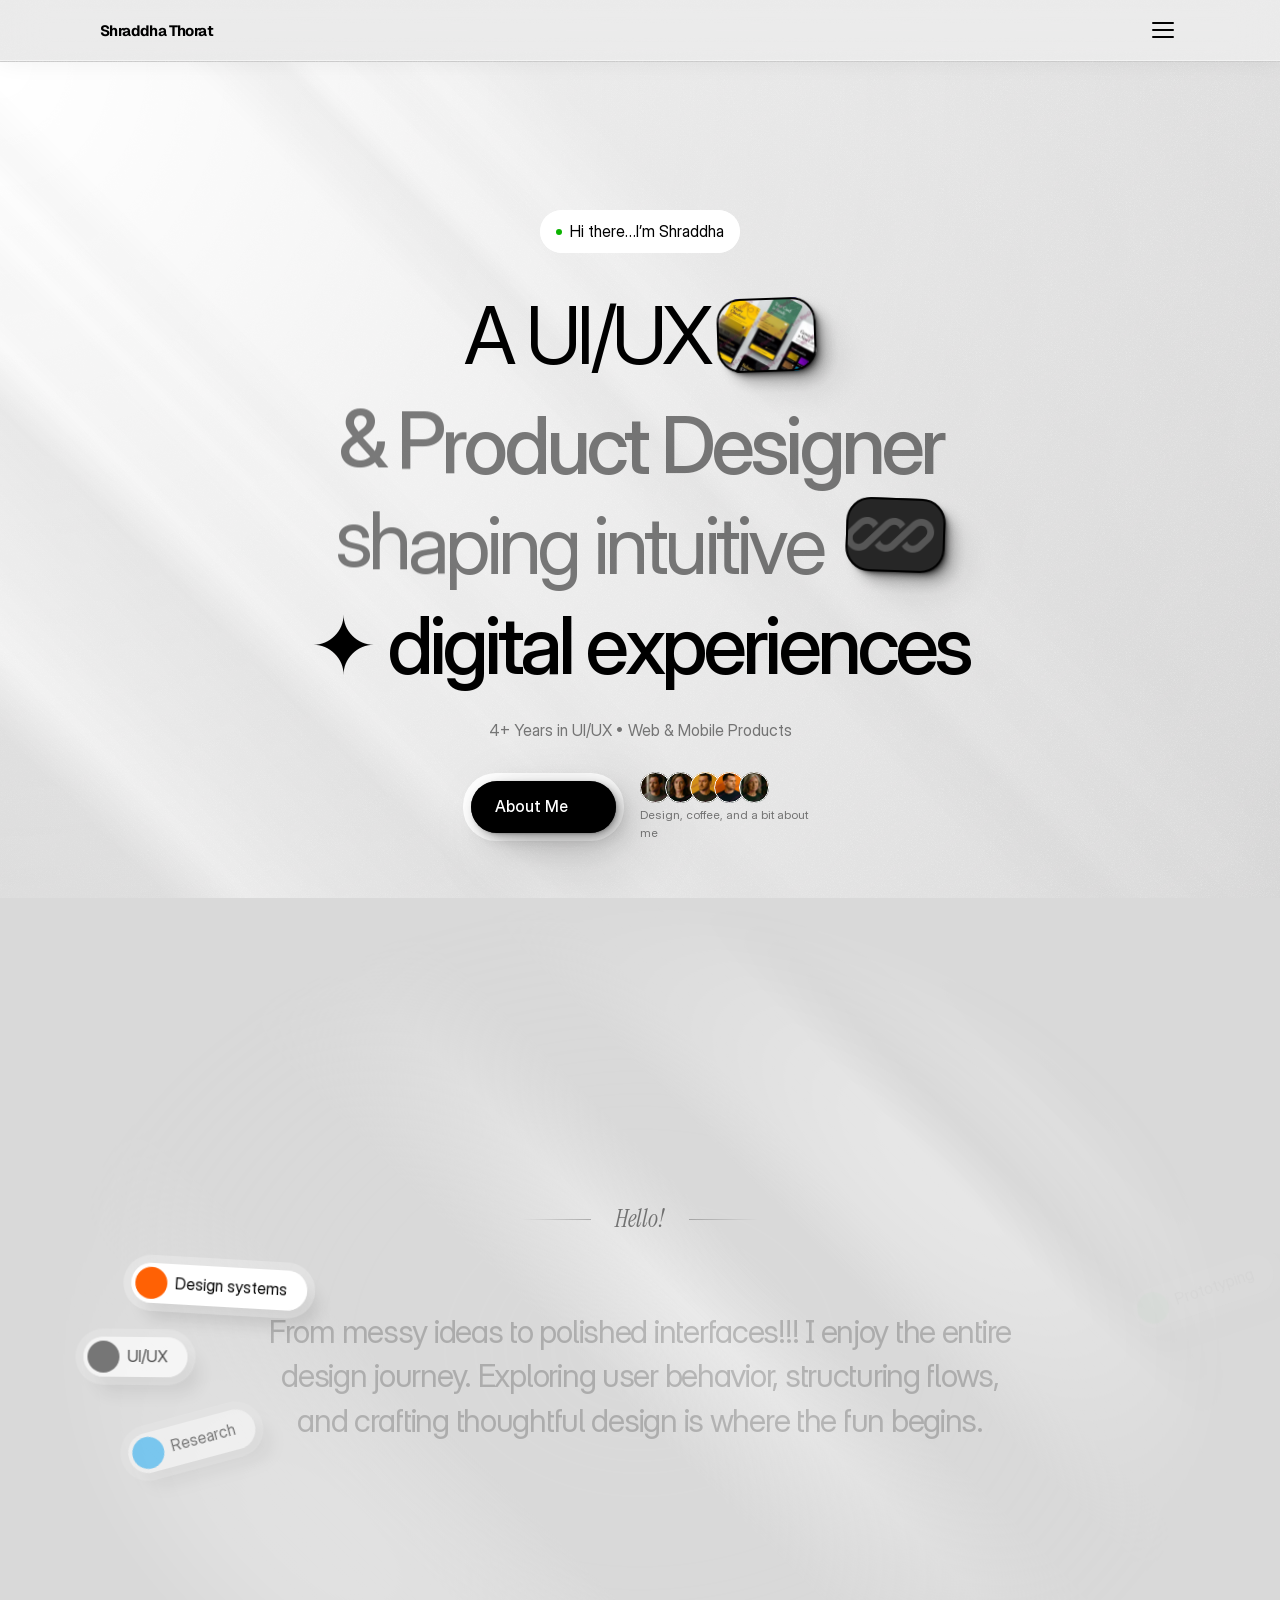
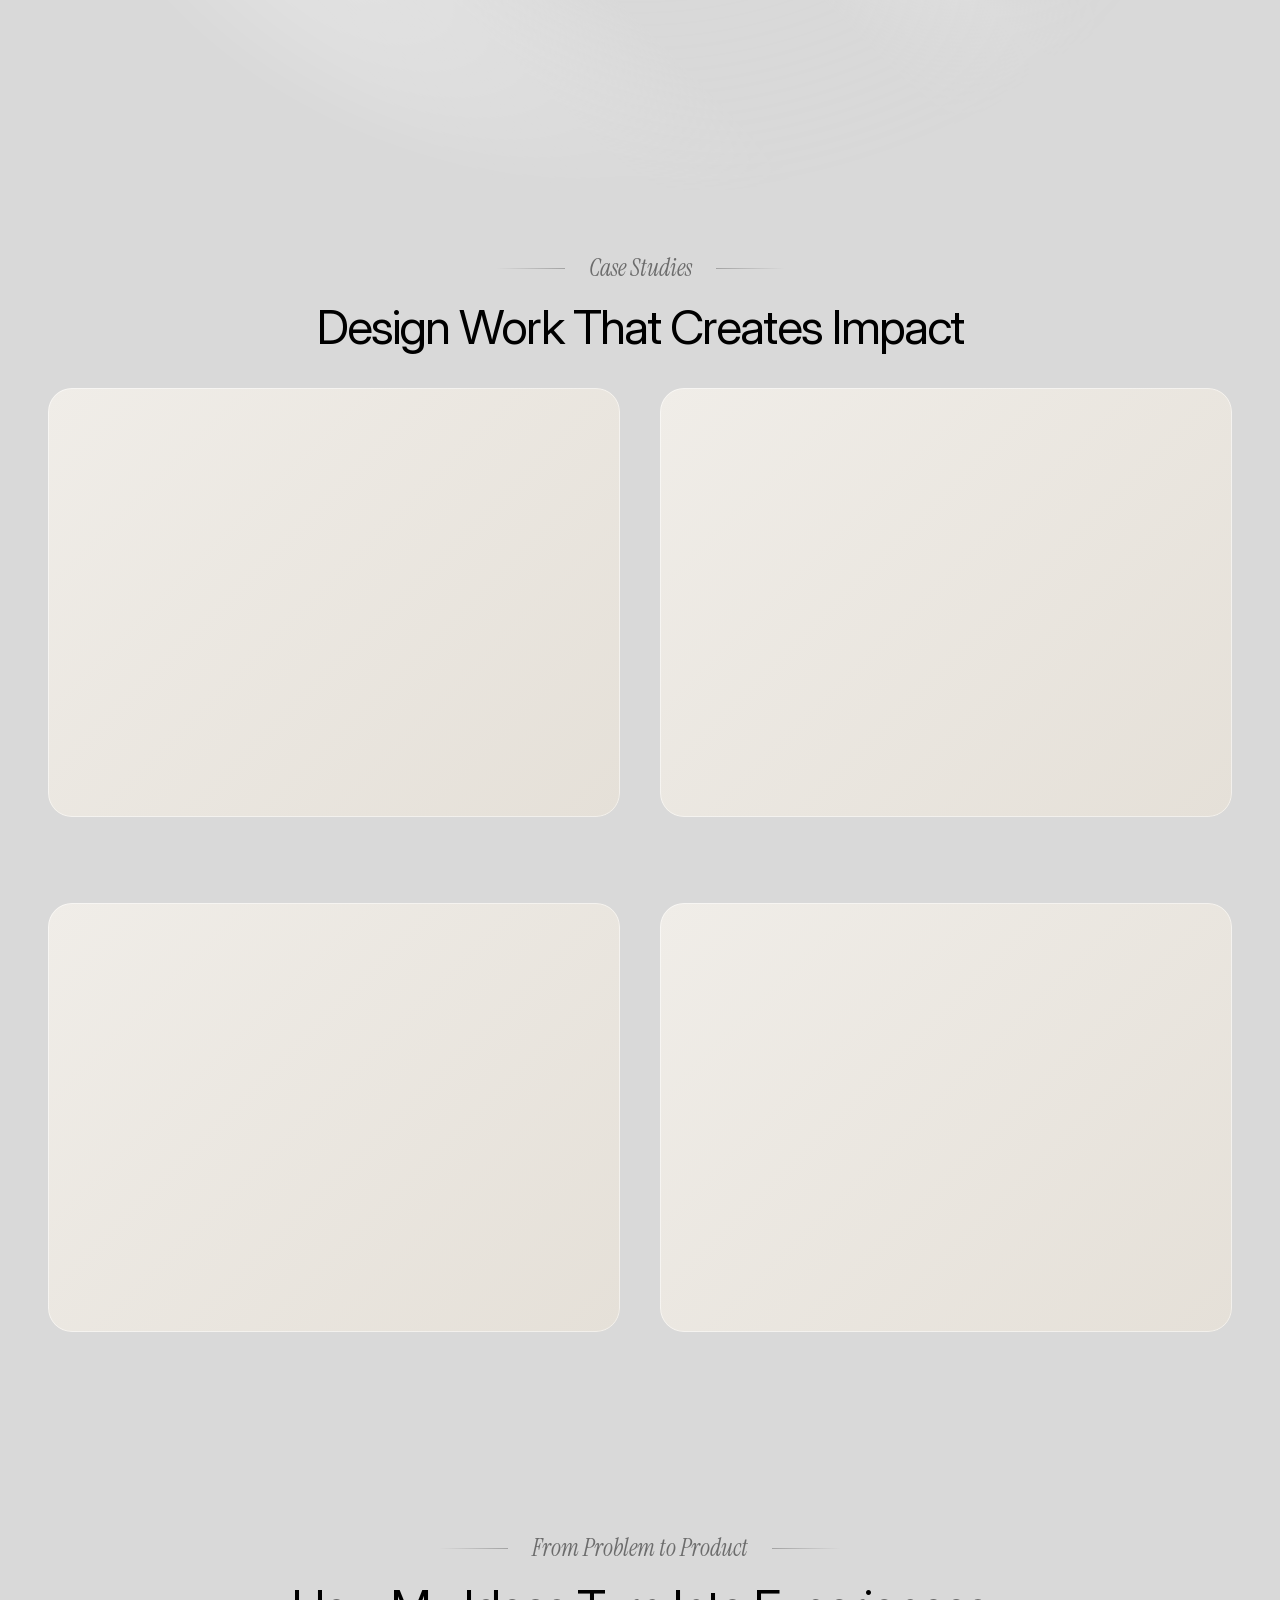
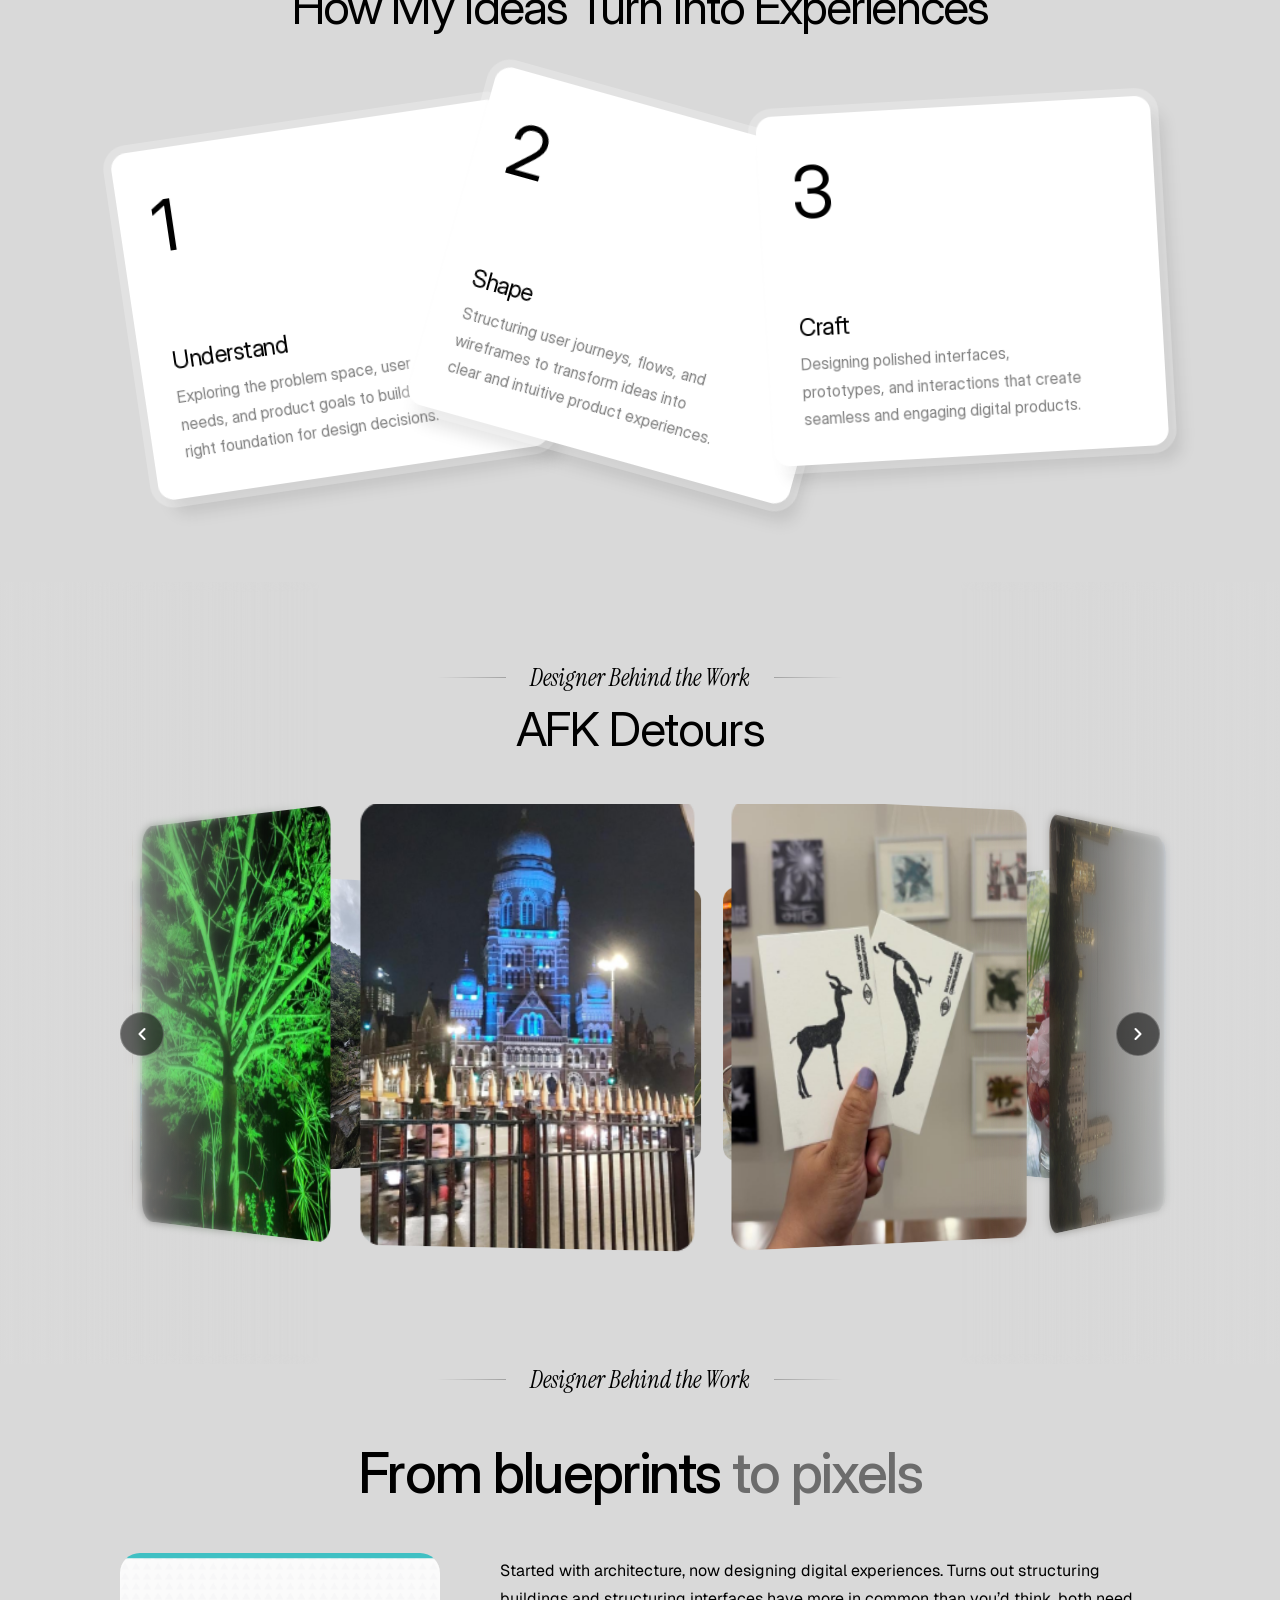
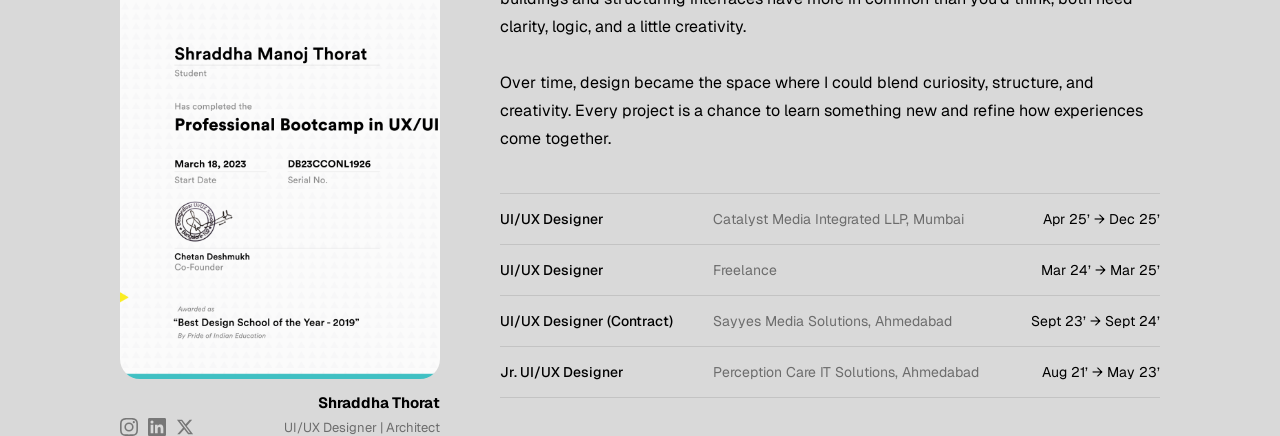
==== index.html @ bda1db3c "Add static About Me section replica: photo, bio, work history, social icons; hide Framer original Co" ====
﻿<!doctype html>
<!-- Made in Framer · framer.com ✨ -->
<!-- Published Mar 18, 2026, 11:01 AM UTC -->
<html lang="en" data-redirect-timezone="1">
<head>
	<meta charset="utf-8">
	
	
	<script>try{if(localStorage.get("__framer_force_showing_editorbar_since")){const n=document.createElement("link");n.rel = "modulepreload";n.href="https://framer.com/edit/init.mjs";document.head.appendChild(n)}}catch(e){}</script>
	<!-- Start of headStart -->
    
    <!-- End of headStart -->
	<meta name="viewport" content="width=device-width">
	<meta name="generator" content="Framer 4b28574">
	<title>Shraddha Thorat — Product Designer Portfolio</title>
    <meta name="description" content="Shraddha Thorat is a product designer crafting thoughtful digital experiences.">
    <meta name="framer-search-index" content="https://framerusercontent.com/sites/4CSv68REPVhNqr03koTPs9/searchIndex-2rUWPwngkPOI.json">
    
    
    
    <!-- Open Graph / Facebook -->
    <meta property="og:type" content="website">
    <meta property="og:title" content="Shraddha Thorat — Product Designer Portfolio">
    <meta property="og:description" content="Shraddha Thorat is a product designer crafting thoughtful digital experiences.">
    <!-- Twitter -->
    <meta name="twitter:card" content="summary_large_image">
    <meta name="twitter:title" content="Shraddha Thorat — Product Designer Portfolio">
    <meta name="twitter:description" content="Shraddha Thorat is a product designer crafting thoughtful digital experiences.">
	
	<style data-framer-font-css>/* latin-ext */
@font-face {
  font-family: 'Antonio';
  font-style: normal;
  font-weight: 400;
  font-display: swap;
  src: url(assets/fonts.gstatic.com/s/antonio/v22/gNMEW3NwSYq_9WD3yHoiFbez.woff2) format('woff2');
  unicode-range: U+0100-02BA, U+02BD-02C5, U+02C7-02CC, U+02CE-02D7, U+02DD-02FF, U+0304, U+0308, U+0329, U+1D00-1DBF, U+1E00-1E9F, U+1EF2-1EFF, U+2020, U+20A0-20AB, U+20AD-20C0, U+2113, U+2C60-2C7F, U+A720-A7FF;
}
/* latin */
@font-face {
  font-family: 'Antonio';
  font-style: normal;
  font-weight: 400;
  font-display: swap;
  src: url(assets/fonts.gstatic.com/s/antonio/v22/gNMEW3NwSYq_9WD3yHQiFQ.woff2) format('woff2');
  unicode-range: U+0000-00FF, U+0131, U+0152-0153, U+02BB-02BC, U+02C6, U+02DA, U+02DC, U+0304, U+0308, U+0329, U+2000-206F, U+20AC, U+2122, U+2191, U+2193, U+2212, U+2215, U+FEFF, U+FFFD;
}
/* latin-ext */
@font-face {
  font-family: 'Antonio';
  font-style: normal;
  font-weight: 700;
  font-display: swap;
  src: url(assets/fonts.gstatic.com/s/antonio/v22/gNMEW3NwSYq_9WD3yHoiFbez.woff2) format('woff2');
  unicode-range: U+0100-02BA, U+02BD-02C5, U+02C7-02CC, U+02CE-02D7, U+02DD-02FF, U+0304, U+0308, U+0329, U+1D00-1DBF, U+1E00-1E9F, U+1EF2-1EFF, U+2020, U+20A0-20AB, U+20AD-20C0, U+2113, U+2C60-2C7F, U+A720-A7FF;
}
/* latin */
@font-face {
  font-family: 'Antonio';
  font-style: normal;
  font-weight: 700;
  font-display: swap;
  src: url(assets/fonts.gstatic.com/s/antonio/v22/gNMEW3NwSYq_9WD3yHQiFQ.woff2) format('woff2');
  unicode-range: U+0000-00FF, U+0131, U+0152-0153, U+02BB-02BC, U+02C6, U+02DA, U+02DC, U+0304, U+0308, U+0329, U+2000-206F, U+20AC, U+2122, U+2191, U+2193, U+2212, U+2215, U+FEFF, U+FFFD;
}
/* latin-ext */
@font-face {
  font-family: 'Instrument Sans';
  font-style: normal;
  font-weight: 400;
  font-stretch: 100%;
  font-display: swap;
  src: url(assets/fonts.gstatic.com/s/instrumentsans/v4/pximypc9vsFDm051Uf6KVwgkfoSxQ0GsQv8ToedPibnr-yp2JGEJOH9npSTF-Tf8kywf3w.woff2) format('woff2');
  unicode-range: U+0100-02BA, U+02BD-02C5, U+02C7-02CC, U+02CE-02D7, U+02DD-02FF, U+0304, U+0308, U+0329, U+1D00-1DBF, U+1E00-1E9F, U+1EF2-1EFF, U+2020, U+20A0-20AB, U+20AD-20C0, U+2113, U+2C60-2C7F, U+A720-A7FF;
}
/* latin */
@font-face {
  font-family: 'Instrument Sans';
  font-style: normal;
  font-weight: 400;
  font-stretch: 100%;
  font-display: swap;
  src: url(assets/fonts.gstatic.com/s/instrumentsans/v4/pximypc9vsFDm051Uf6KVwgkfoSxQ0GsQv8ToedPibnr-yp2JGEJOH9npSTF-Tfykyw.woff2) format('woff2');
  unicode-range: U+0000-00FF, U+0131, U+0152-0153, U+02BB-02BC, U+02C6, U+02DA, U+02DC, U+0304, U+0308, U+0329, U+2000-206F, U+20AC, U+2122, U+2191, U+2193, U+2212, U+2215, U+FEFF, U+FFFD;
}
/* latin-ext */
@font-face {
  font-family: 'Instrument Serif';
  font-style: italic;
  font-weight: 400;
  font-display: swap;
  src: url(assets/fonts.gstatic.com/s/instrumentserif/v5/jizHRFtNs2ka5fXjeivQ4LroWlx-6zAjgn7MsNo.woff2) format('woff2');
  unicode-range: U+0100-02BA, U+02BD-02C5, U+02C7-02CC, U+02CE-02D7, U+02DD-02FF, U+0304, U+0308, U+0329, U+1D00-1DBF, U+1E00-1E9F, U+1EF2-1EFF, U+2020, U+20A0-20AB, U+20AD-20C0, U+2113, U+2C60-2C7F, U+A720-A7FF;
}
/* latin */
@font-face {
  font-family: 'Instrument Serif';
  font-style: italic;
  font-weight: 400;
  font-display: swap;
  src: url(assets/fonts.gstatic.com/s/instrumentserif/v5/jizHRFtNs2ka5fXjeivQ4LroWlx-6zAjjH7M.woff2) format('woff2');
  unicode-range: U+0000-00FF, U+0131, U+0152-0153, U+02BB-02BC, U+02C6, U+02DA, U+02DC, U+0304, U+0308, U+0329, U+2000-206F, U+20AC, U+2122, U+2191, U+2193, U+2212, U+2215, U+FEFF, U+FFFD;
}
/* latin-ext */
@font-face {
  font-family: 'Instrument Serif';
  font-style: normal;
  font-weight: 400;
  font-display: swap;
  src: url(assets/fonts.gstatic.com/s/instrumentserif/v5/jizBRFtNs2ka5fXjeivQ4LroWlx-6zsTjmbI.woff2) format('woff2');
  unicode-range: U+0100-02BA, U+02BD-02C5, U+02C7-02CC, U+02CE-02D7, U+02DD-02FF, U+0304, U+0308, U+0329, U+1D00-1DBF, U+1E00-1E9F, U+1EF2-1EFF, U+2020, U+20A0-20AB, U+20AD-20C0, U+2113, U+2C60-2C7F, U+A720-A7FF;
}
/* latin */
@font-face {
  font-family: 'Instrument Serif';
  font-style: normal;
  font-weight: 400;
  font-display: swap;
  src: url(assets/fonts.gstatic.com/s/instrumentserif/v5/jizBRFtNs2ka5fXjeivQ4LroWlx-6zUTjg.woff2) format('woff2');
  unicode-range: U+0000-00FF, U+0131, U+0152-0153, U+02BB-02BC, U+02C6, U+02DA, U+02DC, U+0304, U+0308, U+0329, U+2000-206F, U+20AC, U+2122, U+2191, U+2193, U+2212, U+2215, U+FEFF, U+FFFD;
}
/* cyrillic-ext */
@font-face {
  font-family: 'Fragment Mono';
  font-style: normal;
  font-weight: 400;
  src: url(assets/fonts.gstatic.com/s/fragmentmono/v6/4iCr6K5wfMRRjxp0DA6-2CLnB45HhrUI.woff2) format('woff2');
  unicode-range: U+0460-052F, U+1C80-1C8A, U+20B4, U+2DE0-2DFF, U+A640-A69F, U+FE2E-FE2F;
}
/* latin-ext */
@font-face {
  font-family: 'Fragment Mono';
  font-style: normal;
  font-weight: 400;
  src: url(assets/fonts.gstatic.com/s/fragmentmono/v6/4iCr6K5wfMRRjxp0DA6-2CLnB41HhrUI.woff2) format('woff2');
  unicode-range: U+0100-02BA, U+02BD-02C5, U+02C7-02CC, U+02CE-02D7, U+02DD-02FF, U+0304, U+0308, U+0329, U+1D00-1DBF, U+1E00-1E9F, U+1EF2-1EFF, U+2020, U+20A0-20AB, U+20AD-20C0, U+2113, U+2C60-2C7F, U+A720-A7FF;
}
/* latin */
@font-face {
  font-family: 'Fragment Mono';
  font-style: normal;
  font-weight: 400;
  src: url(assets/fonts.gstatic.com/s/fragmentmono/v6/4iCr6K5wfMRRjxp0DA6-2CLnB4NHhg.woff2) format('woff2');
  unicode-range: U+0000-00FF, U+0131, U+0152-0153, U+02BB-02BC, U+02C6, U+02DA, U+02DC, U+0304, U+0308, U+0329, U+2000-206F, U+20AC, U+2122, U+2191, U+2193, U+2212, U+2215, U+FEFF, U+FFFD;
}

@font-face { font-family: "Geist"; src: url("assets/fonts.gstatic.com/s/geist/v4/gyBhhwUxId8gMGYQMKR3pzfaWI_RruM4mJPby1QNtA.woff2"); font-display: swap; font-style: normal; font-weight: 500 }
@font-face { font-family: "Geist"; src: url("assets/fonts.gstatic.com/s/geist/v4/gyBhhwUxId8gMGYQMKR3pzfaWI_RnOM4mJPby1QNtA.woff2"); font-display: swap; font-style: normal; font-weight: 400 }
@font-face { font-family: "Geist"; src: url("assets/fonts.gstatic.com/s/geist/v3/gyBhhwUxId8gMGYQMKR3pzfaWI_Re-Q4mJPby1QNtA.woff2"); font-display: swap; font-style: normal; font-weight: 700 }
@font-face { font-family: "Inter"; src: url("assets/framerusercontent.com/assets/5vvr9Vy74if2I6bQbJvbw7SY1pQ.woff2"); font-display: swap; font-style: normal; font-weight: 400; unicode-range: U+0460-052F, U+1C80-1C88, U+20B4, U+2DE0-2DFF, U+A640-A69F, U+FE2E-FE2F }
@font-face { font-family: "Inter"; src: url("assets/framerusercontent.com/assets/EOr0mi4hNtlgWNn9if640EZzXCo.woff2"); font-display: swap; font-style: normal; font-weight: 400; unicode-range: U+0301, U+0400-045F, U+0490-0491, U+04B0-04B1, U+2116 }
@font-face { font-family: "Inter"; src: url("assets/framerusercontent.com/assets/Y9k9QrlZAqio88Klkmbd8VoMQc.woff2"); font-display: swap; font-style: normal; font-weight: 400; unicode-range: U+1F00-1FFF }
@font-face { font-family: "Inter"; src: url("assets/framerusercontent.com/assets/OYrD2tBIBPvoJXiIHnLoOXnY9M.woff2"); font-display: swap; font-style: normal; font-weight: 400; unicode-range: U+0370-03FF }
@font-face { font-family: "Inter"; src: url("assets/framerusercontent.com/assets/JeYwfuaPfZHQhEG8U5gtPDZ7WQ.woff2"); font-display: swap; font-style: normal; font-weight: 400; unicode-range: U+0100-024F, U+0259, U+1E00-1EFF, U+2020, U+20A0-20AB, U+20AD-20CF, U+2113, U+2C60-2C7F, U+A720-A7FF }
@font-face { font-family: "Inter"; src: url("assets/framerusercontent.com/assets/GrgcKwrN6d3Uz8EwcLHZxwEfC4.woff2"); font-display: swap; font-style: normal; font-weight: 400; unicode-range: U+0000-00FF, U+0131, U+0152-0153, U+02BB-02BC, U+02C6, U+02DA, U+02DC, U+2000-206F, U+2070, U+2074-207E, U+2080-208E, U+20AC, U+2122, U+2191, U+2193, U+2212, U+2215, U+FEFF, U+FFFD }
@font-face { font-family: "Inter"; src: url("assets/framerusercontent.com/assets/b6Y37FthZeALduNqHicBT6FutY.woff2"); font-display: swap; font-style: normal; font-weight: 400; unicode-range: U+0102-0103, U+0110-0111, U+0128-0129, U+0168-0169, U+01A0-01A1, U+01AF-01B0, U+1EA0-1EF9, U+20AB }
@font-face { font-family: "Inter"; src: url("assets/framerusercontent.com/assets/DpPBYI0sL4fYLgAkX8KXOPVt7c.woff2"); font-display: swap; font-style: normal; font-weight: 700; unicode-range: U+0460-052F, U+1C80-1C88, U+20B4, U+2DE0-2DFF, U+A640-A69F, U+FE2E-FE2F }
@font-face { font-family: "Inter"; src: url("assets/framerusercontent.com/assets/4RAEQdEOrcnDkhHiiCbJOw92Lk.woff2"); font-display: swap; font-style: normal; font-weight: 700; unicode-range: U+0301, U+0400-045F, U+0490-0491, U+04B0-04B1, U+2116 }
@font-face { font-family: "Inter"; src: url("assets/framerusercontent.com/assets/1K3W8DizY3v4emK8Mb08YHxTbs.woff2"); font-display: swap; font-style: normal; font-weight: 700; unicode-range: U+1F00-1FFF }
@font-face { font-family: "Inter"; src: url("assets/framerusercontent.com/assets/tUSCtfYVM1I1IchuyCwz9gDdQ.woff2"); font-display: swap; font-style: normal; font-weight: 700; unicode-range: U+0370-03FF }
@font-face { font-family: "Inter"; src: url("assets/framerusercontent.com/assets/VgYFWiwsAC5OYxAycRXXvhze58.woff2"); font-display: swap; font-style: normal; font-weight: 700; unicode-range: U+0100-024F, U+0259, U+1E00-1EFF, U+2020, U+20A0-20AB, U+20AD-20CF, U+2113, U+2C60-2C7F, U+A720-A7FF }
@font-face { font-family: "Inter"; src: url("assets/framerusercontent.com/assets/syRNPWzAMIrcJ3wIlPIP43KjQs.woff2"); font-display: swap; font-style: normal; font-weight: 700; unicode-range: U+0000-00FF, U+0131, U+0152-0153, U+02BB-02BC, U+02C6, U+02DA, U+02DC, U+2000-206F, U+2070, U+2074-207E, U+2080-208E, U+20AC, U+2122, U+2191, U+2193, U+2212, U+2215, U+FEFF, U+FFFD }
@font-face { font-family: "Inter"; src: url("assets/framerusercontent.com/assets/GIryZETIX4IFypco5pYZONKhJIo.woff2"); font-display: swap; font-style: normal; font-weight: 700; unicode-range: U+0102-0103, U+0110-0111, U+0128-0129, U+0168-0169, U+01A0-01A1, U+01AF-01B0, U+1EA0-1EF9, U+20AB }
@font-face { font-family: "Inter"; src: url("assets/framerusercontent.com/assets/CfMzU8w2e7tHgF4T4rATMPuWosA.woff2"); font-display: swap; font-style: italic; font-weight: 400; unicode-range: U+0460-052F, U+1C80-1C88, U+20B4, U+2DE0-2DFF, U+A640-A69F, U+FE2E-FE2F }
@font-face { font-family: "Inter"; src: url("assets/framerusercontent.com/assets/867QObYax8ANsfX4TGEVU9YiCM.woff2"); font-display: swap; font-style: italic; font-weight: 400; unicode-range: U+0301, U+0400-045F, U+0490-0491, U+04B0-04B1, U+2116 }
@font-face { font-family: "Inter"; src: url("assets/framerusercontent.com/assets/Oyn2ZbENFdnW7mt2Lzjk1h9Zb9k.woff2"); font-display: swap; font-style: italic; font-weight: 400; unicode-range: U+1F00-1FFF }
@font-face { font-family: "Inter"; src: url("assets/framerusercontent.com/assets/cdAe8hgZ1cMyLu9g005pAW3xMo.woff2"); font-display: swap; font-style: italic; font-weight: 400; unicode-range: U+0370-03FF }
@font-face { font-family: "Inter"; src: url("assets/framerusercontent.com/assets/DOfvtmE1UplCq161m6Hj8CSQYg.woff2"); font-display: swap; font-style: italic; font-weight: 400; unicode-range: U+0100-024F, U+0259, U+1E00-1EFF, U+2020, U+20A0-20AB, U+20AD-20CF, U+2113, U+2C60-2C7F, U+A720-A7FF }
@font-face { font-family: "Inter"; src: url("assets/framerusercontent.com/assets/pKRFNWFoZl77qYCAIp84lN1h944.woff2"); font-display: swap; font-style: italic; font-weight: 400; unicode-range: U+0000-00FF, U+0131, U+0152-0153, U+02BB-02BC, U+02C6, U+02DA, U+02DC, U+2000-206F, U+2070, U+2074-207E, U+2080-208E, U+20AC, U+2122, U+2191, U+2193, U+2212, U+2215, U+FEFF, U+FFFD }
@font-face { font-family: "Inter"; src: url("assets/framerusercontent.com/assets/tKtBcDnBMevsEEJKdNGhhkLzYo.woff2"); font-display: swap; font-style: italic; font-weight: 400; unicode-range: U+0102-0103, U+0110-0111, U+0128-0129, U+0168-0169, U+01A0-01A1, U+01AF-01B0, U+1EA0-1EF9, U+20AB }
@font-face { font-family: "Inter Display"; src: url("assets/framerusercontent.com/assets/2uIBiALfCHVpWbHqRMZutfT7giU.woff2"); font-display: swap; font-style: normal; font-weight: 400; unicode-range: U+0460-052F, U+1C80-1C88, U+20B4, U+2DE0-2DFF, U+A640-A69F, U+FE2E-FE2F }
@font-face { font-family: "Inter Display"; src: url("assets/framerusercontent.com/assets/Zwfz6xbVe5pmcWRJRgBDHnMkOkI.woff2"); font-display: swap; font-style: normal; font-weight: 400; unicode-range: U+0301, U+0400-045F, U+0490-0491, U+04B0-04B1, U+2116 }
@font-face { font-family: "Inter Display"; src: url("assets/framerusercontent.com/assets/U9LaDDmbRhzX3sB8g8glTy5feTE.woff2"); font-display: swap; font-style: normal; font-weight: 400; unicode-range: U+1F00-1FFF }
@font-face { font-family: "Inter Display"; src: url("assets/framerusercontent.com/assets/tVew2LzXJ1t7QfxP1gdTIdj2o0g.woff2"); font-display: swap; font-style: normal; font-weight: 400; unicode-range: U+0370-03FF }
@font-face { font-family: "Inter Display"; src: url("assets/framerusercontent.com/assets/DF7bjCRmStYPqSb945lAlMfCCVQ.woff2"); font-display: swap; font-style: normal; font-weight: 400; unicode-range: U+0100-024F, U+0259, U+1E00-1EFF, U+2020, U+20A0-20AB, U+20AD-20CF, U+2113, U+2C60-2C7F, U+A720-A7FF }
@font-face { font-family: "Inter Display"; src: url("assets/framerusercontent.com/assets/bHYNJqzTyl2lqvmMiRRS6Y16Es.woff2"); font-display: swap; font-style: normal; font-weight: 400; unicode-range: U+0000-00FF, U+0131, U+0152-0153, U+02BB-02BC, U+02C6, U+02DA, U+02DC, U+2000-206F, U+2070, U+2074-207E, U+2080-208E, U+20AC, U+2122, U+2191, U+2193, U+2212, U+2215, U+FEFF, U+FFFD }
@font-face { font-family: "Inter Display"; src: url("assets/framerusercontent.com/assets/vebZUMjGyKkYsfcY73iwWTzLNag.woff2"); font-display: swap; font-style: normal; font-weight: 400; unicode-range: U+0102-0103, U+0110-0111, U+0128-0129, U+0168-0169, U+01A0-01A1, U+01AF-01B0, U+1EA0-1EF9, U+20AB }
@font-face { font-family: "Inter"; src: url("assets/framerusercontent.com/assets/hyOgCu0Xnghbimh0pE8QTvtt2AU.woff2"); font-display: swap; font-style: normal; font-weight: 600; unicode-range: U+0460-052F, U+1C80-1C88, U+20B4, U+2DE0-2DFF, U+A640-A69F, U+FE2E-FE2F }
@font-face { font-family: "Inter"; src: url("assets/framerusercontent.com/assets/NeGmSOXrPBfEFIy5YZeHq17LEDA.woff2"); font-display: swap; font-style: normal; font-weight: 600; unicode-range: U+0301, U+0400-045F, U+0490-0491, U+04B0-04B1, U+2116 }
@font-face { font-family: "Inter"; src: url("assets/framerusercontent.com/assets/oYaAX5himiTPYuN8vLWnqBbfD2s.woff2"); font-display: swap; font-style: normal; font-weight: 600; unicode-range: U+1F00-1FFF }
@font-face { font-family: "Inter"; src: url("assets/framerusercontent.com/assets/lEJLP4R0yuCaMCjSXYHtJw72M.woff2"); font-display: swap; font-style: normal; font-weight: 600; unicode-range: U+0370-03FF }
@font-face { font-family: "Inter"; src: url("assets/framerusercontent.com/assets/cRJyLNuTJR5jbyKzGi33wU9cqIQ.woff2"); font-display: swap; font-style: normal; font-weight: 600; unicode-range: U+0100-024F, U+0259, U+1E00-1EFF, U+2020, U+20A0-20AB, U+20AD-20CF, U+2113, U+2C60-2C7F, U+A720-A7FF }
@font-face { font-family: "Inter"; src: url("assets/framerusercontent.com/assets/yDtI2UI8XcEg1W2je9XPN3Noo.woff2"); font-display: swap; font-style: normal; font-weight: 600; unicode-range: U+0000-00FF, U+0131, U+0152-0153, U+02BB-02BC, U+02C6, U+02DA, U+02DC, U+2000-206F, U+2070, U+2074-207E, U+2080-208E, U+20AC, U+2122, U+2191, U+2193, U+2212, U+2215, U+FEFF, U+FFFD }
@font-face { font-family: "Inter"; src: url("assets/framerusercontent.com/assets/A0Wcc7NgXMjUuFdquHDrIZpzZw0.woff2"); font-display: swap; font-style: normal; font-weight: 600; unicode-range: U+0102-0103, U+0110-0111, U+0128-0129, U+0168-0169, U+01A0-01A1, U+01AF-01B0, U+1EA0-1EF9, U+20AB }
@font-face { font-family: "Inter"; src: url("assets/framerusercontent.com/assets/5A3Ce6C9YYmCjpQx9M4inSaKU.woff2"); font-display: swap; font-style: normal; font-weight: 500; unicode-range: U+0460-052F, U+1C80-1C88, U+20B4, U+2DE0-2DFF, U+A640-A69F, U+FE2E-FE2F }
@font-face { font-family: "Inter"; src: url("assets/framerusercontent.com/assets/Qx95Xyt0Ka3SGhinnbXIGpEIyP4.woff2"); font-display: swap; font-style: normal; font-weight: 500; unicode-range: U+0301, U+0400-045F, U+0490-0491, U+04B0-04B1, U+2116 }
@font-face { font-family: "Inter"; src: url("assets/framerusercontent.com/assets/6mJuEAguuIuMog10gGvH5d3cl8.woff2"); font-display: swap; font-style: normal; font-weight: 500; unicode-range: U+1F00-1FFF }
@font-face { font-family: "Inter"; src: url("assets/framerusercontent.com/assets/xYYWaj7wCU5zSQH0eXvSaS19wo.woff2"); font-display: swap; font-style: normal; font-weight: 500; unicode-range: U+0370-03FF }
@font-face { font-family: "Inter"; src: url("assets/framerusercontent.com/assets/otTaNuNpVK4RbdlT7zDDdKvQBA.woff2"); font-display: swap; font-style: normal; font-weight: 500; unicode-range: U+0100-024F, U+0259, U+1E00-1EFF, U+2020, U+20A0-20AB, U+20AD-20CF, U+2113, U+2C60-2C7F, U+A720-A7FF }
@font-face { font-family: "Inter"; src: url("assets/framerusercontent.com/assets/UjlFhCnUjxhNfep4oYBPqnEssyo.woff2"); font-display: swap; font-style: normal; font-weight: 500; unicode-range: U+0000-00FF, U+0131, U+0152-0153, U+02BB-02BC, U+02C6, U+02DA, U+02DC, U+2000-206F, U+2070, U+2074-207E, U+2080-208E, U+20AC, U+2122, U+2191, U+2193, U+2212, U+2215, U+FEFF, U+FFFD }
@font-face { font-family: "Inter"; src: url("assets/framerusercontent.com/assets/DolVirEGb34pEXEp8t8FQBSK4.woff2"); font-display: swap; font-style: normal; font-weight: 500; unicode-range: U+0102-0103, U+0110-0111, U+0128-0129, U+0168-0169, U+01A0-01A1, U+01AF-01B0, U+1EA0-1EF9, U+20AB }
@font-face { font-family: "Inter"; src: url("assets/framerusercontent.com/assets/vQyevYAyHtARFwPqUzQGpnDs.woff2"); font-display: swap; font-style: normal; font-weight: 400; unicode-range: U+0000-00FF, U+0131, U+0152-0153, U+02BB-02BC, U+02C6, U+02DA, U+02DC, U+2000-206F, U+2074, U+20AC, U+2122, U+2191, U+2193, U+2212, U+2215, U+FEFF, U+FFFD }
@font-face { font-family: "Inter"; src: url("assets/framerusercontent.com/assets/DXD0Q7LSl7HEvDzucnyLnGBHM.woff2"); font-display: swap; font-style: normal; font-weight: 700; unicode-range: U+0000-00FF, U+0131, U+0152-0153, U+02BB-02BC, U+02C6, U+02DA, U+02DC, U+2000-206F, U+2074, U+20AC, U+2122, U+2191, U+2193, U+2212, U+2215, U+FEFF, U+FFFD }
@font-face { font-family: "Inter Display"; src: url("assets/framerusercontent.com/assets/nCpxWS6DaPlPe0lHzStXAPCo3lw.woff2"); font-display: swap; font-style: normal; font-weight: 400; unicode-range: U+0000-00FF, U+0131, U+0152-0153, U+02BB-02BC, U+02C6, U+02DA, U+02DC, U+2000-206F, U+2074, U+20AC, U+2122, U+2191, U+2193, U+2212, U+2215, U+FEFF, U+FFFD }
@font-face { font-family: "Inter Display"; src: url("assets/framerusercontent.com/assets/ePuN3mCjzajIHnyCdvKBFiZkyY0.woff2"); font-display: swap; font-style: normal; font-weight: 500; unicode-range: U+0460-052F, U+1C80-1C88, U+20B4, U+2DE0-2DFF, U+A640-A69F, U+FE2E-FE2F }
@font-face { font-family: "Inter Display"; src: url("assets/framerusercontent.com/assets/V3j1L0o5vPFKe26Sw4HcpXCfHo.woff2"); font-display: swap; font-style: normal; font-weight: 500; unicode-range: U+0301, U+0400-045F, U+0490-0491, U+04B0-04B1, U+2116 }
@font-face { font-family: "Inter Display"; src: url("assets/framerusercontent.com/assets/F3kdpd2N0cToWV5huaZjjgM.woff2"); font-display: swap; font-style: normal; font-weight: 500; unicode-range: U+1F00-1FFF }
@font-face { font-family: "Inter Display"; src: url("assets/framerusercontent.com/assets/0iDmxkizU9goZoclqIqsV5rvETU.woff2"); font-display: swap; font-style: normal; font-weight: 500; unicode-range: U+0370-03FF }
@font-face { font-family: "Inter Display"; src: url("assets/framerusercontent.com/assets/r0mv3NegmA0akcQsNFotG32Las.woff2"); font-display: swap; font-style: normal; font-weight: 500; unicode-range: U+0100-024F, U+0259, U+1E00-1EFF, U+2020, U+20A0-20AB, U+20AD-20CF, U+2113, U+2C60-2C7F, U+A720-A7FF }
@font-face { font-family: "Inter Display"; src: url("assets/framerusercontent.com/assets/8yoV9pUxquX7VD7ZXlNYKQmkmk.woff2"); font-display: swap; font-style: normal; font-weight: 500; unicode-range: U+0000-00FF, U+0131, U+0152-0153, U+02BB-02BC, U+02C6, U+02DA, U+02DC, U+2000-206F, U+2074, U+20AC, U+2122, U+2191, U+2193, U+2212, U+2215, U+FEFF, U+FFFD }
@font-face { font-family: "Inter Display"; src: url("assets/framerusercontent.com/assets/Ii21jnSJkulBKsHHXKlapi7fv9w.woff2"); font-display: swap; font-style: normal; font-weight: 500; unicode-range: U+0102-0103, U+0110-0111, U+0128-0129, U+0168-0169, U+01A0-01A1, U+01AF-01B0, U+1EA0-1EF9, U+20AB }
@font-face { font-family: "Inter Display"; src: url("assets/framerusercontent.com/assets/A5P4nkYCJlLQxGxaS1lzG8PNSc.woff2"); font-display: swap; font-style: italic; font-weight: 500; unicode-range: U+0460-052F, U+1C80-1C88, U+20B4, U+2DE0-2DFF, U+A640-A69F, U+FE2E-FE2F }
@font-face { font-family: "Inter Display"; src: url("assets/framerusercontent.com/assets/vuPfygr1n1zYxscvWgGI8hRf3LE.woff2"); font-display: swap; font-style: italic; font-weight: 500; unicode-range: U+0301, U+0400-045F, U+0490-0491, U+04B0-04B1, U+2116 }
@font-face { font-family: "Inter Display"; src: url("assets/framerusercontent.com/assets/jplzYzqFHXreyADwk9yrkQlWQ.woff2"); font-display: swap; font-style: italic; font-weight: 500; unicode-range: U+1F00-1FFF }
@font-face { font-family: "Inter Display"; src: url("assets/framerusercontent.com/assets/sSIKP2TfVPvfK7YVENPE5H87A.woff2"); font-display: swap; font-style: italic; font-weight: 500; unicode-range: U+0370-03FF }
@font-face { font-family: "Inter Display"; src: url("assets/framerusercontent.com/assets/gawbeo7iEJSRZ4kcrh6YRrU8o.woff2"); font-display: swap; font-style: italic; font-weight: 500; unicode-range: U+0100-024F, U+0259, U+1E00-1EFF, U+2020, U+20A0-20AB, U+20AD-20CF, U+2113, U+2C60-2C7F, U+A720-A7FF }
@font-face { font-family: "Inter Display"; src: url("assets/framerusercontent.com/assets/xSzma7KIWAdctStaX171ey3lams.woff2"); font-display: swap; font-style: italic; font-weight: 500; unicode-range: U+0000-00FF, U+0131, U+0152-0153, U+02BB-02BC, U+02C6, U+02DA, U+02DC, U+2000-206F, U+2074, U+20AC, U+2122, U+2191, U+2193, U+2212, U+2215, U+FEFF, U+FFFD }
@font-face { font-family: "Inter Display"; src: url("assets/framerusercontent.com/assets/8E92vrr3j1gDqzepmeSbD2u0JxA.woff2"); font-display: swap; font-style: italic; font-weight: 500; unicode-range: U+0102-0103, U+0110-0111, U+0128-0129, U+0168-0169, U+01A0-01A1, U+01AF-01B0, U+1EA0-1EF9, U+20AB }
@font-face { font-family: "Inter Display"; src: url("assets/framerusercontent.com/assets/THWAFHoAcmqLMy81E8hCSdziVKA.woff2"); font-display: swap; font-style: italic; font-weight: 400; unicode-range: U+0460-052F, U+1C80-1C88, U+20B4, U+2DE0-2DFF, U+A640-A69F, U+FE2E-FE2F }
@font-face { font-family: "Inter Display"; src: url("assets/framerusercontent.com/assets/sQxGYWDlRkDr0eOKqiNRl6g5rs.woff2"); font-display: swap; font-style: italic; font-weight: 400; unicode-range: U+0301, U+0400-045F, U+0490-0491, U+04B0-04B1, U+2116 }
@font-face { font-family: "Inter Display"; src: url("assets/framerusercontent.com/assets/NNTAT1XAm8ZRkr824inYPkjNeL4.woff2"); font-display: swap; font-style: italic; font-weight: 400; unicode-range: U+1F00-1FFF }
@font-face { font-family: "Inter Display"; src: url("assets/framerusercontent.com/assets/P2qr9PAWBt905929rHfxmneMUG0.woff2"); font-display: swap; font-style: italic; font-weight: 400; unicode-range: U+0370-03FF }
@font-face { font-family: "Inter Display"; src: url("assets/framerusercontent.com/assets/2BmSa4TZZvFKAZg2DydxTbvKlTU.woff2"); font-display: swap; font-style: italic; font-weight: 400; unicode-range: U+0100-024F, U+0259, U+1E00-1EFF, U+2020, U+20A0-20AB, U+20AD-20CF, U+2113, U+2C60-2C7F, U+A720-A7FF }
@font-face { font-family: "Inter Display"; src: url("assets/framerusercontent.com/assets/djqIk3Er2JcAcz7Rup88BdINEw.woff2"); font-display: swap; font-style: italic; font-weight: 400; unicode-range: U+0000-00FF, U+0131, U+0152-0153, U+02BB-02BC, U+02C6, U+02DA, U+02DC, U+2000-206F, U+2074, U+20AC, U+2122, U+2191, U+2193, U+2212, U+2215, U+FEFF, U+FFFD }
@font-face { font-family: "Inter Display"; src: url("assets/framerusercontent.com/assets/KMFW46iYsEZaUBwXbwPc9nQm71o.woff2"); font-display: swap; font-style: italic; font-weight: 400; unicode-range: U+0102-0103, U+0110-0111, U+0128-0129, U+0168-0169, U+01A0-01A1, U+01AF-01B0, U+1EA0-1EF9, U+20AB }
@font-face { font-family: "Inter Display"; src: url("assets/framerusercontent.com/assets/I11LrmuBDQZweplJ62KkVsklU5Y.woff2"); font-display: swap; font-style: normal; font-weight: 700; unicode-range: U+0460-052F, U+1C80-1C88, U+20B4, U+2DE0-2DFF, U+A640-A69F, U+FE2E-FE2F }
@font-face { font-family: "Inter Display"; src: url("assets/framerusercontent.com/assets/UjFZPDy3qGuDktQM4q9CxhKfIa8.woff2"); font-display: swap; font-style: normal; font-weight: 700; unicode-range: U+0301, U+0400-045F, U+0490-0491, U+04B0-04B1, U+2116 }
@font-face { font-family: "Inter Display"; src: url("assets/framerusercontent.com/assets/8exwVHJy2DhJ4N5prYlVMrEKmQ.woff2"); font-display: swap; font-style: normal; font-weight: 700; unicode-range: U+1F00-1FFF }
@font-face { font-family: "Inter Display"; src: url("assets/framerusercontent.com/assets/UTeedEK21hO5jDxEUldzdScUqpg.woff2"); font-display: swap; font-style: normal; font-weight: 700; unicode-range: U+0370-03FF }
@font-face { font-family: "Inter Display"; src: url("assets/framerusercontent.com/assets/Ig8B8nzy11hzIWEIYnkg91sofjo.woff2"); font-display: swap; font-style: normal; font-weight: 700; unicode-range: U+0100-024F, U+0259, U+1E00-1EFF, U+2020, U+20A0-20AB, U+20AD-20CF, U+2113, U+2C60-2C7F, U+A720-A7FF }
@font-face { font-family: "Inter Display"; src: url("assets/framerusercontent.com/assets/n9CXKI3tsmCPeC6MCT9NziShSuQ.woff2"); font-display: swap; font-style: normal; font-weight: 700; unicode-range: U+0000-00FF, U+0131, U+0152-0153, U+02BB-02BC, U+02C6, U+02DA, U+02DC, U+2000-206F, U+2074, U+20AC, U+2122, U+2191, U+2193, U+2212, U+2215, U+FEFF, U+FFFD }
@font-face { font-family: "Inter Display"; src: url("assets/framerusercontent.com/assets/qctQFoJqJ9aIbRSIp0AhCQpFxn8.woff2"); font-display: swap; font-style: normal; font-weight: 700; unicode-range: U+0102-0103, U+0110-0111, U+0128-0129, U+0168-0169, U+01A0-01A1, U+01AF-01B0, U+1EA0-1EF9, U+20AB }
@font-face { font-family: "Inter Display"; src: url("assets/framerusercontent.com/assets/gazZKZuUEtvr9ULhdA4SprP0AZ0.woff2"); font-display: swap; font-style: normal; font-weight: 600; unicode-range: U+0460-052F, U+1C80-1C88, U+20B4, U+2DE0-2DFF, U+A640-A69F, U+FE2E-FE2F }
@font-face { font-family: "Inter Display"; src: url("assets/framerusercontent.com/assets/pe8RoujoPxuTZhqoNzYqHX2MXA.woff2"); font-display: swap; font-style: normal; font-weight: 600; unicode-range: U+0301, U+0400-045F, U+0490-0491, U+04B0-04B1, U+2116 }
@font-face { font-family: "Inter Display"; src: url("assets/framerusercontent.com/assets/teGhWnhH3bCqefKGsIsqFy3hK8.woff2"); font-display: swap; font-style: normal; font-weight: 600; unicode-range: U+1F00-1FFF }
@font-face { font-family: "Inter Display"; src: url("assets/framerusercontent.com/assets/qQHxgTnEk6Czu1yW4xS82HQWFOk.woff2"); font-display: swap; font-style: normal; font-weight: 600; unicode-range: U+0370-03FF }
@font-face { font-family: "Inter Display"; src: url("assets/framerusercontent.com/assets/MJ3N6lfN4iP5Um8rJGqLYl03tE.woff2"); font-display: swap; font-style: normal; font-weight: 600; unicode-range: U+0100-024F, U+0259, U+1E00-1EFF, U+2020, U+20A0-20AB, U+20AD-20CF, U+2113, U+2C60-2C7F, U+A720-A7FF }
@font-face { font-family: "Inter Display"; src: url("assets/framerusercontent.com/assets/dHHUz45rhM2KCQpj9zttNVlibk.woff2"); font-display: swap; font-style: normal; font-weight: 600; unicode-range: U+0000-00FF, U+0131, U+0152-0153, U+02BB-02BC, U+02C6, U+02DA, U+02DC, U+2000-206F, U+2074, U+20AC, U+2122, U+2191, U+2193, U+2212, U+2215, U+FEFF, U+FFFD }
@font-face { font-family: "Inter Display"; src: url("assets/framerusercontent.com/assets/0SEEmmWc3vovhaai4RlRQSWRrz0.woff2"); font-display: swap; font-style: normal; font-weight: 600; unicode-range: U+0102-0103, U+0110-0111, U+0128-0129, U+0168-0169, U+01A0-01A1, U+01AF-01B0, U+1EA0-1EF9, U+20AB }
@font-face { font-family: "Inter Display"; src: url("assets/framerusercontent.com/assets/KKQXBq6BF0xEmVbrTnWxh3Yw.woff2"); font-display: swap; font-style: italic; font-weight: 600; unicode-range: U+0460-052F, U+1C80-1C88, U+20B4, U+2DE0-2DFF, U+A640-A69F, U+FE2E-FE2F }
@font-face { font-family: "Inter Display"; src: url("assets/framerusercontent.com/assets/ugFYeIKZEJXDxI6Kh0YQUX6EK9I.woff2"); font-display: swap; font-style: italic; font-weight: 600; unicode-range: U+0301, U+0400-045F, U+0490-0491, U+04B0-04B1, U+2116 }
@font-face { font-family: "Inter Display"; src: url("assets/framerusercontent.com/assets/DgDysCLt0HkIpWMu2uN5tivgQ.woff2"); font-display: swap; font-style: italic; font-weight: 600; unicode-range: U+1F00-1FFF }
@font-face { font-family: "Inter Display"; src: url("assets/framerusercontent.com/assets/2yEyxokC6poTg3Uc5E2ogfVi6WE.woff2"); font-display: swap; font-style: italic; font-weight: 600; unicode-range: U+0370-03FF }
@font-face { font-family: "Inter Display"; src: url("assets/framerusercontent.com/assets/wmHLUqO4QxLaADUScavxvknnBQ.woff2"); font-display: swap; font-style: italic; font-weight: 600; unicode-range: U+0100-024F, U+0259, U+1E00-1EFF, U+2020, U+20A0-20AB, U+20AD-20CF, U+2113, U+2C60-2C7F, U+A720-A7FF }
@font-face { font-family: "Inter Display"; src: url("assets/framerusercontent.com/assets/08bCJfmvizuFi36VeazboYh54CQ.woff2"); font-display: swap; font-style: italic; font-weight: 600; unicode-range: U+0000-00FF, U+0131, U+0152-0153, U+02BB-02BC, U+02C6, U+02DA, U+02DC, U+2000-206F, U+2074, U+20AC, U+2122, U+2191, U+2193, U+2212, U+2215, U+FEFF, U+FFFD }
@font-face { font-family: "Inter Display"; src: url("assets/framerusercontent.com/assets/DuYGXsyDXsSnxlZ8qzmcA4x3JiI.woff2"); font-display: swap; font-style: italic; font-weight: 600; unicode-range: U+0102-0103, U+0110-0111, U+0128-0129, U+0168-0169, U+01A0-01A1, U+01AF-01B0, U+1EA0-1EF9, U+20AB }
@font-face { font-family: "Inter Display"; src: url("assets/framerusercontent.com/assets/MaMAn5Jp5gJg1z3VaLH65QwWPLc.woff2"); font-display: swap; font-style: normal; font-weight: 300; unicode-range: U+0460-052F, U+1C80-1C88, U+20B4, U+2DE0-2DFF, U+A640-A69F, U+FE2E-FE2F }
@font-face { font-family: "Inter Display"; src: url("assets/framerusercontent.com/assets/fEqgEChcTaneQFxeugexHq7Bk.woff2"); font-display: swap; font-style: normal; font-weight: 300; unicode-range: U+0301, U+0400-045F, U+0490-0491, U+04B0-04B1, U+2116 }
@font-face { font-family: "Inter Display"; src: url("assets/framerusercontent.com/assets/nL7d8Ph0ViwUQorApF89PoAagQI.woff2"); font-display: swap; font-style: normal; font-weight: 300; unicode-range: U+1F00-1FFF }
@font-face { font-family: "Inter Display"; src: url("assets/framerusercontent.com/assets/YOHXUQlY1iC2t7qT4HeLSoBDtn4.woff2"); font-display: swap; font-style: normal; font-weight: 300; unicode-range: U+0370-03FF }
@font-face { font-family: "Inter Display"; src: url("assets/framerusercontent.com/assets/TfzHIi6ZmZDuhnIFGcgM6Ipuim4.woff2"); font-display: swap; font-style: normal; font-weight: 300; unicode-range: U+0100-024F, U+0259, U+1E00-1EFF, U+2020, U+20A0-20AB, U+20AD-20CF, U+2113, U+2C60-2C7F, U+A720-A7FF }
@font-face { font-family: "Inter Display"; src: url("assets/framerusercontent.com/assets/6e1qKhy2mljzCRhlGpuCksCGjGI.woff2"); font-display: swap; font-style: normal; font-weight: 300; unicode-range: U+0000-00FF, U+0131, U+0152-0153, U+02BB-02BC, U+02C6, U+02DA, U+02DC, U+2000-206F, U+2074, U+20AC, U+2122, U+2191, U+2193, U+2212, U+2215, U+FEFF, U+FFFD }
@font-face { font-family: "Inter Display"; src: url("assets/framerusercontent.com/assets/ub5XwqqEAMrXQz31ej6fNqbxnBc.woff2"); font-display: swap; font-style: normal; font-weight: 300; unicode-range: U+0102-0103, U+0110-0111, U+0128-0129, U+0168-0169, U+01A0-01A1, U+01AF-01B0, U+1EA0-1EF9, U+20AB }
@font-face { font-family: "Inter Display"; src: url("assets/framerusercontent.com/assets/JVGAsgKKXCCsDQ3MCrxIs5u1U.woff2"); font-display: swap; font-style: italic; font-weight: 300; unicode-range: U+0460-052F, U+1C80-1C88, U+20B4, U+2DE0-2DFF, U+A640-A69F, U+FE2E-FE2F }
@font-face { font-family: "Inter Display"; src: url("assets/framerusercontent.com/assets/GeFYhvsobZhw8u0Xza2zCmC8Cw.woff2"); font-display: swap; font-style: italic; font-weight: 300; unicode-range: U+0301, U+0400-045F, U+0490-0491, U+04B0-04B1, U+2116 }
@font-face { font-family: "Inter Display"; src: url("assets/framerusercontent.com/assets/8dxmIktsyEgZt0OloSu5gz6TgLI.woff2"); font-display: swap; font-style: italic; font-weight: 300; unicode-range: U+1F00-1FFF }
@font-face { font-family: "Inter Display"; src: url("assets/framerusercontent.com/assets/f2kclCrwmFV8YeznrosrT3kcjE.woff2"); font-display: swap; font-style: italic; font-weight: 300; unicode-range: U+0370-03FF }
@font-face { font-family: "Inter Display"; src: url("assets/framerusercontent.com/assets/HTPyW5jOpXfwIja9CrgNJUDriY4.woff2"); font-display: swap; font-style: italic; font-weight: 300; unicode-range: U+0100-024F, U+0259, U+1E00-1EFF, U+2020, U+20A0-20AB, U+20AD-20CF, U+2113, U+2C60-2C7F, U+A720-A7FF }
@font-face { font-family: "Inter Display"; src: url("assets/framerusercontent.com/assets/SorE7ZPZIqD5pBy9oKeSOEC0Q5k.woff2"); font-display: swap; font-style: italic; font-weight: 300; unicode-range: U+0000-00FF, U+0131, U+0152-0153, U+02BB-02BC, U+02C6, U+02DA, U+02DC, U+2000-206F, U+2074, U+20AC, U+2122, U+2191, U+2193, U+2212, U+2215, U+FEFF, U+FFFD }
@font-face { font-family: "Inter Display"; src: url("assets/framerusercontent.com/assets/xFtzow8wtMpaEQuIGgCbt25Qorg.woff2"); font-display: swap; font-style: italic; font-weight: 300; unicode-range: U+0102-0103, U+0110-0111, U+0128-0129, U+0168-0169, U+01A0-01A1, U+01AF-01B0, U+1EA0-1EF9, U+20AB }
@font-face { font-family: "Inter Display"; src: url("assets/framerusercontent.com/assets/fXvVh2JeZlehNcEhKHpHH0frSl0.woff2"); font-display: swap; font-style: italic; font-weight: 700; unicode-range: U+0460-052F, U+1C80-1C88, U+20B4, U+2DE0-2DFF, U+A640-A69F, U+FE2E-FE2F }
@font-face { font-family: "Inter Display"; src: url("assets/framerusercontent.com/assets/7pScaNeb6M7n2HF2jKemDqzCIr4.woff2"); font-display: swap; font-style: italic; font-weight: 700; unicode-range: U+0301, U+0400-045F, U+0490-0491, U+04B0-04B1, U+2116 }
@font-face { font-family: "Inter Display"; src: url("assets/framerusercontent.com/assets/qS4UjQYyATcVV9rODk0Zx9KhkY8.woff2"); font-display: swap; font-style: italic; font-weight: 700; unicode-range: U+1F00-1FFF }
@font-face { font-family: "Inter Display"; src: url("assets/framerusercontent.com/assets/VfD2n20yM7v0hrUEBHEyafsmMBY.woff2"); font-display: swap; font-style: italic; font-weight: 700; unicode-range: U+0370-03FF }
@font-face { font-family: "Inter Display"; src: url("assets/framerusercontent.com/assets/4oIO9fB59bn3cKFWz7piCj28z9s.woff2"); font-display: swap; font-style: italic; font-weight: 700; unicode-range: U+0100-024F, U+0259, U+1E00-1EFF, U+2020, U+20A0-20AB, U+20AD-20CF, U+2113, U+2C60-2C7F, U+A720-A7FF }
@font-face { font-family: "Inter Display"; src: url("assets/framerusercontent.com/assets/TBccIZR9kIpkRce5i9ATfPp7a4.woff2"); font-display: swap; font-style: italic; font-weight: 700; unicode-range: U+0000-00FF, U+0131, U+0152-0153, U+02BB-02BC, U+02C6, U+02DA, U+02DC, U+2000-206F, U+2074, U+20AC, U+2122, U+2191, U+2193, U+2212, U+2215, U+FEFF, U+FFFD }
@font-face { font-family: "Inter Display"; src: url("assets/framerusercontent.com/assets/F5Lmfd3fCAu7TwiYbI4DLWw4ks.woff2"); font-display: swap; font-style: italic; font-weight: 700; unicode-range: U+0102-0103, U+0110-0111, U+0128-0129, U+0168-0169, U+01A0-01A1, U+01AF-01B0, U+1EA0-1EF9, U+20AB }
@font-face { font-family: "Inter"; src: url("assets/framerusercontent.com/assets/H89BbHkbHDzlxZzxi8uPzTsp90.woff2"); font-display: swap; font-style: italic; font-weight: 700; unicode-range: U+0460-052F, U+1C80-1C88, U+20B4, U+2DE0-2DFF, U+A640-A69F, U+FE2E-FE2F }
@font-face { font-family: "Inter"; src: url("assets/framerusercontent.com/assets/u6gJwDuwB143kpNK1T1MDKDWkMc.woff2"); font-display: swap; font-style: italic; font-weight: 700; unicode-range: U+0301, U+0400-045F, U+0490-0491, U+04B0-04B1, U+2116 }
@font-face { font-family: "Inter"; src: url("assets/framerusercontent.com/assets/43sJ6MfOPh1LCJt46OvyDuSbA6o.woff2"); font-display: swap; font-style: italic; font-weight: 700; unicode-range: U+1F00-1FFF }
@font-face { font-family: "Inter"; src: url("assets/framerusercontent.com/assets/wccHG0r4gBDAIRhfHiOlq6oEkqw.woff2"); font-display: swap; font-style: italic; font-weight: 700; unicode-range: U+0370-03FF }
@font-face { font-family: "Inter"; src: url("assets/framerusercontent.com/assets/WZ367JPwf9bRW6LdTHN8rXgSjw.woff2"); font-display: swap; font-style: italic; font-weight: 700; unicode-range: U+0100-024F, U+0259, U+1E00-1EFF, U+2020, U+20A0-20AB, U+20AD-20CF, U+2113, U+2C60-2C7F, U+A720-A7FF }
@font-face { font-family: "Inter"; src: url("assets/framerusercontent.com/assets/QxmhnWTzLtyjIiZcfaLIJ8EFBXU.woff2"); font-display: swap; font-style: italic; font-weight: 700; unicode-range: U+0000-00FF, U+0131, U+0152-0153, U+02BB-02BC, U+02C6, U+02DA, U+02DC, U+2000-206F, U+2074, U+20AC, U+2122, U+2191, U+2193, U+2212, U+2215, U+FEFF, U+FFFD }
@font-face { font-family: "Inter"; src: url("assets/framerusercontent.com/assets/2A4Xx7CngadFGlVV4xrO06OBHY.woff2"); font-display: swap; font-style: italic; font-weight: 700; unicode-range: U+0102-0103, U+0110-0111, U+0128-0129, U+0168-0169, U+01A0-01A1, U+01AF-01B0, U+1EA0-1EF9, U+20AB }
@font-face { font-family: "Inter"; src: url("assets/framerusercontent.com/assets/vFzuJY0c65av44uhEKB6vyjFMg.woff2"); font-display: swap; font-style: italic; font-weight: 400; unicode-range: U+0000-00FF, U+0131, U+0152-0153, U+02BB-02BC, U+02C6, U+02DA, U+02DC, U+2000-206F, U+2074, U+20AC, U+2122, U+2191, U+2193, U+2212, U+2215, U+FEFF, U+FFFD }
@font-face { font-family: "Inter"; src: url("assets/framerusercontent.com/assets/ia3uin3hQWqDrVloC1zEtYHWw.woff2"); font-display: swap; font-style: italic; font-weight: 700; unicode-range: U+0000-00FF, U+0131, U+0152-0153, U+02BB-02BC, U+02C6, U+02DA, U+02DC, U+2000-206F, U+2070, U+2074-207E, U+2080-208E, U+20AC, U+2122, U+2191, U+2193, U+2212, U+2215, U+FEFF, U+FFFD }
@font-face { font-family: "Inter"; src: url("assets/framerusercontent.com/assets/mkY5Sgyq51ik0AMrSBwhm9DJg.woff2"); font-style: normal; font-weight: 900; unicode-range: U+0460-052F, U+1C80-1C88, U+20B4, U+2DE0-2DFF, U+A640-A69F, U+FE2E-FE2F }
@font-face { font-family: "Inter"; src: url("assets/framerusercontent.com/assets/X5hj6qzcHUYv7h1390c8Rhm6550.woff2"); font-style: normal; font-weight: 900; unicode-range: U+0301, U+0400-045F, U+0490-0491, U+04B0-04B1, U+2116 }
@font-face { font-family: "Inter"; src: url("assets/framerusercontent.com/assets/gQhNpS3tN86g8RcVKYUUaKt2oMQ.woff2"); font-style: normal; font-weight: 900; unicode-range: U+1F00-1FFF }
@font-face { font-family: "Inter"; src: url("assets/framerusercontent.com/assets/cugnVhSraaRyANCaUtI5FV17wk.woff2"); font-style: normal; font-weight: 900; unicode-range: U+0370-03FF }
@font-face { font-family: "Inter"; src: url("assets/framerusercontent.com/assets/5HcVoGak8k5agFJSaKa4floXVu0.woff2"); font-style: normal; font-weight: 900; unicode-range: U+0100-024F, U+0259, U+1E00-1EFF, U+2020, U+20A0-20AB, U+20AD-20CF, U+2113, U+2C60-2C7F, U+A720-A7FF }
@font-face { font-family: "Inter"; src: url("assets/framerusercontent.com/assets/jn4BtSPLlS0NDp1KiFAtFKiiY0o.woff2"); font-style: normal; font-weight: 900; unicode-range: U+0000-00FF, U+0131, U+0152-0153, U+02BB-02BC, U+02C6, U+02DA, U+02DC, U+2000-206F, U+2074, U+20AC, U+2122, U+2191, U+2193, U+2212, U+2215, U+FEFF, U+FFFD }
@font-face { font-family: "Inter"; src: url("assets/framerusercontent.com/assets/P2Bw01CtL0b9wqygO0sSVogWbo.woff2"); font-style: normal; font-weight: 900; unicode-range: U+0102-0103, U+0110-0111, U+0128-0129, U+0168-0169, U+01A0-01A1, U+01AF-01B0, U+1EA0-1EF9, U+20AB }
@font-face { font-family: "Inter"; src: url("assets/framerusercontent.com/assets/05KsVHGDmqXSBXM4yRZ65P8i0s.woff2"); font-style: italic; font-weight: 900; unicode-range: U+0460-052F, U+1C80-1C88, U+20B4, U+2DE0-2DFF, U+A640-A69F, U+FE2E-FE2F }
@font-face { font-family: "Inter"; src: url("assets/framerusercontent.com/assets/ky8ovPukK4dJ1Pxq74qGhOqCYI.woff2"); font-style: italic; font-weight: 900; unicode-range: U+0301, U+0400-045F, U+0490-0491, U+04B0-04B1, U+2116 }
@font-face { font-family: "Inter"; src: url("assets/framerusercontent.com/assets/vvNSqIj42qeQ2bvCRBIWKHscrc.woff2"); font-style: italic; font-weight: 900; unicode-range: U+1F00-1FFF }
@font-face { font-family: "Inter"; src: url("assets/framerusercontent.com/assets/3ZmXbBKToJifDV9gwcifVd1tEY.woff2"); font-style: italic; font-weight: 900; unicode-range: U+0370-03FF }
@font-face { font-family: "Inter"; src: url("assets/framerusercontent.com/assets/FNfhX3dt4ChuLJq2PwdlxHO7PU.woff2"); font-style: italic; font-weight: 900; unicode-range: U+0100-024F, U+0259, U+1E00-1EFF, U+2020, U+20A0-20AB, U+20AD-20CF, U+2113, U+2C60-2C7F, U+A720-A7FF }
@font-face { font-family: "Inter"; src: url("assets/framerusercontent.com/assets/g0c8vEViiXNlKAgI4Ymmk3Ig.woff2"); font-style: italic; font-weight: 900; unicode-range: U+0000-00FF, U+0131, U+0152-0153, U+02BB-02BC, U+02C6, U+02DA, U+02DC, U+2000-206F, U+2074, U+20AC, U+2122, U+2191, U+2193, U+2212, U+2215, U+FEFF, U+FFFD }
@font-face { font-family: "Inter"; src: url("assets/framerusercontent.com/assets/efTfQcBJ53kM2pB1hezSZ3RDUFs.woff2"); font-style: italic; font-weight: 900; unicode-range: U+0102-0103, U+0110-0111, U+0128-0129, U+0168-0169, U+01A0-01A1, U+01AF-01B0, U+1EA0-1EF9, U+20AB }
@font-face { font-family: "Inter"; src: url("assets/framerusercontent.com/assets/NXxvFRoY5LDh3yCm7MEP2jqYk.woff2"); font-style: normal; font-weight: 100; unicode-range: U+0460-052F, U+1C80-1C88, U+20B4, U+2DE0-2DFF, U+A640-A69F, U+FE2E-FE2F }
@font-face { font-family: "Inter"; src: url("assets/framerusercontent.com/assets/5CcgcVyoWSqO1THBiISd6oCog.woff2"); font-style: normal; font-weight: 100; unicode-range: U+0301, U+0400-045F, U+0490-0491, U+04B0-04B1, U+2116 }
@font-face { font-family: "Inter"; src: url("assets/framerusercontent.com/assets/MF544SVCvk3yNpLIz3pwDXFZPKM.woff2"); font-style: normal; font-weight: 100; unicode-range: U+1F00-1FFF }
@font-face { font-family: "Inter"; src: url("assets/framerusercontent.com/assets/TNtxudDBkAm2RXdtU3rvTBwoM.woff2"); font-style: normal; font-weight: 100; unicode-range: U+0370-03FF }
@font-face { font-family: "Inter"; src: url("assets/framerusercontent.com/assets/fIabp4VN5z7iJ3lNOz9qfNeQHc.woff2"); font-style: normal; font-weight: 100; unicode-range: U+0100-024F, U+0259, U+1E00-1EFF, U+2020, U+20A0-20AB, U+20AD-20CF, U+2113, U+2C60-2C7F, U+A720-A7FF }
@font-face { font-family: "Inter"; src: url("assets/framerusercontent.com/assets/8kSLqTnVCEtjx0nu8PxTD4Nh5UU.woff2"); font-style: normal; font-weight: 100; unicode-range: U+0000-00FF, U+0131, U+0152-0153, U+02BB-02BC, U+02C6, U+02DA, U+02DC, U+2000-206F, U+2070, U+2074-207E, U+2080-208E, U+20AC, U+2122, U+2191, U+2193, U+2212, U+2215, U+FEFF, U+FFFD }
@font-face { font-family: "Inter"; src: url("assets/framerusercontent.com/assets/9iRSYClnXA0RMygyIn6yjjWXJw.woff2"); font-style: normal; font-weight: 100; unicode-range: U+0102-0103, U+0110-0111, U+0128-0129, U+0168-0169, U+01A0-01A1, U+01AF-01B0, U+1EA0-1EF9, U+20AB }
@font-face { font-family: "Inter"; src: url("assets/framerusercontent.com/assets/MVhJhYeDWxeyqT939zMNyw9p8.woff2"); font-style: normal; font-weight: 200; unicode-range: U+0460-052F, U+1C80-1C88, U+20B4, U+2DE0-2DFF, U+A640-A69F, U+FE2E-FE2F }
@font-face { font-family: "Inter"; src: url("assets/framerusercontent.com/assets/WXQXYfAQJIi2pCJACAfWWXfIDqI.woff2"); font-style: normal; font-weight: 200; unicode-range: U+0301, U+0400-045F, U+0490-0491, U+04B0-04B1, U+2116 }
@font-face { font-family: "Inter"; src: url("assets/framerusercontent.com/assets/RJeJJARdrtNUtic58kOz7hIgBuE.woff2"); font-style: normal; font-weight: 200; unicode-range: U+1F00-1FFF }
@font-face { font-family: "Inter"; src: url("assets/framerusercontent.com/assets/4hBRAuM02i3fsxYDzyNvt5Az2so.woff2"); font-style: normal; font-weight: 200; unicode-range: U+0370-03FF }
@font-face { font-family: "Inter"; src: url("assets/framerusercontent.com/assets/fz1JbBffNGgK7BNUI1mmbFBlgA8.woff2"); font-style: normal; font-weight: 200; unicode-range: U+0100-024F, U+0259, U+1E00-1EFF, U+2020, U+20A0-20AB, U+20AD-20CF, U+2113, U+2C60-2C7F, U+A720-A7FF }
@font-face { font-family: "Inter"; src: url("assets/framerusercontent.com/assets/Z4sGWU2OKBoXPWulb5P25vULA.woff2"); font-style: normal; font-weight: 200; unicode-range: U+0000-00FF, U+0131, U+0152-0153, U+02BB-02BC, U+02C6, U+02DA, U+02DC, U+2000-206F, U+2070, U+2074-207E, U+2080-208E, U+20AC, U+2122, U+2191, U+2193, U+2212, U+2215, U+FEFF, U+FFFD }
@font-face { font-family: "Inter"; src: url("assets/framerusercontent.com/assets/eIZyQwIlHYR0mnMSneEDMtqBPgw.woff2"); font-style: normal; font-weight: 200; unicode-range: U+0102-0103, U+0110-0111, U+0128-0129, U+0168-0169, U+01A0-01A1, U+01AF-01B0, U+1EA0-1EF9, U+20AB }
@font-face { font-family: "Inter"; src: url("assets/framerusercontent.com/assets/BkDpl4ghaqvMi1btKFyG2tdbec.woff2"); font-display: swap; font-style: normal; font-weight: 300; unicode-range: U+0460-052F, U+1C80-1C88, U+20B4, U+2DE0-2DFF, U+A640-A69F, U+FE2E-FE2F }
@font-face { font-family: "Inter"; src: url("assets/framerusercontent.com/assets/zAMK70AQRFSShJgUiaR5IiIhgzk.woff2"); font-display: swap; font-style: normal; font-weight: 300; unicode-range: U+0301, U+0400-045F, U+0490-0491, U+04B0-04B1, U+2116 }
@font-face { font-family: "Inter"; src: url("assets/framerusercontent.com/assets/IETjvc5qzUaRoaruDpPSwCUM8.woff2"); font-display: swap; font-style: normal; font-weight: 300; unicode-range: U+1F00-1FFF }
@font-face { font-family: "Inter"; src: url("assets/framerusercontent.com/assets/oLCoaT3ioA0fHdJnWR9W6k7NY.woff2"); font-display: swap; font-style: normal; font-weight: 300; unicode-range: U+0370-03FF }
@font-face { font-family: "Inter"; src: url("assets/framerusercontent.com/assets/Sj0PCHQSBjFmEp6NBWg6FNaKc.woff2"); font-display: swap; font-style: normal; font-weight: 300; unicode-range: U+0100-024F, U+0259, U+1E00-1EFF, U+2020, U+20A0-20AB, U+20AD-20CF, U+2113, U+2C60-2C7F, U+A720-A7FF }
@font-face { font-family: "Inter"; src: url("assets/framerusercontent.com/assets/aqiiD4LUKkKzXdjGL5UzHq8bo5w.woff2"); font-display: swap; font-style: normal; font-weight: 300; unicode-range: U+0000-00FF, U+0131, U+0152-0153, U+02BB-02BC, U+02C6, U+02DA, U+02DC, U+2000-206F, U+2070, U+2074-207E, U+2080-208E, U+20AC, U+2122, U+2191, U+2193, U+2212, U+2215, U+FEFF, U+FFFD }
@font-face { font-family: "Inter"; src: url("assets/framerusercontent.com/assets/H4TfENUY1rh8R9UaSD6vngjJP3M.woff2"); font-display: swap; font-style: normal; font-weight: 300; unicode-range: U+0102-0103, U+0110-0111, U+0128-0129, U+0168-0169, U+01A0-01A1, U+01AF-01B0, U+1EA0-1EF9, U+20AB }
@font-face { font-family: "Inter"; src: url("assets/framerusercontent.com/assets/PONfPc6h4EPYwJliXQBmjVx7QxI.woff2"); font-display: swap; font-style: normal; font-weight: 800; unicode-range: U+0460-052F, U+1C80-1C88, U+20B4, U+2DE0-2DFF, U+A640-A69F, U+FE2E-FE2F }
@font-face { font-family: "Inter"; src: url("assets/framerusercontent.com/assets/zsnJN7Z1wdzUvepJniD3rbvJIyU.woff2"); font-display: swap; font-style: normal; font-weight: 800; unicode-range: U+0301, U+0400-045F, U+0490-0491, U+04B0-04B1, U+2116 }
@font-face { font-family: "Inter"; src: url("assets/framerusercontent.com/assets/UrzZBOy7RyJEWAZGduzOeHiHuY.woff2"); font-display: swap; font-style: normal; font-weight: 800; unicode-range: U+1F00-1FFF }
@font-face { font-family: "Inter"; src: url("assets/framerusercontent.com/assets/996sR9SfSDuYELz8oHhDOcErkY.woff2"); font-display: swap; font-style: normal; font-weight: 800; unicode-range: U+0370-03FF }
@font-face { font-family: "Inter"; src: url("assets/framerusercontent.com/assets/ftN1HpyPVJEoEb4q36SOrNdLXU.woff2"); font-display: swap; font-style: normal; font-weight: 800; unicode-range: U+0100-024F, U+0259, U+1E00-1EFF, U+2020, U+20A0-20AB, U+20AD-20CF, U+2113, U+2C60-2C7F, U+A720-A7FF }
@font-face { font-family: "Inter"; src: url("assets/framerusercontent.com/assets/Mput0MSwESKlJ6TMz9MPDXhgrk.woff2"); font-display: swap; font-style: normal; font-weight: 800; unicode-range: U+0000-00FF, U+0131, U+0152-0153, U+02BB-02BC, U+02C6, U+02DA, U+02DC, U+2000-206F, U+2070, U+2074-207E, U+2080-208E, U+20AC, U+2122, U+2191, U+2193, U+2212, U+2215, U+FEFF, U+FFFD }
@font-face { font-family: "Inter"; src: url("assets/framerusercontent.com/assets/JAur4lGGSGRGyrFi59JSIKqVgU.woff2"); font-display: swap; font-style: normal; font-weight: 800; unicode-range: U+0102-0103, U+0110-0111, U+0128-0129, U+0168-0169, U+01A0-01A1, U+01AF-01B0, U+1EA0-1EF9, U+20AB }
@font-face { font-family: "Inter"; src: url("assets/framerusercontent.com/assets/rZ5DdENNqIdFTIyQQiP5isO7M.woff2"); font-style: normal; font-weight: 900; unicode-range: U+0000-00FF, U+0131, U+0152-0153, U+02BB-02BC, U+02C6, U+02DA, U+02DC, U+2000-206F, U+2070, U+2074-207E, U+2080-208E, U+20AC, U+2122, U+2191, U+2193, U+2212, U+2215, U+FEFF, U+FFFD }
@font-face { font-family: "Inter"; src: url("assets/framerusercontent.com/assets/YJsHMqeEm0oDHuxRTVCwg5eZuo.woff2"); font-style: italic; font-weight: 100; unicode-range: U+0460-052F, U+1C80-1C88, U+20B4, U+2DE0-2DFF, U+A640-A69F, U+FE2E-FE2F }
@font-face { font-family: "Inter"; src: url("assets/framerusercontent.com/assets/oJJMyJlDykMObEyb5VexHSxd24.woff2"); font-style: italic; font-weight: 100; unicode-range: U+0301, U+0400-045F, U+0490-0491, U+04B0-04B1, U+2116 }
@font-face { font-family: "Inter"; src: url("assets/framerusercontent.com/assets/IpeaX0WzLaonj68howNZg4SJJaY.woff2"); font-style: italic; font-weight: 100; unicode-range: U+1F00-1FFF }
@font-face { font-family: "Inter"; src: url("assets/framerusercontent.com/assets/KCj1bV3vDXY5OLHttTeRYcu9J8.woff2"); font-style: italic; font-weight: 100; unicode-range: U+0370-03FF }
@font-face { font-family: "Inter"; src: url("assets/framerusercontent.com/assets/biaVHhOprxbHaR3dIP7Z8cYurHg.woff2"); font-style: italic; font-weight: 100; unicode-range: U+0100-024F, U+0259, U+1E00-1EFF, U+2020, U+20A0-20AB, U+20AD-20CF, U+2113, U+2C60-2C7F, U+A720-A7FF }
@font-face { font-family: "Inter"; src: url("assets/framerusercontent.com/assets/3on0VNjjmogkq1f9ziKFcrY72MI.woff2"); font-style: italic; font-weight: 100; unicode-range: U+0000-00FF, U+0131, U+0152-0153, U+02BB-02BC, U+02C6, U+02DA, U+02DC, U+2000-206F, U+2070, U+2074-207E, U+2080-208E, U+20AC, U+2122, U+2191, U+2193, U+2212, U+2215, U+FEFF, U+FFFD }
@font-face { font-family: "Inter"; src: url("assets/framerusercontent.com/assets/gNa011yWpVpNFgUhhSlDX8nUiPQ.woff2"); font-style: italic; font-weight: 100; unicode-range: U+0102-0103, U+0110-0111, U+0128-0129, U+0168-0169, U+01A0-01A1, U+01AF-01B0, U+1EA0-1EF9, U+20AB }
@font-face { font-family: "Inter"; src: url("assets/framerusercontent.com/assets/vpq17U0WM26sBGHgq9jnrUmUf8.woff2"); font-style: italic; font-weight: 200; unicode-range: U+0460-052F, U+1C80-1C88, U+20B4, U+2DE0-2DFF, U+A640-A69F, U+FE2E-FE2F }
@font-face { font-family: "Inter"; src: url("assets/framerusercontent.com/assets/bNYh7lNMEpOegeRYAtyGel1WqBE.woff2"); font-style: italic; font-weight: 200; unicode-range: U+0301, U+0400-045F, U+0490-0491, U+04B0-04B1, U+2116 }
@font-face { font-family: "Inter"; src: url("assets/framerusercontent.com/assets/FBzcXZYmdulcZC0z278U6o0cw.woff2"); font-style: italic; font-weight: 200; unicode-range: U+1F00-1FFF }
@font-face { font-family: "Inter"; src: url("assets/framerusercontent.com/assets/ua60IRqWK94xCrq0SC639Hbsdjg.woff2"); font-style: italic; font-weight: 200; unicode-range: U+0370-03FF }
@font-face { font-family: "Inter"; src: url("assets/framerusercontent.com/assets/Pd8gNPn2dSCh4FyjWFw9PJysoQ.woff2"); font-style: italic; font-weight: 200; unicode-range: U+0100-024F, U+0259, U+1E00-1EFF, U+2020, U+20A0-20AB, U+20AD-20CF, U+2113, U+2C60-2C7F, U+A720-A7FF }
@font-face { font-family: "Inter"; src: url("assets/framerusercontent.com/assets/6OdIurwS6YHsVW2i5fR5CKn0gg.woff2"); font-style: italic; font-weight: 200; unicode-range: U+0000-00FF, U+0131, U+0152-0153, U+02BB-02BC, U+02C6, U+02DA, U+02DC, U+2000-206F, U+2070, U+2074-207E, U+2080-208E, U+20AC, U+2122, U+2191, U+2193, U+2212, U+2215, U+FEFF, U+FFFD }
@font-face { font-family: "Inter"; src: url("assets/framerusercontent.com/assets/DtVQjTG8OGGKnwKYrMHRZVCyo.woff2"); font-style: italic; font-weight: 200; unicode-range: U+0102-0103, U+0110-0111, U+0128-0129, U+0168-0169, U+01A0-01A1, U+01AF-01B0, U+1EA0-1EF9, U+20AB }
@font-face { font-family: "Inter"; src: url("assets/framerusercontent.com/assets/YYB6GZmCWnZq3RWZOghuZIOxQY.woff2"); font-display: swap; font-style: italic; font-weight: 300; unicode-range: U+0460-052F, U+1C80-1C88, U+20B4, U+2DE0-2DFF, U+A640-A69F, U+FE2E-FE2F }
@font-face { font-family: "Inter"; src: url("assets/framerusercontent.com/assets/miJTzODdiyIr3tRo9KEoqXXk2PM.woff2"); font-display: swap; font-style: italic; font-weight: 300; unicode-range: U+0301, U+0400-045F, U+0490-0491, U+04B0-04B1, U+2116 }
@font-face { font-family: "Inter"; src: url("assets/framerusercontent.com/assets/6ZMhcggRFfEfbf7lncCpaUbA.woff2"); font-display: swap; font-style: italic; font-weight: 300; unicode-range: U+1F00-1FFF }
@font-face { font-family: "Inter"; src: url("assets/framerusercontent.com/assets/8sCN6PGUr4I8q5hC5twAXfcwqV0.woff2"); font-display: swap; font-style: italic; font-weight: 300; unicode-range: U+0370-03FF }
@font-face { font-family: "Inter"; src: url("assets/framerusercontent.com/assets/aUYDUTztS7anQw5JuwCncXeLOBY.woff2"); font-display: swap; font-style: italic; font-weight: 300; unicode-range: U+0100-024F, U+0259, U+1E00-1EFF, U+2020, U+20A0-20AB, U+20AD-20CF, U+2113, U+2C60-2C7F, U+A720-A7FF }
@font-face { font-family: "Inter"; src: url("assets/framerusercontent.com/assets/8mwKwShtYEXIZ5diRBT74yn9jdQ.woff2"); font-display: swap; font-style: italic; font-weight: 300; unicode-range: U+0000-00FF, U+0131, U+0152-0153, U+02BB-02BC, U+02C6, U+02DA, U+02DC, U+2000-206F, U+2070, U+2074-207E, U+2080-208E, U+20AC, U+2122, U+2191, U+2193, U+2212, U+2215, U+FEFF, U+FFFD }
@font-face { font-family: "Inter"; src: url("assets/framerusercontent.com/assets/yDiPvYxioBHsicnYxpPW35WQmx8.woff2"); font-display: swap; font-style: italic; font-weight: 300; unicode-range: U+0102-0103, U+0110-0111, U+0128-0129, U+0168-0169, U+01A0-01A1, U+01AF-01B0, U+1EA0-1EF9, U+20AB }
@font-face { font-family: "Inter"; src: url("assets/framerusercontent.com/assets/khkJkwSL66WFg8SX6Wa726c.woff2"); font-display: swap; font-style: italic; font-weight: 500; unicode-range: U+0460-052F, U+1C80-1C88, U+20B4, U+2DE0-2DFF, U+A640-A69F, U+FE2E-FE2F }
@font-face { font-family: "Inter"; src: url("assets/framerusercontent.com/assets/0E7IMbDzcGABpBwwqNEt60wU0w.woff2"); font-display: swap; font-style: italic; font-weight: 500; unicode-range: U+0301, U+0400-045F, U+0490-0491, U+04B0-04B1, U+2116 }
@font-face { font-family: "Inter"; src: url("assets/framerusercontent.com/assets/NTJ0nQgIF0gcDelS14zQ9NR9Q.woff2"); font-display: swap; font-style: italic; font-weight: 500; unicode-range: U+1F00-1FFF }
@font-face { font-family: "Inter"; src: url("assets/framerusercontent.com/assets/QrcNhgEPfRl0LS8qz5Ln8olanl8.woff2"); font-display: swap; font-style: italic; font-weight: 500; unicode-range: U+0370-03FF }
@font-face { font-family: "Inter"; src: url("assets/framerusercontent.com/assets/JEXmejW8mXOYMtt0hyRg811kHac.woff2"); font-display: swap; font-style: italic; font-weight: 500; unicode-range: U+0100-024F, U+0259, U+1E00-1EFF, U+2020, U+20A0-20AB, U+20AD-20CF, U+2113, U+2C60-2C7F, U+A720-A7FF }
@font-face { font-family: "Inter"; src: url("assets/framerusercontent.com/assets/Bo5CNzBv77CafbxOtKIkpw9egw.woff2"); font-display: swap; font-style: italic; font-weight: 500; unicode-range: U+0000-00FF, U+0131, U+0152-0153, U+02BB-02BC, U+02C6, U+02DA, U+02DC, U+2000-206F, U+2070, U+2074-207E, U+2080-208E, U+20AC, U+2122, U+2191, U+2193, U+2212, U+2215, U+FEFF, U+FFFD }
@font-face { font-family: "Inter"; src: url("assets/framerusercontent.com/assets/uy9s0iWuxiNnVt8EpTI3gzohpwo.woff2"); font-display: swap; font-style: italic; font-weight: 500; unicode-range: U+0102-0103, U+0110-0111, U+0128-0129, U+0168-0169, U+01A0-01A1, U+01AF-01B0, U+1EA0-1EF9, U+20AB }
@font-face { font-family: "Inter"; src: url("assets/framerusercontent.com/assets/vxBnBhH8768IFAXAb4Qf6wQHKs.woff2"); font-display: swap; font-style: italic; font-weight: 600; unicode-range: U+0460-052F, U+1C80-1C88, U+20B4, U+2DE0-2DFF, U+A640-A69F, U+FE2E-FE2F }
@font-face { font-family: "Inter"; src: url("assets/framerusercontent.com/assets/zSsEuoJdh8mcFVk976C05ZfQr8.woff2"); font-display: swap; font-style: italic; font-weight: 600; unicode-range: U+0301, U+0400-045F, U+0490-0491, U+04B0-04B1, U+2116 }
@font-face { font-family: "Inter"; src: url("assets/framerusercontent.com/assets/b8ezwLrN7h2AUoPEENcsTMVJ0.woff2"); font-display: swap; font-style: italic; font-weight: 600; unicode-range: U+1F00-1FFF }
@font-face { font-family: "Inter"; src: url("assets/framerusercontent.com/assets/mvNEIBLyHbscgHtwfsByjXUz3XY.woff2"); font-display: swap; font-style: italic; font-weight: 600; unicode-range: U+0370-03FF }
@font-face { font-family: "Inter"; src: url("assets/framerusercontent.com/assets/6FI2EneKzM3qBy5foOZXey7coCA.woff2"); font-display: swap; font-style: italic; font-weight: 600; unicode-range: U+0100-024F, U+0259, U+1E00-1EFF, U+2020, U+20A0-20AB, U+20AD-20CF, U+2113, U+2C60-2C7F, U+A720-A7FF }
@font-face { font-family: "Inter"; src: url("assets/framerusercontent.com/assets/fuyXZpVvOjq8NesCOfgirHCWyg.woff2"); font-display: swap; font-style: italic; font-weight: 600; unicode-range: U+0000-00FF, U+0131, U+0152-0153, U+02BB-02BC, U+02C6, U+02DA, U+02DC, U+2000-206F, U+2070, U+2074-207E, U+2080-208E, U+20AC, U+2122, U+2191, U+2193, U+2212, U+2215, U+FEFF, U+FFFD }
@font-face { font-family: "Inter"; src: url("assets/framerusercontent.com/assets/NHHeAKJVP0ZWHk5YZnQQChIsBM.woff2"); font-display: swap; font-style: italic; font-weight: 600; unicode-range: U+0102-0103, U+0110-0111, U+0128-0129, U+0168-0169, U+01A0-01A1, U+01AF-01B0, U+1EA0-1EF9, U+20AB }
@font-face { font-family: "Inter"; src: url("assets/framerusercontent.com/assets/if4nAQEfO1l3iBiurvlUSTaMA.woff2"); font-display: swap; font-style: italic; font-weight: 800; unicode-range: U+0460-052F, U+1C80-1C88, U+20B4, U+2DE0-2DFF, U+A640-A69F, U+FE2E-FE2F }
@font-face { font-family: "Inter"; src: url("assets/framerusercontent.com/assets/GdJ7SQjcmkU1sz7lk5lMpKUlKY.woff2"); font-display: swap; font-style: italic; font-weight: 800; unicode-range: U+0301, U+0400-045F, U+0490-0491, U+04B0-04B1, U+2116 }
@font-face { font-family: "Inter"; src: url("assets/framerusercontent.com/assets/sOA6LVskcCqlqggyjIZe0Zh39UQ.woff2"); font-display: swap; font-style: italic; font-weight: 800; unicode-range: U+1F00-1FFF }
@font-face { font-family: "Inter"; src: url("assets/framerusercontent.com/assets/zUCSsMbWBcHOQoATrhsPVigkc.woff2"); font-display: swap; font-style: italic; font-weight: 800; unicode-range: U+0370-03FF }
@font-face { font-family: "Inter"; src: url("assets/framerusercontent.com/assets/6eYp9yIAUvPZY7o0yfI4e2OP6g.woff2"); font-display: swap; font-style: italic; font-weight: 800; unicode-range: U+0100-024F, U+0259, U+1E00-1EFF, U+2020, U+20A0-20AB, U+20AD-20CF, U+2113, U+2C60-2C7F, U+A720-A7FF }
@font-face { font-family: "Inter"; src: url("assets/framerusercontent.com/assets/8AYN209PzikkmqPEbOGJlpgu6M.woff2"); font-display: swap; font-style: italic; font-weight: 800; unicode-range: U+0000-00FF, U+0131, U+0152-0153, U+02BB-02BC, U+02C6, U+02DA, U+02DC, U+2000-206F, U+2070, U+2074-207E, U+2080-208E, U+20AC, U+2122, U+2191, U+2193, U+2212, U+2215, U+FEFF, U+FFFD }
@font-face { font-family: "Inter"; src: url("assets/framerusercontent.com/assets/L9nHaKi7ULzGWchEehsfwttxOwM.woff2"); font-display: swap; font-style: italic; font-weight: 800; unicode-range: U+0102-0103, U+0110-0111, U+0128-0129, U+0168-0169, U+01A0-01A1, U+01AF-01B0, U+1EA0-1EF9, U+20AB }
@font-face { font-family: "Inter"; src: url("assets/framerusercontent.com/assets/gcnfba68tfm7qAyrWRCf9r34jg.woff2"); font-style: italic; font-weight: 900; unicode-range: U+0000-00FF, U+0131, U+0152-0153, U+02BB-02BC, U+02C6, U+02DA, U+02DC, U+2000-206F, U+2070, U+2074-207E, U+2080-208E, U+20AC, U+2122, U+2191, U+2193, U+2212, U+2215, U+FEFF, U+FFFD }
@font-face { font-family: "Inter Variable"; src: url("assets/framerusercontent.com/assets/mYcqTSergLb16PdbJJQMl9ebYm4.woff2"); font-display: swap; font-style: normal; font-weight: 400; unicode-range: U+0460-052F, U+1C80-1C88, U+20B4, U+2DE0-2DFF, U+A640-A69F, U+FE2E-FE2F }
@font-face { font-family: "Inter Variable"; src: url("assets/framerusercontent.com/assets/ZRl8AlxwsX1m7xS1eJCiSPbztg.woff2"); font-display: swap; font-style: normal; font-weight: 400; unicode-range: U+0301, U+0400-045F, U+0490-0491, U+04B0-04B1, U+2116 }
@font-face { font-family: "Inter Variable"; src: url("assets/framerusercontent.com/assets/nhSQpBRqFmXNUBY2p5SENQ8NplQ.woff2"); font-display: swap; font-style: normal; font-weight: 400; unicode-range: U+1F00-1FFF }
@font-face { font-family: "Inter Variable"; src: url("assets/framerusercontent.com/assets/DYHjxG0qXjopUuruoacfl5SA.woff2"); font-display: swap; font-style: normal; font-weight: 400; unicode-range: U+0370-03FF }
@font-face { font-family: "Inter Variable"; src: url("assets/framerusercontent.com/assets/s7NH6sl7w4NU984r5hcmo1tPSYo.woff2"); font-display: swap; font-style: normal; font-weight: 400; unicode-range: U+0100-024F, U+0259, U+1E00-1EFF, U+2020, U+20A0-20AB, U+20AD-20CF, U+2113, U+2C60-2C7F, U+A720-A7FF }
@font-face { font-family: "Inter Variable"; src: url("assets/framerusercontent.com/assets/7lw0VWkeXrGYJT05oB3DsFy8BaY.woff2"); font-display: swap; font-style: normal; font-weight: 400; unicode-range: U+0000-00FF, U+0131, U+0152-0153, U+02BB-02BC, U+02C6, U+02DA, U+02DC, U+2000-206F, U+2070, U+2074-207E, U+2080-208E, U+20AC, U+2122, U+2191, U+2193, U+2212, U+2215, U+FEFF, U+FFFD }
@font-face { font-family: "Inter Variable"; src: url("assets/framerusercontent.com/assets/wx5nfqEgOXnxuFaxB0Mn9OhmcZA.woff2"); font-display: swap; font-style: normal; font-weight: 400; unicode-range: U+0102-0103, U+0110-0111, U+0128-0129, U+0168-0169, U+01A0-01A1, U+01AF-01B0, U+1EA0-1EF9, U+20AB }
@font-face { font-family: "Inter Variable"; src: url("assets/framerusercontent.com/assets/FMAZXZOvzvP9daUF2pk7jeNQE.woff2"); font-display: swap; font-style: italic; font-weight: 400; unicode-range: U+0460-052F, U+1C80-1C88, U+20B4, U+2DE0-2DFF, U+A640-A69F, U+FE2E-FE2F }
@font-face { font-family: "Inter Variable"; src: url("assets/framerusercontent.com/assets/XRXDXcGEcHEhj5vRoCcaNzLUII.woff2"); font-display: swap; font-style: italic; font-weight: 400; unicode-range: U+0301, U+0400-045F, U+0490-0491, U+04B0-04B1, U+2116 }
@font-face { font-family: "Inter Variable"; src: url("assets/framerusercontent.com/assets/WL8JiibS9vHU7Cb3NGaJKioRjQ.woff2"); font-display: swap; font-style: italic; font-weight: 400; unicode-range: U+1F00-1FFF }
@font-face { font-family: "Inter Variable"; src: url("assets/framerusercontent.com/assets/LfqxQLLXCFxnUuZS8fkv9AT0uI.woff2"); font-display: swap; font-style: italic; font-weight: 400; unicode-range: U+0370-03FF }
@font-face { font-family: "Inter Variable"; src: url("assets/framerusercontent.com/assets/3IqofWpyruZr7Qc3kaedPmw7o.woff2"); font-display: swap; font-style: italic; font-weight: 400; unicode-range: U+0100-024F, U+0259, U+1E00-1EFF, U+2020, U+20A0-20AB, U+20AD-20CF, U+2113, U+2C60-2C7F, U+A720-A7FF }
@font-face { font-family: "Inter Variable"; src: url("assets/framerusercontent.com/assets/N9O1YBTY0ROZrE0GiMsoMSyPbQ.woff2"); font-display: swap; font-style: italic; font-weight: 400; unicode-range: U+0000-00FF, U+0131, U+0152-0153, U+02BB-02BC, U+02C6, U+02DA, U+02DC, U+2000-206F, U+2070, U+2074-207E, U+2080-208E, U+20AC, U+2122, U+2191, U+2193, U+2212, U+2215, U+FEFF, U+FFFD }
@font-face { font-family: "Inter Variable"; src: url("assets/framerusercontent.com/assets/Qpek1Wzh1dJ3f8j88Vebg4yC92w.woff2"); font-display: swap; font-style: italic; font-weight: 400; unicode-range: U+0102-0103, U+0110-0111, U+0128-0129, U+0168-0169, U+01A0-01A1, U+01AF-01B0, U+1EA0-1EF9, U+20AB }
@font-face { font-family: "Inter Display"; src: url("assets/framerusercontent.com/assets/Vu4RH4OOAYHIXg4LpXVzNVmbpY.woff2"); font-style: normal; font-weight: 100; unicode-range: U+0460-052F, U+1C80-1C88, U+20B4, U+2DE0-2DFF, U+A640-A69F, U+FE2E-FE2F }
@font-face { font-family: "Inter Display"; src: url("assets/framerusercontent.com/assets/eOWZqb2nQ1SLbtYmcGBFYFSOE5U.woff2"); font-style: normal; font-weight: 100; unicode-range: U+0301, U+0400-045F, U+0490-0491, U+04B0-04B1, U+2116 }
@font-face { font-family: "Inter Display"; src: url("assets/framerusercontent.com/assets/H0Z3dXk6VFBv9TPQedY7FZVVVQ.woff2"); font-style: normal; font-weight: 100; unicode-range: U+1F00-1FFF }
@font-face { font-family: "Inter Display"; src: url("assets/framerusercontent.com/assets/sMud1BrfhejzYfhsGoUtjWdRb90.woff2"); font-style: normal; font-weight: 100; unicode-range: U+0370-03FF }
@font-face { font-family: "Inter Display"; src: url("assets/framerusercontent.com/assets/SDel4nEmK9AyiBktaYZfYI9DrY.woff2"); font-style: normal; font-weight: 100; unicode-range: U+0100-024F, U+0259, U+1E00-1EFF, U+2020, U+20A0-20AB, U+20AD-20CF, U+2113, U+2C60-2C7F, U+A720-A7FF }
@font-face { font-family: "Inter Display"; src: url("assets/framerusercontent.com/assets/GoWsxcsKZ1Hiy2Y8l40zBgNwYvo.woff2"); font-style: normal; font-weight: 100; unicode-range: U+0000-00FF, U+0131, U+0152-0153, U+02BB-02BC, U+02C6, U+02DA, U+02DC, U+2000-206F, U+2070, U+2074-207E, U+2080-208E, U+20AC, U+2122, U+2191, U+2193, U+2212, U+2215, U+FEFF, U+FFFD }
@font-face { font-family: "Inter Display"; src: url("assets/framerusercontent.com/assets/iPDparXDXhfwSxmuiEXzr0b1vAU.woff2"); font-style: normal; font-weight: 100; unicode-range: U+0102-0103, U+0110-0111, U+0128-0129, U+0168-0169, U+01A0-01A1, U+01AF-01B0, U+1EA0-1EF9, U+20AB }
@font-face { font-family: "Inter Display"; src: url("assets/framerusercontent.com/assets/kZK78sVb0ChIxwI4EF00ArQvpu0.woff2"); font-style: normal; font-weight: 200; unicode-range: U+0460-052F, U+1C80-1C88, U+20B4, U+2DE0-2DFF, U+A640-A69F, U+FE2E-FE2F }
@font-face { font-family: "Inter Display"; src: url("assets/framerusercontent.com/assets/zLXnIInNs9VhCJZQ1B0FvHgtWDM.woff2"); font-style: normal; font-weight: 200; unicode-range: U+0301, U+0400-045F, U+0490-0491, U+04B0-04B1, U+2116 }
@font-face { font-family: "Inter Display"; src: url("assets/framerusercontent.com/assets/yHa3FUh9QDCLkYGoHU44PsRbTI.woff2"); font-style: normal; font-weight: 200; unicode-range: U+1F00-1FFF }
@font-face { font-family: "Inter Display"; src: url("assets/framerusercontent.com/assets/w3wwH92cnNPcZVAf63gAmGQW0k.woff2"); font-style: normal; font-weight: 200; unicode-range: U+0370-03FF }
@font-face { font-family: "Inter Display"; src: url("assets/framerusercontent.com/assets/w9aHRXFhel7kScIgRMsPqEwE3AY.woff2"); font-style: normal; font-weight: 200; unicode-range: U+0100-024F, U+0259, U+1E00-1EFF, U+2020, U+20A0-20AB, U+20AD-20CF, U+2113, U+2C60-2C7F, U+A720-A7FF }
@font-face { font-family: "Inter Display"; src: url("assets/framerusercontent.com/assets/t5RNiwIqoB2GvYhcdv6NPQF6kfk.woff2"); font-style: normal; font-weight: 200; unicode-range: U+0000-00FF, U+0131, U+0152-0153, U+02BB-02BC, U+02C6, U+02DA, U+02DC, U+2000-206F, U+2070, U+2074-207E, U+2080-208E, U+20AC, U+2122, U+2191, U+2193, U+2212, U+2215, U+FEFF, U+FFFD }
@font-face { font-family: "Inter Display"; src: url("assets/framerusercontent.com/assets/eDNmF3DmGWYDX8NrhNZOl1SDyQ.woff2"); font-style: normal; font-weight: 200; unicode-range: U+0102-0103, U+0110-0111, U+0128-0129, U+0168-0169, U+01A0-01A1, U+01AF-01B0, U+1EA0-1EF9, U+20AB }
@font-face { font-family: "Inter Display"; src: url("assets/framerusercontent.com/assets/CnMzVKZxLPB68RITfNGUfLe65m4.woff2"); font-display: swap; font-style: normal; font-weight: 300; unicode-range: U+0000-00FF, U+0131, U+0152-0153, U+02BB-02BC, U+02C6, U+02DA, U+02DC, U+2000-206F, U+2070, U+2074-207E, U+2080-208E, U+20AC, U+2122, U+2191, U+2193, U+2212, U+2215, U+FEFF, U+FFFD }
@font-face { font-family: "Inter Display"; src: url("assets/framerusercontent.com/assets/iwWTDc49ENF2tCHbqlNARXw6Ug.woff2"); font-display: swap; font-style: normal; font-weight: 500; unicode-range: U+0000-00FF, U+0131, U+0152-0153, U+02BB-02BC, U+02C6, U+02DA, U+02DC, U+2000-206F, U+2070, U+2074-207E, U+2080-208E, U+20AC, U+2122, U+2191, U+2193, U+2212, U+2215, U+FEFF, U+FFFD }
@font-face { font-family: "Inter Display"; src: url("assets/framerusercontent.com/assets/PfdOpgzFf7N2Uye9JX7xRKYTgSc.woff2"); font-display: swap; font-style: normal; font-weight: 600; unicode-range: U+0000-00FF, U+0131, U+0152-0153, U+02BB-02BC, U+02C6, U+02DA, U+02DC, U+2000-206F, U+2070, U+2074-207E, U+2080-208E, U+20AC, U+2122, U+2191, U+2193, U+2212, U+2215, U+FEFF, U+FFFD }
@font-face { font-family: "Inter Display"; src: url("assets/framerusercontent.com/assets/qITWJ2WdG0wrgQPDb8lvnYnTXDg.woff2"); font-display: swap; font-style: normal; font-weight: 700; unicode-range: U+0000-00FF, U+0131, U+0152-0153, U+02BB-02BC, U+02C6, U+02DA, U+02DC, U+2000-206F, U+2070, U+2074-207E, U+2080-208E, U+20AC, U+2122, U+2191, U+2193, U+2212, U+2215, U+FEFF, U+FFFD }
@font-face { font-family: "Inter Display"; src: url("assets/framerusercontent.com/assets/RDJfWXA0aFdpD2OO2AJLBh2Z7E.woff2"); font-display: swap; font-style: normal; font-weight: 800; unicode-range: U+0460-052F, U+1C80-1C88, U+20B4, U+2DE0-2DFF, U+A640-A69F, U+FE2E-FE2F }
@font-face { font-family: "Inter Display"; src: url("assets/framerusercontent.com/assets/e97VFGU1js4GGgvQCnvIiHpRf0.woff2"); font-display: swap; font-style: normal; font-weight: 800; unicode-range: U+0301, U+0400-045F, U+0490-0491, U+04B0-04B1, U+2116 }
@font-face { font-family: "Inter Display"; src: url("assets/framerusercontent.com/assets/9WZaFuMg9OiQ7an8bugAJkUG04.woff2"); font-display: swap; font-style: normal; font-weight: 800; unicode-range: U+1F00-1FFF }
@font-face { font-family: "Inter Display"; src: url("assets/framerusercontent.com/assets/Kc2pkIGjh9K7EmlGx2sorKHcJDw.woff2"); font-display: swap; font-style: normal; font-weight: 800; unicode-range: U+0370-03FF }
@font-face { font-family: "Inter Display"; src: url("assets/framerusercontent.com/assets/pFve2DToKu0uyKsWs4NBTHpK7Vc.woff2"); font-display: swap; font-style: normal; font-weight: 800; unicode-range: U+0100-024F, U+0259, U+1E00-1EFF, U+2020, U+20A0-20AB, U+20AD-20CF, U+2113, U+2C60-2C7F, U+A720-A7FF }
@font-face { font-family: "Inter Display"; src: url("assets/framerusercontent.com/assets/9Nu9BRcGkRrLnJCGqVdSUXJt2Ig.woff2"); font-display: swap; font-style: normal; font-weight: 800; unicode-range: U+0000-00FF, U+0131, U+0152-0153, U+02BB-02BC, U+02C6, U+02DA, U+02DC, U+2000-206F, U+2070, U+2074-207E, U+2080-208E, U+20AC, U+2122, U+2191, U+2193, U+2212, U+2215, U+FEFF, U+FFFD }
@font-face { font-family: "Inter Display"; src: url("assets/framerusercontent.com/assets/4hhgqiTCDCCa8WhFmTB7QXODupk.woff2"); font-display: swap; font-style: normal; font-weight: 800; unicode-range: U+0102-0103, U+0110-0111, U+0128-0129, U+0168-0169, U+01A0-01A1, U+01AF-01B0, U+1EA0-1EF9, U+20AB }
@font-face { font-family: "Inter Display"; src: url("assets/framerusercontent.com/assets/EZSFVoaPWKnZ6GuVk5dlS5pk.woff2"); font-style: normal; font-weight: 900; unicode-range: U+0460-052F, U+1C80-1C88, U+20B4, U+2DE0-2DFF, U+A640-A69F, U+FE2E-FE2F }
@font-face { font-family: "Inter Display"; src: url("assets/framerusercontent.com/assets/TMYuLEOqLWgunxD5qCFeADEgk.woff2"); font-style: normal; font-weight: 900; unicode-range: U+0301, U+0400-045F, U+0490-0491, U+04B0-04B1, U+2116 }
@font-face { font-family: "Inter Display"; src: url("assets/framerusercontent.com/assets/EL4v8OG6t2XwHSJLO1YF25DNiDw.woff2"); font-style: normal; font-weight: 900; unicode-range: U+1F00-1FFF }
@font-face { font-family: "Inter Display"; src: url("assets/framerusercontent.com/assets/vSoBOmgqFUd0rVCgogjwL7jQI.woff2"); font-style: normal; font-weight: 900; unicode-range: U+0370-03FF }
@font-face { font-family: "Inter Display"; src: url("assets/framerusercontent.com/assets/bIwBTbnyeAOa9wQIBagEdRDHXhE.woff2"); font-style: normal; font-weight: 900; unicode-range: U+0100-024F, U+0259, U+1E00-1EFF, U+2020, U+20A0-20AB, U+20AD-20CF, U+2113, U+2C60-2C7F, U+A720-A7FF }
@font-face { font-family: "Inter Display"; src: url("assets/framerusercontent.com/assets/x8eJ5VkmPMHVhVbF0E8JYFJmwc.woff2"); font-style: normal; font-weight: 900; unicode-range: U+0000-00FF, U+0131, U+0152-0153, U+02BB-02BC, U+02C6, U+02DA, U+02DC, U+2000-206F, U+2070, U+2074-207E, U+2080-208E, U+20AC, U+2122, U+2191, U+2193, U+2212, U+2215, U+FEFF, U+FFFD }
@font-face { font-family: "Inter Display"; src: url("assets/framerusercontent.com/assets/fmXYBApyDC604dR7g2aaACGvCk.woff2"); font-style: normal; font-weight: 900; unicode-range: U+0102-0103, U+0110-0111, U+0128-0129, U+0168-0169, U+01A0-01A1, U+01AF-01B0, U+1EA0-1EF9, U+20AB }
@font-face { font-family: "Inter Display"; src: url("assets/framerusercontent.com/assets/fWaKVy6hRB8Z8aBaXHMiFEvPILU.woff2"); font-style: italic; font-weight: 100; unicode-range: U+0460-052F, U+1C80-1C88, U+20B4, U+2DE0-2DFF, U+A640-A69F, U+FE2E-FE2F }
@font-face { font-family: "Inter Display"; src: url("assets/framerusercontent.com/assets/syX0favWwGMDkTs34aSUJp2FDg.woff2"); font-style: italic; font-weight: 100; unicode-range: U+0301, U+0400-045F, U+0490-0491, U+04B0-04B1, U+2116 }
@font-face { font-family: "Inter Display"; src: url("assets/framerusercontent.com/assets/MRDnh8epalyri0qENYQVaYkjNjA.woff2"); font-style: italic; font-weight: 100; unicode-range: U+1F00-1FFF }
@font-face { font-family: "Inter Display"; src: url("assets/framerusercontent.com/assets/dkR8k5Cze1rY2rQWCcFiLvNxm8M.woff2"); font-style: italic; font-weight: 100; unicode-range: U+0370-03FF }
@font-face { font-family: "Inter Display"; src: url("assets/framerusercontent.com/assets/3RO0kKTqHkJmvsJcJAr5at0.woff2"); font-style: italic; font-weight: 100; unicode-range: U+0100-024F, U+0259, U+1E00-1EFF, U+2020, U+20A0-20AB, U+20AD-20CF, U+2113, U+2C60-2C7F, U+A720-A7FF }
@font-face { font-family: "Inter Display"; src: url("assets/framerusercontent.com/assets/mKzAiDvphQ1qAmJcRwlQ0QOK3Dc.woff2"); font-style: italic; font-weight: 100; unicode-range: U+0000-00FF, U+0131, U+0152-0153, U+02BB-02BC, U+02C6, U+02DA, U+02DC, U+2000-206F, U+2070, U+2074-207E, U+2080-208E, U+20AC, U+2122, U+2191, U+2193, U+2212, U+2215, U+FEFF, U+FFFD }
@font-face { font-family: "Inter Display"; src: url("assets/framerusercontent.com/assets/GSo3TkcX0SwmUNLnnUlsKhqgZI.woff2"); font-style: italic; font-weight: 100; unicode-range: U+0102-0103, U+0110-0111, U+0128-0129, U+0168-0169, U+01A0-01A1, U+01AF-01B0, U+1EA0-1EF9, U+20AB }
@font-face { font-family: "Inter Display"; src: url("assets/framerusercontent.com/assets/7b925B3vAlG2atcrbV7LoSudp7c.woff2"); font-style: italic; font-weight: 200; unicode-range: U+0460-052F, U+1C80-1C88, U+20B4, U+2DE0-2DFF, U+A640-A69F, U+FE2E-FE2F }
@font-face { font-family: "Inter Display"; src: url("assets/framerusercontent.com/assets/FuEG87bF2T2uEeI84KQYYAE9wA.woff2"); font-style: italic; font-weight: 200; unicode-range: U+0301, U+0400-045F, U+0490-0491, U+04B0-04B1, U+2116 }
@font-face { font-family: "Inter Display"; src: url("assets/framerusercontent.com/assets/l72nQILmlFUAK8OXlvJB8Qybl2M.woff2"); font-style: italic; font-weight: 200; unicode-range: U+1F00-1FFF }
@font-face { font-family: "Inter Display"; src: url("assets/framerusercontent.com/assets/PjAOIKsdFTryeYPWcKg4xHgWCTI.woff2"); font-style: italic; font-weight: 200; unicode-range: U+0370-03FF }
@font-face { font-family: "Inter Display"; src: url("assets/framerusercontent.com/assets/5u1LyW8isA2RA3QfYvCc6TVeGSU.woff2"); font-style: italic; font-weight: 200; unicode-range: U+0100-024F, U+0259, U+1E00-1EFF, U+2020, U+20A0-20AB, U+20AD-20CF, U+2113, U+2C60-2C7F, U+A720-A7FF }
@font-face { font-family: "Inter Display"; src: url("assets/framerusercontent.com/assets/OxW7bkxVYziGRnONbuXLAeuUEkQ.woff2"); font-style: italic; font-weight: 200; unicode-range: U+0000-00FF, U+0131, U+0152-0153, U+02BB-02BC, U+02C6, U+02DA, U+02DC, U+2000-206F, U+2070, U+2074-207E, U+2080-208E, U+20AC, U+2122, U+2191, U+2193, U+2212, U+2215, U+FEFF, U+FFFD }
@font-face { font-family: "Inter Display"; src: url("assets/framerusercontent.com/assets/vFOa28RMJNgff4GnWLns8E8vGZw.woff2"); font-style: italic; font-weight: 200; unicode-range: U+0102-0103, U+0110-0111, U+0128-0129, U+0168-0169, U+01A0-01A1, U+01AF-01B0, U+1EA0-1EF9, U+20AB }
@font-face { font-family: "Inter Display"; src: url("assets/framerusercontent.com/assets/raPlI8zqlyoXu4yBGiiecGg2dI.woff2"); font-display: swap; font-style: italic; font-weight: 300; unicode-range: U+0000-00FF, U+0131, U+0152-0153, U+02BB-02BC, U+02C6, U+02DA, U+02DC, U+2000-206F, U+2070, U+2074-207E, U+2080-208E, U+20AC, U+2122, U+2191, U+2193, U+2212, U+2215, U+FEFF, U+FFFD }
@font-face { font-family: "Inter Display"; src: url("assets/framerusercontent.com/assets/P0JCAnd2N1Q6qwTQohre3XmQ.woff2"); font-display: swap; font-style: italic; font-weight: 400; unicode-range: U+0000-00FF, U+0131, U+0152-0153, U+02BB-02BC, U+02C6, U+02DA, U+02DC, U+2000-206F, U+2070, U+2074-207E, U+2080-208E, U+20AC, U+2122, U+2191, U+2193, U+2212, U+2215, U+FEFF, U+FFFD }
@font-face { font-family: "Inter Display"; src: url("assets/framerusercontent.com/assets/RkMAGv2iAm3rw7tZzs7FaZf0rM.woff2"); font-display: swap; font-style: italic; font-weight: 500; unicode-range: U+0000-00FF, U+0131, U+0152-0153, U+02BB-02BC, U+02C6, U+02DA, U+02DC, U+2000-206F, U+2070, U+2074-207E, U+2080-208E, U+20AC, U+2122, U+2191, U+2193, U+2212, U+2215, U+FEFF, U+FFFD }
@font-face { font-family: "Inter Display"; src: url("assets/framerusercontent.com/assets/e3ySEnhUUpItjJUo5buJawUl4Y.woff2"); font-display: swap; font-style: italic; font-weight: 600; unicode-range: U+0000-00FF, U+0131, U+0152-0153, U+02BB-02BC, U+02C6, U+02DA, U+02DC, U+2000-206F, U+2070, U+2074-207E, U+2080-208E, U+20AC, U+2122, U+2191, U+2193, U+2212, U+2215, U+FEFF, U+FFFD }
@font-face { font-family: "Inter Display"; src: url("assets/framerusercontent.com/assets/MzumQQZJQBC6KM1omtmwOtsogtI.woff2"); font-display: swap; font-style: italic; font-weight: 700; unicode-range: U+0000-00FF, U+0131, U+0152-0153, U+02BB-02BC, U+02C6, U+02DA, U+02DC, U+2000-206F, U+2070, U+2074-207E, U+2080-208E, U+20AC, U+2122, U+2191, U+2193, U+2212, U+2215, U+FEFF, U+FFFD }
@font-face { font-family: "Inter Display"; src: url("assets/framerusercontent.com/assets/toNasQAsgu8B7dP8n9xdXRzdNhU.woff2"); font-display: swap; font-style: italic; font-weight: 800; unicode-range: U+0460-052F, U+1C80-1C88, U+20B4, U+2DE0-2DFF, U+A640-A69F, U+FE2E-FE2F }
@font-face { font-family: "Inter Display"; src: url("assets/framerusercontent.com/assets/xPVm3TFQkuvdIaC7nzaBBAiE5Y.woff2"); font-display: swap; font-style: italic; font-weight: 800; unicode-range: U+0301, U+0400-045F, U+0490-0491, U+04B0-04B1, U+2116 }
@font-face { font-family: "Inter Display"; src: url("assets/framerusercontent.com/assets/xwWV9Y5bwNwM4PjHKFG1XmdwA.woff2"); font-display: swap; font-style: italic; font-weight: 800; unicode-range: U+1F00-1FFF }
@font-face { font-family: "Inter Display"; src: url("assets/framerusercontent.com/assets/oG51mTqVfF2JDETyCzOOIQOpzY.woff2"); font-display: swap; font-style: italic; font-weight: 800; unicode-range: U+0370-03FF }
@font-face { font-family: "Inter Display"; src: url("assets/framerusercontent.com/assets/1aaySnsnw0pKE2qUemKvHaM1tw.woff2"); font-display: swap; font-style: italic; font-weight: 800; unicode-range: U+0100-024F, U+0259, U+1E00-1EFF, U+2020, U+20A0-20AB, U+20AD-20CF, U+2113, U+2C60-2C7F, U+A720-A7FF }
@font-face { font-family: "Inter Display"; src: url("assets/framerusercontent.com/assets/QTKFuIAPTQlFFMI0HG9beHs3Xc.woff2"); font-display: swap; font-style: italic; font-weight: 800; unicode-range: U+0000-00FF, U+0131, U+0152-0153, U+02BB-02BC, U+02C6, U+02DA, U+02DC, U+2000-206F, U+2070, U+2074-207E, U+2080-208E, U+20AC, U+2122, U+2191, U+2193, U+2212, U+2215, U+FEFF, U+FFFD }
@font-face { font-family: "Inter Display"; src: url("assets/framerusercontent.com/assets/gLJVFeatQcrirAaS7jqVJIO4.woff2"); font-display: swap; font-style: italic; font-weight: 800; unicode-range: U+0102-0103, U+0110-0111, U+0128-0129, U+0168-0169, U+01A0-01A1, U+01AF-01B0, U+1EA0-1EF9, U+20AB }
@font-face { font-family: "Inter Display"; src: url("assets/framerusercontent.com/assets/yHWoQPBZSEiCC3aW3JXtcoFby8o.woff2"); font-style: italic; font-weight: 900; unicode-range: U+0460-052F, U+1C80-1C88, U+20B4, U+2DE0-2DFF, U+A640-A69F, U+FE2E-FE2F }
@font-face { font-family: "Inter Display"; src: url("assets/framerusercontent.com/assets/UHqhq621TbUtspKtPKPA1Ne8qY.woff2"); font-style: italic; font-weight: 900; unicode-range: U+0301, U+0400-045F, U+0490-0491, U+04B0-04B1, U+2116 }
@font-face { font-family: "Inter Display"; src: url("assets/framerusercontent.com/assets/6dsy2CbviAWDcszGLlgyaLpRMk.woff2"); font-style: italic; font-weight: 900; unicode-range: U+1F00-1FFF }
@font-face { font-family: "Inter Display"; src: url("assets/framerusercontent.com/assets/TQqnntSFYYGDv7XtyT3ZhfvDA.woff2"); font-style: italic; font-weight: 900; unicode-range: U+0370-03FF }
@font-face { font-family: "Inter Display"; src: url("assets/framerusercontent.com/assets/nE03Xxh2GngsU8hDpg6CRGxqfoM.woff2"); font-style: italic; font-weight: 900; unicode-range: U+0100-024F, U+0259, U+1E00-1EFF, U+2020, U+20A0-20AB, U+20AD-20CF, U+2113, U+2C60-2C7F, U+A720-A7FF }
@font-face { font-family: "Inter Display"; src: url("assets/framerusercontent.com/assets/U1kEiQQO1ar9PuYJyyRkclmq8o.woff2"); font-style: italic; font-weight: 900; unicode-range: U+0000-00FF, U+0131, U+0152-0153, U+02BB-02BC, U+02C6, U+02DA, U+02DC, U+2000-206F, U+2070, U+2074-207E, U+2080-208E, U+20AC, U+2122, U+2191, U+2193, U+2212, U+2215, U+FEFF, U+FFFD }
@font-face { font-family: "Inter Display"; src: url("assets/framerusercontent.com/assets/dWFiPjtJpfcxAIDV8RPyuCq04.woff2"); font-style: italic; font-weight: 900; unicode-range: U+0102-0103, U+0110-0111, U+0128-0129, U+0168-0169, U+01A0-01A1, U+01AF-01B0, U+1EA0-1EF9, U+20AB }
@font-face { font-family: "Inter"; src: url("assets/framerusercontent.com/assets/v2q8JTTTs7McDMSEhnxAIBqd0.woff2"); font-display: swap; font-style: normal; font-weight: 300; unicode-range: U+0000-00FF, U+0131, U+0152-0153, U+02BB-02BC, U+02C6, U+02DA, U+02DC, U+2000-206F, U+2074, U+20AC, U+2122, U+2191, U+2193, U+2212, U+2215, U+FEFF, U+FFFD }
@font-face { font-family: "Inter"; src: url("assets/framerusercontent.com/assets/5mDAOkC5Wpzo7NkuE9oYfqlY2u4.woff2"); font-display: swap; font-style: italic; font-weight: 300; unicode-range: U+0000-00FF, U+0131, U+0152-0153, U+02BB-02BC, U+02C6, U+02DA, U+02DC, U+2000-206F, U+2074, U+20AC, U+2122, U+2191, U+2193, U+2212, U+2215, U+FEFF, U+FFFD }
@font-face { font-family: "Switzer"; src: url("assets/framerusercontent.com/third-party-assets/fontshare/wf/OYB4CXKJQXKTNSLJMTDQOIVUL2V5EL7S/WYO2P7DQVV5RNXGMCUO2HL4RJP4VFUAS/6XPIMU23OJVRY676OG5YVJMWEHWICATX.woff2"); font-display: swap; font-style: normal; font-weight: 500 }
@font-face { font-family: "Switzer"; src: url("assets/framerusercontent.com/third-party-assets/fontshare/wf/5SZVFDB7V52TI6ULVC6J3WQZQCIZVDV5/ODYPSTCUDMKSTYIPTV4CLQ7URIK7XYBJ/YS3VPNVO4B3TOJMEXDGFZQ4TLZGGSRZC.woff2"); font-display: swap; font-style: normal; font-weight: 600 }
@font-face { font-family: "Switzer"; src: url("assets/framerusercontent.com/third-party-assets/fontshare/wf/HBNTRIISA5MEXGL5WPYI7CV2HIWTDV3Q/YDPDINVT673XLXNSTMLG4JNCZZMVVNPN/Y7SCNZJOT2MW5ADSGOFLDGH4TNL4JCQY.woff2"); font-display: swap; font-style: normal; font-weight: 700 }
@font-face { font-family: "Switzer"; src: url("assets/framerusercontent.com/third-party-assets/fontshare/wf/2UC2M25RQ2XRSGCBJRQ2G5SNXCROECQB/QJT3T33NN372363FJY5EO5D63GKDKLDK/IOAFMDAPNX3S6OL2GYQQJ2FFJIRSVB3N.woff2"); font-display: swap; font-style: italic; font-weight: 600 }
@font-face { font-family: "Switzer"; src: url("assets/framerusercontent.com/third-party-assets/fontshare/wf/QMRBNVYKDJEZ66DA22SPWH5EVVYACHCU/ZHMXHHA546NDNEHJN5RPZX5KISJY5CWF/C6VLICDGQWYKV6YT65TM5G3OVN4AOZBN.woff2"); font-display: swap; font-style: italic; font-weight: 500 }
@font-face { font-family: "Switzer"; src: url("assets/framerusercontent.com/third-party-assets/fontshare/wf/A54N3N7J5AY6YOPYJKLHF5VH7G7HSSUN/ERWIWIB434FMFHQFSSBD233EP3C62HOI/TOHQHMLIEIPKVF2JPM6SVKXFYGO5G2TJ.woff2"); font-style: normal; font-weight: 900 }
@font-face { font-family: "Switzer"; src: url("assets/framerusercontent.com/third-party-assets/fontshare/wf/FQHNKZEV35SAMFWVFCFSORJXUNHNILL4/X4YCR4COAQTK5XB6JCDDBS7Q33AQWUAE/J7XVDQ2IJENINPUAVBDJNH3VEXVDSPQQ.woff2"); font-style: italic; font-weight: 900 }
@font-face { font-family: "Switzer"; src: url("assets/framerusercontent.com/third-party-assets/fontshare/wf/LVPXCMXCWY3V7PSXRMGRQUJDAS2DT47E/BPEVRT2HG7PPVVUS7A67MZQQZW6LR6A5/A7AS3UPAGLC7MDVC67SBNTE5FGF2Z2RG.woff2"); font-display: swap; font-style: italic; font-weight: 700 }
@font-face { font-family: "Switzer"; src: url("assets/framerusercontent.com/third-party-assets/fontshare/wf/L7ZHBDKNPCJUMFDFCFPHHK4RV7OFYP35/ICIUL5ABL6JESZ73FR7QSQOMYTKCNNMY/LSZ7EF56Q5Y43X3QAZUVAEEKK7C4I7YK.woff2"); font-style: normal; font-weight: 100 }
@font-face { font-family: "Switzer"; src: url("assets/framerusercontent.com/third-party-assets/fontshare/wf/BLNB4FAQFNK56DWWNF7PMGTCOTZHOEII/ST3WKSSDMBK2MIQQO3MAVYWLF4FTOLFV/6IN5WOLRCYP4G4MOCOHOMXNON6Q7MDAR.woff2"); font-display: swap; font-style: normal; font-weight: 400 }
@font-face { font-family: "Instrument Serif Placeholder"; src: local("Times New Roman"); ascent-override: 117.87%; descent-override: 36.91%; line-gap-override: 0.00%; size-adjust: 83.99% }
@font-face { font-family: "Instrument Sans Placeholder"; src: local("Arial"); ascent-override: 93.97%; descent-override: 24.22%; line-gap-override: 0.00%; size-adjust: 103.22% }
@font-face { font-family: "Antonio Placeholder"; src: local("Arial"); ascent-override: 137.73%; descent-override: 16.60%; line-gap-override: 0.00%; size-adjust: 83.85% }
@font-face { font-family: "Geist Placeholder"; src: local("Arial"); ascent-override: 94.47%; descent-override: 27.73%; line-gap-override: 0.00%; size-adjust: 106.39% }
@font-face { font-family: "Inter Placeholder"; src: local("Arial"); ascent-override: 89.79%; descent-override: 22.36%; line-gap-override: 0.00%; size-adjust: 107.89% }
@font-face { font-family: "Inter Display Placeholder"; src: local("Arial"); ascent-override: 98.56%; descent-override: 24.54%; line-gap-override: 0.00%; size-adjust: 98.29% }
@font-face { font-family: "Inter Variable Placeholder"; src: local("Arial"); ascent-override: 89.79%; descent-override: 22.36%; line-gap-override: 0.00%; size-adjust: 107.89% }
@font-face { font-family: "Switzer Placeholder"; src: local("Arial"); ascent-override: 96.67%; descent-override: 24.66%; line-gap-override: 8.88%; size-adjust: 101.38% }</style>
	<link href="https://fonts.gstatic.com" rel="preconnect" crossorigin>
    <link href="https://fonts.gstatic.com" rel="preconnect" crossorigin>
	<meta name="robots" content="max-image-preview:large"><link rel="canonical" href="https://practical-population-670847.framer.app/"><meta property="og:url" content="https://practical-population-670847.framer.app/"><style data-framer-breakpoint-css>@media(min-width: 1440px){.hidden-1qit58p{display:none!important}}@media(min-width: 810px) and (max-width: 1439.98px){.hidden-cbel8a{display:none!important}}@media(max-width: 809.98px){.hidden-1172iny{display:none!important}}@media(min-width: 1440px){.hidden-zq1g26{display:none!important}}@media(min-width: 810px) and (max-width: 1439.98px){.hidden-hhd1g{display:none!important}}@media(max-width: 809.98px){.hidden-5mexov{display:none!important}}</style><style data-framer-css-ssr-minified data-framer-components="framer-lib-cursors-host framer-oZf1Y PropertyOverrides framer-yXt4k framer-lib-combinedCSSRules framer-t80rX framer-QKIC2 framer-EOUFL framer-MG7f0 framer-lzGIe framer-ONzSG framer-hFxSj framer-WNDFT framer-TRXHI framer-a9F2W framer-gyMAY framer-g7Gzw framer-pmG2t framer-5jljx">html,body,#main{box-sizing:border-box;margin:0;padding:0}:root{-webkit-font-smoothing:antialiased;-moz-osx-font-smoothing:grayscale}*{box-sizing:border-box;-webkit-font-smoothing:inherit}h1,h2,h3,h4,h5,h6,p,figure{margin:0}body,input,textarea,select,button{font-family:sans-serif;font-size:12px}body{--token-aa303802-e5d1-4856-bfe5-30475052d91c:#d9d9d9;--token-00af65c3-92fd-4f69-9228-cfe71d95f29a:#000;--token-cecefbc2-3137-4c31-97a2-c273c08d7ba5:#00000080;--token-ec04a600-8ecf-4d39-b99c-23d8f87f0782:#00000040;--token-cd9f24d5-f0ad-4213-bead-63c4e991dc40:#fff;--token-547b5c15-77fe-4f79-a0d6-e024d7d798f1:#ffffff80;--token-3cbaad9d-c038-49d8-b018-dd843412fcd2:#000;--token-d85c55a4-ced8-4594-acc3-89f55ae24d51:#262626;--token-c53eeb35-d3d9-4feb-9e89-a54d60d4f299:#ff3700;--token-f0c1b03e-ea67-4d21-b5fb-4de6d206068f:#ffffff4d;--token-934ab914-cd6c-4c35-97d6-2b13b53adb6b:#0000001a;--token-ef125d7c-e0ee-4acf-a8dd-024938cba111:#000;--token-0df385c8-c6c4-40bb-a008-e6f27b304ae0:#0f0f0f;--token-412736a6-764a-4748-80bf-a9c04ad63339:#fff;--token-8bcc23a6-51d9-43cc-bb3b-3d2d7f477bed:#0a0a0a;--token-28040480-a2b0-4d82-844d-d467b4862dc6:#f7f7f7;--token-b74682b3-da39-410e-a023-e23ccc097995:#707070;--token-4795dafb-4261-43d3-aa0c-b3831681376e:#fff;--token-54672876-03f0-4dca-8fdb-32c421a5c4d1:#5e67e6;--token-a9f688eb-778b-4a71-929e-ebf8a014b4cf:#303030;--token-7d1fd828-621c-47fc-b270-6f2c2fff9ca2:#8f8f8f;--token-e45b83a2-49a5-48f2-a872-1a6fd76aa96d:#fff;--token-5a2e47a6-02a0-466e-809d-963a06e9a292:#999;--token-648f1b7d-3591-4659-8a6e-fb9f23da2544:#fff;--token-916d7ae8-9d60-45f6-bde5-d7c90604d77c:#141414;--token-3857955b-6dc3-499a-9cb1-b0f6a5e319c2:#e848ba;--token-6089f7c9-91b9-4b21-b52c-9d6929b9267c:#fff;--token-a9ac1686-9ca5-42bd-9003-b167772d8cc2:#fb6704;--token-e3a90888-763b-420f-bb27-f2520e07d9b1:#dedede;--token-33c8dbd0-eb94-4e90-8099-e7a3fee4ad2f:#fff;--token-2759885a-0605-4b0d-ae5f-9a938c3766f2:#000;--token-994646e0-68ea-49d7-897a-104048558f6f:#545454;--token-46244ad7-86a7-41b8-b44b-214d95b54c13:#828282;--token-bf8bd38a-4575-40c0-9459-6a86668113f1:#fafafa}@media (prefers-color-scheme:dark){body{--token-4795dafb-4261-43d3-aa0c-b3831681376e:#1a1a1b;--token-54672876-03f0-4dca-8fdb-32c421a5c4d1:#d0ff71;--token-a9f688eb-778b-4a71-929e-ebf8a014b4cf:#fff;--token-7d1fd828-621c-47fc-b270-6f2c2fff9ca2:#b5b5b5}}@supports (z-index:calc(infinity)){#__framer-badge-container{--infinity:infinity}}#__framer-badge-container{pointer-events:none;width:100%;z-index:calc(var(--infinity,2147480000));justify-content:flex-end;padding:20px;display:flex;position:fixed;bottom:0}@supports (background:-webkit-named-image(i)) and (not (grid-template-rows:subgrid)){body{--framer-will-change-override:transform}}@supports (background:-webkit-named-image(i)) and (not (position-area:top right)){body{--framer-will-change-filter-override:filter}}[data-framer-component-type=Text] div div span,[data-framer-component-type=Text] a div span,[data-framer-component-type=Text] span span span,[data-framer-component-type=Text] p span span,[data-framer-component-type=Text] h1 span span,[data-framer-component-type=Text] h2 span span,[data-framer-component-type=Text] h3 span span,[data-framer-component-type=Text] h4 span span,[data-framer-component-type=Text] h5 span span,[data-framer-component-type=Text] h6 span span,[data-framer-component-type=Text] a{font-family:var(--font-family);font-style:var(--font-style);font-weight:min(calc(var(--framer-font-weight-increase,0) + var(--font-weight,400)),900);color:var(--text-color);letter-spacing:var(--letter-spacing);font-size:var(--font-size);text-transform:var(--text-transform);--text-decoration:var(--framer-text-decoration-style,solid)var(--framer-text-decoration,none)var(--framer-text-decoration-color,currentcolor)var(--framer-text-decoration-thickness,auto);--text-decoration-skip-ink:var(--framer-text-decoration-skip-ink);--text-underline-offset:var(--framer-text-decoration-offset);line-height:var(--line-height);--font-family:var(--framer-font-family);--font-style:var(--framer-font-style);--font-weight:var(--framer-font-weight);--text-color:var(--framer-text-color);--letter-spacing:var(--framer-letter-spacing);--font-size:var(--framer-font-size);--text-transform:var(--framer-text-transform);--line-height:var(--framer-line-height)}@supports not (color:color(display-p3 1 1 1)){p.framer-text,div.framer-text,h1.framer-text,h2.framer-text,h3.framer-text,h4.framer-text,h5.framer-text,h6.framer-text,li.framer-text,ol.framer-text,ul.framer-text,span.framer-text:not([data-text-fill]){color:var(--framer-blockquote-text-color-rgb,var(--framer-blockquote-text-color,var(--framer-text-color-rgb,var(--framer-text-color,#000))));-webkit-text-stroke-color:var(--framer-text-stroke-color-rgb,var(--framer-text-stroke-color,initial))}mark.framer-text{background-color:var(--framer-blockquote-text-background-color-rgb,var(--framer-blockquote-text-background-color,var(--framer-text-background-color-rgb,var(--framer-text-background-color,initial))))}}@supports not (color:color(display-p3 1 1 1)){code.framer-text,code.framer-text span.framer-text:not([data-text-fill]){color:var(--framer-blockquote-text-color-rgb,var(--framer-blockquote-text-color,var(--framer-code-text-color-rgb,var(--framer-code-text-color,var(--framer-text-color-rgb,var(--framer-text-color,#000))))))}}@supports not (color:color(display-p3 1 1 1)){a.framer-text,span.framer-text[data-nested-link]{color:var(--framer-blockquote-text-color-rgb,var(--framer-blockquote-text-color,var(--framer-link-text-color-rgb,var(--framer-link-text-color,var(--framer-text-color-rgb,var(--framer-text-color,#000))))));background-color:var(--framer-link-text-background-color-rgb,var(--framer-link-text-background-color,initial));-webkit-text-decoration-color:var(--framer-link-text-decoration-color-rgb,var(--framer-link-text-decoration-color,var(--framer-text-decoration-color-rgb,var(--framer-text-decoration-color,currentcolor))));text-decoration-color:var(--framer-link-text-decoration-color-rgb,var(--framer-link-text-decoration-color,var(--framer-text-decoration-color-rgb,var(--framer-text-decoration-color,currentcolor))))}}@supports not (color:color(display-p3 1 1 1)){code.framer-text a.framer-text,code.framer-text a.framer-text span.framer-text:not([data-text-fill]),code.framer-text span.framer-text[data-nested-link],code.framer-text span.framer-text[data-nested-link] span.framer-text:not([data-text-fill]){color:var(--framer-blockquote-text-color-rgb,var(--framer-blockquote-text-color,var(--framer-link-text-color-rgb,var(--framer-link-text-color,var(--framer-code-text-color-rgb,var(--framer-code-text-color,var(--framer-text-color-rgb,var(--framer-text-color,#000))))))))}}@supports not (color:color(display-p3 1 1 1)){a.framer-text:hover,span.framer-text[data-nested-link]:hover{color:var(--framer-link-hover-text-color-rgb,var(--framer-link-hover-text-color,var(--framer-blockquote-text-color-rgb,var(--framer-blockquote-text-color,var(--framer-link-text-color-rgb,var(--framer-link-text-color,var(--framer-text-color-rgb,var(--framer-text-color,#000))))))));background-color:var(--framer-link-hover-text-background-color-rgb,var(--framer-link-hover-text-background-color,var(--framer-link-text-background-color-rgb,var(--framer-link-text-background-color,var(--framer-text-background-color-rgb,var(--framer-text-background-color,initial))))));-webkit-text-decoration-color:var(--framer-link-hover-text-decoration-color-rgb,var(--framer-link-hover-text-decoration-color,var(--framer-link-text-decoration-color-rgb,var(--framer-link-text-decoration-color,var(--framer-text-decoration-color-rgb,var(--framer-text-decoration-color,currentcolor))))));text-decoration-color:var(--framer-link-hover-text-decoration-color-rgb,var(--framer-link-hover-text-decoration-color,var(--framer-link-text-decoration-color-rgb,var(--framer-link-text-decoration-color,var(--framer-text-decoration-color-rgb,var(--framer-text-decoration-color,currentcolor))))))}}@supports not (color:color(display-p3 1 1 1)){code.framer-text a.framer-text:hover,code.framer-text span.framer-text[data-nested-link]:hover{color:var(--framer-link-hover-text-color-rgb,var(--framer-link-hover-text-color,var(--framer-blockquote-text-color-rgb,var(--framer-blockquote-text-color,var(--framer-link-text-color-rgb,var(--framer-link-text-color,var(--framer-code-text-color-rgb,var(--framer-code-text-color,var(--framer-text-color-rgb,var(--framer-text-color,#000))))))))))}}@supports not (color:color(display-p3 1 1 1)){a.framer-text[data-framer-page-link-current],span.framer-text[data-framer-page-link-current]{color:var(--framer-link-current-text-color-rgb,var(--framer-link-current-text-color,var(--framer-link-text-color-rgb,var(--framer-link-text-color,var(--framer-text-color-rgb,var(--framer-text-color,#000))))));background-color:var(--framer-link-current-text-background-color-rgb,var(--framer-link-current-text-background-color,var(--framer-link-text-background-color-rgb,var(--framer-link-text-background-color,var(--framer-text-background-color-rgb,var(--framer-text-background-color,initial))))));-webkit-text-decoration-color:var(--framer-link-current-text-decoration-color-rgb,var(--framer-link-current-text-decoration-color,var(--framer-link-text-decoration-color-rgb,var(--framer-link-text-decoration-color,var(--framer-text-decoration-color-rgb,var(--framer-text-decoration-color,currentcolor))))));text-decoration-color:var(--framer-link-current-text-decoration-color-rgb,var(--framer-link-current-text-decoration-color,var(--framer-link-text-decoration-color-rgb,var(--framer-link-text-decoration-color,var(--framer-text-decoration-color-rgb,var(--framer-text-decoration-color,currentcolor))))))}}@supports not (color:color(display-p3 1 1 1)){code.framer-text a.framer-text[data-framer-page-link-current],code.framer-text a.framer-text[data-framer-page-link-current] span.framer-text:not([data-text-fill]),code.framer-text span.framer-text[data-framer-page-link-current],code.framer-text span.framer-text[data-framer-page-link-current] span.framer-text:not([data-text-fill]){color:var(--framer-link-current-text-color-rgb,var(--framer-link-current-text-color,var(--framer-link-text-color-rgb,var(--framer-link-text-color,var(--framer-code-text-color-rgb,var(--framer-code-text-color,var(--framer-text-color-rgb,var(--framer-text-color,#000))))))));background-color:var(--framer-link-current-text-background-color-rgb,var(--framer-link-current-text-background-color,var(--framer-link-text-background-color-rgb,var(--framer-link-text-background-color,var(--framer-text-background-color-rgb,var(--framer-text-background-color,initial))))))}}@supports not (color:color(display-p3 1 1 1)){a.framer-text[data-framer-page-link-current]:hover,span.framer-text[data-framer-page-link-current]:hover{color:var(--framer-link-hover-text-color-rgb,var(--framer-link-hover-text-color,var(--framer-link-current-text-color-rgb,var(--framer-link-current-text-color,var(--framer-link-text-color-rgb,var(--framer-link-text-color,var(--framer-code-text-color-rgb,var(--framer-code-text-color,var(--framer-text-color-rgb,var(--framer-text-color,#000))))))))));background-color:var(--framer-link-hover-text-background-color-rgb,var(--framer-link-hover-text-background-color,var(--framer-link-current-text-background-color-rgb,var(--framer-link-current-text-background-color,var(--framer-link-text-background-color-rgb,var(--framer-link-text-background-color,initial))))));-webkit-text-decoration-color:var(--framer-link-hover-text-decoration-color-rgb,var(--framer-link-hover-text-decoration-color,var(--framer-link-current-text-decoration-color-rgb,var(--framer-link-current-text-decoration-color,var(--framer-link-text-decoration-color-rgb,var(--framer-link-text-decoration-color,var(--framer-text-decoration-color-rgb,var(--framer-text-decoration-color,currentcolor))))))));text-decoration-color:var(--framer-link-hover-text-decoration-color-rgb,var(--framer-link-hover-text-decoration-color,var(--framer-link-current-text-decoration-color-rgb,var(--framer-link-current-text-decoration-color,var(--framer-link-text-decoration-color-rgb,var(--framer-link-text-decoration-color,var(--framer-text-decoration-color-rgb,var(--framer-text-decoration-color,currentcolor))))))))}}@supports not (color:color(display-p3 1 1 1)){code.framer-text a.framer-text[data-framer-page-link-current]:hover,code.framer-text a.framer-text[data-framer-page-link-current]:hover span.framer-text:not([data-text-fill]),code.framer-text span.framer-text[data-framer-page-link-current]:hover,code.framer-text span.framer-text[data-framer-page-link-current]:hover span.framer-text:not([data-text-fill]){color:var(--framer-link-hover-text-color-rgb,var(--framer-link-hover-text-color,var(--framer-link-current-text-color-rgb,var(--framer-link-current-text-color,var(--framer-link-text-color-rgb,var(--framer-link-text-color,var(--framer-code-text-color-rgb,var(--framer-code-text-color,var(--framer-text-color-rgb,var(--framer-text-color,#000))))))))));background-color:var(--framer-link-hover-text-background-color-rgb,var(--framer-link-hover-text-background-color,var(--framer-link-current-text-background-color-rgb,var(--framer-link-current-text-background-color,var(--framer-link-text-background-color-rgb,var(--framer-link-text-background-color,initial))))))}}@supports not (aspect-ratio:1){.framer-text-module:not([data-width=fit])[style*=aspect-ratio]{position:relative!important}.framer-text-module:not([data-width=fit])[style*=aspect-ratio]:before{content:"";padding-bottom:calc(100%/calc(var(--aspect-ratio)));display:block}.framer-text-module[data-width=fill]>:first-child,.framer-text-module[data-width=fill]>.ssr-variant>:first-child,.framer-text-module:not([data-width=fit])[style*=aspect-ratio]>:first-child,.framer-text-module:not([data-width=fit])[style*=aspect-ratio]>.ssr-variant>:first-child{position:absolute;top:0;left:0;height:100%!important}}@supports not (overflow:clip){:root{--overflow-clip-fallback:hidden}}@supports (background:-webkit-named-image(i)) and (not (contain-intrinsic-size:inherit)){div.framer-text,p.framer-text,h1.framer-text,h2.framer-text,h3.framer-text,h4.framer-text,h5.framer-text,h6.framer-text,ol.framer-text,ul.framer-text,li.framer-text,blockquote.framer-text,.framer-text.framer-image{display:var(--text-truncation-display-inline-for-safari-16,revert)}div.framer-text:after,p.framer-text:after,h1.framer-text:after,h2.framer-text:after,h3.framer-text:after,h4.framer-text:after,h5.framer-text:after,h6.framer-text:after,ol.framer-text:after,ul.framer-text:after,li.framer-text:after,blockquote.framer-text:after,.framer-text.framer-image:after{content:var(--text-truncation-line-break-for-safari-16);white-space:pre}.framer-text.framer-text-module,.framer-text.framer-table-wrapper{display:var(--text-truncation-display-none-for-safari-16,revert)}p.framer-text[data-text-fill]{display:var(--text-truncation-display-inline-for-safari-16,inline-block)}}@supports (corner-shape:superellipse(2)){:root{--one-if-corner-shape-supported:1}}.framer-cursor-none,.framer-cursor-none *{cursor:none!important}.framer-pointer-events-none,.framer-pointer-events-none *{pointer-events:none!important}@supports (aspect-ratio:1){body{--framer-aspect-ratio-supported:auto}}.framer-oZf1Y.framer-18odf35,.framer-oZf1Y .framer-18odf35{display:block}.framer-oZf1Y.framer-zq1g26{background-color:var(--token-aa303802-e5d1-4856-bfe5-30475052d91c,#d9d9d9);flex-flow:column;place-content:center flex-start;align-items:center;gap:0;width:100%;height:min-content;padding:0;display:flex;position:relative;overflow:hidden}.framer-oZf1Y .framer-1bgyf1y-container{height:auto;position:var(--framer-canvas-fixed-position,fixed);will-change:var(--framer-will-change-effect-override,transform);z-index:1;flex:none;order:-1000;top:0;left:0;right:0}.framer-oZf1Y .framer-y250pu{background:0 0;flex-grow:1;width:0;height:0;margin:0;position:relative}.framer-oZf1Y .framer-qp6ulc{background-color:var(--token-00af65c3-92fd-4f69-9228-cfe71d95f29a,#000);flex-flow:column;flex:none;order:1002;place-content:center;align-items:center;gap:10px;width:100%;height:100vh;padding:0;display:flex;position:relative;overflow:hidden}.framer-oZf1Y .framer-1ansc9r-container{z-index:0;flex:none;width:100%;height:100vh;position:relative}[data-layout-template=true]>#overlay{margin-bottom:0}@media (max-width:809.98px){.framer-oZf1Y .framer-1ansc9r-container{height:auto}}.ssr-variant{display:contents}@supports (aspect-ratio:1){body{--framer-aspect-ratio-supported:auto}}.framer-yXt4k.framer-1n51aqx,.framer-yXt4k .framer-1n51aqx{display:block}.framer-yXt4k.framer-x6ybs1{height:min-content;padding:var(--t9qi7n);flex-flow:column;place-content:center flex-start;align-items:center;gap:0;width:839px;display:flex;position:relative;overflow:hidden}.framer-yXt4k .framer-1lcmve6{z-index:2;flex-flow:row;flex:none;place-content:center space-between;align-items:center;width:100%;max-width:1440px;height:80px;padding:0;display:flex;position:relative;overflow:visible}.framer-yXt4k .framer-1o9hqr0{will-change:var(--framer-will-change-override,transform);flex-flow:row;flex:none;place-content:center;align-items:center;gap:10px;width:min-content;height:44px;padding:0 24px;text-decoration:none;display:flex;position:relative;overflow:hidden}.framer-yXt4k .framer-kz7vw9{white-space:pre;flex:none;width:auto;height:auto;position:relative}.framer-yXt4k .framer-yqymta{will-change:var(--framer-will-change-override,transform);flex-flow:row;flex:none;place-content:center;align-items:center;gap:10px;width:min-content;height:min-content;padding:0;display:flex;position:relative;overflow:hidden}.framer-yXt4k .framer-vq3wmf-container,.framer-yXt4k .framer-1icteq0-container,.framer-yXt4k .framer-h2k7or-container,.framer-yXt4k .framer-1sbxff0-container{flex:none;width:auto;height:auto;position:relative}.framer-yXt4k .framer-1xltk7a{will-change:var(--framer-will-change-override,transform);flex-flow:column;place-content:flex-start center;align-items:flex-start;gap:12px;width:320px;min-width:320px;height:min-content;padding:50px;display:flex;position:relative;overflow:hidden}.framer-yXt4k .framer-19jo5o6,.framer-yXt4k .framer-1rarz0l,.framer-yXt4k .framer-t8trzi,.framer-yXt4k .framer-d3qo26,.framer-yXt4k .framer-6ffh1g,.framer-yXt4k .framer-14x2b34,.framer-yXt4k .framer-sfugju{white-space:pre-wrap;word-break:break-word;word-wrap:break-word;flex:none;width:100%;height:auto;position:relative}.framer-yXt4k .framer-1if9apg{flex-flow:row;flex:none;place-content:center flex-start;align-items:center;gap:16px;width:100%;height:min-content;padding:24px 0 0;display:flex;position:relative;overflow:visible}@supports (background:-webkit-named-image(i)) and (not (font-palette:dark)){.framer-yXt4k.framer-x6ybs1,.framer-yXt4k .framer-1o9hqr0,.framer-yXt4k .framer-yqymta,.framer-yXt4k .framer-1xltk7a,.framer-yXt4k .framer-1if9apg{gap:0}.framer-yXt4k.framer-x6ybs1>*{margin:0}.framer-yXt4k.framer-x6ybs1>:first-child,.framer-yXt4k .framer-1xltk7a>:first-child{margin-top:0}.framer-yXt4k.framer-x6ybs1>:last-child,.framer-yXt4k .framer-1xltk7a>:last-child{margin-bottom:0}.framer-yXt4k .framer-1o9hqr0>*,.framer-yXt4k .framer-yqymta>*{margin:0 5px}.framer-yXt4k .framer-1o9hqr0>:first-child,.framer-yXt4k .framer-yqymta>:first-child,.framer-yXt4k .framer-1if9apg>:first-child{margin-left:0}.framer-yXt4k .framer-1o9hqr0>:last-child,.framer-yXt4k .framer-yqymta>:last-child,.framer-yXt4k .framer-1if9apg>:last-child{margin-right:0}.framer-yXt4k .framer-1xltk7a>*{margin:6px 0}.framer-yXt4k .framer-1if9apg>*{margin:0 8px}}@media (max-width:809px) and (min-width:0){.framer-zEDFh .framer-styles-preset-1ihf1r3:not(.rich-text-wrapper),.framer-zEDFh .framer-styles-preset-1ihf1r3.rich-text-wrapper h4{--framer-font-family:"Inter Display","Inter Display Placeholder",sans-serif;--framer-font-family-bold:"Inter Display","Inter Display Placeholder",sans-serif;--framer-font-family-bold-italic:"Inter Display","Inter Display Placeholder",sans-serif;--framer-font-family-italic:"Inter Display","Inter Display Placeholder",sans-serif;--framer-font-open-type-features:normal;--framer-font-size:18px;--framer-font-style:normal;--framer-font-style-bold:normal;--framer-font-style-bold-italic:italic;--framer-font-style-italic:italic;--framer-font-variation-axes:normal;--framer-font-weight:400;--framer-font-weight-bold:600;--framer-font-weight-bold-italic:600;--framer-font-weight-italic:400;--framer-letter-spacing:-.02em;--framer-line-height:1.5em;--framer-paragraph-spacing:40px;--framer-text-alignment:start;--framer-text-color:var(--token-00af65c3-92fd-4f69-9228-cfe71d95f29a,#000);--framer-text-decoration:none;--framer-text-stroke-color:initial;--framer-text-stroke-width:initial;--framer-text-transform:none}}.framer-4kFkF .framer-styles-preset-1o5inal:not(.rich-text-wrapper),.framer-4kFkF .framer-styles-preset-1o5inal.rich-text-wrapper a{--framer-link-current-text-decoration:underline;--framer-link-hover-text-color:var(--token-00af65c3-92fd-4f69-9228-cfe71d95f29a,#000);--framer-link-hover-text-decoration:none;--framer-link-text-color:var(--token-c53eeb35-d3d9-4feb-9e89-a54d60d4f299,#ff3700);--framer-link-text-decoration:none}body{--framer-will-change-override:none}@supports (background:-webkit-named-image(i)) and (not (grid-template-rows:subgrid)){body{--framer-will-change-override:transform}}body{--framer-will-change-filter-override:none}@supports (background:-webkit-named-image(i)) and (not (position-area:top right)){body{--framer-will-change-filter-override:filter}}[data-framer-component-type]{position:absolute}[data-framer-component-type=Text]{cursor:inherit}[data-framer-component-text-autosized] *{white-space:pre}[data-framer-component-type=Text]>*{text-align:var(--framer-text-alignment,start)}[data-framer-component-type=Text] span span,[data-framer-component-type=Text] p span,[data-framer-component-type=Text] h1 span,[data-framer-component-type=Text] h2 span,[data-framer-component-type=Text] h3 span,[data-framer-component-type=Text] h4 span,[data-framer-component-type=Text] h5 span,[data-framer-component-type=Text] h6 span{display:block}[data-framer-component-type=Text] span span span,[data-framer-component-type=Text] p span span,[data-framer-component-type=Text] h1 span span,[data-framer-component-type=Text] h2 span span,[data-framer-component-type=Text] h3 span span,[data-framer-component-type=Text] h4 span span,[data-framer-component-type=Text] h5 span span,[data-framer-component-type=Text] h6 span span{display:unset}[data-framer-component-type=Text] div div span,[data-framer-component-type=Text] a div span,[data-framer-component-type=Text] span span span,[data-framer-component-type=Text] p span span,[data-framer-component-type=Text] h1 span span,[data-framer-component-type=Text] h2 span span,[data-framer-component-type=Text] h3 span span,[data-framer-component-type=Text] h4 span span,[data-framer-component-type=Text] h5 span span,[data-framer-component-type=Text] h6 span span,[data-framer-component-type=Text] a{font-family:var(--font-family);font-style:var(--font-style);font-weight:min(calc(var(--framer-font-weight-increase,0) + var(--font-weight,400)),900);color:var(--text-color);letter-spacing:var(--letter-spacing);font-size:var(--font-size);text-transform:var(--text-transform);--text-decoration:var(--framer-text-decoration-style,solid)var(--framer-text-decoration,none)var(--framer-text-decoration-color,currentcolor)var(--framer-text-decoration-thickness,auto);--text-decoration-skip-ink:var(--framer-text-decoration-skip-ink);--text-underline-offset:var(--framer-text-decoration-offset);line-height:var(--line-height);--font-family:var(--framer-font-family);--font-style:var(--framer-font-style);--font-weight:var(--framer-font-weight);--text-color:var(--framer-text-color);--letter-spacing:var(--framer-letter-spacing);--font-size:var(--framer-font-size);--text-transform:var(--framer-text-transform);--line-height:var(--framer-line-height)}[data-framer-component-type=Text] a,[data-framer-component-type=Text] a div span,[data-framer-component-type=Text] a span span span,[data-framer-component-type=Text] a p span span,[data-framer-component-type=Text] a h1 span span,[data-framer-component-type=Text] a h2 span span,[data-framer-component-type=Text] a h3 span span,[data-framer-component-type=Text] a h4 span span,[data-framer-component-type=Text] a h5 span span,[data-framer-component-type=Text] a h6 span span{--font-family:var(--framer-link-font-family,var(--framer-font-family));--font-style:var(--framer-link-font-style,var(--framer-font-style));--font-weight:var(--framer-link-font-weight,var(--framer-font-weight));--text-color:var(--framer-link-text-color,var(--framer-text-color));--font-size:var(--framer-link-font-size,var(--framer-font-size));--text-transform:var(--framer-link-text-transform,var(--framer-text-transform));--text-decoration:var(--framer-link-text-decoration-style,var(--framer-text-decoration-style,solid))var(--framer-link-text-decoration,var(--framer-text-decoration,none))var(--framer-link-text-decoration-color,var(--framer-text-decoration-color,currentcolor))var(--framer-link-text-decoration-thickness,var(--framer-text-decoration-thickness,auto));--text-decoration-skip-ink:var(--framer-link-text-decoration-skip-ink,var(--framer-text-decoration-skip-ink));--text-underline-offset:var(--framer-link-text-decoration-offset,var(--framer-text-decoration-offset))}[data-framer-component-type=Text] a:hover,[data-framer-component-type=Text] a div span:hover,[data-framer-component-type=Text] a span span span:hover,[data-framer-component-type=Text] a p span span:hover,[data-framer-component-type=Text] a h1 span span:hover,[data-framer-component-type=Text] a h2 span span:hover,[data-framer-component-type=Text] a h3 span span:hover,[data-framer-component-type=Text] a h4 span span:hover,[data-framer-component-type=Text] a h5 span span:hover,[data-framer-component-type=Text] a h6 span span:hover{--font-family:var(--framer-link-hover-font-family,var(--framer-link-font-family,var(--framer-font-family)));--font-style:var(--framer-link-hover-font-style,var(--framer-link-font-style,var(--framer-font-style)));--font-weight:var(--framer-link-hover-font-weight,var(--framer-link-font-weight,var(--framer-font-weight)));--text-color:var(--framer-link-hover-text-color,var(--framer-link-text-color,var(--framer-text-color)));--font-size:var(--framer-link-hover-font-size,var(--framer-link-font-size,var(--framer-font-size)));--text-transform:var(--framer-link-hover-text-transform,var(--framer-link-text-transform,var(--framer-text-transform)));--text-decoration:var(--framer-link-hover-text-decoration-style,var(--framer-link-text-decoration-style,var(--framer-text-decoration-style,solid)))var(--framer-link-hover-text-decoration,var(--framer-link-text-decoration,var(--framer-text-decoration,none)))var(--framer-link-hover-text-decoration-color,var(--framer-link-text-decoration-color,var(--framer-text-decoration-color,currentcolor)))var(--framer-link-hover-text-decoration-thickness,var(--framer-link-text-decoration-thickness,var(--framer-text-decoration-thickness,auto)));--text-decoration-skip-ink:var(--framer-link-hover-text-decoration-skip-ink,var(--framer-link-text-decoration-skip-ink,var(--framer-text-decoration-skip-ink)));--text-underline-offset:var(--framer-link-hover-text-decoration-offset,var(--framer-link-text-decoration-offset,var(--framer-text-decoration-offset)))}[data-framer-component-type=Text].isCurrent a,[data-framer-component-type=Text].isCurrent a div span,[data-framer-component-type=Text].isCurrent a span span span,[data-framer-component-type=Text].isCurrent a p span span,[data-framer-component-type=Text].isCurrent a h1 span span,[data-framer-component-type=Text].isCurrent a h2 span span,[data-framer-component-type=Text].isCurrent a h3 span span,[data-framer-component-type=Text].isCurrent a h4 span span,[data-framer-component-type=Text].isCurrent a h5 span span,[data-framer-component-type=Text].isCurrent a h6 span span{--font-family:var(--framer-link-current-font-family,var(--framer-link-font-family,var(--framer-font-family)));--font-style:var(--framer-link-current-font-style,var(--framer-link-font-style,var(--framer-font-style)));--font-weight:var(--framer-link-current-font-weight,var(--framer-link-font-weight,var(--framer-font-weight)));--text-color:var(--framer-link-current-text-color,var(--framer-link-text-color,var(--framer-text-color)));--font-size:var(--framer-link-current-font-size,var(--framer-link-font-size,var(--framer-font-size)));--text-transform:var(--framer-link-current-text-transform,var(--framer-link-text-transform,var(--framer-text-transform)));--text-decoration:var(--framer-link-current-text-decoration-style,var(--framer-link-text-decoration-style,var(--framer-text-decoration-style,solid)))var(--framer-link-current-text-decoration,var(--framer-link-text-decoration,var(--framer-text-decoration,none)))var(--framer-link-current-text-decoration-color,var(--framer-link-text-decoration-color,var(--framer-text-decoration-color,currentcolor)))var(--framer-link-current-text-decoration-thickness,var(--framer-link-text-decoration-thickness,var(--framer-text-decoration-thickness,auto)));--text-decoration-skip-ink:var(--framer-link-current-text-decoration-skip-ink,var(--framer-link-text-decoration-skip-ink,var(--framer-text-decoration-skip-ink)));--text-underline-offset:var(--framer-link-current-text-decoration-offset,var(--framer-link-text-decoration-offset,var(--framer-text-decoration-offset)))}[data-framer-component-type=RichTextContainer]{outline:none;flex-direction:column;flex-shrink:0;justify-content:flex-start;display:flex}p.framer-text,div.framer-text,figure.framer-text,h1.framer-text,h2.framer-text,h3.framer-text,h4.framer-text,h5.framer-text,h6.framer-text,ol.framer-text,ul.framer-text{margin:0;padding:0}p.framer-text,div.framer-text,h1.framer-text,h2.framer-text,h3.framer-text,h4.framer-text,h5.framer-text,h6.framer-text,li.framer-text,ol.framer-text,ul.framer-text,mark.framer-text,span.framer-text:not([data-text-fill]){font-family:var(--framer-font-family-preview,var(--framer-blockquote-font-family,var(--framer-font-family,Inter,Inter Placeholder,sans-serif)));font-style:var(--framer-font-style-preview,var(--framer-blockquote-font-style,var(--framer-font-style,normal)));font-weight:var(--framer-font-weight-preview,var(--framer-blockquote-font-weight,var(--framer-font-weight,400)));color:var(--framer-blockquote-text-color,var(--framer-text-color,#000));font-size:calc(var(--framer-blockquote-font-size,var(--framer-font-size,16px))*var(--framer-font-size-scale,1));letter-spacing:var(--framer-blockquote-letter-spacing,var(--framer-letter-spacing,0));text-transform:var(--framer-blockquote-text-transform,var(--framer-text-transform,none));-webkit-text-decoration-line:var(--framer-blockquote-text-decoration,var(--framer-text-decoration,initial));text-decoration-line:var(--framer-blockquote-text-decoration,var(--framer-text-decoration,initial));-webkit-text-decoration-style:var(--framer-blockquote-text-decoration-style,var(--framer-text-decoration-style,initial));text-decoration-style:var(--framer-blockquote-text-decoration-style,var(--framer-text-decoration-style,initial));-webkit-text-decoration-color:var(--framer-blockquote-text-decoration-color,var(--framer-text-decoration-color,initial));text-decoration-color:var(--framer-blockquote-text-decoration-color,var(--framer-text-decoration-color,initial));text-decoration-thickness:var(--framer-blockquote-text-decoration-thickness,var(--framer-text-decoration-thickness,initial));text-decoration-skip-ink:var(--framer-blockquote-text-decoration-skip-ink,var(--framer-text-decoration-skip-ink,initial));text-underline-offset:var(--framer-blockquote-text-decoration-offset,var(--framer-text-decoration-offset,initial));line-height:var(--framer-blockquote-line-height,var(--framer-line-height,1.2em));text-align:var(--framer-blockquote-text-alignment,var(--framer-text-alignment,start));-webkit-text-stroke-width:var(--framer-text-stroke-width,initial);-webkit-text-stroke-color:var(--framer-text-stroke-color,initial);-moz-font-feature-settings:var(--framer-font-open-type-features,initial);-webkit-font-feature-settings:var(--framer-font-open-type-features,initial);font-feature-settings:var(--framer-font-open-type-features,initial);font-variation-settings:var(--framer-font-variation-axes-preview,var(--framer-font-variation-axes,normal));text-wrap:var(--framer-text-wrap-override,var(--framer-text-wrap))}mark.framer-text,p.framer-text,div.framer-text,h1.framer-text,h2.framer-text,h3.framer-text,h4.framer-text,h5.framer-text,h6.framer-text,li.framer-text,ol.framer-text,ul.framer-text{background-color:var(--framer-blockquote-text-background-color,var(--framer-text-background-color,initial));border-radius:var(--framer-blockquote-text-background-radius,var(--framer-text-background-radius,initial));corner-shape:var(--framer-blockquote-text-background-corner-shape,var(--framer-text-background-corner-shape,initial));padding:var(--framer-blockquote-text-background-padding,var(--framer-text-background-padding,initial))}@supports not (color:color(display-p3 1 1 1)){p.framer-text,div.framer-text,h1.framer-text,h2.framer-text,h3.framer-text,h4.framer-text,h5.framer-text,h6.framer-text,li.framer-text,ol.framer-text,ul.framer-text,span.framer-text:not([data-text-fill]){color:var(--framer-blockquote-text-color-rgb,var(--framer-blockquote-text-color,var(--framer-text-color-rgb,var(--framer-text-color,#000))));-webkit-text-stroke-color:var(--framer-text-stroke-color-rgb,var(--framer-text-stroke-color,initial))}mark.framer-text{background-color:var(--framer-blockquote-text-background-color-rgb,var(--framer-blockquote-text-background-color,var(--framer-text-background-color-rgb,var(--framer-text-background-color,initial))))}}.framer-fit-text .framer-text{white-space:nowrap;white-space-collapse:preserve}strong.framer-text{font-family:var(--framer-blockquote-font-family-bold,var(--framer-font-family-bold));font-style:var(--framer-blockquote-font-style-bold,var(--framer-font-style-bold));font-weight:var(--framer-blockquote-font-weight-bold,var(--framer-font-weight-bold,bolder));font-variation-settings:var(--framer-blockquote-font-variation-axes-bold,var(--framer-font-variation-axes-bold))}em.framer-text{font-family:var(--framer-blockquote-font-family-italic,var(--framer-font-family-italic));font-style:var(--framer-blockquote-font-style-italic,var(--framer-font-style-italic,italic));font-weight:var(--framer-blockquote-font-weight-italic,var(--framer-font-weight-italic));font-variation-settings:var(--framer-blockquote-font-variation-axes-italic,var(--framer-font-variation-axes-italic))}em.framer-text>strong.framer-text{font-family:var(--framer-blockquote-font-family-bold-italic,var(--framer-font-family-bold-italic));font-style:var(--framer-blockquote-font-style-bold-italic,var(--framer-font-style-bold-italic,italic));font-weight:var(--framer-blockquote-font-weight-bold-italic,var(--framer-font-weight-bold-italic,bolder));font-variation-settings:var(--framer-blockquote-font-variation-axes-bold-italic,var(--framer-font-variation-axes-bold-italic))}p.framer-text:not(:first-child),div.framer-text:not(:first-child),h1.framer-text:not(:first-child),h2.framer-text:not(:first-child),h3.framer-text:not(:first-child),h4.framer-text:not(:first-child),h5.framer-text:not(:first-child),h6.framer-text:not(:first-child),ol.framer-text:not(:first-child),ul.framer-text:not(:first-child),blockquote.framer-text:not(:first-child),table.framer-text:not(:first-child),figure.framer-text:not(:first-child),.framer-image.framer-text:not(:first-child){margin-top:var(--framer-blockquote-paragraph-spacing,var(--framer-paragraph-spacing,0))}li.framer-text>ul.framer-text:nth-child(2),li.framer-text>ol.framer-text:nth-child(2){margin-top:0}.framer-text[data-text-fill]{-webkit-text-fill-color:transparent;padding:max(0em,calc(calc(1.3em - var(--framer-blockquote-line-height,var(--framer-line-height,1.3em)))/2));margin:min(0em,calc(calc(1.3em - var(--framer-blockquote-line-height,var(--framer-line-height,1.3em)))/-2));-webkit-background-clip:text;background-clip:text;display:inline-block}code.framer-text,code.framer-text span.framer-text:not([data-text-fill]){font-family:var(--framer-code-font-family,var(--framer-font-family,Inter,Inter Placeholder,sans-serif));font-style:var(--framer-blockquote-font-style,var(--framer-code-font-style,var(--framer-font-style,normal)));font-weight:var(--framer-blockquote-font-weight,var(--framer-code-font-weight,var(--framer-font-weight,400)));color:var(--framer-blockquote-text-color,var(--framer-code-text-color,var(--framer-text-color,#000)));font-size:calc(var(--framer-blockquote-font-size,var(--framer-font-size,16px))*var(--framer-font-size-scale,1));letter-spacing:var(--framer-blockquote-letter-spacing,var(--framer-letter-spacing,0));line-height:var(--framer-blockquote-line-height,var(--framer-line-height,1.2em))}@supports not (color:color(display-p3 1 1 1)){code.framer-text,code.framer-text span.framer-text:not([data-text-fill]){color:var(--framer-blockquote-text-color-rgb,var(--framer-blockquote-text-color,var(--framer-code-text-color-rgb,var(--framer-code-text-color,var(--framer-text-color-rgb,var(--framer-text-color,#000))))))}}blockquote.framer-text{unicode-bidi:initial;margin-block-start:initial;margin-block-end:initial;margin-inline-start:initial;margin-inline-end:initial}a.framer-text,a.framer-text span.framer-text:not([data-text-fill]),span.framer-text[data-nested-link],span.framer-text[data-nested-link] span.framer-text:not([data-text-fill]){color:inherit;font-family:var(--framer-font-family-preview,var(--framer-blockquote-font-family,var(--framer-link-font-family,var(--framer-font-family,Inter,Inter Placeholder,sans-serif))));font-style:var(--framer-font-style-preview,var(--framer-blockquote-font-style,var(--framer-link-font-style,var(--framer-font-style,normal))));font-weight:var(--framer-font-weight-preview,var(--framer-blockquote-font-weight,var(--framer-link-font-weight,var(--framer-font-weight,400))));font-size:calc(var(--framer-blockquote-font-size,var(--framer-font-size,16px))*var(--framer-font-size-scale,1));text-transform:var(--framer-blockquote-text-transform,var(--framer-link-text-transform,var(--framer-text-transform,none)));cursor:var(--framer-custom-cursors,pointer);background-color:initial;border-radius:var(--framer-link-text-background-radius,initial);corner-shape:var(--framer-link-text-background-corner-shape,initial);padding:var(--framer-link-text-background-padding,initial)}a.framer-text,span.framer-text[data-nested-link]{color:var(--framer-blockquote-text-color,var(--framer-link-text-color,var(--framer-text-color,#000)));-webkit-text-decoration-line:var(--framer-blockquote-text-decoration,var(--framer-link-text-decoration,var(--framer-text-decoration,initial)));text-decoration-line:var(--framer-blockquote-text-decoration,var(--framer-link-text-decoration,var(--framer-text-decoration,initial)));-webkit-text-decoration-style:var(--framer-blockquote-text-decoration-style,var(--framer-link-text-decoration-style,var(--framer-text-decoration-style,initial)));text-decoration-style:var(--framer-blockquote-text-decoration-style,var(--framer-link-text-decoration-style,var(--framer-text-decoration-style,initial)));-webkit-text-decoration-color:var(--framer-blockquote-text-decoration-color,var(--framer-link-text-decoration-color,var(--framer-text-decoration-color,initial)));text-decoration-color:var(--framer-blockquote-text-decoration-color,var(--framer-link-text-decoration-color,var(--framer-text-decoration-color,initial)));text-decoration-thickness:var(--framer-blockquote-text-decoration-thickness,var(--framer-link-text-decoration-thickness,var(--framer-text-decoration-thickness,initial)));text-decoration-skip-ink:var(--framer-blockquote-text-decoration-skip-ink,var(--framer-link-text-decoration-skip-ink,var(--framer-text-decoration-skip-ink,initial)));text-underline-offset:var(--framer-blockquote-text-decoration-offset,var(--framer-link-text-decoration-offset,var(--framer-text-decoration-offset,initial)));background-color:var(--framer-link-text-background-color,initial)}@supports not (color:color(display-p3 1 1 1)){a.framer-text,span.framer-text[data-nested-link]{color:var(--framer-blockquote-text-color-rgb,var(--framer-blockquote-text-color,var(--framer-link-text-color-rgb,var(--framer-link-text-color,var(--framer-text-color-rgb,var(--framer-text-color,#000))))));background-color:var(--framer-link-text-background-color-rgb,var(--framer-link-text-background-color,initial));-webkit-text-decoration-color:var(--framer-link-text-decoration-color-rgb,var(--framer-link-text-decoration-color,var(--framer-text-decoration-color-rgb,var(--framer-text-decoration-color,currentcolor))));text-decoration-color:var(--framer-link-text-decoration-color-rgb,var(--framer-link-text-decoration-color,var(--framer-text-decoration-color-rgb,var(--framer-text-decoration-color,currentcolor))))}}code.framer-text a.framer-text,code.framer-text a.framer-text span.framer-text:not([data-text-fill]),code.framer-text span.framer-text[data-nested-link],code.framer-text span.framer-text[data-nested-link] span.framer-text:not([data-text-fill]){font-family:var(--framer-code-font-family,var(--framer-font-family,Inter,Inter Placeholder,sans-serif));font-style:var(--framer-blockquote-font-style,var(--framer-code-font-style,var(--framer-font-style,normal)));font-weight:var(--framer-blockquote-font-weight,var(--framer-code-font-weight,var(--framer-font-weight,400)));color:inherit;font-size:calc(var(--framer-blockquote-font-size,var(--framer-font-size,16px))*var(--framer-font-size-scale,1))}code.framer-text a.framer-text,code.framer-text span.framer-text[data-nested-link]{color:var(--framer-blockquote-text-color,var(--framer-link-text-color,var(--framer-code-text-color,var(--framer-text-color,#000))))}@supports not (color:color(display-p3 1 1 1)){code.framer-text a.framer-text,code.framer-text a.framer-text span.framer-text:not([data-text-fill]),code.framer-text span.framer-text[data-nested-link],code.framer-text span.framer-text[data-nested-link] span.framer-text:not([data-text-fill]){color:var(--framer-blockquote-text-color-rgb,var(--framer-blockquote-text-color,var(--framer-link-text-color-rgb,var(--framer-link-text-color,var(--framer-code-text-color-rgb,var(--framer-code-text-color,var(--framer-text-color-rgb,var(--framer-text-color,#000))))))))}}a.framer-text:hover,a.framer-text:hover span.framer-text:not([data-text-fill]),span.framer-text[data-nested-link]:hover,span.framer-text[data-nested-link]:hover span.framer-text:not([data-text-fill]){font-family:var(--framer-font-family-preview,var(--framer-link-hover-font-family,var(--framer-blockquote-font-family,var(--framer-link-font-family,var(--framer-font-family,Inter,Inter Placeholder,sans-serif)))));font-style:var(--framer-font-style-preview,var(--framer-link-hover-font-style,var(--framer-blockquote-font-style,var(--framer-link-font-style,var(--framer-font-style,normal)))));font-weight:var(--framer-font-weight-preview,var(--framer-link-hover-font-weight,var(--framer-blockquote-font-weight,var(--framer-link-font-weight,var(--framer-font-weight,400)))));font-size:calc(var(--framer-link-hover-font-size,var(--framer-blockquote-font-size,var(--framer-font-size,16px)))*var(--framer-font-size-scale,1));text-transform:var(--framer-link-hover-text-transform,var(--framer-blockquote-text-transform,var(--framer-link-text-transform,var(--framer-text-transform,none))));border-radius:var(--framer-link-hover-text-background-radius,var(--framer-link-text-background-radius,var(--framer-text-background-radius,initial)));corner-shape:var(--framer-link-hover-text-background-corner-shape,var(--framer-link-text-background-corner-shape,var(--framer-text-background-corner-shape,initial)));padding:var(--framer-link-hover-text-background-padding,var(--framer-link-text-background-padding,var(--framer-text-background-padding,initial)))}a.framer-text:hover,span.framer-text[data-nested-link]:hover{color:var(--framer-link-hover-text-color,var(--framer-blockquote-text-color,var(--framer-link-text-color,var(--framer-text-color,#000))));-webkit-text-decoration-line:var(--framer-link-hover-text-decoration,var(--framer-blockquote-text-decoration,var(--framer-link-text-decoration,var(--framer-text-decoration,initial))));text-decoration-line:var(--framer-link-hover-text-decoration,var(--framer-blockquote-text-decoration,var(--framer-link-text-decoration,var(--framer-text-decoration,initial))));-webkit-text-decoration-style:var(--framer-link-hover-text-decoration-style,var(--framer-blockquote-text-decoration-style,var(--framer-link-text-decoration-style,var(--framer-text-decoration-style,initial))));text-decoration-style:var(--framer-link-hover-text-decoration-style,var(--framer-blockquote-text-decoration-style,var(--framer-link-text-decoration-style,var(--framer-text-decoration-style,initial))));-webkit-text-decoration-color:var(--framer-link-hover-text-decoration-color,var(--framer-blockquote-text-decoration-color,var(--framer-link-text-decoration-color,var(--framer-text-decoration-color,initial))));text-decoration-color:var(--framer-link-hover-text-decoration-color,var(--framer-blockquote-text-decoration-color,var(--framer-link-text-decoration-color,var(--framer-text-decoration-color,initial))));text-decoration-thickness:var(--framer-link-hover-text-decoration-thickness,var(--framer-blockquote-text-decoration-thickness,var(--framer-link-text-decoration-thickness,var(--framer-text-decoration-thickness,initial))));text-decoration-skip-ink:var(--framer-link-hover-text-decoration-skip-ink,var(--framer-blockquote-text-decoration-skip-ink,var(--framer-link-text-decoration-skip-ink,var(--framer-text-decoration-skip-ink,initial))));text-underline-offset:var(--framer-link-hover-text-decoration-offset,var(--framer-blockquote-text-decoration-offset,var(--framer-link-text-decoration-offset,var(--framer-text-decoration-offset,initial))));background-color:var(--framer-link-hover-text-background-color,var(--framer-link-text-background-color,var(--framer-text-background-color,initial)))}@supports not (color:color(display-p3 1 1 1)){a.framer-text:hover,span.framer-text[data-nested-link]:hover{color:var(--framer-link-hover-text-color-rgb,var(--framer-link-hover-text-color,var(--framer-blockquote-text-color-rgb,var(--framer-blockquote-text-color,var(--framer-link-text-color-rgb,var(--framer-link-text-color,var(--framer-text-color-rgb,var(--framer-text-color,#000))))))));background-color:var(--framer-link-hover-text-background-color-rgb,var(--framer-link-hover-text-background-color,var(--framer-link-text-background-color-rgb,var(--framer-link-text-background-color,var(--framer-text-background-color-rgb,var(--framer-text-background-color,initial))))));-webkit-text-decoration-color:var(--framer-link-hover-text-decoration-color-rgb,var(--framer-link-hover-text-decoration-color,var(--framer-link-text-decoration-color-rgb,var(--framer-link-text-decoration-color,var(--framer-text-decoration-color-rgb,var(--framer-text-decoration-color,currentcolor))))));text-decoration-color:var(--framer-link-hover-text-decoration-color-rgb,var(--framer-link-hover-text-decoration-color,var(--framer-link-text-decoration-color-rgb,var(--framer-link-text-decoration-color,var(--framer-text-decoration-color-rgb,var(--framer-text-decoration-color,currentcolor))))))}}code.framer-text a.framer-text:hover,code.framer-text span.framer-text[data-nested-link]:hover{color:var(--framer-link-hover-text-color,var(--framer-blockquote-text-color,var(--framer-link-text-color,var(--framer-code-text-color,var(--framer-text-color,#000)))))}@supports not (color:color(display-p3 1 1 1)){code.framer-text a.framer-text:hover,code.framer-text span.framer-text[data-nested-link]:hover{color:var(--framer-link-hover-text-color-rgb,var(--framer-link-hover-text-color,var(--framer-blockquote-text-color-rgb,var(--framer-blockquote-text-color,var(--framer-link-text-color-rgb,var(--framer-link-text-color,var(--framer-code-text-color-rgb,var(--framer-code-text-color,var(--framer-text-color-rgb,var(--framer-text-color,#000))))))))))}}a.framer-text[data-framer-page-link-current],a.framer-text[data-framer-page-link-current] span.framer-text:not([data-text-fill]),span.framer-text[data-framer-page-link-current],span.framer-text[data-framer-page-link-current] span.framer-text:not([data-text-fill]){font-family:var(--framer-font-family-preview,var(--framer-link-current-font-family,var(--framer-link-font-family,var(--framer-font-family,Inter,Inter Placeholder,sans-serif))));font-style:var(--framer-font-style-preview,var(--framer-link-current-font-style,var(--framer-link-font-style,var(--framer-font-style,normal))));font-weight:var(--framer-font-weight-preview,var(--framer-link-current-font-weight,var(--framer-link-font-weight,var(--framer-font-weight,400))));font-size:calc(var(--framer-link-current-font-size,var(--framer-link-font-size,var(--framer-font-size,16px)))*var(--framer-font-size-scale,1));text-transform:var(--framer-link-current-text-transform,var(--framer-link-text-transform,var(--framer-text-transform,none)));border-radius:var(--framer-link-current-text-background-radius,var(--framer-link-text-background-radius,initial));corner-shape:var(--framer-link-current-text-background-corner-shape,var(--framer-link-text-background-corner-shape,initial));padding:var(--framer-link-current-text-background-padding,var(--framer-link-text-background-padding,initial))}a.framer-text[data-framer-page-link-current],span.framer-text[data-framer-page-link-current]{color:var(--framer-link-current-text-color,var(--framer-link-text-color,var(--framer-text-color,#000)));-webkit-text-decoration-line:var(--framer-link-current-text-decoration,var(--framer-link-text-decoration,var(--framer-text-decoration,initial)));text-decoration-line:var(--framer-link-current-text-decoration,var(--framer-link-text-decoration,var(--framer-text-decoration,initial)));-webkit-text-decoration-style:var(--framer-link-current-text-decoration-style,var(--framer-link-text-decoration-style,var(--framer-text-decoration-style,initial)));text-decoration-style:var(--framer-link-current-text-decoration-style,var(--framer-link-text-decoration-style,var(--framer-text-decoration-style,initial)));-webkit-text-decoration-color:var(--framer-link-current-text-decoration-color,var(--framer-link-text-decoration-color,var(--framer-text-decoration-color,initial)));text-decoration-color:var(--framer-link-current-text-decoration-color,var(--framer-link-text-decoration-color,var(--framer-text-decoration-color,initial)));text-decoration-thickness:var(--framer-link-current-text-decoration-thickness,var(--framer-link-text-decoration-thickness,var(--framer-text-decoration-thickness,initial)));text-decoration-skip-ink:var(--framer-link-current-text-decoration-skip-ink,var(--framer-link-text-decoration-skip-ink,var(--framer-text-decoration-skip-ink,initial)));text-underline-offset:var(--framer-link-current-text-decoration-offset,var(--framer-link-text-decoration-offset,var(--framer-text-decoration-offset,initial)));background-color:var(--framer-link-current-text-background-color,var(--framer-link-text-background-color,var(--framer-text-background-color,initial)))}@supports not (color:color(display-p3 1 1 1)){a.framer-text[data-framer-page-link-current],span.framer-text[data-framer-page-link-current]{color:var(--framer-link-current-text-color-rgb,var(--framer-link-current-text-color,var(--framer-link-text-color-rgb,var(--framer-link-text-color,var(--framer-text-color-rgb,var(--framer-text-color,#000))))));background-color:var(--framer-link-current-text-background-color-rgb,var(--framer-link-current-text-background-color,var(--framer-link-text-background-color-rgb,var(--framer-link-text-background-color,var(--framer-text-background-color-rgb,var(--framer-text-background-color,initial))))));-webkit-text-decoration-color:var(--framer-link-current-text-decoration-color-rgb,var(--framer-link-current-text-decoration-color,var(--framer-link-text-decoration-color-rgb,var(--framer-link-text-decoration-color,var(--framer-text-decoration-color-rgb,var(--framer-text-decoration-color,currentcolor))))));text-decoration-color:var(--framer-link-current-text-decoration-color-rgb,var(--framer-link-current-text-decoration-color,var(--framer-link-text-decoration-color-rgb,var(--framer-link-text-decoration-color,var(--framer-text-decoration-color-rgb,var(--framer-text-decoration-color,currentcolor))))))}}code.framer-text a.framer-text[data-framer-page-link-current],code.framer-text a.framer-text[data-framer-page-link-current] span.framer-text:not([data-text-fill]),code.framer-text span.framer-text[data-framer-page-link-current],code.framer-text span.framer-text[data-framer-page-link-current] span.framer-text:not([data-text-fill]){font-family:var(--framer-code-font-family,var(--framer-font-family,Inter,Inter Placeholder,sans-serif));font-style:var(--framer-code-font-style,var(--framer-font-style,normal));font-weight:var(--framer-code-font-weight,var(--framer-font-weight,400));color:inherit;font-size:calc(var(--framer-link-current-font-size,var(--framer-link-font-size,var(--framer-font-size,16px)))*var(--framer-font-size-scale,1))}code.framer-text a.framer-text[data-framer-page-link-current],code.framer-text span.framer-text[data-framer-page-link-current]{color:var(--framer-link-current-text-color,var(--framer-link-text-color,var(--framer-code-text-color,var(--framer-text-color,#000))))}@supports not (color:color(display-p3 1 1 1)){code.framer-text a.framer-text[data-framer-page-link-current],code.framer-text a.framer-text[data-framer-page-link-current] span.framer-text:not([data-text-fill]),code.framer-text span.framer-text[data-framer-page-link-current],code.framer-text span.framer-text[data-framer-page-link-current] span.framer-text:not([data-text-fill]){color:var(--framer-link-current-text-color-rgb,var(--framer-link-current-text-color,var(--framer-link-text-color-rgb,var(--framer-link-text-color,var(--framer-code-text-color-rgb,var(--framer-code-text-color,var(--framer-text-color-rgb,var(--framer-text-color,#000))))))));background-color:var(--framer-link-current-text-background-color-rgb,var(--framer-link-current-text-background-color,var(--framer-link-text-background-color-rgb,var(--framer-link-text-background-color,var(--framer-text-background-color-rgb,var(--framer-text-background-color,initial))))))}}a.framer-text[data-framer-page-link-current]:hover,a.framer-text[data-framer-page-link-current]:hover span.framer-text:not([data-text-fill]),span.framer-text[data-framer-page-link-current]:hover,span.framer-text[data-framer-page-link-current]:hover span.framer-text:not([data-text-fill]){color:inherit;font-family:var(--framer-font-family-preview,var(--framer-link-hover-font-family,var(--framer-link-current-font-family,var(--framer-link-font-family,var(--framer-font-family,Inter,Inter Placeholder,sans-serif)))));font-style:var(--framer-font-style-preview,var(--framer-link-hover-font-style,var(--framer-link-current-font-style,var(--framer-link-font-style,var(--framer-font-style,normal)))));font-weight:var(--framer-font-weight-preview,var(--framer-link-hover-font-weight,var(--framer-link-current-font-weight,var(--framer-link-font-weight,var(--framer-font-weight,400)))));font-size:calc(var(--framer-link-hover-font-size,var(--framer-link-current-font-size,var(--framer-link-font-size,var(--framer-font-size,16px))))*var(--framer-font-size-scale,1));text-transform:var(--framer-link-hover-text-transform,var(--framer-link-current-text-transform,var(--framer-link-text-transform,var(--framer-text-transform,none))));border-radius:var(--framer-link-hover-text-background-radius,var(--framer-link-current-text-background-radius,var(--framer-link-text-background-radius,initial)));corner-shape:var(--framer-link-hover-text-background-corner-shape,var(--framer-link-current-text-background-corner-shape,var(--framer-link-text-background-corner-shape,initial)));padding:var(--framer-link-hover-text-background-padding,var(--framer-link-current-text-background-padding,var(--framer-link-text-background-padding,initial)))}a.framer-text[data-framer-page-link-current]:hover,span.framer-text[data-framer-page-link-current]:hover{color:var(--framer-link-hover-text-color,var(--framer-link-current-text-color,var(--framer-link-text-color,var(--framer-text-color,#000))));-webkit-text-decoration-line:var(--framer-link-hover-text-decoration,var(--framer-link-current-text-decoration,var(--framer-link-text-decoration,var(--framer-text-decoration,initial))));text-decoration-line:var(--framer-link-hover-text-decoration,var(--framer-link-current-text-decoration,var(--framer-link-text-decoration,var(--framer-text-decoration,initial))));-webkit-text-decoration-style:var(--framer-link-hover-text-decoration-style,var(--framer-link-current-text-decoration-style,var(--framer-link-text-decoration-style,var(--framer-text-decoration-style,initial))));text-decoration-style:var(--framer-link-hover-text-decoration-style,var(--framer-link-current-text-decoration-style,var(--framer-link-text-decoration-style,var(--framer-text-decoration-style,initial))));-webkit-text-decoration-color:var(--framer-link-hover-text-decoration-color,var(--framer-link-current-text-decoration-color,var(--framer-link-text-decoration-color,var(--framer-text-decoration-color,initial))));text-decoration-color:var(--framer-link-hover-text-decoration-color,var(--framer-link-current-text-decoration-color,var(--framer-link-text-decoration-color,var(--framer-text-decoration-color,initial))));text-decoration-thickness:var(--framer-link-hover-text-decoration-thickness,var(--framer-link-current-text-decoration-thickness,var(--framer-link-text-decoration-thickness,var(--framer-text-decoration-thickness,initial))));text-decoration-skip-ink:var(--framer-link-hover-text-decoration-skip-ink,var(--framer-link-current-text-decoration-skip-ink,var(--framer-link-text-decoration-skip-ink,var(--framer-text-decoration-skip-ink,initial))));text-underline-offset:var(--framer-link-hover-text-decoration-offset,var(--framer-link-current-text-decoration-offset,var(--framer-link-text-decoration-offset,var(--framer-text-decoration-offset,initial))));background-color:var(--framer-link-hover-text-background-color,var(--framer-link-current-text-background-color,var(--framer-link-text-background-color,initial)))}@supports not (color:color(display-p3 1 1 1)){a.framer-text[data-framer-page-link-current]:hover,span.framer-text[data-framer-page-link-current]:hover{color:var(--framer-link-hover-text-color-rgb,var(--framer-link-hover-text-color,var(--framer-link-current-text-color-rgb,var(--framer-link-current-text-color,var(--framer-link-text-color-rgb,var(--framer-link-text-color,var(--framer-code-text-color-rgb,var(--framer-code-text-color,var(--framer-text-color-rgb,var(--framer-text-color,#000))))))))));background-color:var(--framer-link-hover-text-background-color-rgb,var(--framer-link-hover-text-background-color,var(--framer-link-current-text-background-color-rgb,var(--framer-link-current-text-background-color,var(--framer-link-text-background-color-rgb,var(--framer-link-text-background-color,initial))))));-webkit-text-decoration-color:var(--framer-link-hover-text-decoration-color-rgb,var(--framer-link-hover-text-decoration-color,var(--framer-link-current-text-decoration-color-rgb,var(--framer-link-current-text-decoration-color,var(--framer-link-text-decoration-color-rgb,var(--framer-link-text-decoration-color,var(--framer-text-decoration-color-rgb,var(--framer-text-decoration-color,currentcolor))))))));text-decoration-color:var(--framer-link-hover-text-decoration-color-rgb,var(--framer-link-hover-text-decoration-color,var(--framer-link-current-text-decoration-color-rgb,var(--framer-link-current-text-decoration-color,var(--framer-link-text-decoration-color-rgb,var(--framer-link-text-decoration-color,var(--framer-text-decoration-color-rgb,var(--framer-text-decoration-color,currentcolor))))))))}}code.framer-text a.framer-text[data-framer-page-link-current]:hover,code.framer-text span.framer-text[data-framer-page-link-current]:hover{color:var(--framer-link-hover-text-color,var(--framer-link-current-text-color,var(--framer-link-text-color,var(--framer-code-text-color,var(--framer-text-color,#000)))))}@supports not (color:color(display-p3 1 1 1)){code.framer-text a.framer-text[data-framer-page-link-current]:hover,code.framer-text a.framer-text[data-framer-page-link-current]:hover span.framer-text:not([data-text-fill]),code.framer-text span.framer-text[data-framer-page-link-current]:hover,code.framer-text span.framer-text[data-framer-page-link-current]:hover span.framer-text:not([data-text-fill]){color:var(--framer-link-hover-text-color-rgb,var(--framer-link-hover-text-color,var(--framer-link-current-text-color-rgb,var(--framer-link-current-text-color,var(--framer-link-text-color-rgb,var(--framer-link-text-color,var(--framer-code-text-color-rgb,var(--framer-code-text-color,var(--framer-text-color-rgb,var(--framer-text-color,#000))))))))));background-color:var(--framer-link-hover-text-background-color-rgb,var(--framer-link-hover-text-background-color,var(--framer-link-current-text-background-color-rgb,var(--framer-link-current-text-background-color,var(--framer-link-text-background-color-rgb,var(--framer-link-text-background-color,initial))))))}}.framer-image.framer-text{max-width:100%;height:auto;display:block}.text-styles-preset-reset.framer-text{--framer-font-family:Inter,Inter Placeholder,sans-serif;--framer-font-style:normal;--framer-font-weight:500;--framer-text-color:#000;--framer-font-size:16px;--framer-letter-spacing:0;--framer-text-transform:none;--framer-text-decoration:none;--framer-text-decoration-style:none;--framer-text-decoration-color:none;--framer-text-decoration-thickness:none;--framer-text-decoration-skip-ink:none;--framer-text-decoration-offset:none;--framer-line-height:1.2em;--framer-text-alignment:start;--framer-font-open-type-features:normal;--framer-text-background-color:initial;--framer-text-background-radius:initial;--framer-text-background-corner-shape:initial;--framer-text-background-padding:initial}ol.framer-text{--list-style-type:decimal}ul.framer-text,ol.framer-text{padding-inline-start:0;position:relative}li.framer-text{counter-increment:list-item;padding-inline-start:2ch;list-style:none}ol.framer-text>li.framer-text:before{content:counter(list-item,var(--list-style-type))".";font-variant-numeric:tabular-nums;position:absolute;inset-inline-start:0}ol.framer-text>li.framer-text:nth-last-child(n+10),ol.framer-text>li.framer-text:nth-last-child(n+10)~li{padding-inline-start:3ch}ol.framer-text>li.framer-text:nth-last-child(n+100),ol.framer-text>li.framer-text:nth-last-child(n+100)~li{padding-inline-start:4ch}ol.framer-text>li.framer-text:nth-last-child(n+1000),ol.framer-text>li.framer-text:nth-last-child(n+1000)~li{padding-inline-start:5ch}ol.framer-text>li.framer-text:nth-last-child(n+10000),ol.framer-text>li.framer-text:nth-last-child(n+10000)~li{padding-inline-start:6ch}ol.framer-text>li.framer-text:nth-last-child(n+100000),ol.framer-text>li.framer-text:nth-last-child(n+100000)~li{padding-inline-start:7ch}ol.framer-text>li.framer-text:nth-last-child(n+1000000),ol.framer-text>li.framer-text:nth-last-child(n+1000000)~li{padding-inline-start:8ch}ul.framer-text>li.framer-text:before{content:"•";position:absolute;inset-inline-start:0}.framer-table-wrapper{overflow-x:auto}table.framer-text,.framer-table-wrapper table.framer-text{border-collapse:separate;border-spacing:0;table-layout:auto;word-break:normal;width:100%}td.framer-text,th.framer-text{vertical-align:top;min-width:16ch}.framer-text-module[data-width=fill]>:first-child,.framer-text-module[data-width=fill]>.ssr-variant>:first-child,.framer-text-module:not([data-width=fit])[style*=aspect-ratio]>:first-child,.framer-text-module:not([data-width=fit])[style*=aspect-ratio]>.ssr-variant>:first-child{width:100%!important}@supports not (aspect-ratio:1){.framer-text-module:not([data-width=fit])[style*=aspect-ratio]{position:relative!important}.framer-text-module:not([data-width=fit])[style*=aspect-ratio]:before{content:"";padding-bottom:calc(100%/calc(var(--aspect-ratio)));display:block}.framer-text-module[data-width=fill]>:first-child,.framer-text-module[data-width=fill]>.ssr-variant>:first-child,.framer-text-module:not([data-width=fit])[style*=aspect-ratio]>:first-child,.framer-text-module:not([data-width=fit])[style*=aspect-ratio]>.ssr-variant>:first-child{position:absolute;top:0;left:0;height:100%!important}}[data-framer-component-type=DeprecatedRichText]{cursor:inherit}[data-framer-component-type=DeprecatedRichText] .text-styles-preset-reset{--framer-font-family:Inter,Inter Placeholder,sans-serif;--framer-font-style:normal;--framer-font-weight:500;--framer-text-color:#000;--framer-font-size:16px;--framer-letter-spacing:0;--framer-text-transform:none;--framer-text-decoration:none;--framer-line-height:1.2em;--framer-text-alignment:start;--framer-font-open-type-features:normal;--font-variation-settings:normal}[data-framer-component-type=DeprecatedRichText] p,[data-framer-component-type=DeprecatedRichText] div,[data-framer-component-type=DeprecatedRichText] h1,[data-framer-component-type=DeprecatedRichText] h2,[data-framer-component-type=DeprecatedRichText] h3,[data-framer-component-type=DeprecatedRichText] h4,[data-framer-component-type=DeprecatedRichText] h5,[data-framer-component-type=DeprecatedRichText] h6{margin:0;padding:0}[data-framer-component-type=DeprecatedRichText] p,[data-framer-component-type=DeprecatedRichText] div,[data-framer-component-type=DeprecatedRichText] h1,[data-framer-component-type=DeprecatedRichText] h2,[data-framer-component-type=DeprecatedRichText] h3,[data-framer-component-type=DeprecatedRichText] h4,[data-framer-component-type=DeprecatedRichText] h5,[data-framer-component-type=DeprecatedRichText] h6,[data-framer-component-type=DeprecatedRichText] li,[data-framer-component-type=DeprecatedRichText] ol,[data-framer-component-type=DeprecatedRichText] ul,[data-framer-component-type=DeprecatedRichText] span:not([data-text-fill]){font-family:var(--framer-font-family,Inter,Inter Placeholder,sans-serif);font-style:var(--framer-font-style,normal);font-weight:var(--framer-font-weight,400);color:var(--framer-text-color,#000);font-size:var(--framer-font-size,16px);letter-spacing:var(--framer-letter-spacing,0);text-transform:var(--framer-text-transform,none);-webkit-text-decoration:var(--framer-text-decoration,none);text-decoration:var(--framer-text-decoration,none);line-height:var(--framer-line-height,1.2em);text-align:var(--framer-text-alignment,start)}[data-framer-component-type=DeprecatedRichText] p:not(:first-child),[data-framer-component-type=DeprecatedRichText] div:not(:first-child),[data-framer-component-type=DeprecatedRichText] h1:not(:first-child),[data-framer-component-type=DeprecatedRichText] h2:not(:first-child),[data-framer-component-type=DeprecatedRichText] h3:not(:first-child),[data-framer-component-type=DeprecatedRichText] h4:not(:first-child),[data-framer-component-type=DeprecatedRichText] h5:not(:first-child),[data-framer-component-type=DeprecatedRichText] h6:not(:first-child),[data-framer-component-type=DeprecatedRichText] ol:not(:first-child),[data-framer-component-type=DeprecatedRichText] ul:not(:first-child),[data-framer-component-type=DeprecatedRichText] .framer-image:not(:first-child){margin-top:var(--framer-paragraph-spacing,0)}[data-framer-component-type=DeprecatedRichText] span[data-text-fill]{-webkit-text-fill-color:transparent;-webkit-background-clip:text;background-clip:text;display:inline-block}[data-framer-component-type=DeprecatedRichText] a,[data-framer-component-type=DeprecatedRichText] a span:not([data-text-fill]){font-family:var(--framer-link-font-family,var(--framer-font-family,Inter,Inter Placeholder,sans-serif));font-style:var(--framer-link-font-style,var(--framer-font-style,normal));font-weight:var(--framer-link-font-weight,var(--framer-font-weight,400));color:var(--framer-link-text-color,var(--framer-text-color,#000));font-size:var(--framer-link-font-size,var(--framer-font-size,16px));text-transform:var(--framer-link-text-transform,var(--framer-text-transform,none));-webkit-text-decoration:var(--framer-link-text-decoration,var(--framer-text-decoration,none));text-decoration:var(--framer-link-text-decoration,var(--framer-text-decoration,none))}[data-framer-component-type=DeprecatedRichText] a:hover,[data-framer-component-type=DeprecatedRichText] a:hover span:not([data-text-fill]){font-family:var(--framer-link-hover-font-family,var(--framer-link-font-family,var(--framer-font-family,Inter,Inter Placeholder,sans-serif)));font-style:var(--framer-link-hover-font-style,var(--framer-link-font-style,var(--framer-font-style,normal)));font-weight:var(--framer-link-hover-font-weight,var(--framer-link-font-weight,var(--framer-font-weight,400)));color:var(--framer-link-hover-text-color,var(--framer-link-text-color,var(--framer-text-color,#000)));font-size:var(--framer-link-hover-font-size,var(--framer-link-font-size,var(--framer-font-size,16px)));text-transform:var(--framer-link-hover-text-transform,var(--framer-link-text-transform,var(--framer-text-transform,none)));-webkit-text-decoration:var(--framer-link-hover-text-decoration,var(--framer-link-text-decoration,var(--framer-text-decoration,none)));text-decoration:var(--framer-link-hover-text-decoration,var(--framer-link-text-decoration,var(--framer-text-decoration,none)))}[data-framer-component-type=DeprecatedRichText] a[data-framer-page-link-current],[data-framer-component-type=DeprecatedRichText] a[data-framer-page-link-current] span:not([data-text-fill]):not([data-nested-link]){font-family:var(--framer-link-current-font-family,var(--framer-link-font-family,var(--framer-font-family,Inter,Inter Placeholder,sans-serif)));font-style:var(--framer-link-current-font-style,var(--framer-link-font-style,var(--framer-font-style,normal)));font-weight:var(--framer-link-current-font-weight,var(--framer-link-font-weight,var(--framer-font-weight,400)));color:var(--framer-link-current-text-color,var(--framer-link-text-color,var(--framer-text-color,#000)));font-size:var(--framer-link-current-font-size,var(--framer-link-font-size,var(--framer-font-size,16px)));text-transform:var(--framer-link-current-text-transform,var(--framer-link-text-transform,var(--framer-text-transform,none)));-webkit-text-decoration:var(--framer-link-current-text-decoration,var(--framer-link-text-decoration,var(--framer-text-decoration,none)));text-decoration:var(--framer-link-current-text-decoration,var(--framer-link-text-decoration,var(--framer-text-decoration,none)))}[data-framer-component-type=DeprecatedRichText] a[data-framer-page-link-current]:hover,[data-framer-component-type=DeprecatedRichText] a[data-framer-page-link-current]:hover span:not([data-text-fill]):not([data-nested-link]){font-family:var(--framer-link-hover-font-family,var(--framer-link-current-font-family,var(--framer-link-font-family,var(--framer-font-family,Inter,Inter Placeholder,sans-serif))));font-style:var(--framer-link-hover-font-style,var(--framer-link-current-font-style,var(--framer-link-font-style,var(--framer-font-style,normal))));font-weight:var(--framer-link-hover-font-weight,var(--framer-link-current-font-weight,var(--framer-link-font-weight,var(--framer-font-weight,400))));color:var(--framer-link-hover-text-color,var(--framer-link-current-text-color,var(--framer-link-text-color,var(--framer-text-color,#000))));font-size:var(--framer-link-hover-font-size,var(--framer-link-current-font-size,var(--framer-link-font-size,var(--framer-font-size,16px))));text-transform:var(--framer-link-hover-text-transform,var(--framer-link-current-text-transform,var(--framer-link-text-transform,var(--framer-text-transform,none))));-webkit-text-decoration:var(--framer-link-hover-text-decoration,var(--framer-link-current-text-decoration,var(--framer-link-text-decoration,var(--framer-text-decoration,none))));text-decoration:var(--framer-link-hover-text-decoration,var(--framer-link-current-text-decoration,var(--framer-link-text-decoration,var(--framer-text-decoration,none))))}[data-framer-component-type=DeprecatedRichText] strong{font-weight:bolder}[data-framer-component-type=DeprecatedRichText] em{font-style:italic}[data-framer-component-type=DeprecatedRichText] .framer-image{max-width:100%;height:auto;display:block}[data-framer-component-type=DeprecatedRichText] ul,[data-framer-component-type=DeprecatedRichText] ol{width:100%;margin:0;padding-left:0;display:table}[data-framer-component-type=DeprecatedRichText] li{counter-increment:list-item;list-style:none;display:table-row}[data-framer-component-type=DeprecatedRichText] ol>li:before{box-sizing:border-box;content:counter(list-item)".";white-space:nowrap;width:2.25ch;padding-right:.75ch;display:table-cell}[data-framer-component-type=DeprecatedRichText] ul>li:before{box-sizing:border-box;content:"•";width:2.25ch;padding-right:.75ch;display:table-cell}:not([data-framer-generated])>[data-framer-stack-content-wrapper]>*,:not([data-framer-generated])>[data-framer-stack-content-wrapper]>[data-framer-component-type],:not([data-framer-generated])>[data-framer-stack-content-wrapper]>[data-framer-legacy-stack-gap-enabled]>*,:not([data-framer-generated])>[data-framer-stack-content-wrapper]>[data-framer-legacy-stack-gap-enabled]>[data-framer-component-type]{position:relative}.flexbox-gap-not-supported [data-framer-legacy-stack-gap-enabled=true]>*,[data-framer-legacy-stack-gap-enabled=true][data-framer-stack-flexbox-gap=false]{margin-top:calc(var(--stack-gap-y)/2);margin-bottom:calc(var(--stack-gap-y)/2);margin-right:calc(var(--stack-gap-x)/2);margin-left:calc(var(--stack-gap-x)/2)}[data-framer-stack-content-wrapper][data-framer-stack-gap-enabled=true]{row-gap:var(--stack-native-row-gap);column-gap:var(--stack-native-column-gap)}.flexbox-gap-not-supported [data-framer-stack-content-wrapper][data-framer-stack-gap-enabled=true]{row-gap:unset;column-gap:unset}.flexbox-gap-not-supported [data-framer-stack-direction-reverse=false] [data-framer-legacy-stack-gap-enabled=true]>:first-child,[data-framer-stack-direction-reverse=false] [data-framer-legacy-stack-gap-enabled=true][data-framer-stack-flexbox-gap=false]>:first-child,.flexbox-gap-not-supported [data-framer-stack-direction-reverse=true] [data-framer-legacy-stack-gap-enabled=true]>:last-child,[data-framer-stack-direction-reverse=true] [data-framer-legacy-stack-gap-enabled=true][data-framer-stack-flexbox-gap=false]>:last-child{margin-top:0;margin-left:0}.flexbox-gap-not-supported [data-framer-stack-direction-reverse=false] [data-framer-legacy-stack-gap-enabled=true]>:last-child,[data-framer-stack-direction-reverse=false] [data-framer-legacy-stack-gap-enabled=true][data-framer-stack-flexbox-gap=false]>:last-child,.flexbox-gap-not-supported [data-framer-stack-direction-reverse=true] [data-framer-legacy-stack-gap-enabled=true]>:first-child,[data-framer-stack-direction-reverse=true] [data-framer-legacy-stack-gap-enabled=true][data-framer-stack-flexbox-gap=false]>:first-child{margin-bottom:0;margin-right:0}NavigationContainer [data-framer-component-type=NavigationContainer]>*,[data-framer-component-type=NavigationContainer]>[data-framer-component-type]{position:relative}[data-framer-component-type=Scroll]::-webkit-scrollbar{display:none}[data-framer-component-type=ScrollContentWrapper]>*{position:relative}[data-framer-component-type=NativeScroll]{-webkit-overflow-scrolling:touch}[data-framer-component-type=NativeScroll]>*{position:relative}[data-framer-component-type=NativeScroll].direction-both{overflow:auto}[data-framer-component-type=NativeScroll].direction-vertical{overflow:hidden auto}[data-framer-component-type=NativeScroll].direction-horizontal{overflow:auto hidden}[data-framer-component-type=NativeScroll].direction-vertical>*{width:100%!important}[data-framer-component-type=NativeScroll].direction-horizontal>*{height:100%!important}[data-framer-component-type=NativeScroll].scrollbar-hidden::-webkit-scrollbar{display:none}[data-framer-component-type=PageContentWrapper]>*,[data-framer-component-type=PageContentWrapper]>[data-framer-component-type]{position:relative}[data-framer-component-type=DeviceComponent].no-device>*{width:100%!important;height:100%!important}[data-is-present=false],[data-is-present=false] *{pointer-events:none!important}[data-framer-cursor=pointer]{cursor:pointer}[data-framer-cursor=grab]{cursor:grab}[data-framer-cursor=grab]:active{cursor:grabbing}[data-framer-component-type=Frame] *,[data-framer-component-type=Stack] *{pointer-events:auto}[data-framer-generated] *{pointer-events:unset}.svgContainer svg{display:block}[data-reset=button]{background:0 0;border-width:0;padding:0}[data-hide-scrollbars=true]::-webkit-scrollbar{width:0;height:0}[data-hide-scrollbars=true]::-webkit-scrollbar-thumb{background:0 0}[data-hide-scrollbars=true]{scrollbar-width:none}@supports not (overflow:clip){:root{--overflow-clip-fallback:hidden}}.framer-lightbox-container{opacity:1!important;pointer-events:auto!important}@supports (background:-webkit-named-image(i)) and (not (contain-intrinsic-size:inherit)){div.framer-text,p.framer-text,h1.framer-text,h2.framer-text,h3.framer-text,h4.framer-text,h5.framer-text,h6.framer-text,ol.framer-text,ul.framer-text,li.framer-text,blockquote.framer-text,.framer-text.framer-image{display:var(--text-truncation-display-inline-for-safari-16,revert)}div.framer-text:after,p.framer-text:after,h1.framer-text:after,h2.framer-text:after,h3.framer-text:after,h4.framer-text:after,h5.framer-text:after,h6.framer-text:after,ol.framer-text:after,ul.framer-text:after,li.framer-text:after,blockquote.framer-text:after,.framer-text.framer-image:after{content:var(--text-truncation-line-break-for-safari-16);white-space:pre}.framer-text.framer-text-module,.framer-text.framer-table-wrapper{display:var(--text-truncation-display-none-for-safari-16,revert)}p.framer-text[data-text-fill]{display:var(--text-truncation-display-inline-for-safari-16,inline-block)}}@supports (corner-shape:superellipse(2)){:root{--one-if-corner-shape-supported:1}}@supports (aspect-ratio:1){body{--framer-aspect-ratio-supported:auto}}.framer-t80rX.framer-8opwal,.framer-t80rX .framer-8opwal{display:block}.framer-t80rX.framer-1ewtnv7{cursor:pointer;will-change:var(--framer-will-change-override,transform);width:44px;height:44px;position:relative;overflow:hidden}.framer-t80rX .framer-1pldo3g{will-change:var(--framer-will-change-override,transform);flex:none;width:16px;height:1px;position:absolute;top:calc(59.0909% - .5px);left:calc(50% - 8px);overflow:hidden}.framer-t80rX .framer-u50iwl{will-change:var(--framer-will-change-override,transform);flex:none;width:16px;height:1px;position:absolute;top:calc(38.6364% - .5px);left:calc(50% - 8px);overflow:hidden}.framer-t80rX.framer-v-3p24k8.framer-1ewtnv7{aspect-ratio:1;height:var(--framer-aspect-ratio-supported,44px)}.framer-t80rX.framer-v-3p24k8 .framer-1pldo3g,.framer-t80rX.framer-v-3p24k8 .framer-u50iwl{top:calc(50% - .5px)}@supports (aspect-ratio:1){body{--framer-aspect-ratio-supported:auto}}.framer-QKIC2.framer-w09dhp,.framer-QKIC2 .framer-w09dhp{display:block}.framer-QKIC2.framer-1qit58p{--selection-background-color:var(--token-c53eeb35-d3d9-4feb-9e89-a54d60d4f299,#ff3700);--selection-color:var(--token-3cbaad9d-c038-49d8-b018-dd843412fcd2,#000);background-color:var(--token-aa303802-e5d1-4856-bfe5-30475052d91c,#dadae0);flex-flow:column;place-content:center flex-start;align-items:center;gap:0;width:1440px;height:min-content;padding:0;display:flex;position:relative;overflow:hidden}.framer-QKIC2 .framer-akwmn1{opacity:.04;z-index:0;flex:none;height:100vh;position:fixed;top:calc(50% - 50vh);left:0;right:0}.framer-QKIC2 .framer-19638bs{background:linear-gradient(225deg,var(--token-cd9f24d5-f0ad-4213-bead-63c4e991dc40,#fff)0%,var(--token-aa303802-e5d1-4856-bfe5-30475052d91c,#dbdbdb)100%);pointer-events:none;z-index:0;flex:none;gap:10px;height:200vh;position:absolute;top:0;left:0;right:0;overflow:hidden;-webkit-mask:radial-gradient(125% 100% at 0 0,#000 0%,#00000039 88.2883%,#0000 100%);mask:radial-gradient(125% 100% at 0 0,#000 0%,#00000039 88.2883%,#0000 100%)}.framer-QKIC2 .framer-1q5tj4x{background:linear-gradient(#fff 0% 83.9344%,#fff0 100%);flex:none;width:591px;max-width:960px;height:1269px;position:absolute;top:-209px;left:calc(33.6111% - 295.522px);overflow:hidden;-webkit-mask:linear-gradient(90deg,#0000 0%,#000 20.0362%,#0000 36.175%,#000 55.4054%,#00000021 67.1171%,#000 78.2306%,#0000 97.2973%);mask:linear-gradient(90deg,#0000 0%,#000 20.0362%,#0000 36.175%,#000 55.4054%,#00000021 67.1171%,#000 78.2306%,#0000 97.2973%)}.framer-QKIC2 .framer-113bvzp{background:linear-gradient(#fff 0% 83.9344%,#fff0 100%);flex:none;width:582px;max-width:960px;height:1269px;position:absolute;top:-209px;left:calc(-1.52778% - 291.002px);overflow:hidden;-webkit-mask:linear-gradient(90deg,#0000 11.3985%,#000 25.5578%,#0000008c 41.6966%,#00000021 67.1171%,#000 78.2306%,#0000 97.2973%);mask:linear-gradient(90deg,#0000 11.3985%,#000 25.5578%,#0000008c 41.6966%,#00000021 67.1171%,#000 78.2306%,#0000 97.2973%)}.framer-QKIC2 .framer-1h392ap{background:linear-gradient(#fff 0% 67%,#fff0 100%);flex:none;width:441px;max-width:960px;height:1269px;position:absolute;top:-209px;left:calc(33.6806% - 220.619px);overflow:hidden;-webkit-mask:linear-gradient(90deg,#0000 9.81489%,#000 20.0362%,#0000008c 28.5878%,#0000006c 40.0901%,#000 48.6487%,#0004 54.5045%,#00000021 78.579%,#000 88.554%,#0000 97.2973%);mask:linear-gradient(90deg,#0000 9.81489%,#000 20.0362%,#0000008c 28.5878%,#0000006c 40.0901%,#000 48.6487%,#0004 54.5045%,#00000021 78.579%,#000 88.554%,#0000 97.2973%)}.framer-QKIC2 .framer-51qstn{background:linear-gradient(#fff 0% 83.9344%,#fff0 100%);flex:none;width:684px;max-width:960px;height:1269px;position:absolute;top:-209px;left:calc(50.1389% - 341.798px);overflow:hidden;-webkit-mask:linear-gradient(90deg,#0000 0%,#000 17.6591%,#0000008c 26.6417%,#000 35.2302%,#0000 47.6985%,#00000021 69.1776%,#000 79.1456%,#0000 97.2973%);mask:linear-gradient(90deg,#0000 0%,#000 17.6591%,#0000008c 26.6417%,#000 35.2302%,#0000 47.6985%,#00000021 69.1776%,#000 79.1456%,#0000 97.2973%)}.framer-QKIC2 .framer-1lq1g3k{background:linear-gradient(#fff 0% 83.9344%,#fff0 100%);flex:none;width:426px;max-width:960px;height:1269px;position:absolute;top:-209px;left:calc(49.0972% - 213.086px);overflow:hidden;-webkit-mask:linear-gradient(90deg,#0000 0%,#000 20.0362%,#0000008c 27.5778%,#000 42.3423%,#0000 48.6047%,#00000021 67.1171%,#000 74.9525% 82.4324%,#00000078 88.6719%,#0000 97.2973%);mask:linear-gradient(90deg,#0000 0%,#000 20.0362%,#0000008c 27.5778%,#000 42.3423%,#0000 48.6047%,#00000021 67.1171%,#000 74.9525% 82.4324%,#00000078 88.6719%,#0000 97.2973%)}.framer-QKIC2 .framer-1ptyt9c{flex-flow:column;flex:none;place-content:center;align-items:center;gap:24px;width:100%;height:min-content;padding:0 120px;display:flex;position:relative;overflow:visible}.framer-QKIC2 .framer-irhe9h{flex-flow:column;flex:none;place-content:center flex-start;align-items:center;gap:48px;width:100%;max-width:1440px;height:min-content;padding:180px 0 118px;display:flex;position:relative;overflow:visible}.framer-QKIC2 .framer-g4eytp{flex-flow:column;flex:none;place-content:center;align-items:center;gap:36px;width:100%;height:min-content;padding:0;display:flex;position:relative;overflow:visible}.framer-QKIC2 .framer-1o2ej8{--border-bottom-width:1px;--border-color:var(--token-cd9f24d5-f0ad-4213-bead-63c4e991dc40,#fff);--border-left-width:1px;--border-right-width:1px;--border-style:solid;--border-top-width:1px;background-color:var(--token-cd9f24d5-f0ad-4213-bead-63c4e991dc40,#fff);will-change:var(--framer-will-change-effect-override,transform);border-radius:382px;flex-flow:row;flex:none;place-content:center;align-items:center;gap:8px;width:min-content;height:min-content;padding:8px 16px;display:flex;position:relative;overflow:hidden}.framer-QKIC2 .framer-15xee76{aspect-ratio:1;height:var(--framer-aspect-ratio-supported,6px);will-change:var(--framer-will-change-override,transform);background-color:#0cb300;border-radius:196px;flex:none;width:6px;position:relative;overflow:hidden}.framer-QKIC2 .framer-1wcd3ka,.framer-QKIC2 .framer-1y1mbut,.framer-QKIC2 .framer-zfylgv,.framer-QKIC2 .framer-h39e4r,.framer-QKIC2 .framer-4r09bo,.framer-QKIC2 .framer-1w5wt8r{--framer-link-text-color:#09f;--framer-link-text-decoration:underline;white-space:pre;flex:none;width:auto;height:auto;position:relative}.framer-QKIC2 .framer-1y81y3z{flex-flow:wrap;flex:none;place-content:center;align-items:center;gap:12px;width:100%;max-width:1000px;height:min-content;padding:0;display:flex;position:relative;overflow:visible}.framer-QKIC2 .framer-1wdv21l,.framer-QKIC2 .framer-1wr3nz2,.framer-QKIC2 .framer-azanq1,.framer-QKIC2 .framer-d5p526{--framer-link-text-color:#09f;--framer-link-text-decoration:underline;white-space:pre-wrap;word-break:break-word;word-wrap:break-word;flex:none;width:auto;max-width:880px;height:auto;position:relative}.framer-QKIC2 .framer-nlltkq{--border-bottom-width:2px;--border-color:var(--token-3cbaad9d-c038-49d8-b018-dd843412fcd2,#000);--border-left-width:2px;--border-right-width:2px;--border-style:solid;--border-top-width:2px;aspect-ratio:1.33333;background-color:var(--token-3cbaad9d-c038-49d8-b018-dd843412fcd2,#000);height:var(--framer-aspect-ratio-supported,108px);will-change:var(--framer-will-change-effect-override,transform);border-radius:36px;flex:none;width:144px;position:relative;overflow:hidden;box-shadow:.565274px .565274px .799418px -.708333px #00000080,1.44525px 1.44525px 2.04389px -1.41667px #0000007a,2.89741px 2.89741px 4.09755px -2.125px #00000075,5.49248px 5.49248px 7.76754px -2.83333px #00000069,10.9174px 10.9174px 15.4395px -3.54167px #00000052,24px 24px 33.9411px -4.25px #00000017}.framer-QKIC2 .framer-16tn7ha-container,.framer-QKIC2 .framer-62c64b-container{flex:none;position:absolute;inset:0}.framer-QKIC2 .framer-1qjgidg,.framer-QKIC2 .framer-1ncngxr{aspect-ratio:1.33333;height:var(--framer-aspect-ratio-supported,198px);width:264px;position:relative;overflow:visible}.framer-QKIC2 .framer-1a56uwu{--border-bottom-width:2px;--border-color:var(--token-3cbaad9d-c038-49d8-b018-dd843412fcd2,#000);--border-left-width:2px;--border-right-width:2px;--border-style:solid;--border-top-width:2px;aspect-ratio:1.33333;background-color:var(--token-d85c55a4-ced8-4594-acc3-89f55ae24d51,#2b2b2b);height:var(--framer-aspect-ratio-supported,108px);will-change:var(--framer-will-change-effect-override,transform);border-radius:36px;flex:none;width:144px;position:relative;overflow:hidden;box-shadow:.565274px .565274px .799418px -.708333px #00000080,1.44525px 1.44525px 2.04389px -1.41667px #0000007a,2.89741px 2.89741px 4.09755px -2.125px #00000075,5.49248px 5.49248px 7.76754px -2.83333px #00000069,10.9174px 10.9174px 15.4395px -3.54167px #00000052,24px 24px 33.9411px -4.25px #00000017}.framer-QKIC2 .framer-d1z1bo{flex-flow:row;place-content:center;align-items:center;gap:10px;width:88px;height:34px;padding:0;display:flex;position:relative;overflow:hidden}.framer-QKIC2 .framer-n39hp3{aspect-ratio:2.58824;height:var(--framer-aspect-ratio-supported,34px);opacity:.25;flex:none;width:88px;position:relative}.framer-QKIC2 .framer-1fpdl0h{flex-flow:row;place-content:center;align-items:center;gap:10px;width:88px;height:48px;padding:0;display:flex;position:relative;overflow:hidden}.framer-QKIC2 .framer-qqbgmv{aspect-ratio:1.83333;height:var(--framer-aspect-ratio-supported,48px);opacity:.25;flex:none;width:88px;position:relative}.framer-QKIC2 .framer-19g747p{flex-flow:row;place-content:center;align-items:center;gap:10px;width:100px;height:40px;padding:0;display:flex;position:relative;overflow:hidden}.framer-QKIC2 .framer-rjs0gz{aspect-ratio:2.5;height:var(--framer-aspect-ratio-supported,40px);opacity:.25;flex:none;width:100px;position:relative}.framer-QKIC2 .framer-1h3nghr{flex-flow:row;place-content:center;align-items:center;gap:10px;width:132px;height:30px;padding:0;display:flex;position:relative;overflow:hidden}.framer-QKIC2 .framer-68a029{aspect-ratio:4.4;height:var(--framer-aspect-ratio-supported,30px);opacity:.25;flex:none;width:132px;position:relative}.framer-QKIC2 .framer-186bf06{--framer-link-text-color:#09f;--framer-link-text-decoration:underline;--framer-text-wrap-override:balance;will-change:var(--framer-will-change-effect-override,transform);flex:none;width:100%;max-width:434px;height:auto;position:relative}.framer-QKIC2 .framer-7ihwu1{will-change:var(--framer-will-change-effect-override,transform);flex-flow:row;flex:none;place-content:center;align-items:center;gap:16px;width:100%;height:min-content;padding:0;display:flex;position:relative;overflow:visible}.framer-QKIC2 .framer-1hyq89n{background-color:var(--token-cd9f24d5-f0ad-4213-bead-63c4e991dc40,#fff);border-radius:33px;flex-flow:row;flex:none;place-content:center;align-items:center;gap:24px;width:min-content;height:min-content;padding:8px;display:flex;position:relative;overflow:visible}.framer-QKIC2 .framer-huw5mi-container,.framer-QKIC2 .framer-f7os0z-container,.framer-QKIC2 .framer-xupx54-container,.framer-QKIC2 .framer-188g8ea-container,.framer-QKIC2 .framer-2t6e9i-container{flex:none;width:auto;height:auto;position:relative}.framer-QKIC2 .framer-5t29s8{flex-flow:column;flex:none;place-content:flex-start center;align-items:flex-start;gap:2px;width:min-content;height:min-content;padding:0;display:flex;position:relative;overflow:hidden}.framer-QKIC2 .framer-xbepue{flex:none;width:178px;height:32px;position:relative;overflow:hidden}.framer-QKIC2 .framer-1xysz6n{--border-bottom-width:1px;--border-color:var(--token-cd9f24d5-f0ad-4213-bead-63c4e991dc40,#fff);--border-left-width:1px;--border-right-width:1px;--border-style:solid;--border-top-width:1px;will-change:var(--framer-will-change-override,transform);border-radius:509px;flex:none;width:31px;height:31px;position:absolute;bottom:-33px;left:0;overflow:hidden}.framer-QKIC2 .framer-jfph5o{--border-bottom-width:1px;--border-color:var(--token-cd9f24d5-f0ad-4213-bead-63c4e991dc40,#fff);--border-left-width:1px;--border-right-width:1px;--border-style:solid;--border-top-width:1px;will-change:var(--framer-will-change-override,transform);border-radius:509px;flex:none;width:31px;height:31px;position:absolute;top:0;left:0;overflow:hidden}.framer-QKIC2 .framer-1z01j63{--border-bottom-width:1px;--border-color:var(--token-cd9f24d5-f0ad-4213-bead-63c4e991dc40,#fff);--border-left-width:1px;--border-right-width:1px;--border-style:solid;--border-top-width:1px;will-change:var(--framer-will-change-override,transform);border-radius:509px;flex:none;width:31px;height:31px;position:absolute;top:0;left:25px;overflow:hidden}.framer-QKIC2 .framer-1nhmvie{--border-bottom-width:1px;--border-color:var(--token-cd9f24d5-f0ad-4213-bead-63c4e991dc40,#fff);--border-left-width:1px;--border-right-width:1px;--border-style:solid;--border-top-width:1px;will-change:var(--framer-will-change-override,transform);border-radius:509px;flex:none;width:31px;height:31px;position:absolute;top:0;left:50px;overflow:hidden}.framer-QKIC2 .framer-ugsb5b{--border-bottom-width:1px;--border-color:var(--token-cd9f24d5-f0ad-4213-bead-63c4e991dc40,#fff);--border-left-width:1px;--border-right-width:1px;--border-style:solid;--border-top-width:1px;will-change:var(--framer-will-change-override,transform);border-radius:509px;flex:none;width:31px;height:31px;position:absolute;top:0;left:calc(50.5618% - 15.5px);overflow:hidden}.framer-QKIC2 .framer-3c8tem{--border-bottom-width:1px;--border-color:var(--token-cd9f24d5-f0ad-4213-bead-63c4e991dc40,#fff);--border-left-width:1px;--border-right-width:1px;--border-style:solid;--border-top-width:1px;will-change:var(--framer-will-change-override,transform);border-radius:509px;flex:none;width:30px;height:31px;position:absolute;top:0;left:99px;overflow:hidden}.framer-QKIC2 .framer-umywdc{--framer-link-text-color:#09f;--framer-link-text-decoration:underline;white-space:pre-wrap;word-break:break-word;word-wrap:break-word;flex:none;align-self:stretch;width:auto;height:auto;position:relative}.framer-QKIC2 .framer-cyj4wy,.framer-QKIC2 .framer-cny4qx,.framer-QKIC2 .framer-x417nn{flex-flow:column;flex:none;place-content:center;align-items:center;gap:24px;width:100%;height:min-content;padding:0 120px;scroll-margin-top:80px;display:flex;position:relative;overflow:visible}.framer-QKIC2 .framer-2s257o{background-color:var(--token-d85c55a4-ced8-4594-acc3-89f55ae24d51,#2b2b2b);will-change:var(--framer-will-change-override,transform);border-radius:24px;flex-flow:column;flex:none;place-content:center;align-items:center;gap:0;width:100%;max-width:1440px;height:120vh;padding:0;display:flex;position:relative;overflow:hidden;box-shadow:0 0 0 8px #ffffff40}.framer-QKIC2 .framer-1klq51g{background:linear-gradient(180deg,var(--token-d85c55a4-ced8-4594-acc3-89f55ae24d51,#2b2b2b)0%,#2b2b2b00 100%);z-index:1;flex:none;gap:10px;height:75%;position:absolute;top:0;left:0;right:0;overflow:hidden}.framer-QKIC2 .framer-1d60kk2{z-index:0;flex-flow:row;flex:none;place-content:flex-start;align-items:flex-start;gap:48px;padding:0 48px;display:flex;position:absolute;inset:-400px 0 0;overflow:hidden}.framer-QKIC2 .framer-j7qz62-container,.framer-QKIC2 .framer-1x2s8gp-container{flex:1 0 0;width:1px;height:100%;position:relative}.framer-QKIC2 .framer-1glun7d,.framer-QKIC2 .framer-mkw8z3,.framer-QKIC2 .framer-750iz2,.framer-QKIC2 .framer-1gk18kl,.framer-QKIC2 .framer-mlrrn4,.framer-QKIC2 .framer-k236bi{aspect-ratio:1.33333;height:var(--framer-aspect-ratio-supported,420px);will-change:var(--framer-will-change-effect-override,transform);border-radius:16px;width:560px;position:relative;overflow:visible}.framer-QKIC2 .framer-1jb1ak6-container{z-index:1;flex:none;width:128px;height:128px;position:absolute;top:calc(50% - 64px);left:calc(50% - 64px)}.framer-QKIC2 .framer-l7agf5{background-color:var(--token-aa303802-e5d1-4856-bfe5-30475052d91c,#fff);flex-flow:column;flex:none;place-content:center;align-items:center;gap:24px;width:100%;height:min-content;padding:0 120px;scroll-margin-top:80px;display:flex;position:relative;overflow:hidden}.framer-QKIC2 .framer-ts46om{flex-flow:column;flex:none;place-content:center;align-items:center;gap:0;width:100%;max-width:1366px;height:min-content;min-height:100vh;padding:80px 0;display:flex;position:relative;overflow:visible}.framer-QKIC2 .framer-1v3timm{background:linear-gradient(45deg,var(--token-cd9f24d5-f0ad-4213-bead-63c4e991dc40,#fff)0%,var(--token-cd9f24d5-f0ad-4213-bead-63c4e991dc40,#fff)10.4926%,var(--token-cd9f24d5-f0ad-4213-bead-63c4e991dc40,#fff)20.8548%,var(--token-547b5c15-77fe-4f79-a0d6-e024d7d798f1,#ffffff80)28.9047%,var(--token-aa303802-e5d1-4856-bfe5-30475052d91c,#d9d9d9)36.8608%,var(--token-aa303802-e5d1-4856-bfe5-30475052d91c,#d9d9d9)46.6625%,var(--token-547b5c15-77fe-4f79-a0d6-e024d7d798f1,#ffffff80)54.2328%,var(--token-aa303802-e5d1-4856-bfe5-30475052d91c,#d9d9d9)59.6316%,var(--token-aa303802-e5d1-4856-bfe5-30475052d91c,#d9d9d9)63.4298%,var(--token-547b5c15-77fe-4f79-a0d6-e024d7d798f1,#ffffff80)67.3218%,var(--token-cd9f24d5-f0ad-4213-bead-63c4e991dc40,#fff)72.9187%,var(--token-aa303802-e5d1-4856-bfe5-30475052d91c,#d9d9d9)76.1199%,var(--token-cd9f24d5-f0ad-4213-bead-63c4e991dc40,#fff)80.8122%,var(--token-aa303802-e5d1-4856-bfe5-30475052d91c,#d9d9d9)84.7225%,var(--token-aa303802-e5d1-4856-bfe5-30475052d91c,#d9d9d9)89.8058%,var(--token-aa303802-e5d1-4856-bfe5-30475052d91c,#d9d9d9)100%);z-index:0;flex:none;position:absolute;inset:0;overflow:hidden;-webkit-mask:radial-gradient(50% 50%,#000 0%,#0000 100%);mask:radial-gradient(50% 50%,#000 0%,#0000 100%)}.framer-QKIC2 .framer-gtjn3o,.framer-QKIC2 .framer-1rdcyve,.framer-QKIC2 .framer-1lqfcj7,.framer-QKIC2 .framer-1evcvgy,.framer-QKIC2 .framer-sgtebz{will-change:var(--framer-will-change-override,transform);z-index:1;border-radius:123px;flex-flow:row;flex:none;place-content:center;align-items:center;gap:24px;width:min-content;max-width:100%;height:min-content;padding:0 24px;display:flex;position:relative;overflow:hidden}.framer-QKIC2 .framer-n6hwi7,.framer-QKIC2 .framer-c54izy,.framer-QKIC2 .framer-117c44z,.framer-QKIC2 .framer-nzbbf8,.framer-QKIC2 .framer-1pdgbbg{background:linear-gradient(90deg,#54545400 0%,var(--token-cecefbc2-3137-4c31-97a2-c273c08d7ba5,#00000080)100%);opacity:.5;flex:none;width:69px;height:1px;position:relative;overflow:hidden}.framer-QKIC2 .framer-1svd6i2,.framer-QKIC2 .framer-10s7mf3,.framer-QKIC2 .framer-hrw3s6,.framer-QKIC2 .framer-1x0r7bz,.framer-QKIC2 .framer-1lw2q2b{background:linear-gradient(270deg,#54545400 0%,var(--token-cecefbc2-3137-4c31-97a2-c273c08d7ba5,#00000080)100%);opacity:.5;flex:none;width:69px;height:1px;position:relative;overflow:hidden}.framer-QKIC2 .framer-xmfsu6{flex-flow:column;flex:none;place-content:center;align-items:center;gap:48px;width:100%;max-width:940px;height:min-content;padding:48px 120px;display:flex;position:relative;overflow:visible}.framer-QKIC2 .framer-19uzl2x-container,.framer-QKIC2 .framer-19k1cz7-container,.framer-QKIC2 .framer-4juthc-container,.framer-QKIC2 .framer-18y5s8o-container,.framer-QKIC2 .framer-4yym46-container,.framer-QKIC2 .framer-1m96qxa-container{flex:none;width:100%;height:auto;position:relative}.framer-QKIC2 .framer-n5xeho-container{z-index:1;flex:none;width:auto;height:auto;position:absolute;bottom:52px;right:-78px}.framer-QKIC2 .framer-k1tzjl-container{z-index:1;flex:none;width:auto;height:auto;position:absolute;top:50%;left:-57px;transform:translateY(-50%)}.framer-QKIC2 .framer-1otd3t2-container{z-index:1;flex:none;width:auto;height:auto;position:absolute;top:50%;right:-98px;transform:translateY(-50%)}.framer-QKIC2 .framer-4xb6gp-container{z-index:1;flex:none;width:auto;height:auto;position:absolute;top:51px;right:-92px}.framer-QKIC2 .framer-8izplj-container{z-index:1;flex:none;width:auto;height:auto;position:absolute;bottom:52px;left:-75px}.framer-QKIC2 .framer-1u06d7i-container{z-index:1;flex:none;width:auto;height:auto;position:absolute;top:62px;left:-120px}.framer-QKIC2 .framer-1eicbpg{flex-flow:column;flex:none;place-content:flex-start center;align-items:flex-start;gap:48px;width:100%;max-width:1440px;height:min-content;padding:120px 0;display:flex;position:relative;overflow:visible}.framer-QKIC2 .framer-1xmrt7o,.framer-QKIC2 .framer-1rmyi70,.framer-QKIC2 .framer-1qkq9sf{flex-flow:column;flex:none;place-content:center;align-items:center;gap:10px;width:100%;height:min-content;padding:0;display:flex;position:relative;overflow:hidden}.framer-QKIC2 .framer-ork83s,.framer-QKIC2 .framer-14yzez7,.framer-QKIC2 .framer-f36ae8,.framer-QKIC2 .framer-baujwo,.framer-QKIC2 .framer-1n2vf23{--framer-link-text-color:#09f;--framer-link-text-decoration:underline;white-space:pre-wrap;word-break:break-word;word-wrap:break-word;flex:none;width:100%;height:auto;position:relative}.framer-QKIC2 .framer-26y88a{will-change:var(--framer-will-change-effect-override,transform);flex:none;grid-template-columns:repeat(2,minmax(50px,1fr));grid-auto-rows:minmax(0,1fr);justify-content:center;gap:60px;width:100%;height:min-content;padding:0;display:grid;position:relative}.framer-QKIC2 .framer-1m5kbcw-container{flex:none;place-self:start;width:100%;height:100%;position:relative}.framer-QKIC2 .framer-1atmbj5{flex-flow:column;flex:none;place-content:flex-start flex-end;align-items:flex-start;gap:60px;width:100%;max-width:1440px;height:min-content;padding:100px 0;display:flex;position:relative;overflow:visible}.framer-QKIC2 .framer-1mpb03n{flex-flow:row;flex:none;place-content:flex-start center;align-items:flex-start;gap:24px;width:100%;height:min-content;padding:0;display:flex;position:relative;overflow:visible}.framer-QKIC2 .framer-vt2xjt-container{z-index:1;flex:none;width:121px;height:187px;position:absolute;bottom:114px;left:calc(67.0833% - 60.5px)}.framer-QKIC2 .framer-12koumt{flex-flow:row;flex:1 0 0;place-content:center;align-items:center;gap:10px;width:1px;height:min-content;padding:62px 0 0;display:flex;position:relative;overflow:visible}.framer-QKIC2 .framer-ddsjsx-container,.framer-QKIC2 .framer-96sn55-container{flex:1 0 0;width:1px;height:auto;position:relative}.framer-QKIC2 .framer-1ugd58c{flex-flow:row;flex:1 0 0;place-content:center;align-items:center;gap:10px;width:1px;height:min-content;padding:0;display:flex;position:relative;overflow:visible}.framer-QKIC2 .framer-hyi39m{flex-flow:column;flex:1 0 0;place-content:center;align-items:center;gap:10px;width:1px;height:min-content;padding:64px 0 0;display:flex;position:relative;overflow:visible}.framer-QKIC2 .framer-1ylea1r-container{flex:none;width:auto;height:auto;position:absolute;top:8px;left:29%;transform:translate(-50%)}.framer-QKIC2 .framer-lo5toe{background-color:var(--token-aa303802-e5d1-4856-bfe5-30475052d91c,#d9d9d9);flex-flow:column;flex:none;place-content:center;align-items:center;gap:80px;width:1440px;height:118.75vh;padding:60px 20px;display:flex;position:relative;overflow:hidden}.framer-QKIC2 .framer-16gjafp{flex-flow:column;flex:none;place-content:center;align-items:center;gap:0;width:100%;height:min-content;padding:0;display:flex;position:relative;overflow:visible}.framer-QKIC2 .framer-191bz3v-container{flex:none;width:500px;height:561px;position:relative}.framer-QKIC2 .framer-rfr8c4{background-color:var(--token-aa303802-e5d1-4856-bfe5-30475052d91c,#fff);flex-flow:column;flex:none;place-content:center;align-items:center;gap:24px;width:100%;height:min-content;padding:0 120px;display:flex;position:relative;overflow:visible}.framer-QKIC2 .framer-q62bfu{flex-flow:column;flex:none;place-content:center flex-start;align-items:center;gap:60px;width:100%;max-width:1440px;height:min-content;padding:0 0 100px;display:flex;position:relative;overflow:visible}.framer-QKIC2 .framer-eiw4av{flex-flow:column;flex:none;place-content:center;align-items:center;gap:10px;width:100%;height:min-content;padding:60px;display:flex;position:relative;overflow:hidden}.framer-QKIC2 .framer-122djej{flex-flow:row;flex:none;place-content:flex-end center;align-items:flex-end;gap:60px;width:100%;height:min-content;padding:0;display:flex;position:relative;overflow:visible}.framer-QKIC2 .framer-1wqfoqa{flex-flow:column;flex:1 0 0;place-content:center;align-items:center;gap:24px;width:1px;height:min-content;padding:0;display:flex;position:relative;overflow:visible}.framer-QKIC2 .framer-1c0vbc5{aspect-ratio:1.33333;height:var(--framer-aspect-ratio-supported,428px);will-change:var(--framer-will-change-override,transform);border-radius:24px;flex:none;width:100%;position:relative;overflow:hidden;box-shadow:0 0 0 8px #ffffff40,12px 16px 16px #0000001a}.framer-QKIC2 .framer-at3twr{flex-flow:column;flex:none;place-content:center;align-items:center;gap:0;width:100%;height:min-content;padding:0;display:flex;position:relative;overflow:hidden}.framer-QKIC2 .framer-vcktkd{flex-flow:row;flex:none;place-content:center space-between;align-items:center;width:100%;height:min-content;padding:0;display:flex;position:relative;overflow:hidden}.framer-QKIC2 .framer-10gz35t{flex-flow:row;flex:none;place-content:center flex-end;align-items:center;gap:8px;width:min-content;height:min-content;padding:0;display:flex;position:relative;overflow:visible}.framer-QKIC2 .framer-1scarsu{--framer-link-text-color:#09f;--framer-link-text-decoration:underline;white-space:pre-wrap;word-break:break-word;word-wrap:break-word;flex:1 0 0;width:1px;height:auto;position:relative}.framer-QKIC2 .framer-1ttr2a3{flex-flow:column;flex:1 0 0;place-content:flex-start space-between;align-self:stretch;align-items:flex-start;width:1px;height:auto;padding:0;display:flex;position:relative;overflow:visible}.framer-QKIC2 .framer-1xfuprx{flex-flow:row;flex:none;place-content:flex-start space-between;align-items:flex-start;width:100%;height:min-content;padding:0 0 20px;display:flex;position:relative;overflow:visible}.framer-QKIC2 .framer-lnjdja{--framer-link-text-color:#09f;--framer-link-text-decoration:underline;--framer-text-wrap-override:balance;flex:1 0 0;width:1px;max-width:550px;height:auto;position:relative}.framer-QKIC2 .framer-1lrd55n-container{z-index:1;flex:none;width:16px;height:16px;position:sticky;top:0}.framer-QKIC2 .framer-7gltf0{--border-bottom-width:0px;--border-color:var(--token-ec04a600-8ecf-4d39-b99c-23d8f87f0782,#00000040);--border-left-width:1px;--border-right-width:0px;--border-style:solid;--border-top-width:0px;flex-flow:column;flex:none;place-content:center;align-items:center;gap:0;width:100%;height:min-content;padding:0 0 0 60px;display:flex;position:relative;overflow:hidden}.framer-QKIC2 .framer-z9w23i-container{flex:none;width:1440px;height:auto;position:relative}.framer-f1AEy .framer-styles-preset-wd4756:not(.rich-text-wrapper),.framer-f1AEy .framer-styles-preset-wd4756.rich-text-wrapper h1{--framer-font-family:"Inter Display","Inter Display Placeholder",sans-serif;--framer-font-family-bold:"Inter Display","Inter Display Placeholder",sans-serif;--framer-font-family-bold-italic:"Inter Display","Inter Display Placeholder",sans-serif;--framer-font-family-italic:"Inter Display","Inter Display Placeholder",sans-serif;--framer-font-open-type-features:"ss01" on,"dlig" on;--framer-font-size:108px;--framer-font-style:normal;--framer-font-style-bold:normal;--framer-font-style-bold-italic:italic;--framer-font-style-italic:italic;--framer-font-variation-axes:normal;--framer-font-weight:400;--framer-font-weight-bold:500;--framer-font-weight-bold-italic:500;--framer-font-weight-italic:400;--framer-letter-spacing:-.06em;--framer-line-height:1.15em;--framer-paragraph-spacing:64px;--framer-text-alignment:center;--framer-text-color:var(--token-00af65c3-92fd-4f69-9228-cfe71d95f29a,#000);--framer-text-decoration:none;--framer-text-stroke-color:initial;--framer-text-stroke-width:initial;--framer-text-transform:none}@media (max-width:1439px) and (min-width:810px){.framer-f1AEy .framer-styles-preset-wd4756:not(.rich-text-wrapper),.framer-f1AEy .framer-styles-preset-wd4756.rich-text-wrapper h1{--framer-font-family:"Inter Display","Inter Display Placeholder",sans-serif;--framer-font-family-bold:"Inter Display","Inter Display Placeholder",sans-serif;--framer-font-family-bold-italic:"Inter Display","Inter Display Placeholder",sans-serif;--framer-font-family-italic:"Inter Display","Inter Display Placeholder",sans-serif;--framer-font-open-type-features:"ss01" on,"dlig" on;--framer-font-size:80px;--framer-font-style:normal;--framer-font-style-bold:normal;--framer-font-style-bold-italic:italic;--framer-font-style-italic:italic;--framer-font-variation-axes:normal;--framer-font-weight:400;--framer-font-weight-bold:500;--framer-font-weight-bold-italic:500;--framer-font-weight-italic:400;--framer-letter-spacing:-.06em;--framer-line-height:1.15em;--framer-paragraph-spacing:64px;--framer-text-alignment:center;--framer-text-color:var(--token-00af65c3-92fd-4f69-9228-cfe71d95f29a,#000);--framer-text-decoration:none;--framer-text-stroke-color:initial;--framer-text-stroke-width:initial;--framer-text-transform:none}}@media (max-width:809px) and (min-width:0){.framer-f1AEy .framer-styles-preset-wd4756:not(.rich-text-wrapper),.framer-f1AEy .framer-styles-preset-wd4756.rich-text-wrapper h1{--framer-font-family:"Inter Display","Inter Display Placeholder",sans-serif;--framer-font-family-bold:"Inter Display","Inter Display Placeholder",sans-serif;--framer-font-family-bold-italic:"Inter Display","Inter Display Placeholder",sans-serif;--framer-font-family-italic:"Inter Display","Inter Display Placeholder",sans-serif;--framer-font-open-type-features:"ss01" on,"dlig" on;--framer-font-size:44px;--framer-font-style:normal;--framer-font-style-bold:normal;--framer-font-style-bold-italic:italic;--framer-font-style-italic:italic;--framer-font-variation-axes:normal;--framer-font-weight:400;--framer-font-weight-bold:500;--framer-font-weight-bold-italic:500;--framer-font-weight-italic:400;--framer-letter-spacing:-.06em;--framer-line-height:1.25em;--framer-paragraph-spacing:36px;--framer-text-alignment:center;--framer-text-color:var(--token-00af65c3-92fd-4f69-9228-cfe71d95f29a,#000);--framer-text-decoration:none;--framer-text-stroke-color:initial;--framer-text-stroke-width:initial;--framer-text-transform:none}}.framer-e9Yxo .framer-styles-preset-10ljhlf:not(.rich-text-wrapper),.framer-e9Yxo .framer-styles-preset-10ljhlf.rich-text-wrapper h4{--framer-font-family:"Instrument Serif","Instrument Serif Placeholder",serif;--framer-font-family-italic:"Instrument Serif","Instrument Serif Placeholder",serif;--framer-font-size:24px;--framer-font-style:normal;--framer-font-style-italic:italic;--framer-font-weight:400;--framer-font-weight-italic:400;--framer-letter-spacing:0em;--framer-line-height:1.2em;--framer-paragraph-spacing:40px;--framer-text-alignment:start;--framer-text-color:var(--token-cecefbc2-3137-4c31-97a2-c273c08d7ba5,#00000080);--framer-text-decoration:none;--framer-text-stroke-color:initial;--framer-text-stroke-width:initial;--framer-text-transform:none}.framer-9ipBR .framer-styles-preset-1ytb7ki:not(.rich-text-wrapper),.framer-9ipBR .framer-styles-preset-1ytb7ki.rich-text-wrapper h2{--framer-font-family:"Inter Display","Inter Display Placeholder",sans-serif;--framer-font-family-bold:"Inter Display","Inter Display Placeholder",sans-serif;--framer-font-family-bold-italic:"Inter Display","Inter Display Placeholder",sans-serif;--framer-font-family-italic:"Inter Display","Inter Display Placeholder",sans-serif;--framer-font-open-type-features:normal;--framer-font-size:48px;--framer-font-style:normal;--framer-font-style-bold:normal;--framer-font-style-bold-italic:italic;--framer-font-style-italic:italic;--framer-font-variation-axes:normal;--framer-font-weight:400;--framer-font-weight-bold:700;--framer-font-weight-bold-italic:700;--framer-font-weight-italic:400;--framer-letter-spacing:-.04em;--framer-line-height:1.4em;--framer-paragraph-spacing:40px;--framer-text-alignment:start;--framer-text-color:var(--token-00af65c3-92fd-4f69-9228-cfe71d95f29a,#000);--framer-text-decoration:none;--framer-text-stroke-color:initial;--framer-text-stroke-width:initial;--framer-text-transform:none}@media (max-width:1023px) and (min-width:810px){.framer-9ipBR .framer-styles-preset-1ytb7ki:not(.rich-text-wrapper),.framer-9ipBR .framer-styles-preset-1ytb7ki.rich-text-wrapper h2{--framer-font-family:"Inter Display","Inter Display Placeholder",sans-serif;--framer-font-family-bold:"Inter Display","Inter Display Placeholder",sans-serif;--framer-font-family-bold-italic:"Inter Display","Inter Display Placeholder",sans-serif;--framer-font-family-italic:"Inter Display","Inter Display Placeholder",sans-serif;--framer-font-open-type-features:normal;--framer-font-size:32px;--framer-font-style:normal;--framer-font-style-bold:normal;--framer-font-style-bold-italic:italic;--framer-font-style-italic:italic;--framer-font-variation-axes:normal;--framer-font-weight:400;--framer-font-weight-bold:700;--framer-font-weight-bold-italic:700;--framer-font-weight-italic:400;--framer-letter-spacing:-.04em;--framer-line-height:1.4em;--framer-paragraph-spacing:32px;--framer-text-alignment:start;--framer-text-color:var(--token-00af65c3-92fd-4f69-9228-cfe71d95f29a,#000);--framer-text-decoration:none;--framer-text-stroke-color:initial;--framer-text-stroke-width:initial;--framer-text-transform:none}}@media (max-width:809px) and (min-width:0){.framer-9ipBR .framer-styles-preset-1ytb7ki:not(.rich-text-wrapper),.framer-9ipBR .framer-styles-preset-1ytb7ki.rich-text-wrapper h2{--framer-font-family:"Inter Display","Inter Display Placeholder",sans-serif;--framer-font-family-bold:"Inter Display","Inter Display Placeholder",sans-serif;--framer-font-family-bold-italic:"Inter Display","Inter Display Placeholder",sans-serif;--framer-font-family-italic:"Inter Display","Inter Display Placeholder",sans-serif;--framer-font-open-type-features:normal;--framer-font-size:28px;--framer-font-style:normal;--framer-font-style-bold:normal;--framer-font-style-bold-italic:italic;--framer-font-style-italic:italic;--framer-font-variation-axes:normal;--framer-font-weight:400;--framer-font-weight-bold:700;--framer-font-weight-bold-italic:700;--framer-font-weight-italic:400;--framer-letter-spacing:-.04em;--framer-line-height:1.4em;--framer-paragraph-spacing:28px;--framer-text-alignment:start;--framer-text-color:var(--token-00af65c3-92fd-4f69-9228-cfe71d95f29a,#000);--framer-text-decoration:none;--framer-text-stroke-color:initial;--framer-text-stroke-width:initial;--framer-text-transform:none}}@media (max-width:809px) and (min-width:0){.framer-zEDFh .framer-styles-preset-1ihf1r3:not(.rich-text-wrapper),.framer-zEDFh .framer-styles-preset-1ihf1r3.rich-text-wrapper h4{--framer-font-family:"Inter Display","Inter Display Placeholder",sans-serif;--framer-font-family-bold:"Inter Display","Inter Display Placeholder",sans-serif;--framer-font-family-bold-italic:"Inter Display","Inter Display Placeholder",sans-serif;--framer-font-family-italic:"Inter Display","Inter Display Placeholder",sans-serif;--framer-font-open-type-features:normal;--framer-font-size:18px;--framer-font-style:normal;--framer-font-style-bold:normal;--framer-font-style-bold-italic:italic;--framer-font-style-italic:italic;--framer-font-variation-axes:normal;--framer-font-weight:400;--framer-font-weight-bold:600;--framer-font-weight-bold-italic:600;--framer-font-weight-italic:400;--framer-letter-spacing:-.02em;--framer-line-height:1.5em;--framer-paragraph-spacing:40px;--framer-text-alignment:start;--framer-text-color:var(--token-00af65c3-92fd-4f69-9228-cfe71d95f29a,#000);--framer-text-decoration:none;--framer-text-stroke-color:initial;--framer-text-stroke-width:initial;--framer-text-transform:none}}.framer-QKIC2[data-selection=true] * ::selection{color:var(--selection-color,none);background-color:var(--selection-background-color,none)}.framer-QKIC2 [data-selection=true] * ::selection{color:var(--selection-color,none);background-color:var(--selection-background-color,none)}.framer-QKIC2[data-border=true]:after,.framer-QKIC2 [data-border=true]:after{content:"";border-width:var(--border-top-width,0)var(--border-right-width,0)var(--border-bottom-width,0)var(--border-left-width,0);border-color:var(--border-color,none);border-style:var(--border-style,none);box-sizing:border-box;border-radius:inherit;corner-shape:inherit;pointer-events:none;width:100%;height:100%;position:absolute;top:0;left:0}@media (min-width:810px) and (max-width:1439.98px){.framer-QKIC2.framer-1qit58p{width:810px}.framer-QKIC2 .framer-1ptyt9c,.framer-QKIC2 .framer-cyj4wy,.framer-QKIC2 .framer-l7agf5,.framer-QKIC2 .framer-cny4qx,.framer-QKIC2 .framer-x417nn{padding:0 48px}.framer-QKIC2 .framer-irhe9h{gap:28px;padding:180px 0 56px}.framer-QKIC2 .framer-1y81y3z{gap:8px;max-width:718px}.framer-QKIC2 .framer-nlltkq,.framer-QKIC2 .framer-1a56uwu{height:var(--framer-aspect-ratio-supported,74px);border-radius:24px;width:99px}.framer-QKIC2 .framer-2s257o{gap:28px;height:1080px}.framer-QKIC2 .framer-1d60kk2{gap:24px}.framer-QKIC2 .framer-ts46om,.framer-QKIC2 .framer-1eicbpg{gap:28px;padding:56px 0}.framer-QKIC2 .framer-xmfsu6{padding:48px 96px}.framer-QKIC2 .framer-n5xeho-container{bottom:76px;right:-3px}.framer-QKIC2 .framer-k1tzjl-container{top:43%;left:-21px}.framer-QKIC2 .framer-1otd3t2-container{top:42%;right:-46px}.framer-QKIC2 .framer-4xb6gp-container{top:7px;right:-20px}.framer-QKIC2 .framer-8izplj-container{bottom:55px;left:1px}.framer-QKIC2 .framer-1u06d7i-container{top:6px;left:-36px}.framer-QKIC2 .framer-26y88a{gap:40px}.framer-QKIC2 .framer-1atmbj5{gap:28px}.framer-QKIC2 .framer-1mpb03n{gap:0}.framer-QKIC2 .framer-vt2xjt-container{bottom:106px;left:calc(68.2073% - 60.5px)}.framer-QKIC2 .framer-ddsjsx-container,.framer-QKIC2 .framer-96sn55-container,.framer-QKIC2 .framer-19k1cz7-container{height:350px}.framer-QKIC2 .framer-1ylea1r-container{left:27%}.framer-QKIC2 .framer-lo5toe{width:100%;height:min-content}.framer-QKIC2 .framer-rfr8c4{padding:0}.framer-QKIC2 .framer-q62bfu{gap:28px;padding:20px 0 56px}.framer-QKIC2 .framer-122djej{align-content:flex-start;align-items:flex-start}.framer-QKIC2 .framer-1wqfoqa{gap:unset;justify-content:space-between;height:428px}.framer-QKIC2 .framer-1c0vbc5{height:var(--framer-aspect-ratio-supported,188px)}.framer-QKIC2 .framer-1ttr2a3{align-self:unset;flex:2 0 0;justify-content:flex-start;gap:48px;height:min-content}.framer-QKIC2 .framer-7gltf0{padding:0 0 0 24px}.framer-QKIC2 .framer-z9w23i-container{width:100%}}@media (max-width:809.98px){.framer-QKIC2.framer-1qit58p{width:390px}.framer-QKIC2 .framer-1q5tj4x{width:438px;left:calc(113.846% - 219.087px)}.framer-QKIC2 .framer-113bvzp{width:432px;left:calc(87.6923% - 215.75px)}.framer-QKIC2 .framer-1h392ap{width:327px;left:calc(113.846% - 163.481px)}.framer-QKIC2 .framer-51qstn{width:507px;left:calc(125.897% - 253.377px)}.framer-QKIC2 .framer-1lq1g3k{width:316px;left:calc(125.128% - 157.92px)}.framer-QKIC2 .framer-1ptyt9c,.framer-QKIC2 .framer-cyj4wy,.framer-QKIC2 .framer-1d60kk2,.framer-QKIC2 .framer-l7agf5,.framer-QKIC2 .framer-cny4qx,.framer-QKIC2 .framer-x417nn,.framer-QKIC2 .framer-rfr8c4{padding:0 24px}.framer-QKIC2 .framer-irhe9h{gap:24px;padding:180px 0 80px}.framer-QKIC2 .framer-1y81y3z{gap:6px}.framer-QKIC2 .framer-1wdv21l{order:0}.framer-QKIC2 .framer-nlltkq{height:var(--framer-aspect-ratio-supported,50px);border-radius:16px;order:1;width:67px}.framer-QKIC2 .framer-1wr3nz2{order:2}.framer-QKIC2 .framer-azanq1{order:3}.framer-QKIC2 .framer-1a56uwu{height:var(--framer-aspect-ratio-supported,50px);border-radius:16px;order:4;width:67px}.framer-QKIC2 .framer-d5p526{order:5}.framer-QKIC2 .framer-1hyq89n{flex:1 0 0;width:1px}.framer-QKIC2 .framer-huw5mi-container{flex:2 0 0;width:1px}.framer-QKIC2 .framer-5t29s8{align-content:center;align-items:center}.framer-QKIC2 .framer-2s257o{gap:24px;height:844px}.framer-QKIC2 .framer-ts46om,.framer-QKIC2 .framer-1eicbpg,.framer-QKIC2 .framer-1atmbj5{gap:24px;padding:40px 0}.framer-QKIC2 .framer-xmfsu6{justify-content:flex-start;gap:260px;padding:0 0 280px}.framer-QKIC2 .framer-n5xeho-container{bottom:63px;left:71%;right:unset;transform:translate(-50%)}.framer-QKIC2 .framer-k1tzjl-container{bottom:137px;left:25%;top:unset;transform:translate(-50%)}.framer-QKIC2 .framer-1otd3t2-container{bottom:139px;left:67%;right:unset;top:unset;transform:translate(-50%)}.framer-QKIC2 .framer-4xb6gp-container{bottom:220px;left:75%;right:unset;top:unset;transform:translate(-50%)}.framer-QKIC2 .framer-8izplj-container{bottom:64px;left:30%;transform:translate(-50%)}.framer-QKIC2 .framer-1u06d7i-container{bottom:209px;left:26%;top:unset;transform:translate(-50%)}.framer-QKIC2 .framer-26y88a{flex-flow:column;place-content:flex-start;align-items:flex-start;gap:32px;display:flex}.framer-QKIC2 .framer-1m5kbcw-container{align-self:unset;height:auto}.framer-QKIC2 .framer-1mpb03n{flex-direction:column;gap:55px;padding:16px 0 0}.framer-QKIC2 .framer-vt2xjt-container{bottom:108px;left:unset;right:-24px}.framer-QKIC2 .framer-12koumt,.framer-QKIC2 .framer-hyi39m{flex:none;width:100%;padding:0}.framer-QKIC2 .framer-ddsjsx-container,.framer-QKIC2 .framer-96sn55-container,.framer-QKIC2 .framer-19k1cz7-container{height:220px}.framer-QKIC2 .framer-1ugd58c{flex:none;width:100%}.framer-QKIC2 .framer-1ylea1r-container{left:unset;transform:unset;top:196px;right:-103px}.framer-QKIC2 .framer-lo5toe{align-content:flex-start;align-items:flex-start;gap:40px;width:100%;height:min-content;padding:40px 20px}.framer-QKIC2 .framer-q62bfu{gap:24px;padding:20px 0 40px}.framer-QKIC2 .framer-122djej{flex-direction:column;gap:48px;width:min-content}.framer-QKIC2 .framer-1wqfoqa{flex:none;width:342px}.framer-QKIC2 .framer-1c0vbc5{height:var(--framer-aspect-ratio-supported,256px)}.framer-QKIC2 .framer-1ttr2a3{flex:none;justify-content:flex-start;gap:48px;width:auto;height:min-content}.framer-QKIC2 .framer-7gltf0{padding:0 0 0 24px}}@supports (aspect-ratio:1){body{--framer-aspect-ratio-supported:auto}}.framer-EOUFL.framer-um6n2o,.framer-EOUFL .framer-um6n2o{display:block}.framer-EOUFL.framer-kcb4pg{cursor:pointer;will-change:var(--framer-will-change-override,transform);flex-flow:row;place-content:center;align-items:center;gap:8px;width:min-content;height:min-content;padding:12px 20px 12px 24px;text-decoration:none;display:flex;position:relative;overflow:hidden}.framer-EOUFL .framer-raawpp{-webkit-user-select:none;user-select:none;white-space:pre;flex:none;width:auto;height:auto;position:relative}.framer-EOUFL .framer-r8vf06{flex:none;gap:10px;width:20px;height:20px;position:relative;overflow:visible}.framer-EOUFL .framer-fdi9yo-container,.framer-EOUFL .framer-12unp5g-container{flex:none;position:absolute;inset:0}.framer-EOUFL.framer-v-5u5d0i.framer-kcb4pg{padding:12px 24px}.framer-EOUFL.framer-v-feauxq.framer-kcb4pg,.framer-EOUFL.framer-v-77o094.framer-kcb4pg{padding:12px}.framer-EOUFL.framer-v-1tqn5vy.framer-kcb4pg{will-change:unset;padding:0;overflow:visible}.framer-EOUFL.framer-v-kcb4pg.hover .framer-12unp5g-container{left:unset;width:20px;right:-40px}.framer-EOUFL.framer-v-1tqn5vy.hover.framer-kcb4pg{will-change:unset}.framer-EOUFL.framer-v-1tqn5vy.hover .framer-12unp5g-container{left:unset;width:20px;right:-20px}.framer-EOUFL[data-border=true]:after,.framer-EOUFL [data-border=true]:after{content:"";border-width:var(--border-top-width,0)var(--border-right-width,0)var(--border-bottom-width,0)var(--border-left-width,0);border-color:var(--border-color,none);border-style:var(--border-style,none);box-sizing:border-box;border-radius:inherit;pointer-events:none;width:100%;height:100%;position:absolute;top:0;left:0}@supports (aspect-ratio:1){body{--framer-aspect-ratio-supported:auto}}.framer-MG7f0.framer-6tv1nr,.framer-MG7f0 .framer-6tv1nr{display:block}.framer-MG7f0.framer-1yr2k5i{cursor:pointer;width:128px;height:128px;text-decoration:none;position:relative;overflow:visible}.framer-MG7f0 .framer-nbc9uc-container{flex:none;width:36px;height:36px;position:absolute;top:calc(50% - 18px);left:calc(50% - 18px)}.framer-MG7f0 .framer-s5huv0{pointer-events:none;flex-flow:row;flex:none;place-content:center;align-items:center;gap:10px;width:min-content;height:min-content;padding:12px 24px;display:flex;position:absolute;top:-65px;left:-42px;overflow:visible}.framer-MG7f0 .framer-1gl8ipp{aspect-ratio:1;height:var(--framer-aspect-ratio-supported,16px);z-index:1;flex:none;width:16px;position:absolute;bottom:-7px;left:50%;overflow:hidden}.framer-MG7f0 .framer-u510p5{white-space:pre;flex:none;width:auto;height:auto;position:relative}@supports (background:-webkit-named-image(i)) and (not (font-palette:dark)){.framer-MG7f0 .framer-s5huv0{gap:0}.framer-MG7f0 .framer-s5huv0>*{margin:0 5px}.framer-MG7f0 .framer-s5huv0>:first-child{margin-left:0}.framer-MG7f0 .framer-s5huv0>:last-child{margin-right:0}}.framer-MG7f0.framer-v-rvh4ik .framer-s5huv0,.framer-MG7f0.framer-v-1yr2k5i.hover .framer-s5huv0{left:unset;top:-66px;right:-48px}.framer-MG7f0.framer-v-rvh4ik.hover .framer-s5huv0{left:unset;top:-70px;right:-52px}.framer-MG7f0[data-border=true]:after,.framer-MG7f0 [data-border=true]:after{content:"";border-width:var(--border-top-width,0)var(--border-right-width,0)var(--border-bottom-width,0)var(--border-left-width,0);border-color:var(--border-color,none);border-style:var(--border-style,none);box-sizing:border-box;border-radius:inherit;pointer-events:none;width:100%;height:100%;position:absolute;top:0;left:0}@supports (aspect-ratio:1){body{--framer-aspect-ratio-supported:auto}}.framer-lzGIe.framer-19j825q,.framer-lzGIe .framer-19j825q{display:block}.framer-lzGIe.framer-g8ikc9{cursor:grab;will-change:var(--framer-will-change-override,transform);flex-flow:row;place-content:center;align-items:center;gap:8px;width:min-content;height:min-content;padding:4px 20px 4px 4px;display:flex;position:relative;overflow:hidden}.framer-lzGIe .framer-sbs3zu{aspect-ratio:1;height:var(--framer-aspect-ratio-supported,32px);flex:none;width:32px;position:relative;overflow:visible}.framer-lzGIe .framer-1ija114-container{flex:none;width:20px;height:20px;position:absolute;top:calc(50% - 10px);left:calc(50% - 10px)}.framer-lzGIe .framer-gtr6u5{white-space:pre;flex:none;width:auto;height:auto;position:relative}@supports (background:-webkit-named-image(i)) and (not (font-palette:dark)){.framer-lzGIe.framer-g8ikc9{gap:0}.framer-lzGIe.framer-g8ikc9>*{margin:0 4px}.framer-lzGIe.framer-g8ikc9>:first-child{margin-left:0}.framer-lzGIe.framer-g8ikc9>:last-child{margin-right:0}}.framer-lzGIe[data-border=true]:after,.framer-lzGIe [data-border=true]:after{content:"";border-width:var(--border-top-width,0)var(--border-right-width,0)var(--border-bottom-width,0)var(--border-left-width,0);border-color:var(--border-color,none);border-style:var(--border-style,none);box-sizing:border-box;border-radius:inherit;pointer-events:none;width:100%;height:100%;position:absolute;top:0;left:0}@supports (aspect-ratio:1){body{--framer-aspect-ratio-supported:auto}}.framer-ONzSG.framer-1prg47t,.framer-ONzSG .framer-1prg47t{display:block}.framer-ONzSG.framer-1y5e6n{width:121px;height:187px;position:relative;overflow:hidden}.framer-ONzSG .framer-1rsvpe3-container{flex:none;position:absolute;inset:0}.framer-ONzSG .framer-1a3nvb4{width:106px;height:179px;position:relative}@supports (aspect-ratio:1){body{--framer-aspect-ratio-supported:auto}}.framer-hFxSj.framer-1lh9ymc,.framer-hFxSj .framer-1lh9ymc{display:block}.framer-hFxSj.framer-82m1nu{will-change:var(--framer-will-change-override,transform);flex-flow:column;place-content:flex-start space-between;align-items:flex-start;width:384px;height:454px;padding:32px;display:flex;position:relative;overflow:hidden}.framer-hFxSj .framer-3649hr{flex-flow:row;flex:none;place-content:flex-start center;align-items:flex-start;gap:10px;width:100%;height:min-content;padding:0;display:flex;position:relative;overflow:hidden}.framer-hFxSj .framer-mz1neb{white-space:pre-wrap;word-break:break-word;word-wrap:break-word;flex:1 0 0;width:1px;height:auto;position:relative}.framer-hFxSj .framer-5dwcuy{flex-flow:column;flex:none;place-content:center;align-items:center;gap:4px;width:100%;height:min-content;padding:0;display:flex;position:relative;overflow:hidden}.framer-hFxSj .framer-u1etsc,.framer-hFxSj .framer-7sxg6d{--framer-text-wrap-override:balance;flex:none;width:100%;max-width:100%;height:auto;position:relative}@supports (background:-webkit-named-image(i)) and (not (font-palette:dark)){.framer-hFxSj .framer-3649hr,.framer-hFxSj .framer-5dwcuy{gap:0}.framer-hFxSj .framer-3649hr>*{margin:0 5px}.framer-hFxSj .framer-3649hr>:first-child{margin-left:0}.framer-hFxSj .framer-3649hr>:last-child{margin-right:0}.framer-hFxSj .framer-5dwcuy>*{margin:2px 0}.framer-hFxSj .framer-5dwcuy>:first-child{margin-top:0}.framer-hFxSj .framer-5dwcuy>:last-child{margin-bottom:0}}.framer-B4GU3 .framer-styles-preset-1wsib10:not(.rich-text-wrapper),.framer-B4GU3 .framer-styles-preset-1wsib10.rich-text-wrapper p{--framer-font-family:"Inter Display","Inter Display Placeholder",sans-serif;--framer-font-family-bold:"Inter Display","Inter Display Placeholder",sans-serif;--framer-font-family-bold-italic:"Inter Display","Inter Display Placeholder",sans-serif;--framer-font-family-italic:"Inter Display","Inter Display Placeholder",sans-serif;--framer-font-open-type-features:normal;--framer-font-size:72px;--framer-font-style:normal;--framer-font-style-bold:normal;--framer-font-style-bold-italic:italic;--framer-font-style-italic:italic;--framer-font-variation-axes:normal;--framer-font-weight:300;--framer-font-weight-bold:400;--framer-font-weight-bold-italic:400;--framer-font-weight-italic:300;--framer-letter-spacing:-.06em;--framer-line-height:1.25em;--framer-paragraph-spacing:20px;--framer-text-alignment:left;--framer-text-color:var(--token-00af65c3-92fd-4f69-9228-cfe71d95f29a,#000);--framer-text-decoration:none;--framer-text-stroke-color:initial;--framer-text-stroke-width:initial;--framer-text-transform:none}@media (max-width:1199px) and (min-width:810px){.framer-B4GU3 .framer-styles-preset-1wsib10:not(.rich-text-wrapper),.framer-B4GU3 .framer-styles-preset-1wsib10.rich-text-wrapper p{--framer-font-family:"Inter Display","Inter Display Placeholder",sans-serif;--framer-font-family-bold:"Inter Display","Inter Display Placeholder",sans-serif;--framer-font-family-bold-italic:"Inter Display","Inter Display Placeholder",sans-serif;--framer-font-family-italic:"Inter Display","Inter Display Placeholder",sans-serif;--framer-font-open-type-features:normal;--framer-font-size:56px;--framer-font-style:normal;--framer-font-style-bold:normal;--framer-font-style-bold-italic:italic;--framer-font-style-italic:italic;--framer-font-variation-axes:normal;--framer-font-weight:300;--framer-font-weight-bold:400;--framer-font-weight-bold-italic:400;--framer-font-weight-italic:300;--framer-letter-spacing:-.06em;--framer-line-height:1.25em;--framer-paragraph-spacing:20px;--framer-text-alignment:left;--framer-text-color:var(--token-00af65c3-92fd-4f69-9228-cfe71d95f29a,#000);--framer-text-decoration:none;--framer-text-stroke-color:initial;--framer-text-stroke-width:initial;--framer-text-transform:none}}@media (max-width:809px) and (min-width:0){.framer-B4GU3 .framer-styles-preset-1wsib10:not(.rich-text-wrapper),.framer-B4GU3 .framer-styles-preset-1wsib10.rich-text-wrapper p{--framer-font-family:"Inter Display","Inter Display Placeholder",sans-serif;--framer-font-family-bold:"Inter Display","Inter Display Placeholder",sans-serif;--framer-font-family-bold-italic:"Inter Display","Inter Display Placeholder",sans-serif;--framer-font-family-italic:"Inter Display","Inter Display Placeholder",sans-serif;--framer-font-open-type-features:normal;--framer-font-size:44px;--framer-font-style:normal;--framer-font-style-bold:normal;--framer-font-style-bold-italic:italic;--framer-font-style-italic:italic;--framer-font-variation-axes:normal;--framer-font-weight:300;--framer-font-weight-bold:400;--framer-font-weight-bold-italic:400;--framer-font-weight-italic:300;--framer-letter-spacing:-.06em;--framer-line-height:1.25em;--framer-paragraph-spacing:20px;--framer-text-alignment:left;--framer-text-color:var(--token-00af65c3-92fd-4f69-9228-cfe71d95f29a,#000);--framer-text-decoration:none;--framer-text-stroke-color:initial;--framer-text-stroke-width:initial;--framer-text-transform:none}}.framer-LD8Sc .framer-styles-preset-zqfxam:not(.rich-text-wrapper),.framer-LD8Sc .framer-styles-preset-zqfxam.rich-text-wrapper h3{--framer-font-family:"Inter Display","Inter Display Placeholder",sans-serif;--framer-font-family-bold:"Inter Display","Inter Display Placeholder",sans-serif;--framer-font-family-bold-italic:"Inter Display","Inter Display Placeholder",sans-serif;--framer-font-family-italic:"Inter Display","Inter Display Placeholder",sans-serif;--framer-font-open-type-features:normal;--framer-font-size:24px;--framer-font-style:normal;--framer-font-style-bold:normal;--framer-font-style-bold-italic:italic;--framer-font-style-italic:italic;--framer-font-variation-axes:normal;--framer-font-weight:400;--framer-font-weight-bold:500;--framer-font-weight-bold-italic:500;--framer-font-weight-italic:400;--framer-letter-spacing:-.02em;--framer-line-height:1.6em;--framer-paragraph-spacing:24px;--framer-text-alignment:start;--framer-text-color:var(--token-00af65c3-92fd-4f69-9228-cfe71d95f29a,#000);--framer-text-decoration:none;--framer-text-stroke-color:initial;--framer-text-stroke-width:initial;--framer-text-transform:none}@media (max-width:1023px) and (min-width:810px){.framer-LD8Sc .framer-styles-preset-zqfxam:not(.rich-text-wrapper),.framer-LD8Sc .framer-styles-preset-zqfxam.rich-text-wrapper h3{--framer-font-family:"Inter Display","Inter Display Placeholder",sans-serif;--framer-font-family-bold:"Inter Display","Inter Display Placeholder",sans-serif;--framer-font-family-bold-italic:"Inter Display","Inter Display Placeholder",sans-serif;--framer-font-family-italic:"Inter Display","Inter Display Placeholder",sans-serif;--framer-font-open-type-features:normal;--framer-font-size:20px;--framer-font-style:normal;--framer-font-style-bold:normal;--framer-font-style-bold-italic:italic;--framer-font-style-italic:italic;--framer-font-variation-axes:normal;--framer-font-weight:400;--framer-font-weight-bold:500;--framer-font-weight-bold-italic:500;--framer-font-weight-italic:400;--framer-letter-spacing:-.02em;--framer-line-height:1.6em;--framer-paragraph-spacing:20px;--framer-text-alignment:start;--framer-text-color:var(--token-00af65c3-92fd-4f69-9228-cfe71d95f29a,#000);--framer-text-decoration:none;--framer-text-stroke-color:initial;--framer-text-stroke-width:initial;--framer-text-transform:none}}@media (max-width:809px) and (min-width:0){.framer-LD8Sc .framer-styles-preset-zqfxam:not(.rich-text-wrapper),.framer-LD8Sc .framer-styles-preset-zqfxam.rich-text-wrapper h3{--framer-font-family:"Inter Display","Inter Display Placeholder",sans-serif;--framer-font-family-bold:"Inter Display","Inter Display Placeholder",sans-serif;--framer-font-family-bold-italic:"Inter Display","Inter Display Placeholder",sans-serif;--framer-font-family-italic:"Inter Display","Inter Display Placeholder",sans-serif;--framer-font-open-type-features:normal;--framer-font-size:18px;--framer-font-style:normal;--framer-font-style-bold:normal;--framer-font-style-bold-italic:italic;--framer-font-style-italic:italic;--framer-font-variation-axes:normal;--framer-font-weight:400;--framer-font-weight-bold:500;--framer-font-weight-bold-italic:500;--framer-font-weight-italic:400;--framer-letter-spacing:-.02em;--framer-line-height:1.6em;--framer-paragraph-spacing:20px;--framer-text-alignment:start;--framer-text-color:var(--token-00af65c3-92fd-4f69-9228-cfe71d95f29a,#000);--framer-text-decoration:none;--framer-text-stroke-color:initial;--framer-text-stroke-width:initial;--framer-text-transform:none}}.framer-T7IxC .framer-styles-preset-21ogod:not(.rich-text-wrapper),.framer-T7IxC .framer-styles-preset-21ogod.rich-text-wrapper p{--framer-font-family:"Inter Display","Inter Display Placeholder",sans-serif;--framer-font-family-bold:"Inter Display","Inter Display Placeholder",sans-serif;--framer-font-family-bold-italic:"Inter Display","Inter Display Placeholder",sans-serif;--framer-font-family-italic:"Inter Display","Inter Display Placeholder",sans-serif;--framer-font-open-type-features:normal;--framer-font-size:16px;--framer-font-style:normal;--framer-font-style-bold:normal;--framer-font-style-bold-italic:italic;--framer-font-style-italic:italic;--framer-font-variation-axes:normal;--framer-font-weight:400;--framer-font-weight-bold:500;--framer-font-weight-bold-italic:500;--framer-font-weight-italic:400;--framer-letter-spacing:0em;--framer-line-height:1.7em;--framer-paragraph-spacing:16px;--framer-text-alignment:start;--framer-text-color:var(--token-cecefbc2-3137-4c31-97a2-c273c08d7ba5,#00000080);--framer-text-decoration:none;--framer-text-stroke-color:initial;--framer-text-stroke-width:initial;--framer-text-transform:none}@supports (aspect-ratio:1){body{--framer-aspect-ratio-supported:auto}}.framer-WNDFT.framer-2p7l90,.framer-WNDFT .framer-2p7l90{display:block}.framer-WNDFT.framer-y37bmu{width:245px;height:75px;position:relative;overflow:hidden}.framer-WNDFT .framer-2i5imm-container{z-index:1;flex:none;position:absolute;inset:0}.framer-WNDFT .framer-12mw2yq{width:247px;height:69px;position:relative}@supports (aspect-ratio:1){body{--framer-aspect-ratio-supported:auto}}.framer-TRXHI.framer-1oviiwi,.framer-TRXHI .framer-1oviiwi{display:block}.framer-TRXHI.framer-1tvscgu{height:min-content;padding:var(--1ykhje3);flex-flow:row;place-content:flex-start center;align-items:flex-start;gap:48px;width:1200px;display:flex;position:relative;overflow:hidden}.framer-TRXHI .framer-1birkxj,.framer-TRXHI .framer-f3j8o4,.framer-TRXHI .framer-15qbu6p{white-space:pre-wrap;word-break:break-word;word-wrap:break-word;flex:1 0 0;width:1px;height:auto;position:relative}@supports (background:-webkit-named-image(i)) and (not (font-palette:dark)){.framer-TRXHI.framer-1tvscgu{gap:0}.framer-TRXHI.framer-1tvscgu>*{margin:0 24px}.framer-TRXHI.framer-1tvscgu>:first-child{margin-left:0}.framer-TRXHI.framer-1tvscgu>:last-child{margin-right:0}}.framer-TRXHI.framer-v-1wrwxoj.framer-1tvscgu{flex-direction:column;gap:8px}.framer-TRXHI.framer-v-1wrwxoj .framer-1birkxj{flex:none;order:0;width:100%}.framer-TRXHI.framer-v-1wrwxoj .framer-f3j8o4{flex:none;order:1;width:100%}.framer-TRXHI.framer-v-1wrwxoj .framer-15qbu6p{flex:none;order:2;width:100%}@supports (background:-webkit-named-image(i)) and (not (font-palette:dark)){.framer-TRXHI.framer-v-1wrwxoj.framer-1tvscgu{gap:0}.framer-TRXHI.framer-v-1wrwxoj.framer-1tvscgu>*{margin:4px 0}.framer-TRXHI.framer-v-1wrwxoj.framer-1tvscgu>:first-child{margin-top:0}.framer-TRXHI.framer-v-1wrwxoj.framer-1tvscgu>:last-child{margin-bottom:0}}.framer-ww2Iu .framer-styles-preset-87dgnc:not(.rich-text-wrapper),.framer-ww2Iu .framer-styles-preset-87dgnc.rich-text-wrapper p{--framer-font-family:"Inter Display","Inter Display Placeholder",sans-serif;--framer-font-family-bold:"Inter Display","Inter Display Placeholder",sans-serif;--framer-font-family-bold-italic:"Inter Display","Inter Display Placeholder",sans-serif;--framer-font-family-italic:"Inter Display","Inter Display Placeholder",sans-serif;--framer-font-open-type-features:normal;--framer-font-size:12px;--framer-font-style:normal;--framer-font-style-bold:normal;--framer-font-style-bold-italic:italic;--framer-font-style-italic:italic;--framer-font-variation-axes:normal;--framer-font-weight:400;--framer-font-weight-bold:700;--framer-font-weight-bold-italic:700;--framer-font-weight-italic:400;--framer-letter-spacing:0em;--framer-line-height:1.5em;--framer-paragraph-spacing:0px;--framer-text-alignment:start;--framer-text-color:var(--token-cecefbc2-3137-4c31-97a2-c273c08d7ba5,#00000080);--framer-text-decoration:none;--framer-text-stroke-color:initial;--framer-text-stroke-width:initial;--framer-text-transform:none}.framer-TRXHI[data-border=true]:after,.framer-TRXHI [data-border=true]:after{content:"";border-width:var(--border-top-width,0)var(--border-right-width,0)var(--border-bottom-width,0)var(--border-left-width,0);border-color:var(--border-color,none);border-style:var(--border-style,none);box-sizing:border-box;border-radius:inherit;pointer-events:none;width:100%;height:100%;position:absolute;top:0;left:0}@supports (aspect-ratio:1){body{--framer-aspect-ratio-supported:auto}}.framer-a9F2W.framer-1nrg1ze,.framer-a9F2W .framer-1nrg1ze{display:block}.framer-a9F2W.framer-1w0q2d4{flex-flow:row;place-content:center;align-items:center;gap:0;width:1200px;height:min-content;padding:120px 0;display:flex;position:relative;overflow:hidden}.framer-a9F2W .framer-1lzus4a{flex-flow:column;flex:1 0 0;place-content:center;align-items:center;gap:120px;width:1px;max-width:1120px;height:min-content;padding:0;display:flex;position:relative;overflow:hidden}.framer-a9F2W .framer-ybniba{flex-flow:row;flex:none;place-content:flex-start space-between;align-items:flex-start;width:100%;height:min-content;padding:0;display:flex;position:relative;overflow:hidden}.framer-a9F2W .framer-10ue0qy{flex-flow:column;flex:1 0 0;place-content:flex-start;align-items:flex-start;gap:32px;width:1px;max-width:480px;height:min-content;padding:0;display:flex;position:relative;overflow:visible}.framer-a9F2W .framer-1vtqd55{flex-flow:column;flex:none;place-content:flex-start;align-items:flex-start;gap:20px;width:100%;height:min-content;padding:0;display:flex;position:relative;overflow:hidden}.framer-a9F2W .framer-f6uhdg{will-change:var(--framer-will-change-override,transform);flex:none;width:60px;height:60px;position:relative;overflow:hidden}.framer-a9F2W .framer-nojdqi{flex:none;position:absolute;inset:4px;overflow:visible}.framer-a9F2W .framer-mjtnz{flex-flow:column;flex:none;place-content:flex-start;align-items:flex-start;gap:10px;width:100%;height:min-content;padding:0;display:flex;position:relative;overflow:hidden}.framer-a9F2W .framer-1504o7c,.framer-a9F2W .framer-z04n6z{white-space:pre-wrap;word-break:break-word;word-wrap:break-word;flex:none;width:100%;height:auto;position:relative}.framer-a9F2W .framer-1rjdipt{flex-flow:row;flex:none;place-content:center flex-start;align-items:center;gap:12px;width:min-content;height:min-content;padding:0;display:flex;position:relative;overflow:visible}.framer-a9F2W .framer-3trc1w-container{z-index:1;flex:none;width:auto;height:auto;position:relative}.framer-a9F2W .framer-1wchpai-container{flex:none;width:auto;height:auto;position:relative}.framer-a9F2W .framer-1kpvlpz{flex-flow:row;flex:none;place-content:flex-start;align-items:flex-start;gap:60px;width:min-content;height:min-content;padding:0;display:flex;position:relative;overflow:hidden}.framer-a9F2W .framer-1glf3gq,.framer-a9F2W .framer-1haw0g1,.framer-a9F2W .framer-14cctdy{flex-flow:column;flex:none;place-content:flex-start;align-items:flex-start;gap:16px;width:min-content;height:min-content;padding:0;display:flex;position:relative;overflow:hidden}.framer-a9F2W .framer-1330oe,.framer-a9F2W .framer-rxdeum,.framer-a9F2W .framer-1cyaini,.framer-a9F2W .framer-1vlbi60,.framer-a9F2W .framer-y2guji,.framer-a9F2W .framer-1y4jldk,.framer-a9F2W .framer-lsps0e,.framer-a9F2W .framer-ervwnj,.framer-a9F2W .framer-1exnww7,.framer-a9F2W .framer-h1fn19,.framer-a9F2W .framer-1e8qift,.framer-a9F2W .framer-1nd4x5h,.framer-a9F2W .framer-11umpju,.framer-a9F2W .framer-16feu9{white-space:pre;flex:none;width:auto;height:auto;position:relative}.framer-a9F2W .framer-n0isp{flex-flow:row;flex:none;place-content:flex-start space-between;align-items:flex-start;width:100%;height:min-content;padding:20px 0 0;display:flex;position:relative;overflow:hidden}.framer-a9F2W .framer-1lix8my{flex-flow:row;flex:none;place-content:center;align-items:center;gap:24px;width:min-content;height:min-content;padding:0;display:flex;position:relative;overflow:hidden}.framer-a9F2W .framer-82zez2,.framer-a9F2W .framer-1vfluxh{flex-flow:row;flex:none;place-content:center flex-start;align-items:center;gap:3px;width:min-content;height:min-content;padding:0;display:flex;position:relative;overflow:visible}.framer-a9F2W.framer-v-1qjcx9r.framer-1w0q2d4{width:810px}.framer-a9F2W.framer-v-1qjcx9r .framer-1lzus4a{max-width:unset;gap:100px;padding:0 40px}.framer-a9F2W.framer-v-1qjcx9r .framer-ybniba,.framer-a9F2W.framer-v-yrvl49 .framer-ybniba{flex-direction:column;justify-content:flex-start;gap:40px}.framer-a9F2W.framer-v-1qjcx9r .framer-10ue0qy{flex:none;width:100%;max-width:600px}.framer-a9F2W.framer-v-yrvl49.framer-1w0q2d4{width:390px;padding:80px 0}.framer-a9F2W.framer-v-yrvl49 .framer-1lzus4a{max-width:unset;gap:60px;padding:0 20px}.framer-a9F2W.framer-v-yrvl49 .framer-10ue0qy{max-width:unset;flex:none;width:100%}.framer-a9F2W.framer-v-yrvl49 .framer-1kpvlpz{flex-direction:column;gap:24px;width:100%}.framer-a9F2W.framer-v-yrvl49 .framer-n0isp{flex-direction:column;justify-content:flex-start;gap:24px;padding:16px 0 0}.framer-a9F2W.framer-v-yrvl49 .framer-h1fn19{order:1}.framer-a9F2W.framer-v-yrvl49 .framer-1lix8my{order:0}.framer-Se8Mz .framer-styles-preset-mss7rv:not(.rich-text-wrapper),.framer-Se8Mz .framer-styles-preset-mss7rv.rich-text-wrapper a{--framer-link-current-text-color:var(--token-00af65c3-92fd-4f69-9228-cfe71d95f29a,#000);--framer-link-hover-text-color:var(--token-cecefbc2-3137-4c31-97a2-c273c08d7ba5,#00000080);--framer-link-text-color:var(--token-00af65c3-92fd-4f69-9228-cfe71d95f29a,#000);--framer-link-text-decoration:none;transition:color .3s cubic-bezier(.44,0,.56,1)}.framer-a9F2W[data-border=true]:after,.framer-a9F2W [data-border=true]:after{content:"";border-width:var(--border-top-width,0)var(--border-right-width,0)var(--border-bottom-width,0)var(--border-left-width,0);border-color:var(--border-color,none);border-style:var(--border-style,none);box-sizing:border-box;border-radius:inherit;corner-shape:inherit;pointer-events:none;width:100%;height:100%;position:absolute;top:0;left:0}@supports (aspect-ratio:1){body{--framer-aspect-ratio-supported:auto}}.framer-gyMAY.framer-1r0si16,.framer-gyMAY .framer-1r0si16{display:block}.framer-gyMAY.framer-12zj6jo{cursor:pointer;flex-flow:row;place-content:center;align-items:center;gap:10px;width:min-content;height:48px;padding:12px 20px;text-decoration:none;display:flex;position:relative}.framer-gyMAY .framer-1ngaejz,.framer-gyMAY .framer-8ebo0p{flex-flow:column;flex:none;place-content:center flex-start;align-items:center;gap:0;width:min-content;height:20px;padding:0;display:flex;position:relative;overflow:hidden}.framer-gyMAY .framer-1xga1i6,.framer-gyMAY .framer-1jdgts0,.framer-gyMAY .framer-1xt0993,.framer-gyMAY .framer-15au8rv{height:var(--framer-aspect-ratio-supported,20px);flex:none;width:20px;position:relative}.framer-gyMAY .framer-am5lx5{flex-flow:column;flex:none;place-content:center flex-end;align-items:center;gap:0;width:min-content;height:19px;padding:0;display:flex;position:relative;overflow:hidden}.framer-gyMAY .framer-57xapd,.framer-gyMAY .framer-1jqxysv{-webkit-user-select:none;user-select:none;white-space:pre;flex:none;width:auto;height:auto;position:relative}.framer-gyMAY.framer-v-12zj6jo.hover .framer-1ngaejz,.framer-gyMAY.framer-v-12zj6jo.hover .framer-8ebo0p,.framer-gyMAY.framer-v-1gwgg9j.hover .framer-1ngaejz,.framer-gyMAY.framer-v-1gwgg9j.hover .framer-8ebo0p,.framer-gyMAY.framer-v-f11d06.hover .framer-1ngaejz,.framer-gyMAY.framer-v-f11d06.hover .framer-8ebo0p,.framer-gyMAY.framer-v-1dh6tcw.hover .framer-1ngaejz,.framer-gyMAY.framer-v-1dh6tcw.hover .framer-8ebo0p{justify-content:flex-end}.framer-gyMAY.framer-v-12zj6jo.hover .framer-am5lx5,.framer-gyMAY.framer-v-1gwgg9j.hover .framer-am5lx5,.framer-gyMAY.framer-v-f11d06.hover .framer-am5lx5,.framer-gyMAY.framer-v-1dh6tcw.hover .framer-am5lx5{justify-content:flex-start}.framer-dAGgE .framer-styles-preset-vdmwuw:not(.rich-text-wrapper),.framer-dAGgE .framer-styles-preset-vdmwuw.rich-text-wrapper p{--framer-font-family:"Geist","Geist Placeholder",sans-serif;--framer-font-family-bold:"Inter","Inter Placeholder",sans-serif;--framer-font-family-bold-italic:"Inter","Inter Placeholder",sans-serif;--framer-font-family-italic:"Inter","Inter Placeholder",sans-serif;--framer-font-open-type-features:"blwf" on,"cv09" on,"cv03" on,"cv04" on,"cv11" on;--framer-font-size:16px;--framer-font-style:normal;--framer-font-style-bold:normal;--framer-font-style-bold-italic:italic;--framer-font-style-italic:italic;--framer-font-variation-axes:normal;--framer-font-weight:500;--framer-font-weight-bold:700;--framer-font-weight-bold-italic:700;--framer-font-weight-italic:400;--framer-letter-spacing:-.04em;--framer-line-height:1.2em;--framer-paragraph-spacing:20px;--framer-text-alignment:start;--framer-text-color:var(--token-e45b83a2-49a5-48f2-a872-1a6fd76aa96d,#fff);--framer-text-decoration:none;--framer-text-stroke-color:initial;--framer-text-stroke-width:initial;--framer-text-transform:none}@media (max-width:1199px) and (min-width:810px){.framer-dAGgE .framer-styles-preset-vdmwuw:not(.rich-text-wrapper),.framer-dAGgE .framer-styles-preset-vdmwuw.rich-text-wrapper p{--framer-font-family:"Geist","Geist Placeholder",sans-serif;--framer-font-family-bold:"Inter","Inter Placeholder",sans-serif;--framer-font-family-bold-italic:"Inter","Inter Placeholder",sans-serif;--framer-font-family-italic:"Inter","Inter Placeholder",sans-serif;--framer-font-open-type-features:"blwf" on,"cv09" on,"cv03" on,"cv04" on,"cv11" on;--framer-font-size:16px;--framer-font-style:normal;--framer-font-style-bold:normal;--framer-font-style-bold-italic:italic;--framer-font-style-italic:italic;--framer-font-variation-axes:normal;--framer-font-weight:500;--framer-font-weight-bold:700;--framer-font-weight-bold-italic:700;--framer-font-weight-italic:400;--framer-letter-spacing:-.04em;--framer-line-height:1.2em;--framer-paragraph-spacing:20px;--framer-text-alignment:start;--framer-text-color:var(--token-e45b83a2-49a5-48f2-a872-1a6fd76aa96d,#fff);--framer-text-decoration:none;--framer-text-stroke-color:initial;--framer-text-stroke-width:initial;--framer-text-transform:none}}@media (max-width:809px) and (min-width:0){.framer-dAGgE .framer-styles-preset-vdmwuw:not(.rich-text-wrapper),.framer-dAGgE .framer-styles-preset-vdmwuw.rich-text-wrapper p{--framer-font-family:"Geist","Geist Placeholder",sans-serif;--framer-font-family-bold:"Inter","Inter Placeholder",sans-serif;--framer-font-family-bold-italic:"Inter","Inter Placeholder",sans-serif;--framer-font-family-italic:"Inter","Inter Placeholder",sans-serif;--framer-font-open-type-features:"blwf" on,"cv09" on,"cv03" on,"cv04" on,"cv11" on;--framer-font-size:15px;--framer-font-style:normal;--framer-font-style-bold:normal;--framer-font-style-bold-italic:italic;--framer-font-style-italic:italic;--framer-font-variation-axes:normal;--framer-font-weight:500;--framer-font-weight-bold:700;--framer-font-weight-bold-italic:700;--framer-font-weight-italic:400;--framer-letter-spacing:-.04em;--framer-line-height:1.2em;--framer-paragraph-spacing:20px;--framer-text-alignment:start;--framer-text-color:var(--token-e45b83a2-49a5-48f2-a872-1a6fd76aa96d,#fff);--framer-text-decoration:none;--framer-text-stroke-color:initial;--framer-text-stroke-width:initial;--framer-text-transform:none}}.framer-g7Gzw{-webkit-mask:var(--framer-icon-mask);aspect-ratio:1;-webkit-mask:var(--framer-icon-mask);mask:var(--framer-icon-mask);width:24px;display:block}@supports (aspect-ratio:1){body{--framer-aspect-ratio-supported:auto}}.framer-pmG2t.framer-1w0mk36,.framer-pmG2t .framer-1w0mk36{display:block}.framer-pmG2t.framer-i9vd6s{cursor:pointer;flex-flow:column;place-content:flex-start center;align-items:flex-start;gap:16px;width:576px;height:min-content;padding:0;text-decoration:none;display:flex;position:relative;overflow:hidden}.framer-pmG2t .framer-nygabs{aspect-ratio:1.33333;height:var(--framer-aspect-ratio-supported,432px);will-change:var(--framer-will-change-override,transform);flex:none;width:100%;position:relative;overflow:hidden}.framer-pmG2t .framer-1kb6hrl{flex:none;width:100%;height:100%;position:absolute;top:0%;left:0%;overflow:visible}.framer-pmG2t .framer-1nfb79w{flex-flow:row;flex:none;place-content:center;align-items:center;gap:10px;width:100%;height:min-content;padding:0;display:flex;position:relative;overflow:hidden}.framer-pmG2t .framer-svzkdg{white-space:pre-wrap;word-break:break-word;word-wrap:break-word;flex:1 0 0;width:1px;height:auto;position:relative}.framer-pmG2t .framer-65exri{flex-flow:row;flex:none;place-content:center flex-end;align-items:center;gap:4px;width:min-content;height:min-content;padding:0;display:flex;position:relative;overflow:visible}.framer-pmG2t .framer-vgmsiw-container,.framer-pmG2t .framer-ztc5vi-container{flex:none;width:auto;height:auto;position:relative}.framer-pmG2t.framer-v-i9vd6s.hover .framer-nygabs,.framer-pmG2t.framer-v-1auva9o.hover .framer-nygabs{height:var(--framer-aspect-ratio-supported,150px)}.framer-zEDFh .framer-styles-preset-1ihf1r3:not(.rich-text-wrapper),.framer-zEDFh .framer-styles-preset-1ihf1r3.rich-text-wrapper h4{--framer-font-family:"Inter Display","Inter Display Placeholder",sans-serif;--framer-font-family-bold:"Inter Display","Inter Display Placeholder",sans-serif;--framer-font-family-bold-italic:"Inter Display","Inter Display Placeholder",sans-serif;--framer-font-family-italic:"Inter Display","Inter Display Placeholder",sans-serif;--framer-font-open-type-features:normal;--framer-font-size:20px;--framer-font-style:normal;--framer-font-style-bold:normal;--framer-font-style-bold-italic:italic;--framer-font-style-italic:italic;--framer-font-variation-axes:normal;--framer-font-weight:400;--framer-font-weight-bold:600;--framer-font-weight-bold-italic:600;--framer-font-weight-italic:400;--framer-letter-spacing:-.02em;--framer-line-height:1.5em;--framer-paragraph-spacing:40px;--framer-text-alignment:start;--framer-text-color:var(--token-00af65c3-92fd-4f69-9228-cfe71d95f29a,#000);--framer-text-decoration:none;--framer-text-stroke-color:initial;--framer-text-stroke-width:initial;--framer-text-transform:none}@media (max-width:809px) and (min-width:0){.framer-zEDFh .framer-styles-preset-1ihf1r3:not(.rich-text-wrapper),.framer-zEDFh .framer-styles-preset-1ihf1r3.rich-text-wrapper h4{--framer-font-family:"Inter Display","Inter Display Placeholder",sans-serif;--framer-font-family-bold:"Inter Display","Inter Display Placeholder",sans-serif;--framer-font-family-bold-italic:"Inter Display","Inter Display Placeholder",sans-serif;--framer-font-family-italic:"Inter Display","Inter Display Placeholder",sans-serif;--framer-font-open-type-features:normal;--framer-font-size:18px;--framer-font-style:normal;--framer-font-style-bold:normal;--framer-font-style-bold-italic:italic;--framer-font-style-italic:italic;--framer-font-variation-axes:normal;--framer-font-weight:400;--framer-font-weight-bold:600;--framer-font-weight-bold-italic:600;--framer-font-weight-italic:400;--framer-letter-spacing:-.02em;--framer-line-height:1.5em;--framer-paragraph-spacing:40px;--framer-text-alignment:start;--framer-text-color:var(--token-00af65c3-92fd-4f69-9228-cfe71d95f29a,#000);--framer-text-decoration:none;--framer-text-stroke-color:initial;--framer-text-stroke-width:initial;--framer-text-transform:none}}.framer-pmG2t[data-border=true]:after,.framer-pmG2t [data-border=true]:after{content:"";border-width:var(--border-top-width,0)var(--border-right-width,0)var(--border-bottom-width,0)var(--border-left-width,0);border-color:var(--border-color,none);border-style:var(--border-style,none);box-sizing:border-box;border-radius:inherit;corner-shape:inherit;pointer-events:none;width:100%;height:100%;position:absolute;top:0;left:0}@supports (aspect-ratio:1){body{--framer-aspect-ratio-supported:auto}}.framer-5jljx.framer-1qw5vfw,.framer-5jljx .framer-1qw5vfw{display:block}.framer-5jljx.framer-1m0onp2{flex-flow:row;place-content:center;align-items:center;gap:10px;width:min-content;height:min-content;padding:4px 12px;display:flex;position:relative;overflow:visible}.framer-5jljx .framer-f4s1c0{white-space:pre;flex:none;width:auto;height:auto;position:relative}.framer-5jljx .framer-1icj77m{z-index:1;flex:none;height:1px;position:absolute;top:calc(51.7241% - .5px);left:12px;right:12px;overflow:visible}@supports (background:-webkit-named-image(i)) and (not (font-palette:dark)){.framer-5jljx.framer-1m0onp2{gap:0}.framer-5jljx.framer-1m0onp2>*{margin:0 5px}.framer-5jljx.framer-1m0onp2>:first-child{margin-left:0}.framer-5jljx.framer-1m0onp2>:last-child{margin-right:0}}</style><!-- Start of headEnd -->
    
    <!-- End of headEnd -->
<style id="custom-overrides">
  /* Hide second fold scrolling images section */
  .framer-cyj4wy { display: none !important; }
  /* ── Hide dark footer CTA (keep experience work history visible) ── */
  .framer-a9F2W { display: none !important; }
</style>
</head>
<body>
<link rel="stylesheet" href="style.css">

<header id="st-header">
  <a class="st-name" href="#hero">Shraddha Thorat</a>
  <button id="st-hamburger" aria-label="Toggle menu">
    <span></span><span></span><span></span>
  </button>
</header>
<nav id="st-nav">
  <a href="#process">Process</a>
  <a href="#work">Work</a>
  <a href="#about-1">About</a>
</nav>

<script src="script.js"></script>
	
	<!-- Start of bodyStart -->
    <!-- Snippet: legacy-bodyStart-plugin-4547ab -->
<!-- Plugin: 4547ab --> <script>document.body.style.overscrollBehavior = "none";</script>
<!-- SnippetEnd: legacy-bodyStart-plugin-4547ab -->

    <!-- End of bodyStart -->
	
	<div id="main" data-framer-hydrate-v2="{&quot;routeId&quot;:&quot;RTbM5kfhR&quot;,&quot;localeId&quot;:&quot;default&quot;,&quot;breakpoints&quot;:[{&quot;hash&quot;:&quot;1qit58p&quot;,&quot;mediaQuery&quot;:&quot;(min-width: 1440px)&quot;},{&quot;hash&quot;:&quot;cbel8a&quot;,&quot;mediaQuery&quot;:&quot;(min-width: 810px) and (max-width: 1439.98px)&quot;},{&quot;hash&quot;:&quot;1172iny&quot;,&quot;mediaQuery&quot;:&quot;(max-width: 809.98px)&quot;},{&quot;hash&quot;:&quot;zq1g26&quot;,&quot;mediaQuery&quot;:&quot;(min-width: 1440px)&quot;},{&quot;hash&quot;:&quot;hhd1g&quot;,&quot;mediaQuery&quot;:&quot;(min-width: 810px) and (max-width: 1439.98px)&quot;},{&quot;hash&quot;:&quot;5mexov&quot;,&quot;mediaQuery&quot;:&quot;(max-width: 809.98px)&quot;}]}" data-framer-ssr-released-at="2026-04-07T14:37:52.571Z" data-framer-page-optimized-at="2026-04-20T15:30:20.604Z" data-framer-generated-page><!--$--><!--$--><style data-framer-html-style>:root body { background: var(--token-aa303802-e5d1-4856-bfe5-30475052d91c, rgb(217, 217, 217)); }</style><div class="framer-oZf1Y framer-zq1g26" data-layout-template="true" style="min-height:100vh;width:auto"><!--$--><div class="framer-1bgyf1y-container" data-framer-appear-id="1bgyf1y" style="opacity:0.001;transform:translateY(-48px)"><div class="ssr-variant hidden-5mexov hidden-hhd1g"><nav class="framer-yXt4k framer-zEDFh framer-Se8Mz framer-4kFkF framer-x6ybs1 framer-v-x6ybs1" data-framer-name="Variant 1" style="--t9qi7n:0px 120px 0px 120px;width:100%"><div class="framer-1lcmve6" data-framer-name="Top"><!--$--><a class="framer-1o9hqr0 framer-1n51aqx" data-framer-name="wordmark" style="background-color:var(--token-cd9f24d5-f0ad-4213-bead-63c4e991dc40, rgb(255, 255, 255));border-bottom-left-radius:22px;border-bottom-right-radius:22px;border-top-left-radius:22px;border-top-right-radius:22px" href="./" data-framer-page-link-current="true"><div class="framer-kz7vw9" style="--extracted-r6o4lv:var(--token-00af65c3-92fd-4f69-9228-cfe71d95f29a, rgb(0, 0, 0));--framer-link-text-color:rgb(0, 153, 255);--framer-link-text-decoration:underline;transform:none" data-framer-component-type="RichTextContainer"><p style="--font-selector:RlI7SW50ZXJEaXNwbGF5;--framer-font-family:&quot;Inter Display&quot;, &quot;Inter Display Placeholder&quot;, sans-serif;--framer-line-height:1.7em;--framer-text-color:var(--extracted-r6o4lv, var(--token-00af65c3-92fd-4f69-9228-cfe71d95f29a, rgb(0, 0, 0)))" class="framer-text"><strong class="framer-text">Shraddha Thorat</strong></p></div></a><!--/$--><div class="framer-yqymta" data-framer-name="menu" style="border-bottom-left-radius:24px;border-bottom-right-radius:24px;border-top-left-radius:24px;border-top-right-radius:24px"><div class="framer-vq3wmf-container" data-framer-name="Menu Icon" id="undefined-vq3wmf" name="Menu Icon"><div name="Menu Icon" class="framer-t80rX framer-1ewtnv7 framer-v-1ewtnv7" data-framer-name="Menu" data-highlight="true" style="background-color:var(--token-cd9f24d5-f0ad-4213-bead-63c4e991dc40, rgb(255, 255, 255));border-bottom-left-radius:48px;border-bottom-right-radius:48px;border-top-left-radius:48px;border-top-right-radius:48px" tabindex="0"><div class="framer-1pldo3g" data-framer-name="Bottom" style="background-color:var(--token-00af65c3-92fd-4f69-9228-cfe71d95f29a, rgb(0, 0, 0));border-bottom-left-radius:10px;border-bottom-right-radius:10px;border-top-left-radius:10px;border-top-right-radius:10px;transform:none"></div><div class="framer-u50iwl" data-framer-name="Top" style="background-color:var(--token-00af65c3-92fd-4f69-9228-cfe71d95f29a, rgb(0, 0, 0));border-bottom-left-radius:10px;border-bottom-right-radius:10px;border-top-left-radius:10px;border-top-right-radius:10px;transform:none"></div></div></div></div></div></nav></div><div class="ssr-variant hidden-hhd1g hidden-zq1g26"><nav class="framer-yXt4k framer-zEDFh framer-Se8Mz framer-4kFkF framer-x6ybs1 framer-v-x6ybs1" data-framer-name="Variant 1" style="--t9qi7n:0px 24px 0px 24px;width:100%"><div class="framer-1lcmve6" data-framer-name="Top"><!--$--><a class="framer-1o9hqr0 framer-1n51aqx" data-framer-name="wordmark" style="background-color:var(--token-cd9f24d5-f0ad-4213-bead-63c4e991dc40, rgb(255, 255, 255));border-bottom-left-radius:22px;border-bottom-right-radius:22px;border-top-left-radius:22px;border-top-right-radius:22px" href="./" data-framer-page-link-current="true"><div class="framer-kz7vw9" style="--extracted-r6o4lv:var(--token-00af65c3-92fd-4f69-9228-cfe71d95f29a, rgb(0, 0, 0));--framer-link-text-color:rgb(0, 153, 255);--framer-link-text-decoration:underline;transform:none" data-framer-component-type="RichTextContainer"><p style="--font-selector:RlI7SW50ZXJEaXNwbGF5;--framer-font-family:&quot;Inter Display&quot;, &quot;Inter Display Placeholder&quot;, sans-serif;--framer-line-height:1.7em;--framer-text-color:var(--extracted-r6o4lv, var(--token-00af65c3-92fd-4f69-9228-cfe71d95f29a, rgb(0, 0, 0)))" class="framer-text"><strong class="framer-text">Shraddha Thorat</strong></p></div></a><!--/$--><div class="framer-yqymta" data-framer-name="menu" style="border-bottom-left-radius:24px;border-bottom-right-radius:24px;border-top-left-radius:24px;border-top-right-radius:24px"><div class="framer-vq3wmf-container" data-framer-name="Menu Icon" id="undefined-vq3wmf" name="Menu Icon"><div name="Menu Icon" class="framer-t80rX framer-1ewtnv7 framer-v-1ewtnv7" data-framer-name="Menu" data-highlight="true" style="background-color:var(--token-cd9f24d5-f0ad-4213-bead-63c4e991dc40, rgb(255, 255, 255));border-bottom-left-radius:48px;border-bottom-right-radius:48px;border-top-left-radius:48px;border-top-right-radius:48px" tabindex="0"><div class="framer-1pldo3g" data-framer-name="Bottom" style="background-color:var(--token-00af65c3-92fd-4f69-9228-cfe71d95f29a, rgb(0, 0, 0));border-bottom-left-radius:10px;border-bottom-right-radius:10px;border-top-left-radius:10px;border-top-right-radius:10px;transform:none"></div><div class="framer-u50iwl" data-framer-name="Top" style="background-color:var(--token-00af65c3-92fd-4f69-9228-cfe71d95f29a, rgb(0, 0, 0));border-bottom-left-radius:10px;border-bottom-right-radius:10px;border-top-left-radius:10px;border-top-right-radius:10px;transform:none"></div></div></div></div></div></nav></div><div class="ssr-variant hidden-5mexov hidden-zq1g26"><nav class="framer-yXt4k framer-zEDFh framer-Se8Mz framer-4kFkF framer-x6ybs1 framer-v-x6ybs1" data-framer-name="Variant 1" style="--t9qi7n:0px 48px 0px 48px;width:100%"><div class="framer-1lcmve6" data-framer-name="Top"><!--$--><a class="framer-1o9hqr0 framer-1n51aqx" data-framer-name="wordmark" style="background-color:var(--token-cd9f24d5-f0ad-4213-bead-63c4e991dc40, rgb(255, 255, 255));border-bottom-left-radius:22px;border-bottom-right-radius:22px;border-top-left-radius:22px;border-top-right-radius:22px" href="./" data-framer-page-link-current="true"><div class="framer-kz7vw9" style="--extracted-r6o4lv:var(--token-00af65c3-92fd-4f69-9228-cfe71d95f29a, rgb(0, 0, 0));--framer-link-text-color:rgb(0, 153, 255);--framer-link-text-decoration:underline;transform:none" data-framer-component-type="RichTextContainer"><p style="--font-selector:RlI7SW50ZXJEaXNwbGF5;--framer-font-family:&quot;Inter Display&quot;, &quot;Inter Display Placeholder&quot;, sans-serif;--framer-line-height:1.7em;--framer-text-color:var(--extracted-r6o4lv, var(--token-00af65c3-92fd-4f69-9228-cfe71d95f29a, rgb(0, 0, 0)))" class="framer-text"><strong class="framer-text">Shraddha Thorat</strong></p></div></a><!--/$--><div class="framer-yqymta" data-framer-name="menu" style="border-bottom-left-radius:24px;border-bottom-right-radius:24px;border-top-left-radius:24px;border-top-right-radius:24px"><div class="framer-vq3wmf-container" data-framer-name="Menu Icon" id="undefined-vq3wmf" name="Menu Icon"><div name="Menu Icon" class="framer-t80rX framer-1ewtnv7 framer-v-1ewtnv7" data-framer-name="Menu" data-highlight="true" style="background-color:var(--token-cd9f24d5-f0ad-4213-bead-63c4e991dc40, rgb(255, 255, 255));border-bottom-left-radius:48px;border-bottom-right-radius:48px;border-top-left-radius:48px;border-top-right-radius:48px" tabindex="0"><div class="framer-1pldo3g" data-framer-name="Bottom" style="background-color:var(--token-00af65c3-92fd-4f69-9228-cfe71d95f29a, rgb(0, 0, 0));border-bottom-left-radius:10px;border-bottom-right-radius:10px;border-top-left-radius:10px;border-top-right-radius:10px;transform:none"></div><div class="framer-u50iwl" data-framer-name="Top" style="background-color:var(--token-00af65c3-92fd-4f69-9228-cfe71d95f29a, rgb(0, 0, 0));border-bottom-left-radius:10px;border-bottom-right-radius:10px;border-top-left-radius:10px;border-top-right-radius:10px;transform:none"></div></div></div></div></div></nav></div></div><!--/$--><style data-framer-html-style>html body { background: var(--token-aa303802-e5d1-4856-bfe5-30475052d91c, rgb(218, 218, 224)); }</style><div data-framer-root class="framer-QKIC2 framer-T7IxC framer-f1AEy framer-ww2Iu framer-e9Yxo framer-9ipBR framer-zEDFh framer-1qit58p" data-selection="true" style="min-height:100vh;width:auto;display:contents"><div class="framer-akwmn1" data-framer-name="noise"><div style="position:absolute;border-radius:inherit;corner-shape:inherit;top:0;right:0;bottom:0;left:0;background-image:url(https://framerusercontent.com/images/6mcf62RlDfRfU61Yg5vb2pefpi4.png?width=256&amp;height=256);background-repeat:repeat;background-position:left top;border:0;background-size:150px auto" data-framer-background-image-wrapper="true"></div></div><div class="framer-19638bs" data-framer-name="bg"><div class="framer-1q5tj4x" style="transform:skewX(45deg)"></div><div class="framer-113bvzp" style="transform:skewX(45deg)"></div><div class="framer-1h392ap" style="transform:skewX(45deg)"></div><div class="framer-51qstn" style="transform:skewX(45deg)"></div><div class="framer-1lq1g3k" style="transform:skewX(45deg)"></div></div><div class="framer-1ptyt9c" data-framer-name="hero" id="hero"><div class="framer-irhe9h" data-framer-name="container"><div class="framer-g4eytp" data-framer-name="Hero Content"><div class="framer-1o2ej8" data-border="true" data-framer-appear-id="1o2ej8" data-framer-name="Tab" style="opacity:0.001;transform:none"><div class="framer-15xee76"></div><div class="framer-1wcd3ka" style="transform:none" data-framer-component-type="RichTextContainer"><p class="framer-text framer-styles-preset-21ogod" data-styles-preset="xZndidUCt" dir="auto" style="--framer-text-color:var(--token-00af65c3-92fd-4f69-9228-cfe71d95f29a, rgb(0, 0, 0))">Hi there…I’m Shraddha</p></div></div><div class="framer-1y81y3z" data-framer-name="heading"><div class="framer-1wdv21l" style="transform:none" data-framer-component-type="RichTextContainer"><h1 class="framer-text framer-styles-preset-wd4756" data-styles-preset="Aww_5w5bo" dir="auto"><span style="white-space:nowrap"><span style="display:inline-block;opacity:0.001;filter:blur(4px);transform:translateX(0px) translateY(10px) scale(1) rotate(0deg) skewX(0deg) skewY(0deg)">A</span></span> <span style="white-space:nowrap"><span style="display:inline-block;opacity:0.001;filter:blur(4px);transform:translateX(0px) translateY(10px) scale(1) rotate(0deg) skewX(0deg) skewY(0deg)">U</span><span style="display:inline-block;opacity:0.001;filter:blur(4px);transform:translateX(0px) translateY(10px) scale(1) rotate(0deg) skewX(0deg) skewY(0deg)">I</span><span style="display:inline-block;opacity:0.001;filter:blur(4px);transform:translateX(0px) translateY(10px) scale(1) rotate(0deg) skewX(0deg) skewY(0deg)">/</span><span style="display:inline-block;opacity:0.001;filter:blur(4px);transform:translateX(0px) translateY(10px) scale(1) rotate(0deg) skewX(0deg) skewY(0deg)">U</span><span style="display:inline-block;opacity:0.001;filter:blur(4px);transform:translateX(0px) translateY(10px) scale(1) rotate(0deg) skewX(0deg) skewY(0deg)">X</span></span></h1></div><div class="framer-nlltkq" data-border="true" data-framer-appear-id="nlltkq" data-framer-name="slideshow" style="opacity:0.001;transform:translateX(-9px) translateY(-43px) rotate(-13deg)"><div class="framer-16tn7ha-container"><!--$--><section style="display:flex;flex-direction:row;width:100%;height:100%;max-width:100%;max-height:100%;place-items:center;margin:0;padding:0px;list-style-type:none;text-indent:none;opacity:0.001;user-select:none"><div style="width:100%;height:100%;margin:0;padding:inherit;position:absolute;inset:0;overflow:hidden;border-radius:0;user-select:none;perspective:1200px"><ul style="display:flex;flex-direction:column;width:100%;height:100%;max-width:100%;max-height:100%;place-items:center;margin:0;padding:0;list-style-type:none;text-indent:none;gap:0;cursor:grab;user-select:none;transform:none;-webkit-touch-callout:none;-webkit-user-select:none;touch-action:pan-x" draggable="false"><li style="display:contents" aria-hidden="false"><div class="framer-1qjgidg" data-framer-name="d2e034d8277d80610937178b3a633478_1" style="flex-shrink:0;user-select:none;width:100%;height:100%;opacity:1;visibility:hidden;transform:none;transform-origin:50% 0% 0"><div style="position:absolute;border-radius:inherit;corner-shape:inherit;top:0;right:0;bottom:0;left:0" data-framer-background-image-wrapper="true"><img decoding="async" width="400" height="300" src="https://framerusercontent.com/images/0Y1cjcOdQp68PBw6G3HHfHz6TYo.jpg?width=400&amp;height=300" alt style="display:block;width:100%;height:100%;border-radius:inherit;corner-shape:inherit;object-position:center;object-fit:cover"></div></div></li><li style="display:contents" aria-hidden="false"><div class="framer-1ncngxr" data-framer-name="$8d5288d632fe05615bbd8e19c5ac7756" style="flex-shrink:0;user-select:none;width:100%;height:100%;opacity:1;visibility:hidden;transform:none;transform-origin:50% 0% 0"><div style="position:absolute;border-radius:inherit;corner-shape:inherit;top:0;right:0;bottom:0;left:0" data-framer-background-image-wrapper="true"><img decoding="async" width="400" height="300" src="https://framerusercontent.com/images/jSslhcqo8HKNjUvPEceq7bhbY.jpg?width=400&amp;height=300" alt style="display:block;width:100%;height:100%;border-radius:inherit;corner-shape:inherit;object-position:center;object-fit:cover"></div></div></li><li style="display:contents" aria-hidden="false"><div class="framer-1ncngxr" data-framer-name="$8d5288d632fe05615bbd8e19c5ac7756" style="flex-shrink:0;user-select:none;width:100%;height:100%;opacity:1;visibility:hidden;transform:none;transform-origin:50% 0% 0"><div style="position:absolute;border-radius:inherit;corner-shape:inherit;top:0;right:0;bottom:0;left:0" data-framer-background-image-wrapper="true"><img decoding="async" width="400" height="300" src="https://framerusercontent.com/images/jSslhcqo8HKNjUvPEceq7bhbY.jpg?width=400&amp;height=300" alt style="display:block;width:100%;height:100%;border-radius:inherit;corner-shape:inherit;object-position:center;object-fit:cover"></div></div></li><li style="display:contents" aria-hidden="true"><div class="framer-1qjgidg" data-framer-name="d2e034d8277d80610937178b3a633478_1" style="flex-shrink:0;user-select:none;width:100%;height:100%;opacity:1;visibility:hidden;transform:none;transform-origin:50% 0% 0"><div style="position:absolute;border-radius:inherit;corner-shape:inherit;top:0;right:0;bottom:0;left:0" data-framer-background-image-wrapper="true"><img decoding="async" width="400" height="300" src="https://framerusercontent.com/images/0Y1cjcOdQp68PBw6G3HHfHz6TYo.jpg?width=400&amp;height=300" alt style="display:block;width:100%;height:100%;border-radius:inherit;corner-shape:inherit;object-position:center;object-fit:cover"></div></div></li><li style="display:contents" aria-hidden="true"><div class="framer-1ncngxr" data-framer-name="$8d5288d632fe05615bbd8e19c5ac7756" style="flex-shrink:0;user-select:none;width:100%;height:100%;opacity:1;visibility:hidden;transform:none;transform-origin:50% 0% 0"><div style="position:absolute;border-radius:inherit;corner-shape:inherit;top:0;right:0;bottom:0;left:0" data-framer-background-image-wrapper="true"><img decoding="async" width="400" height="300" src="https://framerusercontent.com/images/jSslhcqo8HKNjUvPEceq7bhbY.jpg?width=400&amp;height=300" alt style="display:block;width:100%;height:100%;border-radius:inherit;corner-shape:inherit;object-position:center;object-fit:cover"></div></div></li><li style="display:contents" aria-hidden="true"><div class="framer-1ncngxr" data-framer-name="$8d5288d632fe05615bbd8e19c5ac7756" style="flex-shrink:0;user-select:none;width:100%;height:100%;opacity:1;visibility:hidden;transform:none;transform-origin:50% 0% 0"><div style="position:absolute;border-radius:inherit;corner-shape:inherit;top:0;right:0;bottom:0;left:0" data-framer-background-image-wrapper="true"><img decoding="async" width="400" height="300" src="https://framerusercontent.com/images/jSslhcqo8HKNjUvPEceq7bhbY.jpg?width=400&amp;height=300" alt style="display:block;width:100%;height:100%;border-radius:inherit;corner-shape:inherit;object-position:center;object-fit:cover"></div></div></li><li style="display:contents" aria-hidden="true"><div class="framer-1qjgidg" data-framer-name="d2e034d8277d80610937178b3a633478_1" style="flex-shrink:0;user-select:none;width:100%;height:100%;opacity:1;visibility:hidden;transform:none;transform-origin:50% 0% 0"><div style="position:absolute;border-radius:inherit;corner-shape:inherit;top:0;right:0;bottom:0;left:0" data-framer-background-image-wrapper="true"><img decoding="async" width="400" height="300" src="https://framerusercontent.com/images/0Y1cjcOdQp68PBw6G3HHfHz6TYo.jpg?width=400&amp;height=300" alt style="display:block;width:100%;height:100%;border-radius:inherit;corner-shape:inherit;object-position:center;object-fit:cover"></div></div></li><li style="display:contents" aria-hidden="true"><div class="framer-1ncngxr" data-framer-name="$8d5288d632fe05615bbd8e19c5ac7756" style="flex-shrink:0;user-select:none;width:100%;height:100%;opacity:1;visibility:hidden;transform:none;transform-origin:50% 0% 0"><div style="position:absolute;border-radius:inherit;corner-shape:inherit;top:0;right:0;bottom:0;left:0" data-framer-background-image-wrapper="true"><img decoding="async" width="400" height="300" src="https://framerusercontent.com/images/jSslhcqo8HKNjUvPEceq7bhbY.jpg?width=400&amp;height=300" alt style="display:block;width:100%;height:100%;border-radius:inherit;corner-shape:inherit;object-position:center;object-fit:cover"></div></div></li><li style="display:contents" aria-hidden="true"><div class="framer-1ncngxr" data-framer-name="$8d5288d632fe05615bbd8e19c5ac7756" style="flex-shrink:0;user-select:none;width:100%;height:100%;opacity:1;visibility:hidden;transform:none;transform-origin:50% 0% 0"><div style="position:absolute;border-radius:inherit;corner-shape:inherit;top:0;right:0;bottom:0;left:0" data-framer-background-image-wrapper="true"><img decoding="async" width="400" height="300" src="https://framerusercontent.com/images/jSslhcqo8HKNjUvPEceq7bhbY.jpg?width=400&amp;height=300" alt style="display:block;width:100%;height:100%;border-radius:inherit;corner-shape:inherit;object-position:center;object-fit:cover"></div></div></li><li style="display:contents" aria-hidden="true"><div class="framer-1qjgidg" data-framer-name="d2e034d8277d80610937178b3a633478_1" style="flex-shrink:0;user-select:none;width:100%;height:100%;opacity:1;visibility:hidden;transform:none;transform-origin:50% 0% 0"><div style="position:absolute;border-radius:inherit;corner-shape:inherit;top:0;right:0;bottom:0;left:0" data-framer-background-image-wrapper="true"><img decoding="async" width="400" height="300" src="https://framerusercontent.com/images/0Y1cjcOdQp68PBw6G3HHfHz6TYo.jpg?width=400&amp;height=300" alt style="display:block;width:100%;height:100%;border-radius:inherit;corner-shape:inherit;object-position:center;object-fit:cover"></div></div></li><li style="display:contents" aria-hidden="true"><div class="framer-1ncngxr" data-framer-name="$8d5288d632fe05615bbd8e19c5ac7756" style="flex-shrink:0;user-select:none;width:100%;height:100%;opacity:1;visibility:hidden;transform:none;transform-origin:50% 0% 0"><div style="position:absolute;border-radius:inherit;corner-shape:inherit;top:0;right:0;bottom:0;left:0" data-framer-background-image-wrapper="true"><img decoding="async" width="400" height="300" src="https://framerusercontent.com/images/jSslhcqo8HKNjUvPEceq7bhbY.jpg?width=400&amp;height=300" alt style="display:block;width:100%;height:100%;border-radius:inherit;corner-shape:inherit;object-position:center;object-fit:cover"></div></div></li><li style="display:contents" aria-hidden="true"><div class="framer-1ncngxr" data-framer-name="$8d5288d632fe05615bbd8e19c5ac7756" style="flex-shrink:0;user-select:none;width:100%;height:100%;opacity:1;visibility:hidden;transform:none;transform-origin:50% 0% 0"><div style="position:absolute;border-radius:inherit;corner-shape:inherit;top:0;right:0;bottom:0;left:0" data-framer-background-image-wrapper="true"><img decoding="async" width="400" height="300" src="https://framerusercontent.com/images/jSslhcqo8HKNjUvPEceq7bhbY.jpg?width=400&amp;height=300" alt style="display:block;width:100%;height:100%;border-radius:inherit;corner-shape:inherit;object-position:center;object-fit:cover"></div></div></li></ul></div><fieldset style="display:flex;justify-content:space-between;align-items:center;position:absolute;pointer-events:none;user-select:none;top:0;left:0;right:0;bottom:0;border:0;padding:0;margin:0" aria-label="Slideshow pagination controls" class="framer--slideshow-controls"><div style="position:absolute;display:flex;flex-direction:column;justify-content:space-between;gap:unset;opacity:1;align-items:center;inset:20px;top:20px;left:20px;right:20px;bottom:20px"><button type="button" style="border:none;display:none;place-content:center;place-items:center;overflow:hidden;background:transparent;cursor:pointer;margin:0;padding:0;background-color:rgba(0, 0, 0, 0.2);width:40px;height:40px;border-radius:40px;pointer-events:auto;transform:rotate(90deg)" aria-label="Previous" tabindex="0"><img decoding="async" width="40" height="40" src="assets/framerusercontent.com/images/6tTbkXggWgQCAJ4DO2QEdXXmgM.svg" alt="Back Arrow"></button><button type="button" style="border:none;display:none;place-content:center;place-items:center;overflow:hidden;background:transparent;cursor:pointer;margin:0;padding:0;background-color:rgba(0, 0, 0, 0.2);width:40px;height:40px;border-radius:40px;pointer-events:auto;transform:rotate(90deg)" aria-label="Next" tabindex="0"><img decoding="async" width="40" height="40" src="assets/framerusercontent.com/images/11KSGbIZoRSg4pjdnUoif6MKHI.svg" alt="Next Arrow"></button></div></fieldset></section><!--/$--></div></div><div class="framer-1wr3nz2" style="transform:none" data-framer-component-type="RichTextContainer"><h1 class="framer-text framer-styles-preset-wd4756" data-styles-preset="Aww_5w5bo" dir="auto" style="--framer-text-color:var(--token-cecefbc2-3137-4c31-97a2-c273c08d7ba5, rgba(0, 0, 0, 0.5))"><strong class="framer-text"><span style="white-space:nowrap"><span style="display:inline-block;opacity:0.001;filter:blur(4px);transform:translateX(0px) translateY(10px) scale(1) rotate(0deg) skewX(0deg) skewY(0deg)">&amp;</span></span> <span style="white-space:nowrap"><span style="display:inline-block;opacity:0.001;filter:blur(4px);transform:translateX(0px) translateY(10px) scale(1) rotate(0deg) skewX(0deg) skewY(0deg)">P</span><span style="display:inline-block;opacity:0.001;filter:blur(4px);transform:translateX(0px) translateY(10px) scale(1) rotate(0deg) skewX(0deg) skewY(0deg)">r</span><span style="display:inline-block;opacity:0.001;filter:blur(4px);transform:translateX(0px) translateY(10px) scale(1) rotate(0deg) skewX(0deg) skewY(0deg)">o</span><span style="display:inline-block;opacity:0.001;filter:blur(4px);transform:translateX(0px) translateY(10px) scale(1) rotate(0deg) skewX(0deg) skewY(0deg)">d</span><span style="display:inline-block;opacity:0.001;filter:blur(4px);transform:translateX(0px) translateY(10px) scale(1) rotate(0deg) skewX(0deg) skewY(0deg)">u</span><span style="display:inline-block;opacity:0.001;filter:blur(4px);transform:translateX(0px) translateY(10px) scale(1) rotate(0deg) skewX(0deg) skewY(0deg)">c</span><span style="display:inline-block;opacity:0.001;filter:blur(4px);transform:translateX(0px) translateY(10px) scale(1) rotate(0deg) skewX(0deg) skewY(0deg)">t</span></span> <span style="white-space:nowrap"><span style="display:inline-block;opacity:0.001;filter:blur(4px);transform:translateX(0px) translateY(10px) scale(1) rotate(0deg) skewX(0deg) skewY(0deg)">D</span><span style="display:inline-block;opacity:0.001;filter:blur(4px);transform:translateX(0px) translateY(10px) scale(1) rotate(0deg) skewX(0deg) skewY(0deg)">e</span><span style="display:inline-block;opacity:0.001;filter:blur(4px);transform:translateX(0px) translateY(10px) scale(1) rotate(0deg) skewX(0deg) skewY(0deg)">s</span><span style="display:inline-block;opacity:0.001;filter:blur(4px);transform:translateX(0px) translateY(10px) scale(1) rotate(0deg) skewX(0deg) skewY(0deg)">i</span><span style="display:inline-block;opacity:0.001;filter:blur(4px);transform:translateX(0px) translateY(10px) scale(1) rotate(0deg) skewX(0deg) skewY(0deg)">g</span><span style="display:inline-block;opacity:0.001;filter:blur(4px);transform:translateX(0px) translateY(10px) scale(1) rotate(0deg) skewX(0deg) skewY(0deg)">n</span><span style="display:inline-block;opacity:0.001;filter:blur(4px);transform:translateX(0px) translateY(10px) scale(1) rotate(0deg) skewX(0deg) skewY(0deg)">e</span><span style="display:inline-block;opacity:0.001;filter:blur(4px);transform:translateX(0px) translateY(10px) scale(1) rotate(0deg) skewX(0deg) skewY(0deg)">r</span></span></strong></h1></div><div class="framer-azanq1" style="transform:none" data-framer-component-type="RichTextContainer"><h1 class="framer-text framer-styles-preset-wd4756" data-styles-preset="Aww_5w5bo" dir="auto" style="--framer-text-color:var(--token-cecefbc2-3137-4c31-97a2-c273c08d7ba5, rgba(0, 0, 0, 0.5))"><span style="white-space:nowrap"><span style="display:inline-block;opacity:0.001;filter:blur(4px);transform:translateX(0px) translateY(10px) scale(1) rotate(0deg) skewX(0deg) skewY(0deg)">s</span><span style="display:inline-block;opacity:0.001;filter:blur(4px);transform:translateX(0px) translateY(10px) scale(1) rotate(0deg) skewX(0deg) skewY(0deg)">h</span><span style="display:inline-block;opacity:0.001;filter:blur(4px);transform:translateX(0px) translateY(10px) scale(1) rotate(0deg) skewX(0deg) skewY(0deg)">a</span><span style="display:inline-block;opacity:0.001;filter:blur(4px);transform:translateX(0px) translateY(10px) scale(1) rotate(0deg) skewX(0deg) skewY(0deg)">p</span><span style="display:inline-block;opacity:0.001;filter:blur(4px);transform:translateX(0px) translateY(10px) scale(1) rotate(0deg) skewX(0deg) skewY(0deg)">i</span><span style="display:inline-block;opacity:0.001;filter:blur(4px);transform:translateX(0px) translateY(10px) scale(1) rotate(0deg) skewX(0deg) skewY(0deg)">n</span><span style="display:inline-block;opacity:0.001;filter:blur(4px);transform:translateX(0px) translateY(10px) scale(1) rotate(0deg) skewX(0deg) skewY(0deg)">g</span></span> <span style="white-space:nowrap"><span style="display:inline-block;opacity:0.001;filter:blur(4px);transform:translateX(0px) translateY(10px) scale(1) rotate(0deg) skewX(0deg) skewY(0deg)">i</span><span style="display:inline-block;opacity:0.001;filter:blur(4px);transform:translateX(0px) translateY(10px) scale(1) rotate(0deg) skewX(0deg) skewY(0deg)">n</span><span style="display:inline-block;opacity:0.001;filter:blur(4px);transform:translateX(0px) translateY(10px) scale(1) rotate(0deg) skewX(0deg) skewY(0deg)">t</span><span style="display:inline-block;opacity:0.001;filter:blur(4px);transform:translateX(0px) translateY(10px) scale(1) rotate(0deg) skewX(0deg) skewY(0deg)">u</span><span style="display:inline-block;opacity:0.001;filter:blur(4px);transform:translateX(0px) translateY(10px) scale(1) rotate(0deg) skewX(0deg) skewY(0deg)">i</span><span style="display:inline-block;opacity:0.001;filter:blur(4px);transform:translateX(0px) translateY(10px) scale(1) rotate(0deg) skewX(0deg) skewY(0deg)">t</span><span style="display:inline-block;opacity:0.001;filter:blur(4px);transform:translateX(0px) translateY(10px) scale(1) rotate(0deg) skewX(0deg) skewY(0deg)">i</span><span style="display:inline-block;opacity:0.001;filter:blur(4px);transform:translateX(0px) translateY(10px) scale(1) rotate(0deg) skewX(0deg) skewY(0deg)">v</span><span style="display:inline-block;opacity:0.001;filter:blur(4px);transform:translateX(0px) translateY(10px) scale(1) rotate(0deg) skewX(0deg) skewY(0deg)">e</span></span> <span style="white-space:nowrap"></span></h1></div><div class="framer-1a56uwu" data-border="true" data-framer-appear-id="1a56uwu" data-framer-name="ticker" style="opacity:0.001;transform:translateX(12px) translateY(-18px) rotate(6deg)"><div class="framer-62c64b-container"><!--$--><section style="display:flex;width:100%;height:100%;max-width:100%;max-height:100%;place-items:center;margin:0;padding:0px;list-style-type:none;text-indent:none;opacity:0;overflow:hidden"><ul style="display:flex;width:100%;height:100%;max-width:100%;max-height:100%;place-items:center;margin:0;padding:0;list-style-type:none;text-indent:none;gap:36px;position:relative;flex-direction:row;will-change:auto;transform:translateX(-0px)"><li><div class="framer-d1z1bo" data-framer-name="logo" style="flex-shrink:0"><div data-framer-component-type="SVG" data-framer-name="Logo-2" style="image-rendering:pixelated;flex-shrink:0;fill:black;color:black" class="framer-n39hp3" aria-hidden="true"><div class="svgContainer" style="width:100%;height:100%;aspect-ratio:inherit"><svg style="width:100%;height:100%;" viewBox="0 0 88 34"><use href="#svg-203284677_1261"/></svg></div></div></div></li><li><div class="framer-1fpdl0h" data-framer-name="logo" style="flex-shrink:0"><div data-framer-component-type="SVG" data-framer-name="Logo-3" style="image-rendering:pixelated;flex-shrink:0;fill:black;color:black" class="framer-qqbgmv" aria-hidden="true"><div class="svgContainer" style="width:100%;height:100%;aspect-ratio:inherit"><svg style="width:100%;height:100%;" viewBox="0 0 88 48"><use href="#svg1575756761_2713"/></svg></div></div></div></li><li><div class="framer-19g747p" data-framer-name="logo" style="flex-shrink:0"><div data-framer-component-type="SVG" data-framer-name="Logo-1" style="image-rendering:pixelated;flex-shrink:0;fill:black;color:black" class="framer-rjs0gz" aria-hidden="true"><div class="svgContainer" style="width:100%;height:100%;aspect-ratio:inherit"><svg style="width:100%;height:100%;" viewBox="0 0 100 40"><use href="#svg1390311410_3122"/></svg></div></div></div></li><li><div class="framer-1h3nghr" data-framer-name="logo" style="flex-shrink:0"><div data-framer-component-type="SVG" data-framer-name="Logo" style="image-rendering:pixelated;flex-shrink:0;fill:black;color:black" class="framer-68a029" aria-hidden="true"><div class="svgContainer" style="width:100%;height:100%;aspect-ratio:inherit"><svg style="width:100%;height:100%;" viewBox="0 0 132 30"><use href="#svg-1103416350_1056"/></svg></div></div></div></li></ul></section><!--/$--></div></div><div class="framer-d5p526" style="transform:none" data-framer-component-type="RichTextContainer"><h1 class="framer-text framer-styles-preset-wd4756" data-styles-preset="Aww_5w5bo" dir="auto"><strong class="framer-text"><span style="white-space:nowrap"><span style="display:inline-block;opacity:0.001;filter:blur(4px);transform:translateX(0px) translateY(10px) scale(1) rotate(0deg) skewX(0deg) skewY(0deg)">✦</span></span> <span style="white-space:nowrap"><span style="display:inline-block;opacity:0.001;filter:blur(4px);transform:translateX(0px) translateY(10px) scale(1) rotate(0deg) skewX(0deg) skewY(0deg)">d</span><span style="display:inline-block;opacity:0.001;filter:blur(4px);transform:translateX(0px) translateY(10px) scale(1) rotate(0deg) skewX(0deg) skewY(0deg)">i</span><span style="display:inline-block;opacity:0.001;filter:blur(4px);transform:translateX(0px) translateY(10px) scale(1) rotate(0deg) skewX(0deg) skewY(0deg)">g</span><span style="display:inline-block;opacity:0.001;filter:blur(4px);transform:translateX(0px) translateY(10px) scale(1) rotate(0deg) skewX(0deg) skewY(0deg)">i</span><span style="display:inline-block;opacity:0.001;filter:blur(4px);transform:translateX(0px) translateY(10px) scale(1) rotate(0deg) skewX(0deg) skewY(0deg)">t</span><span style="display:inline-block;opacity:0.001;filter:blur(4px);transform:translateX(0px) translateY(10px) scale(1) rotate(0deg) skewX(0deg) skewY(0deg)">a</span><span style="display:inline-block;opacity:0.001;filter:blur(4px);transform:translateX(0px) translateY(10px) scale(1) rotate(0deg) skewX(0deg) skewY(0deg)">l</span></span> <span style="white-space:nowrap"><span style="display:inline-block;opacity:0.001;filter:blur(4px);transform:translateX(0px) translateY(10px) scale(1) rotate(0deg) skewX(0deg) skewY(0deg)">e</span><span style="display:inline-block;opacity:0.001;filter:blur(4px);transform:translateX(0px) translateY(10px) scale(1) rotate(0deg) skewX(0deg) skewY(0deg)">x</span><span style="display:inline-block;opacity:0.001;filter:blur(4px);transform:translateX(0px) translateY(10px) scale(1) rotate(0deg) skewX(0deg) skewY(0deg)">p</span><span style="display:inline-block;opacity:0.001;filter:blur(4px);transform:translateX(0px) translateY(10px) scale(1) rotate(0deg) skewX(0deg) skewY(0deg)">e</span><span style="display:inline-block;opacity:0.001;filter:blur(4px);transform:translateX(0px) translateY(10px) scale(1) rotate(0deg) skewX(0deg) skewY(0deg)">r</span><span style="display:inline-block;opacity:0.001;filter:blur(4px);transform:translateX(0px) translateY(10px) scale(1) rotate(0deg) skewX(0deg) skewY(0deg)">i</span><span style="display:inline-block;opacity:0.001;filter:blur(4px);transform:translateX(0px) translateY(10px) scale(1) rotate(0deg) skewX(0deg) skewY(0deg)">e</span><span style="display:inline-block;opacity:0.001;filter:blur(4px);transform:translateX(0px) translateY(10px) scale(1) rotate(0deg) skewX(0deg) skewY(0deg)">n</span><span style="display:inline-block;opacity:0.001;filter:blur(4px);transform:translateX(0px) translateY(10px) scale(1) rotate(0deg) skewX(0deg) skewY(0deg)">c</span><span style="display:inline-block;opacity:0.001;filter:blur(4px);transform:translateX(0px) translateY(10px) scale(1) rotate(0deg) skewX(0deg) skewY(0deg)">e</span><span style="display:inline-block;opacity:0.001;filter:blur(4px);transform:translateX(0px) translateY(10px) scale(1) rotate(0deg) skewX(0deg) skewY(0deg)">s</span></span></strong></h1></div></div><div class="framer-186bf06" data-framer-appear-id="186bf06" data-framer-name="subheading" style="opacity:0.001;transform:none" data-framer-component-type="RichTextContainer"><p class="framer-text framer-styles-preset-21ogod" data-styles-preset="xZndidUCt" dir="auto" style="--framer-text-alignment:center">4+ Years in UI/UX • Web &amp; Mobile Products</p></div></div><div class="framer-7ihwu1" data-framer-appear-id="7ihwu1" style="opacity:0.001;transform:translateY(48px)"><div class="framer-1hyq89n" data-framer-name="buttons"><div class="framer-huw5mi-container"><div class="ssr-variant hidden-1172iny"><!--$--><a class="framer-EOUFL framer-T7IxC framer-kcb4pg framer-v-kcb4pg framer-um6n2o" data-framer-name="Primary" data-highlight="true" style="--border-bottom-width:0px;--border-color:rgba(0, 0, 0, 0);--border-left-width:0px;--border-right-width:0px;--border-style:solid;--border-top-width:0px;background-color:var(--token-00af65c3-92fd-4f69-9228-cfe71d95f29a, rgb(0, 0, 0));border-bottom-left-radius:154px;border-bottom-right-radius:154px;border-top-left-radius:154px;border-top-right-radius:154px;box-shadow:0.5652735987142659px 0.5652735987142659px 1.7587186974569549px -0.41666666666666663px rgba(0, 0, 0, 0.18), 1.4452495242585428px 1.4452495242585428px 4.496561252083328px -0.8333333333333333px rgba(0, 0, 0, 0.18), 2.8974073717254214px 2.8974073717254214px 9.014616161790524px -1.25px rgba(0, 0, 0, 0.18), 5.492479927784297px 5.492479927784297px 17.08858713085601px -1.6666666666666665px rgba(0, 0, 0, 0.18), 10.917409129219594px 10.917409129219594px 33.96700572434002px -2.0833333333333335px rgba(0, 0, 0, 0.18), 24px 24px 74.67047609329941px -2.5px rgba(0, 0, 0, 0.18), inset 0px -16px 48px 0px rgb(0, 0, 0)" href="#about-1" target="_blank" rel="noopener" tabindex="0"><div class="framer-raawpp" style="--extracted-r6o4lv:var(--token-cd9f24d5-f0ad-4213-bead-63c4e991dc40, rgb(255, 255, 255));--framer-link-text-color:rgb(0, 153, 255);--framer-link-text-decoration:underline;transform:none" data-framer-component-type="RichTextContainer"><p class="framer-text framer-styles-preset-21ogod" data-styles-preset="xZndidUCt" style="--framer-text-color:var(--extracted-r6o4lv, var(--token-cd9f24d5-f0ad-4213-bead-63c4e991dc40, rgb(255, 255, 255)))"><strong class="framer-text">About Me</strong></p></div><div class="framer-r8vf06" data-framer-name="icon"><div class="framer-fdi9yo-container" style="opacity:0.5"><!--$--><div style="display:contents"></div><!--/$--></div><div class="framer-12unp5g-container" style="opacity:0.5"><!--$--><div style="display:contents"></div><!--/$--></div></div></a><!--/$--></div><div class="ssr-variant hidden-cbel8a hidden-1qit58p"><!--$--><a class="framer-EOUFL framer-T7IxC framer-kcb4pg framer-v-kcb4pg framer-um6n2o" data-framer-name="Primary" data-highlight="true" style="--border-bottom-width:0px;--border-color:rgba(0, 0, 0, 0);--border-left-width:0px;--border-right-width:0px;--border-style:solid;--border-top-width:0px;background-color:var(--token-00af65c3-92fd-4f69-9228-cfe71d95f29a, rgb(0, 0, 0));width:100%;border-bottom-left-radius:154px;border-bottom-right-radius:154px;border-top-left-radius:154px;border-top-right-radius:154px;box-shadow:0.5652735987142659px 0.5652735987142659px 1.7587186974569549px -0.41666666666666663px rgba(0, 0, 0, 0.18), 1.4452495242585428px 1.4452495242585428px 4.496561252083328px -0.8333333333333333px rgba(0, 0, 0, 0.18), 2.8974073717254214px 2.8974073717254214px 9.014616161790524px -1.25px rgba(0, 0, 0, 0.18), 5.492479927784297px 5.492479927784297px 17.08858713085601px -1.6666666666666665px rgba(0, 0, 0, 0.18), 10.917409129219594px 10.917409129219594px 33.96700572434002px -2.0833333333333335px rgba(0, 0, 0, 0.18), 24px 24px 74.67047609329941px -2.5px rgba(0, 0, 0, 0.18), inset 0px -16px 48px 0px rgb(0, 0, 0)" href="#about-1" target="_blank" rel="noopener" tabindex="0"><div class="framer-raawpp" style="--extracted-r6o4lv:var(--token-cd9f24d5-f0ad-4213-bead-63c4e991dc40, rgb(255, 255, 255));--framer-link-text-color:rgb(0, 153, 255);--framer-link-text-decoration:underline;transform:none" data-framer-component-type="RichTextContainer"><p class="framer-text framer-styles-preset-21ogod" data-styles-preset="xZndidUCt" style="--framer-text-color:var(--extracted-r6o4lv, var(--token-cd9f24d5-f0ad-4213-bead-63c4e991dc40, rgb(255, 255, 255)))"><strong class="framer-text">About Me</strong></p></div><div class="framer-r8vf06" data-framer-name="icon"><div class="framer-fdi9yo-container" style="opacity:0.5"><!--$--><div style="display:contents"></div><!--/$--></div><div class="framer-12unp5g-container" style="opacity:0.5"><!--$--><div style="display:contents"></div><!--/$--></div></div></a><!--/$--></div></div></div><div class="framer-5t29s8"><div class="framer-xbepue"><div class="framer-1xysz6n" data-border="true"><div style="position:absolute;border-radius:inherit;corner-shape:inherit;top:0;right:0;bottom:0;left:0" data-framer-background-image-wrapper="true"><img decoding="async" width="1536" height="1024" sizes="(min-width: 1440px) 31px, (min-width: 810px) and (max-width: 1439.98px) 31px, (max-width: 809.98px) 31px" srcset="https://framerusercontent.com/images/kpYj3BEOGRfBZXfMd4dgKyI0.png?scale-down-to=512&amp;width=1536&amp;height=1024 512w,https://framerusercontent.com/images/kpYj3BEOGRfBZXfMd4dgKyI0.png?scale-down-to=1024&amp;width=1536&amp;height=1024 1024w,https://framerusercontent.com/images/kpYj3BEOGRfBZXfMd4dgKyI0.png?width=1536&amp;height=1024 1536w" src="https://framerusercontent.com/images/kpYj3BEOGRfBZXfMd4dgKyI0.png?width=1536&amp;height=1024" alt style="display:block;width:100%;height:100%;border-radius:inherit;corner-shape:inherit;object-position:center;object-fit:cover"></div></div><div class="framer-jfph5o" data-border="true"><div style="position:absolute;border-radius:inherit;corner-shape:inherit;top:0;right:0;bottom:0;left:0" data-framer-background-image-wrapper="true"><img decoding="async" width="1536" height="1024" sizes="(min-width: 1440px) 31px, (min-width: 810px) and (max-width: 1439.98px) 31px, (max-width: 809.98px) 31px" srcset="https://framerusercontent.com/images/75ILrhKQhUkwU1dH15BUDezAQ.png?scale-down-to=512&amp;width=1536&amp;height=1024 512w,https://framerusercontent.com/images/75ILrhKQhUkwU1dH15BUDezAQ.png?scale-down-to=1024&amp;width=1536&amp;height=1024 1024w,https://framerusercontent.com/images/75ILrhKQhUkwU1dH15BUDezAQ.png?width=1536&amp;height=1024 1536w" src="https://framerusercontent.com/images/75ILrhKQhUkwU1dH15BUDezAQ.png?width=1536&amp;height=1024" alt style="display:block;width:100%;height:100%;border-radius:inherit;corner-shape:inherit;object-position:center;object-fit:cover"></div></div><div class="framer-1z01j63" data-border="true"><div style="position:absolute;border-radius:inherit;corner-shape:inherit;top:0;right:0;bottom:0;left:0" data-framer-background-image-wrapper="true"><img decoding="async" width="1536" height="1024" sizes="(min-width: 1440px) 31px, (min-width: 810px) and (max-width: 1439.98px) 31px, (max-width: 809.98px) 31px" srcset="https://framerusercontent.com/images/EgbF2rgcHm4Q19cR6VXfj7f5awk.png?scale-down-to=512&amp;width=1536&amp;height=1024 512w,https://framerusercontent.com/images/EgbF2rgcHm4Q19cR6VXfj7f5awk.png?scale-down-to=1024&amp;width=1536&amp;height=1024 1024w,https://framerusercontent.com/images/EgbF2rgcHm4Q19cR6VXfj7f5awk.png?width=1536&amp;height=1024 1536w" src="https://framerusercontent.com/images/EgbF2rgcHm4Q19cR6VXfj7f5awk.png?width=1536&amp;height=1024" alt style="display:block;width:100%;height:100%;border-radius:inherit;corner-shape:inherit;object-position:center;object-fit:cover"></div></div><div class="framer-1nhmvie" data-border="true"><div style="position:absolute;border-radius:inherit;corner-shape:inherit;top:0;right:0;bottom:0;left:0" data-framer-background-image-wrapper="true"><img decoding="async" width="1536" height="1024" sizes="(min-width: 1440px) 31px, (min-width: 810px) and (max-width: 1439.98px) 31px, (max-width: 809.98px) 31px" srcset="https://framerusercontent.com/images/Y3PGv0d0lyAiS8gk3emx3d41fvU.png?scale-down-to=512&amp;width=1536&amp;height=1024 512w,https://framerusercontent.com/images/Y3PGv0d0lyAiS8gk3emx3d41fvU.png?scale-down-to=1024&amp;width=1536&amp;height=1024 1024w,https://framerusercontent.com/images/Y3PGv0d0lyAiS8gk3emx3d41fvU.png?width=1536&amp;height=1024 1536w" src="https://framerusercontent.com/images/Y3PGv0d0lyAiS8gk3emx3d41fvU.png?width=1536&amp;height=1024" alt style="display:block;width:100%;height:100%;border-radius:inherit;corner-shape:inherit;object-position:center;object-fit:cover"></div></div><div class="framer-ugsb5b" data-border="true"><div style="position:absolute;border-radius:inherit;corner-shape:inherit;top:0;right:0;bottom:0;left:0" data-framer-background-image-wrapper="true"><img decoding="async" width="1536" height="1024" sizes="(min-width: 1440px) 31px, (min-width: 810px) and (max-width: 1439.98px) 31px, (max-width: 809.98px) 31px" srcset="https://framerusercontent.com/images/kpYj3BEOGRfBZXfMd4dgKyI0.png?scale-down-to=512&amp;width=1536&amp;height=1024 512w,https://framerusercontent.com/images/kpYj3BEOGRfBZXfMd4dgKyI0.png?scale-down-to=1024&amp;width=1536&amp;height=1024 1024w,https://framerusercontent.com/images/kpYj3BEOGRfBZXfMd4dgKyI0.png?width=1536&amp;height=1024 1536w" src="https://framerusercontent.com/images/kpYj3BEOGRfBZXfMd4dgKyI0.png?width=1536&amp;height=1024" alt style="display:block;width:100%;height:100%;border-radius:inherit;corner-shape:inherit;object-position:center;object-fit:cover"></div></div><div class="framer-3c8tem" data-border="true"><div style="position:absolute;border-radius:inherit;corner-shape:inherit;top:0;right:0;bottom:0;left:0" data-framer-background-image-wrapper="true"><img decoding="async" width="1536" height="1024" sizes="(min-width: 1440px) 30px, (min-width: 810px) and (max-width: 1439.98px) 30px, (max-width: 809.98px) 30px" srcset="https://framerusercontent.com/images/etglVFVv5e7VnmUVyHsNK3oyIbI.png?scale-down-to=512&amp;width=1536&amp;height=1024 512w,https://framerusercontent.com/images/etglVFVv5e7VnmUVyHsNK3oyIbI.png?scale-down-to=1024&amp;width=1536&amp;height=1024 1024w,https://framerusercontent.com/images/etglVFVv5e7VnmUVyHsNK3oyIbI.png?width=1536&amp;height=1024 1536w" src="https://framerusercontent.com/images/etglVFVv5e7VnmUVyHsNK3oyIbI.png?width=1536&amp;height=1024" alt style="display:block;width:100%;height:100%;border-radius:inherit;corner-shape:inherit;object-position:center;object-fit:cover"></div></div></div><div class="framer-umywdc" style="transform:none" data-framer-component-type="RichTextContainer"><p class="framer-text framer-styles-preset-87dgnc" data-styles-preset="xyUGS_xCY" dir="auto">Design, coffee, and a bit about me</p></div></div></div></div></div><div class="framer-cyj4wy" data-framer-name="Intro" id="about" style="display:none"><div class="framer-2s257o" data-framer-name="container"><div class="framer-1klq51g" style="will-change:transform;opacity:1;transform:none"></div><div class="ssr-variant hidden-1172iny"><div class="framer-1d60kk2" data-framer-name="tickers" style="will-change:transform;opacity:1;transform:none"><div class="framer-j7qz62-container"><!--$--><div class="ssr-variant hidden-cbel8a"><section style="display:flex;width:100%;height:100%;max-width:100%;max-height:100%;place-items:center;margin:0;padding:0px;list-style-type:none;text-indent:none;opacity:0;overflow:hidden"><ul style="display:flex;width:100%;height:100%;max-width:100%;max-height:100%;place-items:center;margin:0;padding:0;list-style-type:none;text-indent:none;gap:48px;position:relative;flex-direction:column;will-change:transform;transform:translateY(-0px)"><li style="width:100%"><div class="framer-1glun7d" data-framer-appear-id="1glun7d" data-framer-name="image_processing20191209_26670_1syng3n" style="width:100%;flex-shrink:0;opacity:0.001;transform:none"><div style="position:absolute;border-radius:inherit;corner-shape:inherit;top:0;right:0;bottom:0;left:0" data-framer-background-image-wrapper="true"><img decoding="async" width="1120" height="840" src="https://framerusercontent.com/images/670uUrkwoRnzhCl9b3kEMwUmgE4.jpg?width=1120&amp;height=840" alt style="display:block;width:100%;height:100%;border-radius:inherit;corner-shape:inherit;object-position:center;object-fit:cover"></div></div></li><li style="width:100%"><div class="framer-mkw8z3" data-framer-appear-id="mkw8z3" data-framer-name="dc231ff6e825545cc4c8e1d02fdc21d6" style="width:100%;flex-shrink:0;opacity:0.001;transform:none"><div style="position:absolute;border-radius:inherit;corner-shape:inherit;top:0;right:0;bottom:0;left:0" data-framer-background-image-wrapper="true"><img decoding="async" width="1120" height="840" src="https://framerusercontent.com/images/J4Ox47KYv4g8Lb2C0PXNkjDaA.jpg?width=1120&amp;height=840" alt style="display:block;width:100%;height:100%;border-radius:inherit;corner-shape:inherit;object-position:center;object-fit:cover"></div></div></li><li style="width:100%"><div class="framer-750iz2" data-framer-appear-id="750iz2" data-framer-name="ec5a30e777c64be025d090c37ca8a648" style="width:100%;flex-shrink:0;opacity:0.001;transform:none"><div style="position:absolute;border-radius:inherit;corner-shape:inherit;top:0;right:0;bottom:0;left:0" data-framer-background-image-wrapper="true"><img decoding="async" width="1600" height="1200" src="https://framerusercontent.com/images/wo0P2ApHuac8yCSOoIU4GYSCkOc.png?width=1600&amp;height=1200" alt style="display:block;width:100%;height:100%;border-radius:inherit;corner-shape:inherit;object-position:center;object-fit:cover"></div></div></li></ul></section></div><div class="ssr-variant hidden-1qit58p"><section style="display:flex;width:100%;height:100%;max-width:100%;max-height:100%;place-items:center;margin:0;padding:0px;list-style-type:none;text-indent:none;opacity:0;overflow:hidden"><ul style="display:flex;width:100%;height:100%;max-width:100%;max-height:100%;place-items:center;margin:0;padding:0;list-style-type:none;text-indent:none;gap:24px;position:relative;flex-direction:column;will-change:transform;transform:translateY(-0px)"><li style="width:100%"><div class="framer-1glun7d" data-framer-appear-id="1glun7d" data-framer-name="image_processing20191209_26670_1syng3n" style="width:100%;flex-shrink:0;opacity:0.001;transform:none"><div style="position:absolute;border-radius:inherit;corner-shape:inherit;top:0;right:0;bottom:0;left:0" data-framer-background-image-wrapper="true"><img decoding="async" width="1120" height="840" src="https://framerusercontent.com/images/670uUrkwoRnzhCl9b3kEMwUmgE4.jpg?width=1120&amp;height=840" alt style="display:block;width:100%;height:100%;border-radius:inherit;corner-shape:inherit;object-position:center;object-fit:cover"></div></div></li><li style="width:100%"><div class="framer-mkw8z3" data-framer-appear-id="mkw8z3" data-framer-name="dc231ff6e825545cc4c8e1d02fdc21d6" style="width:100%;flex-shrink:0;opacity:0.001;transform:none"><div style="position:absolute;border-radius:inherit;corner-shape:inherit;top:0;right:0;bottom:0;left:0" data-framer-background-image-wrapper="true"><img decoding="async" width="1120" height="840" src="https://framerusercontent.com/images/J4Ox47KYv4g8Lb2C0PXNkjDaA.jpg?width=1120&amp;height=840" alt style="display:block;width:100%;height:100%;border-radius:inherit;corner-shape:inherit;object-position:center;object-fit:cover"></div></div></li><li style="width:100%"><div class="framer-750iz2" data-framer-appear-id="750iz2" data-framer-name="ec5a30e777c64be025d090c37ca8a648" style="width:100%;flex-shrink:0;opacity:0.001;transform:none"><div style="position:absolute;border-radius:inherit;corner-shape:inherit;top:0;right:0;bottom:0;left:0" data-framer-background-image-wrapper="true"><img decoding="async" width="1600" height="1200" src="https://framerusercontent.com/images/wo0P2ApHuac8yCSOoIU4GYSCkOc.png?width=1600&amp;height=1200" alt style="display:block;width:100%;height:100%;border-radius:inherit;corner-shape:inherit;object-position:center;object-fit:cover"></div></div></li></ul></section></div><!--/$--></div><div class="framer-1x2s8gp-container hidden-1172iny"><!--$--><div class="ssr-variant hidden-cbel8a"><section style="display:flex;width:100%;height:100%;max-width:100%;max-height:100%;place-items:center;margin:0;padding:0px;list-style-type:none;text-indent:none;opacity:0;overflow:hidden"><ul style="display:flex;width:100%;height:100%;max-width:100%;max-height:100%;place-items:center;margin:0;padding:0;list-style-type:none;text-indent:none;gap:48px;position:relative;flex-direction:column;will-change:transform;transform:translateY(-0px)"><li style="width:100%"><div class="framer-1gk18kl" data-framer-appear-id="1gk18kl" data-framer-name="$8d5288d632fe05615bbd8e19c5ac7756" style="width:100%;flex-shrink:0;opacity:0.001;transform:none"><div style="position:absolute;border-radius:inherit;corner-shape:inherit;top:0;right:0;bottom:0;left:0" data-framer-background-image-wrapper="true"><img decoding="async" width="1120" height="840" src="https://framerusercontent.com/images/9nNEv94U4EwW3ZkcswuOBMt2jk.jpg?width=1120&amp;height=840" alt style="display:block;width:100%;height:100%;border-radius:inherit;corner-shape:inherit;object-position:center;object-fit:cover"></div></div></li><li style="width:100%"><div class="framer-mlrrn4" data-framer-appear-id="mlrrn4" data-framer-name="d2e034d8277d80610937178b3a633478" style="width:100%;flex-shrink:0;opacity:0.001;transform:none"><div style="position:absolute;border-radius:inherit;corner-shape:inherit;top:0;right:0;bottom:0;left:0" data-framer-background-image-wrapper="true"><img decoding="async" width="1120" height="840" src="https://framerusercontent.com/images/cpbJvQoTTkomFOd8RSNsHF3b8.jpg?width=1120&amp;height=840" alt style="display:block;width:100%;height:100%;border-radius:inherit;corner-shape:inherit;object-position:center;object-fit:cover"></div></div></li><li style="width:100%"><div class="framer-k236bi" data-framer-appear-id="k236bi" data-framer-name="$1a4ce840bd398b3dd7e93faf0f39fde4" style="width:100%;flex-shrink:0;opacity:0.001;transform:none"><div style="position:absolute;border-radius:inherit;corner-shape:inherit;top:0;right:0;bottom:0;left:0" data-framer-background-image-wrapper="true"><img decoding="async" width="1120" height="840" src="https://framerusercontent.com/images/TWgBR6dpy8VfcVcGIy2oyBYzyY.jpg?width=1120&amp;height=840" alt style="display:block;width:100%;height:100%;border-radius:inherit;corner-shape:inherit;object-position:center;object-fit:cover"></div></div></li></ul></section></div><div class="ssr-variant hidden-1qit58p"><section style="display:flex;width:100%;height:100%;max-width:100%;max-height:100%;place-items:center;margin:0;padding:0px;list-style-type:none;text-indent:none;opacity:0;overflow:hidden"><ul style="display:flex;width:100%;height:100%;max-width:100%;max-height:100%;place-items:center;margin:0;padding:0;list-style-type:none;text-indent:none;gap:24px;position:relative;flex-direction:column;will-change:transform;transform:translateY(-0px)"><li style="width:100%"><div class="framer-1gk18kl" data-framer-appear-id="1gk18kl" data-framer-name="$8d5288d632fe05615bbd8e19c5ac7756" style="width:100%;flex-shrink:0;opacity:0.001;transform:none"><div style="position:absolute;border-radius:inherit;corner-shape:inherit;top:0;right:0;bottom:0;left:0" data-framer-background-image-wrapper="true"><img decoding="async" width="1120" height="840" src="https://framerusercontent.com/images/9nNEv94U4EwW3ZkcswuOBMt2jk.jpg?width=1120&amp;height=840" alt style="display:block;width:100%;height:100%;border-radius:inherit;corner-shape:inherit;object-position:center;object-fit:cover"></div></div></li><li style="width:100%"><div class="framer-mlrrn4" data-framer-appear-id="mlrrn4" data-framer-name="d2e034d8277d80610937178b3a633478" style="width:100%;flex-shrink:0;opacity:0.001;transform:none"><div style="position:absolute;border-radius:inherit;corner-shape:inherit;top:0;right:0;bottom:0;left:0" data-framer-background-image-wrapper="true"><img decoding="async" width="1120" height="840" src="https://framerusercontent.com/images/cpbJvQoTTkomFOd8RSNsHF3b8.jpg?width=1120&amp;height=840" alt style="display:block;width:100%;height:100%;border-radius:inherit;corner-shape:inherit;object-position:center;object-fit:cover"></div></div></li><li style="width:100%"><div class="framer-k236bi" data-framer-appear-id="k236bi" data-framer-name="$1a4ce840bd398b3dd7e93faf0f39fde4" style="width:100%;flex-shrink:0;opacity:0.001;transform:none"><div style="position:absolute;border-radius:inherit;corner-shape:inherit;top:0;right:0;bottom:0;left:0" data-framer-background-image-wrapper="true"><img decoding="async" width="1120" height="840" src="https://framerusercontent.com/images/TWgBR6dpy8VfcVcGIy2oyBYzyY.jpg?width=1120&amp;height=840" alt style="display:block;width:100%;height:100%;border-radius:inherit;corner-shape:inherit;object-position:center;object-fit:cover"></div></div></li></ul></section></div><!--/$--></div></div></div><div class="ssr-variant hidden-cbel8a hidden-1qit58p"><div class="framer-1d60kk2" data-framer-name="tickers" style="opacity:1;transform:none"><div class="framer-j7qz62-container"><!--$--><section style="display:flex;width:100%;height:100%;max-width:100%;max-height:100%;place-items:center;margin:0;padding:0px;list-style-type:none;text-indent:none;opacity:0;overflow:hidden"><ul style="display:flex;width:100%;height:100%;max-width:100%;max-height:100%;place-items:center;margin:0;padding:0;list-style-type:none;text-indent:none;gap:16px;position:relative;flex-direction:column;will-change:transform;transform:translateY(-0px)"><li style="width:100%"><div class="framer-1glun7d" data-framer-appear-id="1glun7d" data-framer-name="image_processing20191209_26670_1syng3n" style="width:100%;flex-shrink:0;opacity:0.001;transform:none"><div style="position:absolute;border-radius:inherit;corner-shape:inherit;top:0;right:0;bottom:0;left:0" data-framer-background-image-wrapper="true"><img decoding="async" width="1120" height="840" src="https://framerusercontent.com/images/670uUrkwoRnzhCl9b3kEMwUmgE4.jpg?width=1120&amp;height=840" alt style="display:block;width:100%;height:100%;border-radius:inherit;corner-shape:inherit;object-position:center;object-fit:cover"></div></div></li><li style="width:100%"><div class="framer-mkw8z3" data-framer-appear-id="mkw8z3" data-framer-name="dc231ff6e825545cc4c8e1d02fdc21d6" style="width:100%;flex-shrink:0;opacity:0.001;transform:none"><div style="position:absolute;border-radius:inherit;corner-shape:inherit;top:0;right:0;bottom:0;left:0" data-framer-background-image-wrapper="true"><img decoding="async" width="1120" height="840" src="https://framerusercontent.com/images/J4Ox47KYv4g8Lb2C0PXNkjDaA.jpg?width=1120&amp;height=840" alt style="display:block;width:100%;height:100%;border-radius:inherit;corner-shape:inherit;object-position:center;object-fit:cover"></div></div></li><li style="width:100%"><div class="framer-750iz2" data-framer-appear-id="750iz2" data-framer-name="ec5a30e777c64be025d090c37ca8a648" style="width:100%;flex-shrink:0;opacity:0.001;transform:none"><div style="position:absolute;border-radius:inherit;corner-shape:inherit;top:0;right:0;bottom:0;left:0" data-framer-background-image-wrapper="true"><img decoding="async" width="1600" height="1200" src="https://framerusercontent.com/images/wo0P2ApHuac8yCSOoIU4GYSCkOc.png?width=1600&amp;height=1200" alt style="display:block;width:100%;height:100%;border-radius:inherit;corner-shape:inherit;object-position:center;object-fit:cover"></div></div></li></ul></section><!--/$--></div><div class="framer-1x2s8gp-container hidden-1172iny"><!--$--><section style="display:flex;width:100%;height:100%;max-width:100%;max-height:100%;place-items:center;margin:0;padding:0px;list-style-type:none;text-indent:none;opacity:0;overflow:hidden"><ul style="display:flex;width:100%;height:100%;max-width:100%;max-height:100%;place-items:center;margin:0;padding:0;list-style-type:none;text-indent:none;gap:48px;position:relative;flex-direction:column;will-change:transform;transform:translateY(-0px)"><li style="width:100%"><div class="framer-1gk18kl" data-framer-appear-id="1gk18kl" data-framer-name="$8d5288d632fe05615bbd8e19c5ac7756" style="width:100%;flex-shrink:0;opacity:0.001;transform:none"><div style="position:absolute;border-radius:inherit;corner-shape:inherit;top:0;right:0;bottom:0;left:0" data-framer-background-image-wrapper="true"><img decoding="async" width="1120" height="840" src="https://framerusercontent.com/images/9nNEv94U4EwW3ZkcswuOBMt2jk.jpg?width=1120&amp;height=840" alt style="display:block;width:100%;height:100%;border-radius:inherit;corner-shape:inherit;object-position:center;object-fit:cover"></div></div></li><li style="width:100%"><div class="framer-mlrrn4" data-framer-appear-id="mlrrn4" data-framer-name="d2e034d8277d80610937178b3a633478" style="width:100%;flex-shrink:0;opacity:0.001;transform:none"><div style="position:absolute;border-radius:inherit;corner-shape:inherit;top:0;right:0;bottom:0;left:0" data-framer-background-image-wrapper="true"><img decoding="async" width="1120" height="840" src="https://framerusercontent.com/images/cpbJvQoTTkomFOd8RSNsHF3b8.jpg?width=1120&amp;height=840" alt style="display:block;width:100%;height:100%;border-radius:inherit;corner-shape:inherit;object-position:center;object-fit:cover"></div></div></li><li style="width:100%"><div class="framer-k236bi" data-framer-appear-id="k236bi" data-framer-name="$1a4ce840bd398b3dd7e93faf0f39fde4" style="width:100%;flex-shrink:0;opacity:0.001;transform:none"><div style="position:absolute;border-radius:inherit;corner-shape:inherit;top:0;right:0;bottom:0;left:0" data-framer-background-image-wrapper="true"><img decoding="async" width="1120" height="840" src="https://framerusercontent.com/images/TWgBR6dpy8VfcVcGIy2oyBYzyY.jpg?width=1120&amp;height=840" alt style="display:block;width:100%;height:100%;border-radius:inherit;corner-shape:inherit;object-position:center;object-fit:cover"></div></div></li></ul></section><!--/$--></div></div></div><!--$--><div class="framer-1jb1ak6-container"><!--$--><a class="framer-MG7f0 framer-1yr2k5i framer-v-1yr2k5i framer-6tv1nr" data-border="true" data-framer-name="Variant 1" style="--border-bottom-width:1px;--border-color:var(--token-cd9f24d5-f0ad-4213-bead-63c4e991dc40, rgb(255, 255, 255));--border-left-width:1px;--border-right-width:1px;--border-style:solid;--border-top-width:1px;backdrop-filter:blur(2px);background-color:var(--token-722f1562-412f-4f6f-8f97-a68a9e4a6aa2, rgba(255, 255, 255, 0.75));-webkit-backdrop-filter:blur(2px);height:100%;width:100%;border-bottom-left-radius:213px;border-bottom-right-radius:213px;border-top-left-radius:213px;border-top-right-radius:213px" href="./#work"><div class="framer-nbc9uc-container"><!--$--><div style="display:contents"></div><!--/$--></div><div class="framer-s5huv0" style="background-color:var(--token-00af65c3-92fd-4f69-9228-cfe71d95f29a, rgb(0, 0, 0));border-bottom-left-radius:166px;border-bottom-right-radius:166px;border-top-left-radius:166px;border-top-right-radius:166px;opacity:0;transform:rotate(-18deg)"><div class="framer-1gl8ipp" style="background-color:var(--token-00af65c3-92fd-4f69-9228-cfe71d95f29a, rgb(0, 0, 0));transform:translateX(-50%) rotate(45deg)"></div><div class="framer-u510p5" style="--extracted-r6o4lv:var(--token-cd9f24d5-f0ad-4213-bead-63c4e991dc40, rgb(255, 255, 255));--framer-link-text-color:rgb(0, 153, 255);--framer-link-text-decoration:underline;transform:none" data-framer-component-type="RichTextContainer"><p style="--font-selector:RlI7SW50ZXJEaXNwbGF5;--framer-font-family:&quot;Inter Display&quot;, &quot;Inter Display Placeholder&quot;, sans-serif;--framer-line-height:1.7em;--framer-text-alignment:center;--framer-text-color:var(--extracted-r6o4lv, var(--token-cd9f24d5-f0ad-4213-bead-63c4e991dc40, rgb(255, 255, 255)))" class="framer-text"><strong class="framer-text">See Recent Work</strong></p></div></div></a><!--/$--></div><!--/$--></div></div><div class="framer-l7agf5" data-framer-name="intro" id="intro"><div class="framer-ts46om" data-framer-name="container"><div class="framer-1v3timm" data-framer-name="gradient"></div><div class="framer-gtjn3o" data-framer-name="Tag"><div class="framer-n6hwi7"></div><div class="framer-1y1mbut" style="transform:none" data-framer-component-type="RichTextContainer"><h4 class="framer-text framer-styles-preset-10ljhlf" data-styles-preset="yCCIjz3lb" dir="auto"><em class="framer-text">Hello!</em></h4></div><div class="framer-1svd6i2"></div></div><div class="framer-xmfsu6" data-framer-name="Text Content"><div class="framer-19uzl2x-container"><!--$--><div class="ssr-variant hidden-1172iny hidden-cbel8a"><p style="font-family:&quot;Inter Display&quot;, &quot;Inter Display Placeholder&quot;, sans-serif;font-feature-settings:'salt' on;font-size:44px;font-style:normal;font-weight:400;letter-spacing:-0.04em;line-height:1.4em;text-align:center;color:var(--token-00af65c3-92fd-4f69-9228-cfe71d95f29a, rgb(0, 0, 0))"><span style="opacity:0.2">From<!-- --> </span><span style="opacity:0.2">messy<!-- --> </span><span style="opacity:0.2">ideas<!-- --> </span><span style="opacity:0.2">to<!-- --> </span><span style="opacity:0.2">polished<!-- --> </span><span style="opacity:0.2">interfaces!!!<!-- --> </span><span style="opacity:0.2">I<!-- --> </span><span style="opacity:0.2">enjoy<!-- --> </span><span style="opacity:0.2">the<!-- --> </span><span style="opacity:0.2">entire<!-- --> </span><span style="opacity:0.2">design<!-- --> </span><span style="opacity:0.2">journey.<!-- --> </span><span style="opacity:0.2">Exploring<!-- --> </span><span style="opacity:0.2">user<!-- --> </span><span style="opacity:0.2">behavior,<!-- --> </span><span style="opacity:0.2">structuring<!-- --> </span><span style="opacity:0.2">flows,<!-- --> </span><span style="opacity:0.2">and<!-- --> </span><span style="opacity:0.2">crafting<!-- --> </span><span style="opacity:0.2">thoughtful<!-- --> </span><span style="opacity:0.2">design<!-- --> </span><span style="opacity:0.2">is<!-- --> </span><span style="opacity:0.2">where<!-- --> </span><span style="opacity:0.2">the<!-- --> </span><span style="opacity:0.2">fun<!-- --> </span><span style="opacity:0.2">begins.<!-- --> </span></p></div><div class="ssr-variant hidden-cbel8a hidden-1qit58p"><p style="font-family:&quot;Inter Display&quot;, &quot;Inter Display Placeholder&quot;, sans-serif;font-feature-settings:'salt' on;font-size:28px;font-style:normal;font-weight:400;letter-spacing:-0.04em;line-height:1.4em;text-align:center;color:var(--token-00af65c3-92fd-4f69-9228-cfe71d95f29a, rgb(0, 0, 0))"><span style="opacity:0.2">From<!-- --> </span><span style="opacity:0.2">messy<!-- --> </span><span style="opacity:0.2">ideas<!-- --> </span><span style="opacity:0.2">to<!-- --> </span><span style="opacity:0.2">polished<!-- --> </span><span style="opacity:0.2">interfaces!!!<!-- --> </span><span style="opacity:0.2">I<!-- --> </span><span style="opacity:0.2">enjoy<!-- --> </span><span style="opacity:0.2">the<!-- --> </span><span style="opacity:0.2">entire<!-- --> </span><span style="opacity:0.2">design<!-- --> </span><span style="opacity:0.2">journey.<!-- --> </span><span style="opacity:0.2">Exploring<!-- --> </span><span style="opacity:0.2">user<!-- --> </span><span style="opacity:0.2">behavior,<!-- --> </span><span style="opacity:0.2">structuring<!-- --> </span><span style="opacity:0.2">flows,<!-- --> </span><span style="opacity:0.2">and<!-- --> </span><span style="opacity:0.2">crafting<!-- --> </span><span style="opacity:0.2">thoughtful<!-- --> </span><span style="opacity:0.2">design<!-- --> </span><span style="opacity:0.2">is<!-- --> </span><span style="opacity:0.2">where<!-- --> </span><span style="opacity:0.2">the<!-- --> </span><span style="opacity:0.2">fun<!-- --> </span><span style="opacity:0.2">begins.<!-- --> </span></p></div><div class="ssr-variant hidden-1172iny hidden-1qit58p"><p style="font-family:&quot;Inter Display&quot;, &quot;Inter Display Placeholder&quot;, sans-serif;font-feature-settings:'salt' on;font-size:32px;font-style:normal;font-weight:400;letter-spacing:-0.04em;line-height:1.4em;text-align:center;color:var(--token-00af65c3-92fd-4f69-9228-cfe71d95f29a, rgb(0, 0, 0))"><span style="opacity:0.2">From<!-- --> </span><span style="opacity:0.2">messy<!-- --> </span><span style="opacity:0.2">ideas<!-- --> </span><span style="opacity:0.2">to<!-- --> </span><span style="opacity:0.2">polished<!-- --> </span><span style="opacity:0.2">interfaces!!!<!-- --> </span><span style="opacity:0.2">I<!-- --> </span><span style="opacity:0.2">enjoy<!-- --> </span><span style="opacity:0.2">the<!-- --> </span><span style="opacity:0.2">entire<!-- --> </span><span style="opacity:0.2">design<!-- --> </span><span style="opacity:0.2">journey.<!-- --> </span><span style="opacity:0.2">Exploring<!-- --> </span><span style="opacity:0.2">user<!-- --> </span><span style="opacity:0.2">behavior,<!-- --> </span><span style="opacity:0.2">structuring<!-- --> </span><span style="opacity:0.2">flows,<!-- --> </span><span style="opacity:0.2">and<!-- --> </span><span style="opacity:0.2">crafting<!-- --> </span><span style="opacity:0.2">thoughtful<!-- --> </span><span style="opacity:0.2">design<!-- --> </span><span style="opacity:0.2">is<!-- --> </span><span style="opacity:0.2">where<!-- --> </span><span style="opacity:0.2">the<!-- --> </span><span style="opacity:0.2">fun<!-- --> </span><span style="opacity:0.2">begins.<!-- --> </span></p></div><!--/$--></div><div class="ssr-variant hidden-1172iny"><div class="framer-n5xeho-container" style="will-change:transform;opacity:0;transform:translateX(150px) translateY(58px) rotate(13deg)"><div class="framer-lzGIe framer-g8ikc9 framer-v-g8ikc9" data-border="true" data-framer-name="Variant 1" style="--border-bottom-width:1px;--border-color:var(--token-cd9f24d5-f0ad-4213-bead-63c4e991dc40, rgb(255, 255, 255));--border-left-width:1px;--border-right-width:1px;--border-style:solid;--border-top-width:1px;background-color:var(--token-cd9f24d5-f0ad-4213-bead-63c4e991dc40, rgb(255, 255, 255));border-bottom-left-radius:147px;border-bottom-right-radius:147px;border-top-left-radius:147px;border-top-right-radius:147px;box-shadow:0px 0px 0px 8px rgba(255, 255, 255, 0.25), 12px 16px 16px 0px rgba(0, 0, 0, 0.1);opacity:1;transform:none;-webkit-touch-callout:none;-webkit-user-select:none;user-select:none;touch-action:none" draggable="false"><div class="framer-sbs3zu" style="background-color:rgb(255, 213, 0);border-bottom-left-radius:26px;border-bottom-right-radius:26px;border-top-left-radius:26px;border-top-right-radius:26px"><div class="framer-1ija114-container"><!--$--><div style="display:contents"></div><!--/$--></div></div><div class="framer-gtr6u5" style="--extracted-r6o4lv:var(--variable-reference-ZKuqV_e4T-D_dbxwUmz);--framer-link-text-color:rgb(0, 153, 255);--framer-link-text-decoration:underline;--variable-reference-ZKuqV_e4T-D_dbxwUmz:var(--token-00af65c3-92fd-4f69-9228-cfe71d95f29a, rgb(0, 0, 0));transform:none" data-framer-component-type="RichTextContainer"><p style="--font-selector:RlI7SW50ZXJEaXNwbGF5;--framer-font-family:&quot;Inter Display&quot;, &quot;Inter Display Placeholder&quot;, sans-serif;--framer-line-height:1.7em;--framer-text-color:var(--extracted-r6o4lv, var(--variable-reference-ZKuqV_e4T-D_dbxwUmz))" class="framer-text">Strategy</p></div></div></div></div><div class="ssr-variant hidden-cbel8a hidden-1qit58p"><div class="framer-n5xeho-container" style="will-change:transform;opacity:0;transform:translateX(-50%) translateX(150px) translateY(58px) rotate(13deg)"><div class="framer-lzGIe framer-g8ikc9 framer-v-g8ikc9" data-border="true" data-framer-name="Variant 1" style="--border-bottom-width:1px;--border-color:var(--token-cd9f24d5-f0ad-4213-bead-63c4e991dc40, rgb(255, 255, 255));--border-left-width:1px;--border-right-width:1px;--border-style:solid;--border-top-width:1px;background-color:var(--token-cd9f24d5-f0ad-4213-bead-63c4e991dc40, rgb(255, 255, 255));border-bottom-left-radius:147px;border-bottom-right-radius:147px;border-top-left-radius:147px;border-top-right-radius:147px;box-shadow:0px 0px 0px 8px rgba(255, 255, 255, 0.25), 12px 16px 16px 0px rgba(0, 0, 0, 0.1);opacity:1;transform:none;-webkit-touch-callout:none;-webkit-user-select:none;user-select:none;touch-action:none" draggable="false"><div class="framer-sbs3zu" style="background-color:rgb(255, 213, 0);border-bottom-left-radius:26px;border-bottom-right-radius:26px;border-top-left-radius:26px;border-top-right-radius:26px"><div class="framer-1ija114-container"><!--$--><div style="display:contents"></div><!--/$--></div></div><div class="framer-gtr6u5" style="--extracted-r6o4lv:var(--variable-reference-ZKuqV_e4T-D_dbxwUmz);--framer-link-text-color:rgb(0, 153, 255);--framer-link-text-decoration:underline;--variable-reference-ZKuqV_e4T-D_dbxwUmz:var(--token-00af65c3-92fd-4f69-9228-cfe71d95f29a, rgb(0, 0, 0));transform:none" data-framer-component-type="RichTextContainer"><p style="--font-selector:RlI7SW50ZXJEaXNwbGF5;--framer-font-family:&quot;Inter Display&quot;, &quot;Inter Display Placeholder&quot;, sans-serif;--framer-line-height:1.7em;--framer-text-color:var(--extracted-r6o4lv, var(--variable-reference-ZKuqV_e4T-D_dbxwUmz))" class="framer-text">Strategy</p></div></div></div></div><div class="ssr-variant hidden-1172iny"><div class="framer-k1tzjl-container" style="will-change:transform;opacity:0;transform:translateY(-50%) translateX(-210px) translateY(-13px) rotate(-7deg)"><div class="framer-lzGIe framer-g8ikc9 framer-v-g8ikc9" data-border="true" data-framer-name="Variant 1" style="--border-bottom-width:1px;--border-color:var(--token-cd9f24d5-f0ad-4213-bead-63c4e991dc40, rgb(255, 255, 255));--border-left-width:1px;--border-right-width:1px;--border-style:solid;--border-top-width:1px;background-color:var(--token-cd9f24d5-f0ad-4213-bead-63c4e991dc40, rgb(255, 255, 255));border-bottom-left-radius:147px;border-bottom-right-radius:147px;border-top-left-radius:147px;border-top-right-radius:147px;box-shadow:0px 0px 0px 8px rgba(255, 255, 255, 0.25), 12px 16px 16px 0px rgba(0, 0, 0, 0.1);opacity:1;transform:none;-webkit-touch-callout:none;-webkit-user-select:none;user-select:none;touch-action:none" draggable="false"><div class="framer-sbs3zu" style="background-color:rgb(71, 71, 71);border-bottom-left-radius:26px;border-bottom-right-radius:26px;border-top-left-radius:26px;border-top-right-radius:26px"><div class="framer-1ija114-container"><!--$--><div style="display:contents"></div><!--/$--></div></div><div class="framer-gtr6u5" style="--extracted-r6o4lv:var(--variable-reference-ZKuqV_e4T-D_dbxwUmz);--framer-link-text-color:rgb(0, 153, 255);--framer-link-text-decoration:underline;--variable-reference-ZKuqV_e4T-D_dbxwUmz:var(--token-00af65c3-92fd-4f69-9228-cfe71d95f29a, rgb(0, 0, 0));transform:none" data-framer-component-type="RichTextContainer"><p style="--font-selector:RlI7SW50ZXJEaXNwbGF5;--framer-font-family:&quot;Inter Display&quot;, &quot;Inter Display Placeholder&quot;, sans-serif;--framer-line-height:1.7em;--framer-text-color:var(--extracted-r6o4lv, var(--variable-reference-ZKuqV_e4T-D_dbxwUmz))" class="framer-text">UI/UX</p></div></div></div></div><div class="ssr-variant hidden-cbel8a hidden-1qit58p"><div class="framer-k1tzjl-container" style="will-change:transform;opacity:0;transform:translateX(-50%) translateX(-210px) translateY(-13px) rotate(-7deg)"><div class="framer-lzGIe framer-g8ikc9 framer-v-g8ikc9" data-border="true" data-framer-name="Variant 1" style="--border-bottom-width:1px;--border-color:var(--token-cd9f24d5-f0ad-4213-bead-63c4e991dc40, rgb(255, 255, 255));--border-left-width:1px;--border-right-width:1px;--border-style:solid;--border-top-width:1px;background-color:var(--token-cd9f24d5-f0ad-4213-bead-63c4e991dc40, rgb(255, 255, 255));border-bottom-left-radius:147px;border-bottom-right-radius:147px;border-top-left-radius:147px;border-top-right-radius:147px;box-shadow:0px 0px 0px 8px rgba(255, 255, 255, 0.25), 12px 16px 16px 0px rgba(0, 0, 0, 0.1);opacity:1;transform:none;-webkit-touch-callout:none;-webkit-user-select:none;user-select:none;touch-action:none" draggable="false"><div class="framer-sbs3zu" style="background-color:rgb(71, 71, 71);border-bottom-left-radius:26px;border-bottom-right-radius:26px;border-top-left-radius:26px;border-top-right-radius:26px"><div class="framer-1ija114-container"><!--$--><div style="display:contents"></div><!--/$--></div></div><div class="framer-gtr6u5" style="--extracted-r6o4lv:var(--variable-reference-ZKuqV_e4T-D_dbxwUmz);--framer-link-text-color:rgb(0, 153, 255);--framer-link-text-decoration:underline;--variable-reference-ZKuqV_e4T-D_dbxwUmz:var(--token-00af65c3-92fd-4f69-9228-cfe71d95f29a, rgb(0, 0, 0));transform:none" data-framer-component-type="RichTextContainer"><p style="--font-selector:RlI7SW50ZXJEaXNwbGF5;--framer-font-family:&quot;Inter Display&quot;, &quot;Inter Display Placeholder&quot;, sans-serif;--framer-line-height:1.7em;--framer-text-color:var(--extracted-r6o4lv, var(--variable-reference-ZKuqV_e4T-D_dbxwUmz))" class="framer-text">UI/UX</p></div></div></div></div><div class="ssr-variant hidden-1172iny"><div class="framer-1otd3t2-container" style="will-change:transform;opacity:0;transform:translateY(-50%) translateX(175px) translateY(-23px) rotate(-10deg)"><div class="framer-lzGIe framer-g8ikc9 framer-v-g8ikc9" data-border="true" data-framer-name="Variant 1" style="--border-bottom-width:1px;--border-color:var(--token-cd9f24d5-f0ad-4213-bead-63c4e991dc40, rgb(255, 255, 255));--border-left-width:1px;--border-right-width:1px;--border-style:solid;--border-top-width:1px;background-color:var(--token-cd9f24d5-f0ad-4213-bead-63c4e991dc40, rgb(255, 255, 255));border-bottom-left-radius:147px;border-bottom-right-radius:147px;border-top-left-radius:147px;border-top-right-radius:147px;box-shadow:0px 0px 0px 8px rgba(255, 255, 255, 0.25), 12px 16px 16px 0px rgba(0, 0, 0, 0.1);opacity:1;transform:none;-webkit-touch-callout:none;-webkit-user-select:none;user-select:none;touch-action:none" draggable="false"><div class="framer-sbs3zu" style="background-color:rgb(255, 69, 171);border-bottom-left-radius:26px;border-bottom-right-radius:26px;border-top-left-radius:26px;border-top-right-radius:26px"><div class="framer-1ija114-container"><!--$--><div style="display:contents"></div><!--/$--></div></div><div class="framer-gtr6u5" style="--extracted-r6o4lv:var(--variable-reference-ZKuqV_e4T-D_dbxwUmz);--framer-link-text-color:rgb(0, 153, 255);--framer-link-text-decoration:underline;--variable-reference-ZKuqV_e4T-D_dbxwUmz:var(--token-00af65c3-92fd-4f69-9228-cfe71d95f29a, rgb(0, 0, 0));transform:none" data-framer-component-type="RichTextContainer"><p style="--font-selector:RlI7SW50ZXJEaXNwbGF5;--framer-font-family:&quot;Inter Display&quot;, &quot;Inter Display Placeholder&quot;, sans-serif;--framer-line-height:1.7em;--framer-text-color:var(--extracted-r6o4lv, var(--variable-reference-ZKuqV_e4T-D_dbxwUmz))" class="framer-text">Product Thinking</p></div></div></div></div><div class="ssr-variant hidden-cbel8a hidden-1qit58p"><div class="framer-1otd3t2-container" style="will-change:transform;opacity:0;transform:translateX(-50%) translateX(175px) translateY(-23px) rotate(-10deg)"><div class="framer-lzGIe framer-g8ikc9 framer-v-g8ikc9" data-border="true" data-framer-name="Variant 1" style="--border-bottom-width:1px;--border-color:var(--token-cd9f24d5-f0ad-4213-bead-63c4e991dc40, rgb(255, 255, 255));--border-left-width:1px;--border-right-width:1px;--border-style:solid;--border-top-width:1px;background-color:var(--token-cd9f24d5-f0ad-4213-bead-63c4e991dc40, rgb(255, 255, 255));border-bottom-left-radius:147px;border-bottom-right-radius:147px;border-top-left-radius:147px;border-top-right-radius:147px;box-shadow:0px 0px 0px 8px rgba(255, 255, 255, 0.25), 12px 16px 16px 0px rgba(0, 0, 0, 0.1);opacity:1;transform:none;-webkit-touch-callout:none;-webkit-user-select:none;user-select:none;touch-action:none" draggable="false"><div class="framer-sbs3zu" style="background-color:rgb(255, 69, 171);border-bottom-left-radius:26px;border-bottom-right-radius:26px;border-top-left-radius:26px;border-top-right-radius:26px"><div class="framer-1ija114-container"><!--$--><div style="display:contents"></div><!--/$--></div></div><div class="framer-gtr6u5" style="--extracted-r6o4lv:var(--variable-reference-ZKuqV_e4T-D_dbxwUmz);--framer-link-text-color:rgb(0, 153, 255);--framer-link-text-decoration:underline;--variable-reference-ZKuqV_e4T-D_dbxwUmz:var(--token-00af65c3-92fd-4f69-9228-cfe71d95f29a, rgb(0, 0, 0));transform:none" data-framer-component-type="RichTextContainer"><p style="--font-selector:RlI7SW50ZXJEaXNwbGF5;--framer-font-family:&quot;Inter Display&quot;, &quot;Inter Display Placeholder&quot;, sans-serif;--framer-line-height:1.7em;--framer-text-color:var(--extracted-r6o4lv, var(--variable-reference-ZKuqV_e4T-D_dbxwUmz))" class="framer-text">Product Thinking</p></div></div></div></div><div class="ssr-variant hidden-1172iny"><div class="framer-4xb6gp-container" style="will-change:transform;opacity:0;transform:translateX(150px) translateY(2px) rotate(-19deg)"><div class="framer-lzGIe framer-g8ikc9 framer-v-g8ikc9" data-border="true" data-framer-name="Variant 1" style="--border-bottom-width:1px;--border-color:var(--token-cd9f24d5-f0ad-4213-bead-63c4e991dc40, rgb(255, 255, 255));--border-left-width:1px;--border-right-width:1px;--border-style:solid;--border-top-width:1px;background-color:var(--token-cd9f24d5-f0ad-4213-bead-63c4e991dc40, rgb(255, 255, 255));border-bottom-left-radius:147px;border-bottom-right-radius:147px;border-top-left-radius:147px;border-top-right-radius:147px;box-shadow:0px 0px 0px 8px rgba(255, 255, 255, 0.25), 12px 16px 16px 0px rgba(0, 0, 0, 0.1);opacity:1;transform:none;-webkit-touch-callout:none;-webkit-user-select:none;user-select:none;touch-action:none" draggable="false"><div class="framer-sbs3zu" style="background-color:rgb(82, 255, 105);border-bottom-left-radius:26px;border-bottom-right-radius:26px;border-top-left-radius:26px;border-top-right-radius:26px"><div class="framer-1ija114-container"><!--$--><div style="display:contents"></div><!--/$--></div></div><div class="framer-gtr6u5" style="--extracted-r6o4lv:var(--variable-reference-ZKuqV_e4T-D_dbxwUmz);--framer-link-text-color:rgb(0, 153, 255);--framer-link-text-decoration:underline;--variable-reference-ZKuqV_e4T-D_dbxwUmz:var(--token-00af65c3-92fd-4f69-9228-cfe71d95f29a, rgb(0, 0, 0));transform:none" data-framer-component-type="RichTextContainer"><p style="--font-selector:RlI7SW50ZXJEaXNwbGF5;--framer-font-family:&quot;Inter Display&quot;, &quot;Inter Display Placeholder&quot;, sans-serif;--framer-line-height:1.7em;--framer-text-color:var(--extracted-r6o4lv, var(--variable-reference-ZKuqV_e4T-D_dbxwUmz))" class="framer-text">Prototyping</p></div></div></div></div><div class="ssr-variant hidden-cbel8a hidden-1qit58p"><div class="framer-4xb6gp-container" style="will-change:transform;opacity:0;transform:translateX(-50%) translateX(150px) translateY(2px) rotate(-19deg)"><div class="framer-lzGIe framer-g8ikc9 framer-v-g8ikc9" data-border="true" data-framer-name="Variant 1" style="--border-bottom-width:1px;--border-color:var(--token-cd9f24d5-f0ad-4213-bead-63c4e991dc40, rgb(255, 255, 255));--border-left-width:1px;--border-right-width:1px;--border-style:solid;--border-top-width:1px;background-color:var(--token-cd9f24d5-f0ad-4213-bead-63c4e991dc40, rgb(255, 255, 255));border-bottom-left-radius:147px;border-bottom-right-radius:147px;border-top-left-radius:147px;border-top-right-radius:147px;box-shadow:0px 0px 0px 8px rgba(255, 255, 255, 0.25), 12px 16px 16px 0px rgba(0, 0, 0, 0.1);opacity:1;transform:none;-webkit-touch-callout:none;-webkit-user-select:none;user-select:none;touch-action:none" draggable="false"><div class="framer-sbs3zu" style="background-color:rgb(82, 255, 105);border-bottom-left-radius:26px;border-bottom-right-radius:26px;border-top-left-radius:26px;border-top-right-radius:26px"><div class="framer-1ija114-container"><!--$--><div style="display:contents"></div><!--/$--></div></div><div class="framer-gtr6u5" style="--extracted-r6o4lv:var(--variable-reference-ZKuqV_e4T-D_dbxwUmz);--framer-link-text-color:rgb(0, 153, 255);--framer-link-text-decoration:underline;--variable-reference-ZKuqV_e4T-D_dbxwUmz:var(--token-00af65c3-92fd-4f69-9228-cfe71d95f29a, rgb(0, 0, 0));transform:none" data-framer-component-type="RichTextContainer"><p style="--font-selector:RlI7SW50ZXJEaXNwbGF5;--framer-font-family:&quot;Inter Display&quot;, &quot;Inter Display Placeholder&quot;, sans-serif;--framer-line-height:1.7em;--framer-text-color:var(--extracted-r6o4lv, var(--variable-reference-ZKuqV_e4T-D_dbxwUmz))" class="framer-text">Prototyping</p></div></div></div></div><div class="ssr-variant hidden-1172iny"><div class="framer-8izplj-container" style="will-change:transform;opacity:0;transform:translateX(-84px) translateY(46px) rotate(-25deg)"><div class="framer-lzGIe framer-g8ikc9 framer-v-g8ikc9" data-border="true" data-framer-name="Variant 1" style="--border-bottom-width:1px;--border-color:var(--token-cd9f24d5-f0ad-4213-bead-63c4e991dc40, rgb(255, 255, 255));--border-left-width:1px;--border-right-width:1px;--border-style:solid;--border-top-width:1px;background-color:var(--token-cd9f24d5-f0ad-4213-bead-63c4e991dc40, rgb(255, 255, 255));border-bottom-left-radius:147px;border-bottom-right-radius:147px;border-top-left-radius:147px;border-top-right-radius:147px;box-shadow:0px 0px 0px 8px rgba(255, 255, 255, 0.25), 12px 16px 16px 0px rgba(0, 0, 0, 0.1);opacity:1;transform:none;-webkit-touch-callout:none;-webkit-user-select:none;user-select:none;touch-action:none" draggable="false"><div class="framer-sbs3zu" style="background-color:rgb(5, 169, 255);border-bottom-left-radius:26px;border-bottom-right-radius:26px;border-top-left-radius:26px;border-top-right-radius:26px"><div class="framer-1ija114-container"><!--$--><div style="display:contents"></div><!--/$--></div></div><div class="framer-gtr6u5" style="--extracted-r6o4lv:var(--variable-reference-ZKuqV_e4T-D_dbxwUmz);--framer-link-text-color:rgb(0, 153, 255);--framer-link-text-decoration:underline;--variable-reference-ZKuqV_e4T-D_dbxwUmz:var(--token-00af65c3-92fd-4f69-9228-cfe71d95f29a, rgb(0, 0, 0));transform:none" data-framer-component-type="RichTextContainer"><p style="--font-selector:RlI7SW50ZXJEaXNwbGF5;--framer-font-family:&quot;Inter Display&quot;, &quot;Inter Display Placeholder&quot;, sans-serif;--framer-line-height:1.7em;--framer-text-color:var(--extracted-r6o4lv, var(--variable-reference-ZKuqV_e4T-D_dbxwUmz))" class="framer-text">Research</p></div></div></div></div><div class="ssr-variant hidden-cbel8a hidden-1qit58p"><div class="framer-8izplj-container" style="will-change:transform;opacity:0;transform:translateX(-50%) translateX(-84px) translateY(46px) rotate(-25deg)"><div class="framer-lzGIe framer-g8ikc9 framer-v-g8ikc9" data-border="true" data-framer-name="Variant 1" style="--border-bottom-width:1px;--border-color:var(--token-cd9f24d5-f0ad-4213-bead-63c4e991dc40, rgb(255, 255, 255));--border-left-width:1px;--border-right-width:1px;--border-style:solid;--border-top-width:1px;background-color:var(--token-cd9f24d5-f0ad-4213-bead-63c4e991dc40, rgb(255, 255, 255));border-bottom-left-radius:147px;border-bottom-right-radius:147px;border-top-left-radius:147px;border-top-right-radius:147px;box-shadow:0px 0px 0px 8px rgba(255, 255, 255, 0.25), 12px 16px 16px 0px rgba(0, 0, 0, 0.1);opacity:1;transform:none;-webkit-touch-callout:none;-webkit-user-select:none;user-select:none;touch-action:none" draggable="false"><div class="framer-sbs3zu" style="background-color:rgb(5, 169, 255);border-bottom-left-radius:26px;border-bottom-right-radius:26px;border-top-left-radius:26px;border-top-right-radius:26px"><div class="framer-1ija114-container"><!--$--><div style="display:contents"></div><!--/$--></div></div><div class="framer-gtr6u5" style="--extracted-r6o4lv:var(--variable-reference-ZKuqV_e4T-D_dbxwUmz);--framer-link-text-color:rgb(0, 153, 255);--framer-link-text-decoration:underline;--variable-reference-ZKuqV_e4T-D_dbxwUmz:var(--token-00af65c3-92fd-4f69-9228-cfe71d95f29a, rgb(0, 0, 0));transform:none" data-framer-component-type="RichTextContainer"><p style="--font-selector:RlI7SW50ZXJEaXNwbGF5;--framer-font-family:&quot;Inter Display&quot;, &quot;Inter Display Placeholder&quot;, sans-serif;--framer-line-height:1.7em;--framer-text-color:var(--extracted-r6o4lv, var(--variable-reference-ZKuqV_e4T-D_dbxwUmz))" class="framer-text">Research</p></div></div></div></div><div class="ssr-variant hidden-1172iny"><div class="framer-1u06d7i-container" style="will-change:transform;opacity:0;transform:translateX(-182px) translateY(-86px) rotate(20deg)"><div class="framer-lzGIe framer-g8ikc9 framer-v-g8ikc9" data-border="true" data-framer-name="Variant 1" style="--border-bottom-width:1px;--border-color:rgb(255, 255, 255);--border-left-width:1px;--border-right-width:1px;--border-style:solid;--border-top-width:1px;background-color:var(--token-cd9f24d5-f0ad-4213-bead-63c4e991dc40, rgb(255, 255, 255));border-bottom-left-radius:147px;border-bottom-right-radius:147px;border-top-left-radius:147px;border-top-right-radius:147px;box-shadow:0px 0px 0px 8px rgba(255, 255, 255, 0.25), 12px 16px 16px 0px rgba(0, 0, 0, 0.1);opacity:1;transform:none;-webkit-touch-callout:none;-webkit-user-select:none;user-select:none;touch-action:none" draggable="false"><div class="framer-sbs3zu" style="background-color:var(--token-5f1a8a04-cef5-462c-92c8-9aa1ee524bd2, rgb(255, 94, 0));border-bottom-left-radius:26px;border-bottom-right-radius:26px;border-top-left-radius:26px;border-top-right-radius:26px"><div class="framer-1ija114-container"><!--$--><div style="display:contents"></div><!--/$--></div></div><div class="framer-gtr6u5" style="--extracted-r6o4lv:var(--variable-reference-ZKuqV_e4T-D_dbxwUmz);--framer-link-text-color:rgb(0, 153, 255);--framer-link-text-decoration:underline;--variable-reference-ZKuqV_e4T-D_dbxwUmz:var(--token-00af65c3-92fd-4f69-9228-cfe71d95f29a, rgb(0, 0, 0));transform:none" data-framer-component-type="RichTextContainer"><p style="--font-selector:RlI7SW50ZXJEaXNwbGF5;--framer-font-family:&quot;Inter Display&quot;, &quot;Inter Display Placeholder&quot;, sans-serif;--framer-line-height:1.7em;--framer-text-color:var(--extracted-r6o4lv, var(--variable-reference-ZKuqV_e4T-D_dbxwUmz))" class="framer-text">Design systems</p></div></div></div></div><div class="ssr-variant hidden-cbel8a hidden-1qit58p"><div class="framer-1u06d7i-container" style="will-change:transform;opacity:0;transform:translateX(-50%) translateX(-182px) translateY(-86px) rotate(20deg)"><div class="framer-lzGIe framer-g8ikc9 framer-v-g8ikc9" data-border="true" data-framer-name="Variant 1" style="--border-bottom-width:1px;--border-color:rgb(255, 255, 255);--border-left-width:1px;--border-right-width:1px;--border-style:solid;--border-top-width:1px;background-color:var(--token-cd9f24d5-f0ad-4213-bead-63c4e991dc40, rgb(255, 255, 255));border-bottom-left-radius:147px;border-bottom-right-radius:147px;border-top-left-radius:147px;border-top-right-radius:147px;box-shadow:0px 0px 0px 8px rgba(255, 255, 255, 0.25), 12px 16px 16px 0px rgba(0, 0, 0, 0.1);opacity:1;transform:none;-webkit-touch-callout:none;-webkit-user-select:none;user-select:none;touch-action:none" draggable="false"><div class="framer-sbs3zu" style="background-color:var(--token-5f1a8a04-cef5-462c-92c8-9aa1ee524bd2, rgb(255, 94, 0));border-bottom-left-radius:26px;border-bottom-right-radius:26px;border-top-left-radius:26px;border-top-right-radius:26px"><div class="framer-1ija114-container"><!--$--><div style="display:contents"></div><!--/$--></div></div><div class="framer-gtr6u5" style="--extracted-r6o4lv:var(--variable-reference-ZKuqV_e4T-D_dbxwUmz);--framer-link-text-color:rgb(0, 153, 255);--framer-link-text-decoration:underline;--variable-reference-ZKuqV_e4T-D_dbxwUmz:var(--token-00af65c3-92fd-4f69-9228-cfe71d95f29a, rgb(0, 0, 0));transform:none" data-framer-component-type="RichTextContainer"><p style="--font-selector:RlI7SW50ZXJEaXNwbGF5;--framer-font-family:&quot;Inter Display&quot;, &quot;Inter Display Placeholder&quot;, sans-serif;--framer-line-height:1.7em;--framer-text-color:var(--extracted-r6o4lv, var(--variable-reference-ZKuqV_e4T-D_dbxwUmz))" class="framer-text">Design systems</p></div></div></div></div></div></div></div><div class="framer-cny4qx" data-framer-name="benefits" id="work"><div class="framer-1eicbpg" data-framer-name="container"><div class="framer-1xmrt7o" data-framer-name="Heading Content"><div class="framer-1rdcyve" data-framer-name="Tag"><div class="framer-c54izy"></div><div class="framer-zfylgv" style="transform:none" data-framer-component-type="RichTextContainer"><h4 class="framer-text framer-styles-preset-10ljhlf" data-styles-preset="yCCIjz3lb" dir="auto"><em class="framer-text">Case Studies</em></h4></div><div class="framer-10s7mf3"></div></div><div class="framer-ork83s" style="transform:none" data-framer-component-type="RichTextContainer"><h2 class="framer-text framer-styles-preset-1ytb7ki" data-styles-preset="xe9wrZjxH" dir="auto" style="--framer-text-alignment:center">Design Work That Creates Impact</h2></div></div><div class="framer-26y88a" data-framer-appear-id="26y88a" style="opacity:0.001;transform:translateY(128px)"><!--$--><!--$--><div class="ssr-variant"><div class="framer-1m5kbcw-container"><!--$--><a class="framer-pmG2t framer-zEDFh framer-i9vd6s framer-v-1auva9o framer-1w0mk36" data-framer-cursor="mw44e" data-framer-name="Variant 2" style="width:100%" href="./work/strida"><div class="framer-nygabs" data-border="true" data-framer-name="Image" style="--border-bottom-width:1px;--border-color:var(--token-547b5c15-77fe-4f79-a0d6-e024d7d798f1, rgba(255, 255, 255, 0.5));--border-left-width:1px;--border-right-width:1px;--border-style:solid;--border-top-width:1px;background-color:rgb(245, 245, 245);border-bottom-left-radius:24px;border-bottom-right-radius:24px;border-top-left-radius:24px;border-top-right-radius:24px"><div class="framer-1kb6hrl" data-framer-name="image" style="opacity:1;transform:none"><div style="position:absolute;border-radius:inherit;corner-shape:inherit;top:0;right:0;bottom:0;left:0" data-framer-background-image-wrapper="true"><img decoding="async" width="2268" height="1482" sizes="(min-width: 1440px) max((min(100vw - 240px, 1440px) - 60px) / 2, 50px), (max-width: 809.98px) min(100vw - 48px, 1440px), (min-width: 810px) and (max-width: 1439.98px) max((min(100vw - 96px, 1440px) - 40px) / 2, 50px)" srcset="https://framerusercontent.com/images/UXaQX43DArsVsL2byhEe8EaTHFQ.jpg?scale-down-to=512&amp;width=2268&amp;height=1482 512w,https://framerusercontent.com/images/UXaQX43DArsVsL2byhEe8EaTHFQ.jpg?scale-down-to=1024&amp;width=2268&amp;height=1482 1024w,https://framerusercontent.com/images/UXaQX43DArsVsL2byhEe8EaTHFQ.jpg?scale-down-to=2048&amp;width=2268&amp;height=1482 2048w,https://framerusercontent.com/images/UXaQX43DArsVsL2byhEe8EaTHFQ.jpg?width=2268&amp;height=1482 2268w" src="https://framerusercontent.com/images/UXaQX43DArsVsL2byhEe8EaTHFQ.jpg?width=2268&amp;height=1482" alt style="display:block;width:100%;height:100%;border-radius:inherit;corner-shape:inherit;object-position:center;object-fit:cover"></div></div></div><div class="framer-1nfb79w" data-framer-name="Info Content" style="will-change:transform;opacity:0;transform:translateY(-47px)"><div class="framer-svzkdg" style="--framer-link-text-color:rgb(0, 153, 255);--framer-link-text-decoration:underline;opacity:0.5;transform:none" data-framer-component-type="RichTextContainer"><h4 class="framer-text framer-styles-preset-1ihf1r3" data-styles-preset="ggW5SjA21">Elevate Golf Website</h4></div><div class="framer-65exri" data-framer-name="Tags"><div class="framer-vgmsiw-container" style="opacity:0.5"><div class="framer-5jljx framer-1m0onp2 framer-v-1m0onp2" data-framer-name="Variant 1" style="background-color:var(--token-cd9f24d5-f0ad-4213-bead-63c4e991dc40, rgb(255, 255, 255));border-bottom-left-radius:143px;border-bottom-right-radius:143px;border-top-left-radius:143px;border-top-right-radius:143px"><div class="framer-f4s1c0" style="--extracted-r6o4lv:var(--variable-reference-ZUH9EeAKd-ufBlQWqWZ);--framer-link-text-color:rgb(0, 153, 255);--framer-link-text-decoration:underline;--variable-reference-ZUH9EeAKd-ufBlQWqWZ:var(--token-00af65c3-92fd-4f69-9228-cfe71d95f29a, rgb(0, 0, 0));transform:none" data-framer-component-type="RichTextContainer"><p style="--font-selector:RlI7SW50ZXJEaXNwbGF5;--framer-font-family:&quot;Inter Display&quot;, &quot;Inter Display Placeholder&quot;, sans-serif;--framer-font-size:12px;--framer-letter-spacing:0px;--framer-line-height:1.5em;--framer-text-color:var(--extracted-r6o4lv, var(--variable-reference-ZUH9EeAKd-ufBlQWqWZ))" class="framer-text">portfolio</p></div></div></div><div class="framer-ztc5vi-container" style="opacity:0.5"><div class="framer-5jljx framer-1m0onp2 framer-v-1m0onp2" data-framer-name="Variant 1" style="background-color:var(--token-cd9f24d5-f0ad-4213-bead-63c4e991dc40, rgb(255, 255, 255));border-bottom-left-radius:143px;border-bottom-right-radius:143px;border-top-left-radius:143px;border-top-right-radius:143px"><div class="framer-f4s1c0" style="--extracted-r6o4lv:var(--variable-reference-ZUH9EeAKd-ufBlQWqWZ);--framer-link-text-color:rgb(0, 153, 255);--framer-link-text-decoration:underline;--variable-reference-ZUH9EeAKd-ufBlQWqWZ:var(--token-00af65c3-92fd-4f69-9228-cfe71d95f29a, rgb(0, 0, 0));transform:none" data-framer-component-type="RichTextContainer"><p style="--font-selector:RlI7SW50ZXJEaXNwbGF5;--framer-font-family:&quot;Inter Display&quot;, &quot;Inter Display Placeholder&quot;, sans-serif;--framer-font-size:12px;--framer-letter-spacing:0px;--framer-line-height:1.5em;--framer-text-color:var(--extracted-r6o4lv, var(--variable-reference-ZUH9EeAKd-ufBlQWqWZ))" class="framer-text">sidebar</p></div></div></div></div></div></a><!--/$--></div></div><!--/$--><!--$--><div class="ssr-variant"><div class="framer-1m5kbcw-container"><!--$--><a class="framer-pmG2t framer-zEDFh framer-i9vd6s framer-v-1auva9o framer-1w0mk36" data-framer-cursor="mw44e" data-framer-name="Variant 2" style="width:100%" href="./work/bravo"><div class="framer-nygabs" data-border="true" data-framer-name="Image" style="--border-bottom-width:1px;--border-color:var(--token-547b5c15-77fe-4f79-a0d6-e024d7d798f1, rgba(255, 255, 255, 0.5));--border-left-width:1px;--border-right-width:1px;--border-style:solid;--border-top-width:1px;background-color:rgb(245, 245, 245);border-bottom-left-radius:24px;border-bottom-right-radius:24px;border-top-left-radius:24px;border-top-right-radius:24px"><div class="framer-1kb6hrl" data-framer-name="image" style="opacity:1;transform:none"><div style="position:absolute;border-radius:inherit;corner-shape:inherit;top:0;right:0;bottom:0;left:0" data-framer-background-image-wrapper="true"><img decoding="async" width="1920" height="1439" sizes="(min-width: 1440px) max((min(100vw - 240px, 1440px) - 60px) / 2, 50px), (max-width: 809.98px) min(100vw - 48px, 1440px), (min-width: 810px) and (max-width: 1439.98px) max((min(100vw - 96px, 1440px) - 40px) / 2, 50px)" srcset="https://framerusercontent.com/images/ISAjHKBwJV6BJzD55lhE8XAFBM.jpg?scale-down-to=512&amp;width=1920&amp;height=1439 512w,https://framerusercontent.com/images/ISAjHKBwJV6BJzD55lhE8XAFBM.jpg?scale-down-to=1024&amp;width=1920&amp;height=1439 1024w,https://framerusercontent.com/images/ISAjHKBwJV6BJzD55lhE8XAFBM.jpg?width=1920&amp;height=1439 1920w" src="https://framerusercontent.com/images/ISAjHKBwJV6BJzD55lhE8XAFBM.jpg?width=1920&amp;height=1439" alt style="display:block;width:100%;height:100%;border-radius:inherit;corner-shape:inherit;object-position:center;object-fit:cover"></div></div></div><div class="framer-1nfb79w" data-framer-name="Info Content" style="will-change:transform;opacity:0;transform:translateY(-47px)"><div class="framer-svzkdg" style="--framer-link-text-color:rgb(0, 153, 255);--framer-link-text-decoration:underline;opacity:0.5;transform:none" data-framer-component-type="RichTextContainer"><h4 class="framer-text framer-styles-preset-1ihf1r3" data-styles-preset="ggW5SjA21">Bravo</h4></div><div class="framer-65exri" data-framer-name="Tags"><div class="framer-vgmsiw-container" style="opacity:0.5"><div class="framer-5jljx framer-1m0onp2 framer-v-1m0onp2" data-framer-name="Variant 1" style="background-color:var(--token-cd9f24d5-f0ad-4213-bead-63c4e991dc40, rgb(255, 255, 255));border-bottom-left-radius:143px;border-bottom-right-radius:143px;border-top-left-radius:143px;border-top-right-radius:143px"><div class="framer-f4s1c0" style="--extracted-r6o4lv:var(--variable-reference-ZUH9EeAKd-ufBlQWqWZ);--framer-link-text-color:rgb(0, 153, 255);--framer-link-text-decoration:underline;--variable-reference-ZUH9EeAKd-ufBlQWqWZ:var(--token-00af65c3-92fd-4f69-9228-cfe71d95f29a, rgb(0, 0, 0));transform:none" data-framer-component-type="RichTextContainer"><p style="--font-selector:RlI7SW50ZXJEaXNwbGF5;--framer-font-family:&quot;Inter Display&quot;, &quot;Inter Display Placeholder&quot;, sans-serif;--framer-font-size:12px;--framer-letter-spacing:0px;--framer-line-height:1.5em;--framer-text-color:var(--extracted-r6o4lv, var(--variable-reference-ZUH9EeAKd-ufBlQWqWZ))" class="framer-text">UI/UX</p></div></div></div><div class="framer-ztc5vi-container" style="opacity:0.5"><div class="framer-5jljx framer-1m0onp2 framer-v-1m0onp2" data-framer-name="Variant 1" style="background-color:var(--token-cd9f24d5-f0ad-4213-bead-63c4e991dc40, rgb(255, 255, 255));border-bottom-left-radius:143px;border-bottom-right-radius:143px;border-top-left-radius:143px;border-top-right-radius:143px"><div class="framer-f4s1c0" style="--extracted-r6o4lv:var(--variable-reference-ZUH9EeAKd-ufBlQWqWZ);--framer-link-text-color:rgb(0, 153, 255);--framer-link-text-decoration:underline;--variable-reference-ZUH9EeAKd-ufBlQWqWZ:var(--token-00af65c3-92fd-4f69-9228-cfe71d95f29a, rgb(0, 0, 0));transform:none" data-framer-component-type="RichTextContainer"><p style="--font-selector:RlI7SW50ZXJEaXNwbGF5;--framer-font-family:&quot;Inter Display&quot;, &quot;Inter Display Placeholder&quot;, sans-serif;--framer-font-size:12px;--framer-letter-spacing:0px;--framer-line-height:1.5em;--framer-text-color:var(--extracted-r6o4lv, var(--variable-reference-ZUH9EeAKd-ufBlQWqWZ))" class="framer-text">App</p></div></div></div></div></div></a><!--/$--></div></div><!--/$--><!--$--><div class="ssr-variant"><div class="framer-1m5kbcw-container"><!--$--><a class="framer-pmG2t framer-zEDFh framer-i9vd6s framer-v-1auva9o framer-1w0mk36" data-framer-cursor="mw44e" data-framer-name="Variant 2" style="width:100%" href="./work/nitro"><div class="framer-nygabs" data-border="true" data-framer-name="Image" style="--border-bottom-width:1px;--border-color:var(--token-547b5c15-77fe-4f79-a0d6-e024d7d798f1, rgba(255, 255, 255, 0.5));--border-left-width:1px;--border-right-width:1px;--border-style:solid;--border-top-width:1px;background-color:rgb(245, 245, 245);border-bottom-left-radius:24px;border-bottom-right-radius:24px;border-top-left-radius:24px;border-top-right-radius:24px"><div class="framer-1kb6hrl" data-framer-name="image" style="opacity:1;transform:none"><div style="position:absolute;border-radius:inherit;corner-shape:inherit;top:0;right:0;bottom:0;left:0" data-framer-background-image-wrapper="true"><img decoding="async" width="1280" height="960" sizes="(min-width: 1440px) max((min(100vw - 240px, 1440px) - 60px) / 2, 50px), (max-width: 809.98px) min(100vw - 48px, 1440px), (min-width: 810px) and (max-width: 1439.98px) max((min(100vw - 96px, 1440px) - 40px) / 2, 50px)" srcset="https://framerusercontent.com/images/nT9mTBoP2h9YdschdGP72ovRHk.jpg?scale-down-to=512&amp;width=1280&amp;height=960 512w,https://framerusercontent.com/images/nT9mTBoP2h9YdschdGP72ovRHk.jpg?scale-down-to=1024&amp;width=1280&amp;height=960 1024w,https://framerusercontent.com/images/nT9mTBoP2h9YdschdGP72ovRHk.jpg?width=1280&amp;height=960 1280w" src="https://framerusercontent.com/images/nT9mTBoP2h9YdschdGP72ovRHk.jpg?width=1280&amp;height=960" alt style="display:block;width:100%;height:100%;border-radius:inherit;corner-shape:inherit;object-position:center;object-fit:cover"></div></div></div><div class="framer-1nfb79w" data-framer-name="Info Content" style="will-change:transform;opacity:0;transform:translateY(-47px)"><div class="framer-svzkdg" style="--framer-link-text-color:rgb(0, 153, 255);--framer-link-text-decoration:underline;opacity:0.5;transform:none" data-framer-component-type="RichTextContainer"><h4 class="framer-text framer-styles-preset-1ihf1r3" data-styles-preset="ggW5SjA21">Nitro</h4></div><div class="framer-65exri" data-framer-name="Tags"><div class="framer-vgmsiw-container" style="opacity:0.5"><div class="framer-5jljx framer-1m0onp2 framer-v-1m0onp2" data-framer-name="Variant 1" style="background-color:var(--token-cd9f24d5-f0ad-4213-bead-63c4e991dc40, rgb(255, 255, 255));border-bottom-left-radius:143px;border-bottom-right-radius:143px;border-top-left-radius:143px;border-top-right-radius:143px"><div class="framer-f4s1c0" style="--extracted-r6o4lv:var(--variable-reference-ZUH9EeAKd-ufBlQWqWZ);--framer-link-text-color:rgb(0, 153, 255);--framer-link-text-decoration:underline;--variable-reference-ZUH9EeAKd-ufBlQWqWZ:var(--token-00af65c3-92fd-4f69-9228-cfe71d95f29a, rgb(0, 0, 0));transform:none" data-framer-component-type="RichTextContainer"><p style="--font-selector:RlI7SW50ZXJEaXNwbGF5;--framer-font-family:&quot;Inter Display&quot;, &quot;Inter Display Placeholder&quot;, sans-serif;--framer-font-size:12px;--framer-letter-spacing:0px;--framer-line-height:1.5em;--framer-text-color:var(--extracted-r6o4lv, var(--variable-reference-ZUH9EeAKd-ufBlQWqWZ))" class="framer-text">Design System</p></div></div></div><div class="framer-ztc5vi-container" style="opacity:0.5"><div class="framer-5jljx framer-1m0onp2 framer-v-1m0onp2" data-framer-name="Variant 1" style="background-color:var(--token-cd9f24d5-f0ad-4213-bead-63c4e991dc40, rgb(255, 255, 255));border-bottom-left-radius:143px;border-bottom-right-radius:143px;border-top-left-radius:143px;border-top-right-radius:143px"><div class="framer-f4s1c0" style="--extracted-r6o4lv:var(--variable-reference-ZUH9EeAKd-ufBlQWqWZ);--framer-link-text-color:rgb(0, 153, 255);--framer-link-text-decoration:underline;--variable-reference-ZUH9EeAKd-ufBlQWqWZ:var(--token-00af65c3-92fd-4f69-9228-cfe71d95f29a, rgb(0, 0, 0));transform:none" data-framer-component-type="RichTextContainer"><p style="--font-selector:RlI7SW50ZXJEaXNwbGF5;--framer-font-family:&quot;Inter Display&quot;, &quot;Inter Display Placeholder&quot;, sans-serif;--framer-font-size:12px;--framer-letter-spacing:0px;--framer-line-height:1.5em;--framer-text-color:var(--extracted-r6o4lv, var(--variable-reference-ZUH9EeAKd-ufBlQWqWZ))" class="framer-text">Web</p></div></div></div></div></div></a><!--/$--></div></div><!--/$--><!--$--><div class="ssr-variant"><div class="framer-1m5kbcw-container"><!--$--><a class="framer-pmG2t framer-zEDFh framer-i9vd6s framer-v-1auva9o framer-1w0mk36" data-framer-cursor="mw44e" data-framer-name="Variant 2" style="width:100%" href="./work/fargo"><div class="framer-nygabs" data-border="true" data-framer-name="Image" style="--border-bottom-width:1px;--border-color:var(--token-547b5c15-77fe-4f79-a0d6-e024d7d798f1, rgba(255, 255, 255, 0.5));--border-left-width:1px;--border-right-width:1px;--border-style:solid;--border-top-width:1px;background-color:rgb(245, 245, 245);border-bottom-left-radius:24px;border-bottom-right-radius:24px;border-top-left-radius:24px;border-top-right-radius:24px"><div class="framer-1kb6hrl" data-framer-name="image" style="opacity:1;transform:none"><div style="position:absolute;border-radius:inherit;corner-shape:inherit;top:0;right:0;bottom:0;left:0" data-framer-background-image-wrapper="true"><img decoding="async" width="1920" height="1439" sizes="(min-width: 1440px) max((min(100vw - 240px, 1440px) - 60px) / 2, 50px), (max-width: 809.98px) min(100vw - 48px, 1440px), (min-width: 810px) and (max-width: 1439.98px) max((min(100vw - 96px, 1440px) - 40px) / 2, 50px)" srcset="https://framerusercontent.com/images/vzQsCEYy7zN2RmDQcgrizz0O0MI.jpg?scale-down-to=512&amp;width=1920&amp;height=1439 512w,https://framerusercontent.com/images/vzQsCEYy7zN2RmDQcgrizz0O0MI.jpg?scale-down-to=1024&amp;width=1920&amp;height=1439 1024w,https://framerusercontent.com/images/vzQsCEYy7zN2RmDQcgrizz0O0MI.jpg?width=1920&amp;height=1439 1920w" src="https://framerusercontent.com/images/vzQsCEYy7zN2RmDQcgrizz0O0MI.jpg?width=1920&amp;height=1439" alt style="display:block;width:100%;height:100%;border-radius:inherit;corner-shape:inherit;object-position:center;object-fit:cover"></div></div></div><div class="framer-1nfb79w" data-framer-name="Info Content" style="will-change:transform;opacity:0;transform:translateY(-47px)"><div class="framer-svzkdg" style="--framer-link-text-color:rgb(0, 153, 255);--framer-link-text-decoration:underline;opacity:0.5;transform:none" data-framer-component-type="RichTextContainer"><h4 class="framer-text framer-styles-preset-1ihf1r3" data-styles-preset="ggW5SjA21">Fargo</h4></div><div class="framer-65exri" data-framer-name="Tags"><div class="framer-vgmsiw-container" style="opacity:0.5"><div class="framer-5jljx framer-1m0onp2 framer-v-1m0onp2" data-framer-name="Variant 1" style="background-color:var(--token-cd9f24d5-f0ad-4213-bead-63c4e991dc40, rgb(255, 255, 255));border-bottom-left-radius:143px;border-bottom-right-radius:143px;border-top-left-radius:143px;border-top-right-radius:143px"><div class="framer-f4s1c0" style="--extracted-r6o4lv:var(--variable-reference-ZUH9EeAKd-ufBlQWqWZ);--framer-link-text-color:rgb(0, 153, 255);--framer-link-text-decoration:underline;--variable-reference-ZUH9EeAKd-ufBlQWqWZ:var(--token-00af65c3-92fd-4f69-9228-cfe71d95f29a, rgb(0, 0, 0));transform:none" data-framer-component-type="RichTextContainer"><p style="--font-selector:RlI7SW50ZXJEaXNwbGF5;--framer-font-family:&quot;Inter Display&quot;, &quot;Inter Display Placeholder&quot;, sans-serif;--framer-font-size:12px;--framer-letter-spacing:0px;--framer-line-height:1.5em;--framer-text-color:var(--extracted-r6o4lv, var(--variable-reference-ZUH9EeAKd-ufBlQWqWZ))" class="framer-text">SaaS</p></div></div></div><div class="framer-ztc5vi-container" style="opacity:0.5"><div class="framer-5jljx framer-1m0onp2 framer-v-1m0onp2" data-framer-name="Variant 1" style="background-color:var(--token-cd9f24d5-f0ad-4213-bead-63c4e991dc40, rgb(255, 255, 255));border-bottom-left-radius:143px;border-bottom-right-radius:143px;border-top-left-radius:143px;border-top-right-radius:143px"><div class="framer-f4s1c0" style="--extracted-r6o4lv:var(--variable-reference-ZUH9EeAKd-ufBlQWqWZ);--framer-link-text-color:rgb(0, 153, 255);--framer-link-text-decoration:underline;--variable-reference-ZUH9EeAKd-ufBlQWqWZ:var(--token-00af65c3-92fd-4f69-9228-cfe71d95f29a, rgb(0, 0, 0));transform:none" data-framer-component-type="RichTextContainer"><p style="--font-selector:RlI7SW50ZXJEaXNwbGF5;--framer-font-family:&quot;Inter Display&quot;, &quot;Inter Display Placeholder&quot;, sans-serif;--framer-font-size:12px;--framer-letter-spacing:0px;--framer-line-height:1.5em;--framer-text-color:var(--extracted-r6o4lv, var(--variable-reference-ZUH9EeAKd-ufBlQWqWZ))" class="framer-text">Web</p></div></div></div></div></div></a><!--/$--></div></div><!--/$--><!--/$--></div></div></div><div class="framer-x417nn" data-framer-name="process" id="process"><div class="framer-1atmbj5" data-framer-name="container"><div class="framer-1rmyi70" data-framer-name="Heading Content"><div class="framer-1lqfcj7"><div class="framer-117c44z"></div><div class="framer-h39e4r" style="transform:none" data-framer-component-type="RichTextContainer"><h4 class="framer-text framer-styles-preset-10ljhlf" data-styles-preset="yCCIjz3lb" dir="auto"><em class="framer-text">From Problem to Product</em></h4></div><div class="framer-hrw3s6"></div></div><div class="framer-14yzez7" style="transform:none" data-framer-component-type="RichTextContainer"><h2 class="framer-text framer-styles-preset-1ytb7ki" data-styles-preset="xe9wrZjxH" dir="auto" style="--framer-text-alignment:center">How My Ideas Turn Into Experiences</h2></div></div><div class="framer-1mpb03n" data-framer-name="Cards" id="process-cards"><div class="ssr-variant hidden-1172iny"><div class="framer-vt2xjt-container" style="transform:rotate(-75deg)"><div class="framer-ONzSG framer-1y5e6n framer-v-1y5e6n" data-framer-name="Variant 1" style="height:100%;width:100%"></div></div></div><div class="ssr-variant hidden-cbel8a hidden-1qit58p"><div class="framer-vt2xjt-container" style="transform:rotate(-166deg)"><div class="framer-ONzSG framer-1y5e6n framer-v-1y5e6n" data-framer-name="Variant 1" style="height:100%;width:100%"></div></div></div><div class="framer-12koumt" data-framer-name="Card Item"><div class="ssr-variant hidden-1172iny hidden-cbel8a"><div class="framer-ddsjsx-container" style="will-change:transform;opacity:1;transform:translateX(321px) translateY(-20px) rotate(-18deg)"><div class="framer-hFxSj framer-B4GU3 framer-LD8Sc framer-T7IxC framer-82m1nu framer-v-82m1nu" data-framer-name="Variant 1" style="background-color:var(--token-cd9f24d5-f0ad-4213-bead-63c4e991dc40, rgb(255, 255, 255));width:100%;border-bottom-left-radius:16px;border-bottom-right-radius:16px;border-top-left-radius:16px;border-top-right-radius:16px;box-shadow:0px 0px 0px 8px rgba(255, 255, 255, 0.25), 12px 16px 16px 0px rgba(0, 0, 0, 0.1)"><div class="framer-3649hr"><div class="framer-mz1neb" style="--framer-link-text-color:rgb(0, 153, 255);--framer-link-text-decoration:underline;transform:none" data-framer-component-type="RichTextContainer"><p class="framer-text framer-styles-preset-1wsib10" data-styles-preset="lX9_fFAoX"><strong class="framer-text">1</strong></p></div><div style="display:flex;justify-content:center;align-items:center;padding:16px 0 4px;"><svg width="64" height="64" viewBox="0 0 64 64" fill="none" xmlns="http://www.w3.org/2000/svg"><circle cx="26" cy="26" r="16" stroke="#000" stroke-width="2.5" fill="none"/><path d="M37.5 37.5L50 50" stroke="#000" stroke-width="2.5" stroke-linecap="round"/><path d="M20 26h12M26 20v12" stroke="#000" stroke-width="2" stroke-linecap="round"/></svg></div></div><div class="framer-5dwcuy"><div class="framer-u1etsc" style="--framer-link-text-color:rgb(0, 153, 255);--framer-link-text-decoration:underline;transform:none" data-framer-component-type="RichTextContainer"><h3 class="framer-text framer-styles-preset-zqfxam" data-styles-preset="Qnda9oqci">Understand</h3></div><div class="framer-7sxg6d" style="--framer-link-text-color:rgb(0, 153, 255);--framer-link-text-decoration:underline;transform:none" data-framer-component-type="RichTextContainer"><p class="framer-text framer-styles-preset-21ogod" data-styles-preset="xZndidUCt">Exploring the problem space, user needs, and product goals to build the right foundation for design decisions.</p></div></div></div></div></div><div class="ssr-variant hidden-cbel8a hidden-1qit58p"><div class="framer-ddsjsx-container" style="opacity:1;transform:rotate(-3deg)"><div class="framer-hFxSj framer-B4GU3 framer-LD8Sc framer-T7IxC framer-82m1nu framer-v-82m1nu" data-framer-name="Variant 1" style="background-color:var(--token-cd9f24d5-f0ad-4213-bead-63c4e991dc40, rgb(255, 255, 255));height:100%;width:100%;border-bottom-left-radius:16px;border-bottom-right-radius:16px;border-top-left-radius:16px;border-top-right-radius:16px;box-shadow:0px 0px 0px 8px rgba(255, 255, 255, 0.25), 12px 16px 16px 0px rgba(0, 0, 0, 0.1)"><div class="framer-3649hr"><div class="framer-mz1neb" style="--framer-link-text-color:rgb(0, 153, 255);--framer-link-text-decoration:underline;transform:none" data-framer-component-type="RichTextContainer"><p class="framer-text framer-styles-preset-1wsib10" data-styles-preset="lX9_fFAoX"><strong class="framer-text">1</strong></p></div><div style="display:flex;justify-content:center;align-items:center;padding:16px 0 4px;"><svg width="64" height="64" viewBox="0 0 64 64" fill="none" xmlns="http://www.w3.org/2000/svg"><circle cx="26" cy="26" r="16" stroke="#000" stroke-width="2.5" fill="none"/><path d="M37.5 37.5L50 50" stroke="#000" stroke-width="2.5" stroke-linecap="round"/><path d="M20 26h12M26 20v12" stroke="#000" stroke-width="2" stroke-linecap="round"/></svg></div></div><div class="framer-5dwcuy"><div class="framer-u1etsc" style="--framer-link-text-color:rgb(0, 153, 255);--framer-link-text-decoration:underline;transform:none" data-framer-component-type="RichTextContainer"><h3 class="framer-text framer-styles-preset-zqfxam" data-styles-preset="Qnda9oqci">Understand</h3></div><div class="framer-7sxg6d" style="--framer-link-text-color:rgb(0, 153, 255);--framer-link-text-decoration:underline;transform:none" data-framer-component-type="RichTextContainer"><p class="framer-text framer-styles-preset-21ogod" data-styles-preset="xZndidUCt">Exploring the problem space, user needs, and product goals to build the right foundation for design decisions.</p></div></div></div></div></div><div class="ssr-variant hidden-1172iny hidden-1qit58p"><div class="framer-ddsjsx-container" style="will-change:transform;opacity:1;transform:translateX(321px) translateY(-20px) rotate(-18deg)"><div class="framer-hFxSj framer-B4GU3 framer-LD8Sc framer-T7IxC framer-82m1nu framer-v-82m1nu" data-framer-name="Variant 1" style="background-color:var(--token-cd9f24d5-f0ad-4213-bead-63c4e991dc40, rgb(255, 255, 255));height:100%;width:100%;border-bottom-left-radius:16px;border-bottom-right-radius:16px;border-top-left-radius:16px;border-top-right-radius:16px;box-shadow:0px 0px 0px 8px rgba(255, 255, 255, 0.25), 12px 16px 16px 0px rgba(0, 0, 0, 0.1)"><div class="framer-3649hr"><div class="framer-mz1neb" style="--framer-link-text-color:rgb(0, 153, 255);--framer-link-text-decoration:underline;transform:none" data-framer-component-type="RichTextContainer"><p class="framer-text framer-styles-preset-1wsib10" data-styles-preset="lX9_fFAoX"><strong class="framer-text">1</strong></p></div><div style="display:flex;justify-content:center;align-items:center;padding:16px 0 4px;"><svg width="64" height="64" viewBox="0 0 64 64" fill="none" xmlns="http://www.w3.org/2000/svg"><circle cx="26" cy="26" r="16" stroke="#000" stroke-width="2.5" fill="none"/><path d="M37.5 37.5L50 50" stroke="#000" stroke-width="2.5" stroke-linecap="round"/><path d="M20 26h12M26 20v12" stroke="#000" stroke-width="2" stroke-linecap="round"/></svg></div></div><div class="framer-5dwcuy"><div class="framer-u1etsc" style="--framer-link-text-color:rgb(0, 153, 255);--framer-link-text-decoration:underline;transform:none" data-framer-component-type="RichTextContainer"><h3 class="framer-text framer-styles-preset-zqfxam" data-styles-preset="Qnda9oqci">Understand</h3></div><div class="framer-7sxg6d" style="--framer-link-text-color:rgb(0, 153, 255);--framer-link-text-decoration:underline;transform:none" data-framer-component-type="RichTextContainer"><p class="framer-text framer-styles-preset-21ogod" data-styles-preset="xZndidUCt">Exploring the problem space, user needs, and product goals to build the right foundation for design decisions.</p></div></div></div></div></div></div><div class="framer-1ugd58c" data-framer-name="Card Item"><div class="ssr-variant hidden-1172iny hidden-cbel8a"><div class="framer-96sn55-container" style="will-change:transform;opacity:1;transform:translateX(7px) translateY(161px) rotate(34deg)"><div class="framer-hFxSj framer-B4GU3 framer-LD8Sc framer-T7IxC framer-82m1nu framer-v-82m1nu" data-framer-name="Variant 1" style="background-color:var(--token-cd9f24d5-f0ad-4213-bead-63c4e991dc40, rgb(255, 255, 255));width:100%;border-bottom-left-radius:16px;border-bottom-right-radius:16px;border-top-left-radius:16px;border-top-right-radius:16px;box-shadow:0px 0px 0px 8px rgba(255, 255, 255, 0.25), 12px 16px 16px 0px rgba(0, 0, 0, 0.1)"><div class="framer-3649hr"><div class="framer-mz1neb" style="--framer-link-text-color:rgb(0, 153, 255);--framer-link-text-decoration:underline;transform:none" data-framer-component-type="RichTextContainer"><p class="framer-text framer-styles-preset-1wsib10" data-styles-preset="lX9_fFAoX"><strong class="framer-text">2</strong></p></div><div style="display:flex;justify-content:center;align-items:center;padding:16px 0 4px;"><svg width="64" height="64" viewBox="0 0 64 64" fill="none" xmlns="http://www.w3.org/2000/svg"><polygon points="32,8 56,32 32,56 8,32" stroke="#000" stroke-width="2.5" fill="none" stroke-linejoin="round"/><polygon points="32,18 46,32 32,46 18,32" stroke="#000" stroke-width="1.5" fill="rgba(0,0,0,0.06)" stroke-linejoin="round"/><circle cx="32" cy="8" r="3" fill="#000"/><circle cx="56" cy="32" r="3" fill="#000"/><circle cx="32" cy="56" r="3" fill="#000"/><circle cx="8" cy="32" r="3" fill="#000"/></svg></div></div><div class="framer-5dwcuy"><div class="framer-u1etsc" style="--framer-link-text-color:rgb(0, 153, 255);--framer-link-text-decoration:underline;transform:none" data-framer-component-type="RichTextContainer"><h3 class="framer-text framer-styles-preset-zqfxam" data-styles-preset="Qnda9oqci">Shape</h3></div><div class="framer-7sxg6d" style="--framer-link-text-color:rgb(0, 153, 255);--framer-link-text-decoration:underline;transform:none" data-framer-component-type="RichTextContainer"><p class="framer-text framer-styles-preset-21ogod" data-styles-preset="xZndidUCt">Structuring user journeys, flows, and wireframes to transform ideas into clear and intuitive product experiences.</p></div></div></div></div></div><div class="ssr-variant hidden-1qit58p"><div class="framer-96sn55-container" style="will-change:transform;opacity:1;transform:translateX(7px) translateY(161px) rotate(34deg)"><div class="framer-hFxSj framer-B4GU3 framer-LD8Sc framer-T7IxC framer-82m1nu framer-v-82m1nu" data-framer-name="Variant 1" style="background-color:var(--token-cd9f24d5-f0ad-4213-bead-63c4e991dc40, rgb(255, 255, 255));height:100%;width:100%;border-bottom-left-radius:16px;border-bottom-right-radius:16px;border-top-left-radius:16px;border-top-right-radius:16px;box-shadow:0px 0px 0px 8px rgba(255, 255, 255, 0.25), 12px 16px 16px 0px rgba(0, 0, 0, 0.1)"><div class="framer-3649hr"><div class="framer-mz1neb" style="--framer-link-text-color:rgb(0, 153, 255);--framer-link-text-decoration:underline;transform:none" data-framer-component-type="RichTextContainer"><p class="framer-text framer-styles-preset-1wsib10" data-styles-preset="lX9_fFAoX"><strong class="framer-text">2</strong></p></div><div style="display:flex;justify-content:center;align-items:center;padding:16px 0 4px;"><svg width="64" height="64" viewBox="0 0 64 64" fill="none" xmlns="http://www.w3.org/2000/svg"><polygon points="32,8 56,32 32,56 8,32" stroke="#000" stroke-width="2.5" fill="none" stroke-linejoin="round"/><polygon points="32,18 46,32 32,46 18,32" stroke="#000" stroke-width="1.5" fill="rgba(0,0,0,0.06)" stroke-linejoin="round"/><circle cx="32" cy="8" r="3" fill="#000"/><circle cx="56" cy="32" r="3" fill="#000"/><circle cx="32" cy="56" r="3" fill="#000"/><circle cx="8" cy="32" r="3" fill="#000"/></svg></div></div><div class="framer-5dwcuy"><div class="framer-u1etsc" style="--framer-link-text-color:rgb(0, 153, 255);--framer-link-text-decoration:underline;transform:none" data-framer-component-type="RichTextContainer"><h3 class="framer-text framer-styles-preset-zqfxam" data-styles-preset="Qnda9oqci">Shape</h3></div><div class="framer-7sxg6d" style="--framer-link-text-color:rgb(0, 153, 255);--framer-link-text-decoration:underline;transform:none" data-framer-component-type="RichTextContainer"><p class="framer-text framer-styles-preset-21ogod" data-styles-preset="xZndidUCt">Structuring user journeys, flows, and wireframes to transform ideas into clear and intuitive product experiences.</p></div></div></div></div></div></div><div class="framer-hyi39m" data-framer-name="Card Item"><div class="ssr-variant hidden-1172iny hidden-cbel8a"><div class="framer-19k1cz7-container" style="will-change:transform;opacity:1;transform:translateX(-274px) translateY(-98px) rotate(-4deg)"><div class="framer-hFxSj framer-B4GU3 framer-LD8Sc framer-T7IxC framer-82m1nu framer-v-82m1nu" data-framer-name="Variant 1" style="background-color:var(--token-cd9f24d5-f0ad-4213-bead-63c4e991dc40, rgb(255, 255, 255));width:100%;border-bottom-left-radius:16px;border-bottom-right-radius:16px;border-top-left-radius:16px;border-top-right-radius:16px;box-shadow:0px 0px 0px 8px rgba(255, 255, 255, 0.25), 12px 16px 16px 0px rgba(0, 0, 0, 0.1)"><div class="framer-3649hr"><div class="framer-mz1neb" style="--framer-link-text-color:rgb(0, 153, 255);--framer-link-text-decoration:underline;transform:none" data-framer-component-type="RichTextContainer"><p class="framer-text framer-styles-preset-1wsib10" data-styles-preset="lX9_fFAoX"><strong class="framer-text">3</strong></p></div><div style="display:flex;justify-content:center;align-items:center;padding:16px 0 4px;"><svg width="64" height="64" viewBox="0 0 64 64" fill="none" xmlns="http://www.w3.org/2000/svg"><path d="M14 50L22 30L44 8L56 20L34 42L14 50Z" stroke="#000" stroke-width="2.5" fill="none" stroke-linejoin="round"/><path d="M22 30L34 42" stroke="#000" stroke-width="1.5"/><circle cx="50" cy="14" r="4" fill="none" stroke="#000" stroke-width="2"/><path d="M10 54l4-4" stroke="#000" stroke-width="2" stroke-linecap="round"/></svg></div></div><div class="framer-5dwcuy"><div class="framer-u1etsc" style="--framer-link-text-color:rgb(0, 153, 255);--framer-link-text-decoration:underline;transform:none" data-framer-component-type="RichTextContainer"><h3 class="framer-text framer-styles-preset-zqfxam" data-styles-preset="Qnda9oqci">Craft</h3></div><div class="framer-7sxg6d" style="--framer-link-text-color:rgb(0, 153, 255);--framer-link-text-decoration:underline;transform:none" data-framer-component-type="RichTextContainer"><p class="framer-text framer-styles-preset-21ogod" data-styles-preset="xZndidUCt">Designing polished interfaces, prototypes, and interactions that create seamless and engaging digital products.</p></div></div></div></div></div><div class="ssr-variant hidden-1qit58p"><div class="framer-19k1cz7-container" style="will-change:transform;opacity:1;transform:translateX(-274px) translateY(-98px) rotate(-4deg)"><div class="framer-hFxSj framer-B4GU3 framer-LD8Sc framer-T7IxC framer-82m1nu framer-v-82m1nu" data-framer-name="Variant 1" style="background-color:var(--token-cd9f24d5-f0ad-4213-bead-63c4e991dc40, rgb(255, 255, 255));height:100%;width:100%;border-bottom-left-radius:16px;border-bottom-right-radius:16px;border-top-left-radius:16px;border-top-right-radius:16px;box-shadow:0px 0px 0px 8px rgba(255, 255, 255, 0.25), 12px 16px 16px 0px rgba(0, 0, 0, 0.1)"><div class="framer-3649hr"><div class="framer-mz1neb" style="--framer-link-text-color:rgb(0, 153, 255);--framer-link-text-decoration:underline;transform:none" data-framer-component-type="RichTextContainer"><p class="framer-text framer-styles-preset-1wsib10" data-styles-preset="lX9_fFAoX"><strong class="framer-text">3</strong></p></div><div style="display:flex;justify-content:center;align-items:center;padding:16px 0 4px;"><svg width="64" height="64" viewBox="0 0 64 64" fill="none" xmlns="http://www.w3.org/2000/svg"><path d="M14 50L22 30L44 8L56 20L34 42L14 50Z" stroke="#000" stroke-width="2.5" fill="none" stroke-linejoin="round"/><path d="M22 30L34 42" stroke="#000" stroke-width="1.5"/><circle cx="50" cy="14" r="4" fill="none" stroke="#000" stroke-width="2"/><path d="M10 54l4-4" stroke="#000" stroke-width="2" stroke-linecap="round"/></svg></div></div><div class="framer-5dwcuy"><div class="framer-u1etsc" style="--framer-link-text-color:rgb(0, 153, 255);--framer-link-text-decoration:underline;transform:none" data-framer-component-type="RichTextContainer"><h3 class="framer-text framer-styles-preset-zqfxam" data-styles-preset="Qnda9oqci">Craft</h3></div><div class="framer-7sxg6d" style="--framer-link-text-color:rgb(0, 153, 255);--framer-link-text-decoration:underline;transform:none" data-framer-component-type="RichTextContainer"><p class="framer-text framer-styles-preset-21ogod" data-styles-preset="xZndidUCt">Designing polished interfaces, prototypes, and interactions that create seamless and engaging digital products.</p></div></div></div></div></div></div><div class="ssr-variant hidden-1172iny"><div class="framer-1ylea1r-container" style="transform:translateX(-50%) rotate(-25deg)"><div class="framer-WNDFT framer-y37bmu framer-v-y37bmu" data-framer-name="1 - Standby"></div></div></div><div class="ssr-variant hidden-cbel8a hidden-1qit58p"><div class="framer-1ylea1r-container" style="transform:rotate(92deg)"><div class="framer-WNDFT framer-y37bmu framer-v-y37bmu" data-framer-name="1 - Standby"></div></div></div></div></div></div><div class="framer-lo5toe" data-framer-name="Hero"><div class="framer-16gjafp"><div class="framer-1qkq9sf" data-framer-name="Heading Content"><div class="framer-1evcvgy"><div class="framer-nzbbf8"></div><div class="framer-4r09bo" style="transform:none" data-framer-component-type="RichTextContainer"><h4 class="framer-text framer-styles-preset-10ljhlf" data-styles-preset="yCCIjz3lb" dir="auto"><em class="framer-text">Where coffee, curiosity, and </em>a bit of fun take over</h4></div><div class="framer-1x0r7bz"></div></div><div class="framer-f36ae8" style="transform:none" data-framer-component-type="RichTextContainer"><h2 class="framer-text framer-styles-preset-1ytb7ki" data-styles-preset="xe9wrZjxH" dir="auto" style="--framer-text-alignment:center">AFK Detours</h2></div></div></div><div class="framer-191bz3v-container" data-code-component-plugin-id="84d4c1"><!--$--><div style="height:100%;width:100%;position:relative;background:var(--token-aa303802-e5d1-4856-bfe5-30475052d91c, rgb(217, 217, 217));perspective:900px;overflow:visible;display:flex;align-items:center;justify-content:center;min-width:300px;min-height:200px"><div style="width:100%;height:100%;position:relative;perspective:900px;pointer-events:none;cursor:grab"><div style="position:absolute;left:50%;top:50%;width:400px;height:400px;transform:translate(-50%, -50%) translateX(0px) translateY(0px) translateZ(0px) scale(1) rotateZ(0deg);z-index:100;box-shadow:-16px -16px 32px rgb(255, 255, 255), 16px 16px 32px rgb(209, 217, 230);border-radius:36px;border:0px solid rgb(0, 0, 0);overflow:hidden;opacity:1;transition:transform 0.5s ease-out, opacity 0.4s, box-shadow 0.3s ease, width 0.3s ease, height 0.3s ease;background:#eee;cursor:pointer;pointer-events:auto" aria-hidden="false"><img src="assets/framerusercontent.com/images/GfGkADagM4KEibNcIiRUWlfrR0.jpg" style="width:100%;height:100%;object-fit:cover;display:block" draggable="false"></div><div style="position:absolute;left:50%;top:50%;width:400px;height:400px;transform:translate(-50%, -50%) translateX(40px) translateY(60px) translateZ(-80px) scale(0.8928571428571428) rotateZ(10deg);z-index:99;box-shadow:-16px -16px 32px rgb(255, 255, 255), 16px 16px 32px rgb(209, 217, 230);border-radius:36px;border:0px solid rgb(0, 0, 0);overflow:hidden;opacity:0.6;transition:transform 0.5s ease-out, opacity 0.4s, box-shadow 0.3s ease, width 0.3s ease, height 0.3s ease;background:#eee;cursor:default;pointer-events:none" aria-hidden="true"><img src="assets/framerusercontent.com/images/aNsAT3jCvt4zglbWCUoFe33Q.jpg" style="width:100%;height:100%;object-fit:cover;display:block" draggable="false"></div><div style="position:absolute;left:50%;top:50%;width:400px;height:400px;transform:translate(-50%, -50%) translateX(80px) translateY(120px) translateZ(-160px) scale(0.8064516129032259) rotateZ(20deg);z-index:98;box-shadow:-16px -16px 32px rgb(255, 255, 255), 16px 16px 32px rgb(209, 217, 230);border-radius:36px;border:0px solid rgb(0, 0, 0);overflow:hidden;opacity:0.49999999999999994;transition:transform 0.5s ease-out, opacity 0.4s, box-shadow 0.3s ease, width 0.3s ease, height 0.3s ease;background:#eee;cursor:default;pointer-events:none" aria-hidden="true"><img src="assets/framerusercontent.com/images/BYnxEV1zjYb9bhWh1IwBZ1ZoS60.jpg" style="width:100%;height:100%;object-fit:cover;display:block" draggable="false"></div><div style="position:absolute;left:50%;top:50%;width:400px;height:400px;transform:translate(-50%, -50%) translateX(-80px) translateY(-120px) translateZ(-160px) scale(0.8064516129032259) rotateZ(-20deg);z-index:98;box-shadow:-16px -16px 32px rgb(255, 255, 255), 16px 16px 32px rgb(209, 217, 230);border-radius:36px;border:0px solid rgb(0, 0, 0);overflow:hidden;opacity:0.49999999999999994;transition:transform 0.5s ease-out, opacity 0.4s, box-shadow 0.3s ease, width 0.3s ease, height 0.3s ease;background:#eee;cursor:default;pointer-events:none" aria-hidden="true"><video src="assets/framerusercontent.com/assets/MLWPbW1dUQawJLhhun3dBwpgJak.mp4" style="width:100%;height:100%;object-fit:cover;display:block" muted loop playsinline></video></div><div style="position:absolute;left:50%;top:50%;width:400px;height:400px;transform:translate(-50%, -50%) translateX(-40px) translateY(-60px) translateZ(-80px) scale(0.8928571428571428) rotateZ(-10deg);z-index:99;box-shadow:-16px -16px 32px rgb(255, 255, 255), 16px 16px 32px rgb(209, 217, 230);border-radius:36px;border:0px solid rgb(0, 0, 0);overflow:hidden;opacity:0.6;transition:transform 0.5s ease-out, opacity 0.4s, box-shadow 0.3s ease, width 0.3s ease, height 0.3s ease;background:#eee;cursor:default;pointer-events:none" aria-hidden="true"><img src="assets/framerusercontent.com/images/f9RiWoNpmlCMqVRIHz8l8wYfeI.jpg" style="width:100%;height:100%;object-fit:cover;display:block" draggable="false"></div></div></div><!--/$--></div></div><div class="framer-rfr8c4" data-framer-name="about" id="about-1"><div class="framer-q62bfu" data-framer-name="container"><div class="framer-eiw4av" data-framer-name="Heading Content"><div class="framer-sgtebz" data-framer-name="Tag"><div class="framer-1pdgbbg"></div><div class="framer-1w5wt8r" style="transform:none" data-framer-component-type="RichTextContainer"><h4 class="framer-text framer-styles-preset-10ljhlf" data-styles-preset="yCCIjz3lb" dir="auto"><em class="framer-text">Designer Behind the Work</em></h4></div><div class="framer-1lw2q2b"></div></div><div class="framer-baujwo" style="transform:none" data-framer-component-type="RichTextContainer"><h2 class="framer-text framer-styles-preset-1ytb7ki" data-styles-preset="xe9wrZjxH" dir="auto" style="--framer-text-alignment:center">From blueprints <span style="--framer-text-color:var(--token-cecefbc2-3137-4c31-97a2-c273c08d7ba5, rgba(0, 0, 0, 0.5))" class="framer-text">to pixels</span> </h2></div></div><div class="framer-122djej" data-framer-name="About Content"><div class="framer-1wqfoqa" data-framer-name="Image Container"><div class="ssr-variant"><div class="framer-1c0vbc5" style="will-change:transform;opacity:1;transform:none"><div style="position:absolute;border-radius:inherit;corner-shape:inherit;top:0;right:0;bottom:0;left:0" data-framer-background-image-wrapper="true"><img decoding="async" src="assets/shraddha-photo.png" srcset="assets/shraddha-photo.png" alt="Shraddha Thorat" style="display:block;width:100%;height:100%;border-radius:inherit;object-fit:cover;object-position:center top;"></div></div></div><div class="framer-at3twr" data-framer-name="Image Info" style="will-change:transform;opacity:0;transform:translateY(-47px)"><div class="framer-1n2vf23" style="transform:none" data-framer-component-type="RichTextContainer"><p class="framer-text framer-styles-preset-21ogod" data-styles-preset="xZndidUCt" dir="auto" style="--framer-text-alignment:right;--framer-text-color:var(--token-00af65c3-92fd-4f69-9228-cfe71d95f29a, rgb(0, 0, 0))"><strong class="framer-text">Shraddha Thorat</strong></p></div><div class="framer-vcktkd" data-framer-name="Bottom Content"><div class="framer-10gz35t" data-framer-name="Social Links"><div class="framer-f7os0z-container"><!--$--><a class="framer-EOUFL framer-T7IxC framer-kcb4pg framer-v-1tqn5vy framer-um6n2o" data-framer-name="Variant 5" data-highlight="true" style="--border-bottom-width:0px;--border-color:rgba(0, 0, 0, 0);--border-left-width:0px;--border-right-width:0px;--border-style:solid;--border-top-width:0px;background-color:rgba(0, 0, 0, 0);border-bottom-left-radius:154px;border-bottom-right-radius:154px;border-top-left-radius:154px;border-top-right-radius:154px;box-shadow:none" href="https://www.instagram.com/stfnco/" target="_blank" rel="noopener" tabindex="0"><div class="framer-r8vf06" data-framer-name="icon"><div class="framer-fdi9yo-container" style="opacity:0.5"><!--$--><div style="display:contents"></div><!--/$--></div><div class="framer-12unp5g-container" style="opacity:0.5"><!--$--><div style="display:contents"></div><!--/$--></div></div></a><!--/$--></div><div class="framer-xupx54-container"><!--$--><a class="framer-EOUFL framer-T7IxC framer-kcb4pg framer-v-1tqn5vy framer-um6n2o" data-framer-name="Variant 5" data-highlight="true" style="--border-bottom-width:0px;--border-color:rgba(0, 0, 0, 0);--border-left-width:0px;--border-right-width:0px;--border-style:solid;--border-top-width:0px;background-color:rgba(0, 0, 0, 0);border-bottom-left-radius:154px;border-bottom-right-radius:154px;border-top-left-radius:154px;border-top-right-radius:154px;box-shadow:none" href="https://www.linkedin.com/in/nickstepuk/" target="_blank" rel="noopener" tabindex="0"><div class="framer-r8vf06" data-framer-name="icon"><div class="framer-fdi9yo-container" style="opacity:0.5"><!--$--><div style="display:contents"></div><!--/$--></div><div class="framer-12unp5g-container" style="opacity:0.5"><!--$--><div style="display:contents"></div><!--/$--></div></div></a><!--/$--></div><div class="framer-188g8ea-container"><!--$--><a class="framer-EOUFL framer-T7IxC framer-kcb4pg framer-v-1tqn5vy framer-um6n2o" data-framer-name="Variant 5" data-highlight="true" style="--border-bottom-width:0px;--border-color:rgba(0, 0, 0, 0);--border-left-width:0px;--border-right-width:0px;--border-style:solid;--border-top-width:0px;background-color:rgba(0, 0, 0, 0);border-bottom-left-radius:154px;border-bottom-right-radius:154px;border-top-left-radius:154px;border-top-right-radius:154px;box-shadow:none" href="https://x.com/stfnco" target="_blank" rel="noopener" tabindex="0"><div class="framer-r8vf06" data-framer-name="icon"><div class="framer-fdi9yo-container" style="opacity:0.5"><!--$--><div style="display:contents"></div><!--/$--></div><div class="framer-12unp5g-container" style="opacity:0.5"><!--$--><div style="display:contents"></div><!--/$--></div></div></a><!--/$--></div></div><div class="framer-1scarsu" style="transform:none" data-framer-component-type="RichTextContainer"><p class="framer-text framer-styles-preset-87dgnc" data-styles-preset="xyUGS_xCY" dir="auto" style="--framer-text-alignment:right">UI/UX Designer | Architect</p></div></div></div></div><div class="framer-1ttr2a3" data-framer-name="Text Container"><div class="framer-1xfuprx" data-framer-name="Text Content"><div class="framer-lnjdja" style="transform:none" data-framer-component-type="RichTextContainer"><h4 class="framer-text framer-styles-preset-1ihf1r3" data-styles-preset="ggW5SjA21" dir="auto">Started with architecture, now designing digital experiences. Turns out structuring buildings and structuring interfaces have more in common than you'd think, both need clarity, logic, and a little creativity.<br class="framer-text"><br class="framer-text">Over time, design became the space where I could blend curiosity, structure, and creativity. Every project is a chance to learn something new and refine how experiences come together.</h4></div><div class="framer-1lrd55n-container hidden-1172iny"><!--$--><div style="display:contents"></div><!--/$--></div></div><div class="framer-7gltf0" data-border="true" data-framer-name="Experience List Content" id="experience"><div class="ssr-variant hidden-1172iny"><div class="framer-4juthc-container" style="will-change:transform;opacity:0;transform:translateY(-47px)"><div class="framer-TRXHI framer-ww2Iu framer-1tvscgu framer-v-1tvscgu" data-border="true" data-framer-name="Variant 1" style="--1ykhje3:16px 0px 16px 0px;--border-bottom-width:1px;--border-color:var(--token-934ab914-cd6c-4c35-97d6-2b13b53adb6b, rgba(0, 0, 0, 0.1));--border-left-width:0px;--border-right-width:0px;--border-style:solid;--border-top-width:0px;width:100%"><div class="framer-1birkxj" style="--extracted-r6o4lv:var(--token-00af65c3-92fd-4f69-9228-cfe71d95f29a, rgb(0, 0, 0));--framer-link-text-color:rgb(0, 153, 255);--framer-link-text-decoration:underline;transform:none" data-framer-component-type="RichTextContainer"><p class="framer-text framer-styles-preset-87dgnc" data-styles-preset="xyUGS_xCY" style="--framer-text-color:var(--extracted-r6o4lv, var(--token-00af65c3-92fd-4f69-9228-cfe71d95f29a, rgb(0, 0, 0)))">UI/UX Designer</p></div><div class="framer-f3j8o4" style="--framer-link-text-color:rgb(0, 153, 255);--framer-link-text-decoration:underline;transform:none" data-framer-component-type="RichTextContainer"><p class="framer-text framer-styles-preset-87dgnc" data-styles-preset="xyUGS_xCY">Catalyst Media Integrated LLP, Mumbai</p></div><div class="framer-15qbu6p" style="--extracted-r6o4lv:var(--token-00af65c3-92fd-4f69-9228-cfe71d95f29a, rgb(0, 0, 0));--framer-link-text-color:rgb(0, 153, 255);--framer-link-text-decoration:underline;transform:none" data-framer-component-type="RichTextContainer"><p class="framer-text framer-styles-preset-87dgnc" data-styles-preset="xyUGS_xCY" style="--framer-text-alignment:right;--framer-text-color:var(--extracted-r6o4lv, var(--token-00af65c3-92fd-4f69-9228-cfe71d95f29a, rgb(0, 0, 0)))">Apr 25' →  Dec 25'</p></div></div></div></div><div class="ssr-variant hidden-cbel8a hidden-1qit58p"><div class="framer-4juthc-container" style="will-change:transform;opacity:0;transform:translateY(-47px)"><div class="framer-TRXHI framer-ww2Iu framer-1tvscgu framer-v-1wrwxoj" data-border="true" data-framer-name="Variant 2" style="--1ykhje3:16px 0px 16px 0px;--border-bottom-width:1px;--border-color:var(--token-934ab914-cd6c-4c35-97d6-2b13b53adb6b, rgba(0, 0, 0, 0.1));--border-left-width:0px;--border-right-width:0px;--border-style:solid;--border-top-width:0px;width:100%"><div class="framer-1birkxj" style="--extracted-r6o4lv:var(--token-00af65c3-92fd-4f69-9228-cfe71d95f29a, rgb(0, 0, 0));--framer-link-text-color:rgb(0, 153, 255);--framer-link-text-decoration:underline;transform:none" data-framer-component-type="RichTextContainer"><p class="framer-text framer-styles-preset-87dgnc" data-styles-preset="xyUGS_xCY" style="--framer-text-color:var(--extracted-r6o4lv, var(--token-00af65c3-92fd-4f69-9228-cfe71d95f29a, rgb(0, 0, 0)))">UI/UX Designer</p></div><div class="framer-f3j8o4" style="--framer-link-text-color:rgb(0, 153, 255);--framer-link-text-decoration:underline;transform:none" data-framer-component-type="RichTextContainer"><p class="framer-text framer-styles-preset-87dgnc" data-styles-preset="xyUGS_xCY" style="--framer-text-alignment:left">Catalyst Media Integrated LLP, Mumbai</p></div><div class="framer-15qbu6p" style="--extracted-r6o4lv:var(--token-00af65c3-92fd-4f69-9228-cfe71d95f29a, rgb(0, 0, 0));--framer-link-text-color:rgb(0, 153, 255);--framer-link-text-decoration:underline;transform:none" data-framer-component-type="RichTextContainer"><p class="framer-text framer-styles-preset-87dgnc" data-styles-preset="xyUGS_xCY" style="--framer-text-alignment:start;--framer-text-color:var(--extracted-r6o4lv, var(--token-00af65c3-92fd-4f69-9228-cfe71d95f29a, rgb(0, 0, 0)))">Apr 25' →  Dec 25'</p></div></div></div></div><div class="ssr-variant"><div class="framer-18y5s8o-container" style="will-change:transform;opacity:0;transform:translateY(-47px)"><div class="framer-TRXHI framer-ww2Iu framer-1tvscgu framer-v-1tvscgu" data-border="true" data-framer-name="Variant 1" style="--1ykhje3:16px 0px 16px 0px;--border-bottom-width:1px;--border-color:var(--token-934ab914-cd6c-4c35-97d6-2b13b53adb6b, rgba(0, 0, 0, 0.1));--border-left-width:0px;--border-right-width:0px;--border-style:solid;--border-top-width:0px;width:100%"><div class="framer-1birkxj" style="--extracted-r6o4lv:var(--token-00af65c3-92fd-4f69-9228-cfe71d95f29a, rgb(0, 0, 0));--framer-link-text-color:rgb(0, 153, 255);--framer-link-text-decoration:underline;transform:none" data-framer-component-type="RichTextContainer"><p class="framer-text framer-styles-preset-87dgnc" data-styles-preset="xyUGS_xCY" style="--framer-text-color:var(--extracted-r6o4lv, var(--token-00af65c3-92fd-4f69-9228-cfe71d95f29a, rgb(0, 0, 0)))">UI/UX Designer </p></div><div class="framer-f3j8o4" style="--framer-link-text-color:rgb(0, 153, 255);--framer-link-text-decoration:underline;transform:none" data-framer-component-type="RichTextContainer"><p class="framer-text framer-styles-preset-87dgnc" data-styles-preset="xyUGS_xCY">Freelance</p></div><div class="framer-15qbu6p" style="--extracted-r6o4lv:var(--token-00af65c3-92fd-4f69-9228-cfe71d95f29a, rgb(0, 0, 0));--framer-link-text-color:rgb(0, 153, 255);--framer-link-text-decoration:underline;transform:none" data-framer-component-type="RichTextContainer"><p class="framer-text framer-styles-preset-87dgnc" data-styles-preset="xyUGS_xCY" style="--framer-text-alignment:right;--framer-text-color:var(--extracted-r6o4lv, var(--token-00af65c3-92fd-4f69-9228-cfe71d95f29a, rgb(0, 0, 0)))">Mar 24' → Mar 25'</p></div></div></div></div><div class="ssr-variant"><div class="framer-4yym46-container" style="will-change:transform;opacity:0;transform:translateY(-47px)"><div class="framer-TRXHI framer-ww2Iu framer-1tvscgu framer-v-1tvscgu" data-border="true" data-framer-name="Variant 1" style="--1ykhje3:16px 0px 16px 0px;--border-bottom-width:1px;--border-color:var(--token-934ab914-cd6c-4c35-97d6-2b13b53adb6b, rgba(0, 0, 0, 0.1));--border-left-width:0px;--border-right-width:0px;--border-style:solid;--border-top-width:0px;width:100%"><div class="framer-1birkxj" style="--extracted-r6o4lv:var(--token-00af65c3-92fd-4f69-9228-cfe71d95f29a, rgb(0, 0, 0));--framer-link-text-color:rgb(0, 153, 255);--framer-link-text-decoration:underline;transform:none" data-framer-component-type="RichTextContainer"><p class="framer-text framer-styles-preset-87dgnc" data-styles-preset="xyUGS_xCY" style="--framer-text-color:var(--extracted-r6o4lv, var(--token-00af65c3-92fd-4f69-9228-cfe71d95f29a, rgb(0, 0, 0)))">UI/UX Designer (Contract)</p></div><div class="framer-f3j8o4" style="--framer-link-text-color:rgb(0, 153, 255);--framer-link-text-decoration:underline;transform:none" data-framer-component-type="RichTextContainer"><p class="framer-text framer-styles-preset-87dgnc" data-styles-preset="xyUGS_xCY">Sayyes Media Solutions, Ahmedabad</p></div><div class="framer-15qbu6p" style="--extracted-r6o4lv:var(--token-00af65c3-92fd-4f69-9228-cfe71d95f29a, rgb(0, 0, 0));--framer-link-text-color:rgb(0, 153, 255);--framer-link-text-decoration:underline;transform:none" data-framer-component-type="RichTextContainer"><p class="framer-text framer-styles-preset-87dgnc" data-styles-preset="xyUGS_xCY" style="--framer-text-alignment:right;--framer-text-color:var(--extracted-r6o4lv, var(--token-00af65c3-92fd-4f69-9228-cfe71d95f29a, rgb(0, 0, 0)))">Sept 23'  →  Sept 24' </p></div></div></div></div><div class="ssr-variant"><div class="framer-1m96qxa-container" style="will-change:transform;opacity:0;transform:translateY(-47px)"><div class="framer-TRXHI framer-ww2Iu framer-1tvscgu framer-v-1tvscgu" data-border="true" data-framer-name="Variant 1" style="--1ykhje3:16px 0px 16px 0px;--border-bottom-width:1px;--border-color:var(--token-934ab914-cd6c-4c35-97d6-2b13b53adb6b, rgba(0, 0, 0, 0.1));--border-left-width:0px;--border-right-width:0px;--border-style:solid;--border-top-width:0px;width:100%"><div class="framer-1birkxj" style="--extracted-r6o4lv:var(--token-00af65c3-92fd-4f69-9228-cfe71d95f29a, rgb(0, 0, 0));--framer-link-text-color:rgb(0, 153, 255);--framer-link-text-decoration:underline;transform:none" data-framer-component-type="RichTextContainer"><p class="framer-text framer-styles-preset-87dgnc" data-styles-preset="xyUGS_xCY" style="--framer-text-color:var(--extracted-r6o4lv, var(--token-00af65c3-92fd-4f69-9228-cfe71d95f29a, rgb(0, 0, 0)))">Jr. UI/UX Designer</p></div><div class="framer-f3j8o4" style="--framer-link-text-color:rgb(0, 153, 255);--framer-link-text-decoration:underline;transform:none" data-framer-component-type="RichTextContainer"><p class="framer-text framer-styles-preset-87dgnc" data-styles-preset="xyUGS_xCY">Perception Care IT Solutions, Ahmedabad</p></div><div class="framer-15qbu6p" style="--extracted-r6o4lv:var(--token-00af65c3-92fd-4f69-9228-cfe71d95f29a, rgb(0, 0, 0));--framer-link-text-color:rgb(0, 153, 255);--framer-link-text-decoration:underline;transform:none" data-framer-component-type="RichTextContainer"><p class="framer-text framer-styles-preset-87dgnc" data-styles-preset="xyUGS_xCY" style="--framer-text-alignment:right;--framer-text-color:var(--extracted-r6o4lv, var(--token-00af65c3-92fd-4f69-9228-cfe71d95f29a, rgb(0, 0, 0)))">Aug 21'  →  May 23'</p></div></div></div></div></div></div></div></div><div class="ssr-variant"><div class="framer-z9w23i-container"><footer class="framer-a9F2W framer-Se8Mz framer-1w0q2d4 framer-v-1w0q2d4" data-framer-name="Desktop" style="background-color:var(--token-8bcc23a6-51d9-43cc-bb3b-3d2d7f477bed, rgb(10, 10, 10));width:100%"><div class="framer-1lzus4a" data-framer-name="Container"><div class="framer-ybniba" data-framer-name="Header"><div class="framer-10ue0qy" data-framer-name="CTA"><div class="framer-1vtqd55" data-framer-name="Header"><div class="framer-f6uhdg" data-framer-name="Ava" style="background-color:var(--token-c8cbabd4-3f8e-4686-8c83-ed8c3496cbd4, rgb(31, 31, 31));border-bottom-left-radius:12px;border-bottom-right-radius:12px;border-top-left-radius:12px;border-top-right-radius:12px;box-shadow:0px 0.5971439051427296px 0.5971439051427296px -0.9375px rgba(0, 0, 0, 0.18), 0px 1.8108796073283884px 1.8108796073283884px -1.875px rgba(0, 0, 0, 0.17), 0px 4.786990141113346px 4.786990141113346px -2.8125px rgba(0, 0, 0, 0.15), 0px 15px 15px -3.75px rgba(0, 0, 0, 0.06)"><div class="framer-nojdqi" style="border-bottom-left-radius:8px;border-bottom-right-radius:8px;border-top-left-radius:8px;border-top-right-radius:8px"><div style="position:absolute;border-radius:inherit;corner-shape:inherit;top:0;right:0;bottom:0;left:0" data-framer-background-image-wrapper="true"><img decoding="async" width="590" height="590" sizes="(min-width: 1440px) 52px, (max-width: 809.98px) 52px, (min-width: 810px) and (max-width: 1439.98px) 52px" srcset="https://framerusercontent.com/images/3A0EHj2rSo7y4sURxWKxLmH53U.webp?scale-down-to=512&amp;width=590&amp;height=590 512w,https://framerusercontent.com/images/3A0EHj2rSo7y4sURxWKxLmH53U.webp?width=590&amp;height=590 590w" src="https://framerusercontent.com/images/3A0EHj2rSo7y4sURxWKxLmH53U.webp?width=590&amp;height=590" alt style="display:block;width:100%;height:100%;border-radius:inherit;corner-shape:inherit;object-position:center;object-fit:cover"></div></div></div><div class="framer-mjtnz" data-framer-name="Text Wrapper"><div class="framer-1504o7c" style="--extracted-r6o4lv:var(--token-e45b83a2-49a5-48f2-a872-1a6fd76aa96d, rgb(255, 255, 255));--framer-link-text-color:rgb(0, 153, 255);--framer-link-text-decoration:underline;transform:none" data-framer-component-type="RichTextContainer"><p dir="auto" style="--font-selector:R0Y7R2Vpc3QtNTAw;--framer-font-family:&quot;Geist&quot;, &quot;Geist Placeholder&quot;, sans-serif;--framer-font-open-type-features:'blwf' on, 'cv09' on, 'cv03' on, 'cv04' on, 'cv11' on;--framer-font-size:24px;--framer-font-weight:500;--framer-letter-spacing:-0.03em;--framer-text-color:var(--extracted-r6o4lv, var(--token-e45b83a2-49a5-48f2-a872-1a6fd76aa96d, rgb(255, 255, 255)))" class="framer-text">Ready to create with purpose?</p></div><div class="framer-z04n6z" style="--extracted-r6o4lv:var(--token-5a2e47a6-02a0-466e-809d-963a06e9a292, rgb(153, 153, 153));--framer-link-text-color:rgb(0, 153, 255);--framer-link-text-decoration:underline;transform:none" data-framer-component-type="RichTextContainer"><p dir="auto" style="--font-selector:R0Y7R2Vpc3QtcmVndWxhcg==;--framer-font-family:&quot;Geist&quot;, &quot;Geist Placeholder&quot;, sans-serif;--framer-font-open-type-features:'blwf' on, 'cv09' on, 'cv03' on, 'cv04' on, 'cv11' on;--framer-font-size:18px;--framer-letter-spacing:-0.04em;--framer-line-height:1.3em;--framer-text-color:var(--extracted-r6o4lv, var(--token-5a2e47a6-02a0-466e-809d-963a06e9a292, rgb(153, 153, 153)))" class="framer-text">If you’re looking for a design partner who listens, understands, and crafts with intention, let’s start the conversation</p></div></div></div><div class="framer-1rjdipt" data-framer-name="Buttons"><div class="framer-3trc1w-container"><!--$--><!--$--><a class="framer-gyMAY framer-dAGgE framer-12zj6jo framer-v-f11d06 framer-1r0si16" data-framer-name="Primary Inverse" style="--1pa61bp:0.5927785749023314px 0.5927785749023314px 0.8383155001110727px -0.4px rgba(0, 0, 0, 0.1), 1.6142934764211532px 1.6142934764211532px 2.282955728005207px -0.8px rgba(0, 0, 0, 0.1), 3.5444042093295143px 3.5444042093295143px 5.012544503366086px -1.2px rgba(0, 0, 0, 0.11), 7.867768067278668px 7.867768067278668px 11.126704306351446px -1.6px rgba(0, 0, 0, 0.12), 20px 20px 28.284271247461902px -2px rgba(0, 0, 0, 0.15);background-color:var(--token-e45b83a2-49a5-48f2-a872-1a6fd76aa96d, rgb(255, 255, 255));border-bottom-left-radius:14px;border-bottom-right-radius:14px;border-top-left-radius:14px;border-top-right-radius:14px;box-shadow:var(--1pa61bp)" href="https://cal.com/qoim-ttvtuj/30mnt" target="_blank" rel="noopener"><div class="framer-1ngaejz" data-framer-name="Icon L"><svg class="framer-g7Gzw framer-1xga1i6" role="presentation" style="--1m6trwb:0;--21h8s6:var(--token-b1eefebc-d327-4699-84e0-250e4ee00e06, rgb(20, 20, 20));--pgex8v:1.5" viewBox="0 0 24 24"><use href="#469908671"/></svg><svg class="framer-g7Gzw framer-1jdgts0" role="presentation" style="--1m6trwb:0;--21h8s6:var(--token-b1eefebc-d327-4699-84e0-250e4ee00e06, rgb(20, 20, 20));--pgex8v:1.5" viewBox="0 0 24 24"><use href="#469908671"/></svg></div><div class="framer-am5lx5" data-framer-name="Text Wrapper"><div class="framer-57xapd" style="--framer-link-text-color:rgb(0, 153, 255);--framer-link-text-decoration:underline;--extracted-r6o4lv:var(--token-8bcc23a6-51d9-43cc-bb3b-3d2d7f477bed, rgb(10, 10, 10));transform:none" data-framer-component-type="RichTextContainer"><p class="framer-text framer-styles-preset-vdmwuw" data-styles-preset="vdYRvwsN1" style="--framer-text-color:var(--extracted-r6o4lv, var(--token-8bcc23a6-51d9-43cc-bb3b-3d2d7f477bed, rgb(10, 10, 10)))">Let's Talk</p></div><div class="framer-1jqxysv" style="--framer-link-text-color:rgb(0, 153, 255);--framer-link-text-decoration:underline;--extracted-r6o4lv:var(--token-8bcc23a6-51d9-43cc-bb3b-3d2d7f477bed, rgb(10, 10, 10));transform:none" data-framer-component-type="RichTextContainer"><p class="framer-text framer-styles-preset-vdmwuw" data-styles-preset="vdYRvwsN1" style="--framer-text-color:var(--extracted-r6o4lv, var(--token-8bcc23a6-51d9-43cc-bb3b-3d2d7f477bed, rgb(10, 10, 10)))">Let's Talk</p></div></div></a><!--/$--><!--/$--></div><div class="framer-1wchpai-container"><!--$--><!--$--><a class="framer-gyMAY framer-dAGgE framer-12zj6jo framer-v-1dh6tcw framer-1r0si16" data-framer-name="Secondary Inverse" style="background-color:var(--token-c8cbabd4-3f8e-4686-8c83-ed8c3496cbd4, rgb(31, 31, 31));border-bottom-left-radius:14px;border-bottom-right-radius:14px;border-top-left-radius:14px;border-top-right-radius:14px;box-shadow:var(--1pa61bp)" href="mailto:rosyidqoim@gmail.com" target="_blank" rel="noopener"><div class="framer-am5lx5" data-framer-name="Text Wrapper"><div class="framer-57xapd" style="--framer-link-text-color:rgb(0, 153, 255);--framer-link-text-decoration:underline;transform:none" data-framer-component-type="RichTextContainer"><p class="framer-text framer-styles-preset-vdmwuw" data-styles-preset="vdYRvwsN1">Email Me</p></div><div class="framer-1jqxysv" style="--framer-link-text-color:rgb(0, 153, 255);--framer-link-text-decoration:underline;transform:none" data-framer-component-type="RichTextContainer"><p class="framer-text framer-styles-preset-vdmwuw" data-styles-preset="vdYRvwsN1">Email Me</p></div></div></a><!--/$--><!--/$--></div></div></div><div class="framer-1kpvlpz" data-framer-name="Link Wrapper"><div class="framer-1glf3gq" data-framer-name="Main Nav"><div class="framer-1330oe" style="--extracted-r6o4lv:var(--token-b74682b3-da39-410e-a023-e23ccc097995, rgb(110, 110, 110));transform:none" data-framer-component-type="RichTextContainer"><p dir="auto" style="--font-selector:R0Y7R2Vpc3QtcmVndWxhcg==;--framer-font-family:&quot;Geist&quot;, &quot;Geist Placeholder&quot;, sans-serif;--framer-font-open-type-features:'blwf' on, 'cv09' on, 'cv03' on, 'cv04' on, 'cv11' on;--framer-letter-spacing:-0.04em;--framer-line-height:1.3em;--framer-text-color:var(--extracted-r6o4lv, var(--token-b74682b3-da39-410e-a023-e23ccc097995, rgb(110, 110, 110)))" class="framer-text"><!--$--><a class="framer-text framer-styles-preset-mss7rv" data-styles-preset="WxwPInJ9x" href="./">Home</a><!--/$--></p></div><div class="framer-rxdeum" style="--extracted-r6o4lv:var(--token-b74682b3-da39-410e-a023-e23ccc097995, rgb(110, 110, 110));transform:none" data-framer-component-type="RichTextContainer"><p dir="auto" style="--font-selector:R0Y7R2Vpc3QtcmVndWxhcg==;--framer-font-family:&quot;Geist&quot;, &quot;Geist Placeholder&quot;, sans-serif;--framer-font-open-type-features:'blwf' on, 'cv09' on, 'cv03' on, 'cv04' on, 'cv11' on;--framer-letter-spacing:-0.04em;--framer-line-height:1.3em;--framer-text-color:var(--extracted-r6o4lv, var(--token-b74682b3-da39-410e-a023-e23ccc097995, rgb(110, 110, 110)))" class="framer-text"><!--$--><a class="framer-text framer-styles-preset-mss7rv" data-styles-preset="WxwPInJ9x" href="./">Projects</a><!--/$--></p></div><div class="framer-1cyaini" style="--extracted-r6o4lv:var(--token-b74682b3-da39-410e-a023-e23ccc097995, rgb(110, 110, 110));transform:none" data-framer-component-type="RichTextContainer"><p dir="auto" style="--font-selector:R0Y7R2Vpc3QtcmVndWxhcg==;--framer-font-family:&quot;Geist&quot;, &quot;Geist Placeholder&quot;, sans-serif;--framer-font-open-type-features:'blwf' on, 'cv09' on, 'cv03' on, 'cv04' on, 'cv11' on;--framer-letter-spacing:-0.04em;--framer-line-height:1.3em;--framer-text-color:var(--extracted-r6o4lv, var(--token-b74682b3-da39-410e-a023-e23ccc097995, rgb(110, 110, 110)))" class="framer-text"><!--$--><a class="framer-text framer-styles-preset-mss7rv" data-styles-preset="WxwPInJ9x" href="./">Blogs</a><!--/$--></p></div><div class="framer-1vlbi60" style="--extracted-r6o4lv:var(--token-b74682b3-da39-410e-a023-e23ccc097995, rgb(110, 110, 110));transform:none" data-framer-component-type="RichTextContainer"><p dir="auto" style="--font-selector:R0Y7R2Vpc3QtcmVndWxhcg==;--framer-font-family:&quot;Geist&quot;, &quot;Geist Placeholder&quot;, sans-serif;--framer-font-open-type-features:'blwf' on, 'cv09' on, 'cv03' on, 'cv04' on, 'cv11' on;--framer-letter-spacing:-0.04em;--framer-line-height:1.3em;--framer-text-color:var(--extracted-r6o4lv, var(--token-b74682b3-da39-410e-a023-e23ccc097995, rgb(110, 110, 110)))" class="framer-text"><!--$--><a class="framer-text framer-styles-preset-mss7rv" data-styles-preset="WxwPInJ9x" href="./">About</a><!--/$--></p></div></div><div class="framer-1haw0g1" data-framer-name="Extra Link"><div class="framer-y2guji" style="--extracted-r6o4lv:var(--token-b74682b3-da39-410e-a023-e23ccc097995, rgb(110, 110, 110));transform:none" data-framer-component-type="RichTextContainer"><p dir="auto" style="--font-selector:R0Y7R2Vpc3QtcmVndWxhcg==;--framer-font-family:&quot;Geist&quot;, &quot;Geist Placeholder&quot;, sans-serif;--framer-font-open-type-features:'blwf' on, 'cv09' on, 'cv03' on, 'cv04' on, 'cv11' on;--framer-letter-spacing:-0.04em;--framer-line-height:1.3em;--framer-text-color:var(--extracted-r6o4lv, var(--token-b74682b3-da39-410e-a023-e23ccc097995, rgb(110, 110, 110)))" class="framer-text"><!--$--><a class="framer-text framer-styles-preset-mss7rv" data-styles-preset="WxwPInJ9x" href="https://x.com/qoim_h" target="_blank" rel="noopener">X/Twitter</a><!--/$--></p></div><div class="framer-1y4jldk" style="--extracted-r6o4lv:var(--token-b74682b3-da39-410e-a023-e23ccc097995, rgb(110, 110, 110));transform:none" data-framer-component-type="RichTextContainer"><p dir="auto" style="--font-selector:R0Y7R2Vpc3QtcmVndWxhcg==;--framer-font-family:&quot;Geist&quot;, &quot;Geist Placeholder&quot;, sans-serif;--framer-font-open-type-features:'blwf' on, 'cv09' on, 'cv03' on, 'cv04' on, 'cv11' on;--framer-letter-spacing:-0.04em;--framer-line-height:1.3em;--framer-text-color:var(--extracted-r6o4lv, var(--token-b74682b3-da39-410e-a023-e23ccc097995, rgb(110, 110, 110)))" class="framer-text"><!--$--><a class="framer-text framer-styles-preset-mss7rv" data-styles-preset="WxwPInJ9x" href="https://www.instagram.com/" target="_blank" rel="noopener">Instagram</a><!--/$--></p></div><div class="framer-lsps0e" style="--extracted-r6o4lv:var(--token-b74682b3-da39-410e-a023-e23ccc097995, rgb(110, 110, 110));transform:none" data-framer-component-type="RichTextContainer"><p dir="auto" style="--font-selector:R0Y7R2Vpc3QtcmVndWxhcg==;--framer-font-family:&quot;Geist&quot;, &quot;Geist Placeholder&quot;, sans-serif;--framer-font-open-type-features:'blwf' on, 'cv09' on, 'cv03' on, 'cv04' on, 'cv11' on;--framer-letter-spacing:-0.04em;--framer-line-height:1.3em;--framer-text-color:var(--extracted-r6o4lv, var(--token-b74682b3-da39-410e-a023-e23ccc097995, rgb(110, 110, 110)))" class="framer-text"><!--$--><a class="framer-text framer-styles-preset-mss7rv" data-styles-preset="WxwPInJ9x" href="https://linkedin.com/" target="_blank" rel="noopener">Linkedin</a><!--/$--></p></div></div><div class="framer-14cctdy" data-framer-name="Extra Link"><div class="framer-ervwnj" style="--extracted-r6o4lv:var(--token-b74682b3-da39-410e-a023-e23ccc097995, rgb(110, 110, 110));transform:none" data-framer-component-type="RichTextContainer"><p dir="auto" style="--font-selector:R0Y7R2Vpc3QtcmVndWxhcg==;--framer-font-family:&quot;Geist&quot;, &quot;Geist Placeholder&quot;, sans-serif;--framer-font-open-type-features:'blwf' on, 'cv09' on, 'cv03' on, 'cv04' on, 'cv11' on;--framer-letter-spacing:-0.04em;--framer-line-height:1.3em;--framer-text-color:var(--extracted-r6o4lv, var(--token-b74682b3-da39-410e-a023-e23ccc097995, rgb(110, 110, 110)))" class="framer-text"><!--$--><a class="framer-text framer-styles-preset-mss7rv" data-styles-preset="WxwPInJ9x" href="https://irise.studio/" target="_blank" rel="noopener">Premium Framer Template</a><!--/$--></p></div><div class="framer-1exnww7" style="--extracted-r6o4lv:var(--token-b74682b3-da39-410e-a023-e23ccc097995, rgb(110, 110, 110));transform:none" data-framer-component-type="RichTextContainer"><p dir="auto" style="--font-selector:R0Y7R2Vpc3QtcmVndWxhcg==;--framer-font-family:&quot;Geist&quot;, &quot;Geist Placeholder&quot;, sans-serif;--framer-font-open-type-features:'blwf' on, 'cv09' on, 'cv03' on, 'cv04' on, 'cv11' on;--framer-letter-spacing:-0.04em;--framer-line-height:1.3em;--framer-text-color:var(--extracted-r6o4lv, var(--token-b74682b3-da39-410e-a023-e23ccc097995, rgb(110, 110, 110)))" class="framer-text"><!--$--><a class="framer-text framer-styles-preset-mss7rv" data-styles-preset="WxwPInJ9x" href="https://qoim.lemonsqueezy.com/affiliates" target="_blank" rel="noopener">Become Affiliate</a><!--/$--></p></div></div></div></div><div class="framer-n0isp" data-border="true" data-framer-name="Footer" style="--border-bottom-width:0px;--border-color:var(--token-c8cbabd4-3f8e-4686-8c83-ed8c3496cbd4, rgb(31, 31, 31));--border-left-width:0px;--border-right-width:0px;--border-style:solid;--border-top-width:1px;display:flex;align-items:center;justify-content:space-between;padding:24px 40px;"><div style="color:var(--token-5a2e47a6-02a0-466e-809d-963a06e9a292, rgb(153, 153, 153));font-family:'Geist','Geist Placeholder',sans-serif;font-size:13px;letter-spacing:-0.04em;line-height:1.3em;">©2026 Shraddha Thorat. All rights reserved.</div><div style="color:var(--token-5a2e47a6-02a0-466e-809d-963a06e9a292, rgb(153, 153, 153));font-family:'Geist','Geist Placeholder',sans-serif;font-size:13px;letter-spacing:-0.04em;line-height:1.3em;">Product Designer</div></footer></div></div></div><div class="framer-2t6e9i-container" data-framer-name="Lenis — Smooth Scroll Effect" name="Lenis — Smooth Scroll Effect"><!--$--><link href="assets/unpkg.com/lenis@1.2.4-dev.1/dist/lenis.css" rel="stylesheet"><!--/$--></div></div><div id="overlay"></div><div class="framer-y250pu"></div></div><div id="template-overlay"></div><!--/$--><!--/$--></div><script>(()=>{function u(){function n(t,e,i){let r=document.createElement("a");r.href=t,r.target=i,r.rel=e,document.body.appendChild(r),r.click(),r.remove()}function o(t){if(this.dataset.hydrated){this.removeEventListener("click",o);return}t.preventDefault(),t.stopPropagation();let e=this.getAttribute("href");if(!e)return;if(/Mac|iPod|iPhone|iPad/u.test(navigator.userAgent)?t.metaKey:t.ctrlKey)return n(e,"","_blank");let r=this.getAttribute("rel")??"",c=this.getAttribute("target")??"";n(e,r,c)}function a(t){if(this.dataset.hydrated){this.removeEventListener("auxclick",o);return}t.preventDefault(),t.stopPropagation();let e=this.getAttribute("href");e&&n(e,"","_blank")}function s(t){if(this.dataset.hydrated){this.removeEventListener("keydown",s);return}if(t.key!=="Enter")return;t.preventDefault(),t.stopPropagation();let e=this.getAttribute("href");if(!e)return;let i=this.getAttribute("rel")??"",r=this.getAttribute("target")??"";n(e,i,r)}document.querySelectorAll("[data-nested-link]").forEach(t=>{t instanceof HTMLElement&&(t.addEventListener("click",o),t.addEventListener("auxclick",a),t.addEventListener("keydown",s))})}return u})()()</script>
	<script>!function(){var w="framer_variant";function u(a,r){let e=r.indexOf("#"),t=e===-1?r:r.substring(0,e),o=e===-1?"":r.substring(e),n=t.indexOf("?"),h=n===-1?t:t.substring(0,n),d=n===-1?"":t.substring(n),s=new URLSearchParams(d),m=new URLSearchParams(a);for(let[i,l]of m)s.has(i)||i!==w&&s.append(i,l);let c=s.toString();return c===""?t+o:h+"?"+c+o}var g='div#main a[href^="#"],div#main a[href^="/"],div#main a[href^="."]',f="div#main a[data-framer-preserve-params]",S=document.currentScript?.hasAttribute("data-preserve-internal-params");if(window.location.search&&!navigator.webdriver&&!/bot|-google|google-|yandex|ia_archiver|crawl|spider/iu.test(navigator.userAgent)){let a=document.querySelectorAll(S?`${g},${f}`:f);for(let r of a){let e=u(window.location.search,r.href);r.setAttribute("href",e)}}
}()</script>
	
	
	<script>var animator=(()=>{var L=(e,r,t)=>t>r?r:t<e?e:t;var U=()=>{};function _(e){let r;return()=>(r===void 0&&(r=e()),r)}var Q=e=>e;var D=e=>e*1e3,O=e=>e/1e3;var J=e=>Array.isArray(e)&&typeof e[0]=="number";var ee={value:null,addProjectionMetrics:null};var re={layout:0,mainThread:0,waapi:0};var $=(e,r,t=10)=>{let o="",s=Math.max(Math.round(r/t),2);for(let i=0;i<s;i++)o+=Math.round(e(i/(s-1))*1e4)/1e4+", ";return`linear(${o.substring(0,o.length-2)})`};function j(e){let r=0,t=50,o=e.next(r);for(;!o.done&&r<2e4;)r+=t,o=e.next(r);return r>=2e4?1/0:r}function ye(e,r=100,t){let o=t({...e,keyframes:[0,r]}),s=Math.min(j(o),2e4);return{type:"keyframes",ease:i=>o.next(s*i).value/r,duration:O(s)}}var g={stiffness:100,damping:10,mass:1,velocity:0,duration:800,bounce:.3,visualDuration:.3,restSpeed:{granular:.01,default:2},restDelta:{granular:.005,default:.5},minDuration:.01,maxDuration:10,minDamping:.05,maxDamping:1};function ne(e,r){return e*Math.sqrt(1-r*r)}var Be=12;function Ke(e,r,t){let o=t;for(let s=1;s<Be;s++)o=o-e(o)/r(o);return o}var oe=.001;function Ge({duration:e=g.duration,bounce:r=g.bounce,velocity:t=g.velocity,mass:o=g.mass}){let s,i;U(e<=D(g.maxDuration),"Spring duration must be 10 seconds or less","spring-duration-limit");let n=1-r;n=L(g.minDamping,g.maxDamping,n),e=L(g.minDuration,g.maxDuration,O(e)),n<1?(s=m=>{let p=m*n,c=p*e,u=p-t,x=ne(m,n),A=Math.exp(-c);return oe-u/x*A},i=m=>{let c=m*n*e,u=c*t+t,x=Math.pow(n,2)*Math.pow(m,2)*e,A=Math.exp(-c),d=ne(Math.pow(m,2),n);return(-s(m)+oe>0?-1:1)*((u-x)*A)/d}):(s=m=>{let p=Math.exp(-m*e),c=(m-t)*e+1;return-oe+p*c},i=m=>{let p=Math.exp(-m*e),c=(t-m)*(e*e);return p*c});let f=5/e,a=Ke(s,i,f);if(e=D(e),isNaN(a))return{stiffness:g.stiffness,damping:g.damping,duration:e};{let m=Math.pow(a,2)*o;return{stiffness:m,damping:n*2*Math.sqrt(o*m),duration:e}}}var Le=["duration","bounce"],Re=["stiffness","damping","mass"];function Ae(e,r){return r.some(t=>e[t]!==void 0)}function ze(e){let r={velocity:g.velocity,stiffness:g.stiffness,damping:g.damping,mass:g.mass,isResolvedFromDuration:!1,...e};if(!Ae(e,Re)&&Ae(e,Le))if(r.velocity=0,e.visualDuration){let t=e.visualDuration,o=2*Math.PI/(t*1.2),s=o*o,i=2*L(.05,1,1-(e.bounce||0))*Math.sqrt(s);r={...r,mass:g.mass,stiffness:s,damping:i}}else{let t=Ge({...e,velocity:0});r={...r,...t,mass:g.mass},r.isResolvedFromDuration=!0}return r}function E(e=g.visualDuration,r=g.bounce){let t=typeof e!="object"?{visualDuration:e,keyframes:[0,1],bounce:r}:e,{restSpeed:o,restDelta:s}=t,i=t.keyframes[0],n=t.keyframes[t.keyframes.length-1],f={done:!1,value:i},{stiffness:a,damping:m,mass:p,duration:c,velocity:u,isResolvedFromDuration:x}=ze({...t,velocity:-O(t.velocity||0)}),A=u||0,d=m/(2*Math.sqrt(a*p)),h=n-i,y=O(Math.sqrt(a/p)),F=Math.abs(h)<5;o||(o=F?g.restSpeed.granular:g.restSpeed.default),s||(s=F?g.restDelta.granular:g.restDelta.default);let w,v,M,G,Y,H;if(d<1)M=ne(y,d),G=(A+d*y*h)/M,w=l=>{let T=Math.exp(-d*y*l);return n-T*(G*Math.sin(M*l)+h*Math.cos(M*l))},Y=d*y*G+h*M,H=d*y*h-G*M,v=l=>Math.exp(-d*y*l)*(Y*Math.sin(M*l)+H*Math.cos(M*l));else if(d===1){w=T=>n-Math.exp(-y*T)*(h+(A+y*h)*T);let l=A+y*h;v=T=>Math.exp(-y*T)*(y*l*T-A)}else{let l=y*Math.sqrt(d*d-1);w=S=>{let k=Math.exp(-d*y*S),P=Math.min(l*S,300);return n-k*((A+d*y*h)*Math.sinh(P)+l*h*Math.cosh(P))/l};let T=(A+d*y*h)/l,V=d*y*T-h*l,N=d*y*h-T*l;v=S=>{let k=Math.exp(-d*y*S),P=Math.min(l*S,300);return k*(V*Math.sinh(P)+N*Math.cosh(P))}}let Z={calculatedDuration:x&&c||null,velocity:l=>D(v(l)),next:l=>{if(!x&&d<1){let V=Math.exp(-d*y*l),N=Math.sin(M*l),S=Math.cos(M*l),k=n-V*(G*N+h*S),P=D(V*(Y*N+H*S));return f.done=Math.abs(P)<=o&&Math.abs(n-k)<=s,f.value=f.done?n:k,f}let T=w(l);if(x)f.done=l>=c;else{let V=D(v(l));f.done=Math.abs(V)<=o&&Math.abs(n-T)<=s}return f.value=f.done?n:T,f},toString:()=>{let l=Math.min(j(Z),2e4),T=$(V=>Z.next(l*V).value,l,30);return l+"ms "+T},toTransition:()=>{}};return Z}E.applyToOptions=e=>{let r=ye(e,100,E);return e.ease=r.ease,e.duration=D(r.duration),e.type="keyframes",e};var he=["transformPerspective","x","y","z","translateX","translateY","translateZ","scale","scaleX","scaleY","rotate","rotateX","rotateY","rotateZ","skew","skewX","skewY"],ie=new Set(he);var Te={};function Me(e,r){let t=_(e);return()=>Te[r]??t()}var be=Me(()=>{try{document.createElement("div").animate({opacity:0},{easing:"linear(0, 1)"})}catch{return!1}return!0},"linearEasing");var C=([e,r,t,o])=>`cubic-bezier(${e}, ${r}, ${t}, ${o})`;var ae={linear:"linear",ease:"ease",easeIn:"ease-in",easeOut:"ease-out",easeInOut:"ease-in-out",circIn:C([0,.65,.55,1]),circOut:C([.55,0,1,.45]),backIn:C([.31,.01,.66,-.59]),backOut:C([.33,1.53,.69,.99])};function se(e,r){if(e)return typeof e=="function"?be()?$(e,r):"ease-out":J(e)?C(e):Array.isArray(e)?e.map(t=>se(t,r)||ae.easeOut):ae[e]}function W(e,r,t,{delay:o=0,duration:s=300,repeat:i=0,repeatType:n="loop",ease:f="easeOut",times:a}={},m=void 0){let p={[r]:t};a&&(p.offset=a);let c=se(f,s);Array.isArray(c)&&(p.easing=c),ee.value&&re.waapi++;let u={delay:o,duration:s,easing:Array.isArray(c)?"linear":c,fill:"both",iterations:i+1,direction:n==="reverse"?"alternate":"normal"};m&&(u.pseudoElement=m);let x=e.animate(p,u);return ee.value&&x.finished.finally(()=>{re.waapi--}),x}function ve(e){return e.replace(/([A-Z])/g,r=>`-${r.toLowerCase()}`)}var q="framerAppearId",pe="data-"+ve(q);function me(e){return e.props[pe]}var b=new Map,I=new Map;var B=(e,r)=>{let t=ie.has(r)?"transform":r;return`${e}: ${t}`};function fe(e,r,t){let o=B(e,r),s=b.get(o);if(!s)return null;let{animation:i,startTime:n}=s;function f(){window.MotionCancelOptimisedAnimation?.(e,r,t)}return i.onfinish=f,n===null||window.MotionHandoffIsComplete?.(e)?(f(),null):n}var X,K,ce=new Set;function Fe(){ce.forEach(e=>{e.animation.play(),e.animation.startTime=e.startTime}),ce.clear()}function le(e,r,t,o,s){if(window.MotionIsMounted)return;let i=e.dataset[q];if(!i)return;window.MotionHandoffAnimation=fe;let n=B(i,r);K||(K=W(e,r,[t[0],t[0]],{duration:1e4,ease:"linear"}),b.set(n,{animation:K,startTime:null}),window.MotionHandoffAnimation=fe,window.MotionHasOptimisedAnimation=(a,m)=>{if(!a)return!1;if(!m)return I.has(a);let p=B(a,m);return!!b.get(p)},window.MotionHandoffMarkAsComplete=a=>{I.has(a)&&I.set(a,!0)},window.MotionHandoffIsComplete=a=>I.get(a)===!0,window.MotionCancelOptimisedAnimation=(a,m,p,c)=>{let u=B(a,m),x=b.get(u);x&&(p&&c===void 0?p.postRender(()=>{p.postRender(()=>{x.animation.cancel()})}):x.animation.cancel(),p&&c?(ce.add(x),p.render(Fe)):(b.delete(u),b.size||(window.MotionCancelOptimisedAnimation=void 0)))},window.MotionCheckAppearSync=(a,m,p)=>{let c=me(a);if(!c)return;let u=window.MotionHasOptimisedAnimation?.(c,m),x=a.props.values?.[m];if(!u||!x)return;let A=p.on("change",d=>{x.get()!==d&&(window.MotionCancelOptimisedAnimation?.(c,m),A())});return A});let f=()=>{K.cancel();let a=W(e,r,t,o);X===void 0&&(X=performance.now()),a.startTime=X,b.set(n,{animation:a,startTime:X}),s&&s(a)};I.set(i,!1),K.ready?K.ready.then(f).catch(Q):f()}var ue=["transformPerspective","x","y","z","translateX","translateY","translateZ","scale","scaleX","scaleY","rotate","rotateX","rotateY","rotateZ","skew","skewX","skewY"],Ne={x:"translateX",y:"translateY",z:"translateZ",transformPerspective:"perspective"},$e={translateX:"px",translateY:"px",translateZ:"px",x:"px",y:"px",z:"px",perspective:"px",transformPerspective:"px",rotate:"deg",rotateX:"deg",rotateY:"deg"};function Ve(e,r){let t=$e[e];return!t||typeof r=="string"&&r.endsWith(t)?r:`${r}${t}`}function xe(e){return ue.includes(e)}var je=(e,r)=>ue.indexOf(e)-ue.indexOf(r);function Se({transform:e,transformKeys:r},t){let o={},s=!0,i="";r.sort(je);for(let n of r){let f=e[n],a=!0;typeof f=="number"?a=f===(n.startsWith("scale")?1:0):a=parseFloat(f)===0,a||(s=!1,i+=`${Ne[n]||n}(${e[n]}) `),t&&(o[n]=e[n])}return i=i.trim(),t?i=t(o,i):s&&(i="none"),i}function de(e,r){let t=new Set(Object.keys(e));for(let o in r)t.add(o);return Array.from(t)}function ge(e,r){let t=r-e.length;if(t<=0)return e;let o=new Array(t).fill(e[e.length-1]);return e.concat(o)}function R(e){return e*1e3}var Pe={duration:.001},z={opacity:1,scale:1,translateX:0,translateY:0,translateZ:0,x:0,y:0,z:0,rotate:0,rotateX:0,rotateY:0};function Oe(e,r,t,o,s){return t.delay&&(t.delay=R(t.delay)),t.type==="spring"?qe(e,r,t,o,s):Ye(e,r,t,o,s)}function We(e,r,t){let o={},s=0,i=0;for(let n of de(e,r)){let f=e[n]??z[n],a=r[n]??z[n];if(f===void 0||a===void 0||n!=="transformPerspective"&&f===a&&f===z[n])continue;n==="transformPerspective"&&(o[n]=[f,a]);let m=Qe(f,a,t),{duration:p,keyframes:c}=m;p===void 0||c===void 0||(p>s&&(s=p,i=c.length),o[n]=c)}return{keyframeValuesByProps:o,longestDuration:s,longestLength:i}}function qe(e,r,t,o,s){let i={},{keyframeValuesByProps:n,longestDuration:f,longestLength:a}=We(e,r,t);if(!a)return i;let m={ease:"linear",duration:f,delay:t.delay},p=s?Pe:m,c={};for(let[x,A]of Object.entries(n))xe(x)?c[x]=ge(A,a):i[x]={keyframes:ge(A,a),options:x==="opacity"?m:p};let u=Ce(c,o);return u&&(i.transform={keyframes:u,options:p}),i}function Xe(e){let{type:r,duration:t,...o}=e;return{duration:R(t),...o}}function Ye(e,r,t,o,s){let i=Xe(t);if(!i)return;let n={},f=s?Pe:i,a={};for(let p of de(e,r)){let c=e[p]??z[p],u=r[p]??z[p];c===void 0||u===void 0||p!=="transformPerspective"&&c===u||(xe(p)?a[p]=[c,u]:n[p]={keyframes:[c,u],options:p==="opacity"?i:f})}let m=Ce(a,o);return m&&(n.transform={keyframes:m,options:f}),n}var He=["duration","bounce"],Ze=["stiffness","damping","mass"];function Ee(e){return Ze.some(r=>r in e)?!1:He.some(r=>r in e)}function Ue(e,r,t){return Ee(t)?`${e}-${r}-${t.duration}-${t.bounce}`:`${e}-${r}-${t.damping}-${t.stiffness}-${t.mass}`}function _e(e){return Ee(e)?{...e,duration:R(e.duration)}:e}var De=new Map,we=10;function Qe(e,r,t){let o=Ue(e,r,t),s=De.get(o);if(s)return s;let i=[e,r],n=E({..._e(t),keyframes:i}),f={done:!1,value:i[0]},a=[],m=0;for(;!f.done&&m<R(10);)f=n.next(m),a.push(f.value),m+=we;i=a;let p=m-we,u={keyframes:i,duration:p,ease:"linear"};return De.set(o,u),u}function Ce(e,r){let t=[],o=Object.values(e)[0]?.length;if(!o)return;let s=Object.keys(e);for(let i=0;i<o;i++){let n={};for(let[a,m]of Object.entries(e)){let p=m[i];p!==void 0&&(n[a]=Ve(a,p))}let f=Se({transform:n,transformKeys:s},r);t.push(f)}return t}function Je(e,r){if(!r)for(let t in e){let o=e[t];return o?.legacy===!0?o:void 0}}function ke(e,r,t,o,s,i){for(let[n,f]of Object.entries(e)){let a=i?f[i]:void 0;if(a===null||!a&&f.default===null)continue;let m=a??f.default??Je(f,i);if(!m)continue;let{initial:p,animate:c,transformTemplate:u}=m;if(!p||!c)continue;let{transition:x,...A}=c,d=Oe(p,A,x,er(u,o),s);if(!d)continue;let h={},y={};for(let[w,v]of Object.entries(d))h[w]=v.keyframes,y[w]=v.options;let F=i?`:not(.hidden-${i}) `:"";r(`${F}[${t}="${n}"]`,h,y)}}function er(e,r){if(!(!e||!r))return(t,o)=>e.replace(r,o)}function Ie(e){return e?e.find(t=>t.mediaQuery?window.matchMedia(t.mediaQuery).matches===!0:!1)?.hash:void 0}var kt={animateAppearEffects:ke,getActiveVariantHash:Ie,spring:E,startOptimizedAppearAnimation:le};return kt})()</script>
                <script type="framer/appear" id="__framer__appearAnimationsContent">{"1bgyf1y":{"default":{"initial":{"opacity":0.001,"rotate":0,"rotateX":0,"rotateY":0,"scale":1,"skewX":0,"skewY":0,"x":0,"y":-48},"animate":{"opacity":1,"rotate":0,"rotateX":0,"rotateY":0,"scale":1,"skewX":0,"skewY":0,"transition":{"delay":1,"duration":1,"ease":[0.44,0,0.56,1],"type":"tween"},"x":0,"y":0}}},"1o2ej8":{"default":{"initial":{"opacity":0.001,"rotate":0,"rotateX":0,"rotateY":0,"scale":1,"skewX":0,"skewY":0,"x":0,"y":0},"animate":{"opacity":1,"rotate":0,"rotateX":0,"rotateY":0,"scale":1,"skewX":0,"skewY":0,"transition":{"delay":1,"duration":1,"ease":[0.44,0,0.56,1],"type":"tween"},"x":0,"y":0}}},"nlltkq":{"default":{"initial":{"opacity":0.001,"rotate":-13,"rotateX":0,"rotateY":0,"scale":1,"skewX":0,"skewY":0,"x":-9,"y":-43},"animate":{"opacity":1,"rotate":-2,"rotateX":0,"rotateY":0,"scale":1,"skewX":0,"skewY":0,"transition":{"delay":0,"duration":1,"ease":[0.44,0,0.56,1],"type":"tween"},"x":0,"y":0}}},"1a56uwu":{"default":{"initial":{"opacity":0.001,"rotate":6,"rotateX":0,"rotateY":0,"scale":1,"skewX":0,"skewY":0,"x":12,"y":-18},"animate":{"opacity":1,"rotate":2,"rotateX":0,"rotateY":0,"scale":1,"skewX":0,"skewY":0,"transition":{"delay":0,"duration":1,"ease":[0.44,0,0.56,1],"type":"tween"},"x":0,"y":0}}},"186bf06":{"default":{"initial":{"opacity":0.001,"rotate":0,"rotateX":0,"rotateY":0,"scale":1,"skewX":0,"skewY":0,"x":0,"y":0},"animate":{"opacity":1,"rotate":0,"rotateX":0,"rotateY":0,"scale":1,"skewX":0,"skewY":0,"transition":{"delay":1,"duration":1,"ease":[0.44,0,0.56,1],"type":"tween"},"x":0,"y":0}}},"7ihwu1":{"default":{"initial":{"opacity":0.001,"rotate":0,"rotateX":0,"rotateY":0,"scale":1,"skewX":0,"skewY":0,"x":0,"y":48},"animate":{"opacity":1,"rotate":0,"rotateX":0,"rotateY":0,"scale":1,"skewX":0,"skewY":0,"transition":{"delay":1,"duration":1,"ease":[0.44,0,0.56,1],"type":"tween"},"x":0,"y":0}}},"1glun7d":{"default":{"initial":{"opacity":0.001,"rotate":0,"rotateX":0,"rotateY":0,"scale":1,"skewX":0,"skewY":0,"x":0,"y":0},"animate":{"opacity":1,"rotate":0,"rotateX":0,"rotateY":0,"scale":1,"skewX":0,"skewY":0,"transition":{"delay":0.6,"duration":1,"ease":[0.44,0,0.56,1],"type":"tween"},"x":0,"y":0}},"cbel8a":{"initial":{"opacity":0.001,"rotate":0,"rotateX":0,"rotateY":0,"scale":1,"skewX":0,"skewY":0,"x":0,"y":0},"animate":{"opacity":1,"rotate":0,"rotateX":0,"rotateY":0,"scale":1,"skewX":0,"skewY":0,"transition":{"delay":0.6,"duration":1,"ease":[0.44,0,0.56,1],"type":"tween"},"x":0,"y":0}},"1172iny":{"initial":{"opacity":0.001,"rotate":0,"rotateX":0,"rotateY":0,"scale":1,"skewX":0,"skewY":0,"x":0,"y":0},"animate":{"opacity":1,"rotate":0,"rotateX":0,"rotateY":0,"scale":1,"skewX":0,"skewY":0,"transition":{"delay":0.6,"duration":1,"ease":[0.44,0,0.56,1],"type":"tween"},"x":0,"y":0}}},"mkw8z3":{"default":{"initial":{"opacity":0.001,"rotate":0,"rotateX":0,"rotateY":0,"scale":1,"skewX":0,"skewY":0,"x":0,"y":0},"animate":{"opacity":1,"rotate":0,"rotateX":0,"rotateY":0,"scale":1,"skewX":0,"skewY":0,"transition":{"delay":0.6,"duration":1,"ease":[0.44,0,0.56,1],"type":"tween"},"x":0,"y":0}},"cbel8a":{"initial":{"opacity":0.001,"rotate":0,"rotateX":0,"rotateY":0,"scale":1,"skewX":0,"skewY":0,"x":0,"y":0},"animate":{"opacity":1,"rotate":0,"rotateX":0,"rotateY":0,"scale":1,"skewX":0,"skewY":0,"transition":{"delay":0.6,"duration":1,"ease":[0.44,0,0.56,1],"type":"tween"},"x":0,"y":0}},"1172iny":{"initial":{"opacity":0.001,"rotate":0,"rotateX":0,"rotateY":0,"scale":1,"skewX":0,"skewY":0,"x":0,"y":0},"animate":{"opacity":1,"rotate":0,"rotateX":0,"rotateY":0,"scale":1,"skewX":0,"skewY":0,"transition":{"delay":0.6,"duration":1,"ease":[0.44,0,0.56,1],"type":"tween"},"x":0,"y":0}}},"750iz2":{"default":{"initial":{"opacity":0.001,"rotate":0,"rotateX":0,"rotateY":0,"scale":1,"skewX":0,"skewY":0,"x":0,"y":0},"animate":{"opacity":1,"rotate":0,"rotateX":0,"rotateY":0,"scale":1,"skewX":0,"skewY":0,"transition":{"delay":0.6,"duration":1,"ease":[0.44,0,0.56,1],"type":"tween"},"x":0,"y":0}},"cbel8a":{"initial":{"opacity":0.001,"rotate":0,"rotateX":0,"rotateY":0,"scale":1,"skewX":0,"skewY":0,"x":0,"y":0},"animate":{"opacity":1,"rotate":0,"rotateX":0,"rotateY":0,"scale":1,"skewX":0,"skewY":0,"transition":{"delay":0.6,"duration":1,"ease":[0.44,0,0.56,1],"type":"tween"},"x":0,"y":0}},"1172iny":{"initial":{"opacity":0.001,"rotate":0,"rotateX":0,"rotateY":0,"scale":1,"skewX":0,"skewY":0,"x":0,"y":0},"animate":{"opacity":1,"rotate":0,"rotateX":0,"rotateY":0,"scale":1,"skewX":0,"skewY":0,"transition":{"delay":0.6,"duration":1,"ease":[0.44,0,0.56,1],"type":"tween"},"x":0,"y":0}}},"1gk18kl":{"default":{"initial":{"opacity":0.001,"rotate":0,"rotateX":0,"rotateY":0,"scale":1,"skewX":0,"skewY":0,"x":0,"y":0},"animate":{"opacity":1,"rotate":0,"rotateX":0,"rotateY":0,"scale":1,"skewX":0,"skewY":0,"transition":{"delay":0.6,"duration":1,"ease":[0.44,0,0.56,1],"type":"tween"},"x":0,"y":0}},"cbel8a":{"initial":{"opacity":0.001,"rotate":0,"rotateX":0,"rotateY":0,"scale":1,"skewX":0,"skewY":0,"x":0,"y":0},"animate":{"opacity":1,"rotate":0,"rotateX":0,"rotateY":0,"scale":1,"skewX":0,"skewY":0,"transition":{"delay":0.6,"duration":1,"ease":[0.44,0,0.56,1],"type":"tween"},"x":0,"y":0}},"1172iny":{"initial":{"opacity":0.001,"rotate":0,"rotateX":0,"rotateY":0,"scale":1,"skewX":0,"skewY":0,"x":0,"y":0},"animate":{"opacity":1,"rotate":0,"rotateX":0,"rotateY":0,"scale":1,"skewX":0,"skewY":0,"transition":{"delay":0.6,"duration":1,"ease":[0.44,0,0.56,1],"type":"tween"},"x":0,"y":0}}},"mlrrn4":{"default":{"initial":{"opacity":0.001,"rotate":0,"rotateX":0,"rotateY":0,"scale":1,"skewX":0,"skewY":0,"x":0,"y":0},"animate":{"opacity":1,"rotate":0,"rotateX":0,"rotateY":0,"scale":1,"skewX":0,"skewY":0,"transition":{"delay":0.6,"duration":1,"ease":[0.44,0,0.56,1],"type":"tween"},"x":0,"y":0}},"cbel8a":{"initial":{"opacity":0.001,"rotate":0,"rotateX":0,"rotateY":0,"scale":1,"skewX":0,"skewY":0,"x":0,"y":0},"animate":{"opacity":1,"rotate":0,"rotateX":0,"rotateY":0,"scale":1,"skewX":0,"skewY":0,"transition":{"delay":0.6,"duration":1,"ease":[0.44,0,0.56,1],"type":"tween"},"x":0,"y":0}},"1172iny":{"initial":{"opacity":0.001,"rotate":0,"rotateX":0,"rotateY":0,"scale":1,"skewX":0,"skewY":0,"x":0,"y":0},"animate":{"opacity":1,"rotate":0,"rotateX":0,"rotateY":0,"scale":1,"skewX":0,"skewY":0,"transition":{"delay":0.6,"duration":1,"ease":[0.44,0,0.56,1],"type":"tween"},"x":0,"y":0}}},"k236bi":{"default":{"initial":{"opacity":0.001,"rotate":0,"rotateX":0,"rotateY":0,"scale":1,"skewX":0,"skewY":0,"x":0,"y":0},"animate":{"opacity":1,"rotate":0,"rotateX":0,"rotateY":0,"scale":1,"skewX":0,"skewY":0,"transition":{"delay":0.6,"duration":1,"ease":[0.44,0,0.56,1],"type":"tween"},"x":0,"y":0}},"cbel8a":{"initial":{"opacity":0.001,"rotate":0,"rotateX":0,"rotateY":0,"scale":1,"skewX":0,"skewY":0,"x":0,"y":0},"animate":{"opacity":1,"rotate":0,"rotateX":0,"rotateY":0,"scale":1,"skewX":0,"skewY":0,"transition":{"delay":0.6,"duration":1,"ease":[0.44,0,0.56,1],"type":"tween"},"x":0,"y":0}},"1172iny":{"initial":{"opacity":0.001,"rotate":0,"rotateX":0,"rotateY":0,"scale":1,"skewX":0,"skewY":0,"x":0,"y":0},"animate":{"opacity":1,"rotate":0,"rotateX":0,"rotateY":0,"scale":1,"skewX":0,"skewY":0,"transition":{"delay":0.6,"duration":1,"ease":[0.44,0,0.56,1],"type":"tween"},"x":0,"y":0}}},"26y88a":{"default":{"initial":{"opacity":0.001,"rotate":0,"rotateX":0,"rotateY":0,"scale":1,"skewX":0,"skewY":0,"x":0,"y":128},"animate":{"opacity":1,"rotate":0,"rotateX":0,"rotateY":0,"scale":1,"skewX":0,"skewY":0,"transition":{"delay":0,"duration":1,"ease":[0.44,0,0.56,1],"type":"tween"},"x":0,"y":0}}}}</script>
                <script type="framer/appear" id="__framer__breakpoints">[{"hash":"1qit58p","mediaQuery":"(min-width: 1440px)"},{"hash":"cbel8a","mediaQuery":"(min-width: 810px) and (max-width: 1439.98px)"},{"hash":"1172iny","mediaQuery":"(max-width: 809.98px)"},{"hash":"zq1g26","mediaQuery":"(min-width: 1440px)"},{"hash":"hhd1g","mediaQuery":"(min-width: 810px) and (max-width: 1439.98px)"},{"hash":"5mexov","mediaQuery":"(max-width: 809.98px)"}]</script><script data-framer-appear-animation="no-preference">(()=>{function c(i,o,s){if(window.__framer_disable_appear_effects_optimization__||typeof animator>"u")return;let e={detail:{bg:document.hidden}};requestAnimationFrame(()=>{let a="framer-appear-start";performance.mark(a,e),animator.animateAppearEffects(JSON.parse(window.__framer__appearAnimationsContent.text),(m,p,d)=>{let t=document.querySelector(m);if(t)for(let[r,f]of Object.entries(p))animator.startOptimizedAppearAnimation(t,r,f,d[r])},i,o,s&&window.matchMedia("(prefers-reduced-motion:reduce)").matches===!0,animator.getActiveVariantHash(JSON.parse(window.__framer__breakpoints.text)));let n="framer-appear-end";performance.mark(n,e),performance.measure("framer-appear",{start:a,end:n,detail:e.detail})})}return c})()("data-framer-appear-id","__Appear_Animation_Transform__",false)</script>
	<script>typeof document<"u"&&(window.process={...window.process,env:{...window.process?.env,NODE_ENV:"production"}});</script>
	<link rel="modulepreload" fetchpriority="low" href="assets/framerusercontent.com/sites/4CSv68REPVhNqr03koTPs9/react.BbaGpNta.mjs"><link rel="modulepreload" fetchpriority="low" href="assets/framerusercontent.com/sites/4CSv68REPVhNqr03koTPs9/rolldown-runtime.rCxdvAvM.mjs"><link rel="modulepreload" fetchpriority="low" href="assets/framerusercontent.com/sites/4CSv68REPVhNqr03koTPs9/motion.BHnD1K8Z.mjs"><link rel="modulepreload" fetchpriority="low" href="assets/framerusercontent.com/sites/4CSv68REPVhNqr03koTPs9/framer.NnPrg2vv.mjs"><link rel="modulepreload" fetchpriority="low" href="assets/framerusercontent.com/sites/4CSv68REPVhNqr03koTPs9/Phosphor.DHg2GjTU.mjs"><link rel="modulepreload" fetchpriority="low" href="assets/framerusercontent.com/sites/4CSv68REPVhNqr03koTPs9/VWgFuPsfo.PPS24OJC.mjs"><link rel="modulepreload" fetchpriority="low" href="assets/framerusercontent.com/sites/4CSv68REPVhNqr03koTPs9/r3pgXBKYQ.Cn8RRTkR.mjs"><link rel="modulepreload" fetchpriority="low" href="assets/framerusercontent.com/sites/4CSv68REPVhNqr03koTPs9/xZndidUCt.BmNY_8ru.mjs"><link rel="modulepreload" fetchpriority="low" href="assets/framerusercontent.com/sites/4CSv68REPVhNqr03koTPs9/Aww_5w5bo.CMt0L0Aj.mjs"><link rel="modulepreload" fetchpriority="low" href="assets/framerusercontent.com/sites/4CSv68REPVhNqr03koTPs9/PW-h38ugHlefrPpVcoOjo4n8GXcAguncpMk6oCz9kC8.DhJ9gF0g.mjs"><link rel="modulepreload" fetchpriority="low" href="assets/framerusercontent.com/sites/4CSv68REPVhNqr03koTPs9/xe9wrZjxH.CDw_iOdS.mjs"><link rel="modulepreload" fetchpriority="low" href="assets/framerusercontent.com/sites/4CSv68REPVhNqr03koTPs9/RTbM5kfhR.Ds4nU6Vb.mjs"><link rel="modulepreload" fetchpriority="low" href="assets/framerusercontent.com/sites/4CSv68REPVhNqr03koTPs9/shared-lib.D1MmSO8W.mjs"><link rel="modulepreload" fetchpriority="low" href="assets/framerusercontent.com/sites/4CSv68REPVhNqr03koTPs9/z5W_y93dY.DX-gsXe_.mjs"><link rel="modulepreload" fetchpriority="low" href="assets/framerusercontent.com/sites/4CSv68REPVhNqr03koTPs9/j8dorx1i1.B6pGEQAK.mjs"><link rel="modulepreload" fetchpriority="low" href="assets/framerusercontent.com/sites/4CSv68REPVhNqr03koTPs9/vdYRvwsN1.DwV5mZLj.mjs"><link rel="modulepreload" fetchpriority="low" href="assets/framerusercontent.com/sites/4CSv68REPVhNqr03koTPs9/WxwPInJ9x._-Z-QoJa.mjs"><link rel="modulepreload" fetchpriority="low" href="assets/framerusercontent.com/sites/4CSv68REPVhNqr03koTPs9/eUOlCMwzv.Ct6C_Ezl.mjs"><script type="module" async data-framer-bundle="main" fetchPriority="low" src="assets/framerusercontent.com/sites/4CSv68REPVhNqr03koTPs9/script_main.CXxzkXGP.mjs"></script><script type="framer/handover" id="__framer__handoverData">[{"0":1,"1":72},["Map",2,3],"{\"from\":\"e8eeb6e2-f39b-49e0-87de-47d4296ad84a\",\"limit\":{\"type\":\"LiteralValue\",\"value\":4},\"select\":[{\"collection\":\"OjIKmXRed\",\"name\":\"uLRpQRGcH\",\"type\":\"Identifier\"},{\"collection\":\"OjIKmXRed\",\"name\":\"lQBdWmB0N\",\"type\":\"Identifier\"},{\"collection\":\"OjIKmXRed\",\"name\":\"dnVagKu6Z\",\"type\":\"Identifier\"},{\"collection\":\"OjIKmXRed\",\"name\":\"tS_yc4nrS\",\"type\":\"Identifier\"},{\"collection\":\"OjIKmXRed\",\"name\":\"uTZAUbA1P\",\"type\":\"Identifier\"},{\"collection\":\"OjIKmXRed\",\"name\":\"id\",\"type\":\"Identifier\"}]}default",[4,24,41,58],{"uLRpQRGcH":5,"lQBdWmB0N":8,"dnVagKu6Z":10,"tS_yc4nrS":12,"uTZAUbA1P":20,"id":22},{"type":6,"value":7},"string","Elevate Golf Website",{"type":6,"value":9},"portfolio",{"type":6,"value":11},"sidebar",{"type":13,"value":14},"responsiveimage",{"src":15,"srcSet":16,"pixelWidth":17,"pixelHeight":18,"alt":19},"assets/framerusercontent.com/images/UXaQX43DArsVsL2byhEe8EaTHFQ.jpg","assets/framerusercontent.com/images/UXaQX43DArsVsL2byhEe8EaTHFQ.jpg 512w,assets/framerusercontent.com/images/UXaQX43DArsVsL2byhEe8EaTHFQ.jpg 1024w,assets/framerusercontent.com/images/UXaQX43DArsVsL2byhEe8EaTHFQ.jpg 2048w,assets/framerusercontent.com/images/UXaQX43DArsVsL2byhEe8EaTHFQ.jpg 2268w",2268,1482,"",{"type":6,"value":21},"strida",{"type":6,"value":23},"eSQMtwGr6",{"uLRpQRGcH":25,"lQBdWmB0N":27,"dnVagKu6Z":29,"tS_yc4nrS":31,"uTZAUbA1P":37,"id":39},{"type":6,"value":26},"Bravo",{"type":6,"value":28},"UI/UX",{"type":6,"value":30},"App",{"type":13,"value":32},{"src":33,"srcSet":34,"pixelWidth":35,"pixelHeight":36},"assets/framerusercontent.com/images/ISAjHKBwJV6BJzD55lhE8XAFBM.jpg","assets/framerusercontent.com/images/ISAjHKBwJV6BJzD55lhE8XAFBM.jpg 512w,assets/framerusercontent.com/images/ISAjHKBwJV6BJzD55lhE8XAFBM.jpg 1024w,assets/framerusercontent.com/images/ISAjHKBwJV6BJzD55lhE8XAFBM.jpg 1920w",1920,1439,{"type":6,"value":38},"bravo",{"type":6,"value":40},"tXEmUq_xG",{"uLRpQRGcH":42,"lQBdWmB0N":44,"dnVagKu6Z":46,"tS_yc4nrS":48,"uTZAUbA1P":54,"id":56},{"type":6,"value":43},"Nitro",{"type":6,"value":45},"Design System",{"type":6,"value":47},"Web",{"type":13,"value":49},{"src":50,"srcSet":51,"pixelWidth":52,"pixelHeight":53},"assets/framerusercontent.com/images/nT9mTBoP2h9YdschdGP72ovRHk.jpg","assets/framerusercontent.com/images/nT9mTBoP2h9YdschdGP72ovRHk.jpg 512w,assets/framerusercontent.com/images/nT9mTBoP2h9YdschdGP72ovRHk.jpg 1024w,assets/framerusercontent.com/images/nT9mTBoP2h9YdschdGP72ovRHk.jpg 1280w",1280,960,{"type":6,"value":55},"nitro",{"type":6,"value":57},"p4luebOEK",{"uLRpQRGcH":59,"lQBdWmB0N":61,"dnVagKu6Z":63,"tS_yc4nrS":64,"uTZAUbA1P":68,"id":70},{"type":6,"value":60},"Fargo",{"type":6,"value":62},"SaaS",{"type":6,"value":47},{"type":13,"value":65},{"src":66,"srcSet":67,"pixelWidth":35,"pixelHeight":36},"assets/framerusercontent.com/images/vzQsCEYy7zN2RmDQcgrizz0O0MI.jpg","assets/framerusercontent.com/images/vzQsCEYy7zN2RmDQcgrizz0O0MI.jpg 512w,assets/framerusercontent.com/images/vzQsCEYy7zN2RmDQcgrizz0O0MI.jpg 1024w,assets/framerusercontent.com/images/vzQsCEYy7zN2RmDQcgrizz0O0MI.jpg 1920w",{"type":6,"value":69},"fargo",{"type":6,"value":71},"qw5658vlr",["Map"]]</script><div id="svg-templates" style="position: absolute; overflow: hidden; bottom: 0; left: 0; width: 0; height: 0; z-index: 0; contain: strict" aria-hidden="true">
<svg width="88" height="34" fill="none" id="svg-203284677_1261"><g clip-path="url(#svg-203284677_1261_a)" fill="#E3E3E3"><path d="M20.888 0a12.928 12.928 0 0 0-9.162 3.812l-7.93 7.967A13.047 13.047 0 0 0 0 20.983C0 28.173 5.801 34 12.958 34c3.436 0 6.732-1.371 9.162-3.813l5.486-5.51L43.589 8.62a6.175 6.175 0 0 1 4.376-1.82c2.748 0 5.078 1.8 5.885 4.289l5.045-5.068C56.594 2.401 52.559 0 47.965 0a12.928 12.928 0 0 0-9.162 3.812L17.333 25.38a6.174 6.174 0 0 1-4.375 1.821c-3.418 0-6.189-2.783-6.189-6.217a6.23 6.23 0 0 1 1.813-4.396l7.93-7.966A6.175 6.175 0 0 1 20.888 6.8c2.748 0 5.078 1.8 5.885 4.289l5.045-5.068C29.517 2.401 25.482 0 20.888 0Z"/><path d="M44.41 25.38a6.175 6.175 0 0 1-4.375 1.82c-2.748 0-5.077-1.799-5.885-4.288l-5.044 5.067C31.407 31.6 35.442 34 40.035 34c3.436 0 6.732-1.371 9.162-3.813l21.47-21.566A6.175 6.175 0 0 1 75.041 6.8c3.418 0 6.189 2.783 6.189 6.217a6.23 6.23 0 0 1-1.813 4.396l-7.93 7.966a6.175 6.175 0 0 1-4.376 1.821c-2.748 0-5.078-1.799-5.885-4.288l-5.045 5.067C58.484 31.599 62.52 34 67.112 34c3.436 0 6.732-1.371 9.162-3.813l7.93-7.966A13.046 13.046 0 0 0 88 13.017C88 5.827 82.199 0 75.042 0a12.928 12.928 0 0 0-9.162 3.812L44.41 25.38Z"/></g><defs><clipPath id="svg-203284677_1261_a"><path fill="#fff" d="M0 0h88v34H0z"/></clipPath></defs></svg>
<svg width="88" height="48" fill="none" id="svg1575756761_2713"><g clip-path="url(#svg1575756761_2713_a)" fill="#E3E3E3"><path d="M87.993 17.071a.742.742 0 0 0 0-.2.526.526 0 0 0 0-.165l-.652-4.692a3.041 3.041 0 0 0-.726-1.515l-.112-.128-.205-.201L75.013.64l.316.31a2.696 2.696 0 0 0-.951-.711A2.747 2.747 0 0 0 73.206 0H69.78a2.51 2.51 0 0 0-1.545.493A2.719 2.719 0 0 0 66.632 0h-3.427a2.592 2.592 0 0 0-1.285.317c-.392.215-.72.528-.95.907a2.514 2.514 0 0 0-.372 1.826l.428 2.957a1.892 1.892 0 0 0-.93-.237H43.501a3.155 3.155 0 0 0-1.676.493 2.98 2.98 0 0 0-1.118 1.223L39.423 6.41a2.693 2.693 0 0 0-1.862-.694H11.526a3.478 3.478 0 0 0-1.695.475 3.076 3.076 0 0 0-1.434 1.826L.128 35.128a2.33 2.33 0 0 0-.043 1.384c.126.455.387.864.75 1.172.096.08.195.152.299.22 0 0-.168-.11-.26-.201l11.285 9.548a2.635 2.635 0 0 0 1.75.676h26.24a3.457 3.457 0 0 0 1.695-.493 2.75 2.75 0 0 0 .764-.603l.093-.127.15-.183.11-.2 1.23 1.04a2.58 2.58 0 0 0 1.713.639h26.297a3.553 3.553 0 0 0 1.694-.493c.283-.164.54-.367.764-.602l.093-.128.149-.183c.079-.115.148-.238.205-.365.06-.11.11-.227.149-.347l7.542-24.757v-.22c.01-.084.01-.17 0-.255v-.164a.498.498 0 0 0 0-.165 2.363 2.363 0 0 0 0-.347h2.421c.21.02.423.02.633 0h.168c.136-.04.268-.095.391-.164h.186l.335-.255.15-.11.26-.329v-.11l.187-.31a.538.538 0 0 1 0-.182.144.144 0 0 1 0-.091c.04-.107.07-.217.093-.33a.233.233 0 0 1 0-.109.503.503 0 0 1 0-.164s.372-.712.372-.749Z" fill-opacity=".1"/><path d="M38.325 7.797a.636.636 0 0 1 .167.712l-8.25 27.094a1.267 1.267 0 0 1-.596.694c-.227.15-.49.237-.763.256H2.66a.921.921 0 0 1-.596-.256.637.637 0 0 1-.168-.694l8.27-27.094c.094-.3.3-.554.576-.712a1.7 1.7 0 0 1 .764-.238H37.73a.885.885 0 0 1 .596.238ZM24.636 30.144l4.936-16.176H15.753l-4.916 16.176h13.8ZM63.354 8.071a.911.911 0 0 0 .727.31h3.408a.776.776 0 0 0 .652-.347.758.758 0 0 0 .13-.584l-.67-4.82a1.524 1.524 0 0 0-.336-.603.913.913 0 0 0-.726-.31h-3.408a.776.776 0 0 0-.652.347c-.13.255-.186.42-.13.566l.689 4.82c.035.234.146.452.316.62Zm10.82-5.478a1.526 1.526 0 0 0-.335-.602.874.874 0 0 0-.707-.31h-3.427a.719.719 0 0 0-.633.346.755.755 0 0 0-.15.566l.69 4.82c.043.232.153.448.317.621a.948.948 0 0 0 .726.31h3.426a.737.737 0 0 0 .634-.347.688.688 0 0 0 .13-.584l-.67-4.82ZM60.357 9.896l-.335-2.373H43.5c-.258.014-.51.096-.725.237a1.074 1.074 0 0 0-.54.712L40.857 13a.61.61 0 0 0 .112.694.9.9 0 0 0 .578.237h20.076l-4.936 16.177h-20.02a1.4 1.4 0 0 0-.726.219 1.244 1.244 0 0 0-.54.712l-1.397 4.528a.664.664 0 0 0 .13.693.865.865 0 0 0 .578.256h26.296c.272-.023.534-.11.763-.256.275-.151.482-.399.578-.693l7.56-24.758H61.4a1.005 1.005 0 0 1-.726-.292 1.324 1.324 0 0 1-.317-.584v-.037Z"/></g><defs><clipPath id="svg1575756761_2713_a"><path fill="#fff" d="M0 0h88v48H0z"/></clipPath></defs></svg>
<svg width="100" height="40" fill="none" id="svg1390311410_3122"><g clip-path="url(#svg1390311410_3122_a)"><path d="M4.77 4.235C5.03 3.001 6.26 2 7.513 2h6.812L8.66 28.823H1.848c-1.254 0-2.06-1-1.799-2.235L4.77 4.235Zm22.707 0C27.738 3.001 28.967 2 30.22 2h6.812l-5.665 26.823h-6.812c-1.254 0-2.06-1-1.799-2.235l4.721-22.353Zm45.415 0C73.152 3.001 74.38 2 75.635 2h6.812l-5.665 26.823H69.97c-1.254 0-2.059-1-1.798-2.235l4.721-22.353ZM39.303 2h6.812c1.254 0 2.06 1 1.8 2.235l-4.722 22.353c-.26 1.235-1.489 2.235-2.743 2.235h-6.812L39.303 2Zm45.415 0h6.812c1.254 0 2.06 1 1.8 2.235l-4.723 22.353c-.26 1.235-1.488 2.235-2.742 2.235h-6.813L84.718 2ZM50.185 4.235C50.445 3.001 51.673 2 52.927 2h6.813l-5.666 26.823h-6.812c-1.254 0-2.06-1-1.798-2.235l4.72-22.353h.001ZM62.01 2h6.813c1.254 0 2.06 1 1.798 2.235l-7.08 33.53C63.277 38.999 62.05 40 60.795 40h-6.813L62.01 2ZM12.82 19.882h9.082l-1.416 6.706c-.26 1.235-1.49 2.235-2.743 2.235H10.93l1.888-8.94.001-.001Zm31.7 11.177h9.082L51.714 40h-6.812c-1.255 0-2.06-1-1.799-2.235l1.417-6.706Zm24.654 2.079-1.15 5.446c-.05.234-.128.298-.366.298h-.523c-.238 0-.29-.064-.24-.298l1.15-5.446c.05-.233.128-.298.366-.298h.523c.238 0 .29.065.24.298Zm1.512 3.674h-.107c-.114 0-.154.032-.177.145l-.344 1.627c-.05.234-.129.298-.366.298h-.524c-.237 0-.289-.064-.24-.298l1.15-5.446c.05-.233.13-.298.367-.298h1.08c1.244 0 1.715.443 1.485 1.53l-.192.911c-.23 1.088-.888 1.531-2.132 1.531Zm.316-2.699-.3 1.426c-.025.113.001.145.116.145h.172c.4 0 .615-.161.702-.572l.12-.572c.087-.41-.059-.572-.46-.572h-.172c-.114 0-.154.032-.178.145Zm3.738.878.85.935c.446.483.508.773.394 1.313l-.03.145c-.215 1.015-.727 1.579-1.914 1.579-1.186 0-1.479-.475-1.205-1.773l.034-.16c.05-.234.13-.299.366-.299h.556c.238 0 .29.065.24.298l-.075.355c-.068.322.036.451.322.451.287 0 .443-.12.505-.41l.032-.154c.048-.226.022-.338-.224-.604l-.8-.862c-.448-.475-.505-.75-.39-1.29l.036-.176c.215-1.015.727-1.58 1.913-1.58 1.187 0 1.48.476 1.206 1.773l-.034.161c-.05.234-.129.298-.366.298H75.6c-.237 0-.289-.064-.24-.298l.075-.354c.068-.323-.035-.451-.322-.451-.286 0-.443.12-.504.41l-.029.137c-.05.234-.024.347.161.556Zm4.792-1.853c.05-.233.128-.298.366-.298h.523c.238 0 .29.065.24.298l-.856 4.053c-.274 1.297-.767 1.772-1.954 1.772-1.186 0-1.479-.475-1.205-1.773l.856-4.052c.05-.233.13-.298.366-.298h.524c.237 0 .29.065.24.298l-.897 4.246c-.068.322.044.451.355.451.302 0 .477-.129.545-.451l.897-4.246Zm3.406 3.279c.003.065.024.08.065.08.04 0 .07-.015.1-.08l1.413-3.367c.07-.17.151-.21.356-.21h.794c.237 0 .29.065.24.298l-1.15 5.446c-.05.234-.13.298-.367.298h-.376c-.237 0-.29-.064-.24-.298l.552-2.61c.015-.072.002-.089-.047-.089-.033 0-.07.017-.09.073l-1.142 2.659c-.082.193-.187.265-.424.265H82.4c-.246 0-.32-.072-.32-.265l-.028-2.66c-.005-.056-.018-.072-.059-.072-.049 0-.069.017-.084.089l-.55 2.61c-.05.234-.129.298-.367.298h-.376c-.238 0-.29-.064-.24-.298l1.15-5.446c.05-.233.13-.298.366-.298h.68c.286 0 .378.065.376.347l-.01 3.23ZM100 2c0 1.105-.89 2-1.987 2a1.993 1.993 0 0 1-1.987-2c0-1.105.89-2 1.987-2S100 .895 100 2Z" fill="#E3E3E3"/></g><defs><clipPath id="svg1390311410_3122_a"><path fill="#fff" d="M0 0h100v40H0z"/></clipPath></defs></svg>
<svg width="132" height="30" fill="none" id="svg-1103416350_1056"><g clip-path="url(#svg-1103416350_1056_a)" fill="#E3E3E3"><path fill-rule="evenodd" clip-rule="evenodd" d="M11.25 21a3.75 3.75 0 0 1-3.75-3.75V0H0v17.25C0 23.463 5.037 28.5 11.25 28.5h8.25V21h-8.25Zm22.5-13.5a6.75 6.75 0 1 0 0 13.5 6.75 6.75 0 0 0 0-13.5ZM19.5 14.25C19.5 6.38 25.88 0 33.75 0S48 6.38 48 14.25 41.62 28.5 33.75 28.5 19.5 22.12 19.5 14.25Zm95.25-6.75a6.75 6.75 0 1 0 0 13.501 6.75 6.75 0 0 0 0-13.501Zm-14.25 6.75C100.5 6.38 106.88 0 114.75 0S129 6.38 129 14.25s-6.38 14.25-14.25 14.25-14.25-6.38-14.25-14.25ZM63.75 0C55.88 0 49.5 6.38 49.5 14.25S55.88 28.5 63.75 28.5h21c1.477 0 2.901-.225 4.24-.642L93 30l4.326-8.103A14.255 14.255 0 0 0 99 15.196v-.946C99 6.38 92.62 0 84.75 0h-21ZM91.5 14.25a6.75 6.75 0 0 0-6.75-6.75h-21a6.75 6.75 0 1 0 0 13.5h21a6.75 6.75 0 0 0 6.75-6.697v-.053Z"/><path d="M132 1.875a1.878 1.878 0 0 1-1.875 1.875 1.877 1.877 0 0 1-1.326-3.2A1.877 1.877 0 0 1 132 1.874Z"/></g><defs><clipPath id="svg-1103416350_1056_a"><path fill="#fff" d="M0 0h132v30H0z"/></clipPath></defs></svg>
<svg display="block" role="presentation" viewBox="0 0 24 24" xmlns="http://www.w3.org/2000/svg"><path d="M 0 0 C 2.568 0.676 4.574 2.682 5.25 5.25" fill="transparent" height="5.25px" id="WzuMf0_io" stroke-dasharray="" stroke-linecap="round" stroke-linejoin="round" stroke-width="var(--pgex8v, 1.5)" stroke="var(--21h8s6, rgb(0, 0, 0))" transform="translate(14.25 4.5)" width="5.25px"/><path d="M 0 0 C 1.549 0.414 2.586 1.451 3 3" fill="transparent" height="3px" id="Ip9lA74Fq" stroke-dasharray="" stroke-linecap="round" stroke-linejoin="round" stroke-width="var(--pgex8v, 1.5)" stroke="var(--21h8s6, rgb(0, 0, 0))" transform="translate(13.5 7.5)" width="3px"/><path d="M 11.662 10.625 C 11.873 10.485 12.14 10.461 12.373 10.561 L 16.794 12.542 C 17.1 12.672 17.284 12.989 17.244 13.32 C 16.943 15.571 15.021 17.251 12.75 17.25 C 5.708 17.25 0 11.541 0 4.5 C -0.002 2.228 1.679 0.307 3.93 0.005 C 4.26 -0.034 4.577 0.149 4.708 0.455 L 6.689 4.88 C 6.788 5.111 6.765 5.376 6.627 5.586 L 4.624 7.968 C 4.479 8.187 4.46 8.465 4.573 8.701 C 5.348 10.288 6.989 11.909 8.581 12.677 C 8.818 12.789 9.097 12.768 9.315 12.621 Z" fill-opacity="var(--1m6trwb, 0)" fill="var(--21h8s6, rgb(0, 0, 0))" height="17.249643127578697px" id="Bt6PzjR3u" transform="translate(3 3.75)" width="17.2496431275787px"/><path d="M 11.662 10.625 C 11.873 10.485 12.14 10.461 12.373 10.561 L 16.794 12.542 C 17.1 12.672 17.284 12.989 17.244 13.32 C 16.943 15.571 15.021 17.251 12.75 17.25 C 5.708 17.25 0 11.541 0 4.5 C -0.002 2.228 1.679 0.307 3.93 0.005 C 4.26 -0.034 4.577 0.149 4.708 0.455 L 6.689 4.88 C 6.788 5.111 6.765 5.376 6.627 5.586 L 4.624 7.968 C 4.479 8.187 4.46 8.465 4.573 8.701 C 5.348 10.288 6.989 11.909 8.581 12.677 C 8.818 12.789 9.097 12.768 9.315 12.621 Z" fill="transparent" height="17.249643127578697px" id="iWLHlotSZ" stroke-dasharray="" stroke-linecap="round" stroke-linejoin="round" stroke-width="var(--pgex8v, 1.5)" stroke="var(--21h8s6, rgb(0, 0, 0))" transform="translate(3 3.75)" width="17.2496431275787px"/></svg>
</div>
<section id="st-afk-section">
  <div class="st-afk-inner">
    <div class="st-afk-header">
      <div class="st-afk-eyebrow-row">
        <div class="st-afk-line st-afk-line-l"></div>
        <em class="st-afk-eyebrow">Designer Behind the Work</em>
        <div class="st-afk-line st-afk-line-r"></div>
      </div>
      <h2 class="st-afk-heading">AFK Detours</h2>
    </div>
  </div>
  <div id="st-afk-carousel-root"></div>
</section>
<section id="st-about-section">
  <span id="about-anchor" style="position:absolute;top:0;visibility:hidden;pointer-events:none;"></span>
  <span id="experience-anchor" style="position:absolute;visibility:hidden;pointer-events:none;"></span>
  <div class="st-about-inner">
    <div class="st-about-eyebrow-row">
      <div class="st-about-line st-about-line-l"></div>
      <em class="st-about-eyebrow">Designer Behind the Work</em>
      <div class="st-about-line st-about-line-r"></div>
    </div>
    <h2 class="st-about-heading">From blueprints <span class="st-about-heading-muted">to pixels</span></h2>
    <div class="st-about-content">
      <div class="st-about-left">
        <div class="st-about-photo-wrap">
          <img src="assets/shraddha-photo.png" alt="Shraddha Thorat" class="st-about-photo">
        </div>
        <div class="st-about-caption">
          <p class="st-about-name">Shraddha Thorat</p>
          <div class="st-about-caption-bottom">
            <div class="st-about-socials">
              <a href="https://www.instagram.com/stfnco/" target="_blank" rel="noopener" class="st-social-link" aria-label="Instagram"><svg width="18" height="18" viewBox="0 0 24 24" fill="currentColor"><path d="M12 2.163c3.204 0 3.584.012 4.85.07 3.252.148 4.771 1.691 4.919 4.919.058 1.265.069 1.645.069 4.849 0 3.205-.012 3.584-.069 4.849-.149 3.225-1.664 4.771-4.919 4.919-1.266.058-1.644.07-4.85.07-3.204 0-3.584-.012-4.849-.07-3.26-.149-4.771-1.699-4.919-4.92-.058-1.265-.07-1.644-.07-4.849 0-3.204.013-3.583.07-4.849.149-3.227 1.664-4.771 4.919-4.919 1.266-.057 1.645-.069 4.849-.069zM12 0C8.741 0 8.333.014 7.053.072 2.695.272.273 2.69.073 7.052.014 8.333 0 8.741 0 12c0 3.259.014 3.668.072 4.948.2 4.358 2.618 6.78 6.98 6.98C8.333 23.986 8.741 24 12 24c3.259 0 3.668-.014 4.948-.072 4.354-.2 6.782-2.618 6.979-6.98.059-1.28.073-1.689.073-4.948 0-3.259-.014-3.667-.072-4.947-.196-4.354-2.617-6.78-6.979-6.98C15.668.014 15.259 0 12 0zm0 5.838a6.162 6.162 0 1 0 0 12.324 6.162 6.162 0 0 0 0-12.324zM12 16a4 4 0 1 1 0-8 4 4 0 0 1 0 8zm6.406-11.845a1.44 1.44 0 1 0 0 2.881 1.44 1.44 0 0 0 0-2.881z"/></svg></a>
              <a href="https://www.linkedin.com/in/nickstepuk/" target="_blank" rel="noopener" class="st-social-link" aria-label="LinkedIn"><svg width="18" height="18" viewBox="0 0 24 24" fill="currentColor"><path d="M20.447 20.452h-3.554v-5.569c0-1.328-.027-3.037-1.852-3.037-1.853 0-2.136 1.445-2.136 2.939v5.667H9.351V9h3.414v1.561h.046c.477-.9 1.637-1.85 3.37-1.85 3.601 0 4.267 2.37 4.267 5.455v6.286zM5.337 7.433a2.062 2.062 0 0 1-2.063-2.065 2.064 2.064 0 1 1 2.063 2.065zm1.782 13.019H3.555V9h3.564v11.452zM22.225 0H1.771C.792 0 0 .774 0 1.729v20.542C0 23.227.792 24 1.771 24h20.451C23.2 24 24 23.227 24 22.271V1.729C24 .774 23.2 0 22.222 0h.003z"/></svg></a>
              <a href="https://x.com/stfnco" target="_blank" rel="noopener" class="st-social-link" aria-label="X"><svg width="18" height="18" viewBox="0 0 24 24" fill="currentColor"><path d="M18.244 2.25h3.308l-7.227 8.26 8.502 11.24H16.17l-5.214-6.817L4.99 21.75H1.68l7.73-8.835L1.254 2.25H8.08l4.713 6.231zm-1.161 17.52h1.833L7.084 4.126H5.117z"/></svg></a>
            </div>
            <p class="st-about-role">UI/UX Designer | Architect</p>
          </div>
        </div>
      </div>
      <div class="st-about-right">
        <p class="st-about-bio">Started with architecture, now designing digital experiences. Turns out structuring buildings and structuring interfaces have more in common than you&rsquo;d think, both need clarity, logic, and a little creativity.<br><br>Over time, design became the space where I could blend curiosity, structure, and creativity. Every project is a chance to learn something new and refine how experiences come together.</p>
        <div class="st-about-work">
          <div class="st-work-row">
            <span class="st-work-role">UI/UX Designer</span>
            <span class="st-work-company">Catalyst Media Integrated LLP, Mumbai</span>
            <span class="st-work-date">Apr 25&rsquo; &rarr; Dec 25&rsquo;</span>
          </div>
          <div class="st-work-row">
            <span class="st-work-role">UI/UX Designer</span>
            <span class="st-work-company">Freelance</span>
            <span class="st-work-date">Mar 24&rsquo; &rarr; Mar 25&rsquo;</span>
          </div>
          <div class="st-work-row">
            <span class="st-work-role">UI/UX Designer (Contract)</span>
            <span class="st-work-company">Sayyes Media Solutions, Ahmedabad</span>
            <span class="st-work-date">Sept 23&rsquo; &rarr; Sept 24&rsquo;</span>
          </div>
          <div class="st-work-row">
            <span class="st-work-role">Jr. UI/UX Designer</span>
            <span class="st-work-company">Perception Care IT Solutions, Ahmedabad</span>
            <span class="st-work-date">Aug 21&rsquo; &rarr; May 23&rsquo;</span>
          </div>
        </div>
      </div>
    </div>
  </div>
</section>
	<!-- Start of bodyEnd -->
    
    <!-- End of bodyEnd -->

</body>
</html>
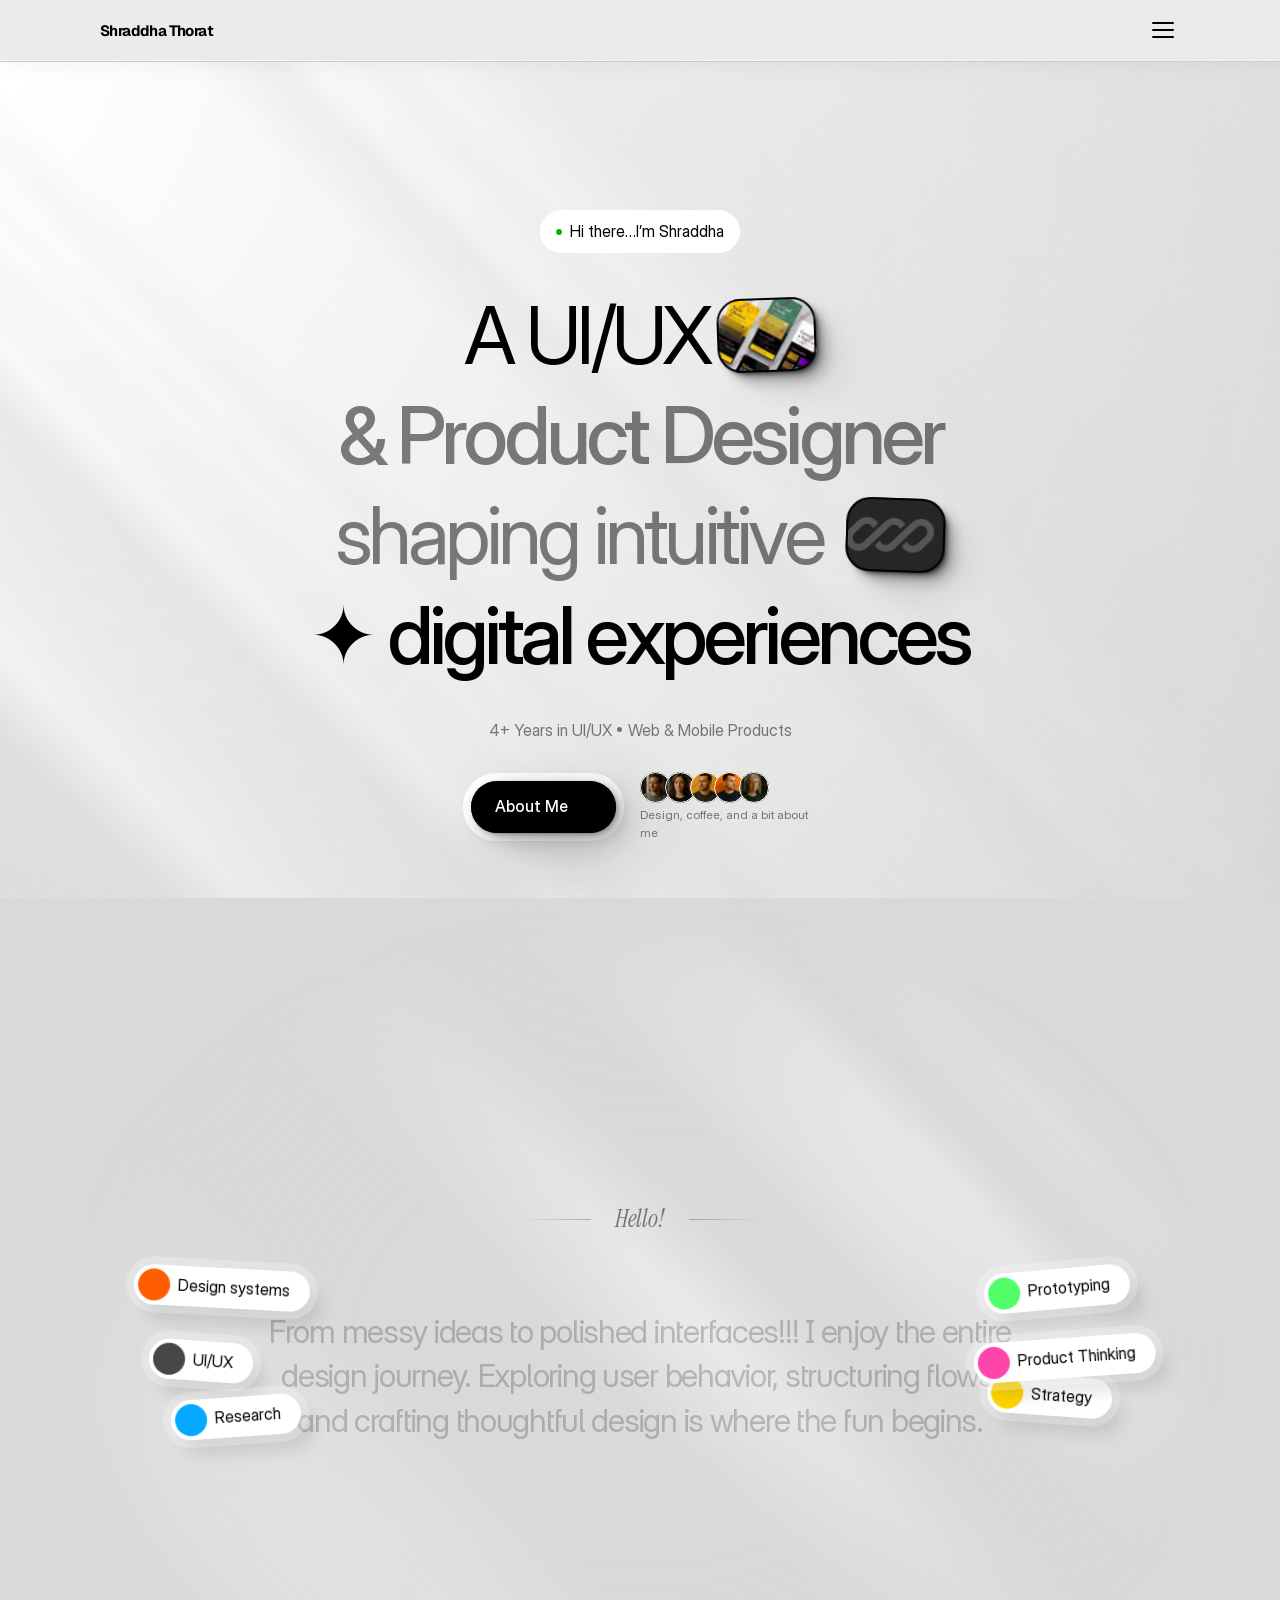
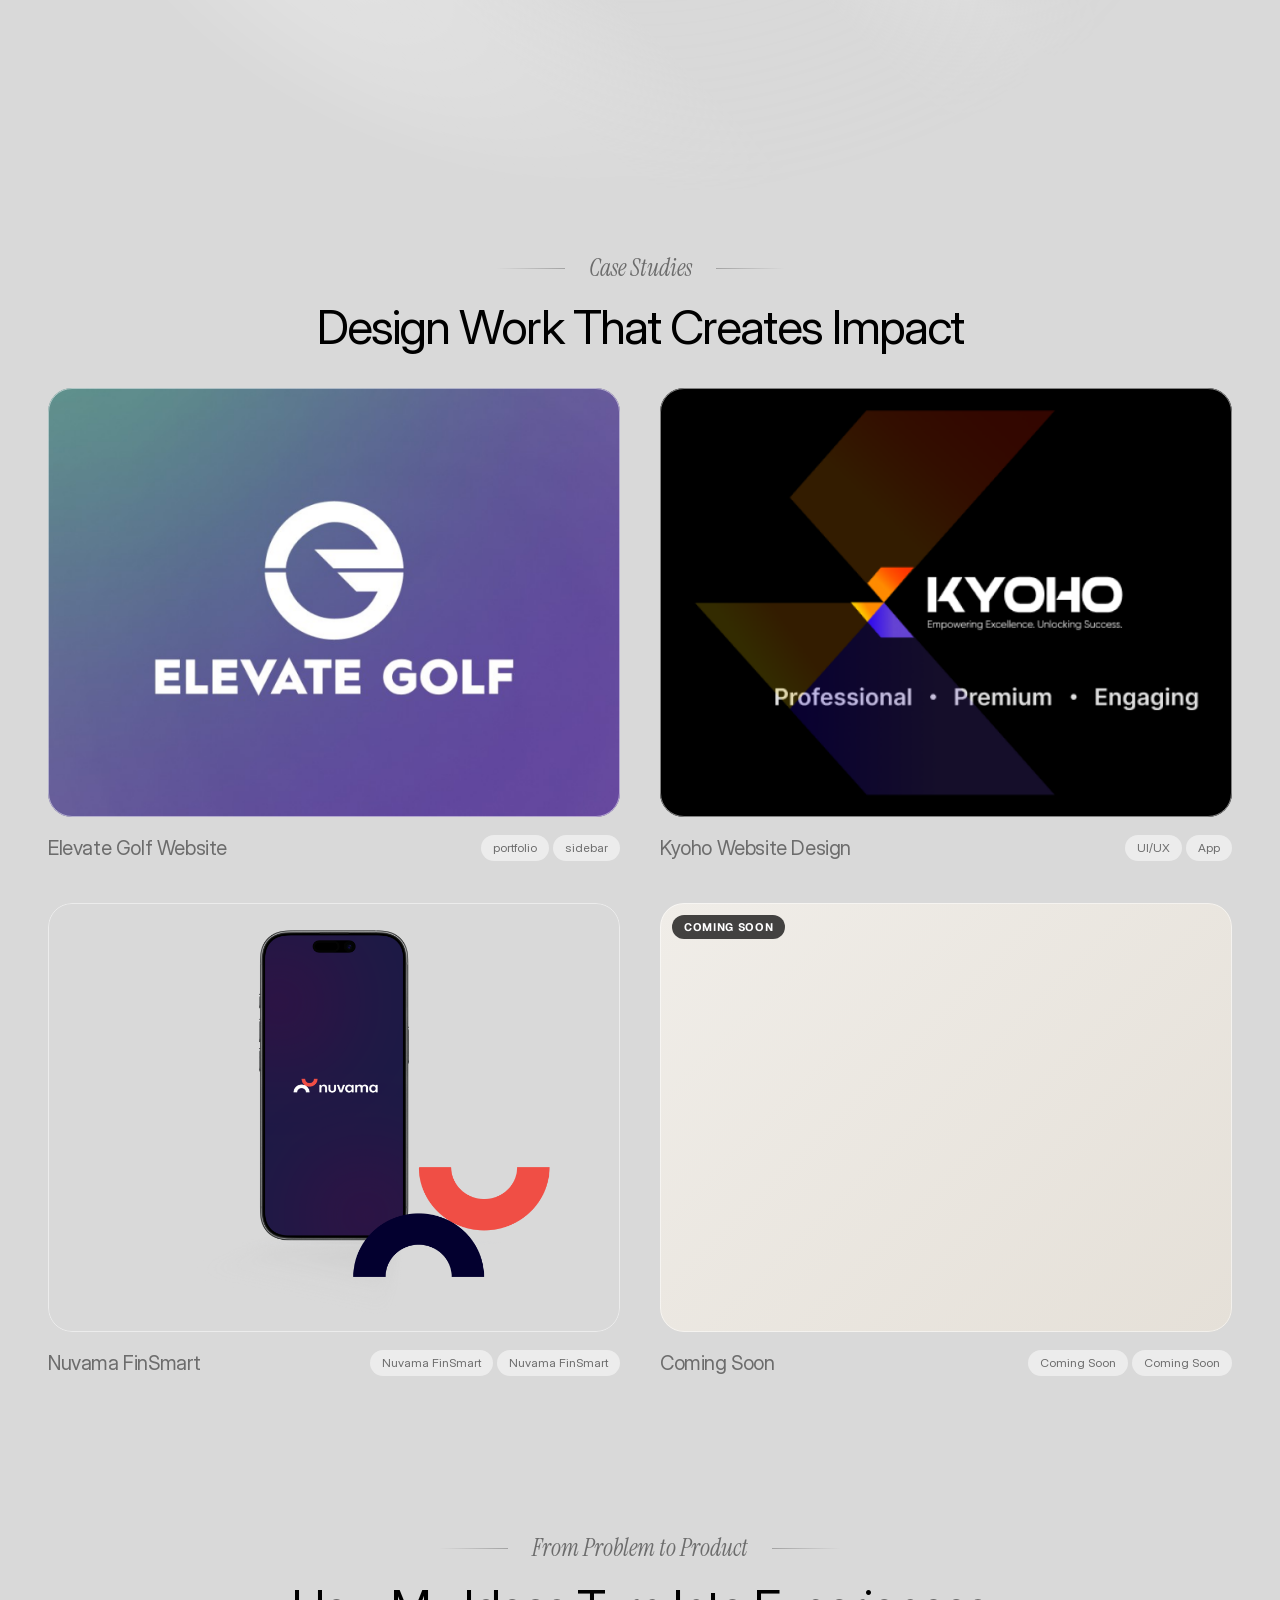
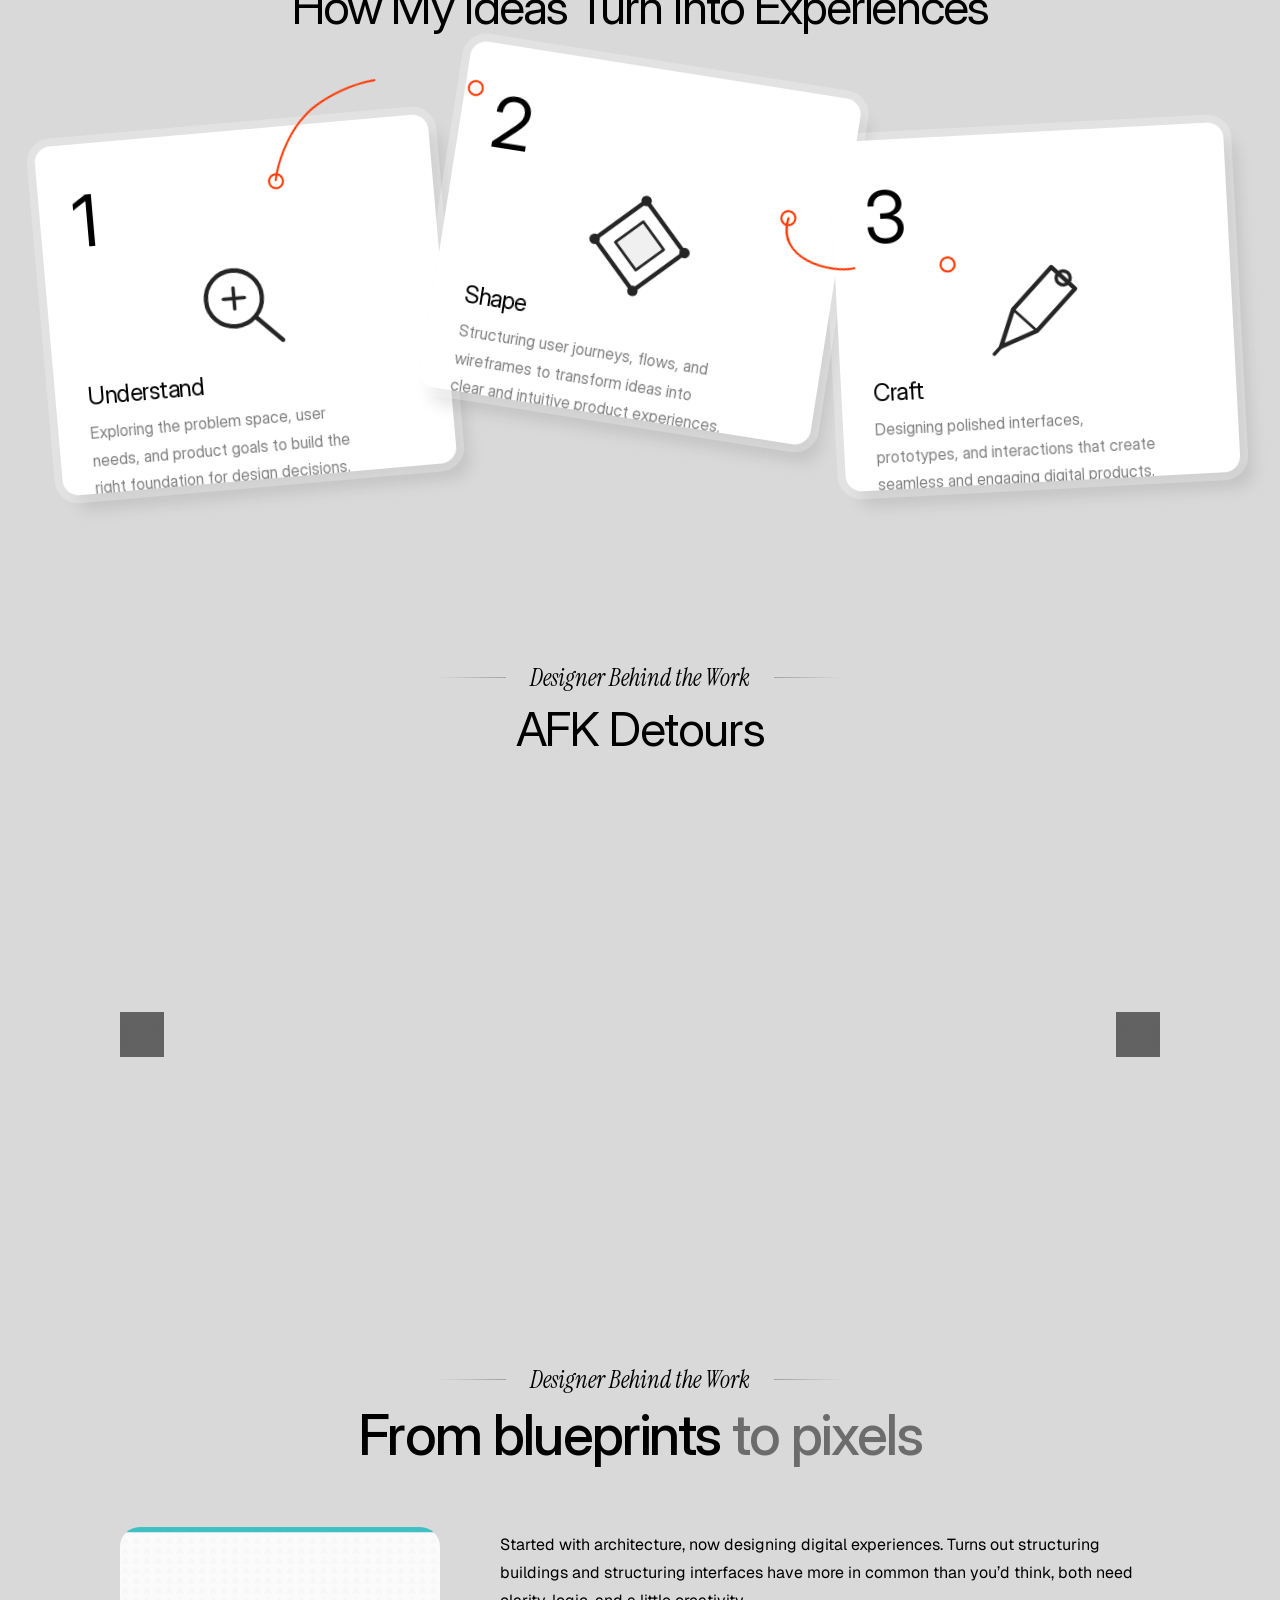
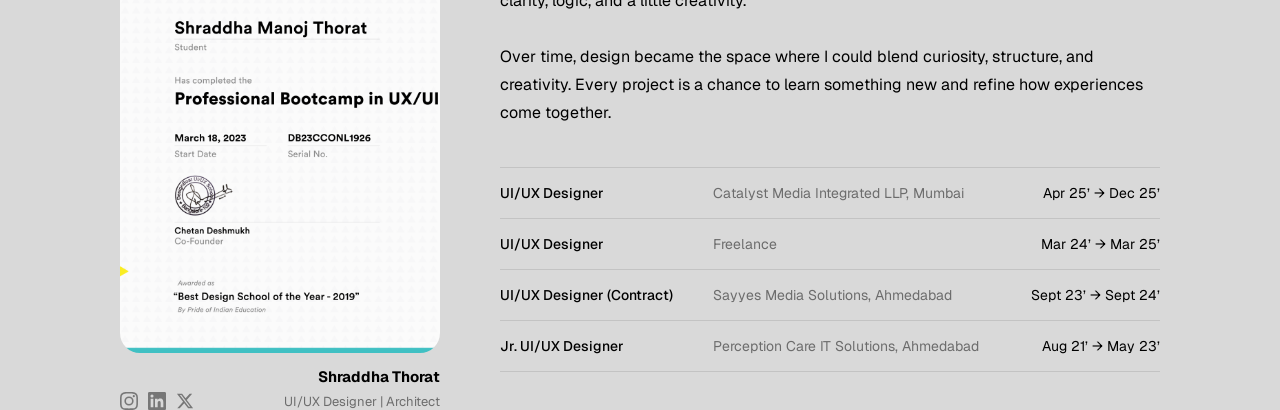
==== commit b8bb5731: "About section: match AFK bg/padding/eyebrow-heading gap, add header wrapper Co-Authored-By: Claude S" ====
--- a/index.html
+++ b/index.html
@@ -518,12 +518,14 @@
   <span id="about-anchor" style="position:absolute;top:0;visibility:hidden;pointer-events:none;"></span>
   <span id="experience-anchor" style="position:absolute;visibility:hidden;pointer-events:none;"></span>
   <div class="st-about-inner">
-    <div class="st-about-eyebrow-row">
-      <div class="st-about-line st-about-line-l"></div>
-      <em class="st-about-eyebrow">Designer Behind the Work</em>
-      <div class="st-about-line st-about-line-r"></div>
+    <div class="st-about-header">
+      <div class="st-about-eyebrow-row">
+        <div class="st-about-line st-about-line-l"></div>
+        <em class="st-about-eyebrow">Designer Behind the Work</em>
+        <div class="st-about-line st-about-line-r"></div>
+      </div>
+      <h2 class="st-about-heading">From blueprints <span class="st-about-heading-muted">to pixels</span></h2>
     </div>
-    <h2 class="st-about-heading">From blueprints <span class="st-about-heading-muted">to pixels</span></h2>
     <div class="st-about-content">
       <div class="st-about-left">
         <div class="st-about-photo-wrap">
--- a/style.css
+++ b/style.css
@@ -413,7 +413,7 @@
   #st-about-section {
     background-color: #d9d9d9;
     width: 100%;
-    padding: 80px 0 100px;
+    padding: 100px 0 120px;
     position: relative;
   }
 
@@ -425,7 +425,17 @@
     display: flex;
     flex-direction: column;
     align-items: center;
-    gap: 48px;
+    gap: 60px;
+  }
+
+  /* Header: eyebrow + heading, tight gap matching AFK section */
+  .st-about-header {
+    display: flex;
+    flex-direction: column;
+    align-items: center;
+    gap: 10px;
+    text-align: center;
+    width: 100%;
   }
 
   .st-about-eyebrow-row {
@@ -517,7 +527,7 @@
 
   @media (max-width: 809.98px) {
     #st-about-section { padding: 60px 0 80px; }
-    .st-about-inner { padding: 0 20px; gap: 32px; }
+    .st-about-inner { padding: 0 20px; gap: 40px; }
     .st-about-heading { font-size: 36px; }
     .st-about-content { flex-direction: column; gap: 32px; }
     .st-about-left { flex: none; width: 100%; }
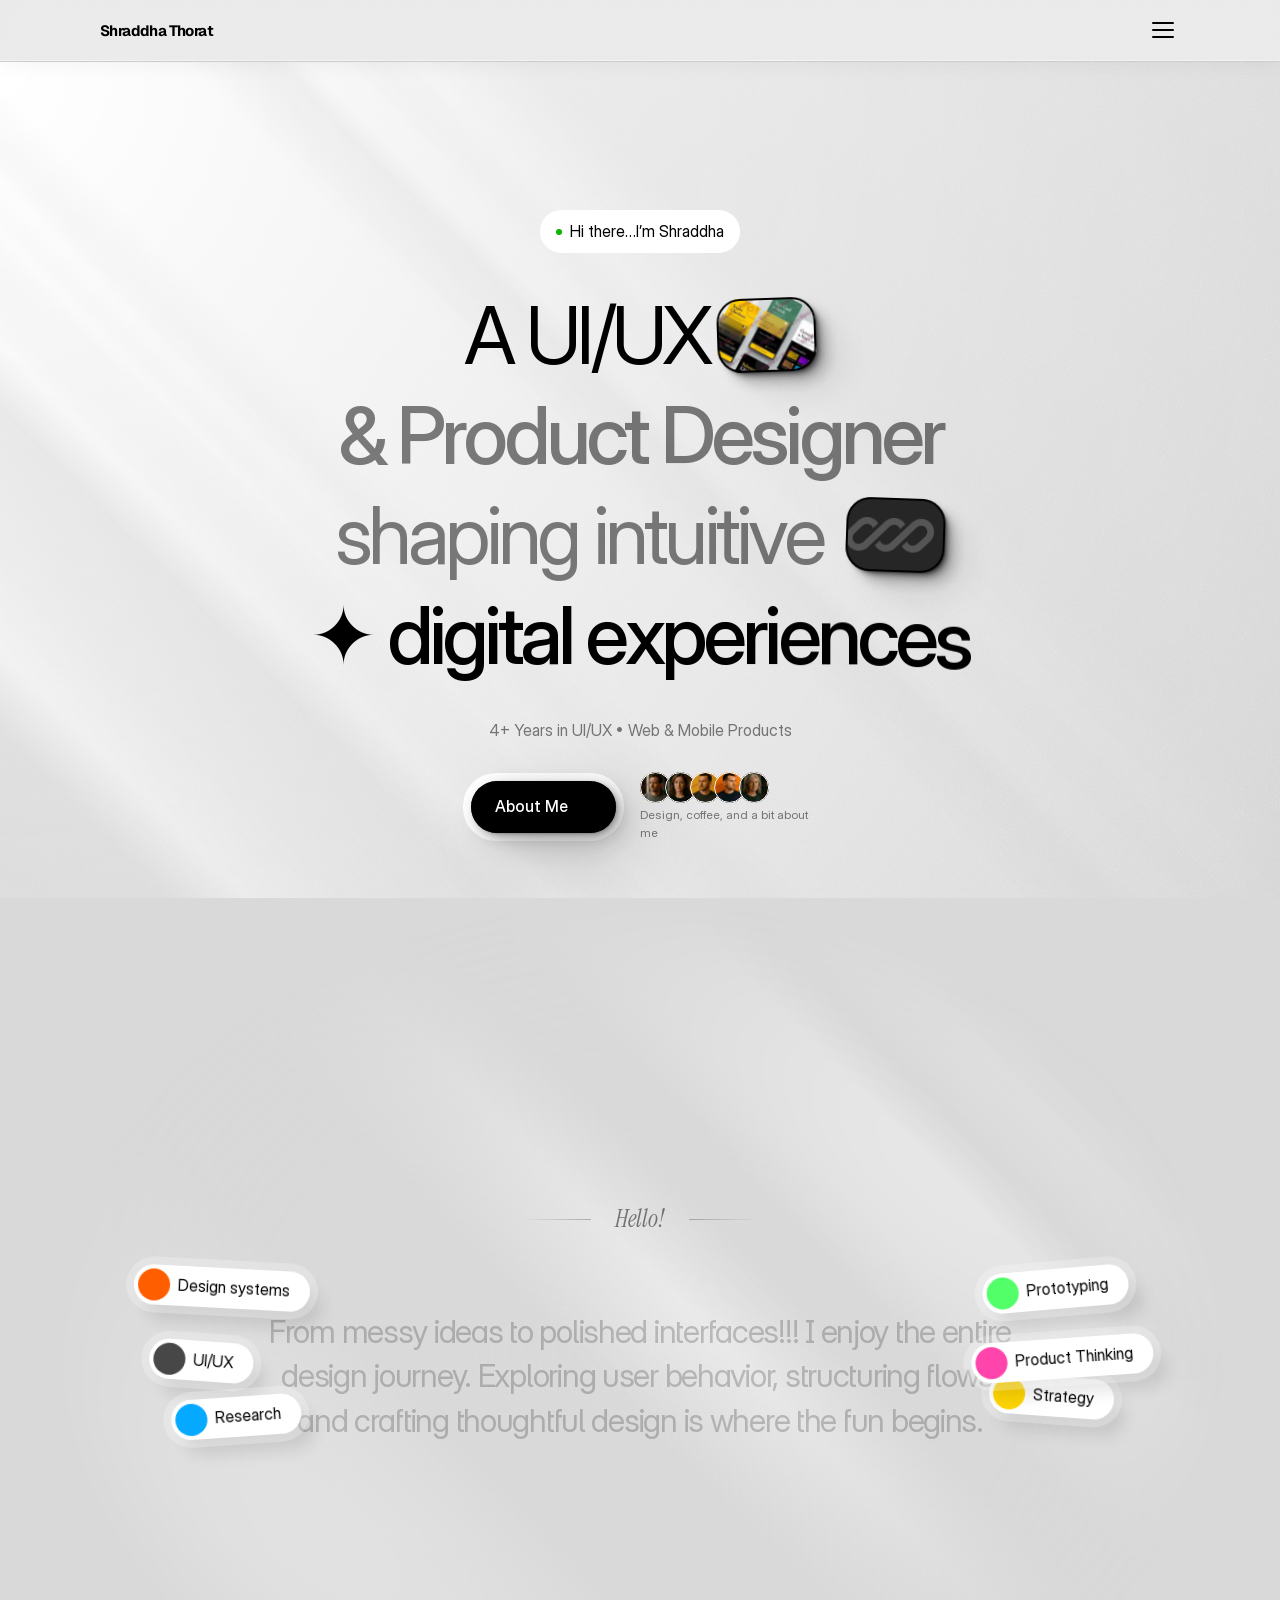
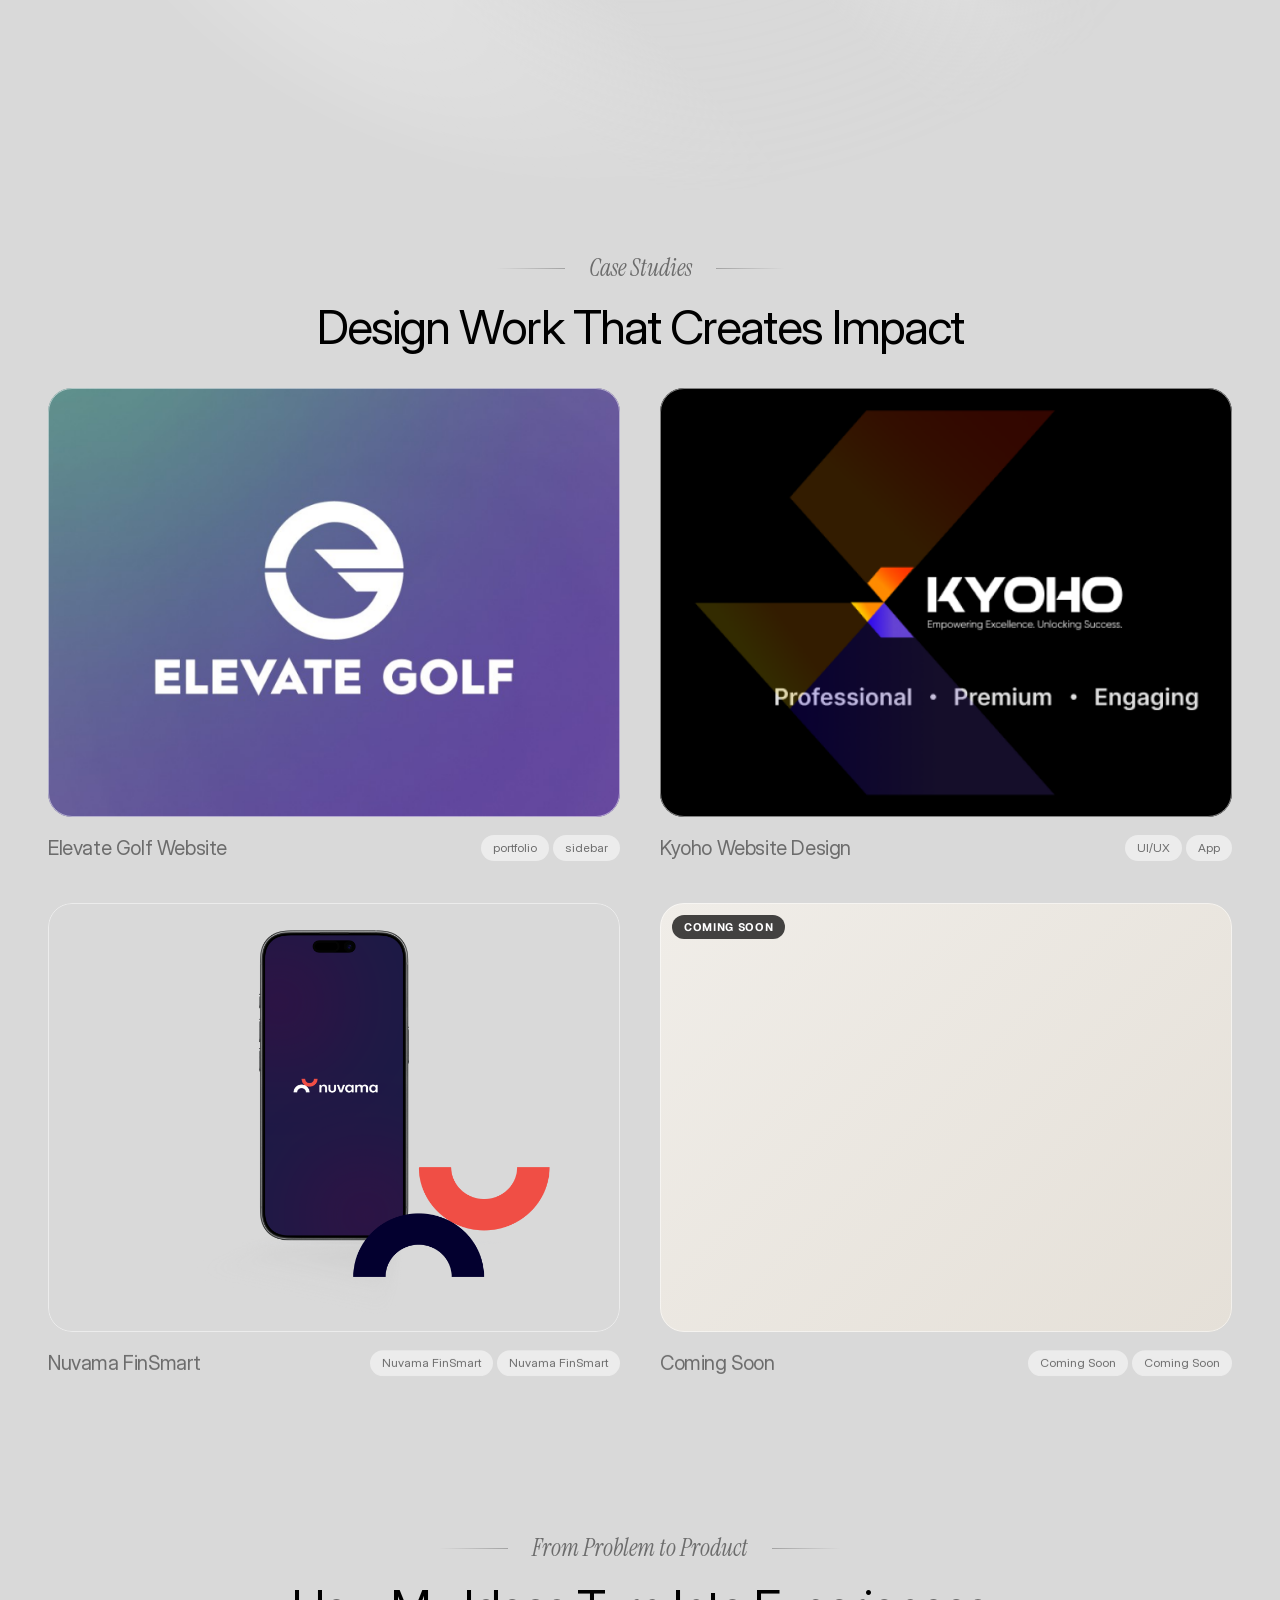
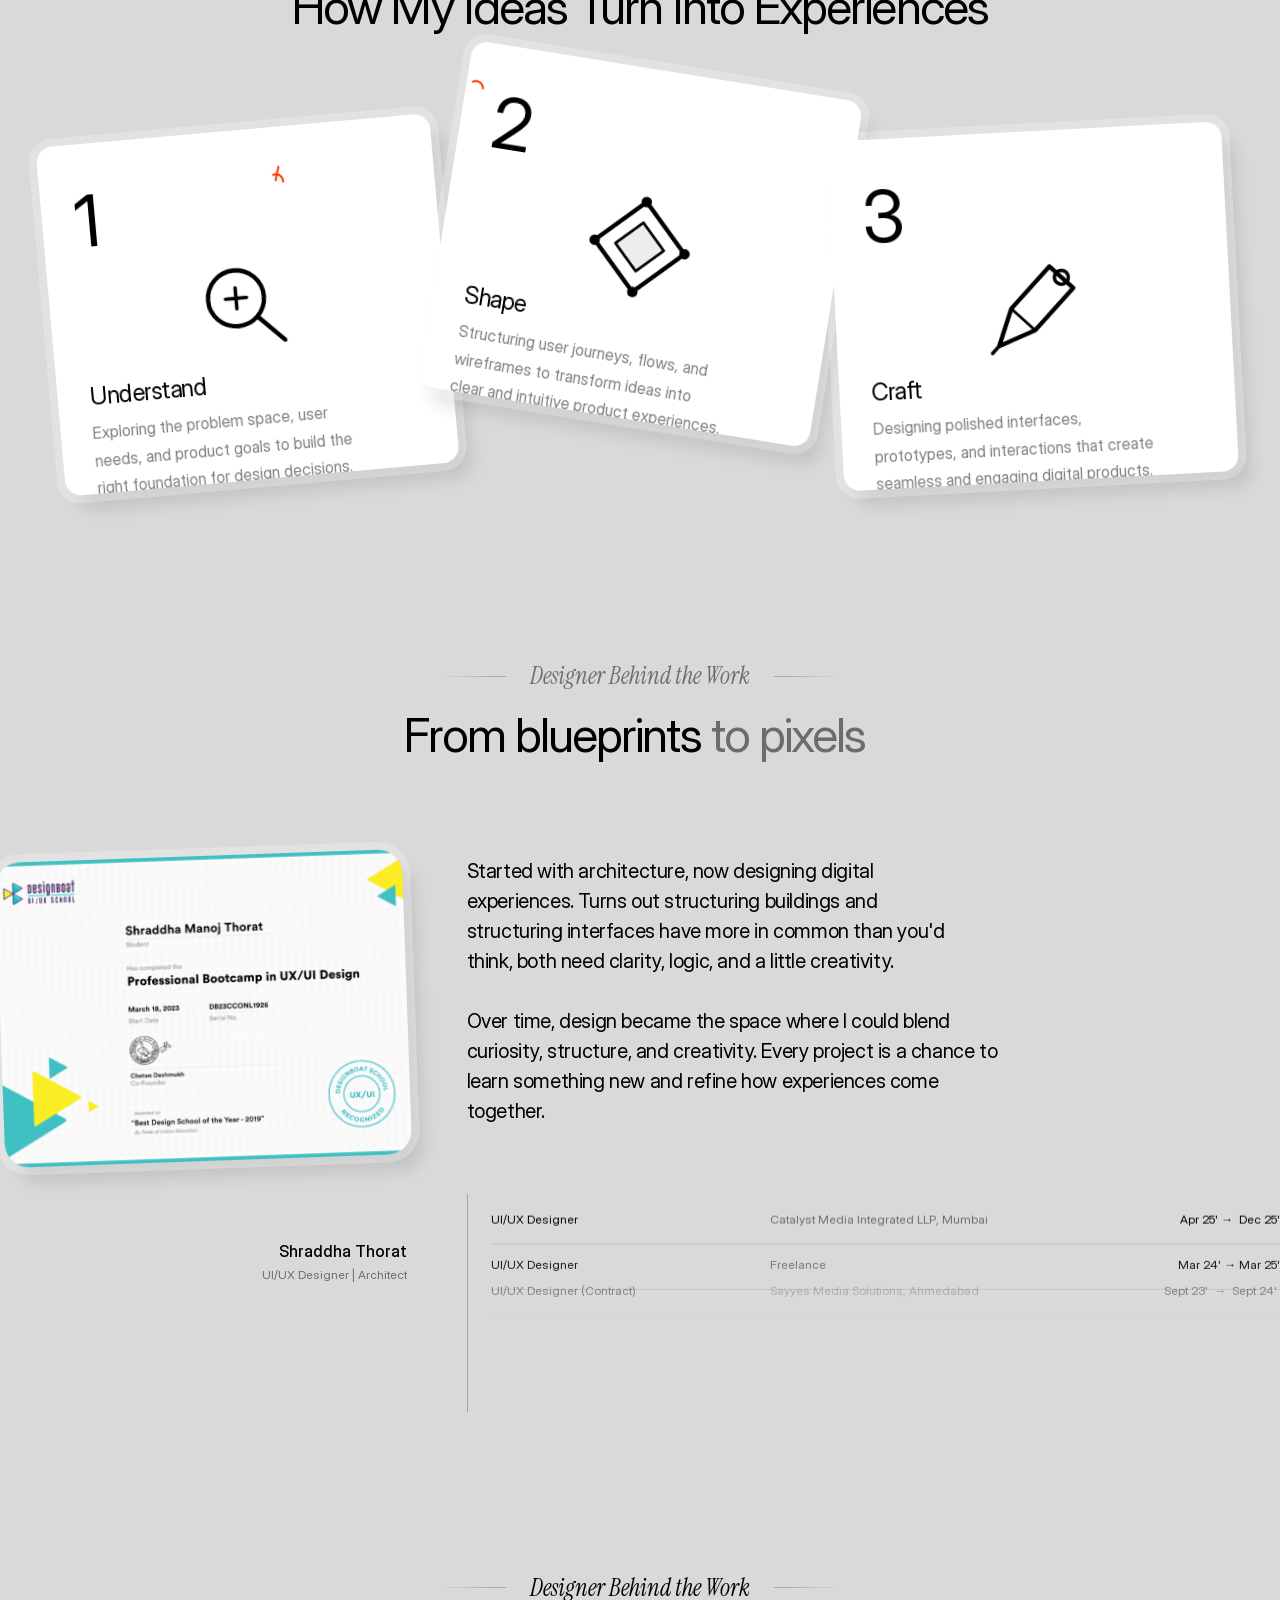
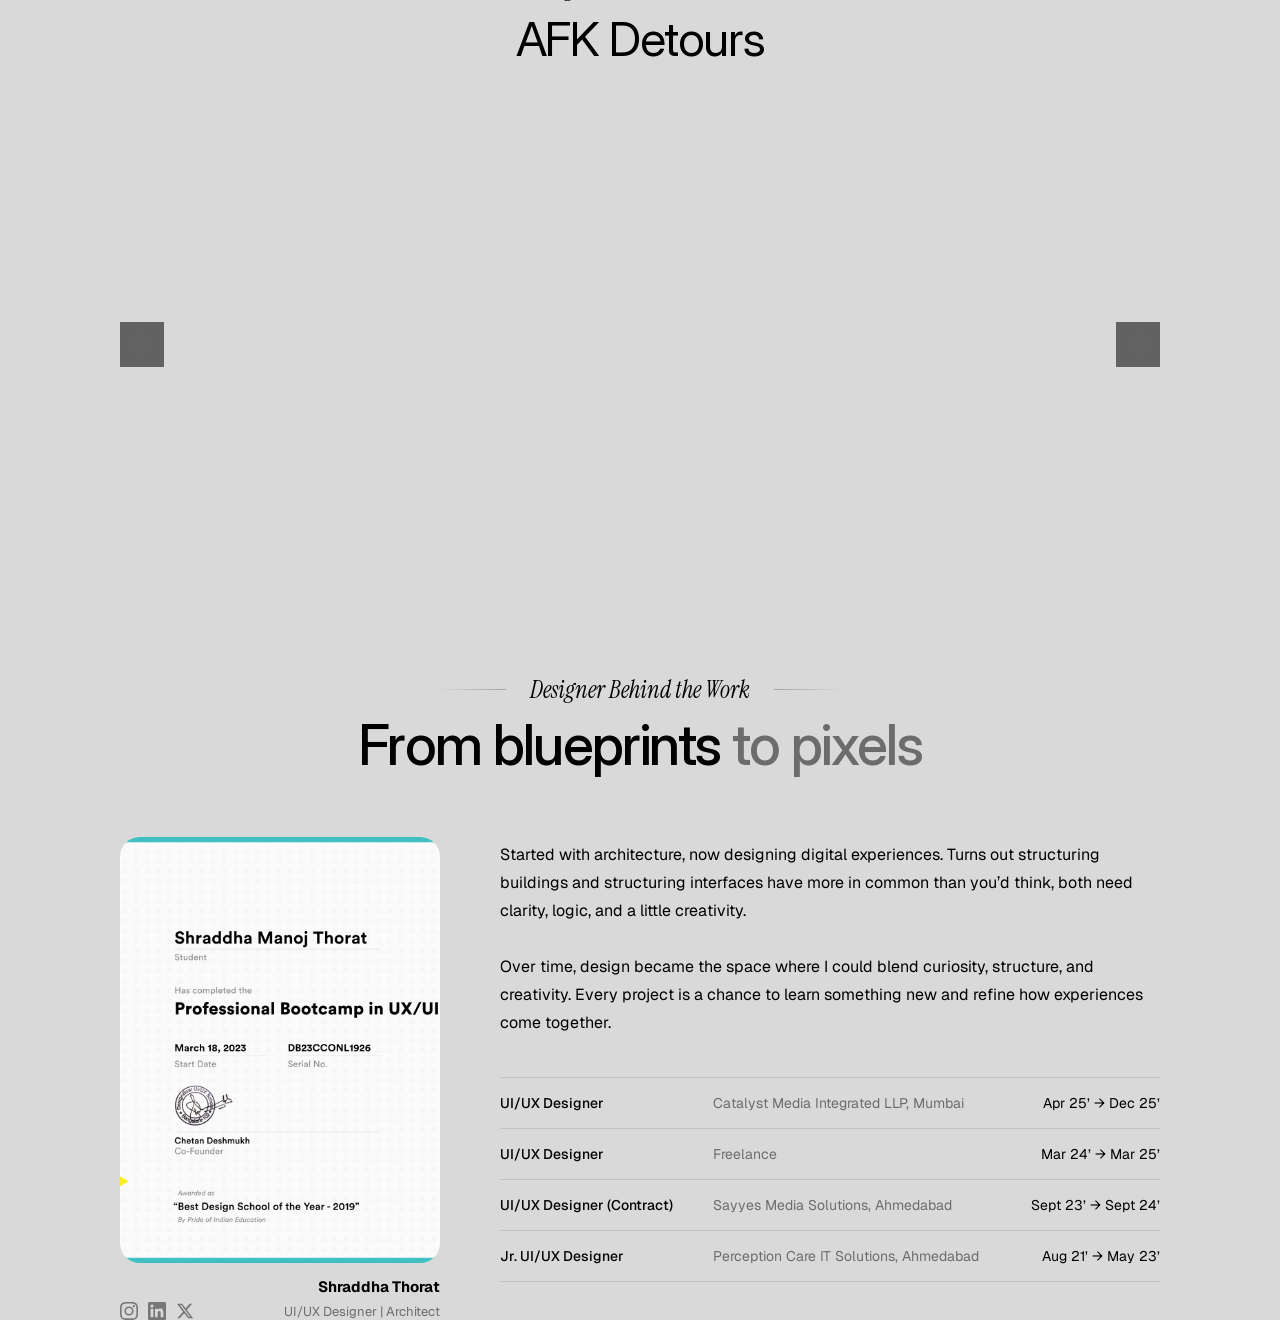
==== commit f0d2c1bb: "Fix About Me: reliable Framer hide via data-st-hidden, restore bg colour, increase bottom padding to" ====
--- a/index.html
+++ b/index.html
@@ -485,7 +485,7 @@
 
     <!-- End of bodyStart -->
 	
-	<div id="main" data-framer-hydrate-v2="{&quot;routeId&quot;:&quot;RTbM5kfhR&quot;,&quot;localeId&quot;:&quot;default&quot;,&quot;breakpoints&quot;:[{&quot;hash&quot;:&quot;1qit58p&quot;,&quot;mediaQuery&quot;:&quot;(min-width: 1440px)&quot;},{&quot;hash&quot;:&quot;cbel8a&quot;,&quot;mediaQuery&quot;:&quot;(min-width: 810px) and (max-width: 1439.98px)&quot;},{&quot;hash&quot;:&quot;1172iny&quot;,&quot;mediaQuery&quot;:&quot;(max-width: 809.98px)&quot;},{&quot;hash&quot;:&quot;zq1g26&quot;,&quot;mediaQuery&quot;:&quot;(min-width: 1440px)&quot;},{&quot;hash&quot;:&quot;hhd1g&quot;,&quot;mediaQuery&quot;:&quot;(min-width: 810px) and (max-width: 1439.98px)&quot;},{&quot;hash&quot;:&quot;5mexov&quot;,&quot;mediaQuery&quot;:&quot;(max-width: 809.98px)&quot;}]}" data-framer-ssr-released-at="2026-04-07T14:37:52.571Z" data-framer-page-optimized-at="2026-04-20T15:30:20.604Z" data-framer-generated-page><!--$--><!--$--><style data-framer-html-style>:root body { background: var(--token-aa303802-e5d1-4856-bfe5-30475052d91c, rgb(217, 217, 217)); }</style><div class="framer-oZf1Y framer-zq1g26" data-layout-template="true" style="min-height:100vh;width:auto"><!--$--><div class="framer-1bgyf1y-container" data-framer-appear-id="1bgyf1y" style="opacity:0.001;transform:translateY(-48px)"><div class="ssr-variant hidden-5mexov hidden-hhd1g"><nav class="framer-yXt4k framer-zEDFh framer-Se8Mz framer-4kFkF framer-x6ybs1 framer-v-x6ybs1" data-framer-name="Variant 1" style="--t9qi7n:0px 120px 0px 120px;width:100%"><div class="framer-1lcmve6" data-framer-name="Top"><!--$--><a class="framer-1o9hqr0 framer-1n51aqx" data-framer-name="wordmark" style="background-color:var(--token-cd9f24d5-f0ad-4213-bead-63c4e991dc40, rgb(255, 255, 255));border-bottom-left-radius:22px;border-bottom-right-radius:22px;border-top-left-radius:22px;border-top-right-radius:22px" href="./" data-framer-page-link-current="true"><div class="framer-kz7vw9" style="--extracted-r6o4lv:var(--token-00af65c3-92fd-4f69-9228-cfe71d95f29a, rgb(0, 0, 0));--framer-link-text-color:rgb(0, 153, 255);--framer-link-text-decoration:underline;transform:none" data-framer-component-type="RichTextContainer"><p style="--font-selector:RlI7SW50ZXJEaXNwbGF5;--framer-font-family:&quot;Inter Display&quot;, &quot;Inter Display Placeholder&quot;, sans-serif;--framer-line-height:1.7em;--framer-text-color:var(--extracted-r6o4lv, var(--token-00af65c3-92fd-4f69-9228-cfe71d95f29a, rgb(0, 0, 0)))" class="framer-text"><strong class="framer-text">Shraddha Thorat</strong></p></div></a><!--/$--><div class="framer-yqymta" data-framer-name="menu" style="border-bottom-left-radius:24px;border-bottom-right-radius:24px;border-top-left-radius:24px;border-top-right-radius:24px"><div class="framer-vq3wmf-container" data-framer-name="Menu Icon" id="undefined-vq3wmf" name="Menu Icon"><div name="Menu Icon" class="framer-t80rX framer-1ewtnv7 framer-v-1ewtnv7" data-framer-name="Menu" data-highlight="true" style="background-color:var(--token-cd9f24d5-f0ad-4213-bead-63c4e991dc40, rgb(255, 255, 255));border-bottom-left-radius:48px;border-bottom-right-radius:48px;border-top-left-radius:48px;border-top-right-radius:48px" tabindex="0"><div class="framer-1pldo3g" data-framer-name="Bottom" style="background-color:var(--token-00af65c3-92fd-4f69-9228-cfe71d95f29a, rgb(0, 0, 0));border-bottom-left-radius:10px;border-bottom-right-radius:10px;border-top-left-radius:10px;border-top-right-radius:10px;transform:none"></div><div class="framer-u50iwl" data-framer-name="Top" style="background-color:var(--token-00af65c3-92fd-4f69-9228-cfe71d95f29a, rgb(0, 0, 0));border-bottom-left-radius:10px;border-bottom-right-radius:10px;border-top-left-radius:10px;border-top-right-radius:10px;transform:none"></div></div></div></div></div></nav></div><div class="ssr-variant hidden-hhd1g hidden-zq1g26"><nav class="framer-yXt4k framer-zEDFh framer-Se8Mz framer-4kFkF framer-x6ybs1 framer-v-x6ybs1" data-framer-name="Variant 1" style="--t9qi7n:0px 24px 0px 24px;width:100%"><div class="framer-1lcmve6" data-framer-name="Top"><!--$--><a class="framer-1o9hqr0 framer-1n51aqx" data-framer-name="wordmark" style="background-color:var(--token-cd9f24d5-f0ad-4213-bead-63c4e991dc40, rgb(255, 255, 255));border-bottom-left-radius:22px;border-bottom-right-radius:22px;border-top-left-radius:22px;border-top-right-radius:22px" href="./" data-framer-page-link-current="true"><div class="framer-kz7vw9" style="--extracted-r6o4lv:var(--token-00af65c3-92fd-4f69-9228-cfe71d95f29a, rgb(0, 0, 0));--framer-link-text-color:rgb(0, 153, 255);--framer-link-text-decoration:underline;transform:none" data-framer-component-type="RichTextContainer"><p style="--font-selector:RlI7SW50ZXJEaXNwbGF5;--framer-font-family:&quot;Inter Display&quot;, &quot;Inter Display Placeholder&quot;, sans-serif;--framer-line-height:1.7em;--framer-text-color:var(--extracted-r6o4lv, var(--token-00af65c3-92fd-4f69-9228-cfe71d95f29a, rgb(0, 0, 0)))" class="framer-text"><strong class="framer-text">Shraddha Thorat</strong></p></div></a><!--/$--><div class="framer-yqymta" data-framer-name="menu" style="border-bottom-left-radius:24px;border-bottom-right-radius:24px;border-top-left-radius:24px;border-top-right-radius:24px"><div class="framer-vq3wmf-container" data-framer-name="Menu Icon" id="undefined-vq3wmf" name="Menu Icon"><div name="Menu Icon" class="framer-t80rX framer-1ewtnv7 framer-v-1ewtnv7" data-framer-name="Menu" data-highlight="true" style="background-color:var(--token-cd9f24d5-f0ad-4213-bead-63c4e991dc40, rgb(255, 255, 255));border-bottom-left-radius:48px;border-bottom-right-radius:48px;border-top-left-radius:48px;border-top-right-radius:48px" tabindex="0"><div class="framer-1pldo3g" data-framer-name="Bottom" style="background-color:var(--token-00af65c3-92fd-4f69-9228-cfe71d95f29a, rgb(0, 0, 0));border-bottom-left-radius:10px;border-bottom-right-radius:10px;border-top-left-radius:10px;border-top-right-radius:10px;transform:none"></div><div class="framer-u50iwl" data-framer-name="Top" style="background-color:var(--token-00af65c3-92fd-4f69-9228-cfe71d95f29a, rgb(0, 0, 0));border-bottom-left-radius:10px;border-bottom-right-radius:10px;border-top-left-radius:10px;border-top-right-radius:10px;transform:none"></div></div></div></div></div></nav></div><div class="ssr-variant hidden-5mexov hidden-zq1g26"><nav class="framer-yXt4k framer-zEDFh framer-Se8Mz framer-4kFkF framer-x6ybs1 framer-v-x6ybs1" data-framer-name="Variant 1" style="--t9qi7n:0px 48px 0px 48px;width:100%"><div class="framer-1lcmve6" data-framer-name="Top"><!--$--><a class="framer-1o9hqr0 framer-1n51aqx" data-framer-name="wordmark" style="background-color:var(--token-cd9f24d5-f0ad-4213-bead-63c4e991dc40, rgb(255, 255, 255));border-bottom-left-radius:22px;border-bottom-right-radius:22px;border-top-left-radius:22px;border-top-right-radius:22px" href="./" data-framer-page-link-current="true"><div class="framer-kz7vw9" style="--extracted-r6o4lv:var(--token-00af65c3-92fd-4f69-9228-cfe71d95f29a, rgb(0, 0, 0));--framer-link-text-color:rgb(0, 153, 255);--framer-link-text-decoration:underline;transform:none" data-framer-component-type="RichTextContainer"><p style="--font-selector:RlI7SW50ZXJEaXNwbGF5;--framer-font-family:&quot;Inter Display&quot;, &quot;Inter Display Placeholder&quot;, sans-serif;--framer-line-height:1.7em;--framer-text-color:var(--extracted-r6o4lv, var(--token-00af65c3-92fd-4f69-9228-cfe71d95f29a, rgb(0, 0, 0)))" class="framer-text"><strong class="framer-text">Shraddha Thorat</strong></p></div></a><!--/$--><div class="framer-yqymta" data-framer-name="menu" style="border-bottom-left-radius:24px;border-bottom-right-radius:24px;border-top-left-radius:24px;border-top-right-radius:24px"><div class="framer-vq3wmf-container" data-framer-name="Menu Icon" id="undefined-vq3wmf" name="Menu Icon"><div name="Menu Icon" class="framer-t80rX framer-1ewtnv7 framer-v-1ewtnv7" data-framer-name="Menu" data-highlight="true" style="background-color:var(--token-cd9f24d5-f0ad-4213-bead-63c4e991dc40, rgb(255, 255, 255));border-bottom-left-radius:48px;border-bottom-right-radius:48px;border-top-left-radius:48px;border-top-right-radius:48px" tabindex="0"><div class="framer-1pldo3g" data-framer-name="Bottom" style="background-color:var(--token-00af65c3-92fd-4f69-9228-cfe71d95f29a, rgb(0, 0, 0));border-bottom-left-radius:10px;border-bottom-right-radius:10px;border-top-left-radius:10px;border-top-right-radius:10px;transform:none"></div><div class="framer-u50iwl" data-framer-name="Top" style="background-color:var(--token-00af65c3-92fd-4f69-9228-cfe71d95f29a, rgb(0, 0, 0));border-bottom-left-radius:10px;border-bottom-right-radius:10px;border-top-left-radius:10px;border-top-right-radius:10px;transform:none"></div></div></div></div></div></nav></div></div><!--/$--><style data-framer-html-style>html body { background: var(--token-aa303802-e5d1-4856-bfe5-30475052d91c, rgb(218, 218, 224)); }</style><div data-framer-root class="framer-QKIC2 framer-T7IxC framer-f1AEy framer-ww2Iu framer-e9Yxo framer-9ipBR framer-zEDFh framer-1qit58p" data-selection="true" style="min-height:100vh;width:auto;display:contents"><div class="framer-akwmn1" data-framer-name="noise"><div style="position:absolute;border-radius:inherit;corner-shape:inherit;top:0;right:0;bottom:0;left:0;background-image:url(https://framerusercontent.com/images/6mcf62RlDfRfU61Yg5vb2pefpi4.png?width=256&amp;height=256);background-repeat:repeat;background-position:left top;border:0;background-size:150px auto" data-framer-background-image-wrapper="true"></div></div><div class="framer-19638bs" data-framer-name="bg"><div class="framer-1q5tj4x" style="transform:skewX(45deg)"></div><div class="framer-113bvzp" style="transform:skewX(45deg)"></div><div class="framer-1h392ap" style="transform:skewX(45deg)"></div><div class="framer-51qstn" style="transform:skewX(45deg)"></div><div class="framer-1lq1g3k" style="transform:skewX(45deg)"></div></div><div class="framer-1ptyt9c" data-framer-name="hero" id="hero"><div class="framer-irhe9h" data-framer-name="container"><div class="framer-g4eytp" data-framer-name="Hero Content"><div class="framer-1o2ej8" data-border="true" data-framer-appear-id="1o2ej8" data-framer-name="Tab" style="opacity:0.001;transform:none"><div class="framer-15xee76"></div><div class="framer-1wcd3ka" style="transform:none" data-framer-component-type="RichTextContainer"><p class="framer-text framer-styles-preset-21ogod" data-styles-preset="xZndidUCt" dir="auto" style="--framer-text-color:var(--token-00af65c3-92fd-4f69-9228-cfe71d95f29a, rgb(0, 0, 0))">Hi there…I’m Shraddha</p></div></div><div class="framer-1y81y3z" data-framer-name="heading"><div class="framer-1wdv21l" style="transform:none" data-framer-component-type="RichTextContainer"><h1 class="framer-text framer-styles-preset-wd4756" data-styles-preset="Aww_5w5bo" dir="auto"><span style="white-space:nowrap"><span style="display:inline-block;opacity:0.001;filter:blur(4px);transform:translateX(0px) translateY(10px) scale(1) rotate(0deg) skewX(0deg) skewY(0deg)">A</span></span> <span style="white-space:nowrap"><span style="display:inline-block;opacity:0.001;filter:blur(4px);transform:translateX(0px) translateY(10px) scale(1) rotate(0deg) skewX(0deg) skewY(0deg)">U</span><span style="display:inline-block;opacity:0.001;filter:blur(4px);transform:translateX(0px) translateY(10px) scale(1) rotate(0deg) skewX(0deg) skewY(0deg)">I</span><span style="display:inline-block;opacity:0.001;filter:blur(4px);transform:translateX(0px) translateY(10px) scale(1) rotate(0deg) skewX(0deg) skewY(0deg)">/</span><span style="display:inline-block;opacity:0.001;filter:blur(4px);transform:translateX(0px) translateY(10px) scale(1) rotate(0deg) skewX(0deg) skewY(0deg)">U</span><span style="display:inline-block;opacity:0.001;filter:blur(4px);transform:translateX(0px) translateY(10px) scale(1) rotate(0deg) skewX(0deg) skewY(0deg)">X</span></span></h1></div><div class="framer-nlltkq" data-border="true" data-framer-appear-id="nlltkq" data-framer-name="slideshow" style="opacity:0.001;transform:translateX(-9px) translateY(-43px) rotate(-13deg)"><div class="framer-16tn7ha-container"><!--$--><section style="display:flex;flex-direction:row;width:100%;height:100%;max-width:100%;max-height:100%;place-items:center;margin:0;padding:0px;list-style-type:none;text-indent:none;opacity:0.001;user-select:none"><div style="width:100%;height:100%;margin:0;padding:inherit;position:absolute;inset:0;overflow:hidden;border-radius:0;user-select:none;perspective:1200px"><ul style="display:flex;flex-direction:column;width:100%;height:100%;max-width:100%;max-height:100%;place-items:center;margin:0;padding:0;list-style-type:none;text-indent:none;gap:0;cursor:grab;user-select:none;transform:none;-webkit-touch-callout:none;-webkit-user-select:none;touch-action:pan-x" draggable="false"><li style="display:contents" aria-hidden="false"><div class="framer-1qjgidg" data-framer-name="d2e034d8277d80610937178b3a633478_1" style="flex-shrink:0;user-select:none;width:100%;height:100%;opacity:1;visibility:hidden;transform:none;transform-origin:50% 0% 0"><div style="position:absolute;border-radius:inherit;corner-shape:inherit;top:0;right:0;bottom:0;left:0" data-framer-background-image-wrapper="true"><img decoding="async" width="400" height="300" src="https://framerusercontent.com/images/0Y1cjcOdQp68PBw6G3HHfHz6TYo.jpg?width=400&amp;height=300" alt style="display:block;width:100%;height:100%;border-radius:inherit;corner-shape:inherit;object-position:center;object-fit:cover"></div></div></li><li style="display:contents" aria-hidden="false"><div class="framer-1ncngxr" data-framer-name="$8d5288d632fe05615bbd8e19c5ac7756" style="flex-shrink:0;user-select:none;width:100%;height:100%;opacity:1;visibility:hidden;transform:none;transform-origin:50% 0% 0"><div style="position:absolute;border-radius:inherit;corner-shape:inherit;top:0;right:0;bottom:0;left:0" data-framer-background-image-wrapper="true"><img decoding="async" width="400" height="300" src="https://framerusercontent.com/images/jSslhcqo8HKNjUvPEceq7bhbY.jpg?width=400&amp;height=300" alt style="display:block;width:100%;height:100%;border-radius:inherit;corner-shape:inherit;object-position:center;object-fit:cover"></div></div></li><li style="display:contents" aria-hidden="false"><div class="framer-1ncngxr" data-framer-name="$8d5288d632fe05615bbd8e19c5ac7756" style="flex-shrink:0;user-select:none;width:100%;height:100%;opacity:1;visibility:hidden;transform:none;transform-origin:50% 0% 0"><div style="position:absolute;border-radius:inherit;corner-shape:inherit;top:0;right:0;bottom:0;left:0" data-framer-background-image-wrapper="true"><img decoding="async" width="400" height="300" src="https://framerusercontent.com/images/jSslhcqo8HKNjUvPEceq7bhbY.jpg?width=400&amp;height=300" alt style="display:block;width:100%;height:100%;border-radius:inherit;corner-shape:inherit;object-position:center;object-fit:cover"></div></div></li><li style="display:contents" aria-hidden="true"><div class="framer-1qjgidg" data-framer-name="d2e034d8277d80610937178b3a633478_1" style="flex-shrink:0;user-select:none;width:100%;height:100%;opacity:1;visibility:hidden;transform:none;transform-origin:50% 0% 0"><div style="position:absolute;border-radius:inherit;corner-shape:inherit;top:0;right:0;bottom:0;left:0" data-framer-background-image-wrapper="true"><img decoding="async" width="400" height="300" src="https://framerusercontent.com/images/0Y1cjcOdQp68PBw6G3HHfHz6TYo.jpg?width=400&amp;height=300" alt style="display:block;width:100%;height:100%;border-radius:inherit;corner-shape:inherit;object-position:center;object-fit:cover"></div></div></li><li style="display:contents" aria-hidden="true"><div class="framer-1ncngxr" data-framer-name="$8d5288d632fe05615bbd8e19c5ac7756" style="flex-shrink:0;user-select:none;width:100%;height:100%;opacity:1;visibility:hidden;transform:none;transform-origin:50% 0% 0"><div style="position:absolute;border-radius:inherit;corner-shape:inherit;top:0;right:0;bottom:0;left:0" data-framer-background-image-wrapper="true"><img decoding="async" width="400" height="300" src="https://framerusercontent.com/images/jSslhcqo8HKNjUvPEceq7bhbY.jpg?width=400&amp;height=300" alt style="display:block;width:100%;height:100%;border-radius:inherit;corner-shape:inherit;object-position:center;object-fit:cover"></div></div></li><li style="display:contents" aria-hidden="true"><div class="framer-1ncngxr" data-framer-name="$8d5288d632fe05615bbd8e19c5ac7756" style="flex-shrink:0;user-select:none;width:100%;height:100%;opacity:1;visibility:hidden;transform:none;transform-origin:50% 0% 0"><div style="position:absolute;border-radius:inherit;corner-shape:inherit;top:0;right:0;bottom:0;left:0" data-framer-background-image-wrapper="true"><img decoding="async" width="400" height="300" src="https://framerusercontent.com/images/jSslhcqo8HKNjUvPEceq7bhbY.jpg?width=400&amp;height=300" alt style="display:block;width:100%;height:100%;border-radius:inherit;corner-shape:inherit;object-position:center;object-fit:cover"></div></div></li><li style="display:contents" aria-hidden="true"><div class="framer-1qjgidg" data-framer-name="d2e034d8277d80610937178b3a633478_1" style="flex-shrink:0;user-select:none;width:100%;height:100%;opacity:1;visibility:hidden;transform:none;transform-origin:50% 0% 0"><div style="position:absolute;border-radius:inherit;corner-shape:inherit;top:0;right:0;bottom:0;left:0" data-framer-background-image-wrapper="true"><img decoding="async" width="400" height="300" src="https://framerusercontent.com/images/0Y1cjcOdQp68PBw6G3HHfHz6TYo.jpg?width=400&amp;height=300" alt style="display:block;width:100%;height:100%;border-radius:inherit;corner-shape:inherit;object-position:center;object-fit:cover"></div></div></li><li style="display:contents" aria-hidden="true"><div class="framer-1ncngxr" data-framer-name="$8d5288d632fe05615bbd8e19c5ac7756" style="flex-shrink:0;user-select:none;width:100%;height:100%;opacity:1;visibility:hidden;transform:none;transform-origin:50% 0% 0"><div style="position:absolute;border-radius:inherit;corner-shape:inherit;top:0;right:0;bottom:0;left:0" data-framer-background-image-wrapper="true"><img decoding="async" width="400" height="300" src="https://framerusercontent.com/images/jSslhcqo8HKNjUvPEceq7bhbY.jpg?width=400&amp;height=300" alt style="display:block;width:100%;height:100%;border-radius:inherit;corner-shape:inherit;object-position:center;object-fit:cover"></div></div></li><li style="display:contents" aria-hidden="true"><div class="framer-1ncngxr" data-framer-name="$8d5288d632fe05615bbd8e19c5ac7756" style="flex-shrink:0;user-select:none;width:100%;height:100%;opacity:1;visibility:hidden;transform:none;transform-origin:50% 0% 0"><div style="position:absolute;border-radius:inherit;corner-shape:inherit;top:0;right:0;bottom:0;left:0" data-framer-background-image-wrapper="true"><img decoding="async" width="400" height="300" src="https://framerusercontent.com/images/jSslhcqo8HKNjUvPEceq7bhbY.jpg?width=400&amp;height=300" alt style="display:block;width:100%;height:100%;border-radius:inherit;corner-shape:inherit;object-position:center;object-fit:cover"></div></div></li><li style="display:contents" aria-hidden="true"><div class="framer-1qjgidg" data-framer-name="d2e034d8277d80610937178b3a633478_1" style="flex-shrink:0;user-select:none;width:100%;height:100%;opacity:1;visibility:hidden;transform:none;transform-origin:50% 0% 0"><div style="position:absolute;border-radius:inherit;corner-shape:inherit;top:0;right:0;bottom:0;left:0" data-framer-background-image-wrapper="true"><img decoding="async" width="400" height="300" src="https://framerusercontent.com/images/0Y1cjcOdQp68PBw6G3HHfHz6TYo.jpg?width=400&amp;height=300" alt style="display:block;width:100%;height:100%;border-radius:inherit;corner-shape:inherit;object-position:center;object-fit:cover"></div></div></li><li style="display:contents" aria-hidden="true"><div class="framer-1ncngxr" data-framer-name="$8d5288d632fe05615bbd8e19c5ac7756" style="flex-shrink:0;user-select:none;width:100%;height:100%;opacity:1;visibility:hidden;transform:none;transform-origin:50% 0% 0"><div style="position:absolute;border-radius:inherit;corner-shape:inherit;top:0;right:0;bottom:0;left:0" data-framer-background-image-wrapper="true"><img decoding="async" width="400" height="300" src="https://framerusercontent.com/images/jSslhcqo8HKNjUvPEceq7bhbY.jpg?width=400&amp;height=300" alt style="display:block;width:100%;height:100%;border-radius:inherit;corner-shape:inherit;object-position:center;object-fit:cover"></div></div></li><li style="display:contents" aria-hidden="true"><div class="framer-1ncngxr" data-framer-name="$8d5288d632fe05615bbd8e19c5ac7756" style="flex-shrink:0;user-select:none;width:100%;height:100%;opacity:1;visibility:hidden;transform:none;transform-origin:50% 0% 0"><div style="position:absolute;border-radius:inherit;corner-shape:inherit;top:0;right:0;bottom:0;left:0" data-framer-background-image-wrapper="true"><img decoding="async" width="400" height="300" src="https://framerusercontent.com/images/jSslhcqo8HKNjUvPEceq7bhbY.jpg?width=400&amp;height=300" alt style="display:block;width:100%;height:100%;border-radius:inherit;corner-shape:inherit;object-position:center;object-fit:cover"></div></div></li></ul></div><fieldset style="display:flex;justify-content:space-between;align-items:center;position:absolute;pointer-events:none;user-select:none;top:0;left:0;right:0;bottom:0;border:0;padding:0;margin:0" aria-label="Slideshow pagination controls" class="framer--slideshow-controls"><div style="position:absolute;display:flex;flex-direction:column;justify-content:space-between;gap:unset;opacity:1;align-items:center;inset:20px;top:20px;left:20px;right:20px;bottom:20px"><button type="button" style="border:none;display:none;place-content:center;place-items:center;overflow:hidden;background:transparent;cursor:pointer;margin:0;padding:0;background-color:rgba(0, 0, 0, 0.2);width:40px;height:40px;border-radius:40px;pointer-events:auto;transform:rotate(90deg)" aria-label="Previous" tabindex="0"><img decoding="async" width="40" height="40" src="assets/framerusercontent.com/images/6tTbkXggWgQCAJ4DO2QEdXXmgM.svg" alt="Back Arrow"></button><button type="button" style="border:none;display:none;place-content:center;place-items:center;overflow:hidden;background:transparent;cursor:pointer;margin:0;padding:0;background-color:rgba(0, 0, 0, 0.2);width:40px;height:40px;border-radius:40px;pointer-events:auto;transform:rotate(90deg)" aria-label="Next" tabindex="0"><img decoding="async" width="40" height="40" src="assets/framerusercontent.com/images/11KSGbIZoRSg4pjdnUoif6MKHI.svg" alt="Next Arrow"></button></div></fieldset></section><!--/$--></div></div><div class="framer-1wr3nz2" style="transform:none" data-framer-component-type="RichTextContainer"><h1 class="framer-text framer-styles-preset-wd4756" data-styles-preset="Aww_5w5bo" dir="auto" style="--framer-text-color:var(--token-cecefbc2-3137-4c31-97a2-c273c08d7ba5, rgba(0, 0, 0, 0.5))"><strong class="framer-text"><span style="white-space:nowrap"><span style="display:inline-block;opacity:0.001;filter:blur(4px);transform:translateX(0px) translateY(10px) scale(1) rotate(0deg) skewX(0deg) skewY(0deg)">&amp;</span></span> <span style="white-space:nowrap"><span style="display:inline-block;opacity:0.001;filter:blur(4px);transform:translateX(0px) translateY(10px) scale(1) rotate(0deg) skewX(0deg) skewY(0deg)">P</span><span style="display:inline-block;opacity:0.001;filter:blur(4px);transform:translateX(0px) translateY(10px) scale(1) rotate(0deg) skewX(0deg) skewY(0deg)">r</span><span style="display:inline-block;opacity:0.001;filter:blur(4px);transform:translateX(0px) translateY(10px) scale(1) rotate(0deg) skewX(0deg) skewY(0deg)">o</span><span style="display:inline-block;opacity:0.001;filter:blur(4px);transform:translateX(0px) translateY(10px) scale(1) rotate(0deg) skewX(0deg) skewY(0deg)">d</span><span style="display:inline-block;opacity:0.001;filter:blur(4px);transform:translateX(0px) translateY(10px) scale(1) rotate(0deg) skewX(0deg) skewY(0deg)">u</span><span style="display:inline-block;opacity:0.001;filter:blur(4px);transform:translateX(0px) translateY(10px) scale(1) rotate(0deg) skewX(0deg) skewY(0deg)">c</span><span style="display:inline-block;opacity:0.001;filter:blur(4px);transform:translateX(0px) translateY(10px) scale(1) rotate(0deg) skewX(0deg) skewY(0deg)">t</span></span> <span style="white-space:nowrap"><span style="display:inline-block;opacity:0.001;filter:blur(4px);transform:translateX(0px) translateY(10px) scale(1) rotate(0deg) skewX(0deg) skewY(0deg)">D</span><span style="display:inline-block;opacity:0.001;filter:blur(4px);transform:translateX(0px) translateY(10px) scale(1) rotate(0deg) skewX(0deg) skewY(0deg)">e</span><span style="display:inline-block;opacity:0.001;filter:blur(4px);transform:translateX(0px) translateY(10px) scale(1) rotate(0deg) skewX(0deg) skewY(0deg)">s</span><span style="display:inline-block;opacity:0.001;filter:blur(4px);transform:translateX(0px) translateY(10px) scale(1) rotate(0deg) skewX(0deg) skewY(0deg)">i</span><span style="display:inline-block;opacity:0.001;filter:blur(4px);transform:translateX(0px) translateY(10px) scale(1) rotate(0deg) skewX(0deg) skewY(0deg)">g</span><span style="display:inline-block;opacity:0.001;filter:blur(4px);transform:translateX(0px) translateY(10px) scale(1) rotate(0deg) skewX(0deg) skewY(0deg)">n</span><span style="display:inline-block;opacity:0.001;filter:blur(4px);transform:translateX(0px) translateY(10px) scale(1) rotate(0deg) skewX(0deg) skewY(0deg)">e</span><span style="display:inline-block;opacity:0.001;filter:blur(4px);transform:translateX(0px) translateY(10px) scale(1) rotate(0deg) skewX(0deg) skewY(0deg)">r</span></span></strong></h1></div><div class="framer-azanq1" style="transform:none" data-framer-component-type="RichTextContainer"><h1 class="framer-text framer-styles-preset-wd4756" data-styles-preset="Aww_5w5bo" dir="auto" style="--framer-text-color:var(--token-cecefbc2-3137-4c31-97a2-c273c08d7ba5, rgba(0, 0, 0, 0.5))"><span style="white-space:nowrap"><span style="display:inline-block;opacity:0.001;filter:blur(4px);transform:translateX(0px) translateY(10px) scale(1) rotate(0deg) skewX(0deg) skewY(0deg)">s</span><span style="display:inline-block;opacity:0.001;filter:blur(4px);transform:translateX(0px) translateY(10px) scale(1) rotate(0deg) skewX(0deg) skewY(0deg)">h</span><span style="display:inline-block;opacity:0.001;filter:blur(4px);transform:translateX(0px) translateY(10px) scale(1) rotate(0deg) skewX(0deg) skewY(0deg)">a</span><span style="display:inline-block;opacity:0.001;filter:blur(4px);transform:translateX(0px) translateY(10px) scale(1) rotate(0deg) skewX(0deg) skewY(0deg)">p</span><span style="display:inline-block;opacity:0.001;filter:blur(4px);transform:translateX(0px) translateY(10px) scale(1) rotate(0deg) skewX(0deg) skewY(0deg)">i</span><span style="display:inline-block;opacity:0.001;filter:blur(4px);transform:translateX(0px) translateY(10px) scale(1) rotate(0deg) skewX(0deg) skewY(0deg)">n</span><span style="display:inline-block;opacity:0.001;filter:blur(4px);transform:translateX(0px) translateY(10px) scale(1) rotate(0deg) skewX(0deg) skewY(0deg)">g</span></span> <span style="white-space:nowrap"><span style="display:inline-block;opacity:0.001;filter:blur(4px);transform:translateX(0px) translateY(10px) scale(1) rotate(0deg) skewX(0deg) skewY(0deg)">i</span><span style="display:inline-block;opacity:0.001;filter:blur(4px);transform:translateX(0px) translateY(10px) scale(1) rotate(0deg) skewX(0deg) skewY(0deg)">n</span><span style="display:inline-block;opacity:0.001;filter:blur(4px);transform:translateX(0px) translateY(10px) scale(1) rotate(0deg) skewX(0deg) skewY(0deg)">t</span><span style="display:inline-block;opacity:0.001;filter:blur(4px);transform:translateX(0px) translateY(10px) scale(1) rotate(0deg) skewX(0deg) skewY(0deg)">u</span><span style="display:inline-block;opacity:0.001;filter:blur(4px);transform:translateX(0px) translateY(10px) scale(1) rotate(0deg) skewX(0deg) skewY(0deg)">i</span><span style="display:inline-block;opacity:0.001;filter:blur(4px);transform:translateX(0px) translateY(10px) scale(1) rotate(0deg) skewX(0deg) skewY(0deg)">t</span><span style="display:inline-block;opacity:0.001;filter:blur(4px);transform:translateX(0px) translateY(10px) scale(1) rotate(0deg) skewX(0deg) skewY(0deg)">i</span><span style="display:inline-block;opacity:0.001;filter:blur(4px);transform:translateX(0px) translateY(10px) scale(1) rotate(0deg) skewX(0deg) skewY(0deg)">v</span><span style="display:inline-block;opacity:0.001;filter:blur(4px);transform:translateX(0px) translateY(10px) scale(1) rotate(0deg) skewX(0deg) skewY(0deg)">e</span></span> <span style="white-space:nowrap"></span></h1></div><div class="framer-1a56uwu" data-border="true" data-framer-appear-id="1a56uwu" data-framer-name="ticker" style="opacity:0.001;transform:translateX(12px) translateY(-18px) rotate(6deg)"><div class="framer-62c64b-container"><!--$--><section style="display:flex;width:100%;height:100%;max-width:100%;max-height:100%;place-items:center;margin:0;padding:0px;list-style-type:none;text-indent:none;opacity:0;overflow:hidden"><ul style="display:flex;width:100%;height:100%;max-width:100%;max-height:100%;place-items:center;margin:0;padding:0;list-style-type:none;text-indent:none;gap:36px;position:relative;flex-direction:row;will-change:auto;transform:translateX(-0px)"><li><div class="framer-d1z1bo" data-framer-name="logo" style="flex-shrink:0"><div data-framer-component-type="SVG" data-framer-name="Logo-2" style="image-rendering:pixelated;flex-shrink:0;fill:black;color:black" class="framer-n39hp3" aria-hidden="true"><div class="svgContainer" style="width:100%;height:100%;aspect-ratio:inherit"><svg style="width:100%;height:100%;" viewBox="0 0 88 34"><use href="#svg-203284677_1261"/></svg></div></div></div></li><li><div class="framer-1fpdl0h" data-framer-name="logo" style="flex-shrink:0"><div data-framer-component-type="SVG" data-framer-name="Logo-3" style="image-rendering:pixelated;flex-shrink:0;fill:black;color:black" class="framer-qqbgmv" aria-hidden="true"><div class="svgContainer" style="width:100%;height:100%;aspect-ratio:inherit"><svg style="width:100%;height:100%;" viewBox="0 0 88 48"><use href="#svg1575756761_2713"/></svg></div></div></div></li><li><div class="framer-19g747p" data-framer-name="logo" style="flex-shrink:0"><div data-framer-component-type="SVG" data-framer-name="Logo-1" style="image-rendering:pixelated;flex-shrink:0;fill:black;color:black" class="framer-rjs0gz" aria-hidden="true"><div class="svgContainer" style="width:100%;height:100%;aspect-ratio:inherit"><svg style="width:100%;height:100%;" viewBox="0 0 100 40"><use href="#svg1390311410_3122"/></svg></div></div></div></li><li><div class="framer-1h3nghr" data-framer-name="logo" style="flex-shrink:0"><div data-framer-component-type="SVG" data-framer-name="Logo" style="image-rendering:pixelated;flex-shrink:0;fill:black;color:black" class="framer-68a029" aria-hidden="true"><div class="svgContainer" style="width:100%;height:100%;aspect-ratio:inherit"><svg style="width:100%;height:100%;" viewBox="0 0 132 30"><use href="#svg-1103416350_1056"/></svg></div></div></div></li></ul></section><!--/$--></div></div><div class="framer-d5p526" style="transform:none" data-framer-component-type="RichTextContainer"><h1 class="framer-text framer-styles-preset-wd4756" data-styles-preset="Aww_5w5bo" dir="auto"><strong class="framer-text"><span style="white-space:nowrap"><span style="display:inline-block;opacity:0.001;filter:blur(4px);transform:translateX(0px) translateY(10px) scale(1) rotate(0deg) skewX(0deg) skewY(0deg)">✦</span></span> <span style="white-space:nowrap"><span style="display:inline-block;opacity:0.001;filter:blur(4px);transform:translateX(0px) translateY(10px) scale(1) rotate(0deg) skewX(0deg) skewY(0deg)">d</span><span style="display:inline-block;opacity:0.001;filter:blur(4px);transform:translateX(0px) translateY(10px) scale(1) rotate(0deg) skewX(0deg) skewY(0deg)">i</span><span style="display:inline-block;opacity:0.001;filter:blur(4px);transform:translateX(0px) translateY(10px) scale(1) rotate(0deg) skewX(0deg) skewY(0deg)">g</span><span style="display:inline-block;opacity:0.001;filter:blur(4px);transform:translateX(0px) translateY(10px) scale(1) rotate(0deg) skewX(0deg) skewY(0deg)">i</span><span style="display:inline-block;opacity:0.001;filter:blur(4px);transform:translateX(0px) translateY(10px) scale(1) rotate(0deg) skewX(0deg) skewY(0deg)">t</span><span style="display:inline-block;opacity:0.001;filter:blur(4px);transform:translateX(0px) translateY(10px) scale(1) rotate(0deg) skewX(0deg) skewY(0deg)">a</span><span style="display:inline-block;opacity:0.001;filter:blur(4px);transform:translateX(0px) translateY(10px) scale(1) rotate(0deg) skewX(0deg) skewY(0deg)">l</span></span> <span style="white-space:nowrap"><span style="display:inline-block;opacity:0.001;filter:blur(4px);transform:translateX(0px) translateY(10px) scale(1) rotate(0deg) skewX(0deg) skewY(0deg)">e</span><span style="display:inline-block;opacity:0.001;filter:blur(4px);transform:translateX(0px) translateY(10px) scale(1) rotate(0deg) skewX(0deg) skewY(0deg)">x</span><span style="display:inline-block;opacity:0.001;filter:blur(4px);transform:translateX(0px) translateY(10px) scale(1) rotate(0deg) skewX(0deg) skewY(0deg)">p</span><span style="display:inline-block;opacity:0.001;filter:blur(4px);transform:translateX(0px) translateY(10px) scale(1) rotate(0deg) skewX(0deg) skewY(0deg)">e</span><span style="display:inline-block;opacity:0.001;filter:blur(4px);transform:translateX(0px) translateY(10px) scale(1) rotate(0deg) skewX(0deg) skewY(0deg)">r</span><span style="display:inline-block;opacity:0.001;filter:blur(4px);transform:translateX(0px) translateY(10px) scale(1) rotate(0deg) skewX(0deg) skewY(0deg)">i</span><span style="display:inline-block;opacity:0.001;filter:blur(4px);transform:translateX(0px) translateY(10px) scale(1) rotate(0deg) skewX(0deg) skewY(0deg)">e</span><span style="display:inline-block;opacity:0.001;filter:blur(4px);transform:translateX(0px) translateY(10px) scale(1) rotate(0deg) skewX(0deg) skewY(0deg)">n</span><span style="display:inline-block;opacity:0.001;filter:blur(4px);transform:translateX(0px) translateY(10px) scale(1) rotate(0deg) skewX(0deg) skewY(0deg)">c</span><span style="display:inline-block;opacity:0.001;filter:blur(4px);transform:translateX(0px) translateY(10px) scale(1) rotate(0deg) skewX(0deg) skewY(0deg)">e</span><span style="display:inline-block;opacity:0.001;filter:blur(4px);transform:translateX(0px) translateY(10px) scale(1) rotate(0deg) skewX(0deg) skewY(0deg)">s</span></span></strong></h1></div></div><div class="framer-186bf06" data-framer-appear-id="186bf06" data-framer-name="subheading" style="opacity:0.001;transform:none" data-framer-component-type="RichTextContainer"><p class="framer-text framer-styles-preset-21ogod" data-styles-preset="xZndidUCt" dir="auto" style="--framer-text-alignment:center">4+ Years in UI/UX • Web &amp; Mobile Products</p></div></div><div class="framer-7ihwu1" data-framer-appear-id="7ihwu1" style="opacity:0.001;transform:translateY(48px)"><div class="framer-1hyq89n" data-framer-name="buttons"><div class="framer-huw5mi-container"><div class="ssr-variant hidden-1172iny"><!--$--><a class="framer-EOUFL framer-T7IxC framer-kcb4pg framer-v-kcb4pg framer-um6n2o" data-framer-name="Primary" data-highlight="true" style="--border-bottom-width:0px;--border-color:rgba(0, 0, 0, 0);--border-left-width:0px;--border-right-width:0px;--border-style:solid;--border-top-width:0px;background-color:var(--token-00af65c3-92fd-4f69-9228-cfe71d95f29a, rgb(0, 0, 0));border-bottom-left-radius:154px;border-bottom-right-radius:154px;border-top-left-radius:154px;border-top-right-radius:154px;box-shadow:0.5652735987142659px 0.5652735987142659px 1.7587186974569549px -0.41666666666666663px rgba(0, 0, 0, 0.18), 1.4452495242585428px 1.4452495242585428px 4.496561252083328px -0.8333333333333333px rgba(0, 0, 0, 0.18), 2.8974073717254214px 2.8974073717254214px 9.014616161790524px -1.25px rgba(0, 0, 0, 0.18), 5.492479927784297px 5.492479927784297px 17.08858713085601px -1.6666666666666665px rgba(0, 0, 0, 0.18), 10.917409129219594px 10.917409129219594px 33.96700572434002px -2.0833333333333335px rgba(0, 0, 0, 0.18), 24px 24px 74.67047609329941px -2.5px rgba(0, 0, 0, 0.18), inset 0px -16px 48px 0px rgb(0, 0, 0)" href="#about-1" target="_blank" rel="noopener" tabindex="0"><div class="framer-raawpp" style="--extracted-r6o4lv:var(--token-cd9f24d5-f0ad-4213-bead-63c4e991dc40, rgb(255, 255, 255));--framer-link-text-color:rgb(0, 153, 255);--framer-link-text-decoration:underline;transform:none" data-framer-component-type="RichTextContainer"><p class="framer-text framer-styles-preset-21ogod" data-styles-preset="xZndidUCt" style="--framer-text-color:var(--extracted-r6o4lv, var(--token-cd9f24d5-f0ad-4213-bead-63c4e991dc40, rgb(255, 255, 255)))"><strong class="framer-text">About Me</strong></p></div><div class="framer-r8vf06" data-framer-name="icon"><div class="framer-fdi9yo-container" style="opacity:0.5"><!--$--><div style="display:contents"></div><!--/$--></div><div class="framer-12unp5g-container" style="opacity:0.5"><!--$--><div style="display:contents"></div><!--/$--></div></div></a><!--/$--></div><div class="ssr-variant hidden-cbel8a hidden-1qit58p"><!--$--><a class="framer-EOUFL framer-T7IxC framer-kcb4pg framer-v-kcb4pg framer-um6n2o" data-framer-name="Primary" data-highlight="true" style="--border-bottom-width:0px;--border-color:rgba(0, 0, 0, 0);--border-left-width:0px;--border-right-width:0px;--border-style:solid;--border-top-width:0px;background-color:var(--token-00af65c3-92fd-4f69-9228-cfe71d95f29a, rgb(0, 0, 0));width:100%;border-bottom-left-radius:154px;border-bottom-right-radius:154px;border-top-left-radius:154px;border-top-right-radius:154px;box-shadow:0.5652735987142659px 0.5652735987142659px 1.7587186974569549px -0.41666666666666663px rgba(0, 0, 0, 0.18), 1.4452495242585428px 1.4452495242585428px 4.496561252083328px -0.8333333333333333px rgba(0, 0, 0, 0.18), 2.8974073717254214px 2.8974073717254214px 9.014616161790524px -1.25px rgba(0, 0, 0, 0.18), 5.492479927784297px 5.492479927784297px 17.08858713085601px -1.6666666666666665px rgba(0, 0, 0, 0.18), 10.917409129219594px 10.917409129219594px 33.96700572434002px -2.0833333333333335px rgba(0, 0, 0, 0.18), 24px 24px 74.67047609329941px -2.5px rgba(0, 0, 0, 0.18), inset 0px -16px 48px 0px rgb(0, 0, 0)" href="#about-1" target="_blank" rel="noopener" tabindex="0"><div class="framer-raawpp" style="--extracted-r6o4lv:var(--token-cd9f24d5-f0ad-4213-bead-63c4e991dc40, rgb(255, 255, 255));--framer-link-text-color:rgb(0, 153, 255);--framer-link-text-decoration:underline;transform:none" data-framer-component-type="RichTextContainer"><p class="framer-text framer-styles-preset-21ogod" data-styles-preset="xZndidUCt" style="--framer-text-color:var(--extracted-r6o4lv, var(--token-cd9f24d5-f0ad-4213-bead-63c4e991dc40, rgb(255, 255, 255)))"><strong class="framer-text">About Me</strong></p></div><div class="framer-r8vf06" data-framer-name="icon"><div class="framer-fdi9yo-container" style="opacity:0.5"><!--$--><div style="display:contents"></div><!--/$--></div><div class="framer-12unp5g-container" style="opacity:0.5"><!--$--><div style="display:contents"></div><!--/$--></div></div></a><!--/$--></div></div></div><div class="framer-5t29s8"><div class="framer-xbepue"><div class="framer-1xysz6n" data-border="true"><div style="position:absolute;border-radius:inherit;corner-shape:inherit;top:0;right:0;bottom:0;left:0" data-framer-background-image-wrapper="true"><img decoding="async" width="1536" height="1024" sizes="(min-width: 1440px) 31px, (min-width: 810px) and (max-width: 1439.98px) 31px, (max-width: 809.98px) 31px" srcset="https://framerusercontent.com/images/kpYj3BEOGRfBZXfMd4dgKyI0.png?scale-down-to=512&amp;width=1536&amp;height=1024 512w,https://framerusercontent.com/images/kpYj3BEOGRfBZXfMd4dgKyI0.png?scale-down-to=1024&amp;width=1536&amp;height=1024 1024w,https://framerusercontent.com/images/kpYj3BEOGRfBZXfMd4dgKyI0.png?width=1536&amp;height=1024 1536w" src="https://framerusercontent.com/images/kpYj3BEOGRfBZXfMd4dgKyI0.png?width=1536&amp;height=1024" alt style="display:block;width:100%;height:100%;border-radius:inherit;corner-shape:inherit;object-position:center;object-fit:cover"></div></div><div class="framer-jfph5o" data-border="true"><div style="position:absolute;border-radius:inherit;corner-shape:inherit;top:0;right:0;bottom:0;left:0" data-framer-background-image-wrapper="true"><img decoding="async" width="1536" height="1024" sizes="(min-width: 1440px) 31px, (min-width: 810px) and (max-width: 1439.98px) 31px, (max-width: 809.98px) 31px" srcset="https://framerusercontent.com/images/75ILrhKQhUkwU1dH15BUDezAQ.png?scale-down-to=512&amp;width=1536&amp;height=1024 512w,https://framerusercontent.com/images/75ILrhKQhUkwU1dH15BUDezAQ.png?scale-down-to=1024&amp;width=1536&amp;height=1024 1024w,https://framerusercontent.com/images/75ILrhKQhUkwU1dH15BUDezAQ.png?width=1536&amp;height=1024 1536w" src="https://framerusercontent.com/images/75ILrhKQhUkwU1dH15BUDezAQ.png?width=1536&amp;height=1024" alt style="display:block;width:100%;height:100%;border-radius:inherit;corner-shape:inherit;object-position:center;object-fit:cover"></div></div><div class="framer-1z01j63" data-border="true"><div style="position:absolute;border-radius:inherit;corner-shape:inherit;top:0;right:0;bottom:0;left:0" data-framer-background-image-wrapper="true"><img decoding="async" width="1536" height="1024" sizes="(min-width: 1440px) 31px, (min-width: 810px) and (max-width: 1439.98px) 31px, (max-width: 809.98px) 31px" srcset="https://framerusercontent.com/images/EgbF2rgcHm4Q19cR6VXfj7f5awk.png?scale-down-to=512&amp;width=1536&amp;height=1024 512w,https://framerusercontent.com/images/EgbF2rgcHm4Q19cR6VXfj7f5awk.png?scale-down-to=1024&amp;width=1536&amp;height=1024 1024w,https://framerusercontent.com/images/EgbF2rgcHm4Q19cR6VXfj7f5awk.png?width=1536&amp;height=1024 1536w" src="https://framerusercontent.com/images/EgbF2rgcHm4Q19cR6VXfj7f5awk.png?width=1536&amp;height=1024" alt style="display:block;width:100%;height:100%;border-radius:inherit;corner-shape:inherit;object-position:center;object-fit:cover"></div></div><div class="framer-1nhmvie" data-border="true"><div style="position:absolute;border-radius:inherit;corner-shape:inherit;top:0;right:0;bottom:0;left:0" data-framer-background-image-wrapper="true"><img decoding="async" width="1536" height="1024" sizes="(min-width: 1440px) 31px, (min-width: 810px) and (max-width: 1439.98px) 31px, (max-width: 809.98px) 31px" srcset="https://framerusercontent.com/images/Y3PGv0d0lyAiS8gk3emx3d41fvU.png?scale-down-to=512&amp;width=1536&amp;height=1024 512w,https://framerusercontent.com/images/Y3PGv0d0lyAiS8gk3emx3d41fvU.png?scale-down-to=1024&amp;width=1536&amp;height=1024 1024w,https://framerusercontent.com/images/Y3PGv0d0lyAiS8gk3emx3d41fvU.png?width=1536&amp;height=1024 1536w" src="https://framerusercontent.com/images/Y3PGv0d0lyAiS8gk3emx3d41fvU.png?width=1536&amp;height=1024" alt style="display:block;width:100%;height:100%;border-radius:inherit;corner-shape:inherit;object-position:center;object-fit:cover"></div></div><div class="framer-ugsb5b" data-border="true"><div style="position:absolute;border-radius:inherit;corner-shape:inherit;top:0;right:0;bottom:0;left:0" data-framer-background-image-wrapper="true"><img decoding="async" width="1536" height="1024" sizes="(min-width: 1440px) 31px, (min-width: 810px) and (max-width: 1439.98px) 31px, (max-width: 809.98px) 31px" srcset="https://framerusercontent.com/images/kpYj3BEOGRfBZXfMd4dgKyI0.png?scale-down-to=512&amp;width=1536&amp;height=1024 512w,https://framerusercontent.com/images/kpYj3BEOGRfBZXfMd4dgKyI0.png?scale-down-to=1024&amp;width=1536&amp;height=1024 1024w,https://framerusercontent.com/images/kpYj3BEOGRfBZXfMd4dgKyI0.png?width=1536&amp;height=1024 1536w" src="https://framerusercontent.com/images/kpYj3BEOGRfBZXfMd4dgKyI0.png?width=1536&amp;height=1024" alt style="display:block;width:100%;height:100%;border-radius:inherit;corner-shape:inherit;object-position:center;object-fit:cover"></div></div><div class="framer-3c8tem" data-border="true"><div style="position:absolute;border-radius:inherit;corner-shape:inherit;top:0;right:0;bottom:0;left:0" data-framer-background-image-wrapper="true"><img decoding="async" width="1536" height="1024" sizes="(min-width: 1440px) 30px, (min-width: 810px) and (max-width: 1439.98px) 30px, (max-width: 809.98px) 30px" srcset="https://framerusercontent.com/images/etglVFVv5e7VnmUVyHsNK3oyIbI.png?scale-down-to=512&amp;width=1536&amp;height=1024 512w,https://framerusercontent.com/images/etglVFVv5e7VnmUVyHsNK3oyIbI.png?scale-down-to=1024&amp;width=1536&amp;height=1024 1024w,https://framerusercontent.com/images/etglVFVv5e7VnmUVyHsNK3oyIbI.png?width=1536&amp;height=1024 1536w" src="https://framerusercontent.com/images/etglVFVv5e7VnmUVyHsNK3oyIbI.png?width=1536&amp;height=1024" alt style="display:block;width:100%;height:100%;border-radius:inherit;corner-shape:inherit;object-position:center;object-fit:cover"></div></div></div><div class="framer-umywdc" style="transform:none" data-framer-component-type="RichTextContainer"><p class="framer-text framer-styles-preset-87dgnc" data-styles-preset="xyUGS_xCY" dir="auto">Design, coffee, and a bit about me</p></div></div></div></div></div><div class="framer-cyj4wy" data-framer-name="Intro" id="about" style="display:none"><div class="framer-2s257o" data-framer-name="container"><div class="framer-1klq51g" style="will-change:transform;opacity:1;transform:none"></div><div class="ssr-variant hidden-1172iny"><div class="framer-1d60kk2" data-framer-name="tickers" style="will-change:transform;opacity:1;transform:none"><div class="framer-j7qz62-container"><!--$--><div class="ssr-variant hidden-cbel8a"><section style="display:flex;width:100%;height:100%;max-width:100%;max-height:100%;place-items:center;margin:0;padding:0px;list-style-type:none;text-indent:none;opacity:0;overflow:hidden"><ul style="display:flex;width:100%;height:100%;max-width:100%;max-height:100%;place-items:center;margin:0;padding:0;list-style-type:none;text-indent:none;gap:48px;position:relative;flex-direction:column;will-change:transform;transform:translateY(-0px)"><li style="width:100%"><div class="framer-1glun7d" data-framer-appear-id="1glun7d" data-framer-name="image_processing20191209_26670_1syng3n" style="width:100%;flex-shrink:0;opacity:0.001;transform:none"><div style="position:absolute;border-radius:inherit;corner-shape:inherit;top:0;right:0;bottom:0;left:0" data-framer-background-image-wrapper="true"><img decoding="async" width="1120" height="840" src="https://framerusercontent.com/images/670uUrkwoRnzhCl9b3kEMwUmgE4.jpg?width=1120&amp;height=840" alt style="display:block;width:100%;height:100%;border-radius:inherit;corner-shape:inherit;object-position:center;object-fit:cover"></div></div></li><li style="width:100%"><div class="framer-mkw8z3" data-framer-appear-id="mkw8z3" data-framer-name="dc231ff6e825545cc4c8e1d02fdc21d6" style="width:100%;flex-shrink:0;opacity:0.001;transform:none"><div style="position:absolute;border-radius:inherit;corner-shape:inherit;top:0;right:0;bottom:0;left:0" data-framer-background-image-wrapper="true"><img decoding="async" width="1120" height="840" src="https://framerusercontent.com/images/J4Ox47KYv4g8Lb2C0PXNkjDaA.jpg?width=1120&amp;height=840" alt style="display:block;width:100%;height:100%;border-radius:inherit;corner-shape:inherit;object-position:center;object-fit:cover"></div></div></li><li style="width:100%"><div class="framer-750iz2" data-framer-appear-id="750iz2" data-framer-name="ec5a30e777c64be025d090c37ca8a648" style="width:100%;flex-shrink:0;opacity:0.001;transform:none"><div style="position:absolute;border-radius:inherit;corner-shape:inherit;top:0;right:0;bottom:0;left:0" data-framer-background-image-wrapper="true"><img decoding="async" width="1600" height="1200" src="https://framerusercontent.com/images/wo0P2ApHuac8yCSOoIU4GYSCkOc.png?width=1600&amp;height=1200" alt style="display:block;width:100%;height:100%;border-radius:inherit;corner-shape:inherit;object-position:center;object-fit:cover"></div></div></li></ul></section></div><div class="ssr-variant hidden-1qit58p"><section style="display:flex;width:100%;height:100%;max-width:100%;max-height:100%;place-items:center;margin:0;padding:0px;list-style-type:none;text-indent:none;opacity:0;overflow:hidden"><ul style="display:flex;width:100%;height:100%;max-width:100%;max-height:100%;place-items:center;margin:0;padding:0;list-style-type:none;text-indent:none;gap:24px;position:relative;flex-direction:column;will-change:transform;transform:translateY(-0px)"><li style="width:100%"><div class="framer-1glun7d" data-framer-appear-id="1glun7d" data-framer-name="image_processing20191209_26670_1syng3n" style="width:100%;flex-shrink:0;opacity:0.001;transform:none"><div style="position:absolute;border-radius:inherit;corner-shape:inherit;top:0;right:0;bottom:0;left:0" data-framer-background-image-wrapper="true"><img decoding="async" width="1120" height="840" src="https://framerusercontent.com/images/670uUrkwoRnzhCl9b3kEMwUmgE4.jpg?width=1120&amp;height=840" alt style="display:block;width:100%;height:100%;border-radius:inherit;corner-shape:inherit;object-position:center;object-fit:cover"></div></div></li><li style="width:100%"><div class="framer-mkw8z3" data-framer-appear-id="mkw8z3" data-framer-name="dc231ff6e825545cc4c8e1d02fdc21d6" style="width:100%;flex-shrink:0;opacity:0.001;transform:none"><div style="position:absolute;border-radius:inherit;corner-shape:inherit;top:0;right:0;bottom:0;left:0" data-framer-background-image-wrapper="true"><img decoding="async" width="1120" height="840" src="https://framerusercontent.com/images/J4Ox47KYv4g8Lb2C0PXNkjDaA.jpg?width=1120&amp;height=840" alt style="display:block;width:100%;height:100%;border-radius:inherit;corner-shape:inherit;object-position:center;object-fit:cover"></div></div></li><li style="width:100%"><div class="framer-750iz2" data-framer-appear-id="750iz2" data-framer-name="ec5a30e777c64be025d090c37ca8a648" style="width:100%;flex-shrink:0;opacity:0.001;transform:none"><div style="position:absolute;border-radius:inherit;corner-shape:inherit;top:0;right:0;bottom:0;left:0" data-framer-background-image-wrapper="true"><img decoding="async" width="1600" height="1200" src="https://framerusercontent.com/images/wo0P2ApHuac8yCSOoIU4GYSCkOc.png?width=1600&amp;height=1200" alt style="display:block;width:100%;height:100%;border-radius:inherit;corner-shape:inherit;object-position:center;object-fit:cover"></div></div></li></ul></section></div><!--/$--></div><div class="framer-1x2s8gp-container hidden-1172iny"><!--$--><div class="ssr-variant hidden-cbel8a"><section style="display:flex;width:100%;height:100%;max-width:100%;max-height:100%;place-items:center;margin:0;padding:0px;list-style-type:none;text-indent:none;opacity:0;overflow:hidden"><ul style="display:flex;width:100%;height:100%;max-width:100%;max-height:100%;place-items:center;margin:0;padding:0;list-style-type:none;text-indent:none;gap:48px;position:relative;flex-direction:column;will-change:transform;transform:translateY(-0px)"><li style="width:100%"><div class="framer-1gk18kl" data-framer-appear-id="1gk18kl" data-framer-name="$8d5288d632fe05615bbd8e19c5ac7756" style="width:100%;flex-shrink:0;opacity:0.001;transform:none"><div style="position:absolute;border-radius:inherit;corner-shape:inherit;top:0;right:0;bottom:0;left:0" data-framer-background-image-wrapper="true"><img decoding="async" width="1120" height="840" src="https://framerusercontent.com/images/9nNEv94U4EwW3ZkcswuOBMt2jk.jpg?width=1120&amp;height=840" alt style="display:block;width:100%;height:100%;border-radius:inherit;corner-shape:inherit;object-position:center;object-fit:cover"></div></div></li><li style="width:100%"><div class="framer-mlrrn4" data-framer-appear-id="mlrrn4" data-framer-name="d2e034d8277d80610937178b3a633478" style="width:100%;flex-shrink:0;opacity:0.001;transform:none"><div style="position:absolute;border-radius:inherit;corner-shape:inherit;top:0;right:0;bottom:0;left:0" data-framer-background-image-wrapper="true"><img decoding="async" width="1120" height="840" src="https://framerusercontent.com/images/cpbJvQoTTkomFOd8RSNsHF3b8.jpg?width=1120&amp;height=840" alt style="display:block;width:100%;height:100%;border-radius:inherit;corner-shape:inherit;object-position:center;object-fit:cover"></div></div></li><li style="width:100%"><div class="framer-k236bi" data-framer-appear-id="k236bi" data-framer-name="$1a4ce840bd398b3dd7e93faf0f39fde4" style="width:100%;flex-shrink:0;opacity:0.001;transform:none"><div style="position:absolute;border-radius:inherit;corner-shape:inherit;top:0;right:0;bottom:0;left:0" data-framer-background-image-wrapper="true"><img decoding="async" width="1120" height="840" src="https://framerusercontent.com/images/TWgBR6dpy8VfcVcGIy2oyBYzyY.jpg?width=1120&amp;height=840" alt style="display:block;width:100%;height:100%;border-radius:inherit;corner-shape:inherit;object-position:center;object-fit:cover"></div></div></li></ul></section></div><div class="ssr-variant hidden-1qit58p"><section style="display:flex;width:100%;height:100%;max-width:100%;max-height:100%;place-items:center;margin:0;padding:0px;list-style-type:none;text-indent:none;opacity:0;overflow:hidden"><ul style="display:flex;width:100%;height:100%;max-width:100%;max-height:100%;place-items:center;margin:0;padding:0;list-style-type:none;text-indent:none;gap:24px;position:relative;flex-direction:column;will-change:transform;transform:translateY(-0px)"><li style="width:100%"><div class="framer-1gk18kl" data-framer-appear-id="1gk18kl" data-framer-name="$8d5288d632fe05615bbd8e19c5ac7756" style="width:100%;flex-shrink:0;opacity:0.001;transform:none"><div style="position:absolute;border-radius:inherit;corner-shape:inherit;top:0;right:0;bottom:0;left:0" data-framer-background-image-wrapper="true"><img decoding="async" width="1120" height="840" src="https://framerusercontent.com/images/9nNEv94U4EwW3ZkcswuOBMt2jk.jpg?width=1120&amp;height=840" alt style="display:block;width:100%;height:100%;border-radius:inherit;corner-shape:inherit;object-position:center;object-fit:cover"></div></div></li><li style="width:100%"><div class="framer-mlrrn4" data-framer-appear-id="mlrrn4" data-framer-name="d2e034d8277d80610937178b3a633478" style="width:100%;flex-shrink:0;opacity:0.001;transform:none"><div style="position:absolute;border-radius:inherit;corner-shape:inherit;top:0;right:0;bottom:0;left:0" data-framer-background-image-wrapper="true"><img decoding="async" width="1120" height="840" src="https://framerusercontent.com/images/cpbJvQoTTkomFOd8RSNsHF3b8.jpg?width=1120&amp;height=840" alt style="display:block;width:100%;height:100%;border-radius:inherit;corner-shape:inherit;object-position:center;object-fit:cover"></div></div></li><li style="width:100%"><div class="framer-k236bi" data-framer-appear-id="k236bi" data-framer-name="$1a4ce840bd398b3dd7e93faf0f39fde4" style="width:100%;flex-shrink:0;opacity:0.001;transform:none"><div style="position:absolute;border-radius:inherit;corner-shape:inherit;top:0;right:0;bottom:0;left:0" data-framer-background-image-wrapper="true"><img decoding="async" width="1120" height="840" src="https://framerusercontent.com/images/TWgBR6dpy8VfcVcGIy2oyBYzyY.jpg?width=1120&amp;height=840" alt style="display:block;width:100%;height:100%;border-radius:inherit;corner-shape:inherit;object-position:center;object-fit:cover"></div></div></li></ul></section></div><!--/$--></div></div></div><div class="ssr-variant hidden-cbel8a hidden-1qit58p"><div class="framer-1d60kk2" data-framer-name="tickers" style="opacity:1;transform:none"><div class="framer-j7qz62-container"><!--$--><section style="display:flex;width:100%;height:100%;max-width:100%;max-height:100%;place-items:center;margin:0;padding:0px;list-style-type:none;text-indent:none;opacity:0;overflow:hidden"><ul style="display:flex;width:100%;height:100%;max-width:100%;max-height:100%;place-items:center;margin:0;padding:0;list-style-type:none;text-indent:none;gap:16px;position:relative;flex-direction:column;will-change:transform;transform:translateY(-0px)"><li style="width:100%"><div class="framer-1glun7d" data-framer-appear-id="1glun7d" data-framer-name="image_processing20191209_26670_1syng3n" style="width:100%;flex-shrink:0;opacity:0.001;transform:none"><div style="position:absolute;border-radius:inherit;corner-shape:inherit;top:0;right:0;bottom:0;left:0" data-framer-background-image-wrapper="true"><img decoding="async" width="1120" height="840" src="https://framerusercontent.com/images/670uUrkwoRnzhCl9b3kEMwUmgE4.jpg?width=1120&amp;height=840" alt style="display:block;width:100%;height:100%;border-radius:inherit;corner-shape:inherit;object-position:center;object-fit:cover"></div></div></li><li style="width:100%"><div class="framer-mkw8z3" data-framer-appear-id="mkw8z3" data-framer-name="dc231ff6e825545cc4c8e1d02fdc21d6" style="width:100%;flex-shrink:0;opacity:0.001;transform:none"><div style="position:absolute;border-radius:inherit;corner-shape:inherit;top:0;right:0;bottom:0;left:0" data-framer-background-image-wrapper="true"><img decoding="async" width="1120" height="840" src="https://framerusercontent.com/images/J4Ox47KYv4g8Lb2C0PXNkjDaA.jpg?width=1120&amp;height=840" alt style="display:block;width:100%;height:100%;border-radius:inherit;corner-shape:inherit;object-position:center;object-fit:cover"></div></div></li><li style="width:100%"><div class="framer-750iz2" data-framer-appear-id="750iz2" data-framer-name="ec5a30e777c64be025d090c37ca8a648" style="width:100%;flex-shrink:0;opacity:0.001;transform:none"><div style="position:absolute;border-radius:inherit;corner-shape:inherit;top:0;right:0;bottom:0;left:0" data-framer-background-image-wrapper="true"><img decoding="async" width="1600" height="1200" src="https://framerusercontent.com/images/wo0P2ApHuac8yCSOoIU4GYSCkOc.png?width=1600&amp;height=1200" alt style="display:block;width:100%;height:100%;border-radius:inherit;corner-shape:inherit;object-position:center;object-fit:cover"></div></div></li></ul></section><!--/$--></div><div class="framer-1x2s8gp-container hidden-1172iny"><!--$--><section style="display:flex;width:100%;height:100%;max-width:100%;max-height:100%;place-items:center;margin:0;padding:0px;list-style-type:none;text-indent:none;opacity:0;overflow:hidden"><ul style="display:flex;width:100%;height:100%;max-width:100%;max-height:100%;place-items:center;margin:0;padding:0;list-style-type:none;text-indent:none;gap:48px;position:relative;flex-direction:column;will-change:transform;transform:translateY(-0px)"><li style="width:100%"><div class="framer-1gk18kl" data-framer-appear-id="1gk18kl" data-framer-name="$8d5288d632fe05615bbd8e19c5ac7756" style="width:100%;flex-shrink:0;opacity:0.001;transform:none"><div style="position:absolute;border-radius:inherit;corner-shape:inherit;top:0;right:0;bottom:0;left:0" data-framer-background-image-wrapper="true"><img decoding="async" width="1120" height="840" src="https://framerusercontent.com/images/9nNEv94U4EwW3ZkcswuOBMt2jk.jpg?width=1120&amp;height=840" alt style="display:block;width:100%;height:100%;border-radius:inherit;corner-shape:inherit;object-position:center;object-fit:cover"></div></div></li><li style="width:100%"><div class="framer-mlrrn4" data-framer-appear-id="mlrrn4" data-framer-name="d2e034d8277d80610937178b3a633478" style="width:100%;flex-shrink:0;opacity:0.001;transform:none"><div style="position:absolute;border-radius:inherit;corner-shape:inherit;top:0;right:0;bottom:0;left:0" data-framer-background-image-wrapper="true"><img decoding="async" width="1120" height="840" src="https://framerusercontent.com/images/cpbJvQoTTkomFOd8RSNsHF3b8.jpg?width=1120&amp;height=840" alt style="display:block;width:100%;height:100%;border-radius:inherit;corner-shape:inherit;object-position:center;object-fit:cover"></div></div></li><li style="width:100%"><div class="framer-k236bi" data-framer-appear-id="k236bi" data-framer-name="$1a4ce840bd398b3dd7e93faf0f39fde4" style="width:100%;flex-shrink:0;opacity:0.001;transform:none"><div style="position:absolute;border-radius:inherit;corner-shape:inherit;top:0;right:0;bottom:0;left:0" data-framer-background-image-wrapper="true"><img decoding="async" width="1120" height="840" src="https://framerusercontent.com/images/TWgBR6dpy8VfcVcGIy2oyBYzyY.jpg?width=1120&amp;height=840" alt style="display:block;width:100%;height:100%;border-radius:inherit;corner-shape:inherit;object-position:center;object-fit:cover"></div></div></li></ul></section><!--/$--></div></div></div><!--$--><div class="framer-1jb1ak6-container"><!--$--><a class="framer-MG7f0 framer-1yr2k5i framer-v-1yr2k5i framer-6tv1nr" data-border="true" data-framer-name="Variant 1" style="--border-bottom-width:1px;--border-color:var(--token-cd9f24d5-f0ad-4213-bead-63c4e991dc40, rgb(255, 255, 255));--border-left-width:1px;--border-right-width:1px;--border-style:solid;--border-top-width:1px;backdrop-filter:blur(2px);background-color:var(--token-722f1562-412f-4f6f-8f97-a68a9e4a6aa2, rgba(255, 255, 255, 0.75));-webkit-backdrop-filter:blur(2px);height:100%;width:100%;border-bottom-left-radius:213px;border-bottom-right-radius:213px;border-top-left-radius:213px;border-top-right-radius:213px" href="./#work"><div class="framer-nbc9uc-container"><!--$--><div style="display:contents"></div><!--/$--></div><div class="framer-s5huv0" style="background-color:var(--token-00af65c3-92fd-4f69-9228-cfe71d95f29a, rgb(0, 0, 0));border-bottom-left-radius:166px;border-bottom-right-radius:166px;border-top-left-radius:166px;border-top-right-radius:166px;opacity:0;transform:rotate(-18deg)"><div class="framer-1gl8ipp" style="background-color:var(--token-00af65c3-92fd-4f69-9228-cfe71d95f29a, rgb(0, 0, 0));transform:translateX(-50%) rotate(45deg)"></div><div class="framer-u510p5" style="--extracted-r6o4lv:var(--token-cd9f24d5-f0ad-4213-bead-63c4e991dc40, rgb(255, 255, 255));--framer-link-text-color:rgb(0, 153, 255);--framer-link-text-decoration:underline;transform:none" data-framer-component-type="RichTextContainer"><p style="--font-selector:RlI7SW50ZXJEaXNwbGF5;--framer-font-family:&quot;Inter Display&quot;, &quot;Inter Display Placeholder&quot;, sans-serif;--framer-line-height:1.7em;--framer-text-alignment:center;--framer-text-color:var(--extracted-r6o4lv, var(--token-cd9f24d5-f0ad-4213-bead-63c4e991dc40, rgb(255, 255, 255)))" class="framer-text"><strong class="framer-text">See Recent Work</strong></p></div></div></a><!--/$--></div><!--/$--></div></div><div class="framer-l7agf5" data-framer-name="intro" id="intro"><div class="framer-ts46om" data-framer-name="container"><div class="framer-1v3timm" data-framer-name="gradient"></div><div class="framer-gtjn3o" data-framer-name="Tag"><div class="framer-n6hwi7"></div><div class="framer-1y1mbut" style="transform:none" data-framer-component-type="RichTextContainer"><h4 class="framer-text framer-styles-preset-10ljhlf" data-styles-preset="yCCIjz3lb" dir="auto"><em class="framer-text">Hello!</em></h4></div><div class="framer-1svd6i2"></div></div><div class="framer-xmfsu6" data-framer-name="Text Content"><div class="framer-19uzl2x-container"><!--$--><div class="ssr-variant hidden-1172iny hidden-cbel8a"><p style="font-family:&quot;Inter Display&quot;, &quot;Inter Display Placeholder&quot;, sans-serif;font-feature-settings:'salt' on;font-size:44px;font-style:normal;font-weight:400;letter-spacing:-0.04em;line-height:1.4em;text-align:center;color:var(--token-00af65c3-92fd-4f69-9228-cfe71d95f29a, rgb(0, 0, 0))"><span style="opacity:0.2">From<!-- --> </span><span style="opacity:0.2">messy<!-- --> </span><span style="opacity:0.2">ideas<!-- --> </span><span style="opacity:0.2">to<!-- --> </span><span style="opacity:0.2">polished<!-- --> </span><span style="opacity:0.2">interfaces!!!<!-- --> </span><span style="opacity:0.2">I<!-- --> </span><span style="opacity:0.2">enjoy<!-- --> </span><span style="opacity:0.2">the<!-- --> </span><span style="opacity:0.2">entire<!-- --> </span><span style="opacity:0.2">design<!-- --> </span><span style="opacity:0.2">journey.<!-- --> </span><span style="opacity:0.2">Exploring<!-- --> </span><span style="opacity:0.2">user<!-- --> </span><span style="opacity:0.2">behavior,<!-- --> </span><span style="opacity:0.2">structuring<!-- --> </span><span style="opacity:0.2">flows,<!-- --> </span><span style="opacity:0.2">and<!-- --> </span><span style="opacity:0.2">crafting<!-- --> </span><span style="opacity:0.2">thoughtful<!-- --> </span><span style="opacity:0.2">design<!-- --> </span><span style="opacity:0.2">is<!-- --> </span><span style="opacity:0.2">where<!-- --> </span><span style="opacity:0.2">the<!-- --> </span><span style="opacity:0.2">fun<!-- --> </span><span style="opacity:0.2">begins.<!-- --> </span></p></div><div class="ssr-variant hidden-cbel8a hidden-1qit58p"><p style="font-family:&quot;Inter Display&quot;, &quot;Inter Display Placeholder&quot;, sans-serif;font-feature-settings:'salt' on;font-size:28px;font-style:normal;font-weight:400;letter-spacing:-0.04em;line-height:1.4em;text-align:center;color:var(--token-00af65c3-92fd-4f69-9228-cfe71d95f29a, rgb(0, 0, 0))"><span style="opacity:0.2">From<!-- --> </span><span style="opacity:0.2">messy<!-- --> </span><span style="opacity:0.2">ideas<!-- --> </span><span style="opacity:0.2">to<!-- --> </span><span style="opacity:0.2">polished<!-- --> </span><span style="opacity:0.2">interfaces!!!<!-- --> </span><span style="opacity:0.2">I<!-- --> </span><span style="opacity:0.2">enjoy<!-- --> </span><span style="opacity:0.2">the<!-- --> </span><span style="opacity:0.2">entire<!-- --> </span><span style="opacity:0.2">design<!-- --> </span><span style="opacity:0.2">journey.<!-- --> </span><span style="opacity:0.2">Exploring<!-- --> </span><span style="opacity:0.2">user<!-- --> </span><span style="opacity:0.2">behavior,<!-- --> </span><span style="opacity:0.2">structuring<!-- --> </span><span style="opacity:0.2">flows,<!-- --> </span><span style="opacity:0.2">and<!-- --> </span><span style="opacity:0.2">crafting<!-- --> </span><span style="opacity:0.2">thoughtful<!-- --> </span><span style="opacity:0.2">design<!-- --> </span><span style="opacity:0.2">is<!-- --> </span><span style="opacity:0.2">where<!-- --> </span><span style="opacity:0.2">the<!-- --> </span><span style="opacity:0.2">fun<!-- --> </span><span style="opacity:0.2">begins.<!-- --> </span></p></div><div class="ssr-variant hidden-1172iny hidden-1qit58p"><p style="font-family:&quot;Inter Display&quot;, &quot;Inter Display Placeholder&quot;, sans-serif;font-feature-settings:'salt' on;font-size:32px;font-style:normal;font-weight:400;letter-spacing:-0.04em;line-height:1.4em;text-align:center;color:var(--token-00af65c3-92fd-4f69-9228-cfe71d95f29a, rgb(0, 0, 0))"><span style="opacity:0.2">From<!-- --> </span><span style="opacity:0.2">messy<!-- --> </span><span style="opacity:0.2">ideas<!-- --> </span><span style="opacity:0.2">to<!-- --> </span><span style="opacity:0.2">polished<!-- --> </span><span style="opacity:0.2">interfaces!!!<!-- --> </span><span style="opacity:0.2">I<!-- --> </span><span style="opacity:0.2">enjoy<!-- --> </span><span style="opacity:0.2">the<!-- --> </span><span style="opacity:0.2">entire<!-- --> </span><span style="opacity:0.2">design<!-- --> </span><span style="opacity:0.2">journey.<!-- --> </span><span style="opacity:0.2">Exploring<!-- --> </span><span style="opacity:0.2">user<!-- --> </span><span style="opacity:0.2">behavior,<!-- --> </span><span style="opacity:0.2">structuring<!-- --> </span><span style="opacity:0.2">flows,<!-- --> </span><span style="opacity:0.2">and<!-- --> </span><span style="opacity:0.2">crafting<!-- --> </span><span style="opacity:0.2">thoughtful<!-- --> </span><span style="opacity:0.2">design<!-- --> </span><span style="opacity:0.2">is<!-- --> </span><span style="opacity:0.2">where<!-- --> </span><span style="opacity:0.2">the<!-- --> </span><span style="opacity:0.2">fun<!-- --> </span><span style="opacity:0.2">begins.<!-- --> </span></p></div><!--/$--></div><div class="ssr-variant hidden-1172iny"><div class="framer-n5xeho-container" style="will-change:transform;opacity:0;transform:translateX(150px) translateY(58px) rotate(13deg)"><div class="framer-lzGIe framer-g8ikc9 framer-v-g8ikc9" data-border="true" data-framer-name="Variant 1" style="--border-bottom-width:1px;--border-color:var(--token-cd9f24d5-f0ad-4213-bead-63c4e991dc40, rgb(255, 255, 255));--border-left-width:1px;--border-right-width:1px;--border-style:solid;--border-top-width:1px;background-color:var(--token-cd9f24d5-f0ad-4213-bead-63c4e991dc40, rgb(255, 255, 255));border-bottom-left-radius:147px;border-bottom-right-radius:147px;border-top-left-radius:147px;border-top-right-radius:147px;box-shadow:0px 0px 0px 8px rgba(255, 255, 255, 0.25), 12px 16px 16px 0px rgba(0, 0, 0, 0.1);opacity:1;transform:none;-webkit-touch-callout:none;-webkit-user-select:none;user-select:none;touch-action:none" draggable="false"><div class="framer-sbs3zu" style="background-color:rgb(255, 213, 0);border-bottom-left-radius:26px;border-bottom-right-radius:26px;border-top-left-radius:26px;border-top-right-radius:26px"><div class="framer-1ija114-container"><!--$--><div style="display:contents"></div><!--/$--></div></div><div class="framer-gtr6u5" style="--extracted-r6o4lv:var(--variable-reference-ZKuqV_e4T-D_dbxwUmz);--framer-link-text-color:rgb(0, 153, 255);--framer-link-text-decoration:underline;--variable-reference-ZKuqV_e4T-D_dbxwUmz:var(--token-00af65c3-92fd-4f69-9228-cfe71d95f29a, rgb(0, 0, 0));transform:none" data-framer-component-type="RichTextContainer"><p style="--font-selector:RlI7SW50ZXJEaXNwbGF5;--framer-font-family:&quot;Inter Display&quot;, &quot;Inter Display Placeholder&quot;, sans-serif;--framer-line-height:1.7em;--framer-text-color:var(--extracted-r6o4lv, var(--variable-reference-ZKuqV_e4T-D_dbxwUmz))" class="framer-text">Strategy</p></div></div></div></div><div class="ssr-variant hidden-cbel8a hidden-1qit58p"><div class="framer-n5xeho-container" style="will-change:transform;opacity:0;transform:translateX(-50%) translateX(150px) translateY(58px) rotate(13deg)"><div class="framer-lzGIe framer-g8ikc9 framer-v-g8ikc9" data-border="true" data-framer-name="Variant 1" style="--border-bottom-width:1px;--border-color:var(--token-cd9f24d5-f0ad-4213-bead-63c4e991dc40, rgb(255, 255, 255));--border-left-width:1px;--border-right-width:1px;--border-style:solid;--border-top-width:1px;background-color:var(--token-cd9f24d5-f0ad-4213-bead-63c4e991dc40, rgb(255, 255, 255));border-bottom-left-radius:147px;border-bottom-right-radius:147px;border-top-left-radius:147px;border-top-right-radius:147px;box-shadow:0px 0px 0px 8px rgba(255, 255, 255, 0.25), 12px 16px 16px 0px rgba(0, 0, 0, 0.1);opacity:1;transform:none;-webkit-touch-callout:none;-webkit-user-select:none;user-select:none;touch-action:none" draggable="false"><div class="framer-sbs3zu" style="background-color:rgb(255, 213, 0);border-bottom-left-radius:26px;border-bottom-right-radius:26px;border-top-left-radius:26px;border-top-right-radius:26px"><div class="framer-1ija114-container"><!--$--><div style="display:contents"></div><!--/$--></div></div><div class="framer-gtr6u5" style="--extracted-r6o4lv:var(--variable-reference-ZKuqV_e4T-D_dbxwUmz);--framer-link-text-color:rgb(0, 153, 255);--framer-link-text-decoration:underline;--variable-reference-ZKuqV_e4T-D_dbxwUmz:var(--token-00af65c3-92fd-4f69-9228-cfe71d95f29a, rgb(0, 0, 0));transform:none" data-framer-component-type="RichTextContainer"><p style="--font-selector:RlI7SW50ZXJEaXNwbGF5;--framer-font-family:&quot;Inter Display&quot;, &quot;Inter Display Placeholder&quot;, sans-serif;--framer-line-height:1.7em;--framer-text-color:var(--extracted-r6o4lv, var(--variable-reference-ZKuqV_e4T-D_dbxwUmz))" class="framer-text">Strategy</p></div></div></div></div><div class="ssr-variant hidden-1172iny"><div class="framer-k1tzjl-container" style="will-change:transform;opacity:0;transform:translateY(-50%) translateX(-210px) translateY(-13px) rotate(-7deg)"><div class="framer-lzGIe framer-g8ikc9 framer-v-g8ikc9" data-border="true" data-framer-name="Variant 1" style="--border-bottom-width:1px;--border-color:var(--token-cd9f24d5-f0ad-4213-bead-63c4e991dc40, rgb(255, 255, 255));--border-left-width:1px;--border-right-width:1px;--border-style:solid;--border-top-width:1px;background-color:var(--token-cd9f24d5-f0ad-4213-bead-63c4e991dc40, rgb(255, 255, 255));border-bottom-left-radius:147px;border-bottom-right-radius:147px;border-top-left-radius:147px;border-top-right-radius:147px;box-shadow:0px 0px 0px 8px rgba(255, 255, 255, 0.25), 12px 16px 16px 0px rgba(0, 0, 0, 0.1);opacity:1;transform:none;-webkit-touch-callout:none;-webkit-user-select:none;user-select:none;touch-action:none" draggable="false"><div class="framer-sbs3zu" style="background-color:rgb(71, 71, 71);border-bottom-left-radius:26px;border-bottom-right-radius:26px;border-top-left-radius:26px;border-top-right-radius:26px"><div class="framer-1ija114-container"><!--$--><div style="display:contents"></div><!--/$--></div></div><div class="framer-gtr6u5" style="--extracted-r6o4lv:var(--variable-reference-ZKuqV_e4T-D_dbxwUmz);--framer-link-text-color:rgb(0, 153, 255);--framer-link-text-decoration:underline;--variable-reference-ZKuqV_e4T-D_dbxwUmz:var(--token-00af65c3-92fd-4f69-9228-cfe71d95f29a, rgb(0, 0, 0));transform:none" data-framer-component-type="RichTextContainer"><p style="--font-selector:RlI7SW50ZXJEaXNwbGF5;--framer-font-family:&quot;Inter Display&quot;, &quot;Inter Display Placeholder&quot;, sans-serif;--framer-line-height:1.7em;--framer-text-color:var(--extracted-r6o4lv, var(--variable-reference-ZKuqV_e4T-D_dbxwUmz))" class="framer-text">UI/UX</p></div></div></div></div><div class="ssr-variant hidden-cbel8a hidden-1qit58p"><div class="framer-k1tzjl-container" style="will-change:transform;opacity:0;transform:translateX(-50%) translateX(-210px) translateY(-13px) rotate(-7deg)"><div class="framer-lzGIe framer-g8ikc9 framer-v-g8ikc9" data-border="true" data-framer-name="Variant 1" style="--border-bottom-width:1px;--border-color:var(--token-cd9f24d5-f0ad-4213-bead-63c4e991dc40, rgb(255, 255, 255));--border-left-width:1px;--border-right-width:1px;--border-style:solid;--border-top-width:1px;background-color:var(--token-cd9f24d5-f0ad-4213-bead-63c4e991dc40, rgb(255, 255, 255));border-bottom-left-radius:147px;border-bottom-right-radius:147px;border-top-left-radius:147px;border-top-right-radius:147px;box-shadow:0px 0px 0px 8px rgba(255, 255, 255, 0.25), 12px 16px 16px 0px rgba(0, 0, 0, 0.1);opacity:1;transform:none;-webkit-touch-callout:none;-webkit-user-select:none;user-select:none;touch-action:none" draggable="false"><div class="framer-sbs3zu" style="background-color:rgb(71, 71, 71);border-bottom-left-radius:26px;border-bottom-right-radius:26px;border-top-left-radius:26px;border-top-right-radius:26px"><div class="framer-1ija114-container"><!--$--><div style="display:contents"></div><!--/$--></div></div><div class="framer-gtr6u5" style="--extracted-r6o4lv:var(--variable-reference-ZKuqV_e4T-D_dbxwUmz);--framer-link-text-color:rgb(0, 153, 255);--framer-link-text-decoration:underline;--variable-reference-ZKuqV_e4T-D_dbxwUmz:var(--token-00af65c3-92fd-4f69-9228-cfe71d95f29a, rgb(0, 0, 0));transform:none" data-framer-component-type="RichTextContainer"><p style="--font-selector:RlI7SW50ZXJEaXNwbGF5;--framer-font-family:&quot;Inter Display&quot;, &quot;Inter Display Placeholder&quot;, sans-serif;--framer-line-height:1.7em;--framer-text-color:var(--extracted-r6o4lv, var(--variable-reference-ZKuqV_e4T-D_dbxwUmz))" class="framer-text">UI/UX</p></div></div></div></div><div class="ssr-variant hidden-1172iny"><div class="framer-1otd3t2-container" style="will-change:transform;opacity:0;transform:translateY(-50%) translateX(175px) translateY(-23px) rotate(-10deg)"><div class="framer-lzGIe framer-g8ikc9 framer-v-g8ikc9" data-border="true" data-framer-name="Variant 1" style="--border-bottom-width:1px;--border-color:var(--token-cd9f24d5-f0ad-4213-bead-63c4e991dc40, rgb(255, 255, 255));--border-left-width:1px;--border-right-width:1px;--border-style:solid;--border-top-width:1px;background-color:var(--token-cd9f24d5-f0ad-4213-bead-63c4e991dc40, rgb(255, 255, 255));border-bottom-left-radius:147px;border-bottom-right-radius:147px;border-top-left-radius:147px;border-top-right-radius:147px;box-shadow:0px 0px 0px 8px rgba(255, 255, 255, 0.25), 12px 16px 16px 0px rgba(0, 0, 0, 0.1);opacity:1;transform:none;-webkit-touch-callout:none;-webkit-user-select:none;user-select:none;touch-action:none" draggable="false"><div class="framer-sbs3zu" style="background-color:rgb(255, 69, 171);border-bottom-left-radius:26px;border-bottom-right-radius:26px;border-top-left-radius:26px;border-top-right-radius:26px"><div class="framer-1ija114-container"><!--$--><div style="display:contents"></div><!--/$--></div></div><div class="framer-gtr6u5" style="--extracted-r6o4lv:var(--variable-reference-ZKuqV_e4T-D_dbxwUmz);--framer-link-text-color:rgb(0, 153, 255);--framer-link-text-decoration:underline;--variable-reference-ZKuqV_e4T-D_dbxwUmz:var(--token-00af65c3-92fd-4f69-9228-cfe71d95f29a, rgb(0, 0, 0));transform:none" data-framer-component-type="RichTextContainer"><p style="--font-selector:RlI7SW50ZXJEaXNwbGF5;--framer-font-family:&quot;Inter Display&quot;, &quot;Inter Display Placeholder&quot;, sans-serif;--framer-line-height:1.7em;--framer-text-color:var(--extracted-r6o4lv, var(--variable-reference-ZKuqV_e4T-D_dbxwUmz))" class="framer-text">Product Thinking</p></div></div></div></div><div class="ssr-variant hidden-cbel8a hidden-1qit58p"><div class="framer-1otd3t2-container" style="will-change:transform;opacity:0;transform:translateX(-50%) translateX(175px) translateY(-23px) rotate(-10deg)"><div class="framer-lzGIe framer-g8ikc9 framer-v-g8ikc9" data-border="true" data-framer-name="Variant 1" style="--border-bottom-width:1px;--border-color:var(--token-cd9f24d5-f0ad-4213-bead-63c4e991dc40, rgb(255, 255, 255));--border-left-width:1px;--border-right-width:1px;--border-style:solid;--border-top-width:1px;background-color:var(--token-cd9f24d5-f0ad-4213-bead-63c4e991dc40, rgb(255, 255, 255));border-bottom-left-radius:147px;border-bottom-right-radius:147px;border-top-left-radius:147px;border-top-right-radius:147px;box-shadow:0px 0px 0px 8px rgba(255, 255, 255, 0.25), 12px 16px 16px 0px rgba(0, 0, 0, 0.1);opacity:1;transform:none;-webkit-touch-callout:none;-webkit-user-select:none;user-select:none;touch-action:none" draggable="false"><div class="framer-sbs3zu" style="background-color:rgb(255, 69, 171);border-bottom-left-radius:26px;border-bottom-right-radius:26px;border-top-left-radius:26px;border-top-right-radius:26px"><div class="framer-1ija114-container"><!--$--><div style="display:contents"></div><!--/$--></div></div><div class="framer-gtr6u5" style="--extracted-r6o4lv:var(--variable-reference-ZKuqV_e4T-D_dbxwUmz);--framer-link-text-color:rgb(0, 153, 255);--framer-link-text-decoration:underline;--variable-reference-ZKuqV_e4T-D_dbxwUmz:var(--token-00af65c3-92fd-4f69-9228-cfe71d95f29a, rgb(0, 0, 0));transform:none" data-framer-component-type="RichTextContainer"><p style="--font-selector:RlI7SW50ZXJEaXNwbGF5;--framer-font-family:&quot;Inter Display&quot;, &quot;Inter Display Placeholder&quot;, sans-serif;--framer-line-height:1.7em;--framer-text-color:var(--extracted-r6o4lv, var(--variable-reference-ZKuqV_e4T-D_dbxwUmz))" class="framer-text">Product Thinking</p></div></div></div></div><div class="ssr-variant hidden-1172iny"><div class="framer-4xb6gp-container" style="will-change:transform;opacity:0;transform:translateX(150px) translateY(2px) rotate(-19deg)"><div class="framer-lzGIe framer-g8ikc9 framer-v-g8ikc9" data-border="true" data-framer-name="Variant 1" style="--border-bottom-width:1px;--border-color:var(--token-cd9f24d5-f0ad-4213-bead-63c4e991dc40, rgb(255, 255, 255));--border-left-width:1px;--border-right-width:1px;--border-style:solid;--border-top-width:1px;background-color:var(--token-cd9f24d5-f0ad-4213-bead-63c4e991dc40, rgb(255, 255, 255));border-bottom-left-radius:147px;border-bottom-right-radius:147px;border-top-left-radius:147px;border-top-right-radius:147px;box-shadow:0px 0px 0px 8px rgba(255, 255, 255, 0.25), 12px 16px 16px 0px rgba(0, 0, 0, 0.1);opacity:1;transform:none;-webkit-touch-callout:none;-webkit-user-select:none;user-select:none;touch-action:none" draggable="false"><div class="framer-sbs3zu" style="background-color:rgb(82, 255, 105);border-bottom-left-radius:26px;border-bottom-right-radius:26px;border-top-left-radius:26px;border-top-right-radius:26px"><div class="framer-1ija114-container"><!--$--><div style="display:contents"></div><!--/$--></div></div><div class="framer-gtr6u5" style="--extracted-r6o4lv:var(--variable-reference-ZKuqV_e4T-D_dbxwUmz);--framer-link-text-color:rgb(0, 153, 255);--framer-link-text-decoration:underline;--variable-reference-ZKuqV_e4T-D_dbxwUmz:var(--token-00af65c3-92fd-4f69-9228-cfe71d95f29a, rgb(0, 0, 0));transform:none" data-framer-component-type="RichTextContainer"><p style="--font-selector:RlI7SW50ZXJEaXNwbGF5;--framer-font-family:&quot;Inter Display&quot;, &quot;Inter Display Placeholder&quot;, sans-serif;--framer-line-height:1.7em;--framer-text-color:var(--extracted-r6o4lv, var(--variable-reference-ZKuqV_e4T-D_dbxwUmz))" class="framer-text">Prototyping</p></div></div></div></div><div class="ssr-variant hidden-cbel8a hidden-1qit58p"><div class="framer-4xb6gp-container" style="will-change:transform;opacity:0;transform:translateX(-50%) translateX(150px) translateY(2px) rotate(-19deg)"><div class="framer-lzGIe framer-g8ikc9 framer-v-g8ikc9" data-border="true" data-framer-name="Variant 1" style="--border-bottom-width:1px;--border-color:var(--token-cd9f24d5-f0ad-4213-bead-63c4e991dc40, rgb(255, 255, 255));--border-left-width:1px;--border-right-width:1px;--border-style:solid;--border-top-width:1px;background-color:var(--token-cd9f24d5-f0ad-4213-bead-63c4e991dc40, rgb(255, 255, 255));border-bottom-left-radius:147px;border-bottom-right-radius:147px;border-top-left-radius:147px;border-top-right-radius:147px;box-shadow:0px 0px 0px 8px rgba(255, 255, 255, 0.25), 12px 16px 16px 0px rgba(0, 0, 0, 0.1);opacity:1;transform:none;-webkit-touch-callout:none;-webkit-user-select:none;user-select:none;touch-action:none" draggable="false"><div class="framer-sbs3zu" style="background-color:rgb(82, 255, 105);border-bottom-left-radius:26px;border-bottom-right-radius:26px;border-top-left-radius:26px;border-top-right-radius:26px"><div class="framer-1ija114-container"><!--$--><div style="display:contents"></div><!--/$--></div></div><div class="framer-gtr6u5" style="--extracted-r6o4lv:var(--variable-reference-ZKuqV_e4T-D_dbxwUmz);--framer-link-text-color:rgb(0, 153, 255);--framer-link-text-decoration:underline;--variable-reference-ZKuqV_e4T-D_dbxwUmz:var(--token-00af65c3-92fd-4f69-9228-cfe71d95f29a, rgb(0, 0, 0));transform:none" data-framer-component-type="RichTextContainer"><p style="--font-selector:RlI7SW50ZXJEaXNwbGF5;--framer-font-family:&quot;Inter Display&quot;, &quot;Inter Display Placeholder&quot;, sans-serif;--framer-line-height:1.7em;--framer-text-color:var(--extracted-r6o4lv, var(--variable-reference-ZKuqV_e4T-D_dbxwUmz))" class="framer-text">Prototyping</p></div></div></div></div><div class="ssr-variant hidden-1172iny"><div class="framer-8izplj-container" style="will-change:transform;opacity:0;transform:translateX(-84px) translateY(46px) rotate(-25deg)"><div class="framer-lzGIe framer-g8ikc9 framer-v-g8ikc9" data-border="true" data-framer-name="Variant 1" style="--border-bottom-width:1px;--border-color:var(--token-cd9f24d5-f0ad-4213-bead-63c4e991dc40, rgb(255, 255, 255));--border-left-width:1px;--border-right-width:1px;--border-style:solid;--border-top-width:1px;background-color:var(--token-cd9f24d5-f0ad-4213-bead-63c4e991dc40, rgb(255, 255, 255));border-bottom-left-radius:147px;border-bottom-right-radius:147px;border-top-left-radius:147px;border-top-right-radius:147px;box-shadow:0px 0px 0px 8px rgba(255, 255, 255, 0.25), 12px 16px 16px 0px rgba(0, 0, 0, 0.1);opacity:1;transform:none;-webkit-touch-callout:none;-webkit-user-select:none;user-select:none;touch-action:none" draggable="false"><div class="framer-sbs3zu" style="background-color:rgb(5, 169, 255);border-bottom-left-radius:26px;border-bottom-right-radius:26px;border-top-left-radius:26px;border-top-right-radius:26px"><div class="framer-1ija114-container"><!--$--><div style="display:contents"></div><!--/$--></div></div><div class="framer-gtr6u5" style="--extracted-r6o4lv:var(--variable-reference-ZKuqV_e4T-D_dbxwUmz);--framer-link-text-color:rgb(0, 153, 255);--framer-link-text-decoration:underline;--variable-reference-ZKuqV_e4T-D_dbxwUmz:var(--token-00af65c3-92fd-4f69-9228-cfe71d95f29a, rgb(0, 0, 0));transform:none" data-framer-component-type="RichTextContainer"><p style="--font-selector:RlI7SW50ZXJEaXNwbGF5;--framer-font-family:&quot;Inter Display&quot;, &quot;Inter Display Placeholder&quot;, sans-serif;--framer-line-height:1.7em;--framer-text-color:var(--extracted-r6o4lv, var(--variable-reference-ZKuqV_e4T-D_dbxwUmz))" class="framer-text">Research</p></div></div></div></div><div class="ssr-variant hidden-cbel8a hidden-1qit58p"><div class="framer-8izplj-container" style="will-change:transform;opacity:0;transform:translateX(-50%) translateX(-84px) translateY(46px) rotate(-25deg)"><div class="framer-lzGIe framer-g8ikc9 framer-v-g8ikc9" data-border="true" data-framer-name="Variant 1" style="--border-bottom-width:1px;--border-color:var(--token-cd9f24d5-f0ad-4213-bead-63c4e991dc40, rgb(255, 255, 255));--border-left-width:1px;--border-right-width:1px;--border-style:solid;--border-top-width:1px;background-color:var(--token-cd9f24d5-f0ad-4213-bead-63c4e991dc40, rgb(255, 255, 255));border-bottom-left-radius:147px;border-bottom-right-radius:147px;border-top-left-radius:147px;border-top-right-radius:147px;box-shadow:0px 0px 0px 8px rgba(255, 255, 255, 0.25), 12px 16px 16px 0px rgba(0, 0, 0, 0.1);opacity:1;transform:none;-webkit-touch-callout:none;-webkit-user-select:none;user-select:none;touch-action:none" draggable="false"><div class="framer-sbs3zu" style="background-color:rgb(5, 169, 255);border-bottom-left-radius:26px;border-bottom-right-radius:26px;border-top-left-radius:26px;border-top-right-radius:26px"><div class="framer-1ija114-container"><!--$--><div style="display:contents"></div><!--/$--></div></div><div class="framer-gtr6u5" style="--extracted-r6o4lv:var(--variable-reference-ZKuqV_e4T-D_dbxwUmz);--framer-link-text-color:rgb(0, 153, 255);--framer-link-text-decoration:underline;--variable-reference-ZKuqV_e4T-D_dbxwUmz:var(--token-00af65c3-92fd-4f69-9228-cfe71d95f29a, rgb(0, 0, 0));transform:none" data-framer-component-type="RichTextContainer"><p style="--font-selector:RlI7SW50ZXJEaXNwbGF5;--framer-font-family:&quot;Inter Display&quot;, &quot;Inter Display Placeholder&quot;, sans-serif;--framer-line-height:1.7em;--framer-text-color:var(--extracted-r6o4lv, var(--variable-reference-ZKuqV_e4T-D_dbxwUmz))" class="framer-text">Research</p></div></div></div></div><div class="ssr-variant hidden-1172iny"><div class="framer-1u06d7i-container" style="will-change:transform;opacity:0;transform:translateX(-182px) translateY(-86px) rotate(20deg)"><div class="framer-lzGIe framer-g8ikc9 framer-v-g8ikc9" data-border="true" data-framer-name="Variant 1" style="--border-bottom-width:1px;--border-color:rgb(255, 255, 255);--border-left-width:1px;--border-right-width:1px;--border-style:solid;--border-top-width:1px;background-color:var(--token-cd9f24d5-f0ad-4213-bead-63c4e991dc40, rgb(255, 255, 255));border-bottom-left-radius:147px;border-bottom-right-radius:147px;border-top-left-radius:147px;border-top-right-radius:147px;box-shadow:0px 0px 0px 8px rgba(255, 255, 255, 0.25), 12px 16px 16px 0px rgba(0, 0, 0, 0.1);opacity:1;transform:none;-webkit-touch-callout:none;-webkit-user-select:none;user-select:none;touch-action:none" draggable="false"><div class="framer-sbs3zu" style="background-color:var(--token-5f1a8a04-cef5-462c-92c8-9aa1ee524bd2, rgb(255, 94, 0));border-bottom-left-radius:26px;border-bottom-right-radius:26px;border-top-left-radius:26px;border-top-right-radius:26px"><div class="framer-1ija114-container"><!--$--><div style="display:contents"></div><!--/$--></div></div><div class="framer-gtr6u5" style="--extracted-r6o4lv:var(--variable-reference-ZKuqV_e4T-D_dbxwUmz);--framer-link-text-color:rgb(0, 153, 255);--framer-link-text-decoration:underline;--variable-reference-ZKuqV_e4T-D_dbxwUmz:var(--token-00af65c3-92fd-4f69-9228-cfe71d95f29a, rgb(0, 0, 0));transform:none" data-framer-component-type="RichTextContainer"><p style="--font-selector:RlI7SW50ZXJEaXNwbGF5;--framer-font-family:&quot;Inter Display&quot;, &quot;Inter Display Placeholder&quot;, sans-serif;--framer-line-height:1.7em;--framer-text-color:var(--extracted-r6o4lv, var(--variable-reference-ZKuqV_e4T-D_dbxwUmz))" class="framer-text">Design systems</p></div></div></div></div><div class="ssr-variant hidden-cbel8a hidden-1qit58p"><div class="framer-1u06d7i-container" style="will-change:transform;opacity:0;transform:translateX(-50%) translateX(-182px) translateY(-86px) rotate(20deg)"><div class="framer-lzGIe framer-g8ikc9 framer-v-g8ikc9" data-border="true" data-framer-name="Variant 1" style="--border-bottom-width:1px;--border-color:rgb(255, 255, 255);--border-left-width:1px;--border-right-width:1px;--border-style:solid;--border-top-width:1px;background-color:var(--token-cd9f24d5-f0ad-4213-bead-63c4e991dc40, rgb(255, 255, 255));border-bottom-left-radius:147px;border-bottom-right-radius:147px;border-top-left-radius:147px;border-top-right-radius:147px;box-shadow:0px 0px 0px 8px rgba(255, 255, 255, 0.25), 12px 16px 16px 0px rgba(0, 0, 0, 0.1);opacity:1;transform:none;-webkit-touch-callout:none;-webkit-user-select:none;user-select:none;touch-action:none" draggable="false"><div class="framer-sbs3zu" style="background-color:var(--token-5f1a8a04-cef5-462c-92c8-9aa1ee524bd2, rgb(255, 94, 0));border-bottom-left-radius:26px;border-bottom-right-radius:26px;border-top-left-radius:26px;border-top-right-radius:26px"><div class="framer-1ija114-container"><!--$--><div style="display:contents"></div><!--/$--></div></div><div class="framer-gtr6u5" style="--extracted-r6o4lv:var(--variable-reference-ZKuqV_e4T-D_dbxwUmz);--framer-link-text-color:rgb(0, 153, 255);--framer-link-text-decoration:underline;--variable-reference-ZKuqV_e4T-D_dbxwUmz:var(--token-00af65c3-92fd-4f69-9228-cfe71d95f29a, rgb(0, 0, 0));transform:none" data-framer-component-type="RichTextContainer"><p style="--font-selector:RlI7SW50ZXJEaXNwbGF5;--framer-font-family:&quot;Inter Display&quot;, &quot;Inter Display Placeholder&quot;, sans-serif;--framer-line-height:1.7em;--framer-text-color:var(--extracted-r6o4lv, var(--variable-reference-ZKuqV_e4T-D_dbxwUmz))" class="framer-text">Design systems</p></div></div></div></div></div></div></div><div class="framer-cny4qx" data-framer-name="benefits" id="work"><div class="framer-1eicbpg" data-framer-name="container"><div class="framer-1xmrt7o" data-framer-name="Heading Content"><div class="framer-1rdcyve" data-framer-name="Tag"><div class="framer-c54izy"></div><div class="framer-zfylgv" style="transform:none" data-framer-component-type="RichTextContainer"><h4 class="framer-text framer-styles-preset-10ljhlf" data-styles-preset="yCCIjz3lb" dir="auto"><em class="framer-text">Case Studies</em></h4></div><div class="framer-10s7mf3"></div></div><div class="framer-ork83s" style="transform:none" data-framer-component-type="RichTextContainer"><h2 class="framer-text framer-styles-preset-1ytb7ki" data-styles-preset="xe9wrZjxH" dir="auto" style="--framer-text-alignment:center">Design Work That Creates Impact</h2></div></div><div class="framer-26y88a" data-framer-appear-id="26y88a" style="opacity:0.001;transform:translateY(128px)"><!--$--><!--$--><div class="ssr-variant"><div class="framer-1m5kbcw-container"><!--$--><a class="framer-pmG2t framer-zEDFh framer-i9vd6s framer-v-1auva9o framer-1w0mk36" data-framer-cursor="mw44e" data-framer-name="Variant 2" style="width:100%" href="./work/strida"><div class="framer-nygabs" data-border="true" data-framer-name="Image" style="--border-bottom-width:1px;--border-color:var(--token-547b5c15-77fe-4f79-a0d6-e024d7d798f1, rgba(255, 255, 255, 0.5));--border-left-width:1px;--border-right-width:1px;--border-style:solid;--border-top-width:1px;background-color:rgb(245, 245, 245);border-bottom-left-radius:24px;border-bottom-right-radius:24px;border-top-left-radius:24px;border-top-right-radius:24px"><div class="framer-1kb6hrl" data-framer-name="image" style="opacity:1;transform:none"><div style="position:absolute;border-radius:inherit;corner-shape:inherit;top:0;right:0;bottom:0;left:0" data-framer-background-image-wrapper="true"><img decoding="async" width="2268" height="1482" sizes="(min-width: 1440px) max((min(100vw - 240px, 1440px) - 60px) / 2, 50px), (max-width: 809.98px) min(100vw - 48px, 1440px), (min-width: 810px) and (max-width: 1439.98px) max((min(100vw - 96px, 1440px) - 40px) / 2, 50px)" srcset="https://framerusercontent.com/images/UXaQX43DArsVsL2byhEe8EaTHFQ.jpg?scale-down-to=512&amp;width=2268&amp;height=1482 512w,https://framerusercontent.com/images/UXaQX43DArsVsL2byhEe8EaTHFQ.jpg?scale-down-to=1024&amp;width=2268&amp;height=1482 1024w,https://framerusercontent.com/images/UXaQX43DArsVsL2byhEe8EaTHFQ.jpg?scale-down-to=2048&amp;width=2268&amp;height=1482 2048w,https://framerusercontent.com/images/UXaQX43DArsVsL2byhEe8EaTHFQ.jpg?width=2268&amp;height=1482 2268w" src="https://framerusercontent.com/images/UXaQX43DArsVsL2byhEe8EaTHFQ.jpg?width=2268&amp;height=1482" alt style="display:block;width:100%;height:100%;border-radius:inherit;corner-shape:inherit;object-position:center;object-fit:cover"></div></div></div><div class="framer-1nfb79w" data-framer-name="Info Content" style="will-change:transform;opacity:0;transform:translateY(-47px)"><div class="framer-svzkdg" style="--framer-link-text-color:rgb(0, 153, 255);--framer-link-text-decoration:underline;opacity:0.5;transform:none" data-framer-component-type="RichTextContainer"><h4 class="framer-text framer-styles-preset-1ihf1r3" data-styles-preset="ggW5SjA21">Elevate Golf Website</h4></div><div class="framer-65exri" data-framer-name="Tags"><div class="framer-vgmsiw-container" style="opacity:0.5"><div class="framer-5jljx framer-1m0onp2 framer-v-1m0onp2" data-framer-name="Variant 1" style="background-color:var(--token-cd9f24d5-f0ad-4213-bead-63c4e991dc40, rgb(255, 255, 255));border-bottom-left-radius:143px;border-bottom-right-radius:143px;border-top-left-radius:143px;border-top-right-radius:143px"><div class="framer-f4s1c0" style="--extracted-r6o4lv:var(--variable-reference-ZUH9EeAKd-ufBlQWqWZ);--framer-link-text-color:rgb(0, 153, 255);--framer-link-text-decoration:underline;--variable-reference-ZUH9EeAKd-ufBlQWqWZ:var(--token-00af65c3-92fd-4f69-9228-cfe71d95f29a, rgb(0, 0, 0));transform:none" data-framer-component-type="RichTextContainer"><p style="--font-selector:RlI7SW50ZXJEaXNwbGF5;--framer-font-family:&quot;Inter Display&quot;, &quot;Inter Display Placeholder&quot;, sans-serif;--framer-font-size:12px;--framer-letter-spacing:0px;--framer-line-height:1.5em;--framer-text-color:var(--extracted-r6o4lv, var(--variable-reference-ZUH9EeAKd-ufBlQWqWZ))" class="framer-text">portfolio</p></div></div></div><div class="framer-ztc5vi-container" style="opacity:0.5"><div class="framer-5jljx framer-1m0onp2 framer-v-1m0onp2" data-framer-name="Variant 1" style="background-color:var(--token-cd9f24d5-f0ad-4213-bead-63c4e991dc40, rgb(255, 255, 255));border-bottom-left-radius:143px;border-bottom-right-radius:143px;border-top-left-radius:143px;border-top-right-radius:143px"><div class="framer-f4s1c0" style="--extracted-r6o4lv:var(--variable-reference-ZUH9EeAKd-ufBlQWqWZ);--framer-link-text-color:rgb(0, 153, 255);--framer-link-text-decoration:underline;--variable-reference-ZUH9EeAKd-ufBlQWqWZ:var(--token-00af65c3-92fd-4f69-9228-cfe71d95f29a, rgb(0, 0, 0));transform:none" data-framer-component-type="RichTextContainer"><p style="--font-selector:RlI7SW50ZXJEaXNwbGF5;--framer-font-family:&quot;Inter Display&quot;, &quot;Inter Display Placeholder&quot;, sans-serif;--framer-font-size:12px;--framer-letter-spacing:0px;--framer-line-height:1.5em;--framer-text-color:var(--extracted-r6o4lv, var(--variable-reference-ZUH9EeAKd-ufBlQWqWZ))" class="framer-text">sidebar</p></div></div></div></div></div></a><!--/$--></div></div><!--/$--><!--$--><div class="ssr-variant"><div class="framer-1m5kbcw-container"><!--$--><a class="framer-pmG2t framer-zEDFh framer-i9vd6s framer-v-1auva9o framer-1w0mk36" data-framer-cursor="mw44e" data-framer-name="Variant 2" style="width:100%" href="./work/bravo"><div class="framer-nygabs" data-border="true" data-framer-name="Image" style="--border-bottom-width:1px;--border-color:var(--token-547b5c15-77fe-4f79-a0d6-e024d7d798f1, rgba(255, 255, 255, 0.5));--border-left-width:1px;--border-right-width:1px;--border-style:solid;--border-top-width:1px;background-color:rgb(245, 245, 245);border-bottom-left-radius:24px;border-bottom-right-radius:24px;border-top-left-radius:24px;border-top-right-radius:24px"><div class="framer-1kb6hrl" data-framer-name="image" style="opacity:1;transform:none"><div style="position:absolute;border-radius:inherit;corner-shape:inherit;top:0;right:0;bottom:0;left:0" data-framer-background-image-wrapper="true"><img decoding="async" width="1920" height="1439" sizes="(min-width: 1440px) max((min(100vw - 240px, 1440px) - 60px) / 2, 50px), (max-width: 809.98px) min(100vw - 48px, 1440px), (min-width: 810px) and (max-width: 1439.98px) max((min(100vw - 96px, 1440px) - 40px) / 2, 50px)" srcset="https://framerusercontent.com/images/ISAjHKBwJV6BJzD55lhE8XAFBM.jpg?scale-down-to=512&amp;width=1920&amp;height=1439 512w,https://framerusercontent.com/images/ISAjHKBwJV6BJzD55lhE8XAFBM.jpg?scale-down-to=1024&amp;width=1920&amp;height=1439 1024w,https://framerusercontent.com/images/ISAjHKBwJV6BJzD55lhE8XAFBM.jpg?width=1920&amp;height=1439 1920w" src="https://framerusercontent.com/images/ISAjHKBwJV6BJzD55lhE8XAFBM.jpg?width=1920&amp;height=1439" alt style="display:block;width:100%;height:100%;border-radius:inherit;corner-shape:inherit;object-position:center;object-fit:cover"></div></div></div><div class="framer-1nfb79w" data-framer-name="Info Content" style="will-change:transform;opacity:0;transform:translateY(-47px)"><div class="framer-svzkdg" style="--framer-link-text-color:rgb(0, 153, 255);--framer-link-text-decoration:underline;opacity:0.5;transform:none" data-framer-component-type="RichTextContainer"><h4 class="framer-text framer-styles-preset-1ihf1r3" data-styles-preset="ggW5SjA21">Bravo</h4></div><div class="framer-65exri" data-framer-name="Tags"><div class="framer-vgmsiw-container" style="opacity:0.5"><div class="framer-5jljx framer-1m0onp2 framer-v-1m0onp2" data-framer-name="Variant 1" style="background-color:var(--token-cd9f24d5-f0ad-4213-bead-63c4e991dc40, rgb(255, 255, 255));border-bottom-left-radius:143px;border-bottom-right-radius:143px;border-top-left-radius:143px;border-top-right-radius:143px"><div class="framer-f4s1c0" style="--extracted-r6o4lv:var(--variable-reference-ZUH9EeAKd-ufBlQWqWZ);--framer-link-text-color:rgb(0, 153, 255);--framer-link-text-decoration:underline;--variable-reference-ZUH9EeAKd-ufBlQWqWZ:var(--token-00af65c3-92fd-4f69-9228-cfe71d95f29a, rgb(0, 0, 0));transform:none" data-framer-component-type="RichTextContainer"><p style="--font-selector:RlI7SW50ZXJEaXNwbGF5;--framer-font-family:&quot;Inter Display&quot;, &quot;Inter Display Placeholder&quot;, sans-serif;--framer-font-size:12px;--framer-letter-spacing:0px;--framer-line-height:1.5em;--framer-text-color:var(--extracted-r6o4lv, var(--variable-reference-ZUH9EeAKd-ufBlQWqWZ))" class="framer-text">UI/UX</p></div></div></div><div class="framer-ztc5vi-container" style="opacity:0.5"><div class="framer-5jljx framer-1m0onp2 framer-v-1m0onp2" data-framer-name="Variant 1" style="background-color:var(--token-cd9f24d5-f0ad-4213-bead-63c4e991dc40, rgb(255, 255, 255));border-bottom-left-radius:143px;border-bottom-right-radius:143px;border-top-left-radius:143px;border-top-right-radius:143px"><div class="framer-f4s1c0" style="--extracted-r6o4lv:var(--variable-reference-ZUH9EeAKd-ufBlQWqWZ);--framer-link-text-color:rgb(0, 153, 255);--framer-link-text-decoration:underline;--variable-reference-ZUH9EeAKd-ufBlQWqWZ:var(--token-00af65c3-92fd-4f69-9228-cfe71d95f29a, rgb(0, 0, 0));transform:none" data-framer-component-type="RichTextContainer"><p style="--font-selector:RlI7SW50ZXJEaXNwbGF5;--framer-font-family:&quot;Inter Display&quot;, &quot;Inter Display Placeholder&quot;, sans-serif;--framer-font-size:12px;--framer-letter-spacing:0px;--framer-line-height:1.5em;--framer-text-color:var(--extracted-r6o4lv, var(--variable-reference-ZUH9EeAKd-ufBlQWqWZ))" class="framer-text">App</p></div></div></div></div></div></a><!--/$--></div></div><!--/$--><!--$--><div class="ssr-variant"><div class="framer-1m5kbcw-container"><!--$--><a class="framer-pmG2t framer-zEDFh framer-i9vd6s framer-v-1auva9o framer-1w0mk36" data-framer-cursor="mw44e" data-framer-name="Variant 2" style="width:100%" href="./work/nitro"><div class="framer-nygabs" data-border="true" data-framer-name="Image" style="--border-bottom-width:1px;--border-color:var(--token-547b5c15-77fe-4f79-a0d6-e024d7d798f1, rgba(255, 255, 255, 0.5));--border-left-width:1px;--border-right-width:1px;--border-style:solid;--border-top-width:1px;background-color:rgb(245, 245, 245);border-bottom-left-radius:24px;border-bottom-right-radius:24px;border-top-left-radius:24px;border-top-right-radius:24px"><div class="framer-1kb6hrl" data-framer-name="image" style="opacity:1;transform:none"><div style="position:absolute;border-radius:inherit;corner-shape:inherit;top:0;right:0;bottom:0;left:0" data-framer-background-image-wrapper="true"><img decoding="async" width="1280" height="960" sizes="(min-width: 1440px) max((min(100vw - 240px, 1440px) - 60px) / 2, 50px), (max-width: 809.98px) min(100vw - 48px, 1440px), (min-width: 810px) and (max-width: 1439.98px) max((min(100vw - 96px, 1440px) - 40px) / 2, 50px)" srcset="https://framerusercontent.com/images/nT9mTBoP2h9YdschdGP72ovRHk.jpg?scale-down-to=512&amp;width=1280&amp;height=960 512w,https://framerusercontent.com/images/nT9mTBoP2h9YdschdGP72ovRHk.jpg?scale-down-to=1024&amp;width=1280&amp;height=960 1024w,https://framerusercontent.com/images/nT9mTBoP2h9YdschdGP72ovRHk.jpg?width=1280&amp;height=960 1280w" src="https://framerusercontent.com/images/nT9mTBoP2h9YdschdGP72ovRHk.jpg?width=1280&amp;height=960" alt style="display:block;width:100%;height:100%;border-radius:inherit;corner-shape:inherit;object-position:center;object-fit:cover"></div></div></div><div class="framer-1nfb79w" data-framer-name="Info Content" style="will-change:transform;opacity:0;transform:translateY(-47px)"><div class="framer-svzkdg" style="--framer-link-text-color:rgb(0, 153, 255);--framer-link-text-decoration:underline;opacity:0.5;transform:none" data-framer-component-type="RichTextContainer"><h4 class="framer-text framer-styles-preset-1ihf1r3" data-styles-preset="ggW5SjA21">Nitro</h4></div><div class="framer-65exri" data-framer-name="Tags"><div class="framer-vgmsiw-container" style="opacity:0.5"><div class="framer-5jljx framer-1m0onp2 framer-v-1m0onp2" data-framer-name="Variant 1" style="background-color:var(--token-cd9f24d5-f0ad-4213-bead-63c4e991dc40, rgb(255, 255, 255));border-bottom-left-radius:143px;border-bottom-right-radius:143px;border-top-left-radius:143px;border-top-right-radius:143px"><div class="framer-f4s1c0" style="--extracted-r6o4lv:var(--variable-reference-ZUH9EeAKd-ufBlQWqWZ);--framer-link-text-color:rgb(0, 153, 255);--framer-link-text-decoration:underline;--variable-reference-ZUH9EeAKd-ufBlQWqWZ:var(--token-00af65c3-92fd-4f69-9228-cfe71d95f29a, rgb(0, 0, 0));transform:none" data-framer-component-type="RichTextContainer"><p style="--font-selector:RlI7SW50ZXJEaXNwbGF5;--framer-font-family:&quot;Inter Display&quot;, &quot;Inter Display Placeholder&quot;, sans-serif;--framer-font-size:12px;--framer-letter-spacing:0px;--framer-line-height:1.5em;--framer-text-color:var(--extracted-r6o4lv, var(--variable-reference-ZUH9EeAKd-ufBlQWqWZ))" class="framer-text">Design System</p></div></div></div><div class="framer-ztc5vi-container" style="opacity:0.5"><div class="framer-5jljx framer-1m0onp2 framer-v-1m0onp2" data-framer-name="Variant 1" style="background-color:var(--token-cd9f24d5-f0ad-4213-bead-63c4e991dc40, rgb(255, 255, 255));border-bottom-left-radius:143px;border-bottom-right-radius:143px;border-top-left-radius:143px;border-top-right-radius:143px"><div class="framer-f4s1c0" style="--extracted-r6o4lv:var(--variable-reference-ZUH9EeAKd-ufBlQWqWZ);--framer-link-text-color:rgb(0, 153, 255);--framer-link-text-decoration:underline;--variable-reference-ZUH9EeAKd-ufBlQWqWZ:var(--token-00af65c3-92fd-4f69-9228-cfe71d95f29a, rgb(0, 0, 0));transform:none" data-framer-component-type="RichTextContainer"><p style="--font-selector:RlI7SW50ZXJEaXNwbGF5;--framer-font-family:&quot;Inter Display&quot;, &quot;Inter Display Placeholder&quot;, sans-serif;--framer-font-size:12px;--framer-letter-spacing:0px;--framer-line-height:1.5em;--framer-text-color:var(--extracted-r6o4lv, var(--variable-reference-ZUH9EeAKd-ufBlQWqWZ))" class="framer-text">Web</p></div></div></div></div></div></a><!--/$--></div></div><!--/$--><!--$--><div class="ssr-variant"><div class="framer-1m5kbcw-container"><!--$--><a class="framer-pmG2t framer-zEDFh framer-i9vd6s framer-v-1auva9o framer-1w0mk36" data-framer-cursor="mw44e" data-framer-name="Variant 2" style="width:100%" href="./work/fargo"><div class="framer-nygabs" data-border="true" data-framer-name="Image" style="--border-bottom-width:1px;--border-color:var(--token-547b5c15-77fe-4f79-a0d6-e024d7d798f1, rgba(255, 255, 255, 0.5));--border-left-width:1px;--border-right-width:1px;--border-style:solid;--border-top-width:1px;background-color:rgb(245, 245, 245);border-bottom-left-radius:24px;border-bottom-right-radius:24px;border-top-left-radius:24px;border-top-right-radius:24px"><div class="framer-1kb6hrl" data-framer-name="image" style="opacity:1;transform:none"><div style="position:absolute;border-radius:inherit;corner-shape:inherit;top:0;right:0;bottom:0;left:0" data-framer-background-image-wrapper="true"><img decoding="async" width="1920" height="1439" sizes="(min-width: 1440px) max((min(100vw - 240px, 1440px) - 60px) / 2, 50px), (max-width: 809.98px) min(100vw - 48px, 1440px), (min-width: 810px) and (max-width: 1439.98px) max((min(100vw - 96px, 1440px) - 40px) / 2, 50px)" srcset="https://framerusercontent.com/images/vzQsCEYy7zN2RmDQcgrizz0O0MI.jpg?scale-down-to=512&amp;width=1920&amp;height=1439 512w,https://framerusercontent.com/images/vzQsCEYy7zN2RmDQcgrizz0O0MI.jpg?scale-down-to=1024&amp;width=1920&amp;height=1439 1024w,https://framerusercontent.com/images/vzQsCEYy7zN2RmDQcgrizz0O0MI.jpg?width=1920&amp;height=1439 1920w" src="https://framerusercontent.com/images/vzQsCEYy7zN2RmDQcgrizz0O0MI.jpg?width=1920&amp;height=1439" alt style="display:block;width:100%;height:100%;border-radius:inherit;corner-shape:inherit;object-position:center;object-fit:cover"></div></div></div><div class="framer-1nfb79w" data-framer-name="Info Content" style="will-change:transform;opacity:0;transform:translateY(-47px)"><div class="framer-svzkdg" style="--framer-link-text-color:rgb(0, 153, 255);--framer-link-text-decoration:underline;opacity:0.5;transform:none" data-framer-component-type="RichTextContainer"><h4 class="framer-text framer-styles-preset-1ihf1r3" data-styles-preset="ggW5SjA21">Fargo</h4></div><div class="framer-65exri" data-framer-name="Tags"><div class="framer-vgmsiw-container" style="opacity:0.5"><div class="framer-5jljx framer-1m0onp2 framer-v-1m0onp2" data-framer-name="Variant 1" style="background-color:var(--token-cd9f24d5-f0ad-4213-bead-63c4e991dc40, rgb(255, 255, 255));border-bottom-left-radius:143px;border-bottom-right-radius:143px;border-top-left-radius:143px;border-top-right-radius:143px"><div class="framer-f4s1c0" style="--extracted-r6o4lv:var(--variable-reference-ZUH9EeAKd-ufBlQWqWZ);--framer-link-text-color:rgb(0, 153, 255);--framer-link-text-decoration:underline;--variable-reference-ZUH9EeAKd-ufBlQWqWZ:var(--token-00af65c3-92fd-4f69-9228-cfe71d95f29a, rgb(0, 0, 0));transform:none" data-framer-component-type="RichTextContainer"><p style="--font-selector:RlI7SW50ZXJEaXNwbGF5;--framer-font-family:&quot;Inter Display&quot;, &quot;Inter Display Placeholder&quot;, sans-serif;--framer-font-size:12px;--framer-letter-spacing:0px;--framer-line-height:1.5em;--framer-text-color:var(--extracted-r6o4lv, var(--variable-reference-ZUH9EeAKd-ufBlQWqWZ))" class="framer-text">SaaS</p></div></div></div><div class="framer-ztc5vi-container" style="opacity:0.5"><div class="framer-5jljx framer-1m0onp2 framer-v-1m0onp2" data-framer-name="Variant 1" style="background-color:var(--token-cd9f24d5-f0ad-4213-bead-63c4e991dc40, rgb(255, 255, 255));border-bottom-left-radius:143px;border-bottom-right-radius:143px;border-top-left-radius:143px;border-top-right-radius:143px"><div class="framer-f4s1c0" style="--extracted-r6o4lv:var(--variable-reference-ZUH9EeAKd-ufBlQWqWZ);--framer-link-text-color:rgb(0, 153, 255);--framer-link-text-decoration:underline;--variable-reference-ZUH9EeAKd-ufBlQWqWZ:var(--token-00af65c3-92fd-4f69-9228-cfe71d95f29a, rgb(0, 0, 0));transform:none" data-framer-component-type="RichTextContainer"><p style="--font-selector:RlI7SW50ZXJEaXNwbGF5;--framer-font-family:&quot;Inter Display&quot;, &quot;Inter Display Placeholder&quot;, sans-serif;--framer-font-size:12px;--framer-letter-spacing:0px;--framer-line-height:1.5em;--framer-text-color:var(--extracted-r6o4lv, var(--variable-reference-ZUH9EeAKd-ufBlQWqWZ))" class="framer-text">Web</p></div></div></div></div></div></a><!--/$--></div></div><!--/$--><!--/$--></div></div></div><div class="framer-x417nn" data-framer-name="process" id="process"><div class="framer-1atmbj5" data-framer-name="container"><div class="framer-1rmyi70" data-framer-name="Heading Content"><div class="framer-1lqfcj7"><div class="framer-117c44z"></div><div class="framer-h39e4r" style="transform:none" data-framer-component-type="RichTextContainer"><h4 class="framer-text framer-styles-preset-10ljhlf" data-styles-preset="yCCIjz3lb" dir="auto"><em class="framer-text">From Problem to Product</em></h4></div><div class="framer-hrw3s6"></div></div><div class="framer-14yzez7" style="transform:none" data-framer-component-type="RichTextContainer"><h2 class="framer-text framer-styles-preset-1ytb7ki" data-styles-preset="xe9wrZjxH" dir="auto" style="--framer-text-alignment:center">How My Ideas Turn Into Experiences</h2></div></div><div class="framer-1mpb03n" data-framer-name="Cards" id="process-cards"><div class="ssr-variant hidden-1172iny"><div class="framer-vt2xjt-container" style="transform:rotate(-75deg)"><div class="framer-ONzSG framer-1y5e6n framer-v-1y5e6n" data-framer-name="Variant 1" style="height:100%;width:100%"></div></div></div><div class="ssr-variant hidden-cbel8a hidden-1qit58p"><div class="framer-vt2xjt-container" style="transform:rotate(-166deg)"><div class="framer-ONzSG framer-1y5e6n framer-v-1y5e6n" data-framer-name="Variant 1" style="height:100%;width:100%"></div></div></div><div class="framer-12koumt" data-framer-name="Card Item"><div class="ssr-variant hidden-1172iny hidden-cbel8a"><div class="framer-ddsjsx-container" style="will-change:transform;opacity:1;transform:translateX(321px) translateY(-20px) rotate(-18deg)"><div class="framer-hFxSj framer-B4GU3 framer-LD8Sc framer-T7IxC framer-82m1nu framer-v-82m1nu" data-framer-name="Variant 1" style="background-color:var(--token-cd9f24d5-f0ad-4213-bead-63c4e991dc40, rgb(255, 255, 255));width:100%;border-bottom-left-radius:16px;border-bottom-right-radius:16px;border-top-left-radius:16px;border-top-right-radius:16px;box-shadow:0px 0px 0px 8px rgba(255, 255, 255, 0.25), 12px 16px 16px 0px rgba(0, 0, 0, 0.1)"><div class="framer-3649hr"><div class="framer-mz1neb" style="--framer-link-text-color:rgb(0, 153, 255);--framer-link-text-decoration:underline;transform:none" data-framer-component-type="RichTextContainer"><p class="framer-text framer-styles-preset-1wsib10" data-styles-preset="lX9_fFAoX"><strong class="framer-text">1</strong></p></div><div style="display:flex;justify-content:center;align-items:center;padding:16px 0 4px;"><svg width="64" height="64" viewBox="0 0 64 64" fill="none" xmlns="http://www.w3.org/2000/svg"><circle cx="26" cy="26" r="16" stroke="#000" stroke-width="2.5" fill="none"/><path d="M37.5 37.5L50 50" stroke="#000" stroke-width="2.5" stroke-linecap="round"/><path d="M20 26h12M26 20v12" stroke="#000" stroke-width="2" stroke-linecap="round"/></svg></div></div><div class="framer-5dwcuy"><div class="framer-u1etsc" style="--framer-link-text-color:rgb(0, 153, 255);--framer-link-text-decoration:underline;transform:none" data-framer-component-type="RichTextContainer"><h3 class="framer-text framer-styles-preset-zqfxam" data-styles-preset="Qnda9oqci">Understand</h3></div><div class="framer-7sxg6d" style="--framer-link-text-color:rgb(0, 153, 255);--framer-link-text-decoration:underline;transform:none" data-framer-component-type="RichTextContainer"><p class="framer-text framer-styles-preset-21ogod" data-styles-preset="xZndidUCt">Exploring the problem space, user needs, and product goals to build the right foundation for design decisions.</p></div></div></div></div></div><div class="ssr-variant hidden-cbel8a hidden-1qit58p"><div class="framer-ddsjsx-container" style="opacity:1;transform:rotate(-3deg)"><div class="framer-hFxSj framer-B4GU3 framer-LD8Sc framer-T7IxC framer-82m1nu framer-v-82m1nu" data-framer-name="Variant 1" style="background-color:var(--token-cd9f24d5-f0ad-4213-bead-63c4e991dc40, rgb(255, 255, 255));height:100%;width:100%;border-bottom-left-radius:16px;border-bottom-right-radius:16px;border-top-left-radius:16px;border-top-right-radius:16px;box-shadow:0px 0px 0px 8px rgba(255, 255, 255, 0.25), 12px 16px 16px 0px rgba(0, 0, 0, 0.1)"><div class="framer-3649hr"><div class="framer-mz1neb" style="--framer-link-text-color:rgb(0, 153, 255);--framer-link-text-decoration:underline;transform:none" data-framer-component-type="RichTextContainer"><p class="framer-text framer-styles-preset-1wsib10" data-styles-preset="lX9_fFAoX"><strong class="framer-text">1</strong></p></div><div style="display:flex;justify-content:center;align-items:center;padding:16px 0 4px;"><svg width="64" height="64" viewBox="0 0 64 64" fill="none" xmlns="http://www.w3.org/2000/svg"><circle cx="26" cy="26" r="16" stroke="#000" stroke-width="2.5" fill="none"/><path d="M37.5 37.5L50 50" stroke="#000" stroke-width="2.5" stroke-linecap="round"/><path d="M20 26h12M26 20v12" stroke="#000" stroke-width="2" stroke-linecap="round"/></svg></div></div><div class="framer-5dwcuy"><div class="framer-u1etsc" style="--framer-link-text-color:rgb(0, 153, 255);--framer-link-text-decoration:underline;transform:none" data-framer-component-type="RichTextContainer"><h3 class="framer-text framer-styles-preset-zqfxam" data-styles-preset="Qnda9oqci">Understand</h3></div><div class="framer-7sxg6d" style="--framer-link-text-color:rgb(0, 153, 255);--framer-link-text-decoration:underline;transform:none" data-framer-component-type="RichTextContainer"><p class="framer-text framer-styles-preset-21ogod" data-styles-preset="xZndidUCt">Exploring the problem space, user needs, and product goals to build the right foundation for design decisions.</p></div></div></div></div></div><div class="ssr-variant hidden-1172iny hidden-1qit58p"><div class="framer-ddsjsx-container" style="will-change:transform;opacity:1;transform:translateX(321px) translateY(-20px) rotate(-18deg)"><div class="framer-hFxSj framer-B4GU3 framer-LD8Sc framer-T7IxC framer-82m1nu framer-v-82m1nu" data-framer-name="Variant 1" style="background-color:var(--token-cd9f24d5-f0ad-4213-bead-63c4e991dc40, rgb(255, 255, 255));height:100%;width:100%;border-bottom-left-radius:16px;border-bottom-right-radius:16px;border-top-left-radius:16px;border-top-right-radius:16px;box-shadow:0px 0px 0px 8px rgba(255, 255, 255, 0.25), 12px 16px 16px 0px rgba(0, 0, 0, 0.1)"><div class="framer-3649hr"><div class="framer-mz1neb" style="--framer-link-text-color:rgb(0, 153, 255);--framer-link-text-decoration:underline;transform:none" data-framer-component-type="RichTextContainer"><p class="framer-text framer-styles-preset-1wsib10" data-styles-preset="lX9_fFAoX"><strong class="framer-text">1</strong></p></div><div style="display:flex;justify-content:center;align-items:center;padding:16px 0 4px;"><svg width="64" height="64" viewBox="0 0 64 64" fill="none" xmlns="http://www.w3.org/2000/svg"><circle cx="26" cy="26" r="16" stroke="#000" stroke-width="2.5" fill="none"/><path d="M37.5 37.5L50 50" stroke="#000" stroke-width="2.5" stroke-linecap="round"/><path d="M20 26h12M26 20v12" stroke="#000" stroke-width="2" stroke-linecap="round"/></svg></div></div><div class="framer-5dwcuy"><div class="framer-u1etsc" style="--framer-link-text-color:rgb(0, 153, 255);--framer-link-text-decoration:underline;transform:none" data-framer-component-type="RichTextContainer"><h3 class="framer-text framer-styles-preset-zqfxam" data-styles-preset="Qnda9oqci">Understand</h3></div><div class="framer-7sxg6d" style="--framer-link-text-color:rgb(0, 153, 255);--framer-link-text-decoration:underline;transform:none" data-framer-component-type="RichTextContainer"><p class="framer-text framer-styles-preset-21ogod" data-styles-preset="xZndidUCt">Exploring the problem space, user needs, and product goals to build the right foundation for design decisions.</p></div></div></div></div></div></div><div class="framer-1ugd58c" data-framer-name="Card Item"><div class="ssr-variant hidden-1172iny hidden-cbel8a"><div class="framer-96sn55-container" style="will-change:transform;opacity:1;transform:translateX(7px) translateY(161px) rotate(34deg)"><div class="framer-hFxSj framer-B4GU3 framer-LD8Sc framer-T7IxC framer-82m1nu framer-v-82m1nu" data-framer-name="Variant 1" style="background-color:var(--token-cd9f24d5-f0ad-4213-bead-63c4e991dc40, rgb(255, 255, 255));width:100%;border-bottom-left-radius:16px;border-bottom-right-radius:16px;border-top-left-radius:16px;border-top-right-radius:16px;box-shadow:0px 0px 0px 8px rgba(255, 255, 255, 0.25), 12px 16px 16px 0px rgba(0, 0, 0, 0.1)"><div class="framer-3649hr"><div class="framer-mz1neb" style="--framer-link-text-color:rgb(0, 153, 255);--framer-link-text-decoration:underline;transform:none" data-framer-component-type="RichTextContainer"><p class="framer-text framer-styles-preset-1wsib10" data-styles-preset="lX9_fFAoX"><strong class="framer-text">2</strong></p></div><div style="display:flex;justify-content:center;align-items:center;padding:16px 0 4px;"><svg width="64" height="64" viewBox="0 0 64 64" fill="none" xmlns="http://www.w3.org/2000/svg"><polygon points="32,8 56,32 32,56 8,32" stroke="#000" stroke-width="2.5" fill="none" stroke-linejoin="round"/><polygon points="32,18 46,32 32,46 18,32" stroke="#000" stroke-width="1.5" fill="rgba(0,0,0,0.06)" stroke-linejoin="round"/><circle cx="32" cy="8" r="3" fill="#000"/><circle cx="56" cy="32" r="3" fill="#000"/><circle cx="32" cy="56" r="3" fill="#000"/><circle cx="8" cy="32" r="3" fill="#000"/></svg></div></div><div class="framer-5dwcuy"><div class="framer-u1etsc" style="--framer-link-text-color:rgb(0, 153, 255);--framer-link-text-decoration:underline;transform:none" data-framer-component-type="RichTextContainer"><h3 class="framer-text framer-styles-preset-zqfxam" data-styles-preset="Qnda9oqci">Shape</h3></div><div class="framer-7sxg6d" style="--framer-link-text-color:rgb(0, 153, 255);--framer-link-text-decoration:underline;transform:none" data-framer-component-type="RichTextContainer"><p class="framer-text framer-styles-preset-21ogod" data-styles-preset="xZndidUCt">Structuring user journeys, flows, and wireframes to transform ideas into clear and intuitive product experiences.</p></div></div></div></div></div><div class="ssr-variant hidden-1qit58p"><div class="framer-96sn55-container" style="will-change:transform;opacity:1;transform:translateX(7px) translateY(161px) rotate(34deg)"><div class="framer-hFxSj framer-B4GU3 framer-LD8Sc framer-T7IxC framer-82m1nu framer-v-82m1nu" data-framer-name="Variant 1" style="background-color:var(--token-cd9f24d5-f0ad-4213-bead-63c4e991dc40, rgb(255, 255, 255));height:100%;width:100%;border-bottom-left-radius:16px;border-bottom-right-radius:16px;border-top-left-radius:16px;border-top-right-radius:16px;box-shadow:0px 0px 0px 8px rgba(255, 255, 255, 0.25), 12px 16px 16px 0px rgba(0, 0, 0, 0.1)"><div class="framer-3649hr"><div class="framer-mz1neb" style="--framer-link-text-color:rgb(0, 153, 255);--framer-link-text-decoration:underline;transform:none" data-framer-component-type="RichTextContainer"><p class="framer-text framer-styles-preset-1wsib10" data-styles-preset="lX9_fFAoX"><strong class="framer-text">2</strong></p></div><div style="display:flex;justify-content:center;align-items:center;padding:16px 0 4px;"><svg width="64" height="64" viewBox="0 0 64 64" fill="none" xmlns="http://www.w3.org/2000/svg"><polygon points="32,8 56,32 32,56 8,32" stroke="#000" stroke-width="2.5" fill="none" stroke-linejoin="round"/><polygon points="32,18 46,32 32,46 18,32" stroke="#000" stroke-width="1.5" fill="rgba(0,0,0,0.06)" stroke-linejoin="round"/><circle cx="32" cy="8" r="3" fill="#000"/><circle cx="56" cy="32" r="3" fill="#000"/><circle cx="32" cy="56" r="3" fill="#000"/><circle cx="8" cy="32" r="3" fill="#000"/></svg></div></div><div class="framer-5dwcuy"><div class="framer-u1etsc" style="--framer-link-text-color:rgb(0, 153, 255);--framer-link-text-decoration:underline;transform:none" data-framer-component-type="RichTextContainer"><h3 class="framer-text framer-styles-preset-zqfxam" data-styles-preset="Qnda9oqci">Shape</h3></div><div class="framer-7sxg6d" style="--framer-link-text-color:rgb(0, 153, 255);--framer-link-text-decoration:underline;transform:none" data-framer-component-type="RichTextContainer"><p class="framer-text framer-styles-preset-21ogod" data-styles-preset="xZndidUCt">Structuring user journeys, flows, and wireframes to transform ideas into clear and intuitive product experiences.</p></div></div></div></div></div></div><div class="framer-hyi39m" data-framer-name="Card Item"><div class="ssr-variant hidden-1172iny hidden-cbel8a"><div class="framer-19k1cz7-container" style="will-change:transform;opacity:1;transform:translateX(-274px) translateY(-98px) rotate(-4deg)"><div class="framer-hFxSj framer-B4GU3 framer-LD8Sc framer-T7IxC framer-82m1nu framer-v-82m1nu" data-framer-name="Variant 1" style="background-color:var(--token-cd9f24d5-f0ad-4213-bead-63c4e991dc40, rgb(255, 255, 255));width:100%;border-bottom-left-radius:16px;border-bottom-right-radius:16px;border-top-left-radius:16px;border-top-right-radius:16px;box-shadow:0px 0px 0px 8px rgba(255, 255, 255, 0.25), 12px 16px 16px 0px rgba(0, 0, 0, 0.1)"><div class="framer-3649hr"><div class="framer-mz1neb" style="--framer-link-text-color:rgb(0, 153, 255);--framer-link-text-decoration:underline;transform:none" data-framer-component-type="RichTextContainer"><p class="framer-text framer-styles-preset-1wsib10" data-styles-preset="lX9_fFAoX"><strong class="framer-text">3</strong></p></div><div style="display:flex;justify-content:center;align-items:center;padding:16px 0 4px;"><svg width="64" height="64" viewBox="0 0 64 64" fill="none" xmlns="http://www.w3.org/2000/svg"><path d="M14 50L22 30L44 8L56 20L34 42L14 50Z" stroke="#000" stroke-width="2.5" fill="none" stroke-linejoin="round"/><path d="M22 30L34 42" stroke="#000" stroke-width="1.5"/><circle cx="50" cy="14" r="4" fill="none" stroke="#000" stroke-width="2"/><path d="M10 54l4-4" stroke="#000" stroke-width="2" stroke-linecap="round"/></svg></div></div><div class="framer-5dwcuy"><div class="framer-u1etsc" style="--framer-link-text-color:rgb(0, 153, 255);--framer-link-text-decoration:underline;transform:none" data-framer-component-type="RichTextContainer"><h3 class="framer-text framer-styles-preset-zqfxam" data-styles-preset="Qnda9oqci">Craft</h3></div><div class="framer-7sxg6d" style="--framer-link-text-color:rgb(0, 153, 255);--framer-link-text-decoration:underline;transform:none" data-framer-component-type="RichTextContainer"><p class="framer-text framer-styles-preset-21ogod" data-styles-preset="xZndidUCt">Designing polished interfaces, prototypes, and interactions that create seamless and engaging digital products.</p></div></div></div></div></div><div class="ssr-variant hidden-1qit58p"><div class="framer-19k1cz7-container" style="will-change:transform;opacity:1;transform:translateX(-274px) translateY(-98px) rotate(-4deg)"><div class="framer-hFxSj framer-B4GU3 framer-LD8Sc framer-T7IxC framer-82m1nu framer-v-82m1nu" data-framer-name="Variant 1" style="background-color:var(--token-cd9f24d5-f0ad-4213-bead-63c4e991dc40, rgb(255, 255, 255));height:100%;width:100%;border-bottom-left-radius:16px;border-bottom-right-radius:16px;border-top-left-radius:16px;border-top-right-radius:16px;box-shadow:0px 0px 0px 8px rgba(255, 255, 255, 0.25), 12px 16px 16px 0px rgba(0, 0, 0, 0.1)"><div class="framer-3649hr"><div class="framer-mz1neb" style="--framer-link-text-color:rgb(0, 153, 255);--framer-link-text-decoration:underline;transform:none" data-framer-component-type="RichTextContainer"><p class="framer-text framer-styles-preset-1wsib10" data-styles-preset="lX9_fFAoX"><strong class="framer-text">3</strong></p></div><div style="display:flex;justify-content:center;align-items:center;padding:16px 0 4px;"><svg width="64" height="64" viewBox="0 0 64 64" fill="none" xmlns="http://www.w3.org/2000/svg"><path d="M14 50L22 30L44 8L56 20L34 42L14 50Z" stroke="#000" stroke-width="2.5" fill="none" stroke-linejoin="round"/><path d="M22 30L34 42" stroke="#000" stroke-width="1.5"/><circle cx="50" cy="14" r="4" fill="none" stroke="#000" stroke-width="2"/><path d="M10 54l4-4" stroke="#000" stroke-width="2" stroke-linecap="round"/></svg></div></div><div class="framer-5dwcuy"><div class="framer-u1etsc" style="--framer-link-text-color:rgb(0, 153, 255);--framer-link-text-decoration:underline;transform:none" data-framer-component-type="RichTextContainer"><h3 class="framer-text framer-styles-preset-zqfxam" data-styles-preset="Qnda9oqci">Craft</h3></div><div class="framer-7sxg6d" style="--framer-link-text-color:rgb(0, 153, 255);--framer-link-text-decoration:underline;transform:none" data-framer-component-type="RichTextContainer"><p class="framer-text framer-styles-preset-21ogod" data-styles-preset="xZndidUCt">Designing polished interfaces, prototypes, and interactions that create seamless and engaging digital products.</p></div></div></div></div></div></div><div class="ssr-variant hidden-1172iny"><div class="framer-1ylea1r-container" style="transform:translateX(-50%) rotate(-25deg)"><div class="framer-WNDFT framer-y37bmu framer-v-y37bmu" data-framer-name="1 - Standby"></div></div></div><div class="ssr-variant hidden-cbel8a hidden-1qit58p"><div class="framer-1ylea1r-container" style="transform:rotate(92deg)"><div class="framer-WNDFT framer-y37bmu framer-v-y37bmu" data-framer-name="1 - Standby"></div></div></div></div></div></div><div class="framer-lo5toe" data-framer-name="Hero"><div class="framer-16gjafp"><div class="framer-1qkq9sf" data-framer-name="Heading Content"><div class="framer-1evcvgy"><div class="framer-nzbbf8"></div><div class="framer-4r09bo" style="transform:none" data-framer-component-type="RichTextContainer"><h4 class="framer-text framer-styles-preset-10ljhlf" data-styles-preset="yCCIjz3lb" dir="auto"><em class="framer-text">Where coffee, curiosity, and </em>a bit of fun take over</h4></div><div class="framer-1x0r7bz"></div></div><div class="framer-f36ae8" style="transform:none" data-framer-component-type="RichTextContainer"><h2 class="framer-text framer-styles-preset-1ytb7ki" data-styles-preset="xe9wrZjxH" dir="auto" style="--framer-text-alignment:center">AFK Detours</h2></div></div></div><div class="framer-191bz3v-container" data-code-component-plugin-id="84d4c1"><!--$--><div style="height:100%;width:100%;position:relative;background:var(--token-aa303802-e5d1-4856-bfe5-30475052d91c, rgb(217, 217, 217));perspective:900px;overflow:visible;display:flex;align-items:center;justify-content:center;min-width:300px;min-height:200px"><div style="width:100%;height:100%;position:relative;perspective:900px;pointer-events:none;cursor:grab"><div style="position:absolute;left:50%;top:50%;width:400px;height:400px;transform:translate(-50%, -50%) translateX(0px) translateY(0px) translateZ(0px) scale(1) rotateZ(0deg);z-index:100;box-shadow:-16px -16px 32px rgb(255, 255, 255), 16px 16px 32px rgb(209, 217, 230);border-radius:36px;border:0px solid rgb(0, 0, 0);overflow:hidden;opacity:1;transition:transform 0.5s ease-out, opacity 0.4s, box-shadow 0.3s ease, width 0.3s ease, height 0.3s ease;background:#eee;cursor:pointer;pointer-events:auto" aria-hidden="false"><img src="assets/framerusercontent.com/images/GfGkADagM4KEibNcIiRUWlfrR0.jpg" style="width:100%;height:100%;object-fit:cover;display:block" draggable="false"></div><div style="position:absolute;left:50%;top:50%;width:400px;height:400px;transform:translate(-50%, -50%) translateX(40px) translateY(60px) translateZ(-80px) scale(0.8928571428571428) rotateZ(10deg);z-index:99;box-shadow:-16px -16px 32px rgb(255, 255, 255), 16px 16px 32px rgb(209, 217, 230);border-radius:36px;border:0px solid rgb(0, 0, 0);overflow:hidden;opacity:0.6;transition:transform 0.5s ease-out, opacity 0.4s, box-shadow 0.3s ease, width 0.3s ease, height 0.3s ease;background:#eee;cursor:default;pointer-events:none" aria-hidden="true"><img src="assets/framerusercontent.com/images/aNsAT3jCvt4zglbWCUoFe33Q.jpg" style="width:100%;height:100%;object-fit:cover;display:block" draggable="false"></div><div style="position:absolute;left:50%;top:50%;width:400px;height:400px;transform:translate(-50%, -50%) translateX(80px) translateY(120px) translateZ(-160px) scale(0.8064516129032259) rotateZ(20deg);z-index:98;box-shadow:-16px -16px 32px rgb(255, 255, 255), 16px 16px 32px rgb(209, 217, 230);border-radius:36px;border:0px solid rgb(0, 0, 0);overflow:hidden;opacity:0.49999999999999994;transition:transform 0.5s ease-out, opacity 0.4s, box-shadow 0.3s ease, width 0.3s ease, height 0.3s ease;background:#eee;cursor:default;pointer-events:none" aria-hidden="true"><img src="assets/framerusercontent.com/images/BYnxEV1zjYb9bhWh1IwBZ1ZoS60.jpg" style="width:100%;height:100%;object-fit:cover;display:block" draggable="false"></div><div style="position:absolute;left:50%;top:50%;width:400px;height:400px;transform:translate(-50%, -50%) translateX(-80px) translateY(-120px) translateZ(-160px) scale(0.8064516129032259) rotateZ(-20deg);z-index:98;box-shadow:-16px -16px 32px rgb(255, 255, 255), 16px 16px 32px rgb(209, 217, 230);border-radius:36px;border:0px solid rgb(0, 0, 0);overflow:hidden;opacity:0.49999999999999994;transition:transform 0.5s ease-out, opacity 0.4s, box-shadow 0.3s ease, width 0.3s ease, height 0.3s ease;background:#eee;cursor:default;pointer-events:none" aria-hidden="true"><video src="assets/framerusercontent.com/assets/MLWPbW1dUQawJLhhun3dBwpgJak.mp4" style="width:100%;height:100%;object-fit:cover;display:block" muted loop playsinline></video></div><div style="position:absolute;left:50%;top:50%;width:400px;height:400px;transform:translate(-50%, -50%) translateX(-40px) translateY(-60px) translateZ(-80px) scale(0.8928571428571428) rotateZ(-10deg);z-index:99;box-shadow:-16px -16px 32px rgb(255, 255, 255), 16px 16px 32px rgb(209, 217, 230);border-radius:36px;border:0px solid rgb(0, 0, 0);overflow:hidden;opacity:0.6;transition:transform 0.5s ease-out, opacity 0.4s, box-shadow 0.3s ease, width 0.3s ease, height 0.3s ease;background:#eee;cursor:default;pointer-events:none" aria-hidden="true"><img src="assets/framerusercontent.com/images/f9RiWoNpmlCMqVRIHz8l8wYfeI.jpg" style="width:100%;height:100%;object-fit:cover;display:block" draggable="false"></div></div></div><!--/$--></div></div><div class="framer-rfr8c4" data-framer-name="about" id="about-1"><div class="framer-q62bfu" data-framer-name="container"><div class="framer-eiw4av" data-framer-name="Heading Content"><div class="framer-sgtebz" data-framer-name="Tag"><div class="framer-1pdgbbg"></div><div class="framer-1w5wt8r" style="transform:none" data-framer-component-type="RichTextContainer"><h4 class="framer-text framer-styles-preset-10ljhlf" data-styles-preset="yCCIjz3lb" dir="auto"><em class="framer-text">Designer Behind the Work</em></h4></div><div class="framer-1lw2q2b"></div></div><div class="framer-baujwo" style="transform:none" data-framer-component-type="RichTextContainer"><h2 class="framer-text framer-styles-preset-1ytb7ki" data-styles-preset="xe9wrZjxH" dir="auto" style="--framer-text-alignment:center">From blueprints <span style="--framer-text-color:var(--token-cecefbc2-3137-4c31-97a2-c273c08d7ba5, rgba(0, 0, 0, 0.5))" class="framer-text">to pixels</span> </h2></div></div><div class="framer-122djej" data-framer-name="About Content"><div class="framer-1wqfoqa" data-framer-name="Image Container"><div class="ssr-variant"><div class="framer-1c0vbc5" style="will-change:transform;opacity:1;transform:none"><div style="position:absolute;border-radius:inherit;corner-shape:inherit;top:0;right:0;bottom:0;left:0" data-framer-background-image-wrapper="true"><img decoding="async" src="assets/shraddha-photo.png" srcset="assets/shraddha-photo.png" alt="Shraddha Thorat" style="display:block;width:100%;height:100%;border-radius:inherit;object-fit:cover;object-position:center top;"></div></div></div><div class="framer-at3twr" data-framer-name="Image Info" style="will-change:transform;opacity:0;transform:translateY(-47px)"><div class="framer-1n2vf23" style="transform:none" data-framer-component-type="RichTextContainer"><p class="framer-text framer-styles-preset-21ogod" data-styles-preset="xZndidUCt" dir="auto" style="--framer-text-alignment:right;--framer-text-color:var(--token-00af65c3-92fd-4f69-9228-cfe71d95f29a, rgb(0, 0, 0))"><strong class="framer-text">Shraddha Thorat</strong></p></div><div class="framer-vcktkd" data-framer-name="Bottom Content"><div class="framer-10gz35t" data-framer-name="Social Links"><div class="framer-f7os0z-container"><!--$--><a class="framer-EOUFL framer-T7IxC framer-kcb4pg framer-v-1tqn5vy framer-um6n2o" data-framer-name="Variant 5" data-highlight="true" style="--border-bottom-width:0px;--border-color:rgba(0, 0, 0, 0);--border-left-width:0px;--border-right-width:0px;--border-style:solid;--border-top-width:0px;background-color:rgba(0, 0, 0, 0);border-bottom-left-radius:154px;border-bottom-right-radius:154px;border-top-left-radius:154px;border-top-right-radius:154px;box-shadow:none" href="https://www.instagram.com/stfnco/" target="_blank" rel="noopener" tabindex="0"><div class="framer-r8vf06" data-framer-name="icon"><div class="framer-fdi9yo-container" style="opacity:0.5"><!--$--><div style="display:contents"></div><!--/$--></div><div class="framer-12unp5g-container" style="opacity:0.5"><!--$--><div style="display:contents"></div><!--/$--></div></div></a><!--/$--></div><div class="framer-xupx54-container"><!--$--><a class="framer-EOUFL framer-T7IxC framer-kcb4pg framer-v-1tqn5vy framer-um6n2o" data-framer-name="Variant 5" data-highlight="true" style="--border-bottom-width:0px;--border-color:rgba(0, 0, 0, 0);--border-left-width:0px;--border-right-width:0px;--border-style:solid;--border-top-width:0px;background-color:rgba(0, 0, 0, 0);border-bottom-left-radius:154px;border-bottom-right-radius:154px;border-top-left-radius:154px;border-top-right-radius:154px;box-shadow:none" href="https://www.linkedin.com/in/nickstepuk/" target="_blank" rel="noopener" tabindex="0"><div class="framer-r8vf06" data-framer-name="icon"><div class="framer-fdi9yo-container" style="opacity:0.5"><!--$--><div style="display:contents"></div><!--/$--></div><div class="framer-12unp5g-container" style="opacity:0.5"><!--$--><div style="display:contents"></div><!--/$--></div></div></a><!--/$--></div><div class="framer-188g8ea-container"><!--$--><a class="framer-EOUFL framer-T7IxC framer-kcb4pg framer-v-1tqn5vy framer-um6n2o" data-framer-name="Variant 5" data-highlight="true" style="--border-bottom-width:0px;--border-color:rgba(0, 0, 0, 0);--border-left-width:0px;--border-right-width:0px;--border-style:solid;--border-top-width:0px;background-color:rgba(0, 0, 0, 0);border-bottom-left-radius:154px;border-bottom-right-radius:154px;border-top-left-radius:154px;border-top-right-radius:154px;box-shadow:none" href="https://x.com/stfnco" target="_blank" rel="noopener" tabindex="0"><div class="framer-r8vf06" data-framer-name="icon"><div class="framer-fdi9yo-container" style="opacity:0.5"><!--$--><div style="display:contents"></div><!--/$--></div><div class="framer-12unp5g-container" style="opacity:0.5"><!--$--><div style="display:contents"></div><!--/$--></div></div></a><!--/$--></div></div><div class="framer-1scarsu" style="transform:none" data-framer-component-type="RichTextContainer"><p class="framer-text framer-styles-preset-87dgnc" data-styles-preset="xyUGS_xCY" dir="auto" style="--framer-text-alignment:right">UI/UX Designer | Architect</p></div></div></div></div><div class="framer-1ttr2a3" data-framer-name="Text Container"><div class="framer-1xfuprx" data-framer-name="Text Content"><div class="framer-lnjdja" style="transform:none" data-framer-component-type="RichTextContainer"><h4 class="framer-text framer-styles-preset-1ihf1r3" data-styles-preset="ggW5SjA21" dir="auto">Started with architecture, now designing digital experiences. Turns out structuring buildings and structuring interfaces have more in common than you'd think, both need clarity, logic, and a little creativity.<br class="framer-text"><br class="framer-text">Over time, design became the space where I could blend curiosity, structure, and creativity. Every project is a chance to learn something new and refine how experiences come together.</h4></div><div class="framer-1lrd55n-container hidden-1172iny"><!--$--><div style="display:contents"></div><!--/$--></div></div><div class="framer-7gltf0" data-border="true" data-framer-name="Experience List Content" id="experience"><div class="ssr-variant hidden-1172iny"><div class="framer-4juthc-container" style="will-change:transform;opacity:0;transform:translateY(-47px)"><div class="framer-TRXHI framer-ww2Iu framer-1tvscgu framer-v-1tvscgu" data-border="true" data-framer-name="Variant 1" style="--1ykhje3:16px 0px 16px 0px;--border-bottom-width:1px;--border-color:var(--token-934ab914-cd6c-4c35-97d6-2b13b53adb6b, rgba(0, 0, 0, 0.1));--border-left-width:0px;--border-right-width:0px;--border-style:solid;--border-top-width:0px;width:100%"><div class="framer-1birkxj" style="--extracted-r6o4lv:var(--token-00af65c3-92fd-4f69-9228-cfe71d95f29a, rgb(0, 0, 0));--framer-link-text-color:rgb(0, 153, 255);--framer-link-text-decoration:underline;transform:none" data-framer-component-type="RichTextContainer"><p class="framer-text framer-styles-preset-87dgnc" data-styles-preset="xyUGS_xCY" style="--framer-text-color:var(--extracted-r6o4lv, var(--token-00af65c3-92fd-4f69-9228-cfe71d95f29a, rgb(0, 0, 0)))">UI/UX Designer</p></div><div class="framer-f3j8o4" style="--framer-link-text-color:rgb(0, 153, 255);--framer-link-text-decoration:underline;transform:none" data-framer-component-type="RichTextContainer"><p class="framer-text framer-styles-preset-87dgnc" data-styles-preset="xyUGS_xCY">Catalyst Media Integrated LLP, Mumbai</p></div><div class="framer-15qbu6p" style="--extracted-r6o4lv:var(--token-00af65c3-92fd-4f69-9228-cfe71d95f29a, rgb(0, 0, 0));--framer-link-text-color:rgb(0, 153, 255);--framer-link-text-decoration:underline;transform:none" data-framer-component-type="RichTextContainer"><p class="framer-text framer-styles-preset-87dgnc" data-styles-preset="xyUGS_xCY" style="--framer-text-alignment:right;--framer-text-color:var(--extracted-r6o4lv, var(--token-00af65c3-92fd-4f69-9228-cfe71d95f29a, rgb(0, 0, 0)))">Apr 25' →  Dec 25'</p></div></div></div></div><div class="ssr-variant hidden-cbel8a hidden-1qit58p"><div class="framer-4juthc-container" style="will-change:transform;opacity:0;transform:translateY(-47px)"><div class="framer-TRXHI framer-ww2Iu framer-1tvscgu framer-v-1wrwxoj" data-border="true" data-framer-name="Variant 2" style="--1ykhje3:16px 0px 16px 0px;--border-bottom-width:1px;--border-color:var(--token-934ab914-cd6c-4c35-97d6-2b13b53adb6b, rgba(0, 0, 0, 0.1));--border-left-width:0px;--border-right-width:0px;--border-style:solid;--border-top-width:0px;width:100%"><div class="framer-1birkxj" style="--extracted-r6o4lv:var(--token-00af65c3-92fd-4f69-9228-cfe71d95f29a, rgb(0, 0, 0));--framer-link-text-color:rgb(0, 153, 255);--framer-link-text-decoration:underline;transform:none" data-framer-component-type="RichTextContainer"><p class="framer-text framer-styles-preset-87dgnc" data-styles-preset="xyUGS_xCY" style="--framer-text-color:var(--extracted-r6o4lv, var(--token-00af65c3-92fd-4f69-9228-cfe71d95f29a, rgb(0, 0, 0)))">UI/UX Designer</p></div><div class="framer-f3j8o4" style="--framer-link-text-color:rgb(0, 153, 255);--framer-link-text-decoration:underline;transform:none" data-framer-component-type="RichTextContainer"><p class="framer-text framer-styles-preset-87dgnc" data-styles-preset="xyUGS_xCY" style="--framer-text-alignment:left">Catalyst Media Integrated LLP, Mumbai</p></div><div class="framer-15qbu6p" style="--extracted-r6o4lv:var(--token-00af65c3-92fd-4f69-9228-cfe71d95f29a, rgb(0, 0, 0));--framer-link-text-color:rgb(0, 153, 255);--framer-link-text-decoration:underline;transform:none" data-framer-component-type="RichTextContainer"><p class="framer-text framer-styles-preset-87dgnc" data-styles-preset="xyUGS_xCY" style="--framer-text-alignment:start;--framer-text-color:var(--extracted-r6o4lv, var(--token-00af65c3-92fd-4f69-9228-cfe71d95f29a, rgb(0, 0, 0)))">Apr 25' →  Dec 25'</p></div></div></div></div><div class="ssr-variant"><div class="framer-18y5s8o-container" style="will-change:transform;opacity:0;transform:translateY(-47px)"><div class="framer-TRXHI framer-ww2Iu framer-1tvscgu framer-v-1tvscgu" data-border="true" data-framer-name="Variant 1" style="--1ykhje3:16px 0px 16px 0px;--border-bottom-width:1px;--border-color:var(--token-934ab914-cd6c-4c35-97d6-2b13b53adb6b, rgba(0, 0, 0, 0.1));--border-left-width:0px;--border-right-width:0px;--border-style:solid;--border-top-width:0px;width:100%"><div class="framer-1birkxj" style="--extracted-r6o4lv:var(--token-00af65c3-92fd-4f69-9228-cfe71d95f29a, rgb(0, 0, 0));--framer-link-text-color:rgb(0, 153, 255);--framer-link-text-decoration:underline;transform:none" data-framer-component-type="RichTextContainer"><p class="framer-text framer-styles-preset-87dgnc" data-styles-preset="xyUGS_xCY" style="--framer-text-color:var(--extracted-r6o4lv, var(--token-00af65c3-92fd-4f69-9228-cfe71d95f29a, rgb(0, 0, 0)))">UI/UX Designer </p></div><div class="framer-f3j8o4" style="--framer-link-text-color:rgb(0, 153, 255);--framer-link-text-decoration:underline;transform:none" data-framer-component-type="RichTextContainer"><p class="framer-text framer-styles-preset-87dgnc" data-styles-preset="xyUGS_xCY">Freelance</p></div><div class="framer-15qbu6p" style="--extracted-r6o4lv:var(--token-00af65c3-92fd-4f69-9228-cfe71d95f29a, rgb(0, 0, 0));--framer-link-text-color:rgb(0, 153, 255);--framer-link-text-decoration:underline;transform:none" data-framer-component-type="RichTextContainer"><p class="framer-text framer-styles-preset-87dgnc" data-styles-preset="xyUGS_xCY" style="--framer-text-alignment:right;--framer-text-color:var(--extracted-r6o4lv, var(--token-00af65c3-92fd-4f69-9228-cfe71d95f29a, rgb(0, 0, 0)))">Mar 24' → Mar 25'</p></div></div></div></div><div class="ssr-variant"><div class="framer-4yym46-container" style="will-change:transform;opacity:0;transform:translateY(-47px)"><div class="framer-TRXHI framer-ww2Iu framer-1tvscgu framer-v-1tvscgu" data-border="true" data-framer-name="Variant 1" style="--1ykhje3:16px 0px 16px 0px;--border-bottom-width:1px;--border-color:var(--token-934ab914-cd6c-4c35-97d6-2b13b53adb6b, rgba(0, 0, 0, 0.1));--border-left-width:0px;--border-right-width:0px;--border-style:solid;--border-top-width:0px;width:100%"><div class="framer-1birkxj" style="--extracted-r6o4lv:var(--token-00af65c3-92fd-4f69-9228-cfe71d95f29a, rgb(0, 0, 0));--framer-link-text-color:rgb(0, 153, 255);--framer-link-text-decoration:underline;transform:none" data-framer-component-type="RichTextContainer"><p class="framer-text framer-styles-preset-87dgnc" data-styles-preset="xyUGS_xCY" style="--framer-text-color:var(--extracted-r6o4lv, var(--token-00af65c3-92fd-4f69-9228-cfe71d95f29a, rgb(0, 0, 0)))">UI/UX Designer (Contract)</p></div><div class="framer-f3j8o4" style="--framer-link-text-color:rgb(0, 153, 255);--framer-link-text-decoration:underline;transform:none" data-framer-component-type="RichTextContainer"><p class="framer-text framer-styles-preset-87dgnc" data-styles-preset="xyUGS_xCY">Sayyes Media Solutions, Ahmedabad</p></div><div class="framer-15qbu6p" style="--extracted-r6o4lv:var(--token-00af65c3-92fd-4f69-9228-cfe71d95f29a, rgb(0, 0, 0));--framer-link-text-color:rgb(0, 153, 255);--framer-link-text-decoration:underline;transform:none" data-framer-component-type="RichTextContainer"><p class="framer-text framer-styles-preset-87dgnc" data-styles-preset="xyUGS_xCY" style="--framer-text-alignment:right;--framer-text-color:var(--extracted-r6o4lv, var(--token-00af65c3-92fd-4f69-9228-cfe71d95f29a, rgb(0, 0, 0)))">Sept 23'  →  Sept 24' </p></div></div></div></div><div class="ssr-variant"><div class="framer-1m96qxa-container" style="will-change:transform;opacity:0;transform:translateY(-47px)"><div class="framer-TRXHI framer-ww2Iu framer-1tvscgu framer-v-1tvscgu" data-border="true" data-framer-name="Variant 1" style="--1ykhje3:16px 0px 16px 0px;--border-bottom-width:1px;--border-color:var(--token-934ab914-cd6c-4c35-97d6-2b13b53adb6b, rgba(0, 0, 0, 0.1));--border-left-width:0px;--border-right-width:0px;--border-style:solid;--border-top-width:0px;width:100%"><div class="framer-1birkxj" style="--extracted-r6o4lv:var(--token-00af65c3-92fd-4f69-9228-cfe71d95f29a, rgb(0, 0, 0));--framer-link-text-color:rgb(0, 153, 255);--framer-link-text-decoration:underline;transform:none" data-framer-component-type="RichTextContainer"><p class="framer-text framer-styles-preset-87dgnc" data-styles-preset="xyUGS_xCY" style="--framer-text-color:var(--extracted-r6o4lv, var(--token-00af65c3-92fd-4f69-9228-cfe71d95f29a, rgb(0, 0, 0)))">Jr. UI/UX Designer</p></div><div class="framer-f3j8o4" style="--framer-link-text-color:rgb(0, 153, 255);--framer-link-text-decoration:underline;transform:none" data-framer-component-type="RichTextContainer"><p class="framer-text framer-styles-preset-87dgnc" data-styles-preset="xyUGS_xCY">Perception Care IT Solutions, Ahmedabad</p></div><div class="framer-15qbu6p" style="--extracted-r6o4lv:var(--token-00af65c3-92fd-4f69-9228-cfe71d95f29a, rgb(0, 0, 0));--framer-link-text-color:rgb(0, 153, 255);--framer-link-text-decoration:underline;transform:none" data-framer-component-type="RichTextContainer"><p class="framer-text framer-styles-preset-87dgnc" data-styles-preset="xyUGS_xCY" style="--framer-text-alignment:right;--framer-text-color:var(--extracted-r6o4lv, var(--token-00af65c3-92fd-4f69-9228-cfe71d95f29a, rgb(0, 0, 0)))">Aug 21'  →  May 23'</p></div></div></div></div></div></div></div></div><div class="ssr-variant"><div class="framer-z9w23i-container"><footer class="framer-a9F2W framer-Se8Mz framer-1w0q2d4 framer-v-1w0q2d4" data-framer-name="Desktop" style="background-color:var(--token-8bcc23a6-51d9-43cc-bb3b-3d2d7f477bed, rgb(10, 10, 10));width:100%"><div class="framer-1lzus4a" data-framer-name="Container"><div class="framer-ybniba" data-framer-name="Header"><div class="framer-10ue0qy" data-framer-name="CTA"><div class="framer-1vtqd55" data-framer-name="Header"><div class="framer-f6uhdg" data-framer-name="Ava" style="background-color:var(--token-c8cbabd4-3f8e-4686-8c83-ed8c3496cbd4, rgb(31, 31, 31));border-bottom-left-radius:12px;border-bottom-right-radius:12px;border-top-left-radius:12px;border-top-right-radius:12px;box-shadow:0px 0.5971439051427296px 0.5971439051427296px -0.9375px rgba(0, 0, 0, 0.18), 0px 1.8108796073283884px 1.8108796073283884px -1.875px rgba(0, 0, 0, 0.17), 0px 4.786990141113346px 4.786990141113346px -2.8125px rgba(0, 0, 0, 0.15), 0px 15px 15px -3.75px rgba(0, 0, 0, 0.06)"><div class="framer-nojdqi" style="border-bottom-left-radius:8px;border-bottom-right-radius:8px;border-top-left-radius:8px;border-top-right-radius:8px"><div style="position:absolute;border-radius:inherit;corner-shape:inherit;top:0;right:0;bottom:0;left:0" data-framer-background-image-wrapper="true"><img decoding="async" width="590" height="590" sizes="(min-width: 1440px) 52px, (max-width: 809.98px) 52px, (min-width: 810px) and (max-width: 1439.98px) 52px" srcset="https://framerusercontent.com/images/3A0EHj2rSo7y4sURxWKxLmH53U.webp?scale-down-to=512&amp;width=590&amp;height=590 512w,https://framerusercontent.com/images/3A0EHj2rSo7y4sURxWKxLmH53U.webp?width=590&amp;height=590 590w" src="https://framerusercontent.com/images/3A0EHj2rSo7y4sURxWKxLmH53U.webp?width=590&amp;height=590" alt style="display:block;width:100%;height:100%;border-radius:inherit;corner-shape:inherit;object-position:center;object-fit:cover"></div></div></div><div class="framer-mjtnz" data-framer-name="Text Wrapper"><div class="framer-1504o7c" style="--extracted-r6o4lv:var(--token-e45b83a2-49a5-48f2-a872-1a6fd76aa96d, rgb(255, 255, 255));--framer-link-text-color:rgb(0, 153, 255);--framer-link-text-decoration:underline;transform:none" data-framer-component-type="RichTextContainer"><p dir="auto" style="--font-selector:R0Y7R2Vpc3QtNTAw;--framer-font-family:&quot;Geist&quot;, &quot;Geist Placeholder&quot;, sans-serif;--framer-font-open-type-features:'blwf' on, 'cv09' on, 'cv03' on, 'cv04' on, 'cv11' on;--framer-font-size:24px;--framer-font-weight:500;--framer-letter-spacing:-0.03em;--framer-text-color:var(--extracted-r6o4lv, var(--token-e45b83a2-49a5-48f2-a872-1a6fd76aa96d, rgb(255, 255, 255)))" class="framer-text">Ready to create with purpose?</p></div><div class="framer-z04n6z" style="--extracted-r6o4lv:var(--token-5a2e47a6-02a0-466e-809d-963a06e9a292, rgb(153, 153, 153));--framer-link-text-color:rgb(0, 153, 255);--framer-link-text-decoration:underline;transform:none" data-framer-component-type="RichTextContainer"><p dir="auto" style="--font-selector:R0Y7R2Vpc3QtcmVndWxhcg==;--framer-font-family:&quot;Geist&quot;, &quot;Geist Placeholder&quot;, sans-serif;--framer-font-open-type-features:'blwf' on, 'cv09' on, 'cv03' on, 'cv04' on, 'cv11' on;--framer-font-size:18px;--framer-letter-spacing:-0.04em;--framer-line-height:1.3em;--framer-text-color:var(--extracted-r6o4lv, var(--token-5a2e47a6-02a0-466e-809d-963a06e9a292, rgb(153, 153, 153)))" class="framer-text">If you’re looking for a design partner who listens, understands, and crafts with intention, let’s start the conversation</p></div></div></div><div class="framer-1rjdipt" data-framer-name="Buttons"><div class="framer-3trc1w-container"><!--$--><!--$--><a class="framer-gyMAY framer-dAGgE framer-12zj6jo framer-v-f11d06 framer-1r0si16" data-framer-name="Primary Inverse" style="--1pa61bp:0.5927785749023314px 0.5927785749023314px 0.8383155001110727px -0.4px rgba(0, 0, 0, 0.1), 1.6142934764211532px 1.6142934764211532px 2.282955728005207px -0.8px rgba(0, 0, 0, 0.1), 3.5444042093295143px 3.5444042093295143px 5.012544503366086px -1.2px rgba(0, 0, 0, 0.11), 7.867768067278668px 7.867768067278668px 11.126704306351446px -1.6px rgba(0, 0, 0, 0.12), 20px 20px 28.284271247461902px -2px rgba(0, 0, 0, 0.15);background-color:var(--token-e45b83a2-49a5-48f2-a872-1a6fd76aa96d, rgb(255, 255, 255));border-bottom-left-radius:14px;border-bottom-right-radius:14px;border-top-left-radius:14px;border-top-right-radius:14px;box-shadow:var(--1pa61bp)" href="https://cal.com/qoim-ttvtuj/30mnt" target="_blank" rel="noopener"><div class="framer-1ngaejz" data-framer-name="Icon L"><svg class="framer-g7Gzw framer-1xga1i6" role="presentation" style="--1m6trwb:0;--21h8s6:var(--token-b1eefebc-d327-4699-84e0-250e4ee00e06, rgb(20, 20, 20));--pgex8v:1.5" viewBox="0 0 24 24"><use href="#469908671"/></svg><svg class="framer-g7Gzw framer-1jdgts0" role="presentation" style="--1m6trwb:0;--21h8s6:var(--token-b1eefebc-d327-4699-84e0-250e4ee00e06, rgb(20, 20, 20));--pgex8v:1.5" viewBox="0 0 24 24"><use href="#469908671"/></svg></div><div class="framer-am5lx5" data-framer-name="Text Wrapper"><div class="framer-57xapd" style="--framer-link-text-color:rgb(0, 153, 255);--framer-link-text-decoration:underline;--extracted-r6o4lv:var(--token-8bcc23a6-51d9-43cc-bb3b-3d2d7f477bed, rgb(10, 10, 10));transform:none" data-framer-component-type="RichTextContainer"><p class="framer-text framer-styles-preset-vdmwuw" data-styles-preset="vdYRvwsN1" style="--framer-text-color:var(--extracted-r6o4lv, var(--token-8bcc23a6-51d9-43cc-bb3b-3d2d7f477bed, rgb(10, 10, 10)))">Let's Talk</p></div><div class="framer-1jqxysv" style="--framer-link-text-color:rgb(0, 153, 255);--framer-link-text-decoration:underline;--extracted-r6o4lv:var(--token-8bcc23a6-51d9-43cc-bb3b-3d2d7f477bed, rgb(10, 10, 10));transform:none" data-framer-component-type="RichTextContainer"><p class="framer-text framer-styles-preset-vdmwuw" data-styles-preset="vdYRvwsN1" style="--framer-text-color:var(--extracted-r6o4lv, var(--token-8bcc23a6-51d9-43cc-bb3b-3d2d7f477bed, rgb(10, 10, 10)))">Let's Talk</p></div></div></a><!--/$--><!--/$--></div><div class="framer-1wchpai-container"><!--$--><!--$--><a class="framer-gyMAY framer-dAGgE framer-12zj6jo framer-v-1dh6tcw framer-1r0si16" data-framer-name="Secondary Inverse" style="background-color:var(--token-c8cbabd4-3f8e-4686-8c83-ed8c3496cbd4, rgb(31, 31, 31));border-bottom-left-radius:14px;border-bottom-right-radius:14px;border-top-left-radius:14px;border-top-right-radius:14px;box-shadow:var(--1pa61bp)" href="mailto:rosyidqoim@gmail.com" target="_blank" rel="noopener"><div class="framer-am5lx5" data-framer-name="Text Wrapper"><div class="framer-57xapd" style="--framer-link-text-color:rgb(0, 153, 255);--framer-link-text-decoration:underline;transform:none" data-framer-component-type="RichTextContainer"><p class="framer-text framer-styles-preset-vdmwuw" data-styles-preset="vdYRvwsN1">Email Me</p></div><div class="framer-1jqxysv" style="--framer-link-text-color:rgb(0, 153, 255);--framer-link-text-decoration:underline;transform:none" data-framer-component-type="RichTextContainer"><p class="framer-text framer-styles-preset-vdmwuw" data-styles-preset="vdYRvwsN1">Email Me</p></div></div></a><!--/$--><!--/$--></div></div></div><div class="framer-1kpvlpz" data-framer-name="Link Wrapper"><div class="framer-1glf3gq" data-framer-name="Main Nav"><div class="framer-1330oe" style="--extracted-r6o4lv:var(--token-b74682b3-da39-410e-a023-e23ccc097995, rgb(110, 110, 110));transform:none" data-framer-component-type="RichTextContainer"><p dir="auto" style="--font-selector:R0Y7R2Vpc3QtcmVndWxhcg==;--framer-font-family:&quot;Geist&quot;, &quot;Geist Placeholder&quot;, sans-serif;--framer-font-open-type-features:'blwf' on, 'cv09' on, 'cv03' on, 'cv04' on, 'cv11' on;--framer-letter-spacing:-0.04em;--framer-line-height:1.3em;--framer-text-color:var(--extracted-r6o4lv, var(--token-b74682b3-da39-410e-a023-e23ccc097995, rgb(110, 110, 110)))" class="framer-text"><!--$--><a class="framer-text framer-styles-preset-mss7rv" data-styles-preset="WxwPInJ9x" href="./">Home</a><!--/$--></p></div><div class="framer-rxdeum" style="--extracted-r6o4lv:var(--token-b74682b3-da39-410e-a023-e23ccc097995, rgb(110, 110, 110));transform:none" data-framer-component-type="RichTextContainer"><p dir="auto" style="--font-selector:R0Y7R2Vpc3QtcmVndWxhcg==;--framer-font-family:&quot;Geist&quot;, &quot;Geist Placeholder&quot;, sans-serif;--framer-font-open-type-features:'blwf' on, 'cv09' on, 'cv03' on, 'cv04' on, 'cv11' on;--framer-letter-spacing:-0.04em;--framer-line-height:1.3em;--framer-text-color:var(--extracted-r6o4lv, var(--token-b74682b3-da39-410e-a023-e23ccc097995, rgb(110, 110, 110)))" class="framer-text"><!--$--><a class="framer-text framer-styles-preset-mss7rv" data-styles-preset="WxwPInJ9x" href="./">Projects</a><!--/$--></p></div><div class="framer-1cyaini" style="--extracted-r6o4lv:var(--token-b74682b3-da39-410e-a023-e23ccc097995, rgb(110, 110, 110));transform:none" data-framer-component-type="RichTextContainer"><p dir="auto" style="--font-selector:R0Y7R2Vpc3QtcmVndWxhcg==;--framer-font-family:&quot;Geist&quot;, &quot;Geist Placeholder&quot;, sans-serif;--framer-font-open-type-features:'blwf' on, 'cv09' on, 'cv03' on, 'cv04' on, 'cv11' on;--framer-letter-spacing:-0.04em;--framer-line-height:1.3em;--framer-text-color:var(--extracted-r6o4lv, var(--token-b74682b3-da39-410e-a023-e23ccc097995, rgb(110, 110, 110)))" class="framer-text"><!--$--><a class="framer-text framer-styles-preset-mss7rv" data-styles-preset="WxwPInJ9x" href="./">Blogs</a><!--/$--></p></div><div class="framer-1vlbi60" style="--extracted-r6o4lv:var(--token-b74682b3-da39-410e-a023-e23ccc097995, rgb(110, 110, 110));transform:none" data-framer-component-type="RichTextContainer"><p dir="auto" style="--font-selector:R0Y7R2Vpc3QtcmVndWxhcg==;--framer-font-family:&quot;Geist&quot;, &quot;Geist Placeholder&quot;, sans-serif;--framer-font-open-type-features:'blwf' on, 'cv09' on, 'cv03' on, 'cv04' on, 'cv11' on;--framer-letter-spacing:-0.04em;--framer-line-height:1.3em;--framer-text-color:var(--extracted-r6o4lv, var(--token-b74682b3-da39-410e-a023-e23ccc097995, rgb(110, 110, 110)))" class="framer-text"><!--$--><a class="framer-text framer-styles-preset-mss7rv" data-styles-preset="WxwPInJ9x" href="./">About</a><!--/$--></p></div></div><div class="framer-1haw0g1" data-framer-name="Extra Link"><div class="framer-y2guji" style="--extracted-r6o4lv:var(--token-b74682b3-da39-410e-a023-e23ccc097995, rgb(110, 110, 110));transform:none" data-framer-component-type="RichTextContainer"><p dir="auto" style="--font-selector:R0Y7R2Vpc3QtcmVndWxhcg==;--framer-font-family:&quot;Geist&quot;, &quot;Geist Placeholder&quot;, sans-serif;--framer-font-open-type-features:'blwf' on, 'cv09' on, 'cv03' on, 'cv04' on, 'cv11' on;--framer-letter-spacing:-0.04em;--framer-line-height:1.3em;--framer-text-color:var(--extracted-r6o4lv, var(--token-b74682b3-da39-410e-a023-e23ccc097995, rgb(110, 110, 110)))" class="framer-text"><!--$--><a class="framer-text framer-styles-preset-mss7rv" data-styles-preset="WxwPInJ9x" href="https://x.com/qoim_h" target="_blank" rel="noopener">X/Twitter</a><!--/$--></p></div><div class="framer-1y4jldk" style="--extracted-r6o4lv:var(--token-b74682b3-da39-410e-a023-e23ccc097995, rgb(110, 110, 110));transform:none" data-framer-component-type="RichTextContainer"><p dir="auto" style="--font-selector:R0Y7R2Vpc3QtcmVndWxhcg==;--framer-font-family:&quot;Geist&quot;, &quot;Geist Placeholder&quot;, sans-serif;--framer-font-open-type-features:'blwf' on, 'cv09' on, 'cv03' on, 'cv04' on, 'cv11' on;--framer-letter-spacing:-0.04em;--framer-line-height:1.3em;--framer-text-color:var(--extracted-r6o4lv, var(--token-b74682b3-da39-410e-a023-e23ccc097995, rgb(110, 110, 110)))" class="framer-text"><!--$--><a class="framer-text framer-styles-preset-mss7rv" data-styles-preset="WxwPInJ9x" href="https://www.instagram.com/" target="_blank" rel="noopener">Instagram</a><!--/$--></p></div><div class="framer-lsps0e" style="--extracted-r6o4lv:var(--token-b74682b3-da39-410e-a023-e23ccc097995, rgb(110, 110, 110));transform:none" data-framer-component-type="RichTextContainer"><p dir="auto" style="--font-selector:R0Y7R2Vpc3QtcmVndWxhcg==;--framer-font-family:&quot;Geist&quot;, &quot;Geist Placeholder&quot;, sans-serif;--framer-font-open-type-features:'blwf' on, 'cv09' on, 'cv03' on, 'cv04' on, 'cv11' on;--framer-letter-spacing:-0.04em;--framer-line-height:1.3em;--framer-text-color:var(--extracted-r6o4lv, var(--token-b74682b3-da39-410e-a023-e23ccc097995, rgb(110, 110, 110)))" class="framer-text"><!--$--><a class="framer-text framer-styles-preset-mss7rv" data-styles-preset="WxwPInJ9x" href="https://linkedin.com/" target="_blank" rel="noopener">Linkedin</a><!--/$--></p></div></div><div class="framer-14cctdy" data-framer-name="Extra Link"><div class="framer-ervwnj" style="--extracted-r6o4lv:var(--token-b74682b3-da39-410e-a023-e23ccc097995, rgb(110, 110, 110));transform:none" data-framer-component-type="RichTextContainer"><p dir="auto" style="--font-selector:R0Y7R2Vpc3QtcmVndWxhcg==;--framer-font-family:&quot;Geist&quot;, &quot;Geist Placeholder&quot;, sans-serif;--framer-font-open-type-features:'blwf' on, 'cv09' on, 'cv03' on, 'cv04' on, 'cv11' on;--framer-letter-spacing:-0.04em;--framer-line-height:1.3em;--framer-text-color:var(--extracted-r6o4lv, var(--token-b74682b3-da39-410e-a023-e23ccc097995, rgb(110, 110, 110)))" class="framer-text"><!--$--><a class="framer-text framer-styles-preset-mss7rv" data-styles-preset="WxwPInJ9x" href="https://irise.studio/" target="_blank" rel="noopener">Premium Framer Template</a><!--/$--></p></div><div class="framer-1exnww7" style="--extracted-r6o4lv:var(--token-b74682b3-da39-410e-a023-e23ccc097995, rgb(110, 110, 110));transform:none" data-framer-component-type="RichTextContainer"><p dir="auto" style="--font-selector:R0Y7R2Vpc3QtcmVndWxhcg==;--framer-font-family:&quot;Geist&quot;, &quot;Geist Placeholder&quot;, sans-serif;--framer-font-open-type-features:'blwf' on, 'cv09' on, 'cv03' on, 'cv04' on, 'cv11' on;--framer-letter-spacing:-0.04em;--framer-line-height:1.3em;--framer-text-color:var(--extracted-r6o4lv, var(--token-b74682b3-da39-410e-a023-e23ccc097995, rgb(110, 110, 110)))" class="framer-text"><!--$--><a class="framer-text framer-styles-preset-mss7rv" data-styles-preset="WxwPInJ9x" href="https://qoim.lemonsqueezy.com/affiliates" target="_blank" rel="noopener">Become Affiliate</a><!--/$--></p></div></div></div></div><div class="framer-n0isp" data-border="true" data-framer-name="Footer" style="--border-bottom-width:0px;--border-color:var(--token-c8cbabd4-3f8e-4686-8c83-ed8c3496cbd4, rgb(31, 31, 31));--border-left-width:0px;--border-right-width:0px;--border-style:solid;--border-top-width:1px;display:flex;align-items:center;justify-content:space-between;padding:24px 40px;"><div style="color:var(--token-5a2e47a6-02a0-466e-809d-963a06e9a292, rgb(153, 153, 153));font-family:'Geist','Geist Placeholder',sans-serif;font-size:13px;letter-spacing:-0.04em;line-height:1.3em;">©2026 Shraddha Thorat. All rights reserved.</div><div style="color:var(--token-5a2e47a6-02a0-466e-809d-963a06e9a292, rgb(153, 153, 153));font-family:'Geist','Geist Placeholder',sans-serif;font-size:13px;letter-spacing:-0.04em;line-height:1.3em;">Product Designer</div></footer></div></div></div><div class="framer-2t6e9i-container" data-framer-name="Lenis — Smooth Scroll Effect" name="Lenis — Smooth Scroll Effect"><!--$--><link href="assets/unpkg.com/lenis@1.2.4-dev.1/dist/lenis.css" rel="stylesheet"><!--/$--></div></div><div id="overlay"></div><div class="framer-y250pu"></div></div><div id="template-overlay"></div><!--/$--><!--/$--></div><script>(()=>{function u(){function n(t,e,i){let r=document.createElement("a");r.href=t,r.target=i,r.rel=e,document.body.appendChild(r),r.click(),r.remove()}function o(t){if(this.dataset.hydrated){this.removeEventListener("click",o);return}t.preventDefault(),t.stopPropagation();let e=this.getAttribute("href");if(!e)return;if(/Mac|iPod|iPhone|iPad/u.test(navigator.userAgent)?t.metaKey:t.ctrlKey)return n(e,"","_blank");let r=this.getAttribute("rel")??"",c=this.getAttribute("target")??"";n(e,r,c)}function a(t){if(this.dataset.hydrated){this.removeEventListener("auxclick",o);return}t.preventDefault(),t.stopPropagation();let e=this.getAttribute("href");e&&n(e,"","_blank")}function s(t){if(this.dataset.hydrated){this.removeEventListener("keydown",s);return}if(t.key!=="Enter")return;t.preventDefault(),t.stopPropagation();let e=this.getAttribute("href");if(!e)return;let i=this.getAttribute("rel")??"",r=this.getAttribute("target")??"";n(e,i,r)}document.querySelectorAll("[data-nested-link]").forEach(t=>{t instanceof HTMLElement&&(t.addEventListener("click",o),t.addEventListener("auxclick",a),t.addEventListener("keydown",s))})}return u})()()</script>
+	<div id="main" data-framer-hydrate-v2="{&quot;routeId&quot;:&quot;RTbM5kfhR&quot;,&quot;localeId&quot;:&quot;default&quot;,&quot;breakpoints&quot;:[{&quot;hash&quot;:&quot;1qit58p&quot;,&quot;mediaQuery&quot;:&quot;(min-width: 1440px)&quot;},{&quot;hash&quot;:&quot;cbel8a&quot;,&quot;mediaQuery&quot;:&quot;(min-width: 810px) and (max-width: 1439.98px)&quot;},{&quot;hash&quot;:&quot;1172iny&quot;,&quot;mediaQuery&quot;:&quot;(max-width: 809.98px)&quot;},{&quot;hash&quot;:&quot;zq1g26&quot;,&quot;mediaQuery&quot;:&quot;(min-width: 1440px)&quot;},{&quot;hash&quot;:&quot;hhd1g&quot;,&quot;mediaQuery&quot;:&quot;(min-width: 810px) and (max-width: 1439.98px)&quot;},{&quot;hash&quot;:&quot;5mexov&quot;,&quot;mediaQuery&quot;:&quot;(max-width: 809.98px)&quot;}]}" data-framer-ssr-released-at="2026-04-07T14:37:52.571Z" data-framer-page-optimized-at="2026-04-20T15:30:20.604Z" data-framer-generated-page><!--$--><!--$--><style data-framer-html-style>:root body { background: var(--token-aa303802-e5d1-4856-bfe5-30475052d91c, rgb(217, 217, 217)); }</style><div class="framer-oZf1Y framer-zq1g26" data-layout-template="true" style="min-height:100vh;width:auto"><!--$--><div class="framer-1bgyf1y-container" data-framer-appear-id="1bgyf1y" style="opacity:0.001;transform:translateY(-48px)"><div class="ssr-variant hidden-5mexov hidden-hhd1g"><nav class="framer-yXt4k framer-zEDFh framer-Se8Mz framer-4kFkF framer-x6ybs1 framer-v-x6ybs1" data-framer-name="Variant 1" style="--t9qi7n:0px 120px 0px 120px;width:100%"><div class="framer-1lcmve6" data-framer-name="Top"><!--$--><a class="framer-1o9hqr0 framer-1n51aqx" data-framer-name="wordmark" style="background-color:var(--token-cd9f24d5-f0ad-4213-bead-63c4e991dc40, rgb(255, 255, 255));border-bottom-left-radius:22px;border-bottom-right-radius:22px;border-top-left-radius:22px;border-top-right-radius:22px" href="./" data-framer-page-link-current="true"><div class="framer-kz7vw9" style="--extracted-r6o4lv:var(--token-00af65c3-92fd-4f69-9228-cfe71d95f29a, rgb(0, 0, 0));--framer-link-text-color:rgb(0, 153, 255);--framer-link-text-decoration:underline;transform:none" data-framer-component-type="RichTextContainer"><p style="--font-selector:RlI7SW50ZXJEaXNwbGF5;--framer-font-family:&quot;Inter Display&quot;, &quot;Inter Display Placeholder&quot;, sans-serif;--framer-line-height:1.7em;--framer-text-color:var(--extracted-r6o4lv, var(--token-00af65c3-92fd-4f69-9228-cfe71d95f29a, rgb(0, 0, 0)))" class="framer-text"><strong class="framer-text">Shraddha Thorat</strong></p></div></a><!--/$--><div class="framer-yqymta" data-framer-name="menu" style="border-bottom-left-radius:24px;border-bottom-right-radius:24px;border-top-left-radius:24px;border-top-right-radius:24px"><div class="framer-vq3wmf-container" data-framer-name="Menu Icon" id="undefined-vq3wmf" name="Menu Icon"><div name="Menu Icon" class="framer-t80rX framer-1ewtnv7 framer-v-1ewtnv7" data-framer-name="Menu" data-highlight="true" style="background-color:var(--token-cd9f24d5-f0ad-4213-bead-63c4e991dc40, rgb(255, 255, 255));border-bottom-left-radius:48px;border-bottom-right-radius:48px;border-top-left-radius:48px;border-top-right-radius:48px" tabindex="0"><div class="framer-1pldo3g" data-framer-name="Bottom" style="background-color:var(--token-00af65c3-92fd-4f69-9228-cfe71d95f29a, rgb(0, 0, 0));border-bottom-left-radius:10px;border-bottom-right-radius:10px;border-top-left-radius:10px;border-top-right-radius:10px;transform:none"></div><div class="framer-u50iwl" data-framer-name="Top" style="background-color:var(--token-00af65c3-92fd-4f69-9228-cfe71d95f29a, rgb(0, 0, 0));border-bottom-left-radius:10px;border-bottom-right-radius:10px;border-top-left-radius:10px;border-top-right-radius:10px;transform:none"></div></div></div></div></div></nav></div><div class="ssr-variant hidden-hhd1g hidden-zq1g26"><nav class="framer-yXt4k framer-zEDFh framer-Se8Mz framer-4kFkF framer-x6ybs1 framer-v-x6ybs1" data-framer-name="Variant 1" style="--t9qi7n:0px 24px 0px 24px;width:100%"><div class="framer-1lcmve6" data-framer-name="Top"><!--$--><a class="framer-1o9hqr0 framer-1n51aqx" data-framer-name="wordmark" style="background-color:var(--token-cd9f24d5-f0ad-4213-bead-63c4e991dc40, rgb(255, 255, 255));border-bottom-left-radius:22px;border-bottom-right-radius:22px;border-top-left-radius:22px;border-top-right-radius:22px" href="./" data-framer-page-link-current="true"><div class="framer-kz7vw9" style="--extracted-r6o4lv:var(--token-00af65c3-92fd-4f69-9228-cfe71d95f29a, rgb(0, 0, 0));--framer-link-text-color:rgb(0, 153, 255);--framer-link-text-decoration:underline;transform:none" data-framer-component-type="RichTextContainer"><p style="--font-selector:RlI7SW50ZXJEaXNwbGF5;--framer-font-family:&quot;Inter Display&quot;, &quot;Inter Display Placeholder&quot;, sans-serif;--framer-line-height:1.7em;--framer-text-color:var(--extracted-r6o4lv, var(--token-00af65c3-92fd-4f69-9228-cfe71d95f29a, rgb(0, 0, 0)))" class="framer-text"><strong class="framer-text">Shraddha Thorat</strong></p></div></a><!--/$--><div class="framer-yqymta" data-framer-name="menu" style="border-bottom-left-radius:24px;border-bottom-right-radius:24px;border-top-left-radius:24px;border-top-right-radius:24px"><div class="framer-vq3wmf-container" data-framer-name="Menu Icon" id="undefined-vq3wmf" name="Menu Icon"><div name="Menu Icon" class="framer-t80rX framer-1ewtnv7 framer-v-1ewtnv7" data-framer-name="Menu" data-highlight="true" style="background-color:var(--token-cd9f24d5-f0ad-4213-bead-63c4e991dc40, rgb(255, 255, 255));border-bottom-left-radius:48px;border-bottom-right-radius:48px;border-top-left-radius:48px;border-top-right-radius:48px" tabindex="0"><div class="framer-1pldo3g" data-framer-name="Bottom" style="background-color:var(--token-00af65c3-92fd-4f69-9228-cfe71d95f29a, rgb(0, 0, 0));border-bottom-left-radius:10px;border-bottom-right-radius:10px;border-top-left-radius:10px;border-top-right-radius:10px;transform:none"></div><div class="framer-u50iwl" data-framer-name="Top" style="background-color:var(--token-00af65c3-92fd-4f69-9228-cfe71d95f29a, rgb(0, 0, 0));border-bottom-left-radius:10px;border-bottom-right-radius:10px;border-top-left-radius:10px;border-top-right-radius:10px;transform:none"></div></div></div></div></div></nav></div><div class="ssr-variant hidden-5mexov hidden-zq1g26"><nav class="framer-yXt4k framer-zEDFh framer-Se8Mz framer-4kFkF framer-x6ybs1 framer-v-x6ybs1" data-framer-name="Variant 1" style="--t9qi7n:0px 48px 0px 48px;width:100%"><div class="framer-1lcmve6" data-framer-name="Top"><!--$--><a class="framer-1o9hqr0 framer-1n51aqx" data-framer-name="wordmark" style="background-color:var(--token-cd9f24d5-f0ad-4213-bead-63c4e991dc40, rgb(255, 255, 255));border-bottom-left-radius:22px;border-bottom-right-radius:22px;border-top-left-radius:22px;border-top-right-radius:22px" href="./" data-framer-page-link-current="true"><div class="framer-kz7vw9" style="--extracted-r6o4lv:var(--token-00af65c3-92fd-4f69-9228-cfe71d95f29a, rgb(0, 0, 0));--framer-link-text-color:rgb(0, 153, 255);--framer-link-text-decoration:underline;transform:none" data-framer-component-type="RichTextContainer"><p style="--font-selector:RlI7SW50ZXJEaXNwbGF5;--framer-font-family:&quot;Inter Display&quot;, &quot;Inter Display Placeholder&quot;, sans-serif;--framer-line-height:1.7em;--framer-text-color:var(--extracted-r6o4lv, var(--token-00af65c3-92fd-4f69-9228-cfe71d95f29a, rgb(0, 0, 0)))" class="framer-text"><strong class="framer-text">Shraddha Thorat</strong></p></div></a><!--/$--><div class="framer-yqymta" data-framer-name="menu" style="border-bottom-left-radius:24px;border-bottom-right-radius:24px;border-top-left-radius:24px;border-top-right-radius:24px"><div class="framer-vq3wmf-container" data-framer-name="Menu Icon" id="undefined-vq3wmf" name="Menu Icon"><div name="Menu Icon" class="framer-t80rX framer-1ewtnv7 framer-v-1ewtnv7" data-framer-name="Menu" data-highlight="true" style="background-color:var(--token-cd9f24d5-f0ad-4213-bead-63c4e991dc40, rgb(255, 255, 255));border-bottom-left-radius:48px;border-bottom-right-radius:48px;border-top-left-radius:48px;border-top-right-radius:48px" tabindex="0"><div class="framer-1pldo3g" data-framer-name="Bottom" style="background-color:var(--token-00af65c3-92fd-4f69-9228-cfe71d95f29a, rgb(0, 0, 0));border-bottom-left-radius:10px;border-bottom-right-radius:10px;border-top-left-radius:10px;border-top-right-radius:10px;transform:none"></div><div class="framer-u50iwl" data-framer-name="Top" style="background-color:var(--token-00af65c3-92fd-4f69-9228-cfe71d95f29a, rgb(0, 0, 0));border-bottom-left-radius:10px;border-bottom-right-radius:10px;border-top-left-radius:10px;border-top-right-radius:10px;transform:none"></div></div></div></div></div></nav></div></div><!--/$--><style data-framer-html-style>html body { background: var(--token-aa303802-e5d1-4856-bfe5-30475052d91c, rgb(218, 218, 224)); }</style><div data-framer-root class="framer-QKIC2 framer-T7IxC framer-f1AEy framer-ww2Iu framer-e9Yxo framer-9ipBR framer-zEDFh framer-1qit58p" data-selection="true" style="min-height:100vh;width:auto;display:contents"><div class="framer-akwmn1" data-framer-name="noise"><div style="position:absolute;border-radius:inherit;corner-shape:inherit;top:0;right:0;bottom:0;left:0;background-image:url(https://framerusercontent.com/images/6mcf62RlDfRfU61Yg5vb2pefpi4.png?width=256&amp;height=256);background-repeat:repeat;background-position:left top;border:0;background-size:150px auto" data-framer-background-image-wrapper="true"></div></div><div class="framer-19638bs" data-framer-name="bg"><div class="framer-1q5tj4x" style="transform:skewX(45deg)"></div><div class="framer-113bvzp" style="transform:skewX(45deg)"></div><div class="framer-1h392ap" style="transform:skewX(45deg)"></div><div class="framer-51qstn" style="transform:skewX(45deg)"></div><div class="framer-1lq1g3k" style="transform:skewX(45deg)"></div></div><div class="framer-1ptyt9c" data-framer-name="hero" id="hero"><div class="framer-irhe9h" data-framer-name="container"><div class="framer-g4eytp" data-framer-name="Hero Content"><div class="framer-1o2ej8" data-border="true" data-framer-appear-id="1o2ej8" data-framer-name="Tab" style="opacity:0.001;transform:none"><div class="framer-15xee76"></div><div class="framer-1wcd3ka" style="transform:none" data-framer-component-type="RichTextContainer"><p class="framer-text framer-styles-preset-21ogod" data-styles-preset="xZndidUCt" dir="auto" style="--framer-text-color:var(--token-00af65c3-92fd-4f69-9228-cfe71d95f29a, rgb(0, 0, 0))">Hi there…I’m Shraddha</p></div></div><div class="framer-1y81y3z" data-framer-name="heading"><div class="framer-1wdv21l" style="transform:none" data-framer-component-type="RichTextContainer"><h1 class="framer-text framer-styles-preset-wd4756" data-styles-preset="Aww_5w5bo" dir="auto"><span style="white-space:nowrap"><span style="display:inline-block;opacity:0.001;filter:blur(4px);transform:translateX(0px) translateY(10px) scale(1) rotate(0deg) skewX(0deg) skewY(0deg)">A</span></span> <span style="white-space:nowrap"><span style="display:inline-block;opacity:0.001;filter:blur(4px);transform:translateX(0px) translateY(10px) scale(1) rotate(0deg) skewX(0deg) skewY(0deg)">U</span><span style="display:inline-block;opacity:0.001;filter:blur(4px);transform:translateX(0px) translateY(10px) scale(1) rotate(0deg) skewX(0deg) skewY(0deg)">I</span><span style="display:inline-block;opacity:0.001;filter:blur(4px);transform:translateX(0px) translateY(10px) scale(1) rotate(0deg) skewX(0deg) skewY(0deg)">/</span><span style="display:inline-block;opacity:0.001;filter:blur(4px);transform:translateX(0px) translateY(10px) scale(1) rotate(0deg) skewX(0deg) skewY(0deg)">U</span><span style="display:inline-block;opacity:0.001;filter:blur(4px);transform:translateX(0px) translateY(10px) scale(1) rotate(0deg) skewX(0deg) skewY(0deg)">X</span></span></h1></div><div class="framer-nlltkq" data-border="true" data-framer-appear-id="nlltkq" data-framer-name="slideshow" style="opacity:0.001;transform:translateX(-9px) translateY(-43px) rotate(-13deg)"><div class="framer-16tn7ha-container"><!--$--><section style="display:flex;flex-direction:row;width:100%;height:100%;max-width:100%;max-height:100%;place-items:center;margin:0;padding:0px;list-style-type:none;text-indent:none;opacity:0.001;user-select:none"><div style="width:100%;height:100%;margin:0;padding:inherit;position:absolute;inset:0;overflow:hidden;border-radius:0;user-select:none;perspective:1200px"><ul style="display:flex;flex-direction:column;width:100%;height:100%;max-width:100%;max-height:100%;place-items:center;margin:0;padding:0;list-style-type:none;text-indent:none;gap:0;cursor:grab;user-select:none;transform:none;-webkit-touch-callout:none;-webkit-user-select:none;touch-action:pan-x" draggable="false"><li style="display:contents" aria-hidden="false"><div class="framer-1qjgidg" data-framer-name="d2e034d8277d80610937178b3a633478_1" style="flex-shrink:0;user-select:none;width:100%;height:100%;opacity:1;visibility:hidden;transform:none;transform-origin:50% 0% 0"><div style="position:absolute;border-radius:inherit;corner-shape:inherit;top:0;right:0;bottom:0;left:0" data-framer-background-image-wrapper="true"><img decoding="async" width="400" height="300" src="https://framerusercontent.com/images/0Y1cjcOdQp68PBw6G3HHfHz6TYo.jpg?width=400&amp;height=300" alt style="display:block;width:100%;height:100%;border-radius:inherit;corner-shape:inherit;object-position:center;object-fit:cover"></div></div></li><li style="display:contents" aria-hidden="false"><div class="framer-1ncngxr" data-framer-name="$8d5288d632fe05615bbd8e19c5ac7756" style="flex-shrink:0;user-select:none;width:100%;height:100%;opacity:1;visibility:hidden;transform:none;transform-origin:50% 0% 0"><div style="position:absolute;border-radius:inherit;corner-shape:inherit;top:0;right:0;bottom:0;left:0" data-framer-background-image-wrapper="true"><img decoding="async" width="400" height="300" src="https://framerusercontent.com/images/jSslhcqo8HKNjUvPEceq7bhbY.jpg?width=400&amp;height=300" alt style="display:block;width:100%;height:100%;border-radius:inherit;corner-shape:inherit;object-position:center;object-fit:cover"></div></div></li><li style="display:contents" aria-hidden="false"><div class="framer-1ncngxr" data-framer-name="$8d5288d632fe05615bbd8e19c5ac7756" style="flex-shrink:0;user-select:none;width:100%;height:100%;opacity:1;visibility:hidden;transform:none;transform-origin:50% 0% 0"><div style="position:absolute;border-radius:inherit;corner-shape:inherit;top:0;right:0;bottom:0;left:0" data-framer-background-image-wrapper="true"><img decoding="async" width="400" height="300" src="https://framerusercontent.com/images/jSslhcqo8HKNjUvPEceq7bhbY.jpg?width=400&amp;height=300" alt style="display:block;width:100%;height:100%;border-radius:inherit;corner-shape:inherit;object-position:center;object-fit:cover"></div></div></li><li style="display:contents" aria-hidden="true"><div class="framer-1qjgidg" data-framer-name="d2e034d8277d80610937178b3a633478_1" style="flex-shrink:0;user-select:none;width:100%;height:100%;opacity:1;visibility:hidden;transform:none;transform-origin:50% 0% 0"><div style="position:absolute;border-radius:inherit;corner-shape:inherit;top:0;right:0;bottom:0;left:0" data-framer-background-image-wrapper="true"><img decoding="async" width="400" height="300" src="https://framerusercontent.com/images/0Y1cjcOdQp68PBw6G3HHfHz6TYo.jpg?width=400&amp;height=300" alt style="display:block;width:100%;height:100%;border-radius:inherit;corner-shape:inherit;object-position:center;object-fit:cover"></div></div></li><li style="display:contents" aria-hidden="true"><div class="framer-1ncngxr" data-framer-name="$8d5288d632fe05615bbd8e19c5ac7756" style="flex-shrink:0;user-select:none;width:100%;height:100%;opacity:1;visibility:hidden;transform:none;transform-origin:50% 0% 0"><div style="position:absolute;border-radius:inherit;corner-shape:inherit;top:0;right:0;bottom:0;left:0" data-framer-background-image-wrapper="true"><img decoding="async" width="400" height="300" src="https://framerusercontent.com/images/jSslhcqo8HKNjUvPEceq7bhbY.jpg?width=400&amp;height=300" alt style="display:block;width:100%;height:100%;border-radius:inherit;corner-shape:inherit;object-position:center;object-fit:cover"></div></div></li><li style="display:contents" aria-hidden="true"><div class="framer-1ncngxr" data-framer-name="$8d5288d632fe05615bbd8e19c5ac7756" style="flex-shrink:0;user-select:none;width:100%;height:100%;opacity:1;visibility:hidden;transform:none;transform-origin:50% 0% 0"><div style="position:absolute;border-radius:inherit;corner-shape:inherit;top:0;right:0;bottom:0;left:0" data-framer-background-image-wrapper="true"><img decoding="async" width="400" height="300" src="https://framerusercontent.com/images/jSslhcqo8HKNjUvPEceq7bhbY.jpg?width=400&amp;height=300" alt style="display:block;width:100%;height:100%;border-radius:inherit;corner-shape:inherit;object-position:center;object-fit:cover"></div></div></li><li style="display:contents" aria-hidden="true"><div class="framer-1qjgidg" data-framer-name="d2e034d8277d80610937178b3a633478_1" style="flex-shrink:0;user-select:none;width:100%;height:100%;opacity:1;visibility:hidden;transform:none;transform-origin:50% 0% 0"><div style="position:absolute;border-radius:inherit;corner-shape:inherit;top:0;right:0;bottom:0;left:0" data-framer-background-image-wrapper="true"><img decoding="async" width="400" height="300" src="https://framerusercontent.com/images/0Y1cjcOdQp68PBw6G3HHfHz6TYo.jpg?width=400&amp;height=300" alt style="display:block;width:100%;height:100%;border-radius:inherit;corner-shape:inherit;object-position:center;object-fit:cover"></div></div></li><li style="display:contents" aria-hidden="true"><div class="framer-1ncngxr" data-framer-name="$8d5288d632fe05615bbd8e19c5ac7756" style="flex-shrink:0;user-select:none;width:100%;height:100%;opacity:1;visibility:hidden;transform:none;transform-origin:50% 0% 0"><div style="position:absolute;border-radius:inherit;corner-shape:inherit;top:0;right:0;bottom:0;left:0" data-framer-background-image-wrapper="true"><img decoding="async" width="400" height="300" src="https://framerusercontent.com/images/jSslhcqo8HKNjUvPEceq7bhbY.jpg?width=400&amp;height=300" alt style="display:block;width:100%;height:100%;border-radius:inherit;corner-shape:inherit;object-position:center;object-fit:cover"></div></div></li><li style="display:contents" aria-hidden="true"><div class="framer-1ncngxr" data-framer-name="$8d5288d632fe05615bbd8e19c5ac7756" style="flex-shrink:0;user-select:none;width:100%;height:100%;opacity:1;visibility:hidden;transform:none;transform-origin:50% 0% 0"><div style="position:absolute;border-radius:inherit;corner-shape:inherit;top:0;right:0;bottom:0;left:0" data-framer-background-image-wrapper="true"><img decoding="async" width="400" height="300" src="https://framerusercontent.com/images/jSslhcqo8HKNjUvPEceq7bhbY.jpg?width=400&amp;height=300" alt style="display:block;width:100%;height:100%;border-radius:inherit;corner-shape:inherit;object-position:center;object-fit:cover"></div></div></li><li style="display:contents" aria-hidden="true"><div class="framer-1qjgidg" data-framer-name="d2e034d8277d80610937178b3a633478_1" style="flex-shrink:0;user-select:none;width:100%;height:100%;opacity:1;visibility:hidden;transform:none;transform-origin:50% 0% 0"><div style="position:absolute;border-radius:inherit;corner-shape:inherit;top:0;right:0;bottom:0;left:0" data-framer-background-image-wrapper="true"><img decoding="async" width="400" height="300" src="https://framerusercontent.com/images/0Y1cjcOdQp68PBw6G3HHfHz6TYo.jpg?width=400&amp;height=300" alt style="display:block;width:100%;height:100%;border-radius:inherit;corner-shape:inherit;object-position:center;object-fit:cover"></div></div></li><li style="display:contents" aria-hidden="true"><div class="framer-1ncngxr" data-framer-name="$8d5288d632fe05615bbd8e19c5ac7756" style="flex-shrink:0;user-select:none;width:100%;height:100%;opacity:1;visibility:hidden;transform:none;transform-origin:50% 0% 0"><div style="position:absolute;border-radius:inherit;corner-shape:inherit;top:0;right:0;bottom:0;left:0" data-framer-background-image-wrapper="true"><img decoding="async" width="400" height="300" src="https://framerusercontent.com/images/jSslhcqo8HKNjUvPEceq7bhbY.jpg?width=400&amp;height=300" alt style="display:block;width:100%;height:100%;border-radius:inherit;corner-shape:inherit;object-position:center;object-fit:cover"></div></div></li><li style="display:contents" aria-hidden="true"><div class="framer-1ncngxr" data-framer-name="$8d5288d632fe05615bbd8e19c5ac7756" style="flex-shrink:0;user-select:none;width:100%;height:100%;opacity:1;visibility:hidden;transform:none;transform-origin:50% 0% 0"><div style="position:absolute;border-radius:inherit;corner-shape:inherit;top:0;right:0;bottom:0;left:0" data-framer-background-image-wrapper="true"><img decoding="async" width="400" height="300" src="https://framerusercontent.com/images/jSslhcqo8HKNjUvPEceq7bhbY.jpg?width=400&amp;height=300" alt style="display:block;width:100%;height:100%;border-radius:inherit;corner-shape:inherit;object-position:center;object-fit:cover"></div></div></li></ul></div><fieldset style="display:flex;justify-content:space-between;align-items:center;position:absolute;pointer-events:none;user-select:none;top:0;left:0;right:0;bottom:0;border:0;padding:0;margin:0" aria-label="Slideshow pagination controls" class="framer--slideshow-controls"><div style="position:absolute;display:flex;flex-direction:column;justify-content:space-between;gap:unset;opacity:1;align-items:center;inset:20px;top:20px;left:20px;right:20px;bottom:20px"><button type="button" style="border:none;display:none;place-content:center;place-items:center;overflow:hidden;background:transparent;cursor:pointer;margin:0;padding:0;background-color:rgba(0, 0, 0, 0.2);width:40px;height:40px;border-radius:40px;pointer-events:auto;transform:rotate(90deg)" aria-label="Previous" tabindex="0"><img decoding="async" width="40" height="40" src="assets/framerusercontent.com/images/6tTbkXggWgQCAJ4DO2QEdXXmgM.svg" alt="Back Arrow"></button><button type="button" style="border:none;display:none;place-content:center;place-items:center;overflow:hidden;background:transparent;cursor:pointer;margin:0;padding:0;background-color:rgba(0, 0, 0, 0.2);width:40px;height:40px;border-radius:40px;pointer-events:auto;transform:rotate(90deg)" aria-label="Next" tabindex="0"><img decoding="async" width="40" height="40" src="assets/framerusercontent.com/images/11KSGbIZoRSg4pjdnUoif6MKHI.svg" alt="Next Arrow"></button></div></fieldset></section><!--/$--></div></div><div class="framer-1wr3nz2" style="transform:none" data-framer-component-type="RichTextContainer"><h1 class="framer-text framer-styles-preset-wd4756" data-styles-preset="Aww_5w5bo" dir="auto" style="--framer-text-color:var(--token-cecefbc2-3137-4c31-97a2-c273c08d7ba5, rgba(0, 0, 0, 0.5))"><strong class="framer-text"><span style="white-space:nowrap"><span style="display:inline-block;opacity:0.001;filter:blur(4px);transform:translateX(0px) translateY(10px) scale(1) rotate(0deg) skewX(0deg) skewY(0deg)">&amp;</span></span> <span style="white-space:nowrap"><span style="display:inline-block;opacity:0.001;filter:blur(4px);transform:translateX(0px) translateY(10px) scale(1) rotate(0deg) skewX(0deg) skewY(0deg)">P</span><span style="display:inline-block;opacity:0.001;filter:blur(4px);transform:translateX(0px) translateY(10px) scale(1) rotate(0deg) skewX(0deg) skewY(0deg)">r</span><span style="display:inline-block;opacity:0.001;filter:blur(4px);transform:translateX(0px) translateY(10px) scale(1) rotate(0deg) skewX(0deg) skewY(0deg)">o</span><span style="display:inline-block;opacity:0.001;filter:blur(4px);transform:translateX(0px) translateY(10px) scale(1) rotate(0deg) skewX(0deg) skewY(0deg)">d</span><span style="display:inline-block;opacity:0.001;filter:blur(4px);transform:translateX(0px) translateY(10px) scale(1) rotate(0deg) skewX(0deg) skewY(0deg)">u</span><span style="display:inline-block;opacity:0.001;filter:blur(4px);transform:translateX(0px) translateY(10px) scale(1) rotate(0deg) skewX(0deg) skewY(0deg)">c</span><span style="display:inline-block;opacity:0.001;filter:blur(4px);transform:translateX(0px) translateY(10px) scale(1) rotate(0deg) skewX(0deg) skewY(0deg)">t</span></span> <span style="white-space:nowrap"><span style="display:inline-block;opacity:0.001;filter:blur(4px);transform:translateX(0px) translateY(10px) scale(1) rotate(0deg) skewX(0deg) skewY(0deg)">D</span><span style="display:inline-block;opacity:0.001;filter:blur(4px);transform:translateX(0px) translateY(10px) scale(1) rotate(0deg) skewX(0deg) skewY(0deg)">e</span><span style="display:inline-block;opacity:0.001;filter:blur(4px);transform:translateX(0px) translateY(10px) scale(1) rotate(0deg) skewX(0deg) skewY(0deg)">s</span><span style="display:inline-block;opacity:0.001;filter:blur(4px);transform:translateX(0px) translateY(10px) scale(1) rotate(0deg) skewX(0deg) skewY(0deg)">i</span><span style="display:inline-block;opacity:0.001;filter:blur(4px);transform:translateX(0px) translateY(10px) scale(1) rotate(0deg) skewX(0deg) skewY(0deg)">g</span><span style="display:inline-block;opacity:0.001;filter:blur(4px);transform:translateX(0px) translateY(10px) scale(1) rotate(0deg) skewX(0deg) skewY(0deg)">n</span><span style="display:inline-block;opacity:0.001;filter:blur(4px);transform:translateX(0px) translateY(10px) scale(1) rotate(0deg) skewX(0deg) skewY(0deg)">e</span><span style="display:inline-block;opacity:0.001;filter:blur(4px);transform:translateX(0px) translateY(10px) scale(1) rotate(0deg) skewX(0deg) skewY(0deg)">r</span></span></strong></h1></div><div class="framer-azanq1" style="transform:none" data-framer-component-type="RichTextContainer"><h1 class="framer-text framer-styles-preset-wd4756" data-styles-preset="Aww_5w5bo" dir="auto" style="--framer-text-color:var(--token-cecefbc2-3137-4c31-97a2-c273c08d7ba5, rgba(0, 0, 0, 0.5))"><span style="white-space:nowrap"><span style="display:inline-block;opacity:0.001;filter:blur(4px);transform:translateX(0px) translateY(10px) scale(1) rotate(0deg) skewX(0deg) skewY(0deg)">s</span><span style="display:inline-block;opacity:0.001;filter:blur(4px);transform:translateX(0px) translateY(10px) scale(1) rotate(0deg) skewX(0deg) skewY(0deg)">h</span><span style="display:inline-block;opacity:0.001;filter:blur(4px);transform:translateX(0px) translateY(10px) scale(1) rotate(0deg) skewX(0deg) skewY(0deg)">a</span><span style="display:inline-block;opacity:0.001;filter:blur(4px);transform:translateX(0px) translateY(10px) scale(1) rotate(0deg) skewX(0deg) skewY(0deg)">p</span><span style="display:inline-block;opacity:0.001;filter:blur(4px);transform:translateX(0px) translateY(10px) scale(1) rotate(0deg) skewX(0deg) skewY(0deg)">i</span><span style="display:inline-block;opacity:0.001;filter:blur(4px);transform:translateX(0px) translateY(10px) scale(1) rotate(0deg) skewX(0deg) skewY(0deg)">n</span><span style="display:inline-block;opacity:0.001;filter:blur(4px);transform:translateX(0px) translateY(10px) scale(1) rotate(0deg) skewX(0deg) skewY(0deg)">g</span></span> <span style="white-space:nowrap"><span style="display:inline-block;opacity:0.001;filter:blur(4px);transform:translateX(0px) translateY(10px) scale(1) rotate(0deg) skewX(0deg) skewY(0deg)">i</span><span style="display:inline-block;opacity:0.001;filter:blur(4px);transform:translateX(0px) translateY(10px) scale(1) rotate(0deg) skewX(0deg) skewY(0deg)">n</span><span style="display:inline-block;opacity:0.001;filter:blur(4px);transform:translateX(0px) translateY(10px) scale(1) rotate(0deg) skewX(0deg) skewY(0deg)">t</span><span style="display:inline-block;opacity:0.001;filter:blur(4px);transform:translateX(0px) translateY(10px) scale(1) rotate(0deg) skewX(0deg) skewY(0deg)">u</span><span style="display:inline-block;opacity:0.001;filter:blur(4px);transform:translateX(0px) translateY(10px) scale(1) rotate(0deg) skewX(0deg) skewY(0deg)">i</span><span style="display:inline-block;opacity:0.001;filter:blur(4px);transform:translateX(0px) translateY(10px) scale(1) rotate(0deg) skewX(0deg) skewY(0deg)">t</span><span style="display:inline-block;opacity:0.001;filter:blur(4px);transform:translateX(0px) translateY(10px) scale(1) rotate(0deg) skewX(0deg) skewY(0deg)">i</span><span style="display:inline-block;opacity:0.001;filter:blur(4px);transform:translateX(0px) translateY(10px) scale(1) rotate(0deg) skewX(0deg) skewY(0deg)">v</span><span style="display:inline-block;opacity:0.001;filter:blur(4px);transform:translateX(0px) translateY(10px) scale(1) rotate(0deg) skewX(0deg) skewY(0deg)">e</span></span> <span style="white-space:nowrap"></span></h1></div><div class="framer-1a56uwu" data-border="true" data-framer-appear-id="1a56uwu" data-framer-name="ticker" style="opacity:0.001;transform:translateX(12px) translateY(-18px) rotate(6deg)"><div class="framer-62c64b-container"><!--$--><section style="display:flex;width:100%;height:100%;max-width:100%;max-height:100%;place-items:center;margin:0;padding:0px;list-style-type:none;text-indent:none;opacity:0;overflow:hidden"><ul style="display:flex;width:100%;height:100%;max-width:100%;max-height:100%;place-items:center;margin:0;padding:0;list-style-type:none;text-indent:none;gap:36px;position:relative;flex-direction:row;will-change:auto;transform:translateX(-0px)"><li><div class="framer-d1z1bo" data-framer-name="logo" style="flex-shrink:0"><div data-framer-component-type="SVG" data-framer-name="Logo-2" style="image-rendering:pixelated;flex-shrink:0;fill:black;color:black" class="framer-n39hp3" aria-hidden="true"><div class="svgContainer" style="width:100%;height:100%;aspect-ratio:inherit"><svg style="width:100%;height:100%;" viewBox="0 0 88 34"><use href="#svg-203284677_1261"/></svg></div></div></div></li><li><div class="framer-1fpdl0h" data-framer-name="logo" style="flex-shrink:0"><div data-framer-component-type="SVG" data-framer-name="Logo-3" style="image-rendering:pixelated;flex-shrink:0;fill:black;color:black" class="framer-qqbgmv" aria-hidden="true"><div class="svgContainer" style="width:100%;height:100%;aspect-ratio:inherit"><svg style="width:100%;height:100%;" viewBox="0 0 88 48"><use href="#svg1575756761_2713"/></svg></div></div></div></li><li><div class="framer-19g747p" data-framer-name="logo" style="flex-shrink:0"><div data-framer-component-type="SVG" data-framer-name="Logo-1" style="image-rendering:pixelated;flex-shrink:0;fill:black;color:black" class="framer-rjs0gz" aria-hidden="true"><div class="svgContainer" style="width:100%;height:100%;aspect-ratio:inherit"><svg style="width:100%;height:100%;" viewBox="0 0 100 40"><use href="#svg1390311410_3122"/></svg></div></div></div></li><li><div class="framer-1h3nghr" data-framer-name="logo" style="flex-shrink:0"><div data-framer-component-type="SVG" data-framer-name="Logo" style="image-rendering:pixelated;flex-shrink:0;fill:black;color:black" class="framer-68a029" aria-hidden="true"><div class="svgContainer" style="width:100%;height:100%;aspect-ratio:inherit"><svg style="width:100%;height:100%;" viewBox="0 0 132 30"><use href="#svg-1103416350_1056"/></svg></div></div></div></li></ul></section><!--/$--></div></div><div class="framer-d5p526" style="transform:none" data-framer-component-type="RichTextContainer"><h1 class="framer-text framer-styles-preset-wd4756" data-styles-preset="Aww_5w5bo" dir="auto"><strong class="framer-text"><span style="white-space:nowrap"><span style="display:inline-block;opacity:0.001;filter:blur(4px);transform:translateX(0px) translateY(10px) scale(1) rotate(0deg) skewX(0deg) skewY(0deg)">✦</span></span> <span style="white-space:nowrap"><span style="display:inline-block;opacity:0.001;filter:blur(4px);transform:translateX(0px) translateY(10px) scale(1) rotate(0deg) skewX(0deg) skewY(0deg)">d</span><span style="display:inline-block;opacity:0.001;filter:blur(4px);transform:translateX(0px) translateY(10px) scale(1) rotate(0deg) skewX(0deg) skewY(0deg)">i</span><span style="display:inline-block;opacity:0.001;filter:blur(4px);transform:translateX(0px) translateY(10px) scale(1) rotate(0deg) skewX(0deg) skewY(0deg)">g</span><span style="display:inline-block;opacity:0.001;filter:blur(4px);transform:translateX(0px) translateY(10px) scale(1) rotate(0deg) skewX(0deg) skewY(0deg)">i</span><span style="display:inline-block;opacity:0.001;filter:blur(4px);transform:translateX(0px) translateY(10px) scale(1) rotate(0deg) skewX(0deg) skewY(0deg)">t</span><span style="display:inline-block;opacity:0.001;filter:blur(4px);transform:translateX(0px) translateY(10px) scale(1) rotate(0deg) skewX(0deg) skewY(0deg)">a</span><span style="display:inline-block;opacity:0.001;filter:blur(4px);transform:translateX(0px) translateY(10px) scale(1) rotate(0deg) skewX(0deg) skewY(0deg)">l</span></span> <span style="white-space:nowrap"><span style="display:inline-block;opacity:0.001;filter:blur(4px);transform:translateX(0px) translateY(10px) scale(1) rotate(0deg) skewX(0deg) skewY(0deg)">e</span><span style="display:inline-block;opacity:0.001;filter:blur(4px);transform:translateX(0px) translateY(10px) scale(1) rotate(0deg) skewX(0deg) skewY(0deg)">x</span><span style="display:inline-block;opacity:0.001;filter:blur(4px);transform:translateX(0px) translateY(10px) scale(1) rotate(0deg) skewX(0deg) skewY(0deg)">p</span><span style="display:inline-block;opacity:0.001;filter:blur(4px);transform:translateX(0px) translateY(10px) scale(1) rotate(0deg) skewX(0deg) skewY(0deg)">e</span><span style="display:inline-block;opacity:0.001;filter:blur(4px);transform:translateX(0px) translateY(10px) scale(1) rotate(0deg) skewX(0deg) skewY(0deg)">r</span><span style="display:inline-block;opacity:0.001;filter:blur(4px);transform:translateX(0px) translateY(10px) scale(1) rotate(0deg) skewX(0deg) skewY(0deg)">i</span><span style="display:inline-block;opacity:0.001;filter:blur(4px);transform:translateX(0px) translateY(10px) scale(1) rotate(0deg) skewX(0deg) skewY(0deg)">e</span><span style="display:inline-block;opacity:0.001;filter:blur(4px);transform:translateX(0px) translateY(10px) scale(1) rotate(0deg) skewX(0deg) skewY(0deg)">n</span><span style="display:inline-block;opacity:0.001;filter:blur(4px);transform:translateX(0px) translateY(10px) scale(1) rotate(0deg) skewX(0deg) skewY(0deg)">c</span><span style="display:inline-block;opacity:0.001;filter:blur(4px);transform:translateX(0px) translateY(10px) scale(1) rotate(0deg) skewX(0deg) skewY(0deg)">e</span><span style="display:inline-block;opacity:0.001;filter:blur(4px);transform:translateX(0px) translateY(10px) scale(1) rotate(0deg) skewX(0deg) skewY(0deg)">s</span></span></strong></h1></div></div><div class="framer-186bf06" data-framer-appear-id="186bf06" data-framer-name="subheading" style="opacity:0.001;transform:none" data-framer-component-type="RichTextContainer"><p class="framer-text framer-styles-preset-21ogod" data-styles-preset="xZndidUCt" dir="auto" style="--framer-text-alignment:center">4+ Years in UI/UX • Web &amp; Mobile Products</p></div></div><div class="framer-7ihwu1" data-framer-appear-id="7ihwu1" style="opacity:0.001;transform:translateY(48px)"><div class="framer-1hyq89n" data-framer-name="buttons"><div class="framer-huw5mi-container"><div class="ssr-variant hidden-1172iny"><!--$--><a class="framer-EOUFL framer-T7IxC framer-kcb4pg framer-v-kcb4pg framer-um6n2o" data-framer-name="Primary" data-highlight="true" style="--border-bottom-width:0px;--border-color:rgba(0, 0, 0, 0);--border-left-width:0px;--border-right-width:0px;--border-style:solid;--border-top-width:0px;background-color:var(--token-00af65c3-92fd-4f69-9228-cfe71d95f29a, rgb(0, 0, 0));border-bottom-left-radius:154px;border-bottom-right-radius:154px;border-top-left-radius:154px;border-top-right-radius:154px;box-shadow:0.5652735987142659px 0.5652735987142659px 1.7587186974569549px -0.41666666666666663px rgba(0, 0, 0, 0.18), 1.4452495242585428px 1.4452495242585428px 4.496561252083328px -0.8333333333333333px rgba(0, 0, 0, 0.18), 2.8974073717254214px 2.8974073717254214px 9.014616161790524px -1.25px rgba(0, 0, 0, 0.18), 5.492479927784297px 5.492479927784297px 17.08858713085601px -1.6666666666666665px rgba(0, 0, 0, 0.18), 10.917409129219594px 10.917409129219594px 33.96700572434002px -2.0833333333333335px rgba(0, 0, 0, 0.18), 24px 24px 74.67047609329941px -2.5px rgba(0, 0, 0, 0.18), inset 0px -16px 48px 0px rgb(0, 0, 0)" href="#about-1" target="_blank" rel="noopener" tabindex="0"><div class="framer-raawpp" style="--extracted-r6o4lv:var(--token-cd9f24d5-f0ad-4213-bead-63c4e991dc40, rgb(255, 255, 255));--framer-link-text-color:rgb(0, 153, 255);--framer-link-text-decoration:underline;transform:none" data-framer-component-type="RichTextContainer"><p class="framer-text framer-styles-preset-21ogod" data-styles-preset="xZndidUCt" style="--framer-text-color:var(--extracted-r6o4lv, var(--token-cd9f24d5-f0ad-4213-bead-63c4e991dc40, rgb(255, 255, 255)))"><strong class="framer-text">About Me</strong></p></div><div class="framer-r8vf06" data-framer-name="icon"><div class="framer-fdi9yo-container" style="opacity:0.5"><!--$--><div style="display:contents"></div><!--/$--></div><div class="framer-12unp5g-container" style="opacity:0.5"><!--$--><div style="display:contents"></div><!--/$--></div></div></a><!--/$--></div><div class="ssr-variant hidden-cbel8a hidden-1qit58p"><!--$--><a class="framer-EOUFL framer-T7IxC framer-kcb4pg framer-v-kcb4pg framer-um6n2o" data-framer-name="Primary" data-highlight="true" style="--border-bottom-width:0px;--border-color:rgba(0, 0, 0, 0);--border-left-width:0px;--border-right-width:0px;--border-style:solid;--border-top-width:0px;background-color:var(--token-00af65c3-92fd-4f69-9228-cfe71d95f29a, rgb(0, 0, 0));width:100%;border-bottom-left-radius:154px;border-bottom-right-radius:154px;border-top-left-radius:154px;border-top-right-radius:154px;box-shadow:0.5652735987142659px 0.5652735987142659px 1.7587186974569549px -0.41666666666666663px rgba(0, 0, 0, 0.18), 1.4452495242585428px 1.4452495242585428px 4.496561252083328px -0.8333333333333333px rgba(0, 0, 0, 0.18), 2.8974073717254214px 2.8974073717254214px 9.014616161790524px -1.25px rgba(0, 0, 0, 0.18), 5.492479927784297px 5.492479927784297px 17.08858713085601px -1.6666666666666665px rgba(0, 0, 0, 0.18), 10.917409129219594px 10.917409129219594px 33.96700572434002px -2.0833333333333335px rgba(0, 0, 0, 0.18), 24px 24px 74.67047609329941px -2.5px rgba(0, 0, 0, 0.18), inset 0px -16px 48px 0px rgb(0, 0, 0)" href="#about-1" target="_blank" rel="noopener" tabindex="0"><div class="framer-raawpp" style="--extracted-r6o4lv:var(--token-cd9f24d5-f0ad-4213-bead-63c4e991dc40, rgb(255, 255, 255));--framer-link-text-color:rgb(0, 153, 255);--framer-link-text-decoration:underline;transform:none" data-framer-component-type="RichTextContainer"><p class="framer-text framer-styles-preset-21ogod" data-styles-preset="xZndidUCt" style="--framer-text-color:var(--extracted-r6o4lv, var(--token-cd9f24d5-f0ad-4213-bead-63c4e991dc40, rgb(255, 255, 255)))"><strong class="framer-text">About Me</strong></p></div><div class="framer-r8vf06" data-framer-name="icon"><div class="framer-fdi9yo-container" style="opacity:0.5"><!--$--><div style="display:contents"></div><!--/$--></div><div class="framer-12unp5g-container" style="opacity:0.5"><!--$--><div style="display:contents"></div><!--/$--></div></div></a><!--/$--></div></div></div><div class="framer-5t29s8"><div class="framer-xbepue"><div class="framer-1xysz6n" data-border="true"><div style="position:absolute;border-radius:inherit;corner-shape:inherit;top:0;right:0;bottom:0;left:0" data-framer-background-image-wrapper="true"><img decoding="async" width="1536" height="1024" sizes="(min-width: 1440px) 31px, (min-width: 810px) and (max-width: 1439.98px) 31px, (max-width: 809.98px) 31px" srcset="https://framerusercontent.com/images/kpYj3BEOGRfBZXfMd4dgKyI0.png?scale-down-to=512&amp;width=1536&amp;height=1024 512w,https://framerusercontent.com/images/kpYj3BEOGRfBZXfMd4dgKyI0.png?scale-down-to=1024&amp;width=1536&amp;height=1024 1024w,https://framerusercontent.com/images/kpYj3BEOGRfBZXfMd4dgKyI0.png?width=1536&amp;height=1024 1536w" src="https://framerusercontent.com/images/kpYj3BEOGRfBZXfMd4dgKyI0.png?width=1536&amp;height=1024" alt style="display:block;width:100%;height:100%;border-radius:inherit;corner-shape:inherit;object-position:center;object-fit:cover"></div></div><div class="framer-jfph5o" data-border="true"><div style="position:absolute;border-radius:inherit;corner-shape:inherit;top:0;right:0;bottom:0;left:0" data-framer-background-image-wrapper="true"><img decoding="async" width="1536" height="1024" sizes="(min-width: 1440px) 31px, (min-width: 810px) and (max-width: 1439.98px) 31px, (max-width: 809.98px) 31px" srcset="https://framerusercontent.com/images/75ILrhKQhUkwU1dH15BUDezAQ.png?scale-down-to=512&amp;width=1536&amp;height=1024 512w,https://framerusercontent.com/images/75ILrhKQhUkwU1dH15BUDezAQ.png?scale-down-to=1024&amp;width=1536&amp;height=1024 1024w,https://framerusercontent.com/images/75ILrhKQhUkwU1dH15BUDezAQ.png?width=1536&amp;height=1024 1536w" src="https://framerusercontent.com/images/75ILrhKQhUkwU1dH15BUDezAQ.png?width=1536&amp;height=1024" alt style="display:block;width:100%;height:100%;border-radius:inherit;corner-shape:inherit;object-position:center;object-fit:cover"></div></div><div class="framer-1z01j63" data-border="true"><div style="position:absolute;border-radius:inherit;corner-shape:inherit;top:0;right:0;bottom:0;left:0" data-framer-background-image-wrapper="true"><img decoding="async" width="1536" height="1024" sizes="(min-width: 1440px) 31px, (min-width: 810px) and (max-width: 1439.98px) 31px, (max-width: 809.98px) 31px" srcset="https://framerusercontent.com/images/EgbF2rgcHm4Q19cR6VXfj7f5awk.png?scale-down-to=512&amp;width=1536&amp;height=1024 512w,https://framerusercontent.com/images/EgbF2rgcHm4Q19cR6VXfj7f5awk.png?scale-down-to=1024&amp;width=1536&amp;height=1024 1024w,https://framerusercontent.com/images/EgbF2rgcHm4Q19cR6VXfj7f5awk.png?width=1536&amp;height=1024 1536w" src="https://framerusercontent.com/images/EgbF2rgcHm4Q19cR6VXfj7f5awk.png?width=1536&amp;height=1024" alt style="display:block;width:100%;height:100%;border-radius:inherit;corner-shape:inherit;object-position:center;object-fit:cover"></div></div><div class="framer-1nhmvie" data-border="true"><div style="position:absolute;border-radius:inherit;corner-shape:inherit;top:0;right:0;bottom:0;left:0" data-framer-background-image-wrapper="true"><img decoding="async" width="1536" height="1024" sizes="(min-width: 1440px) 31px, (min-width: 810px) and (max-width: 1439.98px) 31px, (max-width: 809.98px) 31px" srcset="https://framerusercontent.com/images/Y3PGv0d0lyAiS8gk3emx3d41fvU.png?scale-down-to=512&amp;width=1536&amp;height=1024 512w,https://framerusercontent.com/images/Y3PGv0d0lyAiS8gk3emx3d41fvU.png?scale-down-to=1024&amp;width=1536&amp;height=1024 1024w,https://framerusercontent.com/images/Y3PGv0d0lyAiS8gk3emx3d41fvU.png?width=1536&amp;height=1024 1536w" src="https://framerusercontent.com/images/Y3PGv0d0lyAiS8gk3emx3d41fvU.png?width=1536&amp;height=1024" alt style="display:block;width:100%;height:100%;border-radius:inherit;corner-shape:inherit;object-position:center;object-fit:cover"></div></div><div class="framer-ugsb5b" data-border="true"><div style="position:absolute;border-radius:inherit;corner-shape:inherit;top:0;right:0;bottom:0;left:0" data-framer-background-image-wrapper="true"><img decoding="async" width="1536" height="1024" sizes="(min-width: 1440px) 31px, (min-width: 810px) and (max-width: 1439.98px) 31px, (max-width: 809.98px) 31px" srcset="https://framerusercontent.com/images/kpYj3BEOGRfBZXfMd4dgKyI0.png?scale-down-to=512&amp;width=1536&amp;height=1024 512w,https://framerusercontent.com/images/kpYj3BEOGRfBZXfMd4dgKyI0.png?scale-down-to=1024&amp;width=1536&amp;height=1024 1024w,https://framerusercontent.com/images/kpYj3BEOGRfBZXfMd4dgKyI0.png?width=1536&amp;height=1024 1536w" src="https://framerusercontent.com/images/kpYj3BEOGRfBZXfMd4dgKyI0.png?width=1536&amp;height=1024" alt style="display:block;width:100%;height:100%;border-radius:inherit;corner-shape:inherit;object-position:center;object-fit:cover"></div></div><div class="framer-3c8tem" data-border="true"><div style="position:absolute;border-radius:inherit;corner-shape:inherit;top:0;right:0;bottom:0;left:0" data-framer-background-image-wrapper="true"><img decoding="async" width="1536" height="1024" sizes="(min-width: 1440px) 30px, (min-width: 810px) and (max-width: 1439.98px) 30px, (max-width: 809.98px) 30px" srcset="https://framerusercontent.com/images/etglVFVv5e7VnmUVyHsNK3oyIbI.png?scale-down-to=512&amp;width=1536&amp;height=1024 512w,https://framerusercontent.com/images/etglVFVv5e7VnmUVyHsNK3oyIbI.png?scale-down-to=1024&amp;width=1536&amp;height=1024 1024w,https://framerusercontent.com/images/etglVFVv5e7VnmUVyHsNK3oyIbI.png?width=1536&amp;height=1024 1536w" src="https://framerusercontent.com/images/etglVFVv5e7VnmUVyHsNK3oyIbI.png?width=1536&amp;height=1024" alt style="display:block;width:100%;height:100%;border-radius:inherit;corner-shape:inherit;object-position:center;object-fit:cover"></div></div></div><div class="framer-umywdc" style="transform:none" data-framer-component-type="RichTextContainer"><p class="framer-text framer-styles-preset-87dgnc" data-styles-preset="xyUGS_xCY" dir="auto">Design, coffee, and a bit about me</p></div></div></div></div></div><div class="framer-cyj4wy" data-framer-name="Intro" id="about" style="display:none"><div class="framer-2s257o" data-framer-name="container"><div class="framer-1klq51g" style="will-change:transform;opacity:1;transform:none"></div><div class="ssr-variant hidden-1172iny"><div class="framer-1d60kk2" data-framer-name="tickers" style="will-change:transform;opacity:1;transform:none"><div class="framer-j7qz62-container"><!--$--><div class="ssr-variant hidden-cbel8a"><section style="display:flex;width:100%;height:100%;max-width:100%;max-height:100%;place-items:center;margin:0;padding:0px;list-style-type:none;text-indent:none;opacity:0;overflow:hidden"><ul style="display:flex;width:100%;height:100%;max-width:100%;max-height:100%;place-items:center;margin:0;padding:0;list-style-type:none;text-indent:none;gap:48px;position:relative;flex-direction:column;will-change:transform;transform:translateY(-0px)"><li style="width:100%"><div class="framer-1glun7d" data-framer-appear-id="1glun7d" data-framer-name="image_processing20191209_26670_1syng3n" style="width:100%;flex-shrink:0;opacity:0.001;transform:none"><div style="position:absolute;border-radius:inherit;corner-shape:inherit;top:0;right:0;bottom:0;left:0" data-framer-background-image-wrapper="true"><img decoding="async" width="1120" height="840" src="https://framerusercontent.com/images/670uUrkwoRnzhCl9b3kEMwUmgE4.jpg?width=1120&amp;height=840" alt style="display:block;width:100%;height:100%;border-radius:inherit;corner-shape:inherit;object-position:center;object-fit:cover"></div></div></li><li style="width:100%"><div class="framer-mkw8z3" data-framer-appear-id="mkw8z3" data-framer-name="dc231ff6e825545cc4c8e1d02fdc21d6" style="width:100%;flex-shrink:0;opacity:0.001;transform:none"><div style="position:absolute;border-radius:inherit;corner-shape:inherit;top:0;right:0;bottom:0;left:0" data-framer-background-image-wrapper="true"><img decoding="async" width="1120" height="840" src="https://framerusercontent.com/images/J4Ox47KYv4g8Lb2C0PXNkjDaA.jpg?width=1120&amp;height=840" alt style="display:block;width:100%;height:100%;border-radius:inherit;corner-shape:inherit;object-position:center;object-fit:cover"></div></div></li><li style="width:100%"><div class="framer-750iz2" data-framer-appear-id="750iz2" data-framer-name="ec5a30e777c64be025d090c37ca8a648" style="width:100%;flex-shrink:0;opacity:0.001;transform:none"><div style="position:absolute;border-radius:inherit;corner-shape:inherit;top:0;right:0;bottom:0;left:0" data-framer-background-image-wrapper="true"><img decoding="async" width="1600" height="1200" src="https://framerusercontent.com/images/wo0P2ApHuac8yCSOoIU4GYSCkOc.png?width=1600&amp;height=1200" alt style="display:block;width:100%;height:100%;border-radius:inherit;corner-shape:inherit;object-position:center;object-fit:cover"></div></div></li></ul></section></div><div class="ssr-variant hidden-1qit58p"><section style="display:flex;width:100%;height:100%;max-width:100%;max-height:100%;place-items:center;margin:0;padding:0px;list-style-type:none;text-indent:none;opacity:0;overflow:hidden"><ul style="display:flex;width:100%;height:100%;max-width:100%;max-height:100%;place-items:center;margin:0;padding:0;list-style-type:none;text-indent:none;gap:24px;position:relative;flex-direction:column;will-change:transform;transform:translateY(-0px)"><li style="width:100%"><div class="framer-1glun7d" data-framer-appear-id="1glun7d" data-framer-name="image_processing20191209_26670_1syng3n" style="width:100%;flex-shrink:0;opacity:0.001;transform:none"><div style="position:absolute;border-radius:inherit;corner-shape:inherit;top:0;right:0;bottom:0;left:0" data-framer-background-image-wrapper="true"><img decoding="async" width="1120" height="840" src="https://framerusercontent.com/images/670uUrkwoRnzhCl9b3kEMwUmgE4.jpg?width=1120&amp;height=840" alt style="display:block;width:100%;height:100%;border-radius:inherit;corner-shape:inherit;object-position:center;object-fit:cover"></div></div></li><li style="width:100%"><div class="framer-mkw8z3" data-framer-appear-id="mkw8z3" data-framer-name="dc231ff6e825545cc4c8e1d02fdc21d6" style="width:100%;flex-shrink:0;opacity:0.001;transform:none"><div style="position:absolute;border-radius:inherit;corner-shape:inherit;top:0;right:0;bottom:0;left:0" data-framer-background-image-wrapper="true"><img decoding="async" width="1120" height="840" src="https://framerusercontent.com/images/J4Ox47KYv4g8Lb2C0PXNkjDaA.jpg?width=1120&amp;height=840" alt style="display:block;width:100%;height:100%;border-radius:inherit;corner-shape:inherit;object-position:center;object-fit:cover"></div></div></li><li style="width:100%"><div class="framer-750iz2" data-framer-appear-id="750iz2" data-framer-name="ec5a30e777c64be025d090c37ca8a648" style="width:100%;flex-shrink:0;opacity:0.001;transform:none"><div style="position:absolute;border-radius:inherit;corner-shape:inherit;top:0;right:0;bottom:0;left:0" data-framer-background-image-wrapper="true"><img decoding="async" width="1600" height="1200" src="https://framerusercontent.com/images/wo0P2ApHuac8yCSOoIU4GYSCkOc.png?width=1600&amp;height=1200" alt style="display:block;width:100%;height:100%;border-radius:inherit;corner-shape:inherit;object-position:center;object-fit:cover"></div></div></li></ul></section></div><!--/$--></div><div class="framer-1x2s8gp-container hidden-1172iny"><!--$--><div class="ssr-variant hidden-cbel8a"><section style="display:flex;width:100%;height:100%;max-width:100%;max-height:100%;place-items:center;margin:0;padding:0px;list-style-type:none;text-indent:none;opacity:0;overflow:hidden"><ul style="display:flex;width:100%;height:100%;max-width:100%;max-height:100%;place-items:center;margin:0;padding:0;list-style-type:none;text-indent:none;gap:48px;position:relative;flex-direction:column;will-change:transform;transform:translateY(-0px)"><li style="width:100%"><div class="framer-1gk18kl" data-framer-appear-id="1gk18kl" data-framer-name="$8d5288d632fe05615bbd8e19c5ac7756" style="width:100%;flex-shrink:0;opacity:0.001;transform:none"><div style="position:absolute;border-radius:inherit;corner-shape:inherit;top:0;right:0;bottom:0;left:0" data-framer-background-image-wrapper="true"><img decoding="async" width="1120" height="840" src="https://framerusercontent.com/images/9nNEv94U4EwW3ZkcswuOBMt2jk.jpg?width=1120&amp;height=840" alt style="display:block;width:100%;height:100%;border-radius:inherit;corner-shape:inherit;object-position:center;object-fit:cover"></div></div></li><li style="width:100%"><div class="framer-mlrrn4" data-framer-appear-id="mlrrn4" data-framer-name="d2e034d8277d80610937178b3a633478" style="width:100%;flex-shrink:0;opacity:0.001;transform:none"><div style="position:absolute;border-radius:inherit;corner-shape:inherit;top:0;right:0;bottom:0;left:0" data-framer-background-image-wrapper="true"><img decoding="async" width="1120" height="840" src="https://framerusercontent.com/images/cpbJvQoTTkomFOd8RSNsHF3b8.jpg?width=1120&amp;height=840" alt style="display:block;width:100%;height:100%;border-radius:inherit;corner-shape:inherit;object-position:center;object-fit:cover"></div></div></li><li style="width:100%"><div class="framer-k236bi" data-framer-appear-id="k236bi" data-framer-name="$1a4ce840bd398b3dd7e93faf0f39fde4" style="width:100%;flex-shrink:0;opacity:0.001;transform:none"><div style="position:absolute;border-radius:inherit;corner-shape:inherit;top:0;right:0;bottom:0;left:0" data-framer-background-image-wrapper="true"><img decoding="async" width="1120" height="840" src="https://framerusercontent.com/images/TWgBR6dpy8VfcVcGIy2oyBYzyY.jpg?width=1120&amp;height=840" alt style="display:block;width:100%;height:100%;border-radius:inherit;corner-shape:inherit;object-position:center;object-fit:cover"></div></div></li></ul></section></div><div class="ssr-variant hidden-1qit58p"><section style="display:flex;width:100%;height:100%;max-width:100%;max-height:100%;place-items:center;margin:0;padding:0px;list-style-type:none;text-indent:none;opacity:0;overflow:hidden"><ul style="display:flex;width:100%;height:100%;max-width:100%;max-height:100%;place-items:center;margin:0;padding:0;list-style-type:none;text-indent:none;gap:24px;position:relative;flex-direction:column;will-change:transform;transform:translateY(-0px)"><li style="width:100%"><div class="framer-1gk18kl" data-framer-appear-id="1gk18kl" data-framer-name="$8d5288d632fe05615bbd8e19c5ac7756" style="width:100%;flex-shrink:0;opacity:0.001;transform:none"><div style="position:absolute;border-radius:inherit;corner-shape:inherit;top:0;right:0;bottom:0;left:0" data-framer-background-image-wrapper="true"><img decoding="async" width="1120" height="840" src="https://framerusercontent.com/images/9nNEv94U4EwW3ZkcswuOBMt2jk.jpg?width=1120&amp;height=840" alt style="display:block;width:100%;height:100%;border-radius:inherit;corner-shape:inherit;object-position:center;object-fit:cover"></div></div></li><li style="width:100%"><div class="framer-mlrrn4" data-framer-appear-id="mlrrn4" data-framer-name="d2e034d8277d80610937178b3a633478" style="width:100%;flex-shrink:0;opacity:0.001;transform:none"><div style="position:absolute;border-radius:inherit;corner-shape:inherit;top:0;right:0;bottom:0;left:0" data-framer-background-image-wrapper="true"><img decoding="async" width="1120" height="840" src="https://framerusercontent.com/images/cpbJvQoTTkomFOd8RSNsHF3b8.jpg?width=1120&amp;height=840" alt style="display:block;width:100%;height:100%;border-radius:inherit;corner-shape:inherit;object-position:center;object-fit:cover"></div></div></li><li style="width:100%"><div class="framer-k236bi" data-framer-appear-id="k236bi" data-framer-name="$1a4ce840bd398b3dd7e93faf0f39fde4" style="width:100%;flex-shrink:0;opacity:0.001;transform:none"><div style="position:absolute;border-radius:inherit;corner-shape:inherit;top:0;right:0;bottom:0;left:0" data-framer-background-image-wrapper="true"><img decoding="async" width="1120" height="840" src="https://framerusercontent.com/images/TWgBR6dpy8VfcVcGIy2oyBYzyY.jpg?width=1120&amp;height=840" alt style="display:block;width:100%;height:100%;border-radius:inherit;corner-shape:inherit;object-position:center;object-fit:cover"></div></div></li></ul></section></div><!--/$--></div></div></div><div class="ssr-variant hidden-cbel8a hidden-1qit58p"><div class="framer-1d60kk2" data-framer-name="tickers" style="opacity:1;transform:none"><div class="framer-j7qz62-container"><!--$--><section style="display:flex;width:100%;height:100%;max-width:100%;max-height:100%;place-items:center;margin:0;padding:0px;list-style-type:none;text-indent:none;opacity:0;overflow:hidden"><ul style="display:flex;width:100%;height:100%;max-width:100%;max-height:100%;place-items:center;margin:0;padding:0;list-style-type:none;text-indent:none;gap:16px;position:relative;flex-direction:column;will-change:transform;transform:translateY(-0px)"><li style="width:100%"><div class="framer-1glun7d" data-framer-appear-id="1glun7d" data-framer-name="image_processing20191209_26670_1syng3n" style="width:100%;flex-shrink:0;opacity:0.001;transform:none"><div style="position:absolute;border-radius:inherit;corner-shape:inherit;top:0;right:0;bottom:0;left:0" data-framer-background-image-wrapper="true"><img decoding="async" width="1120" height="840" src="https://framerusercontent.com/images/670uUrkwoRnzhCl9b3kEMwUmgE4.jpg?width=1120&amp;height=840" alt style="display:block;width:100%;height:100%;border-radius:inherit;corner-shape:inherit;object-position:center;object-fit:cover"></div></div></li><li style="width:100%"><div class="framer-mkw8z3" data-framer-appear-id="mkw8z3" data-framer-name="dc231ff6e825545cc4c8e1d02fdc21d6" style="width:100%;flex-shrink:0;opacity:0.001;transform:none"><div style="position:absolute;border-radius:inherit;corner-shape:inherit;top:0;right:0;bottom:0;left:0" data-framer-background-image-wrapper="true"><img decoding="async" width="1120" height="840" src="https://framerusercontent.com/images/J4Ox47KYv4g8Lb2C0PXNkjDaA.jpg?width=1120&amp;height=840" alt style="display:block;width:100%;height:100%;border-radius:inherit;corner-shape:inherit;object-position:center;object-fit:cover"></div></div></li><li style="width:100%"><div class="framer-750iz2" data-framer-appear-id="750iz2" data-framer-name="ec5a30e777c64be025d090c37ca8a648" style="width:100%;flex-shrink:0;opacity:0.001;transform:none"><div style="position:absolute;border-radius:inherit;corner-shape:inherit;top:0;right:0;bottom:0;left:0" data-framer-background-image-wrapper="true"><img decoding="async" width="1600" height="1200" src="https://framerusercontent.com/images/wo0P2ApHuac8yCSOoIU4GYSCkOc.png?width=1600&amp;height=1200" alt style="display:block;width:100%;height:100%;border-radius:inherit;corner-shape:inherit;object-position:center;object-fit:cover"></div></div></li></ul></section><!--/$--></div><div class="framer-1x2s8gp-container hidden-1172iny"><!--$--><section style="display:flex;width:100%;height:100%;max-width:100%;max-height:100%;place-items:center;margin:0;padding:0px;list-style-type:none;text-indent:none;opacity:0;overflow:hidden"><ul style="display:flex;width:100%;height:100%;max-width:100%;max-height:100%;place-items:center;margin:0;padding:0;list-style-type:none;text-indent:none;gap:48px;position:relative;flex-direction:column;will-change:transform;transform:translateY(-0px)"><li style="width:100%"><div class="framer-1gk18kl" data-framer-appear-id="1gk18kl" data-framer-name="$8d5288d632fe05615bbd8e19c5ac7756" style="width:100%;flex-shrink:0;opacity:0.001;transform:none"><div style="position:absolute;border-radius:inherit;corner-shape:inherit;top:0;right:0;bottom:0;left:0" data-framer-background-image-wrapper="true"><img decoding="async" width="1120" height="840" src="https://framerusercontent.com/images/9nNEv94U4EwW3ZkcswuOBMt2jk.jpg?width=1120&amp;height=840" alt style="display:block;width:100%;height:100%;border-radius:inherit;corner-shape:inherit;object-position:center;object-fit:cover"></div></div></li><li style="width:100%"><div class="framer-mlrrn4" data-framer-appear-id="mlrrn4" data-framer-name="d2e034d8277d80610937178b3a633478" style="width:100%;flex-shrink:0;opacity:0.001;transform:none"><div style="position:absolute;border-radius:inherit;corner-shape:inherit;top:0;right:0;bottom:0;left:0" data-framer-background-image-wrapper="true"><img decoding="async" width="1120" height="840" src="https://framerusercontent.com/images/cpbJvQoTTkomFOd8RSNsHF3b8.jpg?width=1120&amp;height=840" alt style="display:block;width:100%;height:100%;border-radius:inherit;corner-shape:inherit;object-position:center;object-fit:cover"></div></div></li><li style="width:100%"><div class="framer-k236bi" data-framer-appear-id="k236bi" data-framer-name="$1a4ce840bd398b3dd7e93faf0f39fde4" style="width:100%;flex-shrink:0;opacity:0.001;transform:none"><div style="position:absolute;border-radius:inherit;corner-shape:inherit;top:0;right:0;bottom:0;left:0" data-framer-background-image-wrapper="true"><img decoding="async" width="1120" height="840" src="https://framerusercontent.com/images/TWgBR6dpy8VfcVcGIy2oyBYzyY.jpg?width=1120&amp;height=840" alt style="display:block;width:100%;height:100%;border-radius:inherit;corner-shape:inherit;object-position:center;object-fit:cover"></div></div></li></ul></section><!--/$--></div></div></div><!--$--><div class="framer-1jb1ak6-container"><!--$--><a class="framer-MG7f0 framer-1yr2k5i framer-v-1yr2k5i framer-6tv1nr" data-border="true" data-framer-name="Variant 1" style="--border-bottom-width:1px;--border-color:var(--token-cd9f24d5-f0ad-4213-bead-63c4e991dc40, rgb(255, 255, 255));--border-left-width:1px;--border-right-width:1px;--border-style:solid;--border-top-width:1px;backdrop-filter:blur(2px);background-color:var(--token-722f1562-412f-4f6f-8f97-a68a9e4a6aa2, rgba(255, 255, 255, 0.75));-webkit-backdrop-filter:blur(2px);height:100%;width:100%;border-bottom-left-radius:213px;border-bottom-right-radius:213px;border-top-left-radius:213px;border-top-right-radius:213px" href="./#work"><div class="framer-nbc9uc-container"><!--$--><div style="display:contents"></div><!--/$--></div><div class="framer-s5huv0" style="background-color:var(--token-00af65c3-92fd-4f69-9228-cfe71d95f29a, rgb(0, 0, 0));border-bottom-left-radius:166px;border-bottom-right-radius:166px;border-top-left-radius:166px;border-top-right-radius:166px;opacity:0;transform:rotate(-18deg)"><div class="framer-1gl8ipp" style="background-color:var(--token-00af65c3-92fd-4f69-9228-cfe71d95f29a, rgb(0, 0, 0));transform:translateX(-50%) rotate(45deg)"></div><div class="framer-u510p5" style="--extracted-r6o4lv:var(--token-cd9f24d5-f0ad-4213-bead-63c4e991dc40, rgb(255, 255, 255));--framer-link-text-color:rgb(0, 153, 255);--framer-link-text-decoration:underline;transform:none" data-framer-component-type="RichTextContainer"><p style="--font-selector:RlI7SW50ZXJEaXNwbGF5;--framer-font-family:&quot;Inter Display&quot;, &quot;Inter Display Placeholder&quot;, sans-serif;--framer-line-height:1.7em;--framer-text-alignment:center;--framer-text-color:var(--extracted-r6o4lv, var(--token-cd9f24d5-f0ad-4213-bead-63c4e991dc40, rgb(255, 255, 255)))" class="framer-text"><strong class="framer-text">See Recent Work</strong></p></div></div></a><!--/$--></div><!--/$--></div></div><div class="framer-l7agf5" data-framer-name="intro" id="intro"><div class="framer-ts46om" data-framer-name="container"><div class="framer-1v3timm" data-framer-name="gradient"></div><div class="framer-gtjn3o" data-framer-name="Tag"><div class="framer-n6hwi7"></div><div class="framer-1y1mbut" style="transform:none" data-framer-component-type="RichTextContainer"><h4 class="framer-text framer-styles-preset-10ljhlf" data-styles-preset="yCCIjz3lb" dir="auto"><em class="framer-text">Hello!</em></h4></div><div class="framer-1svd6i2"></div></div><div class="framer-xmfsu6" data-framer-name="Text Content"><div class="framer-19uzl2x-container"><!--$--><div class="ssr-variant hidden-1172iny hidden-cbel8a"><p style="font-family:&quot;Inter Display&quot;, &quot;Inter Display Placeholder&quot;, sans-serif;font-feature-settings:'salt' on;font-size:44px;font-style:normal;font-weight:400;letter-spacing:-0.04em;line-height:1.4em;text-align:center;color:var(--token-00af65c3-92fd-4f69-9228-cfe71d95f29a, rgb(0, 0, 0))"><span style="opacity:0.2">From<!-- --> </span><span style="opacity:0.2">messy<!-- --> </span><span style="opacity:0.2">ideas<!-- --> </span><span style="opacity:0.2">to<!-- --> </span><span style="opacity:0.2">polished<!-- --> </span><span style="opacity:0.2">interfaces!!!<!-- --> </span><span style="opacity:0.2">I<!-- --> </span><span style="opacity:0.2">enjoy<!-- --> </span><span style="opacity:0.2">the<!-- --> </span><span style="opacity:0.2">entire<!-- --> </span><span style="opacity:0.2">design<!-- --> </span><span style="opacity:0.2">journey.<!-- --> </span><span style="opacity:0.2">Exploring<!-- --> </span><span style="opacity:0.2">user<!-- --> </span><span style="opacity:0.2">behavior,<!-- --> </span><span style="opacity:0.2">structuring<!-- --> </span><span style="opacity:0.2">flows,<!-- --> </span><span style="opacity:0.2">and<!-- --> </span><span style="opacity:0.2">crafting<!-- --> </span><span style="opacity:0.2">thoughtful<!-- --> </span><span style="opacity:0.2">design<!-- --> </span><span style="opacity:0.2">is<!-- --> </span><span style="opacity:0.2">where<!-- --> </span><span style="opacity:0.2">the<!-- --> </span><span style="opacity:0.2">fun<!-- --> </span><span style="opacity:0.2">begins.<!-- --> </span></p></div><div class="ssr-variant hidden-cbel8a hidden-1qit58p"><p style="font-family:&quot;Inter Display&quot;, &quot;Inter Display Placeholder&quot;, sans-serif;font-feature-settings:'salt' on;font-size:28px;font-style:normal;font-weight:400;letter-spacing:-0.04em;line-height:1.4em;text-align:center;color:var(--token-00af65c3-92fd-4f69-9228-cfe71d95f29a, rgb(0, 0, 0))"><span style="opacity:0.2">From<!-- --> </span><span style="opacity:0.2">messy<!-- --> </span><span style="opacity:0.2">ideas<!-- --> </span><span style="opacity:0.2">to<!-- --> </span><span style="opacity:0.2">polished<!-- --> </span><span style="opacity:0.2">interfaces!!!<!-- --> </span><span style="opacity:0.2">I<!-- --> </span><span style="opacity:0.2">enjoy<!-- --> </span><span style="opacity:0.2">the<!-- --> </span><span style="opacity:0.2">entire<!-- --> </span><span style="opacity:0.2">design<!-- --> </span><span style="opacity:0.2">journey.<!-- --> </span><span style="opacity:0.2">Exploring<!-- --> </span><span style="opacity:0.2">user<!-- --> </span><span style="opacity:0.2">behavior,<!-- --> </span><span style="opacity:0.2">structuring<!-- --> </span><span style="opacity:0.2">flows,<!-- --> </span><span style="opacity:0.2">and<!-- --> </span><span style="opacity:0.2">crafting<!-- --> </span><span style="opacity:0.2">thoughtful<!-- --> </span><span style="opacity:0.2">design<!-- --> </span><span style="opacity:0.2">is<!-- --> </span><span style="opacity:0.2">where<!-- --> </span><span style="opacity:0.2">the<!-- --> </span><span style="opacity:0.2">fun<!-- --> </span><span style="opacity:0.2">begins.<!-- --> </span></p></div><div class="ssr-variant hidden-1172iny hidden-1qit58p"><p style="font-family:&quot;Inter Display&quot;, &quot;Inter Display Placeholder&quot;, sans-serif;font-feature-settings:'salt' on;font-size:32px;font-style:normal;font-weight:400;letter-spacing:-0.04em;line-height:1.4em;text-align:center;color:var(--token-00af65c3-92fd-4f69-9228-cfe71d95f29a, rgb(0, 0, 0))"><span style="opacity:0.2">From<!-- --> </span><span style="opacity:0.2">messy<!-- --> </span><span style="opacity:0.2">ideas<!-- --> </span><span style="opacity:0.2">to<!-- --> </span><span style="opacity:0.2">polished<!-- --> </span><span style="opacity:0.2">interfaces!!!<!-- --> </span><span style="opacity:0.2">I<!-- --> </span><span style="opacity:0.2">enjoy<!-- --> </span><span style="opacity:0.2">the<!-- --> </span><span style="opacity:0.2">entire<!-- --> </span><span style="opacity:0.2">design<!-- --> </span><span style="opacity:0.2">journey.<!-- --> </span><span style="opacity:0.2">Exploring<!-- --> </span><span style="opacity:0.2">user<!-- --> </span><span style="opacity:0.2">behavior,<!-- --> </span><span style="opacity:0.2">structuring<!-- --> </span><span style="opacity:0.2">flows,<!-- --> </span><span style="opacity:0.2">and<!-- --> </span><span style="opacity:0.2">crafting<!-- --> </span><span style="opacity:0.2">thoughtful<!-- --> </span><span style="opacity:0.2">design<!-- --> </span><span style="opacity:0.2">is<!-- --> </span><span style="opacity:0.2">where<!-- --> </span><span style="opacity:0.2">the<!-- --> </span><span style="opacity:0.2">fun<!-- --> </span><span style="opacity:0.2">begins.<!-- --> </span></p></div><!--/$--></div><div class="ssr-variant hidden-1172iny"><div class="framer-n5xeho-container" style="will-change:transform;opacity:0;transform:translateX(150px) translateY(58px) rotate(13deg)"><div class="framer-lzGIe framer-g8ikc9 framer-v-g8ikc9" data-border="true" data-framer-name="Variant 1" style="--border-bottom-width:1px;--border-color:var(--token-cd9f24d5-f0ad-4213-bead-63c4e991dc40, rgb(255, 255, 255));--border-left-width:1px;--border-right-width:1px;--border-style:solid;--border-top-width:1px;background-color:var(--token-cd9f24d5-f0ad-4213-bead-63c4e991dc40, rgb(255, 255, 255));border-bottom-left-radius:147px;border-bottom-right-radius:147px;border-top-left-radius:147px;border-top-right-radius:147px;box-shadow:0px 0px 0px 8px rgba(255, 255, 255, 0.25), 12px 16px 16px 0px rgba(0, 0, 0, 0.1);opacity:1;transform:none;-webkit-touch-callout:none;-webkit-user-select:none;user-select:none;touch-action:none" draggable="false"><div class="framer-sbs3zu" style="background-color:rgb(255, 213, 0);border-bottom-left-radius:26px;border-bottom-right-radius:26px;border-top-left-radius:26px;border-top-right-radius:26px"><div class="framer-1ija114-container"><!--$--><div style="display:contents"></div><!--/$--></div></div><div class="framer-gtr6u5" style="--extracted-r6o4lv:var(--variable-reference-ZKuqV_e4T-D_dbxwUmz);--framer-link-text-color:rgb(0, 153, 255);--framer-link-text-decoration:underline;--variable-reference-ZKuqV_e4T-D_dbxwUmz:var(--token-00af65c3-92fd-4f69-9228-cfe71d95f29a, rgb(0, 0, 0));transform:none" data-framer-component-type="RichTextContainer"><p style="--font-selector:RlI7SW50ZXJEaXNwbGF5;--framer-font-family:&quot;Inter Display&quot;, &quot;Inter Display Placeholder&quot;, sans-serif;--framer-line-height:1.7em;--framer-text-color:var(--extracted-r6o4lv, var(--variable-reference-ZKuqV_e4T-D_dbxwUmz))" class="framer-text">Strategy</p></div></div></div></div><div class="ssr-variant hidden-cbel8a hidden-1qit58p"><div class="framer-n5xeho-container" style="will-change:transform;opacity:0;transform:translateX(-50%) translateX(150px) translateY(58px) rotate(13deg)"><div class="framer-lzGIe framer-g8ikc9 framer-v-g8ikc9" data-border="true" data-framer-name="Variant 1" style="--border-bottom-width:1px;--border-color:var(--token-cd9f24d5-f0ad-4213-bead-63c4e991dc40, rgb(255, 255, 255));--border-left-width:1px;--border-right-width:1px;--border-style:solid;--border-top-width:1px;background-color:var(--token-cd9f24d5-f0ad-4213-bead-63c4e991dc40, rgb(255, 255, 255));border-bottom-left-radius:147px;border-bottom-right-radius:147px;border-top-left-radius:147px;border-top-right-radius:147px;box-shadow:0px 0px 0px 8px rgba(255, 255, 255, 0.25), 12px 16px 16px 0px rgba(0, 0, 0, 0.1);opacity:1;transform:none;-webkit-touch-callout:none;-webkit-user-select:none;user-select:none;touch-action:none" draggable="false"><div class="framer-sbs3zu" style="background-color:rgb(255, 213, 0);border-bottom-left-radius:26px;border-bottom-right-radius:26px;border-top-left-radius:26px;border-top-right-radius:26px"><div class="framer-1ija114-container"><!--$--><div style="display:contents"></div><!--/$--></div></div><div class="framer-gtr6u5" style="--extracted-r6o4lv:var(--variable-reference-ZKuqV_e4T-D_dbxwUmz);--framer-link-text-color:rgb(0, 153, 255);--framer-link-text-decoration:underline;--variable-reference-ZKuqV_e4T-D_dbxwUmz:var(--token-00af65c3-92fd-4f69-9228-cfe71d95f29a, rgb(0, 0, 0));transform:none" data-framer-component-type="RichTextContainer"><p style="--font-selector:RlI7SW50ZXJEaXNwbGF5;--framer-font-family:&quot;Inter Display&quot;, &quot;Inter Display Placeholder&quot;, sans-serif;--framer-line-height:1.7em;--framer-text-color:var(--extracted-r6o4lv, var(--variable-reference-ZKuqV_e4T-D_dbxwUmz))" class="framer-text">Strategy</p></div></div></div></div><div class="ssr-variant hidden-1172iny"><div class="framer-k1tzjl-container" style="will-change:transform;opacity:0;transform:translateY(-50%) translateX(-210px) translateY(-13px) rotate(-7deg)"><div class="framer-lzGIe framer-g8ikc9 framer-v-g8ikc9" data-border="true" data-framer-name="Variant 1" style="--border-bottom-width:1px;--border-color:var(--token-cd9f24d5-f0ad-4213-bead-63c4e991dc40, rgb(255, 255, 255));--border-left-width:1px;--border-right-width:1px;--border-style:solid;--border-top-width:1px;background-color:var(--token-cd9f24d5-f0ad-4213-bead-63c4e991dc40, rgb(255, 255, 255));border-bottom-left-radius:147px;border-bottom-right-radius:147px;border-top-left-radius:147px;border-top-right-radius:147px;box-shadow:0px 0px 0px 8px rgba(255, 255, 255, 0.25), 12px 16px 16px 0px rgba(0, 0, 0, 0.1);opacity:1;transform:none;-webkit-touch-callout:none;-webkit-user-select:none;user-select:none;touch-action:none" draggable="false"><div class="framer-sbs3zu" style="background-color:rgb(71, 71, 71);border-bottom-left-radius:26px;border-bottom-right-radius:26px;border-top-left-radius:26px;border-top-right-radius:26px"><div class="framer-1ija114-container"><!--$--><div style="display:contents"></div><!--/$--></div></div><div class="framer-gtr6u5" style="--extracted-r6o4lv:var(--variable-reference-ZKuqV_e4T-D_dbxwUmz);--framer-link-text-color:rgb(0, 153, 255);--framer-link-text-decoration:underline;--variable-reference-ZKuqV_e4T-D_dbxwUmz:var(--token-00af65c3-92fd-4f69-9228-cfe71d95f29a, rgb(0, 0, 0));transform:none" data-framer-component-type="RichTextContainer"><p style="--font-selector:RlI7SW50ZXJEaXNwbGF5;--framer-font-family:&quot;Inter Display&quot;, &quot;Inter Display Placeholder&quot;, sans-serif;--framer-line-height:1.7em;--framer-text-color:var(--extracted-r6o4lv, var(--variable-reference-ZKuqV_e4T-D_dbxwUmz))" class="framer-text">UI/UX</p></div></div></div></div><div class="ssr-variant hidden-cbel8a hidden-1qit58p"><div class="framer-k1tzjl-container" style="will-change:transform;opacity:0;transform:translateX(-50%) translateX(-210px) translateY(-13px) rotate(-7deg)"><div class="framer-lzGIe framer-g8ikc9 framer-v-g8ikc9" data-border="true" data-framer-name="Variant 1" style="--border-bottom-width:1px;--border-color:var(--token-cd9f24d5-f0ad-4213-bead-63c4e991dc40, rgb(255, 255, 255));--border-left-width:1px;--border-right-width:1px;--border-style:solid;--border-top-width:1px;background-color:var(--token-cd9f24d5-f0ad-4213-bead-63c4e991dc40, rgb(255, 255, 255));border-bottom-left-radius:147px;border-bottom-right-radius:147px;border-top-left-radius:147px;border-top-right-radius:147px;box-shadow:0px 0px 0px 8px rgba(255, 255, 255, 0.25), 12px 16px 16px 0px rgba(0, 0, 0, 0.1);opacity:1;transform:none;-webkit-touch-callout:none;-webkit-user-select:none;user-select:none;touch-action:none" draggable="false"><div class="framer-sbs3zu" style="background-color:rgb(71, 71, 71);border-bottom-left-radius:26px;border-bottom-right-radius:26px;border-top-left-radius:26px;border-top-right-radius:26px"><div class="framer-1ija114-container"><!--$--><div style="display:contents"></div><!--/$--></div></div><div class="framer-gtr6u5" style="--extracted-r6o4lv:var(--variable-reference-ZKuqV_e4T-D_dbxwUmz);--framer-link-text-color:rgb(0, 153, 255);--framer-link-text-decoration:underline;--variable-reference-ZKuqV_e4T-D_dbxwUmz:var(--token-00af65c3-92fd-4f69-9228-cfe71d95f29a, rgb(0, 0, 0));transform:none" data-framer-component-type="RichTextContainer"><p style="--font-selector:RlI7SW50ZXJEaXNwbGF5;--framer-font-family:&quot;Inter Display&quot;, &quot;Inter Display Placeholder&quot;, sans-serif;--framer-line-height:1.7em;--framer-text-color:var(--extracted-r6o4lv, var(--variable-reference-ZKuqV_e4T-D_dbxwUmz))" class="framer-text">UI/UX</p></div></div></div></div><div class="ssr-variant hidden-1172iny"><div class="framer-1otd3t2-container" style="will-change:transform;opacity:0;transform:translateY(-50%) translateX(175px) translateY(-23px) rotate(-10deg)"><div class="framer-lzGIe framer-g8ikc9 framer-v-g8ikc9" data-border="true" data-framer-name="Variant 1" style="--border-bottom-width:1px;--border-color:var(--token-cd9f24d5-f0ad-4213-bead-63c4e991dc40, rgb(255, 255, 255));--border-left-width:1px;--border-right-width:1px;--border-style:solid;--border-top-width:1px;background-color:var(--token-cd9f24d5-f0ad-4213-bead-63c4e991dc40, rgb(255, 255, 255));border-bottom-left-radius:147px;border-bottom-right-radius:147px;border-top-left-radius:147px;border-top-right-radius:147px;box-shadow:0px 0px 0px 8px rgba(255, 255, 255, 0.25), 12px 16px 16px 0px rgba(0, 0, 0, 0.1);opacity:1;transform:none;-webkit-touch-callout:none;-webkit-user-select:none;user-select:none;touch-action:none" draggable="false"><div class="framer-sbs3zu" style="background-color:rgb(255, 69, 171);border-bottom-left-radius:26px;border-bottom-right-radius:26px;border-top-left-radius:26px;border-top-right-radius:26px"><div class="framer-1ija114-container"><!--$--><div style="display:contents"></div><!--/$--></div></div><div class="framer-gtr6u5" style="--extracted-r6o4lv:var(--variable-reference-ZKuqV_e4T-D_dbxwUmz);--framer-link-text-color:rgb(0, 153, 255);--framer-link-text-decoration:underline;--variable-reference-ZKuqV_e4T-D_dbxwUmz:var(--token-00af65c3-92fd-4f69-9228-cfe71d95f29a, rgb(0, 0, 0));transform:none" data-framer-component-type="RichTextContainer"><p style="--font-selector:RlI7SW50ZXJEaXNwbGF5;--framer-font-family:&quot;Inter Display&quot;, &quot;Inter Display Placeholder&quot;, sans-serif;--framer-line-height:1.7em;--framer-text-color:var(--extracted-r6o4lv, var(--variable-reference-ZKuqV_e4T-D_dbxwUmz))" class="framer-text">Product Thinking</p></div></div></div></div><div class="ssr-variant hidden-cbel8a hidden-1qit58p"><div class="framer-1otd3t2-container" style="will-change:transform;opacity:0;transform:translateX(-50%) translateX(175px) translateY(-23px) rotate(-10deg)"><div class="framer-lzGIe framer-g8ikc9 framer-v-g8ikc9" data-border="true" data-framer-name="Variant 1" style="--border-bottom-width:1px;--border-color:var(--token-cd9f24d5-f0ad-4213-bead-63c4e991dc40, rgb(255, 255, 255));--border-left-width:1px;--border-right-width:1px;--border-style:solid;--border-top-width:1px;background-color:var(--token-cd9f24d5-f0ad-4213-bead-63c4e991dc40, rgb(255, 255, 255));border-bottom-left-radius:147px;border-bottom-right-radius:147px;border-top-left-radius:147px;border-top-right-radius:147px;box-shadow:0px 0px 0px 8px rgba(255, 255, 255, 0.25), 12px 16px 16px 0px rgba(0, 0, 0, 0.1);opacity:1;transform:none;-webkit-touch-callout:none;-webkit-user-select:none;user-select:none;touch-action:none" draggable="false"><div class="framer-sbs3zu" style="background-color:rgb(255, 69, 171);border-bottom-left-radius:26px;border-bottom-right-radius:26px;border-top-left-radius:26px;border-top-right-radius:26px"><div class="framer-1ija114-container"><!--$--><div style="display:contents"></div><!--/$--></div></div><div class="framer-gtr6u5" style="--extracted-r6o4lv:var(--variable-reference-ZKuqV_e4T-D_dbxwUmz);--framer-link-text-color:rgb(0, 153, 255);--framer-link-text-decoration:underline;--variable-reference-ZKuqV_e4T-D_dbxwUmz:var(--token-00af65c3-92fd-4f69-9228-cfe71d95f29a, rgb(0, 0, 0));transform:none" data-framer-component-type="RichTextContainer"><p style="--font-selector:RlI7SW50ZXJEaXNwbGF5;--framer-font-family:&quot;Inter Display&quot;, &quot;Inter Display Placeholder&quot;, sans-serif;--framer-line-height:1.7em;--framer-text-color:var(--extracted-r6o4lv, var(--variable-reference-ZKuqV_e4T-D_dbxwUmz))" class="framer-text">Product Thinking</p></div></div></div></div><div class="ssr-variant hidden-1172iny"><div class="framer-4xb6gp-container" style="will-change:transform;opacity:0;transform:translateX(150px) translateY(2px) rotate(-19deg)"><div class="framer-lzGIe framer-g8ikc9 framer-v-g8ikc9" data-border="true" data-framer-name="Variant 1" style="--border-bottom-width:1px;--border-color:var(--token-cd9f24d5-f0ad-4213-bead-63c4e991dc40, rgb(255, 255, 255));--border-left-width:1px;--border-right-width:1px;--border-style:solid;--border-top-width:1px;background-color:var(--token-cd9f24d5-f0ad-4213-bead-63c4e991dc40, rgb(255, 255, 255));border-bottom-left-radius:147px;border-bottom-right-radius:147px;border-top-left-radius:147px;border-top-right-radius:147px;box-shadow:0px 0px 0px 8px rgba(255, 255, 255, 0.25), 12px 16px 16px 0px rgba(0, 0, 0, 0.1);opacity:1;transform:none;-webkit-touch-callout:none;-webkit-user-select:none;user-select:none;touch-action:none" draggable="false"><div class="framer-sbs3zu" style="background-color:rgb(82, 255, 105);border-bottom-left-radius:26px;border-bottom-right-radius:26px;border-top-left-radius:26px;border-top-right-radius:26px"><div class="framer-1ija114-container"><!--$--><div style="display:contents"></div><!--/$--></div></div><div class="framer-gtr6u5" style="--extracted-r6o4lv:var(--variable-reference-ZKuqV_e4T-D_dbxwUmz);--framer-link-text-color:rgb(0, 153, 255);--framer-link-text-decoration:underline;--variable-reference-ZKuqV_e4T-D_dbxwUmz:var(--token-00af65c3-92fd-4f69-9228-cfe71d95f29a, rgb(0, 0, 0));transform:none" data-framer-component-type="RichTextContainer"><p style="--font-selector:RlI7SW50ZXJEaXNwbGF5;--framer-font-family:&quot;Inter Display&quot;, &quot;Inter Display Placeholder&quot;, sans-serif;--framer-line-height:1.7em;--framer-text-color:var(--extracted-r6o4lv, var(--variable-reference-ZKuqV_e4T-D_dbxwUmz))" class="framer-text">Prototyping</p></div></div></div></div><div class="ssr-variant hidden-cbel8a hidden-1qit58p"><div class="framer-4xb6gp-container" style="will-change:transform;opacity:0;transform:translateX(-50%) translateX(150px) translateY(2px) rotate(-19deg)"><div class="framer-lzGIe framer-g8ikc9 framer-v-g8ikc9" data-border="true" data-framer-name="Variant 1" style="--border-bottom-width:1px;--border-color:var(--token-cd9f24d5-f0ad-4213-bead-63c4e991dc40, rgb(255, 255, 255));--border-left-width:1px;--border-right-width:1px;--border-style:solid;--border-top-width:1px;background-color:var(--token-cd9f24d5-f0ad-4213-bead-63c4e991dc40, rgb(255, 255, 255));border-bottom-left-radius:147px;border-bottom-right-radius:147px;border-top-left-radius:147px;border-top-right-radius:147px;box-shadow:0px 0px 0px 8px rgba(255, 255, 255, 0.25), 12px 16px 16px 0px rgba(0, 0, 0, 0.1);opacity:1;transform:none;-webkit-touch-callout:none;-webkit-user-select:none;user-select:none;touch-action:none" draggable="false"><div class="framer-sbs3zu" style="background-color:rgb(82, 255, 105);border-bottom-left-radius:26px;border-bottom-right-radius:26px;border-top-left-radius:26px;border-top-right-radius:26px"><div class="framer-1ija114-container"><!--$--><div style="display:contents"></div><!--/$--></div></div><div class="framer-gtr6u5" style="--extracted-r6o4lv:var(--variable-reference-ZKuqV_e4T-D_dbxwUmz);--framer-link-text-color:rgb(0, 153, 255);--framer-link-text-decoration:underline;--variable-reference-ZKuqV_e4T-D_dbxwUmz:var(--token-00af65c3-92fd-4f69-9228-cfe71d95f29a, rgb(0, 0, 0));transform:none" data-framer-component-type="RichTextContainer"><p style="--font-selector:RlI7SW50ZXJEaXNwbGF5;--framer-font-family:&quot;Inter Display&quot;, &quot;Inter Display Placeholder&quot;, sans-serif;--framer-line-height:1.7em;--framer-text-color:var(--extracted-r6o4lv, var(--variable-reference-ZKuqV_e4T-D_dbxwUmz))" class="framer-text">Prototyping</p></div></div></div></div><div class="ssr-variant hidden-1172iny"><div class="framer-8izplj-container" style="will-change:transform;opacity:0;transform:translateX(-84px) translateY(46px) rotate(-25deg)"><div class="framer-lzGIe framer-g8ikc9 framer-v-g8ikc9" data-border="true" data-framer-name="Variant 1" style="--border-bottom-width:1px;--border-color:var(--token-cd9f24d5-f0ad-4213-bead-63c4e991dc40, rgb(255, 255, 255));--border-left-width:1px;--border-right-width:1px;--border-style:solid;--border-top-width:1px;background-color:var(--token-cd9f24d5-f0ad-4213-bead-63c4e991dc40, rgb(255, 255, 255));border-bottom-left-radius:147px;border-bottom-right-radius:147px;border-top-left-radius:147px;border-top-right-radius:147px;box-shadow:0px 0px 0px 8px rgba(255, 255, 255, 0.25), 12px 16px 16px 0px rgba(0, 0, 0, 0.1);opacity:1;transform:none;-webkit-touch-callout:none;-webkit-user-select:none;user-select:none;touch-action:none" draggable="false"><div class="framer-sbs3zu" style="background-color:rgb(5, 169, 255);border-bottom-left-radius:26px;border-bottom-right-radius:26px;border-top-left-radius:26px;border-top-right-radius:26px"><div class="framer-1ija114-container"><!--$--><div style="display:contents"></div><!--/$--></div></div><div class="framer-gtr6u5" style="--extracted-r6o4lv:var(--variable-reference-ZKuqV_e4T-D_dbxwUmz);--framer-link-text-color:rgb(0, 153, 255);--framer-link-text-decoration:underline;--variable-reference-ZKuqV_e4T-D_dbxwUmz:var(--token-00af65c3-92fd-4f69-9228-cfe71d95f29a, rgb(0, 0, 0));transform:none" data-framer-component-type="RichTextContainer"><p style="--font-selector:RlI7SW50ZXJEaXNwbGF5;--framer-font-family:&quot;Inter Display&quot;, &quot;Inter Display Placeholder&quot;, sans-serif;--framer-line-height:1.7em;--framer-text-color:var(--extracted-r6o4lv, var(--variable-reference-ZKuqV_e4T-D_dbxwUmz))" class="framer-text">Research</p></div></div></div></div><div class="ssr-variant hidden-cbel8a hidden-1qit58p"><div class="framer-8izplj-container" style="will-change:transform;opacity:0;transform:translateX(-50%) translateX(-84px) translateY(46px) rotate(-25deg)"><div class="framer-lzGIe framer-g8ikc9 framer-v-g8ikc9" data-border="true" data-framer-name="Variant 1" style="--border-bottom-width:1px;--border-color:var(--token-cd9f24d5-f0ad-4213-bead-63c4e991dc40, rgb(255, 255, 255));--border-left-width:1px;--border-right-width:1px;--border-style:solid;--border-top-width:1px;background-color:var(--token-cd9f24d5-f0ad-4213-bead-63c4e991dc40, rgb(255, 255, 255));border-bottom-left-radius:147px;border-bottom-right-radius:147px;border-top-left-radius:147px;border-top-right-radius:147px;box-shadow:0px 0px 0px 8px rgba(255, 255, 255, 0.25), 12px 16px 16px 0px rgba(0, 0, 0, 0.1);opacity:1;transform:none;-webkit-touch-callout:none;-webkit-user-select:none;user-select:none;touch-action:none" draggable="false"><div class="framer-sbs3zu" style="background-color:rgb(5, 169, 255);border-bottom-left-radius:26px;border-bottom-right-radius:26px;border-top-left-radius:26px;border-top-right-radius:26px"><div class="framer-1ija114-container"><!--$--><div style="display:contents"></div><!--/$--></div></div><div class="framer-gtr6u5" style="--extracted-r6o4lv:var(--variable-reference-ZKuqV_e4T-D_dbxwUmz);--framer-link-text-color:rgb(0, 153, 255);--framer-link-text-decoration:underline;--variable-reference-ZKuqV_e4T-D_dbxwUmz:var(--token-00af65c3-92fd-4f69-9228-cfe71d95f29a, rgb(0, 0, 0));transform:none" data-framer-component-type="RichTextContainer"><p style="--font-selector:RlI7SW50ZXJEaXNwbGF5;--framer-font-family:&quot;Inter Display&quot;, &quot;Inter Display Placeholder&quot;, sans-serif;--framer-line-height:1.7em;--framer-text-color:var(--extracted-r6o4lv, var(--variable-reference-ZKuqV_e4T-D_dbxwUmz))" class="framer-text">Research</p></div></div></div></div><div class="ssr-variant hidden-1172iny"><div class="framer-1u06d7i-container" style="will-change:transform;opacity:0;transform:translateX(-182px) translateY(-86px) rotate(20deg)"><div class="framer-lzGIe framer-g8ikc9 framer-v-g8ikc9" data-border="true" data-framer-name="Variant 1" style="--border-bottom-width:1px;--border-color:rgb(255, 255, 255);--border-left-width:1px;--border-right-width:1px;--border-style:solid;--border-top-width:1px;background-color:var(--token-cd9f24d5-f0ad-4213-bead-63c4e991dc40, rgb(255, 255, 255));border-bottom-left-radius:147px;border-bottom-right-radius:147px;border-top-left-radius:147px;border-top-right-radius:147px;box-shadow:0px 0px 0px 8px rgba(255, 255, 255, 0.25), 12px 16px 16px 0px rgba(0, 0, 0, 0.1);opacity:1;transform:none;-webkit-touch-callout:none;-webkit-user-select:none;user-select:none;touch-action:none" draggable="false"><div class="framer-sbs3zu" style="background-color:var(--token-5f1a8a04-cef5-462c-92c8-9aa1ee524bd2, rgb(255, 94, 0));border-bottom-left-radius:26px;border-bottom-right-radius:26px;border-top-left-radius:26px;border-top-right-radius:26px"><div class="framer-1ija114-container"><!--$--><div style="display:contents"></div><!--/$--></div></div><div class="framer-gtr6u5" style="--extracted-r6o4lv:var(--variable-reference-ZKuqV_e4T-D_dbxwUmz);--framer-link-text-color:rgb(0, 153, 255);--framer-link-text-decoration:underline;--variable-reference-ZKuqV_e4T-D_dbxwUmz:var(--token-00af65c3-92fd-4f69-9228-cfe71d95f29a, rgb(0, 0, 0));transform:none" data-framer-component-type="RichTextContainer"><p style="--font-selector:RlI7SW50ZXJEaXNwbGF5;--framer-font-family:&quot;Inter Display&quot;, &quot;Inter Display Placeholder&quot;, sans-serif;--framer-line-height:1.7em;--framer-text-color:var(--extracted-r6o4lv, var(--variable-reference-ZKuqV_e4T-D_dbxwUmz))" class="framer-text">Design systems</p></div></div></div></div><div class="ssr-variant hidden-cbel8a hidden-1qit58p"><div class="framer-1u06d7i-container" style="will-change:transform;opacity:0;transform:translateX(-50%) translateX(-182px) translateY(-86px) rotate(20deg)"><div class="framer-lzGIe framer-g8ikc9 framer-v-g8ikc9" data-border="true" data-framer-name="Variant 1" style="--border-bottom-width:1px;--border-color:rgb(255, 255, 255);--border-left-width:1px;--border-right-width:1px;--border-style:solid;--border-top-width:1px;background-color:var(--token-cd9f24d5-f0ad-4213-bead-63c4e991dc40, rgb(255, 255, 255));border-bottom-left-radius:147px;border-bottom-right-radius:147px;border-top-left-radius:147px;border-top-right-radius:147px;box-shadow:0px 0px 0px 8px rgba(255, 255, 255, 0.25), 12px 16px 16px 0px rgba(0, 0, 0, 0.1);opacity:1;transform:none;-webkit-touch-callout:none;-webkit-user-select:none;user-select:none;touch-action:none" draggable="false"><div class="framer-sbs3zu" style="background-color:var(--token-5f1a8a04-cef5-462c-92c8-9aa1ee524bd2, rgb(255, 94, 0));border-bottom-left-radius:26px;border-bottom-right-radius:26px;border-top-left-radius:26px;border-top-right-radius:26px"><div class="framer-1ija114-container"><!--$--><div style="display:contents"></div><!--/$--></div></div><div class="framer-gtr6u5" style="--extracted-r6o4lv:var(--variable-reference-ZKuqV_e4T-D_dbxwUmz);--framer-link-text-color:rgb(0, 153, 255);--framer-link-text-decoration:underline;--variable-reference-ZKuqV_e4T-D_dbxwUmz:var(--token-00af65c3-92fd-4f69-9228-cfe71d95f29a, rgb(0, 0, 0));transform:none" data-framer-component-type="RichTextContainer"><p style="--font-selector:RlI7SW50ZXJEaXNwbGF5;--framer-font-family:&quot;Inter Display&quot;, &quot;Inter Display Placeholder&quot;, sans-serif;--framer-line-height:1.7em;--framer-text-color:var(--extracted-r6o4lv, var(--variable-reference-ZKuqV_e4T-D_dbxwUmz))" class="framer-text">Design systems</p></div></div></div></div></div></div></div><div class="framer-cny4qx" data-framer-name="benefits" id="work"><div class="framer-1eicbpg" data-framer-name="container"><div class="framer-1xmrt7o" data-framer-name="Heading Content"><div class="framer-1rdcyve" data-framer-name="Tag"><div class="framer-c54izy"></div><div class="framer-zfylgv" style="transform:none" data-framer-component-type="RichTextContainer"><h4 class="framer-text framer-styles-preset-10ljhlf" data-styles-preset="yCCIjz3lb" dir="auto"><em class="framer-text">Case Studies</em></h4></div><div class="framer-10s7mf3"></div></div><div class="framer-ork83s" style="transform:none" data-framer-component-type="RichTextContainer"><h2 class="framer-text framer-styles-preset-1ytb7ki" data-styles-preset="xe9wrZjxH" dir="auto" style="--framer-text-alignment:center">Design Work That Creates Impact</h2></div></div><div class="framer-26y88a" data-framer-appear-id="26y88a" style="opacity:0.001;transform:translateY(128px)"><!--$--><!--$--><div class="ssr-variant"><div class="framer-1m5kbcw-container"><!--$--><a class="framer-pmG2t framer-zEDFh framer-i9vd6s framer-v-1auva9o framer-1w0mk36" data-framer-cursor="mw44e" data-framer-name="Variant 2" style="width:100%" href="./work/strida"><div class="framer-nygabs" data-border="true" data-framer-name="Image" style="--border-bottom-width:1px;--border-color:var(--token-547b5c15-77fe-4f79-a0d6-e024d7d798f1, rgba(255, 255, 255, 0.5));--border-left-width:1px;--border-right-width:1px;--border-style:solid;--border-top-width:1px;background-color:rgb(245, 245, 245);border-bottom-left-radius:24px;border-bottom-right-radius:24px;border-top-left-radius:24px;border-top-right-radius:24px"><div class="framer-1kb6hrl" data-framer-name="image" style="opacity:1;transform:none"><div style="position:absolute;border-radius:inherit;corner-shape:inherit;top:0;right:0;bottom:0;left:0" data-framer-background-image-wrapper="true"><img decoding="async" width="2268" height="1482" sizes="(min-width: 1440px) max((min(100vw - 240px, 1440px) - 60px) / 2, 50px), (max-width: 809.98px) min(100vw - 48px, 1440px), (min-width: 810px) and (max-width: 1439.98px) max((min(100vw - 96px, 1440px) - 40px) / 2, 50px)" srcset="https://framerusercontent.com/images/UXaQX43DArsVsL2byhEe8EaTHFQ.jpg?scale-down-to=512&amp;width=2268&amp;height=1482 512w,https://framerusercontent.com/images/UXaQX43DArsVsL2byhEe8EaTHFQ.jpg?scale-down-to=1024&amp;width=2268&amp;height=1482 1024w,https://framerusercontent.com/images/UXaQX43DArsVsL2byhEe8EaTHFQ.jpg?scale-down-to=2048&amp;width=2268&amp;height=1482 2048w,https://framerusercontent.com/images/UXaQX43DArsVsL2byhEe8EaTHFQ.jpg?width=2268&amp;height=1482 2268w" src="https://framerusercontent.com/images/UXaQX43DArsVsL2byhEe8EaTHFQ.jpg?width=2268&amp;height=1482" alt style="display:block;width:100%;height:100%;border-radius:inherit;corner-shape:inherit;object-position:center;object-fit:cover"></div></div></div><div class="framer-1nfb79w" data-framer-name="Info Content" style="will-change:transform;opacity:0;transform:translateY(-47px)"><div class="framer-svzkdg" style="--framer-link-text-color:rgb(0, 153, 255);--framer-link-text-decoration:underline;opacity:0.5;transform:none" data-framer-component-type="RichTextContainer"><h4 class="framer-text framer-styles-preset-1ihf1r3" data-styles-preset="ggW5SjA21">Elevate Golf Website</h4></div><div class="framer-65exri" data-framer-name="Tags"><div class="framer-vgmsiw-container" style="opacity:0.5"><div class="framer-5jljx framer-1m0onp2 framer-v-1m0onp2" data-framer-name="Variant 1" style="background-color:var(--token-cd9f24d5-f0ad-4213-bead-63c4e991dc40, rgb(255, 255, 255));border-bottom-left-radius:143px;border-bottom-right-radius:143px;border-top-left-radius:143px;border-top-right-radius:143px"><div class="framer-f4s1c0" style="--extracted-r6o4lv:var(--variable-reference-ZUH9EeAKd-ufBlQWqWZ);--framer-link-text-color:rgb(0, 153, 255);--framer-link-text-decoration:underline;--variable-reference-ZUH9EeAKd-ufBlQWqWZ:var(--token-00af65c3-92fd-4f69-9228-cfe71d95f29a, rgb(0, 0, 0));transform:none" data-framer-component-type="RichTextContainer"><p style="--font-selector:RlI7SW50ZXJEaXNwbGF5;--framer-font-family:&quot;Inter Display&quot;, &quot;Inter Display Placeholder&quot;, sans-serif;--framer-font-size:12px;--framer-letter-spacing:0px;--framer-line-height:1.5em;--framer-text-color:var(--extracted-r6o4lv, var(--variable-reference-ZUH9EeAKd-ufBlQWqWZ))" class="framer-text">portfolio</p></div></div></div><div class="framer-ztc5vi-container" style="opacity:0.5"><div class="framer-5jljx framer-1m0onp2 framer-v-1m0onp2" data-framer-name="Variant 1" style="background-color:var(--token-cd9f24d5-f0ad-4213-bead-63c4e991dc40, rgb(255, 255, 255));border-bottom-left-radius:143px;border-bottom-right-radius:143px;border-top-left-radius:143px;border-top-right-radius:143px"><div class="framer-f4s1c0" style="--extracted-r6o4lv:var(--variable-reference-ZUH9EeAKd-ufBlQWqWZ);--framer-link-text-color:rgb(0, 153, 255);--framer-link-text-decoration:underline;--variable-reference-ZUH9EeAKd-ufBlQWqWZ:var(--token-00af65c3-92fd-4f69-9228-cfe71d95f29a, rgb(0, 0, 0));transform:none" data-framer-component-type="RichTextContainer"><p style="--font-selector:RlI7SW50ZXJEaXNwbGF5;--framer-font-family:&quot;Inter Display&quot;, &quot;Inter Display Placeholder&quot;, sans-serif;--framer-font-size:12px;--framer-letter-spacing:0px;--framer-line-height:1.5em;--framer-text-color:var(--extracted-r6o4lv, var(--variable-reference-ZUH9EeAKd-ufBlQWqWZ))" class="framer-text">sidebar</p></div></div></div></div></div></a><!--/$--></div></div><!--/$--><!--$--><div class="ssr-variant"><div class="framer-1m5kbcw-container"><!--$--><a class="framer-pmG2t framer-zEDFh framer-i9vd6s framer-v-1auva9o framer-1w0mk36" data-framer-cursor="mw44e" data-framer-name="Variant 2" style="width:100%" href="./work/bravo"><div class="framer-nygabs" data-border="true" data-framer-name="Image" style="--border-bottom-width:1px;--border-color:var(--token-547b5c15-77fe-4f79-a0d6-e024d7d798f1, rgba(255, 255, 255, 0.5));--border-left-width:1px;--border-right-width:1px;--border-style:solid;--border-top-width:1px;background-color:rgb(245, 245, 245);border-bottom-left-radius:24px;border-bottom-right-radius:24px;border-top-left-radius:24px;border-top-right-radius:24px"><div class="framer-1kb6hrl" data-framer-name="image" style="opacity:1;transform:none"><div style="position:absolute;border-radius:inherit;corner-shape:inherit;top:0;right:0;bottom:0;left:0" data-framer-background-image-wrapper="true"><img decoding="async" width="1920" height="1439" sizes="(min-width: 1440px) max((min(100vw - 240px, 1440px) - 60px) / 2, 50px), (max-width: 809.98px) min(100vw - 48px, 1440px), (min-width: 810px) and (max-width: 1439.98px) max((min(100vw - 96px, 1440px) - 40px) / 2, 50px)" srcset="https://framerusercontent.com/images/ISAjHKBwJV6BJzD55lhE8XAFBM.jpg?scale-down-to=512&amp;width=1920&amp;height=1439 512w,https://framerusercontent.com/images/ISAjHKBwJV6BJzD55lhE8XAFBM.jpg?scale-down-to=1024&amp;width=1920&amp;height=1439 1024w,https://framerusercontent.com/images/ISAjHKBwJV6BJzD55lhE8XAFBM.jpg?width=1920&amp;height=1439 1920w" src="https://framerusercontent.com/images/ISAjHKBwJV6BJzD55lhE8XAFBM.jpg?width=1920&amp;height=1439" alt style="display:block;width:100%;height:100%;border-radius:inherit;corner-shape:inherit;object-position:center;object-fit:cover"></div></div></div><div class="framer-1nfb79w" data-framer-name="Info Content" style="will-change:transform;opacity:0;transform:translateY(-47px)"><div class="framer-svzkdg" style="--framer-link-text-color:rgb(0, 153, 255);--framer-link-text-decoration:underline;opacity:0.5;transform:none" data-framer-component-type="RichTextContainer"><h4 class="framer-text framer-styles-preset-1ihf1r3" data-styles-preset="ggW5SjA21">Bravo</h4></div><div class="framer-65exri" data-framer-name="Tags"><div class="framer-vgmsiw-container" style="opacity:0.5"><div class="framer-5jljx framer-1m0onp2 framer-v-1m0onp2" data-framer-name="Variant 1" style="background-color:var(--token-cd9f24d5-f0ad-4213-bead-63c4e991dc40, rgb(255, 255, 255));border-bottom-left-radius:143px;border-bottom-right-radius:143px;border-top-left-radius:143px;border-top-right-radius:143px"><div class="framer-f4s1c0" style="--extracted-r6o4lv:var(--variable-reference-ZUH9EeAKd-ufBlQWqWZ);--framer-link-text-color:rgb(0, 153, 255);--framer-link-text-decoration:underline;--variable-reference-ZUH9EeAKd-ufBlQWqWZ:var(--token-00af65c3-92fd-4f69-9228-cfe71d95f29a, rgb(0, 0, 0));transform:none" data-framer-component-type="RichTextContainer"><p style="--font-selector:RlI7SW50ZXJEaXNwbGF5;--framer-font-family:&quot;Inter Display&quot;, &quot;Inter Display Placeholder&quot;, sans-serif;--framer-font-size:12px;--framer-letter-spacing:0px;--framer-line-height:1.5em;--framer-text-color:var(--extracted-r6o4lv, var(--variable-reference-ZUH9EeAKd-ufBlQWqWZ))" class="framer-text">UI/UX</p></div></div></div><div class="framer-ztc5vi-container" style="opacity:0.5"><div class="framer-5jljx framer-1m0onp2 framer-v-1m0onp2" data-framer-name="Variant 1" style="background-color:var(--token-cd9f24d5-f0ad-4213-bead-63c4e991dc40, rgb(255, 255, 255));border-bottom-left-radius:143px;border-bottom-right-radius:143px;border-top-left-radius:143px;border-top-right-radius:143px"><div class="framer-f4s1c0" style="--extracted-r6o4lv:var(--variable-reference-ZUH9EeAKd-ufBlQWqWZ);--framer-link-text-color:rgb(0, 153, 255);--framer-link-text-decoration:underline;--variable-reference-ZUH9EeAKd-ufBlQWqWZ:var(--token-00af65c3-92fd-4f69-9228-cfe71d95f29a, rgb(0, 0, 0));transform:none" data-framer-component-type="RichTextContainer"><p style="--font-selector:RlI7SW50ZXJEaXNwbGF5;--framer-font-family:&quot;Inter Display&quot;, &quot;Inter Display Placeholder&quot;, sans-serif;--framer-font-size:12px;--framer-letter-spacing:0px;--framer-line-height:1.5em;--framer-text-color:var(--extracted-r6o4lv, var(--variable-reference-ZUH9EeAKd-ufBlQWqWZ))" class="framer-text">App</p></div></div></div></div></div></a><!--/$--></div></div><!--/$--><!--$--><div class="ssr-variant"><div class="framer-1m5kbcw-container"><!--$--><a class="framer-pmG2t framer-zEDFh framer-i9vd6s framer-v-1auva9o framer-1w0mk36" data-framer-cursor="mw44e" data-framer-name="Variant 2" style="width:100%" href="./work/nitro"><div class="framer-nygabs" data-border="true" data-framer-name="Image" style="--border-bottom-width:1px;--border-color:var(--token-547b5c15-77fe-4f79-a0d6-e024d7d798f1, rgba(255, 255, 255, 0.5));--border-left-width:1px;--border-right-width:1px;--border-style:solid;--border-top-width:1px;background-color:rgb(245, 245, 245);border-bottom-left-radius:24px;border-bottom-right-radius:24px;border-top-left-radius:24px;border-top-right-radius:24px"><div class="framer-1kb6hrl" data-framer-name="image" style="opacity:1;transform:none"><div style="position:absolute;border-radius:inherit;corner-shape:inherit;top:0;right:0;bottom:0;left:0" data-framer-background-image-wrapper="true"><img decoding="async" width="1280" height="960" sizes="(min-width: 1440px) max((min(100vw - 240px, 1440px) - 60px) / 2, 50px), (max-width: 809.98px) min(100vw - 48px, 1440px), (min-width: 810px) and (max-width: 1439.98px) max((min(100vw - 96px, 1440px) - 40px) / 2, 50px)" srcset="https://framerusercontent.com/images/nT9mTBoP2h9YdschdGP72ovRHk.jpg?scale-down-to=512&amp;width=1280&amp;height=960 512w,https://framerusercontent.com/images/nT9mTBoP2h9YdschdGP72ovRHk.jpg?scale-down-to=1024&amp;width=1280&amp;height=960 1024w,https://framerusercontent.com/images/nT9mTBoP2h9YdschdGP72ovRHk.jpg?width=1280&amp;height=960 1280w" src="https://framerusercontent.com/images/nT9mTBoP2h9YdschdGP72ovRHk.jpg?width=1280&amp;height=960" alt style="display:block;width:100%;height:100%;border-radius:inherit;corner-shape:inherit;object-position:center;object-fit:cover"></div></div></div><div class="framer-1nfb79w" data-framer-name="Info Content" style="will-change:transform;opacity:0;transform:translateY(-47px)"><div class="framer-svzkdg" style="--framer-link-text-color:rgb(0, 153, 255);--framer-link-text-decoration:underline;opacity:0.5;transform:none" data-framer-component-type="RichTextContainer"><h4 class="framer-text framer-styles-preset-1ihf1r3" data-styles-preset="ggW5SjA21">Nitro</h4></div><div class="framer-65exri" data-framer-name="Tags"><div class="framer-vgmsiw-container" style="opacity:0.5"><div class="framer-5jljx framer-1m0onp2 framer-v-1m0onp2" data-framer-name="Variant 1" style="background-color:var(--token-cd9f24d5-f0ad-4213-bead-63c4e991dc40, rgb(255, 255, 255));border-bottom-left-radius:143px;border-bottom-right-radius:143px;border-top-left-radius:143px;border-top-right-radius:143px"><div class="framer-f4s1c0" style="--extracted-r6o4lv:var(--variable-reference-ZUH9EeAKd-ufBlQWqWZ);--framer-link-text-color:rgb(0, 153, 255);--framer-link-text-decoration:underline;--variable-reference-ZUH9EeAKd-ufBlQWqWZ:var(--token-00af65c3-92fd-4f69-9228-cfe71d95f29a, rgb(0, 0, 0));transform:none" data-framer-component-type="RichTextContainer"><p style="--font-selector:RlI7SW50ZXJEaXNwbGF5;--framer-font-family:&quot;Inter Display&quot;, &quot;Inter Display Placeholder&quot;, sans-serif;--framer-font-size:12px;--framer-letter-spacing:0px;--framer-line-height:1.5em;--framer-text-color:var(--extracted-r6o4lv, var(--variable-reference-ZUH9EeAKd-ufBlQWqWZ))" class="framer-text">Design System</p></div></div></div><div class="framer-ztc5vi-container" style="opacity:0.5"><div class="framer-5jljx framer-1m0onp2 framer-v-1m0onp2" data-framer-name="Variant 1" style="background-color:var(--token-cd9f24d5-f0ad-4213-bead-63c4e991dc40, rgb(255, 255, 255));border-bottom-left-radius:143px;border-bottom-right-radius:143px;border-top-left-radius:143px;border-top-right-radius:143px"><div class="framer-f4s1c0" style="--extracted-r6o4lv:var(--variable-reference-ZUH9EeAKd-ufBlQWqWZ);--framer-link-text-color:rgb(0, 153, 255);--framer-link-text-decoration:underline;--variable-reference-ZUH9EeAKd-ufBlQWqWZ:var(--token-00af65c3-92fd-4f69-9228-cfe71d95f29a, rgb(0, 0, 0));transform:none" data-framer-component-type="RichTextContainer"><p style="--font-selector:RlI7SW50ZXJEaXNwbGF5;--framer-font-family:&quot;Inter Display&quot;, &quot;Inter Display Placeholder&quot;, sans-serif;--framer-font-size:12px;--framer-letter-spacing:0px;--framer-line-height:1.5em;--framer-text-color:var(--extracted-r6o4lv, var(--variable-reference-ZUH9EeAKd-ufBlQWqWZ))" class="framer-text">Web</p></div></div></div></div></div></a><!--/$--></div></div><!--/$--><!--$--><div class="ssr-variant"><div class="framer-1m5kbcw-container"><!--$--><a class="framer-pmG2t framer-zEDFh framer-i9vd6s framer-v-1auva9o framer-1w0mk36" data-framer-cursor="mw44e" data-framer-name="Variant 2" style="width:100%" href="./work/fargo"><div class="framer-nygabs" data-border="true" data-framer-name="Image" style="--border-bottom-width:1px;--border-color:var(--token-547b5c15-77fe-4f79-a0d6-e024d7d798f1, rgba(255, 255, 255, 0.5));--border-left-width:1px;--border-right-width:1px;--border-style:solid;--border-top-width:1px;background-color:rgb(245, 245, 245);border-bottom-left-radius:24px;border-bottom-right-radius:24px;border-top-left-radius:24px;border-top-right-radius:24px"><div class="framer-1kb6hrl" data-framer-name="image" style="opacity:1;transform:none"><div style="position:absolute;border-radius:inherit;corner-shape:inherit;top:0;right:0;bottom:0;left:0" data-framer-background-image-wrapper="true"><img decoding="async" width="1920" height="1439" sizes="(min-width: 1440px) max((min(100vw - 240px, 1440px) - 60px) / 2, 50px), (max-width: 809.98px) min(100vw - 48px, 1440px), (min-width: 810px) and (max-width: 1439.98px) max((min(100vw - 96px, 1440px) - 40px) / 2, 50px)" srcset="https://framerusercontent.com/images/vzQsCEYy7zN2RmDQcgrizz0O0MI.jpg?scale-down-to=512&amp;width=1920&amp;height=1439 512w,https://framerusercontent.com/images/vzQsCEYy7zN2RmDQcgrizz0O0MI.jpg?scale-down-to=1024&amp;width=1920&amp;height=1439 1024w,https://framerusercontent.com/images/vzQsCEYy7zN2RmDQcgrizz0O0MI.jpg?width=1920&amp;height=1439 1920w" src="https://framerusercontent.com/images/vzQsCEYy7zN2RmDQcgrizz0O0MI.jpg?width=1920&amp;height=1439" alt style="display:block;width:100%;height:100%;border-radius:inherit;corner-shape:inherit;object-position:center;object-fit:cover"></div></div></div><div class="framer-1nfb79w" data-framer-name="Info Content" style="will-change:transform;opacity:0;transform:translateY(-47px)"><div class="framer-svzkdg" style="--framer-link-text-color:rgb(0, 153, 255);--framer-link-text-decoration:underline;opacity:0.5;transform:none" data-framer-component-type="RichTextContainer"><h4 class="framer-text framer-styles-preset-1ihf1r3" data-styles-preset="ggW5SjA21">Fargo</h4></div><div class="framer-65exri" data-framer-name="Tags"><div class="framer-vgmsiw-container" style="opacity:0.5"><div class="framer-5jljx framer-1m0onp2 framer-v-1m0onp2" data-framer-name="Variant 1" style="background-color:var(--token-cd9f24d5-f0ad-4213-bead-63c4e991dc40, rgb(255, 255, 255));border-bottom-left-radius:143px;border-bottom-right-radius:143px;border-top-left-radius:143px;border-top-right-radius:143px"><div class="framer-f4s1c0" style="--extracted-r6o4lv:var(--variable-reference-ZUH9EeAKd-ufBlQWqWZ);--framer-link-text-color:rgb(0, 153, 255);--framer-link-text-decoration:underline;--variable-reference-ZUH9EeAKd-ufBlQWqWZ:var(--token-00af65c3-92fd-4f69-9228-cfe71d95f29a, rgb(0, 0, 0));transform:none" data-framer-component-type="RichTextContainer"><p style="--font-selector:RlI7SW50ZXJEaXNwbGF5;--framer-font-family:&quot;Inter Display&quot;, &quot;Inter Display Placeholder&quot;, sans-serif;--framer-font-size:12px;--framer-letter-spacing:0px;--framer-line-height:1.5em;--framer-text-color:var(--extracted-r6o4lv, var(--variable-reference-ZUH9EeAKd-ufBlQWqWZ))" class="framer-text">SaaS</p></div></div></div><div class="framer-ztc5vi-container" style="opacity:0.5"><div class="framer-5jljx framer-1m0onp2 framer-v-1m0onp2" data-framer-name="Variant 1" style="background-color:var(--token-cd9f24d5-f0ad-4213-bead-63c4e991dc40, rgb(255, 255, 255));border-bottom-left-radius:143px;border-bottom-right-radius:143px;border-top-left-radius:143px;border-top-right-radius:143px"><div class="framer-f4s1c0" style="--extracted-r6o4lv:var(--variable-reference-ZUH9EeAKd-ufBlQWqWZ);--framer-link-text-color:rgb(0, 153, 255);--framer-link-text-decoration:underline;--variable-reference-ZUH9EeAKd-ufBlQWqWZ:var(--token-00af65c3-92fd-4f69-9228-cfe71d95f29a, rgb(0, 0, 0));transform:none" data-framer-component-type="RichTextContainer"><p style="--font-selector:RlI7SW50ZXJEaXNwbGF5;--framer-font-family:&quot;Inter Display&quot;, &quot;Inter Display Placeholder&quot;, sans-serif;--framer-font-size:12px;--framer-letter-spacing:0px;--framer-line-height:1.5em;--framer-text-color:var(--extracted-r6o4lv, var(--variable-reference-ZUH9EeAKd-ufBlQWqWZ))" class="framer-text">Web</p></div></div></div></div></div></a><!--/$--></div></div><!--/$--><!--/$--></div></div></div><div class="framer-x417nn" data-framer-name="process" id="process"><div class="framer-1atmbj5" data-framer-name="container"><div class="framer-1rmyi70" data-framer-name="Heading Content"><div class="framer-1lqfcj7"><div class="framer-117c44z"></div><div class="framer-h39e4r" style="transform:none" data-framer-component-type="RichTextContainer"><h4 class="framer-text framer-styles-preset-10ljhlf" data-styles-preset="yCCIjz3lb" dir="auto"><em class="framer-text">From Problem to Product</em></h4></div><div class="framer-hrw3s6"></div></div><div class="framer-14yzez7" style="transform:none" data-framer-component-type="RichTextContainer"><h2 class="framer-text framer-styles-preset-1ytb7ki" data-styles-preset="xe9wrZjxH" dir="auto" style="--framer-text-alignment:center">How My Ideas Turn Into Experiences</h2></div></div><div class="framer-1mpb03n" data-framer-name="Cards" id="process-cards"><div class="ssr-variant hidden-1172iny"><div class="framer-vt2xjt-container" style="transform:rotate(-75deg)"><div class="framer-ONzSG framer-1y5e6n framer-v-1y5e6n" data-framer-name="Variant 1" style="height:100%;width:100%"></div></div></div><div class="ssr-variant hidden-cbel8a hidden-1qit58p"><div class="framer-vt2xjt-container" style="transform:rotate(-166deg)"><div class="framer-ONzSG framer-1y5e6n framer-v-1y5e6n" data-framer-name="Variant 1" style="height:100%;width:100%"></div></div></div><div class="framer-12koumt" data-framer-name="Card Item"><div class="ssr-variant hidden-1172iny hidden-cbel8a"><div class="framer-ddsjsx-container" style="will-change:transform;opacity:1;transform:translateX(321px) translateY(-20px) rotate(-18deg)"><div class="framer-hFxSj framer-B4GU3 framer-LD8Sc framer-T7IxC framer-82m1nu framer-v-82m1nu" data-framer-name="Variant 1" style="background-color:var(--token-cd9f24d5-f0ad-4213-bead-63c4e991dc40, rgb(255, 255, 255));width:100%;border-bottom-left-radius:16px;border-bottom-right-radius:16px;border-top-left-radius:16px;border-top-right-radius:16px;box-shadow:0px 0px 0px 8px rgba(255, 255, 255, 0.25), 12px 16px 16px 0px rgba(0, 0, 0, 0.1)"><div class="framer-3649hr"><div class="framer-mz1neb" style="--framer-link-text-color:rgb(0, 153, 255);--framer-link-text-decoration:underline;transform:none" data-framer-component-type="RichTextContainer"><p class="framer-text framer-styles-preset-1wsib10" data-styles-preset="lX9_fFAoX"><strong class="framer-text">1</strong></p></div><div style="display:flex;justify-content:center;align-items:center;padding:16px 0 4px;"><svg width="64" height="64" viewBox="0 0 64 64" fill="none" xmlns="http://www.w3.org/2000/svg"><circle cx="26" cy="26" r="16" stroke="#000" stroke-width="2.5" fill="none"/><path d="M37.5 37.5L50 50" stroke="#000" stroke-width="2.5" stroke-linecap="round"/><path d="M20 26h12M26 20v12" stroke="#000" stroke-width="2" stroke-linecap="round"/></svg></div></div><div class="framer-5dwcuy"><div class="framer-u1etsc" style="--framer-link-text-color:rgb(0, 153, 255);--framer-link-text-decoration:underline;transform:none" data-framer-component-type="RichTextContainer"><h3 class="framer-text framer-styles-preset-zqfxam" data-styles-preset="Qnda9oqci">Understand</h3></div><div class="framer-7sxg6d" style="--framer-link-text-color:rgb(0, 153, 255);--framer-link-text-decoration:underline;transform:none" data-framer-component-type="RichTextContainer"><p class="framer-text framer-styles-preset-21ogod" data-styles-preset="xZndidUCt">Exploring the problem space, user needs, and product goals to build the right foundation for design decisions.</p></div></div></div></div></div><div class="ssr-variant hidden-cbel8a hidden-1qit58p"><div class="framer-ddsjsx-container" style="opacity:1;transform:rotate(-3deg)"><div class="framer-hFxSj framer-B4GU3 framer-LD8Sc framer-T7IxC framer-82m1nu framer-v-82m1nu" data-framer-name="Variant 1" style="background-color:var(--token-cd9f24d5-f0ad-4213-bead-63c4e991dc40, rgb(255, 255, 255));height:100%;width:100%;border-bottom-left-radius:16px;border-bottom-right-radius:16px;border-top-left-radius:16px;border-top-right-radius:16px;box-shadow:0px 0px 0px 8px rgba(255, 255, 255, 0.25), 12px 16px 16px 0px rgba(0, 0, 0, 0.1)"><div class="framer-3649hr"><div class="framer-mz1neb" style="--framer-link-text-color:rgb(0, 153, 255);--framer-link-text-decoration:underline;transform:none" data-framer-component-type="RichTextContainer"><p class="framer-text framer-styles-preset-1wsib10" data-styles-preset="lX9_fFAoX"><strong class="framer-text">1</strong></p></div><div style="display:flex;justify-content:center;align-items:center;padding:16px 0 4px;"><svg width="64" height="64" viewBox="0 0 64 64" fill="none" xmlns="http://www.w3.org/2000/svg"><circle cx="26" cy="26" r="16" stroke="#000" stroke-width="2.5" fill="none"/><path d="M37.5 37.5L50 50" stroke="#000" stroke-width="2.5" stroke-linecap="round"/><path d="M20 26h12M26 20v12" stroke="#000" stroke-width="2" stroke-linecap="round"/></svg></div></div><div class="framer-5dwcuy"><div class="framer-u1etsc" style="--framer-link-text-color:rgb(0, 153, 255);--framer-link-text-decoration:underline;transform:none" data-framer-component-type="RichTextContainer"><h3 class="framer-text framer-styles-preset-zqfxam" data-styles-preset="Qnda9oqci">Understand</h3></div><div class="framer-7sxg6d" style="--framer-link-text-color:rgb(0, 153, 255);--framer-link-text-decoration:underline;transform:none" data-framer-component-type="RichTextContainer"><p class="framer-text framer-styles-preset-21ogod" data-styles-preset="xZndidUCt">Exploring the problem space, user needs, and product goals to build the right foundation for design decisions.</p></div></div></div></div></div><div class="ssr-variant hidden-1172iny hidden-1qit58p"><div class="framer-ddsjsx-container" style="will-change:transform;opacity:1;transform:translateX(321px) translateY(-20px) rotate(-18deg)"><div class="framer-hFxSj framer-B4GU3 framer-LD8Sc framer-T7IxC framer-82m1nu framer-v-82m1nu" data-framer-name="Variant 1" style="background-color:var(--token-cd9f24d5-f0ad-4213-bead-63c4e991dc40, rgb(255, 255, 255));height:100%;width:100%;border-bottom-left-radius:16px;border-bottom-right-radius:16px;border-top-left-radius:16px;border-top-right-radius:16px;box-shadow:0px 0px 0px 8px rgba(255, 255, 255, 0.25), 12px 16px 16px 0px rgba(0, 0, 0, 0.1)"><div class="framer-3649hr"><div class="framer-mz1neb" style="--framer-link-text-color:rgb(0, 153, 255);--framer-link-text-decoration:underline;transform:none" data-framer-component-type="RichTextContainer"><p class="framer-text framer-styles-preset-1wsib10" data-styles-preset="lX9_fFAoX"><strong class="framer-text">1</strong></p></div><div style="display:flex;justify-content:center;align-items:center;padding:16px 0 4px;"><svg width="64" height="64" viewBox="0 0 64 64" fill="none" xmlns="http://www.w3.org/2000/svg"><circle cx="26" cy="26" r="16" stroke="#000" stroke-width="2.5" fill="none"/><path d="M37.5 37.5L50 50" stroke="#000" stroke-width="2.5" stroke-linecap="round"/><path d="M20 26h12M26 20v12" stroke="#000" stroke-width="2" stroke-linecap="round"/></svg></div></div><div class="framer-5dwcuy"><div class="framer-u1etsc" style="--framer-link-text-color:rgb(0, 153, 255);--framer-link-text-decoration:underline;transform:none" data-framer-component-type="RichTextContainer"><h3 class="framer-text framer-styles-preset-zqfxam" data-styles-preset="Qnda9oqci">Understand</h3></div><div class="framer-7sxg6d" style="--framer-link-text-color:rgb(0, 153, 255);--framer-link-text-decoration:underline;transform:none" data-framer-component-type="RichTextContainer"><p class="framer-text framer-styles-preset-21ogod" data-styles-preset="xZndidUCt">Exploring the problem space, user needs, and product goals to build the right foundation for design decisions.</p></div></div></div></div></div></div><div class="framer-1ugd58c" data-framer-name="Card Item"><div class="ssr-variant hidden-1172iny hidden-cbel8a"><div class="framer-96sn55-container" style="will-change:transform;opacity:1;transform:translateX(7px) translateY(161px) rotate(34deg)"><div class="framer-hFxSj framer-B4GU3 framer-LD8Sc framer-T7IxC framer-82m1nu framer-v-82m1nu" data-framer-name="Variant 1" style="background-color:var(--token-cd9f24d5-f0ad-4213-bead-63c4e991dc40, rgb(255, 255, 255));width:100%;border-bottom-left-radius:16px;border-bottom-right-radius:16px;border-top-left-radius:16px;border-top-right-radius:16px;box-shadow:0px 0px 0px 8px rgba(255, 255, 255, 0.25), 12px 16px 16px 0px rgba(0, 0, 0, 0.1)"><div class="framer-3649hr"><div class="framer-mz1neb" style="--framer-link-text-color:rgb(0, 153, 255);--framer-link-text-decoration:underline;transform:none" data-framer-component-type="RichTextContainer"><p class="framer-text framer-styles-preset-1wsib10" data-styles-preset="lX9_fFAoX"><strong class="framer-text">2</strong></p></div><div style="display:flex;justify-content:center;align-items:center;padding:16px 0 4px;"><svg width="64" height="64" viewBox="0 0 64 64" fill="none" xmlns="http://www.w3.org/2000/svg"><polygon points="32,8 56,32 32,56 8,32" stroke="#000" stroke-width="2.5" fill="none" stroke-linejoin="round"/><polygon points="32,18 46,32 32,46 18,32" stroke="#000" stroke-width="1.5" fill="rgba(0,0,0,0.06)" stroke-linejoin="round"/><circle cx="32" cy="8" r="3" fill="#000"/><circle cx="56" cy="32" r="3" fill="#000"/><circle cx="32" cy="56" r="3" fill="#000"/><circle cx="8" cy="32" r="3" fill="#000"/></svg></div></div><div class="framer-5dwcuy"><div class="framer-u1etsc" style="--framer-link-text-color:rgb(0, 153, 255);--framer-link-text-decoration:underline;transform:none" data-framer-component-type="RichTextContainer"><h3 class="framer-text framer-styles-preset-zqfxam" data-styles-preset="Qnda9oqci">Shape</h3></div><div class="framer-7sxg6d" style="--framer-link-text-color:rgb(0, 153, 255);--framer-link-text-decoration:underline;transform:none" data-framer-component-type="RichTextContainer"><p class="framer-text framer-styles-preset-21ogod" data-styles-preset="xZndidUCt">Structuring user journeys, flows, and wireframes to transform ideas into clear and intuitive product experiences.</p></div></div></div></div></div><div class="ssr-variant hidden-1qit58p"><div class="framer-96sn55-container" style="will-change:transform;opacity:1;transform:translateX(7px) translateY(161px) rotate(34deg)"><div class="framer-hFxSj framer-B4GU3 framer-LD8Sc framer-T7IxC framer-82m1nu framer-v-82m1nu" data-framer-name="Variant 1" style="background-color:var(--token-cd9f24d5-f0ad-4213-bead-63c4e991dc40, rgb(255, 255, 255));height:100%;width:100%;border-bottom-left-radius:16px;border-bottom-right-radius:16px;border-top-left-radius:16px;border-top-right-radius:16px;box-shadow:0px 0px 0px 8px rgba(255, 255, 255, 0.25), 12px 16px 16px 0px rgba(0, 0, 0, 0.1)"><div class="framer-3649hr"><div class="framer-mz1neb" style="--framer-link-text-color:rgb(0, 153, 255);--framer-link-text-decoration:underline;transform:none" data-framer-component-type="RichTextContainer"><p class="framer-text framer-styles-preset-1wsib10" data-styles-preset="lX9_fFAoX"><strong class="framer-text">2</strong></p></div><div style="display:flex;justify-content:center;align-items:center;padding:16px 0 4px;"><svg width="64" height="64" viewBox="0 0 64 64" fill="none" xmlns="http://www.w3.org/2000/svg"><polygon points="32,8 56,32 32,56 8,32" stroke="#000" stroke-width="2.5" fill="none" stroke-linejoin="round"/><polygon points="32,18 46,32 32,46 18,32" stroke="#000" stroke-width="1.5" fill="rgba(0,0,0,0.06)" stroke-linejoin="round"/><circle cx="32" cy="8" r="3" fill="#000"/><circle cx="56" cy="32" r="3" fill="#000"/><circle cx="32" cy="56" r="3" fill="#000"/><circle cx="8" cy="32" r="3" fill="#000"/></svg></div></div><div class="framer-5dwcuy"><div class="framer-u1etsc" style="--framer-link-text-color:rgb(0, 153, 255);--framer-link-text-decoration:underline;transform:none" data-framer-component-type="RichTextContainer"><h3 class="framer-text framer-styles-preset-zqfxam" data-styles-preset="Qnda9oqci">Shape</h3></div><div class="framer-7sxg6d" style="--framer-link-text-color:rgb(0, 153, 255);--framer-link-text-decoration:underline;transform:none" data-framer-component-type="RichTextContainer"><p class="framer-text framer-styles-preset-21ogod" data-styles-preset="xZndidUCt">Structuring user journeys, flows, and wireframes to transform ideas into clear and intuitive product experiences.</p></div></div></div></div></div></div><div class="framer-hyi39m" data-framer-name="Card Item"><div class="ssr-variant hidden-1172iny hidden-cbel8a"><div class="framer-19k1cz7-container" style="will-change:transform;opacity:1;transform:translateX(-274px) translateY(-98px) rotate(-4deg)"><div class="framer-hFxSj framer-B4GU3 framer-LD8Sc framer-T7IxC framer-82m1nu framer-v-82m1nu" data-framer-name="Variant 1" style="background-color:var(--token-cd9f24d5-f0ad-4213-bead-63c4e991dc40, rgb(255, 255, 255));width:100%;border-bottom-left-radius:16px;border-bottom-right-radius:16px;border-top-left-radius:16px;border-top-right-radius:16px;box-shadow:0px 0px 0px 8px rgba(255, 255, 255, 0.25), 12px 16px 16px 0px rgba(0, 0, 0, 0.1)"><div class="framer-3649hr"><div class="framer-mz1neb" style="--framer-link-text-color:rgb(0, 153, 255);--framer-link-text-decoration:underline;transform:none" data-framer-component-type="RichTextContainer"><p class="framer-text framer-styles-preset-1wsib10" data-styles-preset="lX9_fFAoX"><strong class="framer-text">3</strong></p></div><div style="display:flex;justify-content:center;align-items:center;padding:16px 0 4px;"><svg width="64" height="64" viewBox="0 0 64 64" fill="none" xmlns="http://www.w3.org/2000/svg"><path d="M14 50L22 30L44 8L56 20L34 42L14 50Z" stroke="#000" stroke-width="2.5" fill="none" stroke-linejoin="round"/><path d="M22 30L34 42" stroke="#000" stroke-width="1.5"/><circle cx="50" cy="14" r="4" fill="none" stroke="#000" stroke-width="2"/><path d="M10 54l4-4" stroke="#000" stroke-width="2" stroke-linecap="round"/></svg></div></div><div class="framer-5dwcuy"><div class="framer-u1etsc" style="--framer-link-text-color:rgb(0, 153, 255);--framer-link-text-decoration:underline;transform:none" data-framer-component-type="RichTextContainer"><h3 class="framer-text framer-styles-preset-zqfxam" data-styles-preset="Qnda9oqci">Craft</h3></div><div class="framer-7sxg6d" style="--framer-link-text-color:rgb(0, 153, 255);--framer-link-text-decoration:underline;transform:none" data-framer-component-type="RichTextContainer"><p class="framer-text framer-styles-preset-21ogod" data-styles-preset="xZndidUCt">Designing polished interfaces, prototypes, and interactions that create seamless and engaging digital products.</p></div></div></div></div></div><div class="ssr-variant hidden-1qit58p"><div class="framer-19k1cz7-container" style="will-change:transform;opacity:1;transform:translateX(-274px) translateY(-98px) rotate(-4deg)"><div class="framer-hFxSj framer-B4GU3 framer-LD8Sc framer-T7IxC framer-82m1nu framer-v-82m1nu" data-framer-name="Variant 1" style="background-color:var(--token-cd9f24d5-f0ad-4213-bead-63c4e991dc40, rgb(255, 255, 255));height:100%;width:100%;border-bottom-left-radius:16px;border-bottom-right-radius:16px;border-top-left-radius:16px;border-top-right-radius:16px;box-shadow:0px 0px 0px 8px rgba(255, 255, 255, 0.25), 12px 16px 16px 0px rgba(0, 0, 0, 0.1)"><div class="framer-3649hr"><div class="framer-mz1neb" style="--framer-link-text-color:rgb(0, 153, 255);--framer-link-text-decoration:underline;transform:none" data-framer-component-type="RichTextContainer"><p class="framer-text framer-styles-preset-1wsib10" data-styles-preset="lX9_fFAoX"><strong class="framer-text">3</strong></p></div><div style="display:flex;justify-content:center;align-items:center;padding:16px 0 4px;"><svg width="64" height="64" viewBox="0 0 64 64" fill="none" xmlns="http://www.w3.org/2000/svg"><path d="M14 50L22 30L44 8L56 20L34 42L14 50Z" stroke="#000" stroke-width="2.5" fill="none" stroke-linejoin="round"/><path d="M22 30L34 42" stroke="#000" stroke-width="1.5"/><circle cx="50" cy="14" r="4" fill="none" stroke="#000" stroke-width="2"/><path d="M10 54l4-4" stroke="#000" stroke-width="2" stroke-linecap="round"/></svg></div></div><div class="framer-5dwcuy"><div class="framer-u1etsc" style="--framer-link-text-color:rgb(0, 153, 255);--framer-link-text-decoration:underline;transform:none" data-framer-component-type="RichTextContainer"><h3 class="framer-text framer-styles-preset-zqfxam" data-styles-preset="Qnda9oqci">Craft</h3></div><div class="framer-7sxg6d" style="--framer-link-text-color:rgb(0, 153, 255);--framer-link-text-decoration:underline;transform:none" data-framer-component-type="RichTextContainer"><p class="framer-text framer-styles-preset-21ogod" data-styles-preset="xZndidUCt">Designing polished interfaces, prototypes, and interactions that create seamless and engaging digital products.</p></div></div></div></div></div></div><div class="ssr-variant hidden-1172iny"><div class="framer-1ylea1r-container" style="transform:translateX(-50%) rotate(-25deg)"><div class="framer-WNDFT framer-y37bmu framer-v-y37bmu" data-framer-name="1 - Standby"></div></div></div><div class="ssr-variant hidden-cbel8a hidden-1qit58p"><div class="framer-1ylea1r-container" style="transform:rotate(92deg)"><div class="framer-WNDFT framer-y37bmu framer-v-y37bmu" data-framer-name="1 - Standby"></div></div></div></div></div></div><div class="framer-lo5toe" data-framer-name="Hero"><div class="framer-16gjafp"><div class="framer-1qkq9sf" data-framer-name="Heading Content"><div class="framer-1evcvgy"><div class="framer-nzbbf8"></div><div class="framer-4r09bo" style="transform:none" data-framer-component-type="RichTextContainer"><h4 class="framer-text framer-styles-preset-10ljhlf" data-styles-preset="yCCIjz3lb" dir="auto"><em class="framer-text">Where coffee, curiosity, and </em>a bit of fun take over</h4></div><div class="framer-1x0r7bz"></div></div><div class="framer-f36ae8" style="transform:none" data-framer-component-type="RichTextContainer"><h2 class="framer-text framer-styles-preset-1ytb7ki" data-styles-preset="xe9wrZjxH" dir="auto" style="--framer-text-alignment:center">AFK Detours</h2></div></div></div><div class="framer-191bz3v-container" data-code-component-plugin-id="84d4c1"><!--$--><div style="height:100%;width:100%;position:relative;background:var(--token-aa303802-e5d1-4856-bfe5-30475052d91c, rgb(217, 217, 217));perspective:900px;overflow:visible;display:flex;align-items:center;justify-content:center;min-width:300px;min-height:200px"><div style="width:100%;height:100%;position:relative;perspective:900px;pointer-events:none;cursor:grab"><div style="position:absolute;left:50%;top:50%;width:400px;height:400px;transform:translate(-50%, -50%) translateX(0px) translateY(0px) translateZ(0px) scale(1) rotateZ(0deg);z-index:100;box-shadow:-16px -16px 32px rgb(255, 255, 255), 16px 16px 32px rgb(209, 217, 230);border-radius:36px;border:0px solid rgb(0, 0, 0);overflow:hidden;opacity:1;transition:transform 0.5s ease-out, opacity 0.4s, box-shadow 0.3s ease, width 0.3s ease, height 0.3s ease;background:#eee;cursor:pointer;pointer-events:auto" aria-hidden="false"><img src="assets/framerusercontent.com/images/GfGkADagM4KEibNcIiRUWlfrR0.jpg" style="width:100%;height:100%;object-fit:cover;display:block" draggable="false"></div><div style="position:absolute;left:50%;top:50%;width:400px;height:400px;transform:translate(-50%, -50%) translateX(40px) translateY(60px) translateZ(-80px) scale(0.8928571428571428) rotateZ(10deg);z-index:99;box-shadow:-16px -16px 32px rgb(255, 255, 255), 16px 16px 32px rgb(209, 217, 230);border-radius:36px;border:0px solid rgb(0, 0, 0);overflow:hidden;opacity:0.6;transition:transform 0.5s ease-out, opacity 0.4s, box-shadow 0.3s ease, width 0.3s ease, height 0.3s ease;background:#eee;cursor:default;pointer-events:none" aria-hidden="true"><img src="assets/framerusercontent.com/images/aNsAT3jCvt4zglbWCUoFe33Q.jpg" style="width:100%;height:100%;object-fit:cover;display:block" draggable="false"></div><div style="position:absolute;left:50%;top:50%;width:400px;height:400px;transform:translate(-50%, -50%) translateX(80px) translateY(120px) translateZ(-160px) scale(0.8064516129032259) rotateZ(20deg);z-index:98;box-shadow:-16px -16px 32px rgb(255, 255, 255), 16px 16px 32px rgb(209, 217, 230);border-radius:36px;border:0px solid rgb(0, 0, 0);overflow:hidden;opacity:0.49999999999999994;transition:transform 0.5s ease-out, opacity 0.4s, box-shadow 0.3s ease, width 0.3s ease, height 0.3s ease;background:#eee;cursor:default;pointer-events:none" aria-hidden="true"><img src="assets/framerusercontent.com/images/BYnxEV1zjYb9bhWh1IwBZ1ZoS60.jpg" style="width:100%;height:100%;object-fit:cover;display:block" draggable="false"></div><div style="position:absolute;left:50%;top:50%;width:400px;height:400px;transform:translate(-50%, -50%) translateX(-80px) translateY(-120px) translateZ(-160px) scale(0.8064516129032259) rotateZ(-20deg);z-index:98;box-shadow:-16px -16px 32px rgb(255, 255, 255), 16px 16px 32px rgb(209, 217, 230);border-radius:36px;border:0px solid rgb(0, 0, 0);overflow:hidden;opacity:0.49999999999999994;transition:transform 0.5s ease-out, opacity 0.4s, box-shadow 0.3s ease, width 0.3s ease, height 0.3s ease;background:#eee;cursor:default;pointer-events:none" aria-hidden="true"><video src="assets/framerusercontent.com/assets/MLWPbW1dUQawJLhhun3dBwpgJak.mp4" style="width:100%;height:100%;object-fit:cover;display:block" muted loop playsinline></video></div><div style="position:absolute;left:50%;top:50%;width:400px;height:400px;transform:translate(-50%, -50%) translateX(-40px) translateY(-60px) translateZ(-80px) scale(0.8928571428571428) rotateZ(-10deg);z-index:99;box-shadow:-16px -16px 32px rgb(255, 255, 255), 16px 16px 32px rgb(209, 217, 230);border-radius:36px;border:0px solid rgb(0, 0, 0);overflow:hidden;opacity:0.6;transition:transform 0.5s ease-out, opacity 0.4s, box-shadow 0.3s ease, width 0.3s ease, height 0.3s ease;background:#eee;cursor:default;pointer-events:none" aria-hidden="true"><img src="assets/framerusercontent.com/images/f9RiWoNpmlCMqVRIHz8l8wYfeI.jpg" style="width:100%;height:100%;object-fit:cover;display:block" draggable="false"></div></div></div><!--/$--></div></div><div class="framer-rfr8c4" data-framer-name="about" id="about-1" data-st-hidden="true"><div class="framer-q62bfu" data-framer-name="container"><div class="framer-eiw4av" data-framer-name="Heading Content"><div class="framer-sgtebz" data-framer-name="Tag"><div class="framer-1pdgbbg"></div><div class="framer-1w5wt8r" style="transform:none" data-framer-component-type="RichTextContainer"><h4 class="framer-text framer-styles-preset-10ljhlf" data-styles-preset="yCCIjz3lb" dir="auto"><em class="framer-text">Designer Behind the Work</em></h4></div><div class="framer-1lw2q2b"></div></div><div class="framer-baujwo" style="transform:none" data-framer-component-type="RichTextContainer"><h2 class="framer-text framer-styles-preset-1ytb7ki" data-styles-preset="xe9wrZjxH" dir="auto" style="--framer-text-alignment:center">From blueprints <span style="--framer-text-color:var(--token-cecefbc2-3137-4c31-97a2-c273c08d7ba5, rgba(0, 0, 0, 0.5))" class="framer-text">to pixels</span> </h2></div></div><div class="framer-122djej" data-framer-name="About Content"><div class="framer-1wqfoqa" data-framer-name="Image Container"><div class="ssr-variant"><div class="framer-1c0vbc5" style="will-change:transform;opacity:1;transform:none"><div style="position:absolute;border-radius:inherit;corner-shape:inherit;top:0;right:0;bottom:0;left:0" data-framer-background-image-wrapper="true"><img decoding="async" src="assets/shraddha-photo.png" srcset="assets/shraddha-photo.png" alt="Shraddha Thorat" style="display:block;width:100%;height:100%;border-radius:inherit;object-fit:cover;object-position:center top;"></div></div></div><div class="framer-at3twr" data-framer-name="Image Info" style="will-change:transform;opacity:0;transform:translateY(-47px)"><div class="framer-1n2vf23" style="transform:none" data-framer-component-type="RichTextContainer"><p class="framer-text framer-styles-preset-21ogod" data-styles-preset="xZndidUCt" dir="auto" style="--framer-text-alignment:right;--framer-text-color:var(--token-00af65c3-92fd-4f69-9228-cfe71d95f29a, rgb(0, 0, 0))"><strong class="framer-text">Shraddha Thorat</strong></p></div><div class="framer-vcktkd" data-framer-name="Bottom Content"><div class="framer-10gz35t" data-framer-name="Social Links"><div class="framer-f7os0z-container"><!--$--><a class="framer-EOUFL framer-T7IxC framer-kcb4pg framer-v-1tqn5vy framer-um6n2o" data-framer-name="Variant 5" data-highlight="true" style="--border-bottom-width:0px;--border-color:rgba(0, 0, 0, 0);--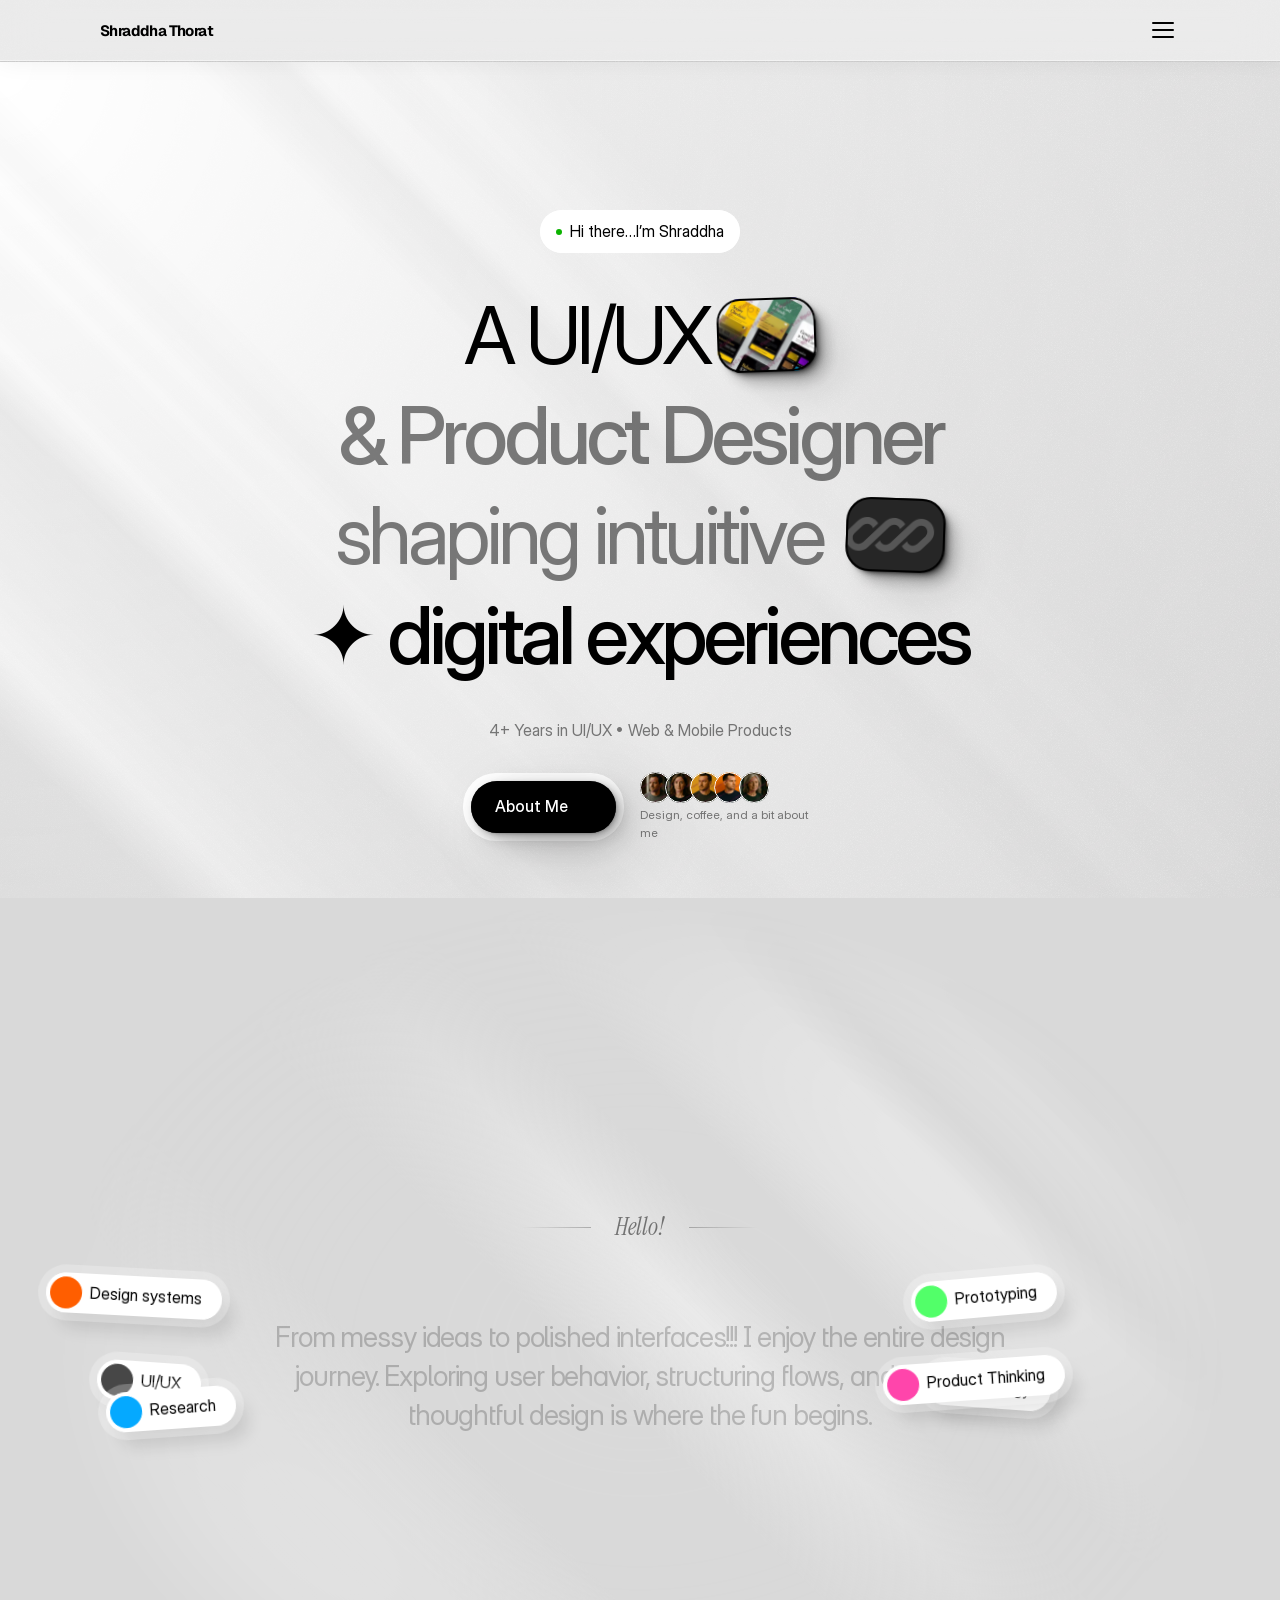
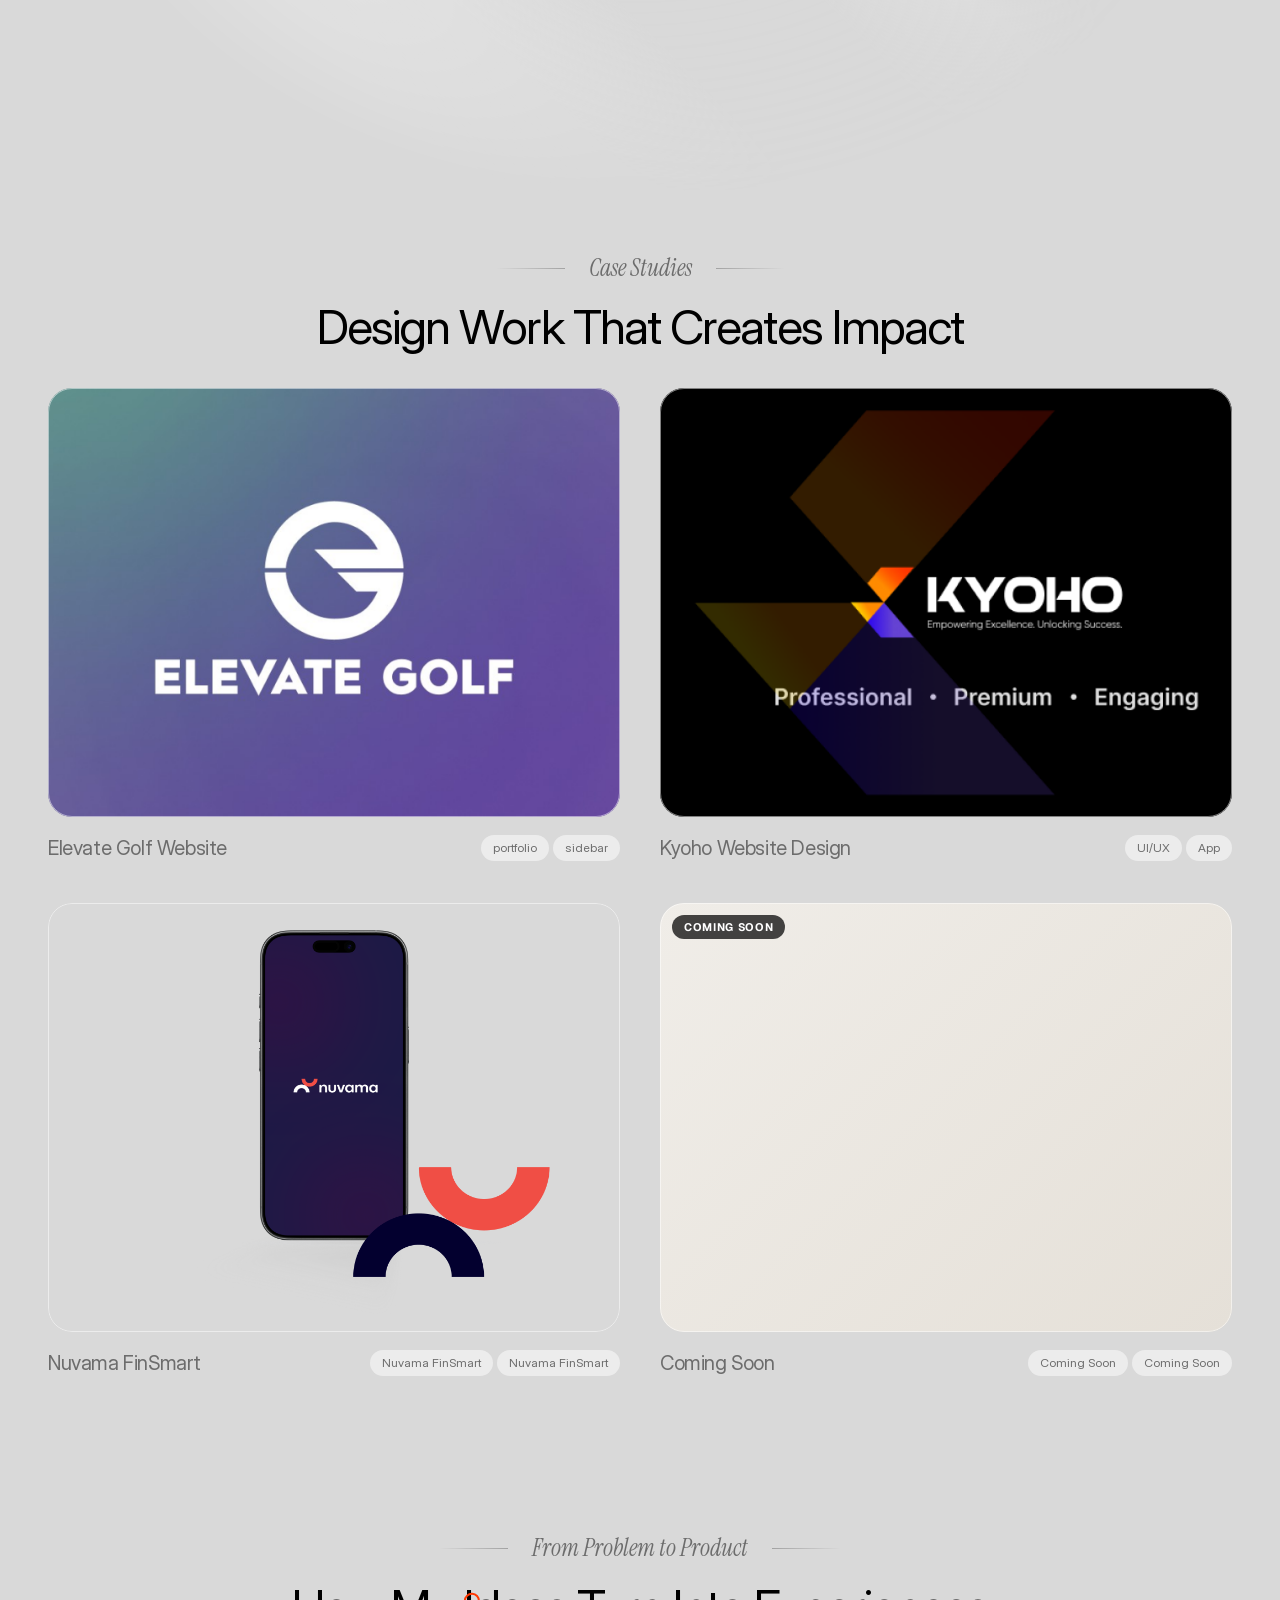
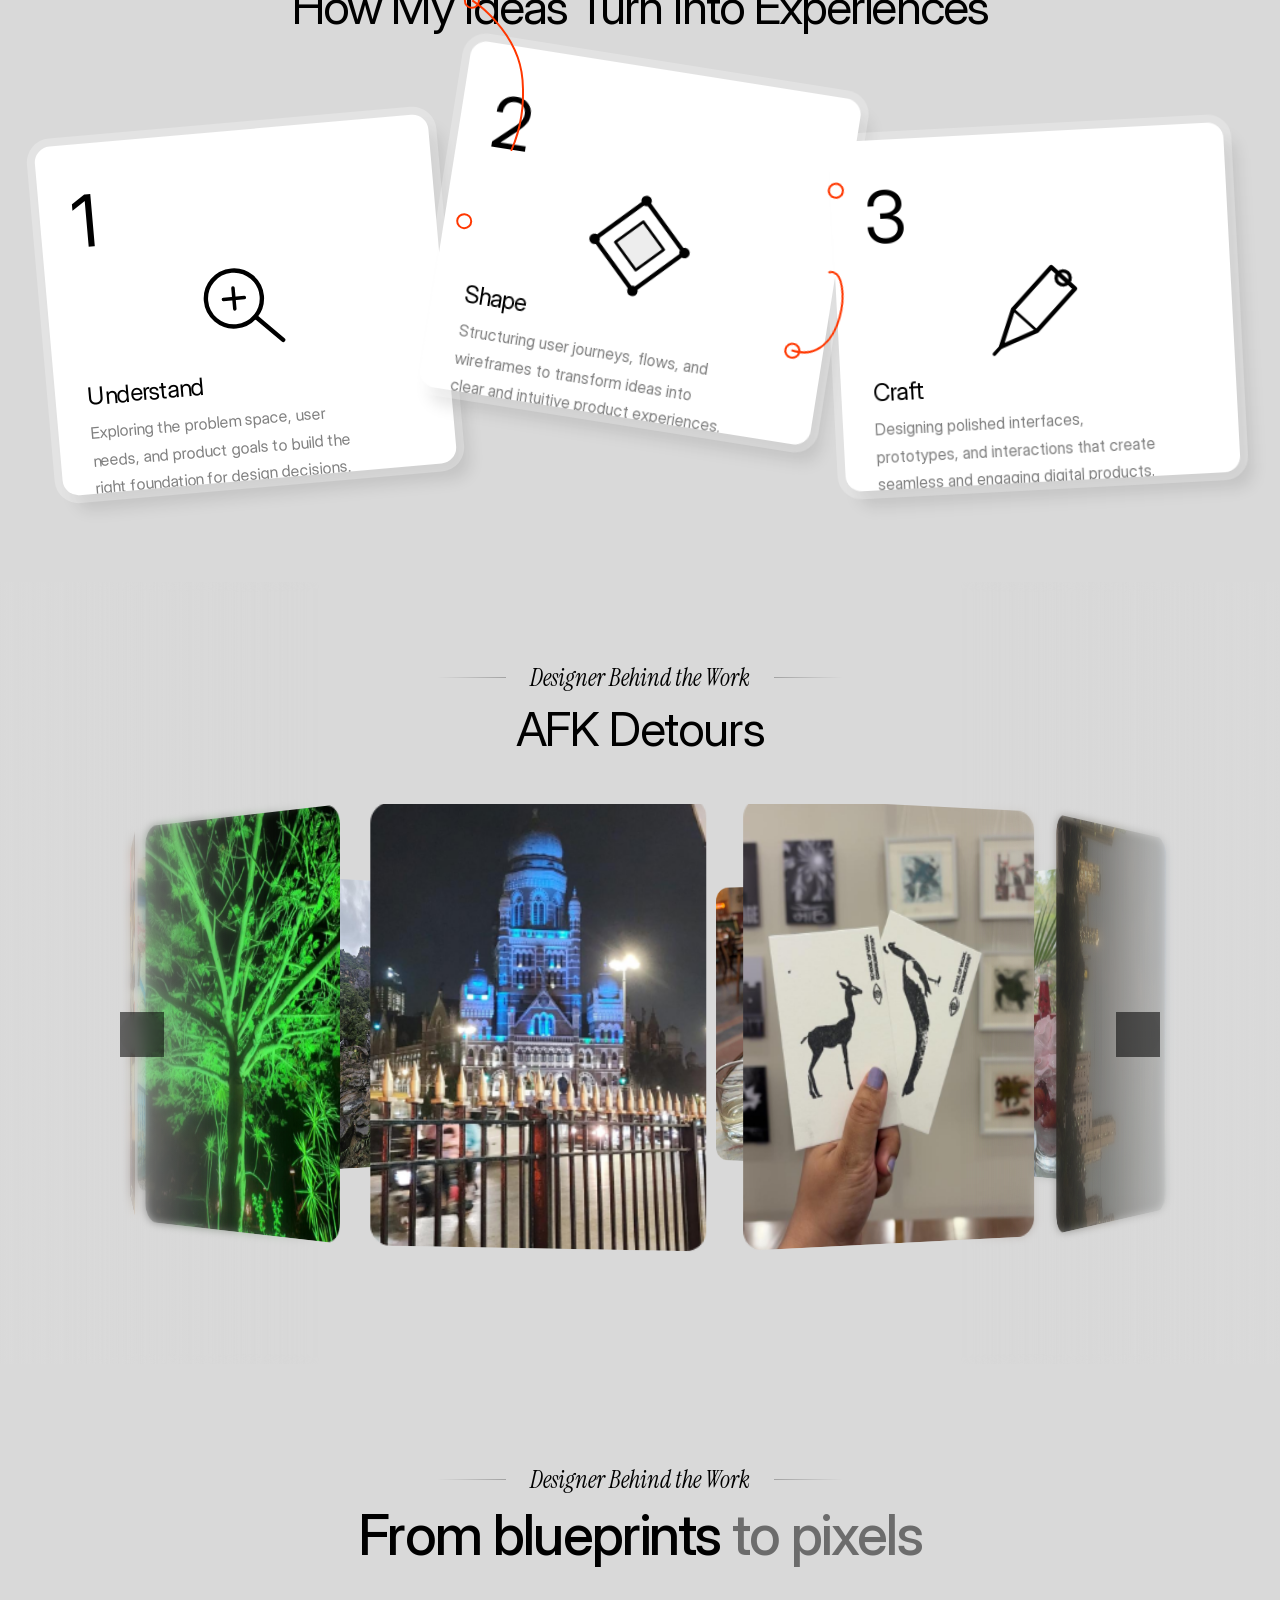
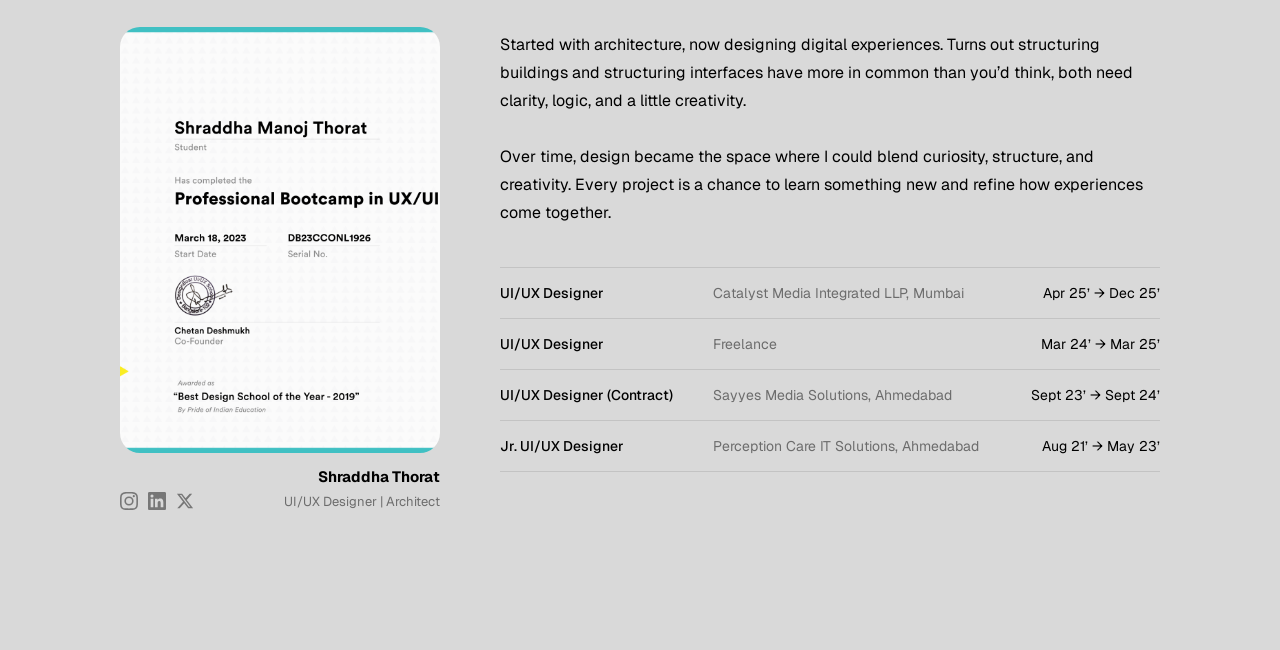
==== commit 10c4f9a7: "Fix Framer about hide with #main #about-1 selector, force padding, simplify anchor redirects Co-Auth" ====
--- a/index.html
+++ b/index.html
@@ -485,7 +485,7 @@
 
     <!-- End of bodyStart -->
 	
-	<div id="main" data-framer-hydrate-v2="{&quot;routeId&quot;:&quot;RTbM5kfhR&quot;,&quot;localeId&quot;:&quot;default&quot;,&quot;breakpoints&quot;:[{&quot;hash&quot;:&quot;1qit58p&quot;,&quot;mediaQuery&quot;:&quot;(min-width: 1440px)&quot;},{&quot;hash&quot;:&quot;cbel8a&quot;,&quot;mediaQuery&quot;:&quot;(min-width: 810px) and (max-width: 1439.98px)&quot;},{&quot;hash&quot;:&quot;1172iny&quot;,&quot;mediaQuery&quot;:&quot;(max-width: 809.98px)&quot;},{&quot;hash&quot;:&quot;zq1g26&quot;,&quot;mediaQuery&quot;:&quot;(min-width: 1440px)&quot;},{&quot;hash&quot;:&quot;hhd1g&quot;,&quot;mediaQuery&quot;:&quot;(min-width: 810px) and (max-width: 1439.98px)&quot;},{&quot;hash&quot;:&quot;5mexov&quot;,&quot;mediaQuery&quot;:&quot;(max-width: 809.98px)&quot;}]}" data-framer-ssr-released-at="2026-04-07T14:37:52.571Z" data-framer-page-optimized-at="2026-04-20T15:30:20.604Z" data-framer-generated-page><!--$--><!--$--><style data-framer-html-style>:root body { background: var(--token-aa303802-e5d1-4856-bfe5-30475052d91c, rgb(217, 217, 217)); }</style><div class="framer-oZf1Y framer-zq1g26" data-layout-template="true" style="min-height:100vh;width:auto"><!--$--><div class="framer-1bgyf1y-container" data-framer-appear-id="1bgyf1y" style="opacity:0.001;transform:translateY(-48px)"><div class="ssr-variant hidden-5mexov hidden-hhd1g"><nav class="framer-yXt4k framer-zEDFh framer-Se8Mz framer-4kFkF framer-x6ybs1 framer-v-x6ybs1" data-framer-name="Variant 1" style="--t9qi7n:0px 120px 0px 120px;width:100%"><div class="framer-1lcmve6" data-framer-name="Top"><!--$--><a class="framer-1o9hqr0 framer-1n51aqx" data-framer-name="wordmark" style="background-color:var(--token-cd9f24d5-f0ad-4213-bead-63c4e991dc40, rgb(255, 255, 255));border-bottom-left-radius:22px;border-bottom-right-radius:22px;border-top-left-radius:22px;border-top-right-radius:22px" href="./" data-framer-page-link-current="true"><div class="framer-kz7vw9" style="--extracted-r6o4lv:var(--token-00af65c3-92fd-4f69-9228-cfe71d95f29a, rgb(0, 0, 0));--framer-link-text-color:rgb(0, 153, 255);--framer-link-text-decoration:underline;transform:none" data-framer-component-type="RichTextContainer"><p style="--font-selector:RlI7SW50ZXJEaXNwbGF5;--framer-font-family:&quot;Inter Display&quot;, &quot;Inter Display Placeholder&quot;, sans-serif;--framer-line-height:1.7em;--framer-text-color:var(--extracted-r6o4lv, var(--token-00af65c3-92fd-4f69-9228-cfe71d95f29a, rgb(0, 0, 0)))" class="framer-text"><strong class="framer-text">Shraddha Thorat</strong></p></div></a><!--/$--><div class="framer-yqymta" data-framer-name="menu" style="border-bottom-left-radius:24px;border-bottom-right-radius:24px;border-top-left-radius:24px;border-top-right-radius:24px"><div class="framer-vq3wmf-container" data-framer-name="Menu Icon" id="undefined-vq3wmf" name="Menu Icon"><div name="Menu Icon" class="framer-t80rX framer-1ewtnv7 framer-v-1ewtnv7" data-framer-name="Menu" data-highlight="true" style="background-color:var(--token-cd9f24d5-f0ad-4213-bead-63c4e991dc40, rgb(255, 255, 255));border-bottom-left-radius:48px;border-bottom-right-radius:48px;border-top-left-radius:48px;border-top-right-radius:48px" tabindex="0"><div class="framer-1pldo3g" data-framer-name="Bottom" style="background-color:var(--token-00af65c3-92fd-4f69-9228-cfe71d95f29a, rgb(0, 0, 0));border-bottom-left-radius:10px;border-bottom-right-radius:10px;border-top-left-radius:10px;border-top-right-radius:10px;transform:none"></div><div class="framer-u50iwl" data-framer-name="Top" style="background-color:var(--token-00af65c3-92fd-4f69-9228-cfe71d95f29a, rgb(0, 0, 0));border-bottom-left-radius:10px;border-bottom-right-radius:10px;border-top-left-radius:10px;border-top-right-radius:10px;transform:none"></div></div></div></div></div></nav></div><div class="ssr-variant hidden-hhd1g hidden-zq1g26"><nav class="framer-yXt4k framer-zEDFh framer-Se8Mz framer-4kFkF framer-x6ybs1 framer-v-x6ybs1" data-framer-name="Variant 1" style="--t9qi7n:0px 24px 0px 24px;width:100%"><div class="framer-1lcmve6" data-framer-name="Top"><!--$--><a class="framer-1o9hqr0 framer-1n51aqx" data-framer-name="wordmark" style="background-color:var(--token-cd9f24d5-f0ad-4213-bead-63c4e991dc40, rgb(255, 255, 255));border-bottom-left-radius:22px;border-bottom-right-radius:22px;border-top-left-radius:22px;border-top-right-radius:22px" href="./" data-framer-page-link-current="true"><div class="framer-kz7vw9" style="--extracted-r6o4lv:var(--token-00af65c3-92fd-4f69-9228-cfe71d95f29a, rgb(0, 0, 0));--framer-link-text-color:rgb(0, 153, 255);--framer-link-text-decoration:underline;transform:none" data-framer-component-type="RichTextContainer"><p style="--font-selector:RlI7SW50ZXJEaXNwbGF5;--framer-font-family:&quot;Inter Display&quot;, &quot;Inter Display Placeholder&quot;, sans-serif;--framer-line-height:1.7em;--framer-text-color:var(--extracted-r6o4lv, var(--token-00af65c3-92fd-4f69-9228-cfe71d95f29a, rgb(0, 0, 0)))" class="framer-text"><strong class="framer-text">Shraddha Thorat</strong></p></div></a><!--/$--><div class="framer-yqymta" data-framer-name="menu" style="border-bottom-left-radius:24px;border-bottom-right-radius:24px;border-top-left-radius:24px;border-top-right-radius:24px"><div class="framer-vq3wmf-container" data-framer-name="Menu Icon" id="undefined-vq3wmf" name="Menu Icon"><div name="Menu Icon" class="framer-t80rX framer-1ewtnv7 framer-v-1ewtnv7" data-framer-name="Menu" data-highlight="true" style="background-color:var(--token-cd9f24d5-f0ad-4213-bead-63c4e991dc40, rgb(255, 255, 255));border-bottom-left-radius:48px;border-bottom-right-radius:48px;border-top-left-radius:48px;border-top-right-radius:48px" tabindex="0"><div class="framer-1pldo3g" data-framer-name="Bottom" style="background-color:var(--token-00af65c3-92fd-4f69-9228-cfe71d95f29a, rgb(0, 0, 0));border-bottom-left-radius:10px;border-bottom-right-radius:10px;border-top-left-radius:10px;border-top-right-radius:10px;transform:none"></div><div class="framer-u50iwl" data-framer-name="Top" style="background-color:var(--token-00af65c3-92fd-4f69-9228-cfe71d95f29a, rgb(0, 0, 0));border-bottom-left-radius:10px;border-bottom-right-radius:10px;border-top-left-radius:10px;border-top-right-radius:10px;transform:none"></div></div></div></div></div></nav></div><div class="ssr-variant hidden-5mexov hidden-zq1g26"><nav class="framer-yXt4k framer-zEDFh framer-Se8Mz framer-4kFkF framer-x6ybs1 framer-v-x6ybs1" data-framer-name="Variant 1" style="--t9qi7n:0px 48px 0px 48px;width:100%"><div class="framer-1lcmve6" data-framer-name="Top"><!--$--><a class="framer-1o9hqr0 framer-1n51aqx" data-framer-name="wordmark" style="background-color:var(--token-cd9f24d5-f0ad-4213-bead-63c4e991dc40, rgb(255, 255, 255));border-bottom-left-radius:22px;border-bottom-right-radius:22px;border-top-left-radius:22px;border-top-right-radius:22px" href="./" data-framer-page-link-current="true"><div class="framer-kz7vw9" style="--extracted-r6o4lv:var(--token-00af65c3-92fd-4f69-9228-cfe71d95f29a, rgb(0, 0, 0));--framer-link-text-color:rgb(0, 153, 255);--framer-link-text-decoration:underline;transform:none" data-framer-component-type="RichTextContainer"><p style="--font-selector:RlI7SW50ZXJEaXNwbGF5;--framer-font-family:&quot;Inter Display&quot;, &quot;Inter Display Placeholder&quot;, sans-serif;--framer-line-height:1.7em;--framer-text-color:var(--extracted-r6o4lv, var(--token-00af65c3-92fd-4f69-9228-cfe71d95f29a, rgb(0, 0, 0)))" class="framer-text"><strong class="framer-text">Shraddha Thorat</strong></p></div></a><!--/$--><div class="framer-yqymta" data-framer-name="menu" style="border-bottom-left-radius:24px;border-bottom-right-radius:24px;border-top-left-radius:24px;border-top-right-radius:24px"><div class="framer-vq3wmf-container" data-framer-name="Menu Icon" id="undefined-vq3wmf" name="Menu Icon"><div name="Menu Icon" class="framer-t80rX framer-1ewtnv7 framer-v-1ewtnv7" data-framer-name="Menu" data-highlight="true" style="background-color:var(--token-cd9f24d5-f0ad-4213-bead-63c4e991dc40, rgb(255, 255, 255));border-bottom-left-radius:48px;border-bottom-right-radius:48px;border-top-left-radius:48px;border-top-right-radius:48px" tabindex="0"><div class="framer-1pldo3g" data-framer-name="Bottom" style="background-color:var(--token-00af65c3-92fd-4f69-9228-cfe71d95f29a, rgb(0, 0, 0));border-bottom-left-radius:10px;border-bottom-right-radius:10px;border-top-left-radius:10px;border-top-right-radius:10px;transform:none"></div><div class="framer-u50iwl" data-framer-name="Top" style="background-color:var(--token-00af65c3-92fd-4f69-9228-cfe71d95f29a, rgb(0, 0, 0));border-bottom-left-radius:10px;border-bottom-right-radius:10px;border-top-left-radius:10px;border-top-right-radius:10px;transform:none"></div></div></div></div></div></nav></div></div><!--/$--><style data-framer-html-style>html body { background: var(--token-aa303802-e5d1-4856-bfe5-30475052d91c, rgb(218, 218, 224)); }</style><div data-framer-root class="framer-QKIC2 framer-T7IxC framer-f1AEy framer-ww2Iu framer-e9Yxo framer-9ipBR framer-zEDFh framer-1qit58p" data-selection="true" style="min-height:100vh;width:auto;display:contents"><div class="framer-akwmn1" data-framer-name="noise"><div style="position:absolute;border-radius:inherit;corner-shape:inherit;top:0;right:0;bottom:0;left:0;background-image:url(https://framerusercontent.com/images/6mcf62RlDfRfU61Yg5vb2pefpi4.png?width=256&amp;height=256);background-repeat:repeat;background-position:left top;border:0;background-size:150px auto" data-framer-background-image-wrapper="true"></div></div><div class="framer-19638bs" data-framer-name="bg"><div class="framer-1q5tj4x" style="transform:skewX(45deg)"></div><div class="framer-113bvzp" style="transform:skewX(45deg)"></div><div class="framer-1h392ap" style="transform:skewX(45deg)"></div><div class="framer-51qstn" style="transform:skewX(45deg)"></div><div class="framer-1lq1g3k" style="transform:skewX(45deg)"></div></div><div class="framer-1ptyt9c" data-framer-name="hero" id="hero"><div class="framer-irhe9h" data-framer-name="container"><div class="framer-g4eytp" data-framer-name="Hero Content"><div class="framer-1o2ej8" data-border="true" data-framer-appear-id="1o2ej8" data-framer-name="Tab" style="opacity:0.001;transform:none"><div class="framer-15xee76"></div><div class="framer-1wcd3ka" style="transform:none" data-framer-component-type="RichTextContainer"><p class="framer-text framer-styles-preset-21ogod" data-styles-preset="xZndidUCt" dir="auto" style="--framer-text-color:var(--token-00af65c3-92fd-4f69-9228-cfe71d95f29a, rgb(0, 0, 0))">Hi there…I’m Shraddha</p></div></div><div class="framer-1y81y3z" data-framer-name="heading"><div class="framer-1wdv21l" style="transform:none" data-framer-component-type="RichTextContainer"><h1 class="framer-text framer-styles-preset-wd4756" data-styles-preset="Aww_5w5bo" dir="auto"><span style="white-space:nowrap"><span style="display:inline-block;opacity:0.001;filter:blur(4px);transform:translateX(0px) translateY(10px) scale(1) rotate(0deg) skewX(0deg) skewY(0deg)">A</span></span> <span style="white-space:nowrap"><span style="display:inline-block;opacity:0.001;filter:blur(4px);transform:translateX(0px) translateY(10px) scale(1) rotate(0deg) skewX(0deg) skewY(0deg)">U</span><span style="display:inline-block;opacity:0.001;filter:blur(4px);transform:translateX(0px) translateY(10px) scale(1) rotate(0deg) skewX(0deg) skewY(0deg)">I</span><span style="display:inline-block;opacity:0.001;filter:blur(4px);transform:translateX(0px) translateY(10px) scale(1) rotate(0deg) skewX(0deg) skewY(0deg)">/</span><span style="display:inline-block;opacity:0.001;filter:blur(4px);transform:translateX(0px) translateY(10px) scale(1) rotate(0deg) skewX(0deg) skewY(0deg)">U</span><span style="display:inline-block;opacity:0.001;filter:blur(4px);transform:translateX(0px) translateY(10px) scale(1) rotate(0deg) skewX(0deg) skewY(0deg)">X</span></span></h1></div><div class="framer-nlltkq" data-border="true" data-framer-appear-id="nlltkq" data-framer-name="slideshow" style="opacity:0.001;transform:translateX(-9px) translateY(-43px) rotate(-13deg)"><div class="framer-16tn7ha-container"><!--$--><section style="display:flex;flex-direction:row;width:100%;height:100%;max-width:100%;max-height:100%;place-items:center;margin:0;padding:0px;list-style-type:none;text-indent:none;opacity:0.001;user-select:none"><div style="width:100%;height:100%;margin:0;padding:inherit;position:absolute;inset:0;overflow:hidden;border-radius:0;user-select:none;perspective:1200px"><ul style="display:flex;flex-direction:column;width:100%;height:100%;max-width:100%;max-height:100%;place-items:center;margin:0;padding:0;list-style-type:none;text-indent:none;gap:0;cursor:grab;user-select:none;transform:none;-webkit-touch-callout:none;-webkit-user-select:none;touch-action:pan-x" draggable="false"><li style="display:contents" aria-hidden="false"><div class="framer-1qjgidg" data-framer-name="d2e034d8277d80610937178b3a633478_1" style="flex-shrink:0;user-select:none;width:100%;height:100%;opacity:1;visibility:hidden;transform:none;transform-origin:50% 0% 0"><div style="position:absolute;border-radius:inherit;corner-shape:inherit;top:0;right:0;bottom:0;left:0" data-framer-background-image-wrapper="true"><img decoding="async" width="400" height="300" src="https://framerusercontent.com/images/0Y1cjcOdQp68PBw6G3HHfHz6TYo.jpg?width=400&amp;height=300" alt style="display:block;width:100%;height:100%;border-radius:inherit;corner-shape:inherit;object-position:center;object-fit:cover"></div></div></li><li style="display:contents" aria-hidden="false"><div class="framer-1ncngxr" data-framer-name="$8d5288d632fe05615bbd8e19c5ac7756" style="flex-shrink:0;user-select:none;width:100%;height:100%;opacity:1;visibility:hidden;transform:none;transform-origin:50% 0% 0"><div style="position:absolute;border-radius:inherit;corner-shape:inherit;top:0;right:0;bottom:0;left:0" data-framer-background-image-wrapper="true"><img decoding="async" width="400" height="300" src="https://framerusercontent.com/images/jSslhcqo8HKNjUvPEceq7bhbY.jpg?width=400&amp;height=300" alt style="display:block;width:100%;height:100%;border-radius:inherit;corner-shape:inherit;object-position:center;object-fit:cover"></div></div></li><li style="display:contents" aria-hidden="false"><div class="framer-1ncngxr" data-framer-name="$8d5288d632fe05615bbd8e19c5ac7756" style="flex-shrink:0;user-select:none;width:100%;height:100%;opacity:1;visibility:hidden;transform:none;transform-origin:50% 0% 0"><div style="position:absolute;border-radius:inherit;corner-shape:inherit;top:0;right:0;bottom:0;left:0" data-framer-background-image-wrapper="true"><img decoding="async" width="400" height="300" src="https://framerusercontent.com/images/jSslhcqo8HKNjUvPEceq7bhbY.jpg?width=400&amp;height=300" alt style="display:block;width:100%;height:100%;border-radius:inherit;corner-shape:inherit;object-position:center;object-fit:cover"></div></div></li><li style="display:contents" aria-hidden="true"><div class="framer-1qjgidg" data-framer-name="d2e034d8277d80610937178b3a633478_1" style="flex-shrink:0;user-select:none;width:100%;height:100%;opacity:1;visibility:hidden;transform:none;transform-origin:50% 0% 0"><div style="position:absolute;border-radius:inherit;corner-shape:inherit;top:0;right:0;bottom:0;left:0" data-framer-background-image-wrapper="true"><img decoding="async" width="400" height="300" src="https://framerusercontent.com/images/0Y1cjcOdQp68PBw6G3HHfHz6TYo.jpg?width=400&amp;height=300" alt style="display:block;width:100%;height:100%;border-radius:inherit;corner-shape:inherit;object-position:center;object-fit:cover"></div></div></li><li style="display:contents" aria-hidden="true"><div class="framer-1ncngxr" data-framer-name="$8d5288d632fe05615bbd8e19c5ac7756" style="flex-shrink:0;user-select:none;width:100%;height:100%;opacity:1;visibility:hidden;transform:none;transform-origin:50% 0% 0"><div style="position:absolute;border-radius:inherit;corner-shape:inherit;top:0;right:0;bottom:0;left:0" data-framer-background-image-wrapper="true"><img decoding="async" width="400" height="300" src="https://framerusercontent.com/images/jSslhcqo8HKNjUvPEceq7bhbY.jpg?width=400&amp;height=300" alt style="display:block;width:100%;height:100%;border-radius:inherit;corner-shape:inherit;object-position:center;object-fit:cover"></div></div></li><li style="display:contents" aria-hidden="true"><div class="framer-1ncngxr" data-framer-name="$8d5288d632fe05615bbd8e19c5ac7756" style="flex-shrink:0;user-select:none;width:100%;height:100%;opacity:1;visibility:hidden;transform:none;transform-origin:50% 0% 0"><div style="position:absolute;border-radius:inherit;corner-shape:inherit;top:0;right:0;bottom:0;left:0" data-framer-background-image-wrapper="true"><img decoding="async" width="400" height="300" src="https://framerusercontent.com/images/jSslhcqo8HKNjUvPEceq7bhbY.jpg?width=400&amp;height=300" alt style="display:block;width:100%;height:100%;border-radius:inherit;corner-shape:inherit;object-position:center;object-fit:cover"></div></div></li><li style="display:contents" aria-hidden="true"><div class="framer-1qjgidg" data-framer-name="d2e034d8277d80610937178b3a633478_1" style="flex-shrink:0;user-select:none;width:100%;height:100%;opacity:1;visibility:hidden;transform:none;transform-origin:50% 0% 0"><div style="position:absolute;border-radius:inherit;corner-shape:inherit;top:0;right:0;bottom:0;left:0" data-framer-background-image-wrapper="true"><img decoding="async" width="400" height="300" src="https://framerusercontent.com/images/0Y1cjcOdQp68PBw6G3HHfHz6TYo.jpg?width=400&amp;height=300" alt style="display:block;width:100%;height:100%;border-radius:inherit;corner-shape:inherit;object-position:center;object-fit:cover"></div></div></li><li style="display:contents" aria-hidden="true"><div class="framer-1ncngxr" data-framer-name="$8d5288d632fe05615bbd8e19c5ac7756" style="flex-shrink:0;user-select:none;width:100%;height:100%;opacity:1;visibility:hidden;transform:none;transform-origin:50% 0% 0"><div style="position:absolute;border-radius:inherit;corner-shape:inherit;top:0;right:0;bottom:0;left:0" data-framer-background-image-wrapper="true"><img decoding="async" width="400" height="300" src="https://framerusercontent.com/images/jSslhcqo8HKNjUvPEceq7bhbY.jpg?width=400&amp;height=300" alt style="display:block;width:100%;height:100%;border-radius:inherit;corner-shape:inherit;object-position:center;object-fit:cover"></div></div></li><li style="display:contents" aria-hidden="true"><div class="framer-1ncngxr" data-framer-name="$8d5288d632fe05615bbd8e19c5ac7756" style="flex-shrink:0;user-select:none;width:100%;height:100%;opacity:1;visibility:hidden;transform:none;transform-origin:50% 0% 0"><div style="position:absolute;border-radius:inherit;corner-shape:inherit;top:0;right:0;bottom:0;left:0" data-framer-background-image-wrapper="true"><img decoding="async" width="400" height="300" src="https://framerusercontent.com/images/jSslhcqo8HKNjUvPEceq7bhbY.jpg?width=400&amp;height=300" alt style="display:block;width:100%;height:100%;border-radius:inherit;corner-shape:inherit;object-position:center;object-fit:cover"></div></div></li><li style="display:contents" aria-hidden="true"><div class="framer-1qjgidg" data-framer-name="d2e034d8277d80610937178b3a633478_1" style="flex-shrink:0;user-select:none;width:100%;height:100%;opacity:1;visibility:hidden;transform:none;transform-origin:50% 0% 0"><div style="position:absolute;border-radius:inherit;corner-shape:inherit;top:0;right:0;bottom:0;left:0" data-framer-background-image-wrapper="true"><img decoding="async" width="400" height="300" src="https://framerusercontent.com/images/0Y1cjcOdQp68PBw6G3HHfHz6TYo.jpg?width=400&amp;height=300" alt style="display:block;width:100%;height:100%;border-radius:inherit;corner-shape:inherit;object-position:center;object-fit:cover"></div></div></li><li style="display:contents" aria-hidden="true"><div class="framer-1ncngxr" data-framer-name="$8d5288d632fe05615bbd8e19c5ac7756" style="flex-shrink:0;user-select:none;width:100%;height:100%;opacity:1;visibility:hidden;transform:none;transform-origin:50% 0% 0"><div style="position:absolute;border-radius:inherit;corner-shape:inherit;top:0;right:0;bottom:0;left:0" data-framer-background-image-wrapper="true"><img decoding="async" width="400" height="300" src="https://framerusercontent.com/images/jSslhcqo8HKNjUvPEceq7bhbY.jpg?width=400&amp;height=300" alt style="display:block;width:100%;height:100%;border-radius:inherit;corner-shape:inherit;object-position:center;object-fit:cover"></div></div></li><li style="display:contents" aria-hidden="true"><div class="framer-1ncngxr" data-framer-name="$8d5288d632fe05615bbd8e19c5ac7756" style="flex-shrink:0;user-select:none;width:100%;height:100%;opacity:1;visibility:hidden;transform:none;transform-origin:50% 0% 0"><div style="position:absolute;border-radius:inherit;corner-shape:inherit;top:0;right:0;bottom:0;left:0" data-framer-background-image-wrapper="true"><img decoding="async" width="400" height="300" src="https://framerusercontent.com/images/jSslhcqo8HKNjUvPEceq7bhbY.jpg?width=400&amp;height=300" alt style="display:block;width:100%;height:100%;border-radius:inherit;corner-shape:inherit;object-position:center;object-fit:cover"></div></div></li></ul></div><fieldset style="display:flex;justify-content:space-between;align-items:center;position:absolute;pointer-events:none;user-select:none;top:0;left:0;right:0;bottom:0;border:0;padding:0;margin:0" aria-label="Slideshow pagination controls" class="framer--slideshow-controls"><div style="position:absolute;display:flex;flex-direction:column;justify-content:space-between;gap:unset;opacity:1;align-items:center;inset:20px;top:20px;left:20px;right:20px;bottom:20px"><button type="button" style="border:none;display:none;place-content:center;place-items:center;overflow:hidden;background:transparent;cursor:pointer;margin:0;padding:0;background-color:rgba(0, 0, 0, 0.2);width:40px;height:40px;border-radius:40px;pointer-events:auto;transform:rotate(90deg)" aria-label="Previous" tabindex="0"><img decoding="async" width="40" height="40" src="assets/framerusercontent.com/images/6tTbkXggWgQCAJ4DO2QEdXXmgM.svg" alt="Back Arrow"></button><button type="button" style="border:none;display:none;place-content:center;place-items:center;overflow:hidden;background:transparent;cursor:pointer;margin:0;padding:0;background-color:rgba(0, 0, 0, 0.2);width:40px;height:40px;border-radius:40px;pointer-events:auto;transform:rotate(90deg)" aria-label="Next" tabindex="0"><img decoding="async" width="40" height="40" src="assets/framerusercontent.com/images/11KSGbIZoRSg4pjdnUoif6MKHI.svg" alt="Next Arrow"></button></div></fieldset></section><!--/$--></div></div><div class="framer-1wr3nz2" style="transform:none" data-framer-component-type="RichTextContainer"><h1 class="framer-text framer-styles-preset-wd4756" data-styles-preset="Aww_5w5bo" dir="auto" style="--framer-text-color:var(--token-cecefbc2-3137-4c31-97a2-c273c08d7ba5, rgba(0, 0, 0, 0.5))"><strong class="framer-text"><span style="white-space:nowrap"><span style="display:inline-block;opacity:0.001;filter:blur(4px);transform:translateX(0px) translateY(10px) scale(1) rotate(0deg) skewX(0deg) skewY(0deg)">&amp;</span></span> <span style="white-space:nowrap"><span style="display:inline-block;opacity:0.001;filter:blur(4px);transform:translateX(0px) translateY(10px) scale(1) rotate(0deg) skewX(0deg) skewY(0deg)">P</span><span style="display:inline-block;opacity:0.001;filter:blur(4px);transform:translateX(0px) translateY(10px) scale(1) rotate(0deg) skewX(0deg) skewY(0deg)">r</span><span style="display:inline-block;opacity:0.001;filter:blur(4px);transform:translateX(0px) translateY(10px) scale(1) rotate(0deg) skewX(0deg) skewY(0deg)">o</span><span style="display:inline-block;opacity:0.001;filter:blur(4px);transform:translateX(0px) translateY(10px) scale(1) rotate(0deg) skewX(0deg) skewY(0deg)">d</span><span style="display:inline-block;opacity:0.001;filter:blur(4px);transform:translateX(0px) translateY(10px) scale(1) rotate(0deg) skewX(0deg) skewY(0deg)">u</span><span style="display:inline-block;opacity:0.001;filter:blur(4px);transform:translateX(0px) translateY(10px) scale(1) rotate(0deg) skewX(0deg) skewY(0deg)">c</span><span style="display:inline-block;opacity:0.001;filter:blur(4px);transform:translateX(0px) translateY(10px) scale(1) rotate(0deg) skewX(0deg) skewY(0deg)">t</span></span> <span style="white-space:nowrap"><span style="display:inline-block;opacity:0.001;filter:blur(4px);transform:translateX(0px) translateY(10px) scale(1) rotate(0deg) skewX(0deg) skewY(0deg)">D</span><span style="display:inline-block;opacity:0.001;filter:blur(4px);transform:translateX(0px) translateY(10px) scale(1) rotate(0deg) skewX(0deg) skewY(0deg)">e</span><span style="display:inline-block;opacity:0.001;filter:blur(4px);transform:translateX(0px) translateY(10px) scale(1) rotate(0deg) skewX(0deg) skewY(0deg)">s</span><span style="display:inline-block;opacity:0.001;filter:blur(4px);transform:translateX(0px) translateY(10px) scale(1) rotate(0deg) skewX(0deg) skewY(0deg)">i</span><span style="display:inline-block;opacity:0.001;filter:blur(4px);transform:translateX(0px) translateY(10px) scale(1) rotate(0deg) skewX(0deg) skewY(0deg)">g</span><span style="display:inline-block;opacity:0.001;filter:blur(4px);transform:translateX(0px) translateY(10px) scale(1) rotate(0deg) skewX(0deg) skewY(0deg)">n</span><span style="display:inline-block;opacity:0.001;filter:blur(4px);transform:translateX(0px) translateY(10px) scale(1) rotate(0deg) skewX(0deg) skewY(0deg)">e</span><span style="display:inline-block;opacity:0.001;filter:blur(4px);transform:translateX(0px) translateY(10px) scale(1) rotate(0deg) skewX(0deg) skewY(0deg)">r</span></span></strong></h1></div><div class="framer-azanq1" style="transform:none" data-framer-component-type="RichTextContainer"><h1 class="framer-text framer-styles-preset-wd4756" data-styles-preset="Aww_5w5bo" dir="auto" style="--framer-text-color:var(--token-cecefbc2-3137-4c31-97a2-c273c08d7ba5, rgba(0, 0, 0, 0.5))"><span style="white-space:nowrap"><span style="display:inline-block;opacity:0.001;filter:blur(4px);transform:translateX(0px) translateY(10px) scale(1) rotate(0deg) skewX(0deg) skewY(0deg)">s</span><span style="display:inline-block;opacity:0.001;filter:blur(4px);transform:translateX(0px) translateY(10px) scale(1) rotate(0deg) skewX(0deg) skewY(0deg)">h</span><span style="display:inline-block;opacity:0.001;filter:blur(4px);transform:translateX(0px) translateY(10px) scale(1) rotate(0deg) skewX(0deg) skewY(0deg)">a</span><span style="display:inline-block;opacity:0.001;filter:blur(4px);transform:translateX(0px) translateY(10px) scale(1) rotate(0deg) skewX(0deg) skewY(0deg)">p</span><span style="display:inline-block;opacity:0.001;filter:blur(4px);transform:translateX(0px) translateY(10px) scale(1) rotate(0deg) skewX(0deg) skewY(0deg)">i</span><span style="display:inline-block;opacity:0.001;filter:blur(4px);transform:translateX(0px) translateY(10px) scale(1) rotate(0deg) skewX(0deg) skewY(0deg)">n</span><span style="display:inline-block;opacity:0.001;filter:blur(4px);transform:translateX(0px) translateY(10px) scale(1) rotate(0deg) skewX(0deg) skewY(0deg)">g</span></span> <span style="white-space:nowrap"><span style="display:inline-block;opacity:0.001;filter:blur(4px);transform:translateX(0px) translateY(10px) scale(1) rotate(0deg) skewX(0deg) skewY(0deg)">i</span><span style="display:inline-block;opacity:0.001;filter:blur(4px);transform:translateX(0px) translateY(10px) scale(1) rotate(0deg) skewX(0deg) skewY(0deg)">n</span><span style="display:inline-block;opacity:0.001;filter:blur(4px);transform:translateX(0px) translateY(10px) scale(1) rotate(0deg) skewX(0deg) skewY(0deg)">t</span><span style="display:inline-block;opacity:0.001;filter:blur(4px);transform:translateX(0px) translateY(10px) scale(1) rotate(0deg) skewX(0deg) skewY(0deg)">u</span><span style="display:inline-block;opacity:0.001;filter:blur(4px);transform:translateX(0px) translateY(10px) scale(1) rotate(0deg) skewX(0deg) skewY(0deg)">i</span><span style="display:inline-block;opacity:0.001;filter:blur(4px);transform:translateX(0px) translateY(10px) scale(1) rotate(0deg) skewX(0deg) skewY(0deg)">t</span><span style="display:inline-block;opacity:0.001;filter:blur(4px);transform:translateX(0px) translateY(10px) scale(1) rotate(0deg) skewX(0deg) skewY(0deg)">i</span><span style="display:inline-block;opacity:0.001;filter:blur(4px);transform:translateX(0px) translateY(10px) scale(1) rotate(0deg) skewX(0deg) skewY(0deg)">v</span><span style="display:inline-block;opacity:0.001;filter:blur(4px);transform:translateX(0px) translateY(10px) scale(1) rotate(0deg) skewX(0deg) skewY(0deg)">e</span></span> <span style="white-space:nowrap"></span></h1></div><div class="framer-1a56uwu" data-border="true" data-framer-appear-id="1a56uwu" data-framer-name="ticker" style="opacity:0.001;transform:translateX(12px) translateY(-18px) rotate(6deg)"><div class="framer-62c64b-container"><!--$--><section style="display:flex;width:100%;height:100%;max-width:100%;max-height:100%;place-items:center;margin:0;padding:0px;list-style-type:none;text-indent:none;opacity:0;overflow:hidden"><ul style="display:flex;width:100%;height:100%;max-width:100%;max-height:100%;place-items:center;margin:0;padding:0;list-style-type:none;text-indent:none;gap:36px;position:relative;flex-direction:row;will-change:auto;transform:translateX(-0px)"><li><div class="framer-d1z1bo" data-framer-name="logo" style="flex-shrink:0"><div data-framer-component-type="SVG" data-framer-name="Logo-2" style="image-rendering:pixelated;flex-shrink:0;fill:black;color:black" class="framer-n39hp3" aria-hidden="true"><div class="svgContainer" style="width:100%;height:100%;aspect-ratio:inherit"><svg style="width:100%;height:100%;" viewBox="0 0 88 34"><use href="#svg-203284677_1261"/></svg></div></div></div></li><li><div class="framer-1fpdl0h" data-framer-name="logo" style="flex-shrink:0"><div data-framer-component-type="SVG" data-framer-name="Logo-3" style="image-rendering:pixelated;flex-shrink:0;fill:black;color:black" class="framer-qqbgmv" aria-hidden="true"><div class="svgContainer" style="width:100%;height:100%;aspect-ratio:inherit"><svg style="width:100%;height:100%;" viewBox="0 0 88 48"><use href="#svg1575756761_2713"/></svg></div></div></div></li><li><div class="framer-19g747p" data-framer-name="logo" style="flex-shrink:0"><div data-framer-component-type="SVG" data-framer-name="Logo-1" style="image-rendering:pixelated;flex-shrink:0;fill:black;color:black" class="framer-rjs0gz" aria-hidden="true"><div class="svgContainer" style="width:100%;height:100%;aspect-ratio:inherit"><svg style="width:100%;height:100%;" viewBox="0 0 100 40"><use href="#svg1390311410_3122"/></svg></div></div></div></li><li><div class="framer-1h3nghr" data-framer-name="logo" style="flex-shrink:0"><div data-framer-component-type="SVG" data-framer-name="Logo" style="image-rendering:pixelated;flex-shrink:0;fill:black;color:black" class="framer-68a029" aria-hidden="true"><div class="svgContainer" style="width:100%;height:100%;aspect-ratio:inherit"><svg style="width:100%;height:100%;" viewBox="0 0 132 30"><use href="#svg-1103416350_1056"/></svg></div></div></div></li></ul></section><!--/$--></div></div><div class="framer-d5p526" style="transform:none" data-framer-component-type="RichTextContainer"><h1 class="framer-text framer-styles-preset-wd4756" data-styles-preset="Aww_5w5bo" dir="auto"><strong class="framer-text"><span style="white-space:nowrap"><span style="display:inline-block;opacity:0.001;filter:blur(4px);transform:translateX(0px) translateY(10px) scale(1) rotate(0deg) skewX(0deg) skewY(0deg)">✦</span></span> <span style="white-space:nowrap"><span style="display:inline-block;opacity:0.001;filter:blur(4px);transform:translateX(0px) translateY(10px) scale(1) rotate(0deg) skewX(0deg) skewY(0deg)">d</span><span style="display:inline-block;opacity:0.001;filter:blur(4px);transform:translateX(0px) translateY(10px) scale(1) rotate(0deg) skewX(0deg) skewY(0deg)">i</span><span style="display:inline-block;opacity:0.001;filter:blur(4px);transform:translateX(0px) translateY(10px) scale(1) rotate(0deg) skewX(0deg) skewY(0deg)">g</span><span style="display:inline-block;opacity:0.001;filter:blur(4px);transform:translateX(0px) translateY(10px) scale(1) rotate(0deg) skewX(0deg) skewY(0deg)">i</span><span style="display:inline-block;opacity:0.001;filter:blur(4px);transform:translateX(0px) translateY(10px) scale(1) rotate(0deg) skewX(0deg) skewY(0deg)">t</span><span style="display:inline-block;opacity:0.001;filter:blur(4px);transform:translateX(0px) translateY(10px) scale(1) rotate(0deg) skewX(0deg) skewY(0deg)">a</span><span style="display:inline-block;opacity:0.001;filter:blur(4px);transform:translateX(0px) translateY(10px) scale(1) rotate(0deg) skewX(0deg) skewY(0deg)">l</span></span> <span style="white-space:nowrap"><span style="display:inline-block;opacity:0.001;filter:blur(4px);transform:translateX(0px) translateY(10px) scale(1) rotate(0deg) skewX(0deg) skewY(0deg)">e</span><span style="display:inline-block;opacity:0.001;filter:blur(4px);transform:translateX(0px) translateY(10px) scale(1) rotate(0deg) skewX(0deg) skewY(0deg)">x</span><span style="display:inline-block;opacity:0.001;filter:blur(4px);transform:translateX(0px) translateY(10px) scale(1) rotate(0deg) skewX(0deg) skewY(0deg)">p</span><span style="display:inline-block;opacity:0.001;filter:blur(4px);transform:translateX(0px) translateY(10px) scale(1) rotate(0deg) skewX(0deg) skewY(0deg)">e</span><span style="display:inline-block;opacity:0.001;filter:blur(4px);transform:translateX(0px) translateY(10px) scale(1) rotate(0deg) skewX(0deg) skewY(0deg)">r</span><span style="display:inline-block;opacity:0.001;filter:blur(4px);transform:translateX(0px) translateY(10px) scale(1) rotate(0deg) skewX(0deg) skewY(0deg)">i</span><span style="display:inline-block;opacity:0.001;filter:blur(4px);transform:translateX(0px) translateY(10px) scale(1) rotate(0deg) skewX(0deg) skewY(0deg)">e</span><span style="display:inline-block;opacity:0.001;filter:blur(4px);transform:translateX(0px) translateY(10px) scale(1) rotate(0deg) skewX(0deg) skewY(0deg)">n</span><span style="display:inline-block;opacity:0.001;filter:blur(4px);transform:translateX(0px) translateY(10px) scale(1) rotate(0deg) skewX(0deg) skewY(0deg)">c</span><span style="display:inline-block;opacity:0.001;filter:blur(4px);transform:translateX(0px) translateY(10px) scale(1) rotate(0deg) skewX(0deg) skewY(0deg)">e</span><span style="display:inline-block;opacity:0.001;filter:blur(4px);transform:translateX(0px) translateY(10px) scale(1) rotate(0deg) skewX(0deg) skewY(0deg)">s</span></span></strong></h1></div></div><div class="framer-186bf06" data-framer-appear-id="186bf06" data-framer-name="subheading" style="opacity:0.001;transform:none" data-framer-component-type="RichTextContainer"><p class="framer-text framer-styles-preset-21ogod" data-styles-preset="xZndidUCt" dir="auto" style="--framer-text-alignment:center">4+ Years in UI/UX • Web &amp; Mobile Products</p></div></div><div class="framer-7ihwu1" data-framer-appear-id="7ihwu1" style="opacity:0.001;transform:translateY(48px)"><div class="framer-1hyq89n" data-framer-name="buttons"><div class="framer-huw5mi-container"><div class="ssr-variant hidden-1172iny"><!--$--><a class="framer-EOUFL framer-T7IxC framer-kcb4pg framer-v-kcb4pg framer-um6n2o" data-framer-name="Primary" data-highlight="true" style="--border-bottom-width:0px;--border-color:rgba(0, 0, 0, 0);--border-left-width:0px;--border-right-width:0px;--border-style:solid;--border-top-width:0px;background-color:var(--token-00af65c3-92fd-4f69-9228-cfe71d95f29a, rgb(0, 0, 0));border-bottom-left-radius:154px;border-bottom-right-radius:154px;border-top-left-radius:154px;border-top-right-radius:154px;box-shadow:0.5652735987142659px 0.5652735987142659px 1.7587186974569549px -0.41666666666666663px rgba(0, 0, 0, 0.18), 1.4452495242585428px 1.4452495242585428px 4.496561252083328px -0.8333333333333333px rgba(0, 0, 0, 0.18), 2.8974073717254214px 2.8974073717254214px 9.014616161790524px -1.25px rgba(0, 0, 0, 0.18), 5.492479927784297px 5.492479927784297px 17.08858713085601px -1.6666666666666665px rgba(0, 0, 0, 0.18), 10.917409129219594px 10.917409129219594px 33.96700572434002px -2.0833333333333335px rgba(0, 0, 0, 0.18), 24px 24px 74.67047609329941px -2.5px rgba(0, 0, 0, 0.18), inset 0px -16px 48px 0px rgb(0, 0, 0)" href="#about-1" target="_blank" rel="noopener" tabindex="0"><div class="framer-raawpp" style="--extracted-r6o4lv:var(--token-cd9f24d5-f0ad-4213-bead-63c4e991dc40, rgb(255, 255, 255));--framer-link-text-color:rgb(0, 153, 255);--framer-link-text-decoration:underline;transform:none" data-framer-component-type="RichTextContainer"><p class="framer-text framer-styles-preset-21ogod" data-styles-preset="xZndidUCt" style="--framer-text-color:var(--extracted-r6o4lv, var(--token-cd9f24d5-f0ad-4213-bead-63c4e991dc40, rgb(255, 255, 255)))"><strong class="framer-text">About Me</strong></p></div><div class="framer-r8vf06" data-framer-name="icon"><div class="framer-fdi9yo-container" style="opacity:0.5"><!--$--><div style="display:contents"></div><!--/$--></div><div class="framer-12unp5g-container" style="opacity:0.5"><!--$--><div style="display:contents"></div><!--/$--></div></div></a><!--/$--></div><div class="ssr-variant hidden-cbel8a hidden-1qit58p"><!--$--><a class="framer-EOUFL framer-T7IxC framer-kcb4pg framer-v-kcb4pg framer-um6n2o" data-framer-name="Primary" data-highlight="true" style="--border-bottom-width:0px;--border-color:rgba(0, 0, 0, 0);--border-left-width:0px;--border-right-width:0px;--border-style:solid;--border-top-width:0px;background-color:var(--token-00af65c3-92fd-4f69-9228-cfe71d95f29a, rgb(0, 0, 0));width:100%;border-bottom-left-radius:154px;border-bottom-right-radius:154px;border-top-left-radius:154px;border-top-right-radius:154px;box-shadow:0.5652735987142659px 0.5652735987142659px 1.7587186974569549px -0.41666666666666663px rgba(0, 0, 0, 0.18), 1.4452495242585428px 1.4452495242585428px 4.496561252083328px -0.8333333333333333px rgba(0, 0, 0, 0.18), 2.8974073717254214px 2.8974073717254214px 9.014616161790524px -1.25px rgba(0, 0, 0, 0.18), 5.492479927784297px 5.492479927784297px 17.08858713085601px -1.6666666666666665px rgba(0, 0, 0, 0.18), 10.917409129219594px 10.917409129219594px 33.96700572434002px -2.0833333333333335px rgba(0, 0, 0, 0.18), 24px 24px 74.67047609329941px -2.5px rgba(0, 0, 0, 0.18), inset 0px -16px 48px 0px rgb(0, 0, 0)" href="#about-1" target="_blank" rel="noopener" tabindex="0"><div class="framer-raawpp" style="--extracted-r6o4lv:var(--token-cd9f24d5-f0ad-4213-bead-63c4e991dc40, rgb(255, 255, 255));--framer-link-text-color:rgb(0, 153, 255);--framer-link-text-decoration:underline;transform:none" data-framer-component-type="RichTextContainer"><p class="framer-text framer-styles-preset-21ogod" data-styles-preset="xZndidUCt" style="--framer-text-color:var(--extracted-r6o4lv, var(--token-cd9f24d5-f0ad-4213-bead-63c4e991dc40, rgb(255, 255, 255)))"><strong class="framer-text">About Me</strong></p></div><div class="framer-r8vf06" data-framer-name="icon"><div class="framer-fdi9yo-container" style="opacity:0.5"><!--$--><div style="display:contents"></div><!--/$--></div><div class="framer-12unp5g-container" style="opacity:0.5"><!--$--><div style="display:contents"></div><!--/$--></div></div></a><!--/$--></div></div></div><div class="framer-5t29s8"><div class="framer-xbepue"><div class="framer-1xysz6n" data-border="true"><div style="position:absolute;border-radius:inherit;corner-shape:inherit;top:0;right:0;bottom:0;left:0" data-framer-background-image-wrapper="true"><img decoding="async" width="1536" height="1024" sizes="(min-width: 1440px) 31px, (min-width: 810px) and (max-width: 1439.98px) 31px, (max-width: 809.98px) 31px" srcset="https://framerusercontent.com/images/kpYj3BEOGRfBZXfMd4dgKyI0.png?scale-down-to=512&amp;width=1536&amp;height=1024 512w,https://framerusercontent.com/images/kpYj3BEOGRfBZXfMd4dgKyI0.png?scale-down-to=1024&amp;width=1536&amp;height=1024 1024w,https://framerusercontent.com/images/kpYj3BEOGRfBZXfMd4dgKyI0.png?width=1536&amp;height=1024 1536w" src="https://framerusercontent.com/images/kpYj3BEOGRfBZXfMd4dgKyI0.png?width=1536&amp;height=1024" alt style="display:block;width:100%;height:100%;border-radius:inherit;corner-shape:inherit;object-position:center;object-fit:cover"></div></div><div class="framer-jfph5o" data-border="true"><div style="position:absolute;border-radius:inherit;corner-shape:inherit;top:0;right:0;bottom:0;left:0" data-framer-background-image-wrapper="true"><img decoding="async" width="1536" height="1024" sizes="(min-width: 1440px) 31px, (min-width: 810px) and (max-width: 1439.98px) 31px, (max-width: 809.98px) 31px" srcset="https://framerusercontent.com/images/75ILrhKQhUkwU1dH15BUDezAQ.png?scale-down-to=512&amp;width=1536&amp;height=1024 512w,https://framerusercontent.com/images/75ILrhKQhUkwU1dH15BUDezAQ.png?scale-down-to=1024&amp;width=1536&amp;height=1024 1024w,https://framerusercontent.com/images/75ILrhKQhUkwU1dH15BUDezAQ.png?width=1536&amp;height=1024 1536w" src="https://framerusercontent.com/images/75ILrhKQhUkwU1dH15BUDezAQ.png?width=1536&amp;height=1024" alt style="display:block;width:100%;height:100%;border-radius:inherit;corner-shape:inherit;object-position:center;object-fit:cover"></div></div><div class="framer-1z01j63" data-border="true"><div style="position:absolute;border-radius:inherit;corner-shape:inherit;top:0;right:0;bottom:0;left:0" data-framer-background-image-wrapper="true"><img decoding="async" width="1536" height="1024" sizes="(min-width: 1440px) 31px, (min-width: 810px) and (max-width: 1439.98px) 31px, (max-width: 809.98px) 31px" srcset="https://framerusercontent.com/images/EgbF2rgcHm4Q19cR6VXfj7f5awk.png?scale-down-to=512&amp;width=1536&amp;height=1024 512w,https://framerusercontent.com/images/EgbF2rgcHm4Q19cR6VXfj7f5awk.png?scale-down-to=1024&amp;width=1536&amp;height=1024 1024w,https://framerusercontent.com/images/EgbF2rgcHm4Q19cR6VXfj7f5awk.png?width=1536&amp;height=1024 1536w" src="https://framerusercontent.com/images/EgbF2rgcHm4Q19cR6VXfj7f5awk.png?width=1536&amp;height=1024" alt style="display:block;width:100%;height:100%;border-radius:inherit;corner-shape:inherit;object-position:center;object-fit:cover"></div></div><div class="framer-1nhmvie" data-border="true"><div style="position:absolute;border-radius:inherit;corner-shape:inherit;top:0;right:0;bottom:0;left:0" data-framer-background-image-wrapper="true"><img decoding="async" width="1536" height="1024" sizes="(min-width: 1440px) 31px, (min-width: 810px) and (max-width: 1439.98px) 31px, (max-width: 809.98px) 31px" srcset="https://framerusercontent.com/images/Y3PGv0d0lyAiS8gk3emx3d41fvU.png?scale-down-to=512&amp;width=1536&amp;height=1024 512w,https://framerusercontent.com/images/Y3PGv0d0lyAiS8gk3emx3d41fvU.png?scale-down-to=1024&amp;width=1536&amp;height=1024 1024w,https://framerusercontent.com/images/Y3PGv0d0lyAiS8gk3emx3d41fvU.png?width=1536&amp;height=1024 1536w" src="https://framerusercontent.com/images/Y3PGv0d0lyAiS8gk3emx3d41fvU.png?width=1536&amp;height=1024" alt style="display:block;width:100%;height:100%;border-radius:inherit;corner-shape:inherit;object-position:center;object-fit:cover"></div></div><div class="framer-ugsb5b" data-border="true"><div style="position:absolute;border-radius:inherit;corner-shape:inherit;top:0;right:0;bottom:0;left:0" data-framer-background-image-wrapper="true"><img decoding="async" width="1536" height="1024" sizes="(min-width: 1440px) 31px, (min-width: 810px) and (max-width: 1439.98px) 31px, (max-width: 809.98px) 31px" srcset="https://framerusercontent.com/images/kpYj3BEOGRfBZXfMd4dgKyI0.png?scale-down-to=512&amp;width=1536&amp;height=1024 512w,https://framerusercontent.com/images/kpYj3BEOGRfBZXfMd4dgKyI0.png?scale-down-to=1024&amp;width=1536&amp;height=1024 1024w,https://framerusercontent.com/images/kpYj3BEOGRfBZXfMd4dgKyI0.png?width=1536&amp;height=1024 1536w" src="https://framerusercontent.com/images/kpYj3BEOGRfBZXfMd4dgKyI0.png?width=1536&amp;height=1024" alt style="display:block;width:100%;height:100%;border-radius:inherit;corner-shape:inherit;object-position:center;object-fit:cover"></div></div><div class="framer-3c8tem" data-border="true"><div style="position:absolute;border-radius:inherit;corner-shape:inherit;top:0;right:0;bottom:0;left:0" data-framer-background-image-wrapper="true"><img decoding="async" width="1536" height="1024" sizes="(min-width: 1440px) 30px, (min-width: 810px) and (max-width: 1439.98px) 30px, (max-width: 809.98px) 30px" srcset="https://framerusercontent.com/images/etglVFVv5e7VnmUVyHsNK3oyIbI.png?scale-down-to=512&amp;width=1536&amp;height=1024 512w,https://framerusercontent.com/images/etglVFVv5e7VnmUVyHsNK3oyIbI.png?scale-down-to=1024&amp;width=1536&amp;height=1024 1024w,https://framerusercontent.com/images/etglVFVv5e7VnmUVyHsNK3oyIbI.png?width=1536&amp;height=1024 1536w" src="https://framerusercontent.com/images/etglVFVv5e7VnmUVyHsNK3oyIbI.png?width=1536&amp;height=1024" alt style="display:block;width:100%;height:100%;border-radius:inherit;corner-shape:inherit;object-position:center;object-fit:cover"></div></div></div><div class="framer-umywdc" style="transform:none" data-framer-component-type="RichTextContainer"><p class="framer-text framer-styles-preset-87dgnc" data-styles-preset="xyUGS_xCY" dir="auto">Design, coffee, and a bit about me</p></div></div></div></div></div><div class="framer-cyj4wy" data-framer-name="Intro" id="about" style="display:none"><div class="framer-2s257o" data-framer-name="container"><div class="framer-1klq51g" style="will-change:transform;opacity:1;transform:none"></div><div class="ssr-variant hidden-1172iny"><div class="framer-1d60kk2" data-framer-name="tickers" style="will-change:transform;opacity:1;transform:none"><div class="framer-j7qz62-container"><!--$--><div class="ssr-variant hidden-cbel8a"><section style="display:flex;width:100%;height:100%;max-width:100%;max-height:100%;place-items:center;margin:0;padding:0px;list-style-type:none;text-indent:none;opacity:0;overflow:hidden"><ul style="display:flex;width:100%;height:100%;max-width:100%;max-height:100%;place-items:center;margin:0;padding:0;list-style-type:none;text-indent:none;gap:48px;position:relative;flex-direction:column;will-change:transform;transform:translateY(-0px)"><li style="width:100%"><div class="framer-1glun7d" data-framer-appear-id="1glun7d" data-framer-name="image_processing20191209_26670_1syng3n" style="width:100%;flex-shrink:0;opacity:0.001;transform:none"><div style="position:absolute;border-radius:inherit;corner-shape:inherit;top:0;right:0;bottom:0;left:0" data-framer-background-image-wrapper="true"><img decoding="async" width="1120" height="840" src="https://framerusercontent.com/images/670uUrkwoRnzhCl9b3kEMwUmgE4.jpg?width=1120&amp;height=840" alt style="display:block;width:100%;height:100%;border-radius:inherit;corner-shape:inherit;object-position:center;object-fit:cover"></div></div></li><li style="width:100%"><div class="framer-mkw8z3" data-framer-appear-id="mkw8z3" data-framer-name="dc231ff6e825545cc4c8e1d02fdc21d6" style="width:100%;flex-shrink:0;opacity:0.001;transform:none"><div style="position:absolute;border-radius:inherit;corner-shape:inherit;top:0;right:0;bottom:0;left:0" data-framer-background-image-wrapper="true"><img decoding="async" width="1120" height="840" src="https://framerusercontent.com/images/J4Ox47KYv4g8Lb2C0PXNkjDaA.jpg?width=1120&amp;height=840" alt style="display:block;width:100%;height:100%;border-radius:inherit;corner-shape:inherit;object-position:center;object-fit:cover"></div></div></li><li style="width:100%"><div class="framer-750iz2" data-framer-appear-id="750iz2" data-framer-name="ec5a30e777c64be025d090c37ca8a648" style="width:100%;flex-shrink:0;opacity:0.001;transform:none"><div style="position:absolute;border-radius:inherit;corner-shape:inherit;top:0;right:0;bottom:0;left:0" data-framer-background-image-wrapper="true"><img decoding="async" width="1600" height="1200" src="https://framerusercontent.com/images/wo0P2ApHuac8yCSOoIU4GYSCkOc.png?width=1600&amp;height=1200" alt style="display:block;width:100%;height:100%;border-radius:inherit;corner-shape:inherit;object-position:center;object-fit:cover"></div></div></li></ul></section></div><div class="ssr-variant hidden-1qit58p"><section style="display:flex;width:100%;height:100%;max-width:100%;max-height:100%;place-items:center;margin:0;padding:0px;list-style-type:none;text-indent:none;opacity:0;overflow:hidden"><ul style="display:flex;width:100%;height:100%;max-width:100%;max-height:100%;place-items:center;margin:0;padding:0;list-style-type:none;text-indent:none;gap:24px;position:relative;flex-direction:column;will-change:transform;transform:translateY(-0px)"><li style="width:100%"><div class="framer-1glun7d" data-framer-appear-id="1glun7d" data-framer-name="image_processing20191209_26670_1syng3n" style="width:100%;flex-shrink:0;opacity:0.001;transform:none"><div style="position:absolute;border-radius:inherit;corner-shape:inherit;top:0;right:0;bottom:0;left:0" data-framer-background-image-wrapper="true"><img decoding="async" width="1120" height="840" src="https://framerusercontent.com/images/670uUrkwoRnzhCl9b3kEMwUmgE4.jpg?width=1120&amp;height=840" alt style="display:block;width:100%;height:100%;border-radius:inherit;corner-shape:inherit;object-position:center;object-fit:cover"></div></div></li><li style="width:100%"><div class="framer-mkw8z3" data-framer-appear-id="mkw8z3" data-framer-name="dc231ff6e825545cc4c8e1d02fdc21d6" style="width:100%;flex-shrink:0;opacity:0.001;transform:none"><div style="position:absolute;border-radius:inherit;corner-shape:inherit;top:0;right:0;bottom:0;left:0" data-framer-background-image-wrapper="true"><img decoding="async" width="1120" height="840" src="https://framerusercontent.com/images/J4Ox47KYv4g8Lb2C0PXNkjDaA.jpg?width=1120&amp;height=840" alt style="display:block;width:100%;height:100%;border-radius:inherit;corner-shape:inherit;object-position:center;object-fit:cover"></div></div></li><li style="width:100%"><div class="framer-750iz2" data-framer-appear-id="750iz2" data-framer-name="ec5a30e777c64be025d090c37ca8a648" style="width:100%;flex-shrink:0;opacity:0.001;transform:none"><div style="position:absolute;border-radius:inherit;corner-shape:inherit;top:0;right:0;bottom:0;left:0" data-framer-background-image-wrapper="true"><img decoding="async" width="1600" height="1200" src="https://framerusercontent.com/images/wo0P2ApHuac8yCSOoIU4GYSCkOc.png?width=1600&amp;height=1200" alt style="display:block;width:100%;height:100%;border-radius:inherit;corner-shape:inherit;object-position:center;object-fit:cover"></div></div></li></ul></section></div><!--/$--></div><div class="framer-1x2s8gp-container hidden-1172iny"><!--$--><div class="ssr-variant hidden-cbel8a"><section style="display:flex;width:100%;height:100%;max-width:100%;max-height:100%;place-items:center;margin:0;padding:0px;list-style-type:none;text-indent:none;opacity:0;overflow:hidden"><ul style="display:flex;width:100%;height:100%;max-width:100%;max-height:100%;place-items:center;margin:0;padding:0;list-style-type:none;text-indent:none;gap:48px;position:relative;flex-direction:column;will-change:transform;transform:translateY(-0px)"><li style="width:100%"><div class="framer-1gk18kl" data-framer-appear-id="1gk18kl" data-framer-name="$8d5288d632fe05615bbd8e19c5ac7756" style="width:100%;flex-shrink:0;opacity:0.001;transform:none"><div style="position:absolute;border-radius:inherit;corner-shape:inherit;top:0;right:0;bottom:0;left:0" data-framer-background-image-wrapper="true"><img decoding="async" width="1120" height="840" src="https://framerusercontent.com/images/9nNEv94U4EwW3ZkcswuOBMt2jk.jpg?width=1120&amp;height=840" alt style="display:block;width:100%;height:100%;border-radius:inherit;corner-shape:inherit;object-position:center;object-fit:cover"></div></div></li><li style="width:100%"><div class="framer-mlrrn4" data-framer-appear-id="mlrrn4" data-framer-name="d2e034d8277d80610937178b3a633478" style="width:100%;flex-shrink:0;opacity:0.001;transform:none"><div style="position:absolute;border-radius:inherit;corner-shape:inherit;top:0;right:0;bottom:0;left:0" data-framer-background-image-wrapper="true"><img decoding="async" width="1120" height="840" src="https://framerusercontent.com/images/cpbJvQoTTkomFOd8RSNsHF3b8.jpg?width=1120&amp;height=840" alt style="display:block;width:100%;height:100%;border-radius:inherit;corner-shape:inherit;object-position:center;object-fit:cover"></div></div></li><li style="width:100%"><div class="framer-k236bi" data-framer-appear-id="k236bi" data-framer-name="$1a4ce840bd398b3dd7e93faf0f39fde4" style="width:100%;flex-shrink:0;opacity:0.001;transform:none"><div style="position:absolute;border-radius:inherit;corner-shape:inherit;top:0;right:0;bottom:0;left:0" data-framer-background-image-wrapper="true"><img decoding="async" width="1120" height="840" src="https://framerusercontent.com/images/TWgBR6dpy8VfcVcGIy2oyBYzyY.jpg?width=1120&amp;height=840" alt style="display:block;width:100%;height:100%;border-radius:inherit;corner-shape:inherit;object-position:center;object-fit:cover"></div></div></li></ul></section></div><div class="ssr-variant hidden-1qit58p"><section style="display:flex;width:100%;height:100%;max-width:100%;max-height:100%;place-items:center;margin:0;padding:0px;list-style-type:none;text-indent:none;opacity:0;overflow:hidden"><ul style="display:flex;width:100%;height:100%;max-width:100%;max-height:100%;place-items:center;margin:0;padding:0;list-style-type:none;text-indent:none;gap:24px;position:relative;flex-direction:column;will-change:transform;transform:translateY(-0px)"><li style="width:100%"><div class="framer-1gk18kl" data-framer-appear-id="1gk18kl" data-framer-name="$8d5288d632fe05615bbd8e19c5ac7756" style="width:100%;flex-shrink:0;opacity:0.001;transform:none"><div style="position:absolute;border-radius:inherit;corner-shape:inherit;top:0;right:0;bottom:0;left:0" data-framer-background-image-wrapper="true"><img decoding="async" width="1120" height="840" src="https://framerusercontent.com/images/9nNEv94U4EwW3ZkcswuOBMt2jk.jpg?width=1120&amp;height=840" alt style="display:block;width:100%;height:100%;border-radius:inherit;corner-shape:inherit;object-position:center;object-fit:cover"></div></div></li><li style="width:100%"><div class="framer-mlrrn4" data-framer-appear-id="mlrrn4" data-framer-name="d2e034d8277d80610937178b3a633478" style="width:100%;flex-shrink:0;opacity:0.001;transform:none"><div style="position:absolute;border-radius:inherit;corner-shape:inherit;top:0;right:0;bottom:0;left:0" data-framer-background-image-wrapper="true"><img decoding="async" width="1120" height="840" src="https://framerusercontent.com/images/cpbJvQoTTkomFOd8RSNsHF3b8.jpg?width=1120&amp;height=840" alt style="display:block;width:100%;height:100%;border-radius:inherit;corner-shape:inherit;object-position:center;object-fit:cover"></div></div></li><li style="width:100%"><div class="framer-k236bi" data-framer-appear-id="k236bi" data-framer-name="$1a4ce840bd398b3dd7e93faf0f39fde4" style="width:100%;flex-shrink:0;opacity:0.001;transform:none"><div style="position:absolute;border-radius:inherit;corner-shape:inherit;top:0;right:0;bottom:0;left:0" data-framer-background-image-wrapper="true"><img decoding="async" width="1120" height="840" src="https://framerusercontent.com/images/TWgBR6dpy8VfcVcGIy2oyBYzyY.jpg?width=1120&amp;height=840" alt style="display:block;width:100%;height:100%;border-radius:inherit;corner-shape:inherit;object-position:center;object-fit:cover"></div></div></li></ul></section></div><!--/$--></div></div></div><div class="ssr-variant hidden-cbel8a hidden-1qit58p"><div class="framer-1d60kk2" data-framer-name="tickers" style="opacity:1;transform:none"><div class="framer-j7qz62-container"><!--$--><section style="display:flex;width:100%;height:100%;max-width:100%;max-height:100%;place-items:center;margin:0;padding:0px;list-style-type:none;text-indent:none;opacity:0;overflow:hidden"><ul style="display:flex;width:100%;height:100%;max-width:100%;max-height:100%;place-items:center;margin:0;padding:0;list-style-type:none;text-indent:none;gap:16px;position:relative;flex-direction:column;will-change:transform;transform:translateY(-0px)"><li style="width:100%"><div class="framer-1glun7d" data-framer-appear-id="1glun7d" data-framer-name="image_processing20191209_26670_1syng3n" style="width:100%;flex-shrink:0;opacity:0.001;transform:none"><div style="position:absolute;border-radius:inherit;corner-shape:inherit;top:0;right:0;bottom:0;left:0" data-framer-background-image-wrapper="true"><img decoding="async" width="1120" height="840" src="https://framerusercontent.com/images/670uUrkwoRnzhCl9b3kEMwUmgE4.jpg?width=1120&amp;height=840" alt style="display:block;width:100%;height:100%;border-radius:inherit;corner-shape:inherit;object-position:center;object-fit:cover"></div></div></li><li style="width:100%"><div class="framer-mkw8z3" data-framer-appear-id="mkw8z3" data-framer-name="dc231ff6e825545cc4c8e1d02fdc21d6" style="width:100%;flex-shrink:0;opacity:0.001;transform:none"><div style="position:absolute;border-radius:inherit;corner-shape:inherit;top:0;right:0;bottom:0;left:0" data-framer-background-image-wrapper="true"><img decoding="async" width="1120" height="840" src="https://framerusercontent.com/images/J4Ox47KYv4g8Lb2C0PXNkjDaA.jpg?width=1120&amp;height=840" alt style="display:block;width:100%;height:100%;border-radius:inherit;corner-shape:inherit;object-position:center;object-fit:cover"></div></div></li><li style="width:100%"><div class="framer-750iz2" data-framer-appear-id="750iz2" data-framer-name="ec5a30e777c64be025d090c37ca8a648" style="width:100%;flex-shrink:0;opacity:0.001;transform:none"><div style="position:absolute;border-radius:inherit;corner-shape:inherit;top:0;right:0;bottom:0;left:0" data-framer-background-image-wrapper="true"><img decoding="async" width="1600" height="1200" src="https://framerusercontent.com/images/wo0P2ApHuac8yCSOoIU4GYSCkOc.png?width=1600&amp;height=1200" alt style="display:block;width:100%;height:100%;border-radius:inherit;corner-shape:inherit;object-position:center;object-fit:cover"></div></div></li></ul></section><!--/$--></div><div class="framer-1x2s8gp-container hidden-1172iny"><!--$--><section style="display:flex;width:100%;height:100%;max-width:100%;max-height:100%;place-items:center;margin:0;padding:0px;list-style-type:none;text-indent:none;opacity:0;overflow:hidden"><ul style="display:flex;width:100%;height:100%;max-width:100%;max-height:100%;place-items:center;margin:0;padding:0;list-style-type:none;text-indent:none;gap:48px;position:relative;flex-direction:column;will-change:transform;transform:translateY(-0px)"><li style="width:100%"><div class="framer-1gk18kl" data-framer-appear-id="1gk18kl" data-framer-name="$8d5288d632fe05615bbd8e19c5ac7756" style="width:100%;flex-shrink:0;opacity:0.001;transform:none"><div style="position:absolute;border-radius:inherit;corner-shape:inherit;top:0;right:0;bottom:0;left:0" data-framer-background-image-wrapper="true"><img decoding="async" width="1120" height="840" src="https://framerusercontent.com/images/9nNEv94U4EwW3ZkcswuOBMt2jk.jpg?width=1120&amp;height=840" alt style="display:block;width:100%;height:100%;border-radius:inherit;corner-shape:inherit;object-position:center;object-fit:cover"></div></div></li><li style="width:100%"><div class="framer-mlrrn4" data-framer-appear-id="mlrrn4" data-framer-name="d2e034d8277d80610937178b3a633478" style="width:100%;flex-shrink:0;opacity:0.001;transform:none"><div style="position:absolute;border-radius:inherit;corner-shape:inherit;top:0;right:0;bottom:0;left:0" data-framer-background-image-wrapper="true"><img decoding="async" width="1120" height="840" src="https://framerusercontent.com/images/cpbJvQoTTkomFOd8RSNsHF3b8.jpg?width=1120&amp;height=840" alt style="display:block;width:100%;height:100%;border-radius:inherit;corner-shape:inherit;object-position:center;object-fit:cover"></div></div></li><li style="width:100%"><div class="framer-k236bi" data-framer-appear-id="k236bi" data-framer-name="$1a4ce840bd398b3dd7e93faf0f39fde4" style="width:100%;flex-shrink:0;opacity:0.001;transform:none"><div style="position:absolute;border-radius:inherit;corner-shape:inherit;top:0;right:0;bottom:0;left:0" data-framer-background-image-wrapper="true"><img decoding="async" width="1120" height="840" src="https://framerusercontent.com/images/TWgBR6dpy8VfcVcGIy2oyBYzyY.jpg?width=1120&amp;height=840" alt style="display:block;width:100%;height:100%;border-radius:inherit;corner-shape:inherit;object-position:center;object-fit:cover"></div></div></li></ul></section><!--/$--></div></div></div><!--$--><div class="framer-1jb1ak6-container"><!--$--><a class="framer-MG7f0 framer-1yr2k5i framer-v-1yr2k5i framer-6tv1nr" data-border="true" data-framer-name="Variant 1" style="--border-bottom-width:1px;--border-color:var(--token-cd9f24d5-f0ad-4213-bead-63c4e991dc40, rgb(255, 255, 255));--border-left-width:1px;--border-right-width:1px;--border-style:solid;--border-top-width:1px;backdrop-filter:blur(2px);background-color:var(--token-722f1562-412f-4f6f-8f97-a68a9e4a6aa2, rgba(255, 255, 255, 0.75));-webkit-backdrop-filter:blur(2px);height:100%;width:100%;border-bottom-left-radius:213px;border-bottom-right-radius:213px;border-top-left-radius:213px;border-top-right-radius:213px" href="./#work"><div class="framer-nbc9uc-container"><!--$--><div style="display:contents"></div><!--/$--></div><div class="framer-s5huv0" style="background-color:var(--token-00af65c3-92fd-4f69-9228-cfe71d95f29a, rgb(0, 0, 0));border-bottom-left-radius:166px;border-bottom-right-radius:166px;border-top-left-radius:166px;border-top-right-radius:166px;opacity:0;transform:rotate(-18deg)"><div class="framer-1gl8ipp" style="background-color:var(--token-00af65c3-92fd-4f69-9228-cfe71d95f29a, rgb(0, 0, 0));transform:translateX(-50%) rotate(45deg)"></div><div class="framer-u510p5" style="--extracted-r6o4lv:var(--token-cd9f24d5-f0ad-4213-bead-63c4e991dc40, rgb(255, 255, 255));--framer-link-text-color:rgb(0, 153, 255);--framer-link-text-decoration:underline;transform:none" data-framer-component-type="RichTextContainer"><p style="--font-selector:RlI7SW50ZXJEaXNwbGF5;--framer-font-family:&quot;Inter Display&quot;, &quot;Inter Display Placeholder&quot;, sans-serif;--framer-line-height:1.7em;--framer-text-alignment:center;--framer-text-color:var(--extracted-r6o4lv, var(--token-cd9f24d5-f0ad-4213-bead-63c4e991dc40, rgb(255, 255, 255)))" class="framer-text"><strong class="framer-text">See Recent Work</strong></p></div></div></a><!--/$--></div><!--/$--></div></div><div class="framer-l7agf5" data-framer-name="intro" id="intro"><div class="framer-ts46om" data-framer-name="container"><div class="framer-1v3timm" data-framer-name="gradient"></div><div class="framer-gtjn3o" data-framer-name="Tag"><div class="framer-n6hwi7"></div><div class="framer-1y1mbut" style="transform:none" data-framer-component-type="RichTextContainer"><h4 class="framer-text framer-styles-preset-10ljhlf" data-styles-preset="yCCIjz3lb" dir="auto"><em class="framer-text">Hello!</em></h4></div><div class="framer-1svd6i2"></div></div><div class="framer-xmfsu6" data-framer-name="Text Content"><div class="framer-19uzl2x-container"><!--$--><div class="ssr-variant hidden-1172iny hidden-cbel8a"><p style="font-family:&quot;Inter Display&quot;, &quot;Inter Display Placeholder&quot;, sans-serif;font-feature-settings:'salt' on;font-size:44px;font-style:normal;font-weight:400;letter-spacing:-0.04em;line-height:1.4em;text-align:center;color:var(--token-00af65c3-92fd-4f69-9228-cfe71d95f29a, rgb(0, 0, 0))"><span style="opacity:0.2">From<!-- --> </span><span style="opacity:0.2">messy<!-- --> </span><span style="opacity:0.2">ideas<!-- --> </span><span style="opacity:0.2">to<!-- --> </span><span style="opacity:0.2">polished<!-- --> </span><span style="opacity:0.2">interfaces!!!<!-- --> </span><span style="opacity:0.2">I<!-- --> </span><span style="opacity:0.2">enjoy<!-- --> </span><span style="opacity:0.2">the<!-- --> </span><span style="opacity:0.2">entire<!-- --> </span><span style="opacity:0.2">design<!-- --> </span><span style="opacity:0.2">journey.<!-- --> </span><span style="opacity:0.2">Exploring<!-- --> </span><span style="opacity:0.2">user<!-- --> </span><span style="opacity:0.2">behavior,<!-- --> </span><span style="opacity:0.2">structuring<!-- --> </span><span style="opacity:0.2">flows,<!-- --> </span><span style="opacity:0.2">and<!-- --> </span><span style="opacity:0.2">crafting<!-- --> </span><span style="opacity:0.2">thoughtful<!-- --> </span><span style="opacity:0.2">design<!-- --> </span><span style="opacity:0.2">is<!-- --> </span><span style="opacity:0.2">where<!-- --> </span><span style="opacity:0.2">the<!-- --> </span><span style="opacity:0.2">fun<!-- --> </span><span style="opacity:0.2">begins.<!-- --> </span></p></div><div class="ssr-variant hidden-cbel8a hidden-1qit58p"><p style="font-family:&quot;Inter Display&quot;, &quot;Inter Display Placeholder&quot;, sans-serif;font-feature-settings:'salt' on;font-size:28px;font-style:normal;font-weight:400;letter-spacing:-0.04em;line-height:1.4em;text-align:center;color:var(--token-00af65c3-92fd-4f69-9228-cfe71d95f29a, rgb(0, 0, 0))"><span style="opacity:0.2">From<!-- --> </span><span style="opacity:0.2">messy<!-- --> </span><span style="opacity:0.2">ideas<!-- --> </span><span style="opacity:0.2">to<!-- --> </span><span style="opacity:0.2">polished<!-- --> </span><span style="opacity:0.2">interfaces!!!<!-- --> </span><span style="opacity:0.2">I<!-- --> </span><span style="opacity:0.2">enjoy<!-- --> </span><span style="opacity:0.2">the<!-- --> </span><span style="opacity:0.2">entire<!-- --> </span><span style="opacity:0.2">design<!-- --> </span><span style="opacity:0.2">journey.<!-- --> </span><span style="opacity:0.2">Exploring<!-- --> </span><span style="opacity:0.2">user<!-- --> </span><span style="opacity:0.2">behavior,<!-- --> </span><span style="opacity:0.2">structuring<!-- --> </span><span style="opacity:0.2">flows,<!-- --> </span><span style="opacity:0.2">and<!-- --> </span><span style="opacity:0.2">crafting<!-- --> </span><span style="opacity:0.2">thoughtful<!-- --> </span><span style="opacity:0.2">design<!-- --> </span><span style="opacity:0.2">is<!-- --> </span><span style="opacity:0.2">where<!-- --> </span><span style="opacity:0.2">the<!-- --> </span><span style="opacity:0.2">fun<!-- --> </span><span style="opacity:0.2">begins.<!-- --> </span></p></div><div class="ssr-variant hidden-1172iny hidden-1qit58p"><p style="font-family:&quot;Inter Display&quot;, &quot;Inter Display Placeholder&quot;, sans-serif;font-feature-settings:'salt' on;font-size:32px;font-style:normal;font-weight:400;letter-spacing:-0.04em;line-height:1.4em;text-align:center;color:var(--token-00af65c3-92fd-4f69-9228-cfe71d95f29a, rgb(0, 0, 0))"><span style="opacity:0.2">From<!-- --> </span><span style="opacity:0.2">messy<!-- --> </span><span style="opacity:0.2">ideas<!-- --> </span><span style="opacity:0.2">to<!-- --> </span><span style="opacity:0.2">polished<!-- --> </span><span style="opacity:0.2">interfaces!!!<!-- --> </span><span style="opacity:0.2">I<!-- --> </span><span style="opacity:0.2">enjoy<!-- --> </span><span style="opacity:0.2">the<!-- --> </span><span style="opacity:0.2">entire<!-- --> </span><span style="opacity:0.2">design<!-- --> </span><span style="opacity:0.2">journey.<!-- --> </span><span style="opacity:0.2">Exploring<!-- --> </span><span style="opacity:0.2">user<!-- --> </span><span style="opacity:0.2">behavior,<!-- --> </span><span style="opacity:0.2">structuring<!-- --> </span><span style="opacity:0.2">flows,<!-- --> </span><span style="opacity:0.2">and<!-- --> </span><span style="opacity:0.2">crafting<!-- --> </span><span style="opacity:0.2">thoughtful<!-- --> </span><span style="opacity:0.2">design<!-- --> </span><span style="opacity:0.2">is<!-- --> </span><span style="opacity:0.2">where<!-- --> </span><span style="opacity:0.2">the<!-- --> </span><span style="opacity:0.2">fun<!-- --> </span><span style="opacity:0.2">begins.<!-- --> </span></p></div><!--/$--></div><div class="ssr-variant hidden-1172iny"><div class="framer-n5xeho-container" style="will-change:transform;opacity:0;transform:translateX(150px) translateY(58px) rotate(13deg)"><div class="framer-lzGIe framer-g8ikc9 framer-v-g8ikc9" data-border="true" data-framer-name="Variant 1" style="--border-bottom-width:1px;--border-color:var(--token-cd9f24d5-f0ad-4213-bead-63c4e991dc40, rgb(255, 255, 255));--border-left-width:1px;--border-right-width:1px;--border-style:solid;--border-top-width:1px;background-color:var(--token-cd9f24d5-f0ad-4213-bead-63c4e991dc40, rgb(255, 255, 255));border-bottom-left-radius:147px;border-bottom-right-radius:147px;border-top-left-radius:147px;border-top-right-radius:147px;box-shadow:0px 0px 0px 8px rgba(255, 255, 255, 0.25), 12px 16px 16px 0px rgba(0, 0, 0, 0.1);opacity:1;transform:none;-webkit-touch-callout:none;-webkit-user-select:none;user-select:none;touch-action:none" draggable="false"><div class="framer-sbs3zu" style="background-color:rgb(255, 213, 0);border-bottom-left-radius:26px;border-bottom-right-radius:26px;border-top-left-radius:26px;border-top-right-radius:26px"><div class="framer-1ija114-container"><!--$--><div style="display:contents"></div><!--/$--></div></div><div class="framer-gtr6u5" style="--extracted-r6o4lv:var(--variable-reference-ZKuqV_e4T-D_dbxwUmz);--framer-link-text-color:rgb(0, 153, 255);--framer-link-text-decoration:underline;--variable-reference-ZKuqV_e4T-D_dbxwUmz:var(--token-00af65c3-92fd-4f69-9228-cfe71d95f29a, rgb(0, 0, 0));transform:none" data-framer-component-type="RichTextContainer"><p style="--font-selector:RlI7SW50ZXJEaXNwbGF5;--framer-font-family:&quot;Inter Display&quot;, &quot;Inter Display Placeholder&quot;, sans-serif;--framer-line-height:1.7em;--framer-text-color:var(--extracted-r6o4lv, var(--variable-reference-ZKuqV_e4T-D_dbxwUmz))" class="framer-text">Strategy</p></div></div></div></div><div class="ssr-variant hidden-cbel8a hidden-1qit58p"><div class="framer-n5xeho-container" style="will-change:transform;opacity:0;transform:translateX(-50%) translateX(150px) translateY(58px) rotate(13deg)"><div class="framer-lzGIe framer-g8ikc9 framer-v-g8ikc9" data-border="true" data-framer-name="Variant 1" style="--border-bottom-width:1px;--border-color:var(--token-cd9f24d5-f0ad-4213-bead-63c4e991dc40, rgb(255, 255, 255));--border-left-width:1px;--border-right-width:1px;--border-style:solid;--border-top-width:1px;background-color:var(--token-cd9f24d5-f0ad-4213-bead-63c4e991dc40, rgb(255, 255, 255));border-bottom-left-radius:147px;border-bottom-right-radius:147px;border-top-left-radius:147px;border-top-right-radius:147px;box-shadow:0px 0px 0px 8px rgba(255, 255, 255, 0.25), 12px 16px 16px 0px rgba(0, 0, 0, 0.1);opacity:1;transform:none;-webkit-touch-callout:none;-webkit-user-select:none;user-select:none;touch-action:none" draggable="false"><div class="framer-sbs3zu" style="background-color:rgb(255, 213, 0);border-bottom-left-radius:26px;border-bottom-right-radius:26px;border-top-left-radius:26px;border-top-right-radius:26px"><div class="framer-1ija114-container"><!--$--><div style="display:contents"></div><!--/$--></div></div><div class="framer-gtr6u5" style="--extracted-r6o4lv:var(--variable-reference-ZKuqV_e4T-D_dbxwUmz);--framer-link-text-color:rgb(0, 153, 255);--framer-link-text-decoration:underline;--variable-reference-ZKuqV_e4T-D_dbxwUmz:var(--token-00af65c3-92fd-4f69-9228-cfe71d95f29a, rgb(0, 0, 0));transform:none" data-framer-component-type="RichTextContainer"><p style="--font-selector:RlI7SW50ZXJEaXNwbGF5;--framer-font-family:&quot;Inter Display&quot;, &quot;Inter Display Placeholder&quot;, sans-serif;--framer-line-height:1.7em;--framer-text-color:var(--extracted-r6o4lv, var(--variable-reference-ZKuqV_e4T-D_dbxwUmz))" class="framer-text">Strategy</p></div></div></div></div><div class="ssr-variant hidden-1172iny"><div class="framer-k1tzjl-container" style="will-change:transform;opacity:0;transform:translateY(-50%) translateX(-210px) translateY(-13px) rotate(-7deg)"><div class="framer-lzGIe framer-g8ikc9 framer-v-g8ikc9" data-border="true" data-framer-name="Variant 1" style="--border-bottom-width:1px;--border-color:var(--token-cd9f24d5-f0ad-4213-bead-63c4e991dc40, rgb(255, 255, 255));--border-left-width:1px;--border-right-width:1px;--border-style:solid;--border-top-width:1px;background-color:var(--token-cd9f24d5-f0ad-4213-bead-63c4e991dc40, rgb(255, 255, 255));border-bottom-left-radius:147px;border-bottom-right-radius:147px;border-top-left-radius:147px;border-top-right-radius:147px;box-shadow:0px 0px 0px 8px rgba(255, 255, 255, 0.25), 12px 16px 16px 0px rgba(0, 0, 0, 0.1);opacity:1;transform:none;-webkit-touch-callout:none;-webkit-user-select:none;user-select:none;touch-action:none" draggable="false"><div class="framer-sbs3zu" style="background-color:rgb(71, 71, 71);border-bottom-left-radius:26px;border-bottom-right-radius:26px;border-top-left-radius:26px;border-top-right-radius:26px"><div class="framer-1ija114-container"><!--$--><div style="display:contents"></div><!--/$--></div></div><div class="framer-gtr6u5" style="--extracted-r6o4lv:var(--variable-reference-ZKuqV_e4T-D_dbxwUmz);--framer-link-text-color:rgb(0, 153, 255);--framer-link-text-decoration:underline;--variable-reference-ZKuqV_e4T-D_dbxwUmz:var(--token-00af65c3-92fd-4f69-9228-cfe71d95f29a, rgb(0, 0, 0));transform:none" data-framer-component-type="RichTextContainer"><p style="--font-selector:RlI7SW50ZXJEaXNwbGF5;--framer-font-family:&quot;Inter Display&quot;, &quot;Inter Display Placeholder&quot;, sans-serif;--framer-line-height:1.7em;--framer-text-color:var(--extracted-r6o4lv, var(--variable-reference-ZKuqV_e4T-D_dbxwUmz))" class="framer-text">UI/UX</p></div></div></div></div><div class="ssr-variant hidden-cbel8a hidden-1qit58p"><div class="framer-k1tzjl-container" style="will-change:transform;opacity:0;transform:translateX(-50%) translateX(-210px) translateY(-13px) rotate(-7deg)"><div class="framer-lzGIe framer-g8ikc9 framer-v-g8ikc9" data-border="true" data-framer-name="Variant 1" style="--border-bottom-width:1px;--border-color:var(--token-cd9f24d5-f0ad-4213-bead-63c4e991dc40, rgb(255, 255, 255));--border-left-width:1px;--border-right-width:1px;--border-style:solid;--border-top-width:1px;background-color:var(--token-cd9f24d5-f0ad-4213-bead-63c4e991dc40, rgb(255, 255, 255));border-bottom-left-radius:147px;border-bottom-right-radius:147px;border-top-left-radius:147px;border-top-right-radius:147px;box-shadow:0px 0px 0px 8px rgba(255, 255, 255, 0.25), 12px 16px 16px 0px rgba(0, 0, 0, 0.1);opacity:1;transform:none;-webkit-touch-callout:none;-webkit-user-select:none;user-select:none;touch-action:none" draggable="false"><div class="framer-sbs3zu" style="background-color:rgb(71, 71, 71);border-bottom-left-radius:26px;border-bottom-right-radius:26px;border-top-left-radius:26px;border-top-right-radius:26px"><div class="framer-1ija114-container"><!--$--><div style="display:contents"></div><!--/$--></div></div><div class="framer-gtr6u5" style="--extracted-r6o4lv:var(--variable-reference-ZKuqV_e4T-D_dbxwUmz);--framer-link-text-color:rgb(0, 153, 255);--framer-link-text-decoration:underline;--variable-reference-ZKuqV_e4T-D_dbxwUmz:var(--token-00af65c3-92fd-4f69-9228-cfe71d95f29a, rgb(0, 0, 0));transform:none" data-framer-component-type="RichTextContainer"><p style="--font-selector:RlI7SW50ZXJEaXNwbGF5;--framer-font-family:&quot;Inter Display&quot;, &quot;Inter Display Placeholder&quot;, sans-serif;--framer-line-height:1.7em;--framer-text-color:var(--extracted-r6o4lv, var(--variable-reference-ZKuqV_e4T-D_dbxwUmz))" class="framer-text">UI/UX</p></div></div></div></div><div class="ssr-variant hidden-1172iny"><div class="framer-1otd3t2-container" style="will-change:transform;opacity:0;transform:translateY(-50%) translateX(175px) translateY(-23px) rotate(-10deg)"><div class="framer-lzGIe framer-g8ikc9 framer-v-g8ikc9" data-border="true" data-framer-name="Variant 1" style="--border-bottom-width:1px;--border-color:var(--token-cd9f24d5-f0ad-4213-bead-63c4e991dc40, rgb(255, 255, 255));--border-left-width:1px;--border-right-width:1px;--border-style:solid;--border-top-width:1px;background-color:var(--token-cd9f24d5-f0ad-4213-bead-63c4e991dc40, rgb(255, 255, 255));border-bottom-left-radius:147px;border-bottom-right-radius:147px;border-top-left-radius:147px;border-top-right-radius:147px;box-shadow:0px 0px 0px 8px rgba(255, 255, 255, 0.25), 12px 16px 16px 0px rgba(0, 0, 0, 0.1);opacity:1;transform:none;-webkit-touch-callout:none;-webkit-user-select:none;user-select:none;touch-action:none" draggable="false"><div class="framer-sbs3zu" style="background-color:rgb(255, 69, 171);border-bottom-left-radius:26px;border-bottom-right-radius:26px;border-top-left-radius:26px;border-top-right-radius:26px"><div class="framer-1ija114-container"><!--$--><div style="display:contents"></div><!--/$--></div></div><div class="framer-gtr6u5" style="--extracted-r6o4lv:var(--variable-reference-ZKuqV_e4T-D_dbxwUmz);--framer-link-text-color:rgb(0, 153, 255);--framer-link-text-decoration:underline;--variable-reference-ZKuqV_e4T-D_dbxwUmz:var(--token-00af65c3-92fd-4f69-9228-cfe71d95f29a, rgb(0, 0, 0));transform:none" data-framer-component-type="RichTextContainer"><p style="--font-selector:RlI7SW50ZXJEaXNwbGF5;--framer-font-family:&quot;Inter Display&quot;, &quot;Inter Display Placeholder&quot;, sans-serif;--framer-line-height:1.7em;--framer-text-color:var(--extracted-r6o4lv, var(--variable-reference-ZKuqV_e4T-D_dbxwUmz))" class="framer-text">Product Thinking</p></div></div></div></div><div class="ssr-variant hidden-cbel8a hidden-1qit58p"><div class="framer-1otd3t2-container" style="will-change:transform;opacity:0;transform:translateX(-50%) translateX(175px) translateY(-23px) rotate(-10deg)"><div class="framer-lzGIe framer-g8ikc9 framer-v-g8ikc9" data-border="true" data-framer-name="Variant 1" style="--border-bottom-width:1px;--border-color:var(--token-cd9f24d5-f0ad-4213-bead-63c4e991dc40, rgb(255, 255, 255));--border-left-width:1px;--border-right-width:1px;--border-style:solid;--border-top-width:1px;background-color:var(--token-cd9f24d5-f0ad-4213-bead-63c4e991dc40, rgb(255, 255, 255));border-bottom-left-radius:147px;border-bottom-right-radius:147px;border-top-left-radius:147px;border-top-right-radius:147px;box-shadow:0px 0px 0px 8px rgba(255, 255, 255, 0.25), 12px 16px 16px 0px rgba(0, 0, 0, 0.1);opacity:1;transform:none;-webkit-touch-callout:none;-webkit-user-select:none;user-select:none;touch-action:none" draggable="false"><div class="framer-sbs3zu" style="background-color:rgb(255, 69, 171);border-bottom-left-radius:26px;border-bottom-right-radius:26px;border-top-left-radius:26px;border-top-right-radius:26px"><div class="framer-1ija114-container"><!--$--><div style="display:contents"></div><!--/$--></div></div><div class="framer-gtr6u5" style="--extracted-r6o4lv:var(--variable-reference-ZKuqV_e4T-D_dbxwUmz);--framer-link-text-color:rgb(0, 153, 255);--framer-link-text-decoration:underline;--variable-reference-ZKuqV_e4T-D_dbxwUmz:var(--token-00af65c3-92fd-4f69-9228-cfe71d95f29a, rgb(0, 0, 0));transform:none" data-framer-component-type="RichTextContainer"><p style="--font-selector:RlI7SW50ZXJEaXNwbGF5;--framer-font-family:&quot;Inter Display&quot;, &quot;Inter Display Placeholder&quot;, sans-serif;--framer-line-height:1.7em;--framer-text-color:var(--extracted-r6o4lv, var(--variable-reference-ZKuqV_e4T-D_dbxwUmz))" class="framer-text">Product Thinking</p></div></div></div></div><div class="ssr-variant hidden-1172iny"><div class="framer-4xb6gp-container" style="will-change:transform;opacity:0;transform:translateX(150px) translateY(2px) rotate(-19deg)"><div class="framer-lzGIe framer-g8ikc9 framer-v-g8ikc9" data-border="true" data-framer-name="Variant 1" style="--border-bottom-width:1px;--border-color:var(--token-cd9f24d5-f0ad-4213-bead-63c4e991dc40, rgb(255, 255, 255));--border-left-width:1px;--border-right-width:1px;--border-style:solid;--border-top-width:1px;background-color:var(--token-cd9f24d5-f0ad-4213-bead-63c4e991dc40, rgb(255, 255, 255));border-bottom-left-radius:147px;border-bottom-right-radius:147px;border-top-left-radius:147px;border-top-right-radius:147px;box-shadow:0px 0px 0px 8px rgba(255, 255, 255, 0.25), 12px 16px 16px 0px rgba(0, 0, 0, 0.1);opacity:1;transform:none;-webkit-touch-callout:none;-webkit-user-select:none;user-select:none;touch-action:none" draggable="false"><div class="framer-sbs3zu" style="background-color:rgb(82, 255, 105);border-bottom-left-radius:26px;border-bottom-right-radius:26px;border-top-left-radius:26px;border-top-right-radius:26px"><div class="framer-1ija114-container"><!--$--><div style="display:contents"></div><!--/$--></div></div><div class="framer-gtr6u5" style="--extracted-r6o4lv:var(--variable-reference-ZKuqV_e4T-D_dbxwUmz);--framer-link-text-color:rgb(0, 153, 255);--framer-link-text-decoration:underline;--variable-reference-ZKuqV_e4T-D_dbxwUmz:var(--token-00af65c3-92fd-4f69-9228-cfe71d95f29a, rgb(0, 0, 0));transform:none" data-framer-component-type="RichTextContainer"><p style="--font-selector:RlI7SW50ZXJEaXNwbGF5;--framer-font-family:&quot;Inter Display&quot;, &quot;Inter Display Placeholder&quot;, sans-serif;--framer-line-height:1.7em;--framer-text-color:var(--extracted-r6o4lv, var(--variable-reference-ZKuqV_e4T-D_dbxwUmz))" class="framer-text">Prototyping</p></div></div></div></div><div class="ssr-variant hidden-cbel8a hidden-1qit58p"><div class="framer-4xb6gp-container" style="will-change:transform;opacity:0;transform:translateX(-50%) translateX(150px) translateY(2px) rotate(-19deg)"><div class="framer-lzGIe framer-g8ikc9 framer-v-g8ikc9" data-border="true" data-framer-name="Variant 1" style="--border-bottom-width:1px;--border-color:var(--token-cd9f24d5-f0ad-4213-bead-63c4e991dc40, rgb(255, 255, 255));--border-left-width:1px;--border-right-width:1px;--border-style:solid;--border-top-width:1px;background-color:var(--token-cd9f24d5-f0ad-4213-bead-63c4e991dc40, rgb(255, 255, 255));border-bottom-left-radius:147px;border-bottom-right-radius:147px;border-top-left-radius:147px;border-top-right-radius:147px;box-shadow:0px 0px 0px 8px rgba(255, 255, 255, 0.25), 12px 16px 16px 0px rgba(0, 0, 0, 0.1);opacity:1;transform:none;-webkit-touch-callout:none;-webkit-user-select:none;user-select:none;touch-action:none" draggable="false"><div class="framer-sbs3zu" style="background-color:rgb(82, 255, 105);border-bottom-left-radius:26px;border-bottom-right-radius:26px;border-top-left-radius:26px;border-top-right-radius:26px"><div class="framer-1ija114-container"><!--$--><div style="display:contents"></div><!--/$--></div></div><div class="framer-gtr6u5" style="--extracted-r6o4lv:var(--variable-reference-ZKuqV_e4T-D_dbxwUmz);--framer-link-text-color:rgb(0, 153, 255);--framer-link-text-decoration:underline;--variable-reference-ZKuqV_e4T-D_dbxwUmz:var(--token-00af65c3-92fd-4f69-9228-cfe71d95f29a, rgb(0, 0, 0));transform:none" data-framer-component-type="RichTextContainer"><p style="--font-selector:RlI7SW50ZXJEaXNwbGF5;--framer-font-family:&quot;Inter Display&quot;, &quot;Inter Display Placeholder&quot;, sans-serif;--framer-line-height:1.7em;--framer-text-color:var(--extracted-r6o4lv, var(--variable-reference-ZKuqV_e4T-D_dbxwUmz))" class="framer-text">Prototyping</p></div></div></div></div><div class="ssr-variant hidden-1172iny"><div class="framer-8izplj-container" style="will-change:transform;opacity:0;transform:translateX(-84px) translateY(46px) rotate(-25deg)"><div class="framer-lzGIe framer-g8ikc9 framer-v-g8ikc9" data-border="true" data-framer-name="Variant 1" style="--border-bottom-width:1px;--border-color:var(--token-cd9f24d5-f0ad-4213-bead-63c4e991dc40, rgb(255, 255, 255));--border-left-width:1px;--border-right-width:1px;--border-style:solid;--border-top-width:1px;background-color:var(--token-cd9f24d5-f0ad-4213-bead-63c4e991dc40, rgb(255, 255, 255));border-bottom-left-radius:147px;border-bottom-right-radius:147px;border-top-left-radius:147px;border-top-right-radius:147px;box-shadow:0px 0px 0px 8px rgba(255, 255, 255, 0.25), 12px 16px 16px 0px rgba(0, 0, 0, 0.1);opacity:1;transform:none;-webkit-touch-callout:none;-webkit-user-select:none;user-select:none;touch-action:none" draggable="false"><div class="framer-sbs3zu" style="background-color:rgb(5, 169, 255);border-bottom-left-radius:26px;border-bottom-right-radius:26px;border-top-left-radius:26px;border-top-right-radius:26px"><div class="framer-1ija114-container"><!--$--><div style="display:contents"></div><!--/$--></div></div><div class="framer-gtr6u5" style="--extracted-r6o4lv:var(--variable-reference-ZKuqV_e4T-D_dbxwUmz);--framer-link-text-color:rgb(0, 153, 255);--framer-link-text-decoration:underline;--variable-reference-ZKuqV_e4T-D_dbxwUmz:var(--token-00af65c3-92fd-4f69-9228-cfe71d95f29a, rgb(0, 0, 0));transform:none" data-framer-component-type="RichTextContainer"><p style="--font-selector:RlI7SW50ZXJEaXNwbGF5;--framer-font-family:&quot;Inter Display&quot;, &quot;Inter Display Placeholder&quot;, sans-serif;--framer-line-height:1.7em;--framer-text-color:var(--extracted-r6o4lv, var(--variable-reference-ZKuqV_e4T-D_dbxwUmz))" class="framer-text">Research</p></div></div></div></div><div class="ssr-variant hidden-cbel8a hidden-1qit58p"><div class="framer-8izplj-container" style="will-change:transform;opacity:0;transform:translateX(-50%) translateX(-84px) translateY(46px) rotate(-25deg)"><div class="framer-lzGIe framer-g8ikc9 framer-v-g8ikc9" data-border="true" data-framer-name="Variant 1" style="--border-bottom-width:1px;--border-color:var(--token-cd9f24d5-f0ad-4213-bead-63c4e991dc40, rgb(255, 255, 255));--border-left-width:1px;--border-right-width:1px;--border-style:solid;--border-top-width:1px;background-color:var(--token-cd9f24d5-f0ad-4213-bead-63c4e991dc40, rgb(255, 255, 255));border-bottom-left-radius:147px;border-bottom-right-radius:147px;border-top-left-radius:147px;border-top-right-radius:147px;box-shadow:0px 0px 0px 8px rgba(255, 255, 255, 0.25), 12px 16px 16px 0px rgba(0, 0, 0, 0.1);opacity:1;transform:none;-webkit-touch-callout:none;-webkit-user-select:none;user-select:none;touch-action:none" draggable="false"><div class="framer-sbs3zu" style="background-color:rgb(5, 169, 255);border-bottom-left-radius:26px;border-bottom-right-radius:26px;border-top-left-radius:26px;border-top-right-radius:26px"><div class="framer-1ija114-container"><!--$--><div style="display:contents"></div><!--/$--></div></div><div class="framer-gtr6u5" style="--extracted-r6o4lv:var(--variable-reference-ZKuqV_e4T-D_dbxwUmz);--framer-link-text-color:rgb(0, 153, 255);--framer-link-text-decoration:underline;--variable-reference-ZKuqV_e4T-D_dbxwUmz:var(--token-00af65c3-92fd-4f69-9228-cfe71d95f29a, rgb(0, 0, 0));transform:none" data-framer-component-type="RichTextContainer"><p style="--font-selector:RlI7SW50ZXJEaXNwbGF5;--framer-font-family:&quot;Inter Display&quot;, &quot;Inter Display Placeholder&quot;, sans-serif;--framer-line-height:1.7em;--framer-text-color:var(--extracted-r6o4lv, var(--variable-reference-ZKuqV_e4T-D_dbxwUmz))" class="framer-text">Research</p></div></div></div></div><div class="ssr-variant hidden-1172iny"><div class="framer-1u06d7i-container" style="will-change:transform;opacity:0;transform:translateX(-182px) translateY(-86px) rotate(20deg)"><div class="framer-lzGIe framer-g8ikc9 framer-v-g8ikc9" data-border="true" data-framer-name="Variant 1" style="--border-bottom-width:1px;--border-color:rgb(255, 255, 255);--border-left-width:1px;--border-right-width:1px;--border-style:solid;--border-top-width:1px;background-color:var(--token-cd9f24d5-f0ad-4213-bead-63c4e991dc40, rgb(255, 255, 255));border-bottom-left-radius:147px;border-bottom-right-radius:147px;border-top-left-radius:147px;border-top-right-radius:147px;box-shadow:0px 0px 0px 8px rgba(255, 255, 255, 0.25), 12px 16px 16px 0px rgba(0, 0, 0, 0.1);opacity:1;transform:none;-webkit-touch-callout:none;-webkit-user-select:none;user-select:none;touch-action:none" draggable="false"><div class="framer-sbs3zu" style="background-color:var(--token-5f1a8a04-cef5-462c-92c8-9aa1ee524bd2, rgb(255, 94, 0));border-bottom-left-radius:26px;border-bottom-right-radius:26px;border-top-left-radius:26px;border-top-right-radius:26px"><div class="framer-1ija114-container"><!--$--><div style="display:contents"></div><!--/$--></div></div><div class="framer-gtr6u5" style="--extracted-r6o4lv:var(--variable-reference-ZKuqV_e4T-D_dbxwUmz);--framer-link-text-color:rgb(0, 153, 255);--framer-link-text-decoration:underline;--variable-reference-ZKuqV_e4T-D_dbxwUmz:var(--token-00af65c3-92fd-4f69-9228-cfe71d95f29a, rgb(0, 0, 0));transform:none" data-framer-component-type="RichTextContainer"><p style="--font-selector:RlI7SW50ZXJEaXNwbGF5;--framer-font-family:&quot;Inter Display&quot;, &quot;Inter Display Placeholder&quot;, sans-serif;--framer-line-height:1.7em;--framer-text-color:var(--extracted-r6o4lv, var(--variable-reference-ZKuqV_e4T-D_dbxwUmz))" class="framer-text">Design systems</p></div></div></div></div><div class="ssr-variant hidden-cbel8a hidden-1qit58p"><div class="framer-1u06d7i-container" style="will-change:transform;opacity:0;transform:translateX(-50%) translateX(-182px) translateY(-86px) rotate(20deg)"><div class="framer-lzGIe framer-g8ikc9 framer-v-g8ikc9" data-border="true" data-framer-name="Variant 1" style="--border-bottom-width:1px;--border-color:rgb(255, 255, 255);--border-left-width:1px;--border-right-width:1px;--border-style:solid;--border-top-width:1px;background-color:var(--token-cd9f24d5-f0ad-4213-bead-63c4e991dc40, rgb(255, 255, 255));border-bottom-left-radius:147px;border-bottom-right-radius:147px;border-top-left-radius:147px;border-top-right-radius:147px;box-shadow:0px 0px 0px 8px rgba(255, 255, 255, 0.25), 12px 16px 16px 0px rgba(0, 0, 0, 0.1);opacity:1;transform:none;-webkit-touch-callout:none;-webkit-user-select:none;user-select:none;touch-action:none" draggable="false"><div class="framer-sbs3zu" style="background-color:var(--token-5f1a8a04-cef5-462c-92c8-9aa1ee524bd2, rgb(255, 94, 0));border-bottom-left-radius:26px;border-bottom-right-radius:26px;border-top-left-radius:26px;border-top-right-radius:26px"><div class="framer-1ija114-container"><!--$--><div style="display:contents"></div><!--/$--></div></div><div class="framer-gtr6u5" style="--extracted-r6o4lv:var(--variable-reference-ZKuqV_e4T-D_dbxwUmz);--framer-link-text-color:rgb(0, 153, 255);--framer-link-text-decoration:underline;--variable-reference-ZKuqV_e4T-D_dbxwUmz:var(--token-00af65c3-92fd-4f69-9228-cfe71d95f29a, rgb(0, 0, 0));transform:none" data-framer-component-type="RichTextContainer"><p style="--font-selector:RlI7SW50ZXJEaXNwbGF5;--framer-font-family:&quot;Inter Display&quot;, &quot;Inter Display Placeholder&quot;, sans-serif;--framer-line-height:1.7em;--framer-text-color:var(--extracted-r6o4lv, var(--variable-reference-ZKuqV_e4T-D_dbxwUmz))" class="framer-text">Design systems</p></div></div></div></div></div></div></div><div class="framer-cny4qx" data-framer-name="benefits" id="work"><div class="framer-1eicbpg" data-framer-name="container"><div class="framer-1xmrt7o" data-framer-name="Heading Content"><div class="framer-1rdcyve" data-framer-name="Tag"><div class="framer-c54izy"></div><div class="framer-zfylgv" style="transform:none" data-framer-component-type="RichTextContainer"><h4 class="framer-text framer-styles-preset-10ljhlf" data-styles-preset="yCCIjz3lb" dir="auto"><em class="framer-text">Case Studies</em></h4></div><div class="framer-10s7mf3"></div></div><div class="framer-ork83s" style="transform:none" data-framer-component-type="RichTextContainer"><h2 class="framer-text framer-styles-preset-1ytb7ki" data-styles-preset="xe9wrZjxH" dir="auto" style="--framer-text-alignment:center">Design Work That Creates Impact</h2></div></div><div class="framer-26y88a" data-framer-appear-id="26y88a" style="opacity:0.001;transform:translateY(128px)"><!--$--><!--$--><div class="ssr-variant"><div class="framer-1m5kbcw-container"><!--$--><a class="framer-pmG2t framer-zEDFh framer-i9vd6s framer-v-1auva9o framer-1w0mk36" data-framer-cursor="mw44e" data-framer-name="Variant 2" style="width:100%" href="./work/strida"><div class="framer-nygabs" data-border="true" data-framer-name="Image" style="--border-bottom-width:1px;--border-color:var(--token-547b5c15-77fe-4f79-a0d6-e024d7d798f1, rgba(255, 255, 255, 0.5));--border-left-width:1px;--border-right-width:1px;--border-style:solid;--border-top-width:1px;background-color:rgb(245, 245, 245);border-bottom-left-radius:24px;border-bottom-right-radius:24px;border-top-left-radius:24px;border-top-right-radius:24px"><div class="framer-1kb6hrl" data-framer-name="image" style="opacity:1;transform:none"><div style="position:absolute;border-radius:inherit;corner-shape:inherit;top:0;right:0;bottom:0;left:0" data-framer-background-image-wrapper="true"><img decoding="async" width="2268" height="1482" sizes="(min-width: 1440px) max((min(100vw - 240px, 1440px) - 60px) / 2, 50px), (max-width: 809.98px) min(100vw - 48px, 1440px), (min-width: 810px) and (max-width: 1439.98px) max((min(100vw - 96px, 1440px) - 40px) / 2, 50px)" srcset="https://framerusercontent.com/images/UXaQX43DArsVsL2byhEe8EaTHFQ.jpg?scale-down-to=512&amp;width=2268&amp;height=1482 512w,https://framerusercontent.com/images/UXaQX43DArsVsL2byhEe8EaTHFQ.jpg?scale-down-to=1024&amp;width=2268&amp;height=1482 1024w,https://framerusercontent.com/images/UXaQX43DArsVsL2byhEe8EaTHFQ.jpg?scale-down-to=2048&amp;width=2268&amp;height=1482 2048w,https://framerusercontent.com/images/UXaQX43DArsVsL2byhEe8EaTHFQ.jpg?width=2268&amp;height=1482 2268w" src="https://framerusercontent.com/images/UXaQX43DArsVsL2byhEe8EaTHFQ.jpg?width=2268&amp;height=1482" alt style="display:block;width:100%;height:100%;border-radius:inherit;corner-shape:inherit;object-position:center;object-fit:cover"></div></div></div><div class="framer-1nfb79w" data-framer-name="Info Content" style="will-change:transform;opacity:0;transform:translateY(-47px)"><div class="framer-svzkdg" style="--framer-link-text-color:rgb(0, 153, 255);--framer-link-text-decoration:underline;opacity:0.5;transform:none" data-framer-component-type="RichTextContainer"><h4 class="framer-text framer-styles-preset-1ihf1r3" data-styles-preset="ggW5SjA21">Elevate Golf Website</h4></div><div class="framer-65exri" data-framer-name="Tags"><div class="framer-vgmsiw-container" style="opacity:0.5"><div class="framer-5jljx framer-1m0onp2 framer-v-1m0onp2" data-framer-name="Variant 1" style="background-color:var(--token-cd9f24d5-f0ad-4213-bead-63c4e991dc40, rgb(255, 255, 255));border-bottom-left-radius:143px;border-bottom-right-radius:143px;border-top-left-radius:143px;border-top-right-radius:143px"><div class="framer-f4s1c0" style="--extracted-r6o4lv:var(--variable-reference-ZUH9EeAKd-ufBlQWqWZ);--framer-link-text-color:rgb(0, 153, 255);--framer-link-text-decoration:underline;--variable-reference-ZUH9EeAKd-ufBlQWqWZ:var(--token-00af65c3-92fd-4f69-9228-cfe71d95f29a, rgb(0, 0, 0));transform:none" data-framer-component-type="RichTextContainer"><p style="--font-selector:RlI7SW50ZXJEaXNwbGF5;--framer-font-family:&quot;Inter Display&quot;, &quot;Inter Display Placeholder&quot;, sans-serif;--framer-font-size:12px;--framer-letter-spacing:0px;--framer-line-height:1.5em;--framer-text-color:var(--extracted-r6o4lv, var(--variable-reference-ZUH9EeAKd-ufBlQWqWZ))" class="framer-text">portfolio</p></div></div></div><div class="framer-ztc5vi-container" style="opacity:0.5"><div class="framer-5jljx framer-1m0onp2 framer-v-1m0onp2" data-framer-name="Variant 1" style="background-color:var(--token-cd9f24d5-f0ad-4213-bead-63c4e991dc40, rgb(255, 255, 255));border-bottom-left-radius:143px;border-bottom-right-radius:143px;border-top-left-radius:143px;border-top-right-radius:143px"><div class="framer-f4s1c0" style="--extracted-r6o4lv:var(--variable-reference-ZUH9EeAKd-ufBlQWqWZ);--framer-link-text-color:rgb(0, 153, 255);--framer-link-text-decoration:underline;--variable-reference-ZUH9EeAKd-ufBlQWqWZ:var(--token-00af65c3-92fd-4f69-9228-cfe71d95f29a, rgb(0, 0, 0));transform:none" data-framer-component-type="RichTextContainer"><p style="--font-selector:RlI7SW50ZXJEaXNwbGF5;--framer-font-family:&quot;Inter Display&quot;, &quot;Inter Display Placeholder&quot;, sans-serif;--framer-font-size:12px;--framer-letter-spacing:0px;--framer-line-height:1.5em;--framer-text-color:var(--extracted-r6o4lv, var(--variable-reference-ZUH9EeAKd-ufBlQWqWZ))" class="framer-text">sidebar</p></div></div></div></div></div></a><!--/$--></div></div><!--/$--><!--$--><div class="ssr-variant"><div class="framer-1m5kbcw-container"><!--$--><a class="framer-pmG2t framer-zEDFh framer-i9vd6s framer-v-1auva9o framer-1w0mk36" data-framer-cursor="mw44e" data-framer-name="Variant 2" style="width:100%" href="./work/bravo"><div class="framer-nygabs" data-border="true" data-framer-name="Image" style="--border-bottom-width:1px;--border-color:var(--token-547b5c15-77fe-4f79-a0d6-e024d7d798f1, rgba(255, 255, 255, 0.5));--border-left-width:1px;--border-right-width:1px;--border-style:solid;--border-top-width:1px;background-color:rgb(245, 245, 245);border-bottom-left-radius:24px;border-bottom-right-radius:24px;border-top-left-radius:24px;border-top-right-radius:24px"><div class="framer-1kb6hrl" data-framer-name="image" style="opacity:1;transform:none"><div style="position:absolute;border-radius:inherit;corner-shape:inherit;top:0;right:0;bottom:0;left:0" data-framer-background-image-wrapper="true"><img decoding="async" width="1920" height="1439" sizes="(min-width: 1440px) max((min(100vw - 240px, 1440px) - 60px) / 2, 50px), (max-width: 809.98px) min(100vw - 48px, 1440px), (min-width: 810px) and (max-width: 1439.98px) max((min(100vw - 96px, 1440px) - 40px) / 2, 50px)" srcset="https://framerusercontent.com/images/ISAjHKBwJV6BJzD55lhE8XAFBM.jpg?scale-down-to=512&amp;width=1920&amp;height=1439 512w,https://framerusercontent.com/images/ISAjHKBwJV6BJzD55lhE8XAFBM.jpg?scale-down-to=1024&amp;width=1920&amp;height=1439 1024w,https://framerusercontent.com/images/ISAjHKBwJV6BJzD55lhE8XAFBM.jpg?width=1920&amp;height=1439 1920w" src="https://framerusercontent.com/images/ISAjHKBwJV6BJzD55lhE8XAFBM.jpg?width=1920&amp;height=1439" alt style="display:block;width:100%;height:100%;border-radius:inherit;corner-shape:inherit;object-position:center;object-fit:cover"></div></div></div><div class="framer-1nfb79w" data-framer-name="Info Content" style="will-change:transform;opacity:0;transform:translateY(-47px)"><div class="framer-svzkdg" style="--framer-link-text-color:rgb(0, 153, 255);--framer-link-text-decoration:underline;opacity:0.5;transform:none" data-framer-component-type="RichTextContainer"><h4 class="framer-text framer-styles-preset-1ihf1r3" data-styles-preset="ggW5SjA21">Bravo</h4></div><div class="framer-65exri" data-framer-name="Tags"><div class="framer-vgmsiw-container" style="opacity:0.5"><div class="framer-5jljx framer-1m0onp2 framer-v-1m0onp2" data-framer-name="Variant 1" style="background-color:var(--token-cd9f24d5-f0ad-4213-bead-63c4e991dc40, rgb(255, 255, 255));border-bottom-left-radius:143px;border-bottom-right-radius:143px;border-top-left-radius:143px;border-top-right-radius:143px"><div class="framer-f4s1c0" style="--extracted-r6o4lv:var(--variable-reference-ZUH9EeAKd-ufBlQWqWZ);--framer-link-text-color:rgb(0, 153, 255);--framer-link-text-decoration:underline;--variable-reference-ZUH9EeAKd-ufBlQWqWZ:var(--token-00af65c3-92fd-4f69-9228-cfe71d95f29a, rgb(0, 0, 0));transform:none" data-framer-component-type="RichTextContainer"><p style="--font-selector:RlI7SW50ZXJEaXNwbGF5;--framer-font-family:&quot;Inter Display&quot;, &quot;Inter Display Placeholder&quot;, sans-serif;--framer-font-size:12px;--framer-letter-spacing:0px;--framer-line-height:1.5em;--framer-text-color:var(--extracted-r6o4lv, var(--variable-reference-ZUH9EeAKd-ufBlQWqWZ))" class="framer-text">UI/UX</p></div></div></div><div class="framer-ztc5vi-container" style="opacity:0.5"><div class="framer-5jljx framer-1m0onp2 framer-v-1m0onp2" data-framer-name="Variant 1" style="background-color:var(--token-cd9f24d5-f0ad-4213-bead-63c4e991dc40, rgb(255, 255, 255));border-bottom-left-radius:143px;border-bottom-right-radius:143px;border-top-left-radius:143px;border-top-right-radius:143px"><div class="framer-f4s1c0" style="--extracted-r6o4lv:var(--variable-reference-ZUH9EeAKd-ufBlQWqWZ);--framer-link-text-color:rgb(0, 153, 255);--framer-link-text-decoration:underline;--variable-reference-ZUH9EeAKd-ufBlQWqWZ:var(--token-00af65c3-92fd-4f69-9228-cfe71d95f29a, rgb(0, 0, 0));transform:none" data-framer-component-type="RichTextContainer"><p style="--font-selector:RlI7SW50ZXJEaXNwbGF5;--framer-font-family:&quot;Inter Display&quot;, &quot;Inter Display Placeholder&quot;, sans-serif;--framer-font-size:12px;--framer-letter-spacing:0px;--framer-line-height:1.5em;--framer-text-color:var(--extracted-r6o4lv, var(--variable-reference-ZUH9EeAKd-ufBlQWqWZ))" class="framer-text">App</p></div></div></div></div></div></a><!--/$--></div></div><!--/$--><!--$--><div class="ssr-variant"><div class="framer-1m5kbcw-container"><!--$--><a class="framer-pmG2t framer-zEDFh framer-i9vd6s framer-v-1auva9o framer-1w0mk36" data-framer-cursor="mw44e" data-framer-name="Variant 2" style="width:100%" href="./work/nitro"><div class="framer-nygabs" data-border="true" data-framer-name="Image" style="--border-bottom-width:1px;--border-color:var(--token-547b5c15-77fe-4f79-a0d6-e024d7d798f1, rgba(255, 255, 255, 0.5));--border-left-width:1px;--border-right-width:1px;--border-style:solid;--border-top-width:1px;background-color:rgb(245, 245, 245);border-bottom-left-radius:24px;border-bottom-right-radius:24px;border-top-left-radius:24px;border-top-right-radius:24px"><div class="framer-1kb6hrl" data-framer-name="image" style="opacity:1;transform:none"><div style="position:absolute;border-radius:inherit;corner-shape:inherit;top:0;right:0;bottom:0;left:0" data-framer-background-image-wrapper="true"><img decoding="async" width="1280" height="960" sizes="(min-width: 1440px) max((min(100vw - 240px, 1440px) - 60px) / 2, 50px), (max-width: 809.98px) min(100vw - 48px, 1440px), (min-width: 810px) and (max-width: 1439.98px) max((min(100vw - 96px, 1440px) - 40px) / 2, 50px)" srcset="https://framerusercontent.com/images/nT9mTBoP2h9YdschdGP72ovRHk.jpg?scale-down-to=512&amp;width=1280&amp;height=960 512w,https://framerusercontent.com/images/nT9mTBoP2h9YdschdGP72ovRHk.jpg?scale-down-to=1024&amp;width=1280&amp;height=960 1024w,https://framerusercontent.com/images/nT9mTBoP2h9YdschdGP72ovRHk.jpg?width=1280&amp;height=960 1280w" src="https://framerusercontent.com/images/nT9mTBoP2h9YdschdGP72ovRHk.jpg?width=1280&amp;height=960" alt style="display:block;width:100%;height:100%;border-radius:inherit;corner-shape:inherit;object-position:center;object-fit:cover"></div></div></div><div class="framer-1nfb79w" data-framer-name="Info Content" style="will-change:transform;opacity:0;transform:translateY(-47px)"><div class="framer-svzkdg" style="--framer-link-text-color:rgb(0, 153, 255);--framer-link-text-decoration:underline;opacity:0.5;transform:none" data-framer-component-type="RichTextContainer"><h4 class="framer-text framer-styles-preset-1ihf1r3" data-styles-preset="ggW5SjA21">Nitro</h4></div><div class="framer-65exri" data-framer-name="Tags"><div class="framer-vgmsiw-container" style="opacity:0.5"><div class="framer-5jljx framer-1m0onp2 framer-v-1m0onp2" data-framer-name="Variant 1" style="background-color:var(--token-cd9f24d5-f0ad-4213-bead-63c4e991dc40, rgb(255, 255, 255));border-bottom-left-radius:143px;border-bottom-right-radius:143px;border-top-left-radius:143px;border-top-right-radius:143px"><div class="framer-f4s1c0" style="--extracted-r6o4lv:var(--variable-reference-ZUH9EeAKd-ufBlQWqWZ);--framer-link-text-color:rgb(0, 153, 255);--framer-link-text-decoration:underline;--variable-reference-ZUH9EeAKd-ufBlQWqWZ:var(--token-00af65c3-92fd-4f69-9228-cfe71d95f29a, rgb(0, 0, 0));transform:none" data-framer-component-type="RichTextContainer"><p style="--font-selector:RlI7SW50ZXJEaXNwbGF5;--framer-font-family:&quot;Inter Display&quot;, &quot;Inter Display Placeholder&quot;, sans-serif;--framer-font-size:12px;--framer-letter-spacing:0px;--framer-line-height:1.5em;--framer-text-color:var(--extracted-r6o4lv, var(--variable-reference-ZUH9EeAKd-ufBlQWqWZ))" class="framer-text">Design System</p></div></div></div><div class="framer-ztc5vi-container" style="opacity:0.5"><div class="framer-5jljx framer-1m0onp2 framer-v-1m0onp2" data-framer-name="Variant 1" style="background-color:var(--token-cd9f24d5-f0ad-4213-bead-63c4e991dc40, rgb(255, 255, 255));border-bottom-left-radius:143px;border-bottom-right-radius:143px;border-top-left-radius:143px;border-top-right-radius:143px"><div class="framer-f4s1c0" style="--extracted-r6o4lv:var(--variable-reference-ZUH9EeAKd-ufBlQWqWZ);--framer-link-text-color:rgb(0, 153, 255);--framer-link-text-decoration:underline;--variable-reference-ZUH9EeAKd-ufBlQWqWZ:var(--token-00af65c3-92fd-4f69-9228-cfe71d95f29a, rgb(0, 0, 0));transform:none" data-framer-component-type="RichTextContainer"><p style="--font-selector:RlI7SW50ZXJEaXNwbGF5;--framer-font-family:&quot;Inter Display&quot;, &quot;Inter Display Placeholder&quot;, sans-serif;--framer-font-size:12px;--framer-letter-spacing:0px;--framer-line-height:1.5em;--framer-text-color:var(--extracted-r6o4lv, var(--variable-reference-ZUH9EeAKd-ufBlQWqWZ))" class="framer-text">Web</p></div></div></div></div></div></a><!--/$--></div></div><!--/$--><!--$--><div class="ssr-variant"><div class="framer-1m5kbcw-container"><!--$--><a class="framer-pmG2t framer-zEDFh framer-i9vd6s framer-v-1auva9o framer-1w0mk36" data-framer-cursor="mw44e" data-framer-name="Variant 2" style="width:100%" href="./work/fargo"><div class="framer-nygabs" data-border="true" data-framer-name="Image" style="--border-bottom-width:1px;--border-color:var(--token-547b5c15-77fe-4f79-a0d6-e024d7d798f1, rgba(255, 255, 255, 0.5));--border-left-width:1px;--border-right-width:1px;--border-style:solid;--border-top-width:1px;background-color:rgb(245, 245, 245);border-bottom-left-radius:24px;border-bottom-right-radius:24px;border-top-left-radius:24px;border-top-right-radius:24px"><div class="framer-1kb6hrl" data-framer-name="image" style="opacity:1;transform:none"><div style="position:absolute;border-radius:inherit;corner-shape:inherit;top:0;right:0;bottom:0;left:0" data-framer-background-image-wrapper="true"><img decoding="async" width="1920" height="1439" sizes="(min-width: 1440px) max((min(100vw - 240px, 1440px) - 60px) / 2, 50px), (max-width: 809.98px) min(100vw - 48px, 1440px), (min-width: 810px) and (max-width: 1439.98px) max((min(100vw - 96px, 1440px) - 40px) / 2, 50px)" srcset="https://framerusercontent.com/images/vzQsCEYy7zN2RmDQcgrizz0O0MI.jpg?scale-down-to=512&amp;width=1920&amp;height=1439 512w,https://framerusercontent.com/images/vzQsCEYy7zN2RmDQcgrizz0O0MI.jpg?scale-down-to=1024&amp;width=1920&amp;height=1439 1024w,https://framerusercontent.com/images/vzQsCEYy7zN2RmDQcgrizz0O0MI.jpg?width=1920&amp;height=1439 1920w" src="https://framerusercontent.com/images/vzQsCEYy7zN2RmDQcgrizz0O0MI.jpg?width=1920&amp;height=1439" alt style="display:block;width:100%;height:100%;border-radius:inherit;corner-shape:inherit;object-position:center;object-fit:cover"></div></div></div><div class="framer-1nfb79w" data-framer-name="Info Content" style="will-change:transform;opacity:0;transform:translateY(-47px)"><div class="framer-svzkdg" style="--framer-link-text-color:rgb(0, 153, 255);--framer-link-text-decoration:underline;opacity:0.5;transform:none" data-framer-component-type="RichTextContainer"><h4 class="framer-text framer-styles-preset-1ihf1r3" data-styles-preset="ggW5SjA21">Fargo</h4></div><div class="framer-65exri" data-framer-name="Tags"><div class="framer-vgmsiw-container" style="opacity:0.5"><div class="framer-5jljx framer-1m0onp2 framer-v-1m0onp2" data-framer-name="Variant 1" style="background-color:var(--token-cd9f24d5-f0ad-4213-bead-63c4e991dc40, rgb(255, 255, 255));border-bottom-left-radius:143px;border-bottom-right-radius:143px;border-top-left-radius:143px;border-top-right-radius:143px"><div class="framer-f4s1c0" style="--extracted-r6o4lv:var(--variable-reference-ZUH9EeAKd-ufBlQWqWZ);--framer-link-text-color:rgb(0, 153, 255);--framer-link-text-decoration:underline;--variable-reference-ZUH9EeAKd-ufBlQWqWZ:var(--token-00af65c3-92fd-4f69-9228-cfe71d95f29a, rgb(0, 0, 0));transform:none" data-framer-component-type="RichTextContainer"><p style="--font-selector:RlI7SW50ZXJEaXNwbGF5;--framer-font-family:&quot;Inter Display&quot;, &quot;Inter Display Placeholder&quot;, sans-serif;--framer-font-size:12px;--framer-letter-spacing:0px;--framer-line-height:1.5em;--framer-text-color:var(--extracted-r6o4lv, var(--variable-reference-ZUH9EeAKd-ufBlQWqWZ))" class="framer-text">SaaS</p></div></div></div><div class="framer-ztc5vi-container" style="opacity:0.5"><div class="framer-5jljx framer-1m0onp2 framer-v-1m0onp2" data-framer-name="Variant 1" style="background-color:var(--token-cd9f24d5-f0ad-4213-bead-63c4e991dc40, rgb(255, 255, 255));border-bottom-left-radius:143px;border-bottom-right-radius:143px;border-top-left-radius:143px;border-top-right-radius:143px"><div class="framer-f4s1c0" style="--extracted-r6o4lv:var(--variable-reference-ZUH9EeAKd-ufBlQWqWZ);--framer-link-text-color:rgb(0, 153, 255);--framer-link-text-decoration:underline;--variable-reference-ZUH9EeAKd-ufBlQWqWZ:var(--token-00af65c3-92fd-4f69-9228-cfe71d95f29a, rgb(0, 0, 0));transform:none" data-framer-component-type="RichTextContainer"><p style="--font-selector:RlI7SW50ZXJEaXNwbGF5;--framer-font-family:&quot;Inter Display&quot;, &quot;Inter Display Placeholder&quot;, sans-serif;--framer-font-size:12px;--framer-letter-spacing:0px;--framer-line-height:1.5em;--framer-text-color:var(--extracted-r6o4lv, var(--variable-reference-ZUH9EeAKd-ufBlQWqWZ))" class="framer-text">Web</p></div></div></div></div></div></a><!--/$--></div></div><!--/$--><!--/$--></div></div></div><div class="framer-x417nn" data-framer-name="process" id="process"><div class="framer-1atmbj5" data-framer-name="container"><div class="framer-1rmyi70" data-framer-name="Heading Content"><div class="framer-1lqfcj7"><div class="framer-117c44z"></div><div class="framer-h39e4r" style="transform:none" data-framer-component-type="RichTextContainer"><h4 class="framer-text framer-styles-preset-10ljhlf" data-styles-preset="yCCIjz3lb" dir="auto"><em class="framer-text">From Problem to Product</em></h4></div><div class="framer-hrw3s6"></div></div><div class="framer-14yzez7" style="transform:none" data-framer-component-type="RichTextContainer"><h2 class="framer-text framer-styles-preset-1ytb7ki" data-styles-preset="xe9wrZjxH" dir="auto" style="--framer-text-alignment:center">How My Ideas Turn Into Experiences</h2></div></div><div class="framer-1mpb03n" data-framer-name="Cards" id="process-cards"><div class="ssr-variant hidden-1172iny"><div class="framer-vt2xjt-container" style="transform:rotate(-75deg)"><div class="framer-ONzSG framer-1y5e6n framer-v-1y5e6n" data-framer-name="Variant 1" style="height:100%;width:100%"></div></div></div><div class="ssr-variant hidden-cbel8a hidden-1qit58p"><div class="framer-vt2xjt-container" style="transform:rotate(-166deg)"><div class="framer-ONzSG framer-1y5e6n framer-v-1y5e6n" data-framer-name="Variant 1" style="height:100%;width:100%"></div></div></div><div class="framer-12koumt" data-framer-name="Card Item"><div class="ssr-variant hidden-1172iny hidden-cbel8a"><div class="framer-ddsjsx-container" style="will-change:transform;opacity:1;transform:translateX(321px) translateY(-20px) rotate(-18deg)"><div class="framer-hFxSj framer-B4GU3 framer-LD8Sc framer-T7IxC framer-82m1nu framer-v-82m1nu" data-framer-name="Variant 1" style="background-color:var(--token-cd9f24d5-f0ad-4213-bead-63c4e991dc40, rgb(255, 255, 255));width:100%;border-bottom-left-radius:16px;border-bottom-right-radius:16px;border-top-left-radius:16px;border-top-right-radius:16px;box-shadow:0px 0px 0px 8px rgba(255, 255, 255, 0.25), 12px 16px 16px 0px rgba(0, 0, 0, 0.1)"><div class="framer-3649hr"><div class="framer-mz1neb" style="--framer-link-text-color:rgb(0, 153, 255);--framer-link-text-decoration:underline;transform:none" data-framer-component-type="RichTextContainer"><p class="framer-text framer-styles-preset-1wsib10" data-styles-preset="lX9_fFAoX"><strong class="framer-text">1</strong></p></div><div style="display:flex;justify-content:center;align-items:center;padding:16px 0 4px;"><svg width="64" height="64" viewBox="0 0 64 64" fill="none" xmlns="http://www.w3.org/2000/svg"><circle cx="26" cy="26" r="16" stroke="#000" stroke-width="2.5" fill="none"/><path d="M37.5 37.5L50 50" stroke="#000" stroke-width="2.5" stroke-linecap="round"/><path d="M20 26h12M26 20v12" stroke="#000" stroke-width="2" stroke-linecap="round"/></svg></div></div><div class="framer-5dwcuy"><div class="framer-u1etsc" style="--framer-link-text-color:rgb(0, 153, 255);--framer-link-text-decoration:underline;transform:none" data-framer-component-type="RichTextContainer"><h3 class="framer-text framer-styles-preset-zqfxam" data-styles-preset="Qnda9oqci">Understand</h3></div><div class="framer-7sxg6d" style="--framer-link-text-color:rgb(0, 153, 255);--framer-link-text-decoration:underline;transform:none" data-framer-component-type="RichTextContainer"><p class="framer-text framer-styles-preset-21ogod" data-styles-preset="xZndidUCt">Exploring the problem space, user needs, and product goals to build the right foundation for design decisions.</p></div></div></div></div></div><div class="ssr-variant hidden-cbel8a hidden-1qit58p"><div class="framer-ddsjsx-container" style="opacity:1;transform:rotate(-3deg)"><div class="framer-hFxSj framer-B4GU3 framer-LD8Sc framer-T7IxC framer-82m1nu framer-v-82m1nu" data-framer-name="Variant 1" style="background-color:var(--token-cd9f24d5-f0ad-4213-bead-63c4e991dc40, rgb(255, 255, 255));height:100%;width:100%;border-bottom-left-radius:16px;border-bottom-right-radius:16px;border-top-left-radius:16px;border-top-right-radius:16px;box-shadow:0px 0px 0px 8px rgba(255, 255, 255, 0.25), 12px 16px 16px 0px rgba(0, 0, 0, 0.1)"><div class="framer-3649hr"><div class="framer-mz1neb" style="--framer-link-text-color:rgb(0, 153, 255);--framer-link-text-decoration:underline;transform:none" data-framer-component-type="RichTextContainer"><p class="framer-text framer-styles-preset-1wsib10" data-styles-preset="lX9_fFAoX"><strong class="framer-text">1</strong></p></div><div style="display:flex;justify-content:center;align-items:center;padding:16px 0 4px;"><svg width="64" height="64" viewBox="0 0 64 64" fill="none" xmlns="http://www.w3.org/2000/svg"><circle cx="26" cy="26" r="16" stroke="#000" stroke-width="2.5" fill="none"/><path d="M37.5 37.5L50 50" stroke="#000" stroke-width="2.5" stroke-linecap="round"/><path d="M20 26h12M26 20v12" stroke="#000" stroke-width="2" stroke-linecap="round"/></svg></div></div><div class="framer-5dwcuy"><div class="framer-u1etsc" style="--framer-link-text-color:rgb(0, 153, 255);--framer-link-text-decoration:underline;transform:none" data-framer-component-type="RichTextContainer"><h3 class="framer-text framer-styles-preset-zqfxam" data-styles-preset="Qnda9oqci">Understand</h3></div><div class="framer-7sxg6d" style="--framer-link-text-color:rgb(0, 153, 255);--framer-link-text-decoration:underline;transform:none" data-framer-component-type="RichTextContainer"><p class="framer-text framer-styles-preset-21ogod" data-styles-preset="xZndidUCt">Exploring the problem space, user needs, and product goals to build the right foundation for design decisions.</p></div></div></div></div></div><div class="ssr-variant hidden-1172iny hidden-1qit58p"><div class="framer-ddsjsx-container" style="will-change:transform;opacity:1;transform:translateX(321px) translateY(-20px) rotate(-18deg)"><div class="framer-hFxSj framer-B4GU3 framer-LD8Sc framer-T7IxC framer-82m1nu framer-v-82m1nu" data-framer-name="Variant 1" style="background-color:var(--token-cd9f24d5-f0ad-4213-bead-63c4e991dc40, rgb(255, 255, 255));height:100%;width:100%;border-bottom-left-radius:16px;border-bottom-right-radius:16px;border-top-left-radius:16px;border-top-right-radius:16px;box-shadow:0px 0px 0px 8px rgba(255, 255, 255, 0.25), 12px 16px 16px 0px rgba(0, 0, 0, 0.1)"><div class="framer-3649hr"><div class="framer-mz1neb" style="--framer-link-text-color:rgb(0, 153, 255);--framer-link-text-decoration:underline;transform:none" data-framer-component-type="RichTextContainer"><p class="framer-text framer-styles-preset-1wsib10" data-styles-preset="lX9_fFAoX"><strong class="framer-text">1</strong></p></div><div style="display:flex;justify-content:center;align-items:center;padding:16px 0 4px;"><svg width="64" height="64" viewBox="0 0 64 64" fill="none" xmlns="http://www.w3.org/2000/svg"><circle cx="26" cy="26" r="16" stroke="#000" stroke-width="2.5" fill="none"/><path d="M37.5 37.5L50 50" stroke="#000" stroke-width="2.5" stroke-linecap="round"/><path d="M20 26h12M26 20v12" stroke="#000" stroke-width="2" stroke-linecap="round"/></svg></div></div><div class="framer-5dwcuy"><div class="framer-u1etsc" style="--framer-link-text-color:rgb(0, 153, 255);--framer-link-text-decoration:underline;transform:none" data-framer-component-type="RichTextContainer"><h3 class="framer-text framer-styles-preset-zqfxam" data-styles-preset="Qnda9oqci">Understand</h3></div><div class="framer-7sxg6d" style="--framer-link-text-color:rgb(0, 153, 255);--framer-link-text-decoration:underline;transform:none" data-framer-component-type="RichTextContainer"><p class="framer-text framer-styles-preset-21ogod" data-styles-preset="xZndidUCt">Exploring the problem space, user needs, and product goals to build the right foundation for design decisions.</p></div></div></div></div></div></div><div class="framer-1ugd58c" data-framer-name="Card Item"><div class="ssr-variant hidden-1172iny hidden-cbel8a"><div class="framer-96sn55-container" style="will-change:transform;opacity:1;transform:translateX(7px) translateY(161px) rotate(34deg)"><div class="framer-hFxSj framer-B4GU3 framer-LD8Sc framer-T7IxC framer-82m1nu framer-v-82m1nu" data-framer-name="Variant 1" style="background-color:var(--token-cd9f24d5-f0ad-4213-bead-63c4e991dc40, rgb(255, 255, 255));width:100%;border-bottom-left-radius:16px;border-bottom-right-radius:16px;border-top-left-radius:16px;border-top-right-radius:16px;box-shadow:0px 0px 0px 8px rgba(255, 255, 255, 0.25), 12px 16px 16px 0px rgba(0, 0, 0, 0.1)"><div class="framer-3649hr"><div class="framer-mz1neb" style="--framer-link-text-color:rgb(0, 153, 255);--framer-link-text-decoration:underline;transform:none" data-framer-component-type="RichTextContainer"><p class="framer-text framer-styles-preset-1wsib10" data-styles-preset="lX9_fFAoX"><strong class="framer-text">2</strong></p></div><div style="display:flex;justify-content:center;align-items:center;padding:16px 0 4px;"><svg width="64" height="64" viewBox="0 0 64 64" fill="none" xmlns="http://www.w3.org/2000/svg"><polygon points="32,8 56,32 32,56 8,32" stroke="#000" stroke-width="2.5" fill="none" stroke-linejoin="round"/><polygon points="32,18 46,32 32,46 18,32" stroke="#000" stroke-width="1.5" fill="rgba(0,0,0,0.06)" stroke-linejoin="round"/><circle cx="32" cy="8" r="3" fill="#000"/><circle cx="56" cy="32" r="3" fill="#000"/><circle cx="32" cy="56" r="3" fill="#000"/><circle cx="8" cy="32" r="3" fill="#000"/></svg></div></div><div class="framer-5dwcuy"><div class="framer-u1etsc" style="--framer-link-text-color:rgb(0, 153, 255);--framer-link-text-decoration:underline;transform:none" data-framer-component-type="RichTextContainer"><h3 class="framer-text framer-styles-preset-zqfxam" data-styles-preset="Qnda9oqci">Shape</h3></div><div class="framer-7sxg6d" style="--framer-link-text-color:rgb(0, 153, 255);--framer-link-text-decoration:underline;transform:none" data-framer-component-type="RichTextContainer"><p class="framer-text framer-styles-preset-21ogod" data-styles-preset="xZndidUCt">Structuring user journeys, flows, and wireframes to transform ideas into clear and intuitive product experiences.</p></div></div></div></div></div><div class="ssr-variant hidden-1qit58p"><div class="framer-96sn55-container" style="will-change:transform;opacity:1;transform:translateX(7px) translateY(161px) rotate(34deg)"><div class="framer-hFxSj framer-B4GU3 framer-LD8Sc framer-T7IxC framer-82m1nu framer-v-82m1nu" data-framer-name="Variant 1" style="background-color:var(--token-cd9f24d5-f0ad-4213-bead-63c4e991dc40, rgb(255, 255, 255));height:100%;width:100%;border-bottom-left-radius:16px;border-bottom-right-radius:16px;border-top-left-radius:16px;border-top-right-radius:16px;box-shadow:0px 0px 0px 8px rgba(255, 255, 255, 0.25), 12px 16px 16px 0px rgba(0, 0, 0, 0.1)"><div class="framer-3649hr"><div class="framer-mz1neb" style="--framer-link-text-color:rgb(0, 153, 255);--framer-link-text-decoration:underline;transform:none" data-framer-component-type="RichTextContainer"><p class="framer-text framer-styles-preset-1wsib10" data-styles-preset="lX9_fFAoX"><strong class="framer-text">2</strong></p></div><div style="display:flex;justify-content:center;align-items:center;padding:16px 0 4px;"><svg width="64" height="64" viewBox="0 0 64 64" fill="none" xmlns="http://www.w3.org/2000/svg"><polygon points="32,8 56,32 32,56 8,32" stroke="#000" stroke-width="2.5" fill="none" stroke-linejoin="round"/><polygon points="32,18 46,32 32,46 18,32" stroke="#000" stroke-width="1.5" fill="rgba(0,0,0,0.06)" stroke-linejoin="round"/><circle cx="32" cy="8" r="3" fill="#000"/><circle cx="56" cy="32" r="3" fill="#000"/><circle cx="32" cy="56" r="3" fill="#000"/><circle cx="8" cy="32" r="3" fill="#000"/></svg></div></div><div class="framer-5dwcuy"><div class="framer-u1etsc" style="--framer-link-text-color:rgb(0, 153, 255);--framer-link-text-decoration:underline;transform:none" data-framer-component-type="RichTextContainer"><h3 class="framer-text framer-styles-preset-zqfxam" data-styles-preset="Qnda9oqci">Shape</h3></div><div class="framer-7sxg6d" style="--framer-link-text-color:rgb(0, 153, 255);--framer-link-text-decoration:underline;transform:none" data-framer-component-type="RichTextContainer"><p class="framer-text framer-styles-preset-21ogod" data-styles-preset="xZndidUCt">Structuring user journeys, flows, and wireframes to transform ideas into clear and intuitive product experiences.</p></div></div></div></div></div></div><div class="framer-hyi39m" data-framer-name="Card Item"><div class="ssr-variant hidden-1172iny hidden-cbel8a"><div class="framer-19k1cz7-container" style="will-change:transform;opacity:1;transform:translateX(-274px) translateY(-98px) rotate(-4deg)"><div class="framer-hFxSj framer-B4GU3 framer-LD8Sc framer-T7IxC framer-82m1nu framer-v-82m1nu" data-framer-name="Variant 1" style="background-color:var(--token-cd9f24d5-f0ad-4213-bead-63c4e991dc40, rgb(255, 255, 255));width:100%;border-bottom-left-radius:16px;border-bottom-right-radius:16px;border-top-left-radius:16px;border-top-right-radius:16px;box-shadow:0px 0px 0px 8px rgba(255, 255, 255, 0.25), 12px 16px 16px 0px rgba(0, 0, 0, 0.1)"><div class="framer-3649hr"><div class="framer-mz1neb" style="--framer-link-text-color:rgb(0, 153, 255);--framer-link-text-decoration:underline;transform:none" data-framer-component-type="RichTextContainer"><p class="framer-text framer-styles-preset-1wsib10" data-styles-preset="lX9_fFAoX"><strong class="framer-text">3</strong></p></div><div style="display:flex;justify-content:center;align-items:center;padding:16px 0 4px;"><svg width="64" height="64" viewBox="0 0 64 64" fill="none" xmlns="http://www.w3.org/2000/svg"><path d="M14 50L22 30L44 8L56 20L34 42L14 50Z" stroke="#000" stroke-width="2.5" fill="none" stroke-linejoin="round"/><path d="M22 30L34 42" stroke="#000" stroke-width="1.5"/><circle cx="50" cy="14" r="4" fill="none" stroke="#000" stroke-width="2"/><path d="M10 54l4-4" stroke="#000" stroke-width="2" stroke-linecap="round"/></svg></div></div><div class="framer-5dwcuy"><div class="framer-u1etsc" style="--framer-link-text-color:rgb(0, 153, 255);--framer-link-text-decoration:underline;transform:none" data-framer-component-type="RichTextContainer"><h3 class="framer-text framer-styles-preset-zqfxam" data-styles-preset="Qnda9oqci">Craft</h3></div><div class="framer-7sxg6d" style="--framer-link-text-color:rgb(0, 153, 255);--framer-link-text-decoration:underline;transform:none" data-framer-component-type="RichTextContainer"><p class="framer-text framer-styles-preset-21ogod" data-styles-preset="xZndidUCt">Designing polished interfaces, prototypes, and interactions that create seamless and engaging digital products.</p></div></div></div></div></div><div class="ssr-variant hidden-1qit58p"><div class="framer-19k1cz7-container" style="will-change:transform;opacity:1;transform:translateX(-274px) translateY(-98px) rotate(-4deg)"><div class="framer-hFxSj framer-B4GU3 framer-LD8Sc framer-T7IxC framer-82m1nu framer-v-82m1nu" data-framer-name="Variant 1" style="background-color:var(--token-cd9f24d5-f0ad-4213-bead-63c4e991dc40, rgb(255, 255, 255));height:100%;width:100%;border-bottom-left-radius:16px;border-bottom-right-radius:16px;border-top-left-radius:16px;border-top-right-radius:16px;box-shadow:0px 0px 0px 8px rgba(255, 255, 255, 0.25), 12px 16px 16px 0px rgba(0, 0, 0, 0.1)"><div class="framer-3649hr"><div class="framer-mz1neb" style="--framer-link-text-color:rgb(0, 153, 255);--framer-link-text-decoration:underline;transform:none" data-framer-component-type="RichTextContainer"><p class="framer-text framer-styles-preset-1wsib10" data-styles-preset="lX9_fFAoX"><strong class="framer-text">3</strong></p></div><div style="display:flex;justify-content:center;align-items:center;padding:16px 0 4px;"><svg width="64" height="64" viewBox="0 0 64 64" fill="none" xmlns="http://www.w3.org/2000/svg"><path d="M14 50L22 30L44 8L56 20L34 42L14 50Z" stroke="#000" stroke-width="2.5" fill="none" stroke-linejoin="round"/><path d="M22 30L34 42" stroke="#000" stroke-width="1.5"/><circle cx="50" cy="14" r="4" fill="none" stroke="#000" stroke-width="2"/><path d="M10 54l4-4" stroke="#000" stroke-width="2" stroke-linecap="round"/></svg></div></div><div class="framer-5dwcuy"><div class="framer-u1etsc" style="--framer-link-text-color:rgb(0, 153, 255);--framer-link-text-decoration:underline;transform:none" data-framer-component-type="RichTextContainer"><h3 class="framer-text framer-styles-preset-zqfxam" data-styles-preset="Qnda9oqci">Craft</h3></div><div class="framer-7sxg6d" style="--framer-link-text-color:rgb(0, 153, 255);--framer-link-text-decoration:underline;transform:none" data-framer-component-type="RichTextContainer"><p class="framer-text framer-styles-preset-21ogod" data-styles-preset="xZndidUCt">Designing polished interfaces, prototypes, and interactions that create seamless and engaging digital products.</p></div></div></div></div></div></div><div class="ssr-variant hidden-1172iny"><div class="framer-1ylea1r-container" style="transform:translateX(-50%) rotate(-25deg)"><div class="framer-WNDFT framer-y37bmu framer-v-y37bmu" data-framer-name="1 - Standby"></div></div></div><div class="ssr-variant hidden-cbel8a hidden-1qit58p"><div class="framer-1ylea1r-container" style="transform:rotate(92deg)"><div class="framer-WNDFT framer-y37bmu framer-v-y37bmu" data-framer-name="1 - Standby"></div></div></div></div></div></div><div class="framer-lo5toe" data-framer-name="Hero"><div class="framer-16gjafp"><div class="framer-1qkq9sf" data-framer-name="Heading Content"><div class="framer-1evcvgy"><div class="framer-nzbbf8"></div><div class="framer-4r09bo" style="transform:none" data-framer-component-type="RichTextContainer"><h4 class="framer-text framer-styles-preset-10ljhlf" data-styles-preset="yCCIjz3lb" dir="auto"><em class="framer-text">Where coffee, curiosity, and </em>a bit of fun take over</h4></div><div class="framer-1x0r7bz"></div></div><div class="framer-f36ae8" style="transform:none" data-framer-component-type="RichTextContainer"><h2 class="framer-text framer-styles-preset-1ytb7ki" data-styles-preset="xe9wrZjxH" dir="auto" style="--framer-text-alignment:center">AFK Detours</h2></div></div></div><div class="framer-191bz3v-container" data-code-component-plugin-id="84d4c1"><!--$--><div style="height:100%;width:100%;position:relative;background:var(--token-aa303802-e5d1-4856-bfe5-30475052d91c, rgb(217, 217, 217));perspective:900px;overflow:visible;display:flex;align-items:center;justify-content:center;min-width:300px;min-height:200px"><div style="width:100%;height:100%;position:relative;perspective:900px;pointer-events:none;cursor:grab"><div style="position:absolute;left:50%;top:50%;width:400px;height:400px;transform:translate(-50%, -50%) translateX(0px) translateY(0px) translateZ(0px) scale(1) rotateZ(0deg);z-index:100;box-shadow:-16px -16px 32px rgb(255, 255, 255), 16px 16px 32px rgb(209, 217, 230);border-radius:36px;border:0px solid rgb(0, 0, 0);overflow:hidden;opacity:1;transition:transform 0.5s ease-out, opacity 0.4s, box-shadow 0.3s ease, width 0.3s ease, height 0.3s ease;background:#eee;cursor:pointer;pointer-events:auto" aria-hidden="false"><img src="assets/framerusercontent.com/images/GfGkADagM4KEibNcIiRUWlfrR0.jpg" style="width:100%;height:100%;object-fit:cover;display:block" draggable="false"></div><div style="position:absolute;left:50%;top:50%;width:400px;height:400px;transform:translate(-50%, -50%) translateX(40px) translateY(60px) translateZ(-80px) scale(0.8928571428571428) rotateZ(10deg);z-index:99;box-shadow:-16px -16px 32px rgb(255, 255, 255), 16px 16px 32px rgb(209, 217, 230);border-radius:36px;border:0px solid rgb(0, 0, 0);overflow:hidden;opacity:0.6;transition:transform 0.5s ease-out, opacity 0.4s, box-shadow 0.3s ease, width 0.3s ease, height 0.3s ease;background:#eee;cursor:default;pointer-events:none" aria-hidden="true"><img src="assets/framerusercontent.com/images/aNsAT3jCvt4zglbWCUoFe33Q.jpg" style="width:100%;height:100%;object-fit:cover;display:block" draggable="false"></div><div style="position:absolute;left:50%;top:50%;width:400px;height:400px;transform:translate(-50%, -50%) translateX(80px) translateY(120px) translateZ(-160px) scale(0.8064516129032259) rotateZ(20deg);z-index:98;box-shadow:-16px -16px 32px rgb(255, 255, 255), 16px 16px 32px rgb(209, 217, 230);border-radius:36px;border:0px solid rgb(0, 0, 0);overflow:hidden;opacity:0.49999999999999994;transition:transform 0.5s ease-out, opacity 0.4s, box-shadow 0.3s ease, width 0.3s ease, height 0.3s ease;background:#eee;cursor:default;pointer-events:none" aria-hidden="true"><img src="assets/framerusercontent.com/images/BYnxEV1zjYb9bhWh1IwBZ1ZoS60.jpg" style="width:100%;height:100%;object-fit:cover;display:block" draggable="false"></div><div style="position:absolute;left:50%;top:50%;width:400px;height:400px;transform:translate(-50%, -50%) translateX(-80px) translateY(-120px) translateZ(-160px) scale(0.8064516129032259) rotateZ(-20deg);z-index:98;box-shadow:-16px -16px 32px rgb(255, 255, 255), 16px 16px 32px rgb(209, 217, 230);border-radius:36px;border:0px solid rgb(0, 0, 0);overflow:hidden;opacity:0.49999999999999994;transition:transform 0.5s ease-out, opacity 0.4s, box-shadow 0.3s ease, width 0.3s ease, height 0.3s ease;background:#eee;cursor:default;pointer-events:none" aria-hidden="true"><video src="assets/framerusercontent.com/assets/MLWPbW1dUQawJLhhun3dBwpgJak.mp4" style="width:100%;height:100%;object-fit:cover;display:block" muted loop playsinline></video></div><div style="position:absolute;left:50%;top:50%;width:400px;height:400px;transform:translate(-50%, -50%) translateX(-40px) translateY(-60px) translateZ(-80px) scale(0.8928571428571428) rotateZ(-10deg);z-index:99;box-shadow:-16px -16px 32px rgb(255, 255, 255), 16px 16px 32px rgb(209, 217, 230);border-radius:36px;border:0px solid rgb(0, 0, 0);overflow:hidden;opacity:0.6;transition:transform 0.5s ease-out, opacity 0.4s, box-shadow 0.3s ease, width 0.3s ease, height 0.3s ease;background:#eee;cursor:default;pointer-events:none" aria-hidden="true"><img src="assets/framerusercontent.com/images/f9RiWoNpmlCMqVRIHz8l8wYfeI.jpg" style="width:100%;height:100%;object-fit:cover;display:block" draggable="false"></div></div></div><!--/$--></div></div><div class="framer-rfr8c4" data-framer-name="about" id="about-1" data-st-hidden="true"><div class="framer-q62bfu" data-framer-name="container"><div class="framer-eiw4av" data-framer-name="Heading Content"><div class="framer-sgtebz" data-framer-name="Tag"><div class="framer-1pdgbbg"></div><div class="framer-1w5wt8r" style="transform:none" data-framer-component-type="RichTextContainer"><h4 class="framer-text framer-styles-preset-10ljhlf" data-styles-preset="yCCIjz3lb" dir="auto"><em class="framer-text">Designer Behind the Work</em></h4></div><div class="framer-1lw2q2b"></div></div><div class="framer-baujwo" style="transform:none" data-framer-component-type="RichTextContainer"><h2 class="framer-text framer-styles-preset-1ytb7ki" data-styles-preset="xe9wrZjxH" dir="auto" style="--framer-text-alignment:center">From blueprints <span style="--framer-text-color:var(--token-cecefbc2-3137-4c31-97a2-c273c08d7ba5, rgba(0, 0, 0, 0.5))" class="framer-text">to pixels</span> </h2></div></div><div class="framer-122djej" data-framer-name="About Content"><div class="framer-1wqfoqa" data-framer-name="Image Container"><div class="ssr-variant"><div class="framer-1c0vbc5" style="will-change:transform;opacity:1;transform:none"><div style="position:absolute;border-radius:inherit;corner-shape:inherit;top:0;right:0;bottom:0;left:0" data-framer-background-image-wrapper="true"><img decoding="async" src="assets/shraddha-photo.png" srcset="assets/shraddha-photo.png" alt="Shraddha Thorat" style="display:block;width:100%;height:100%;border-radius:inherit;object-fit:cover;object-position:center top;"></div></div></div><div class="framer-at3twr" data-framer-name="Image Info" style="will-change:transform;opacity:0;transform:translateY(-47px)"><div class="framer-1n2vf23" style="transform:none" data-framer-component-type="RichTextContainer"><p class="framer-text framer-styles-preset-21ogod" data-styles-preset="xZndidUCt" dir="auto" style="--framer-text-alignment:right;--framer-text-color:var(--token-00af65c3-92fd-4f69-9228-cfe71d95f29a, rgb(0, 0, 0))"><strong class="framer-text">Shraddha Thorat</strong></p></div><div class="framer-vcktkd" data-framer-name="Bottom Content"><div class="framer-10gz35t" data-framer-name="Social Links"><div class="framer-f7os0z-container"><!--$--><a class="framer-EOUFL framer-T7IxC framer-kcb4pg framer-v-1tqn5vy framer-um6n2o" data-framer-name="Variant 5" data-highlight="true" style="--border-bottom-width:0px;--border-color:rgba(0, 0, 0, 0);--border-left-width:0px;--border-right-width:0px;--border-style:solid;--border-top-width:0px;background-color:rgba(0, 0, 0, 0);border-bottom-left-radius:154px;border-bottom-right-radius:154px;border-top-left-radius:154px;border-top-right-radius:154px;box-shadow:none" href="https://www.instagram.com/stfnco/" target="_blank" rel="noopener" tabindex="0"><div class="framer-r8vf06" data-framer-name="icon"><div class="framer-fdi9yo-container" style="opacity:0.5"><!--$--><div style="display:contents"></div><!--/$--></div><div class="framer-12unp5g-container" style="opacity:0.5"><!--$--><div style="display:contents"></div><!--/$--></div></div></a><!--/$--></div><div class="framer-xupx54-container"><!--$--><a class="framer-EOUFL framer-T7IxC framer-kcb4pg framer-v-1tqn5vy framer-um6n2o" data-framer-name="Variant 5" data-highlight="true" style="--border-bottom-width:0px;--border-color:rgba(0, 0, 0, 0);--border-left-width:0px;--border-right-width:0px;--border-style:solid;--border-top-width:0px;background-color:rgba(0, 0, 0, 0);border-bottom-left-radius:154px;border-bottom-right-radius:154px;border-top-left-radius:154px;border-top-right-radius:154px;box-shadow:none" href="https://www.linkedin.com/in/nickstepuk/" target="_blank" rel="noopener" tabindex="0"><div class="framer-r8vf06" data-framer-name="icon"><div class="framer-fdi9yo-container" style="opacity:0.5"><!--$--><div style="display:contents"></div><!--/$--></div><div class="framer-12unp5g-container" style="opacity:0.5"><!--$--><div style="display:contents"></div><!--/$--></div></div></a><!--/$--></div><div class="framer-188g8ea-container"><!--$--><a class="framer-EOUFL framer-T7IxC framer-kcb4pg framer-v-1tqn5vy framer-um6n2o" data-framer-name="Variant 5" data-highlight="true" style="--border-bottom-width:0px;--border-color:rgba(0, 0, 0, 0);--border-left-width:0px;--border-right-width:0px;--border-style:solid;--border-top-width:0px;background-color:rgba(0, 0, 0, 0);border-bottom-left-radius:154px;border-bottom-right-radius:154px;border-top-left-radius:154px;border-top-right-radius:154px;box-shadow:none" href="https://x.com/stfnco" target="_blank" rel="noopener" tabindex="0"><div class="framer-r8vf06" data-framer-name="icon"><div class="framer-fdi9yo-container" style="opacity:0.5"><!--$--><div style="display:contents"></div><!--/$--></div><div class="framer-12unp5g-container" style="opacity:0.5"><!--$--><div style="display:contents"></div><!--/$--></div></div></a><!--/$--></div></div><div class="framer-1scarsu" style="transform:none" data-framer-component-type="RichTextContainer"><p class="framer-text framer-styles-preset-87dgnc" data-styles-preset="xyUGS_xCY" dir="auto" style="--framer-text-alignment:right">UI/UX Designer | Architect</p></div></div></div></div><div class="framer-1ttr2a3" data-framer-name="Text Container"><div class="framer-1xfuprx" data-framer-name="Text Content"><div class="framer-lnjdja" style="transform:none" data-framer-component-type="RichTextContainer"><h4 class="framer-text framer-styles-preset-1ihf1r3" data-styles-preset="ggW5SjA21" dir="auto">Started with architecture, now designing digital experiences. Turns out structuring buildings and structuring interfaces have more in common than you'd think, both need clarity, logic, and a little creativity.<br class="framer-text"><br class="framer-text">Over time, design became the space where I could blend curiosity, structure, and creativity. Every project is a chance to learn something new and refine how experiences come together.</h4></div><div class="framer-1lrd55n-container hidden-1172iny"><!--$--><div style="display:contents"></div><!--/$--></div></div><div class="framer-7gltf0" data-border="true" data-framer-name="Experience List Content" id="experience"><div class="ssr-variant hidden-1172iny"><div class="framer-4juthc-container" style="will-change:transform;opacity:0;transform:translateY(-47px)"><div class="framer-TRXHI framer-ww2Iu framer-1tvscgu framer-v-1tvscgu" data-border="true" data-framer-name="Variant 1" style="--1ykhje3:16px 0px 16px 0px;--border-bottom-width:1px;--border-color:var(--token-934ab914-cd6c-4c35-97d6-2b13b53adb6b, rgba(0, 0, 0, 0.1));--border-left-width:0px;--border-right-width:0px;--border-style:solid;--border-top-width:0px;width:100%"><div class="framer-1birkxj" style="--extracted-r6o4lv:var(--token-00af65c3-92fd-4f69-9228-cfe71d95f29a, rgb(0, 0, 0));--framer-link-text-color:rgb(0, 153, 255);--framer-link-text-decoration:underline;transform:none" data-framer-component-type="RichTextContainer"><p class="framer-text framer-styles-preset-87dgnc" data-styles-preset="xyUGS_xCY" style="--framer-text-color:var(--extracted-r6o4lv, var(--token-00af65c3-92fd-4f69-9228-cfe71d95f29a, rgb(0, 0, 0)))">UI/UX Designer</p></div><div class="framer-f3j8o4" style="--framer-link-text-color:rgb(0, 153, 255);--framer-link-text-decoration:underline;transform:none" data-framer-component-type="RichTextContainer"><p class="framer-text framer-styles-preset-87dgnc" data-styles-preset="xyUGS_xCY">Catalyst Media Integrated LLP, Mumbai</p></div><div class="framer-15qbu6p" style="--extracted-r6o4lv:var(--token-00af65c3-92fd-4f69-9228-cfe71d95f29a, rgb(0, 0, 0));--framer-link-text-color:rgb(0, 153, 255);--framer-link-text-decoration:underline;transform:none" data-framer-component-type="RichTextContainer"><p class="framer-text framer-styles-preset-87dgnc" data-styles-preset="xyUGS_xCY" style="--framer-text-alignment:right;--framer-text-color:var(--extracted-r6o4lv, var(--token-00af65c3-92fd-4f69-9228-cfe71d95f29a, rgb(0, 0, 0)))">Apr 25' →  Dec 25'</p></div></div></div></div><div class="ssr-variant hidden-cbel8a hidden-1qit58p"><div class="framer-4juthc-container" style="will-change:transform;opacity:0;transform:translateY(-47px)"><div class="framer-TRXHI framer-ww2Iu framer-1tvscgu framer-v-1wrwxoj" data-border="true" data-framer-name="Variant 2" style="--1ykhje3:16px 0px 16px 0px;--border-bottom-width:1px;--border-color:var(--token-934ab914-cd6c-4c35-97d6-2b13b53adb6b, rgba(0, 0, 0, 0.1));--border-left-width:0px;--border-right-width:0px;--border-style:solid;--border-top-width:0px;width:100%"><div class="framer-1birkxj" style="--extracted-r6o4lv:var(--token-00af65c3-92fd-4f69-9228-cfe71d95f29a, rgb(0, 0, 0));--framer-link-text-color:rgb(0, 153, 255);--framer-link-text-decoration:underline;transform:none" data-framer-component-type="RichTextContainer"><p class="framer-text framer-styles-preset-87dgnc" data-styles-preset="xyUGS_xCY" style="--framer-text-color:var(--extracted-r6o4lv, var(--token-00af65c3-92fd-4f69-9228-cfe71d95f29a, rgb(0, 0, 0)))">UI/UX Designer</p></div><div class="framer-f3j8o4" style="--framer-link-text-color:rgb(0, 153, 255);--framer-link-text-decoration:underline;transform:none" data-framer-component-type="RichTextContainer"><p class="framer-text framer-styles-preset-87dgnc" data-styles-preset="xyUGS_xCY" style="--framer-text-alignment:left">Catalyst Media Integrated LLP, Mumbai</p></div><div class="framer-15qbu6p" style="--extracted-r6o4lv:var(--token-00af65c3-92fd-4f69-9228-cfe71d95f29a, rgb(0, 0, 0));--framer-link-text-color:rgb(0, 153, 255);--framer-link-text-decoration:underline;transform:none" data-framer-component-type="RichTextContainer"><p class="framer-text framer-styles-preset-87dgnc" data-styles-preset="xyUGS_xCY" style="--framer-text-alignment:start;--framer-text-color:var(--extracted-r6o4lv, var(--token-00af65c3-92fd-4f69-9228-cfe71d95f29a, rgb(0, 0, 0)))">Apr 25' →  Dec 25'</p></div></div></div></div><div class="ssr-variant"><div class="framer-18y5s8o-container" style="will-change:transform;opacity:0;transform:translateY(-47px)"><div class="framer-TRXHI framer-ww2Iu framer-1tvscgu framer-v-1tvscgu" data-border="true" data-framer-name="Variant 1" style="--1ykhje3:16px 0px 16px 0px;--border-bottom-width:1px;--border-color:var(--token-934ab914-cd6c-4c35-97d6-2b13b53adb6b, rgba(0, 0, 0, 0.1));--border-left-width:0px;--border-right-width:0px;--border-style:solid;--border-top-width:0px;width:100%"><div class="framer-1birkxj" style="--extracted-r6o4lv:var(--token-00af65c3-92fd-4f69-9228-cfe71d95f29a, rgb(0, 0, 0));--framer-link-text-color:rgb(0, 153, 255);--framer-link-text-decoration:underline;transform:none" data-framer-component-type="RichTextContainer"><p class="framer-text framer-styles-preset-87dgnc" data-styles-preset="xyUGS_xCY" style="--framer-text-color:var(--extracted-r6o4lv, var(--token-00af65c3-92fd-4f69-9228-cfe71d95f29a, rgb(0, 0, 0)))">UI/UX Designer </p></div><div class="framer-f3j8o4" style="--framer-link-text-color:rgb(0, 153, 255);--framer-link-text-decoration:underline;transform:none" data-framer-component-type="RichTextContainer"><p class="framer-text framer-styles-preset-87dgnc" data-styles-preset="xyUGS_xCY">Freelance</p></div><div class="framer-15qbu6p" style="--extracted-r6o4lv:var(--token-00af65c3-92fd-4f69-9228-cfe71d95f29a, rgb(0, 0, 0));--framer-link-text-color:rgb(0, 153, 255);--framer-link-text-decoration:underline;transform:none" data-framer-component-type="RichTextContainer"><p class="framer-text framer-styles-preset-87dgnc" data-styles-preset="xyUGS_xCY" style="--framer-text-alignment:right;--framer-text-color:var(--extracted-r6o4lv, var(--token-00af65c3-92fd-4f69-9228-cfe71d95f29a, rgb(0, 0, 0)))">Mar 24' → Mar 25'</p></div></div></div></div><div class="ssr-variant"><div class="framer-4yym46-container" style="will-change:transform;opacity:0;transform:translateY(-47px)"><div class="framer-TRXHI framer-ww2Iu framer-1tvscgu framer-v-1tvscgu" data-border="true" data-framer-name="Variant 1" style="--1ykhje3:16px 0px 16px 0px;--border-bottom-width:1px;--border-color:var(--token-934ab914-cd6c-4c35-97d6-2b13b53adb6b, rgba(0, 0, 0, 0.1));--border-left-width:0px;--border-right-width:0px;--border-style:solid;--border-top-width:0px;width:100%"><div class="framer-1birkxj" style="--extracted-r6o4lv:var(--token-00af65c3-92fd-4f69-9228-cfe71d95f29a, rgb(0, 0, 0));--framer-link-text-color:rgb(0, 153, 255);--framer-link-text-decoration:underline;transform:none" data-framer-component-type="RichTextContainer"><p class="framer-text framer-styles-preset-87dgnc" data-styles-preset="xyUGS_xCY" style="--framer-text-color:var(--extracted-r6o4lv, var(--token-00af65c3-92fd-4f69-9228-cfe71d95f29a, rgb(0, 0, 0)))">UI/UX Designer (Contract)</p></div><div class="framer-f3j8o4" style="--framer-link-text-color:rgb(0, 153, 255);--framer-link-text-decoration:underline;transform:none" data-framer-component-type="RichTextContainer"><p class="framer-text framer-styles-preset-87dgnc" data-styles-preset="xyUGS_xCY">Sayyes Media Solutions, Ahmedabad</p></div><div class="framer-15qbu6p" style="--extracted-r6o4lv:var(--token-00af65c3-92fd-4f69-9228-cfe71d95f29a, rgb(0, 0, 0));--framer-link-text-color:rgb(0, 153, 255);--framer-link-text-decoration:underline;transform:none" data-framer-component-type="RichTextContainer"><p class="framer-text framer-styles-preset-87dgnc" data-styles-preset="xyUGS_xCY" style="--framer-text-alignment:right;--framer-text-color:var(--extracted-r6o4lv, var(--token-00af65c3-92fd-4f69-9228-cfe71d95f29a, rgb(0, 0, 0)))">Sept 23'  →  Sept 24' </p></div></div></div></div><div class="ssr-variant"><div class="framer-1m96qxa-container" style="will-change:transform;opacity:0;transform:translateY(-47px)"><div class="framer-TRXHI framer-ww2Iu framer-1tvscgu framer-v-1tvscgu" data-border="true" data-framer-name="Variant 1" style="--1ykhje3:16px 0px 16px 0px;--border-bottom-width:1px;--border-color:var(--token-934ab914-cd6c-4c35-97d6-2b13b53adb6b, rgba(0, 0, 0, 0.1));--border-left-width:0px;--border-right-width:0px;--border-style:solid;--border-top-width:0px;width:100%"><div class="framer-1birkxj" style="--extracted-r6o4lv:var(--token-00af65c3-92fd-4f69-9228-cfe71d95f29a, rgb(0, 0, 0));--framer-link-text-color:rgb(0, 153, 255);--framer-link-text-decoration:underline;transform:none" data-framer-component-type="RichTextContainer"><p class="framer-text framer-styles-preset-87dgnc" data-styles-preset="xyUGS_xCY" style="--framer-text-color:var(--extracted-r6o4lv, var(--token-00af65c3-92fd-4f69-9228-cfe71d95f29a, rgb(0, 0, 0)))">Jr. UI/UX Designer</p></div><div class="framer-f3j8o4" style="--framer-link-text-color:rgb(0, 153, 255);--framer-link-text-decoration:underline;transform:none" data-framer-component-type="RichTextContainer"><p class="framer-text framer-styles-preset-87dgnc" data-styles-preset="xyUGS_xCY">Perception Care IT Solutions, Ahmedabad</p></div><div class="framer-15qbu6p" style="--extracted-r6o4lv:var(--token-00af65c3-92fd-4f69-9228-cfe71d95f29a, rgb(0, 0, 0));--framer-link-text-color:rgb(0, 153, 255);--framer-link-text-decoration:underline;transform:none" data-framer-component-type="RichTextContainer"><p class="framer-text framer-styles-preset-87dgnc" data-styles-preset="xyUGS_xCY" style="--framer-text-alignment:right;--framer-text-color:var(--extracted-r6o4lv, var(--token-00af65c3-92fd-4f69-9228-cfe71d95f29a, rgb(0, 0, 0)))">Aug 21'  →  May 23'</p></div></div></div></div></div></div></div></div><div class="ssr-variant"><div class="framer-z9w23i-container"><footer class="framer-a9F2W framer-Se8Mz framer-1w0q2d4 framer-v-1w0q2d4" data-framer-name="Desktop" style="background-color:var(--token-8bcc23a6-51d9-43cc-bb3b-3d2d7f477bed, rgb(10, 10, 10));width:100%"><div class="framer-1lzus4a" data-framer-name="Container"><div class="framer-ybniba" data-framer-name="Header"><div class="framer-10ue0qy" data-framer-name="CTA"><div class="framer-1vtqd55" data-framer-name="Header"><div class="framer-f6uhdg" data-framer-name="Ava" style="background-color:var(--token-c8cbabd4-3f8e-4686-8c83-ed8c3496cbd4, rgb(31, 31, 31));border-bottom-left-radius:12px;border-bottom-right-radius:12px;border-top-left-radius:12px;border-top-right-radius:12px;box-shadow:0px 0.5971439051427296px 0.5971439051427296px -0.9375px rgba(0, 0, 0, 0.18), 0px 1.8108796073283884px 1.8108796073283884px -1.875px rgba(0, 0, 0, 0.17), 0px 4.786990141113346px 4.786990141113346px -2.8125px rgba(0, 0, 0, 0.15), 0px 15px 15px -3.75px rgba(0, 0, 0, 0.06)"><div class="framer-nojdqi" style="border-bottom-left-radius:8px;border-bottom-right-radius:8px;border-top-left-radius:8px;border-top-right-radius:8px"><div style="position:absolute;border-radius:inherit;corner-shape:inherit;top:0;right:0;bottom:0;left:0" data-framer-background-image-wrapper="true"><img decoding="async" width="590" height="590" sizes="(min-width: 1440px) 52px, (max-width: 809.98px) 52px, (min-width: 810px) and (max-width: 1439.98px) 52px" srcset="https://framerusercontent.com/images/3A0EHj2rSo7y4sURxWKxLmH53U.webp?scale-down-to=512&amp;width=590&amp;height=590 512w,https://framerusercontent.com/images/3A0EHj2rSo7y4sURxWKxLmH53U.webp?width=590&amp;height=590 590w" src="https://framerusercontent.com/images/3A0EHj2rSo7y4sURxWKxLmH53U.webp?width=590&amp;height=590" alt style="display:block;width:100%;height:100%;border-radius:inherit;corner-shape:inherit;object-position:center;object-fit:cover"></div></div></div><div class="framer-mjtnz" data-framer-name="Text Wrapper"><div class="framer-1504o7c" style="--extracted-r6o4lv:var(--token-e45b83a2-49a5-48f2-a872-1a6fd76aa96d, rgb(255, 255, 255));--framer-link-text-color:rgb(0, 153, 255);--framer-link-text-decoration:underline;transform:none" data-framer-component-type="RichTextContainer"><p dir="auto" style="--font-selector:R0Y7R2Vpc3QtNTAw;--framer-font-family:&quot;Geist&quot;, &quot;Geist Placeholder&quot;, sans-serif;--framer-font-open-type-features:'blwf' on, 'cv09' on, 'cv03' on, 'cv04' on, 'cv11' on;--framer-font-size:24px;--framer-font-weight:500;--framer-letter-spacing:-0.03em;--framer-text-color:var(--extracted-r6o4lv, var(--token-e45b83a2-49a5-48f2-a872-1a6fd76aa96d, rgb(255, 255, 255)))" class="framer-text">Ready to create with purpose?</p></div><div class="framer-z04n6z" style="--extracted-r6o4lv:var(--token-5a2e47a6-02a0-466e-809d-963a06e9a292, rgb(153, 153, 153));--framer-link-text-color:rgb(0, 153, 255);--framer-link-text-decoration:underline;transform:none" data-framer-component-type="RichTextContainer"><p dir="auto" style="--font-selector:R0Y7R2Vpc3QtcmVndWxhcg==;--framer-font-family:&quot;Geist&quot;, &quot;Geist Placeholder&quot;, sans-serif;--framer-font-open-type-features:'blwf' on, 'cv09' on, 'cv03' on, 'cv04' on, 'cv11' on;--framer-font-size:18px;--framer-letter-spacing:-0.04em;--framer-line-height:1.3em;--framer-text-color:var(--extracted-r6o4lv, var(--token-5a2e47a6-02a0-466e-809d-963a06e9a292, rgb(153, 153, 153)))" class="framer-text">If you’re looking for a design partner who listens, understands, and crafts with intention, let’s start the conversation</p></div></div></div><div class="framer-1rjdipt" data-framer-name="Buttons"><div class="framer-3trc1w-container"><!--$--><!--$--><a class="framer-gyMAY framer-dAGgE framer-12zj6jo framer-v-f11d06 framer-1r0si16" data-framer-name="Primary Inverse" style="--1pa61bp:0.5927785749023314px 0.5927785749023314px 0.8383155001110727px -0.4px rgba(0, 0, 0, 0.1), 1.6142934764211532px 1.6142934764211532px 2.282955728005207px -0.8px rgba(0, 0, 0, 0.1), 3.5444042093295143px 3.5444042093295143px 5.012544503366086px -1.2px rgba(0, 0, 0, 0.11), 7.867768067278668px 7.867768067278668px 11.126704306351446px -1.6px rgba(0, 0, 0, 0.12), 20px 20px 28.284271247461902px -2px rgba(0, 0, 0, 0.15);background-color:var(--token-e45b83a2-49a5-48f2-a872-1a6fd76aa96d, rgb(255, 255, 255));border-bottom-left-radius:14px;border-bottom-right-radius:14px;border-top-left-radius:14px;border-top-right-radius:14px;box-shadow:var(--1pa61bp)" href="https://cal.com/qoim-ttvtuj/30mnt" target="_blank" rel="noopener"><div class="framer-1ngaejz" data-framer-name="Icon L"><svg class="framer-g7Gzw framer-1xga1i6" role="presentation" style="--1m6trwb:0;--21h8s6:var(--token-b1eefebc-d327-4699-84e0-250e4ee00e06, rgb(20, 20, 20));--pgex8v:1.5" viewBox="0 0 24 24"><use href="#469908671"/></svg><svg class="framer-g7Gzw framer-1jdgts0" role="presentation" style="--1m6trwb:0;--21h8s6:var(--token-b1eefebc-d327-4699-84e0-250e4ee00e06, rgb(20, 20, 20));--pgex8v:1.5" viewBox="0 0 24 24"><use href="#469908671"/></svg></div><div class="framer-am5lx5" data-framer-name="Text Wrapper"><div class="framer-57xapd" style="--framer-link-text-color:rgb(0, 153, 255);--framer-link-text-decoration:underline;--extracted-r6o4lv:var(--token-8bcc23a6-51d9-43cc-bb3b-3d2d7f477bed, rgb(10, 10, 10));transform:none" data-framer-component-type="RichTextContainer"><p class="framer-text framer-styles-preset-vdmwuw" data-styles-preset="vdYRvwsN1" style="--framer-text-color:var(--extracted-r6o4lv, var(--token-8bcc23a6-51d9-43cc-bb3b-3d2d7f477bed, rgb(10, 10, 10)))">Let's Talk</p></div><div class="framer-1jqxysv" style="--framer-link-text-color:rgb(0, 153, 255);--framer-link-text-decoration:underline;--extracted-r6o4lv:var(--token-8bcc23a6-51d9-43cc-bb3b-3d2d7f477bed, rgb(10, 10, 10));transform:none" data-framer-component-type="RichTextContainer"><p class="framer-text framer-styles-preset-vdmwuw" data-styles-preset="vdYRvwsN1" style="--framer-text-color:var(--extracted-r6o4lv, var(--token-8bcc23a6-51d9-43cc-bb3b-3d2d7f477bed, rgb(10, 10, 10)))">Let's Talk</p></div></div></a><!--/$--><!--/$--></div><div class="framer-1wchpai-container"><!--$--><!--$--><a class="framer-gyMAY framer-dAGgE framer-12zj6jo framer-v-1dh6tcw framer-1r0si16" data-framer-name="Secondary Inverse" style="background-color:var(--token-c8cbabd4-3f8e-4686-8c83-ed8c3496cbd4, rgb(31, 31, 31));border-bottom-left-radius:14px;border-bottom-right-radius:14px;border-top-left-radius:14px;border-top-right-radius:14px;box-shadow:var(--1pa61bp)" href="mailto:rosyidqoim@gmail.com" target="_blank" rel="noopener"><div class="framer-am5lx5" data-framer-name="Text Wrapper"><div class="framer-57xapd" style="--framer-link-text-color:rgb(0, 153, 255);--framer-link-text-decoration:underline;transform:none" data-framer-component-type="RichTextContainer"><p class="framer-text framer-styles-preset-vdmwuw" data-styles-preset="vdYRvwsN1">Email Me</p></div><div class="framer-1jqxysv" style="--framer-link-text-color:rgb(0, 153, 255);--framer-link-text-decoration:underline;transform:none" data-framer-component-type="RichTextContainer"><p class="framer-text framer-styles-preset-vdmwuw" data-styles-preset="vdYRvwsN1">Email Me</p></div></div></a><!--/$--><!--/$--></div></div></div><div class="framer-1kpvlpz" data-framer-name="Link Wrapper"><div class="framer-1glf3gq" data-framer-name="Main Nav"><div class="framer-1330oe" style="--extracted-r6o4lv:var(--token-b74682b3-da39-410e-a023-e23ccc097995, rgb(110, 110, 110));transform:none" data-framer-component-type="RichTextContainer"><p dir="auto" style="--font-selector:R0Y7R2Vpc3QtcmVndWxhcg==;--framer-font-family:&quot;Geist&quot;, &quot;Geist Placeholder&quot;, sans-serif;--framer-font-open-type-features:'blwf' on, 'cv09' on, 'cv03' on, 'cv04' on, 'cv11' on;--framer-letter-spacing:-0.04em;--framer-line-height:1.3em;--framer-text-color:var(--extracted-r6o4lv, var(--token-b74682b3-da39-410e-a023-e23ccc097995, rgb(110, 110, 110)))" class="framer-text"><!--$--><a class="framer-text framer-styles-preset-mss7rv" data-styles-preset="WxwPInJ9x" href="./">Home</a><!--/$--></p></div><div class="framer-rxdeum" style="--extracted-r6o4lv:var(--token-b74682b3-da39-410e-a023-e23ccc097995, rgb(110, 110, 110));transform:none" data-framer-component-type="RichTextContainer"><p dir="auto" style="--font-selector:R0Y7R2Vpc3QtcmVndWxhcg==;--framer-font-family:&quot;Geist&quot;, &quot;Geist Placeholder&quot;, sans-serif;--framer-font-open-type-features:'blwf' on, 'cv09' on, 'cv03' on, 'cv04' on, 'cv11' on;--framer-letter-spacing:-0.04em;--framer-line-height:1.3em;--framer-text-color:var(--extracted-r6o4lv, var(--token-b74682b3-da39-410e-a023-e23ccc097995, rgb(110, 110, 110)))" class="framer-text"><!--$--><a class="framer-text framer-styles-preset-mss7rv" data-styles-preset="WxwPInJ9x" href="./">Projects</a><!--/$--></p></div><div class="framer-1cyaini" style="--extracted-r6o4lv:var(--token-b74682b3-da39-410e-a023-e23ccc097995, rgb(110, 110, 110));transform:none" data-framer-component-type="RichTextContainer"><p dir="auto" style="--font-selector:R0Y7R2Vpc3QtcmVndWxhcg==;--framer-font-family:&quot;Geist&quot;, &quot;Geist Placeholder&quot;, sans-serif;--framer-font-open-type-features:'blwf' on, 'cv09' on, 'cv03' on, 'cv04' on, 'cv11' on;--framer-letter-spacing:-0.04em;--framer-line-height:1.3em;--framer-text-color:var(--extracted-r6o4lv, var(--token-b74682b3-da39-410e-a023-e23ccc097995, rgb(110, 110, 110)))" class="framer-text"><!--$--><a class="framer-text framer-styles-preset-mss7rv" data-styles-preset="WxwPInJ9x" href="./">Blogs</a><!--/$--></p></div><div class="framer-1vlbi60" style="--extracted-r6o4lv:var(--token-b74682b3-da39-410e-a023-e23ccc097995, rgb(110, 110, 110));transform:none" data-framer-component-type="RichTextContainer"><p dir="auto" style="--font-selector:R0Y7R2Vpc3QtcmVndWxhcg==;--framer-font-family:&quot;Geist&quot;, &quot;Geist Placeholder&quot;, sans-serif;--framer-font-open-type-features:'blwf' on, 'cv09' on, 'cv03' on, 'cv04' on, 'cv11' on;--framer-letter-spacing:-0.04em;--framer-line-height:1.3em;--framer-text-color:var(--extracted-r6o4lv, var(--token-b74682b3-da39-410e-a023-e23ccc097995, rgb(110, 110, 110)))" class="framer-text"><!--$--><a class="framer-text framer-styles-preset-mss7rv" data-styles-preset="WxwPInJ9x" href="./">About</a><!--/$--></p></div></div><div class="framer-1haw0g1" data-framer-name="Extra Link"><div class="framer-y2guji" style="--extracted-r6o4lv:var(--token-b74682b3-da39-410e-a023-e23ccc097995, rgb(110, 110, 110));transform:none" data-framer-component-type="RichTextContainer"><p dir="auto" style="--font-selector:R0Y7R2Vpc3QtcmVndWxhcg==;--framer-font-family:&quot;Geist&quot;, &quot;Geist Placeholder&quot;, sans-serif;--framer-font-open-type-features:'blwf' on, 'cv09' on, 'cv03' on, 'cv04' on, 'cv11' on;--framer-letter-spacing:-0.04em;--framer-line-height:1.3em;--framer-text-color:var(--extracted-r6o4lv, var(--token-b74682b3-da39-410e-a023-e23ccc097995, rgb(110, 110, 110)))" class="framer-text"><!--$--><a class="framer-text framer-styles-preset-mss7rv" data-styles-preset="WxwPInJ9x" href="https://x.com/qoim_h" target="_blank" rel="noopener">X/Twitter</a><!--/$--></p></div><div class="framer-1y4jldk" style="--extracted-r6o4lv:var(--token-b74682b3-da39-410e-a023-e23ccc097995, rgb(110, 110, 110));transform:none" data-framer-component-type="RichTextContainer"><p dir="auto" style="--font-selector:R0Y7R2Vpc3QtcmVndWxhcg==;--framer-font-family:&quot;Geist&quot;, &quot;Geist Placeholder&quot;, sans-serif;--framer-font-open-type-features:'blwf' on, 'cv09' on, 'cv03' on, 'cv04' on, 'cv11' on;--framer-letter-spacing:-0.04em;--framer-line-height:1.3em;--framer-text-color:var(--extracted-r6o4lv, var(--token-b74682b3-da39-410e-a023-e23ccc097995, rgb(110, 110, 110)))" class="framer-text"><!--$--><a class="framer-text framer-styles-preset-mss7rv" data-styles-preset="WxwPInJ9x" href="https://www.instagram.com/" target="_blank" rel="noopener">Instagram</a><!--/$--></p></div><div class="framer-lsps0e" style="--extracted-r6o4lv:var(--token-b74682b3-da39-410e-a023-e23ccc097995, rgb(110, 110, 110));transform:none" data-framer-component-type="RichTextContainer"><p dir="auto" style="--font-selector:R0Y7R2Vpc3QtcmVndWxhcg==;--framer-font-family:&quot;Geist&quot;, &quot;Geist Placeholder&quot;, sans-serif;--framer-font-open-type-features:'blwf' on, 'cv09' on, 'cv03' on, 'cv04' on, 'cv11' on;--framer-letter-spacing:-0.04em;--framer-line-height:1.3em;--framer-text-color:var(--extracted-r6o4lv, var(--token-b74682b3-da39-410e-a023-e23ccc097995, rgb(110, 110, 110)))" class="framer-text"><!--$--><a class="framer-text framer-styles-preset-mss7rv" data-styles-preset="WxwPInJ9x" href="https://linkedin.com/" target="_blank" rel="noopener">Linkedin</a><!--/$--></p></div></div><div class="framer-14cctdy" data-framer-name="Extra Link"><div class="framer-ervwnj" style="--extracted-r6o4lv:var(--token-b74682b3-da39-410e-a023-e23ccc097995, rgb(110, 110, 110));transform:none" data-framer-component-type="RichTextContainer"><p dir="auto" style="--font-selector:R0Y7R2Vpc3QtcmVndWxhcg==;--framer-font-family:&quot;Geist&quot;, &quot;Geist Placeholder&quot;, sans-serif;--framer-font-open-type-features:'blwf' on, 'cv09' on, 'cv03' on, 'cv04' on, 'cv11' on;--framer-letter-spacing:-0.04em;--framer-line-height:1.3em;--framer-text-color:var(--extracted-r6o4lv, var(--token-b74682b3-da39-410e-a023-e23ccc097995, rgb(110, 110, 110)))" class="framer-text"><!--$--><a class="framer-text framer-styles-preset-mss7rv" data-styles-preset="WxwPInJ9x" href="https://irise.studio/" target="_blank" rel="noopener">Premium Framer Template</a><!--/$--></p></div><div class="framer-1exnww7" style="--extracted-r6o4lv:var(--token-b74682b3-da39-410e-a023-e23ccc097995, rgb(110, 110, 110));transform:none" data-framer-component-type="RichTextContainer"><p dir="auto" style="--font-selector:R0Y7R2Vpc3QtcmVndWxhcg==;--framer-font-family:&quot;Geist&quot;, &quot;Geist Placeholder&quot;, sans-serif;--framer-font-open-type-features:'blwf' on, 'cv09' on, 'cv03' on, 'cv04' on, 'cv11' on;--framer-letter-spacing:-0.04em;--framer-line-height:1.3em;--framer-text-color:var(--extracted-r6o4lv, var(--token-b74682b3-da39-410e-a023-e23ccc097995, rgb(110, 110, 110)))" class="framer-text"><!--$--><a class="framer-text framer-styles-preset-mss7rv" data-styles-preset="WxwPInJ9x" href="https://qoim.lemonsqueezy.com/affiliates" target="_blank" rel="noopener">Become Affiliate</a><!--/$--></p></div></div></div></div><div class="framer-n0isp" data-border="true" data-framer-name="Footer" style="--border-bottom-width:0px;--border-color:var(--token-c8cbabd4-3f8e-4686-8c83-ed8c3496cbd4, rgb(31, 31, 31));--border-left-width:0px;--border-right-width:0px;--border-style:solid;--border-top-width:1px;display:flex;align-items:center;justify-content:space-between;padding:24px 40px;"><div style="color:var(--token-5a2e47a6-02a0-466e-809d-963a06e9a292, rgb(153, 153, 153));font-family:'Geist','Geist Placeholder',sans-serif;font-size:13px;letter-spacing:-0.04em;line-height:1.3em;">©2026 Shraddha Thorat. All rights reserved.</div><div style="color:var(--token-5a2e47a6-02a0-466e-809d-963a06e9a292, rgb(153, 153, 153));font-family:'Geist','Geist Placeholder',sans-serif;font-size:13px;letter-spacing:-0.04em;line-height:1.3em;">Product Designer</div></footer></div></div></div><div class="framer-2t6e9i-container" data-framer-name="Lenis — Smooth Scroll Effect" name="Lenis — Smooth Scroll Effect"><!--$--><link href="assets/unpkg.com/lenis@1.2.4-dev.1/dist/lenis.css" rel="stylesheet"><!--/$--></div></div><div id="overlay"></div><div class="framer-y250pu"></div></div><div id="template-overlay"></div><!--/$--><!--/$--></div><script>(()=>{function u(){function n(t,e,i){let r=document.createElement("a");r.href=t,r.target=i,r.rel=e,document.body.appendChild(r),r.click(),r.remove()}function o(t){if(this.dataset.hydrated){this.removeEventListener("click",o);return}t.preventDefault(),t.stopPropagation();let e=this.getAttribute("href");if(!e)return;if(/Mac|iPod|iPhone|iPad/u.test(navigator.userAgent)?t.metaKey:t.ctrlKey)return n(e,"","_blank");let r=this.getAttribute("rel")??"",c=this.getAttribute("target")??"";n(e,r,c)}function a(t){if(this.dataset.hydrated){this.removeEventListener("auxclick",o);return}t.preventDefault(),t.stopPropagation();let e=this.getAttribute("href");e&&n(e,"","_blank")}function s(t){if(this.dataset.hydrated){this.removeEventListener("keydown",s);return}if(t.key!=="Enter")return;t.preventDefault(),t.stopPropagation();let e=this.getAttribute("href");if(!e)return;let i=this.getAttribute("rel")??"",r=this.getAttribute("target")??"";n(e,i,r)}document.querySelectorAll("[data-nested-link]").forEach(t=>{t instanceof HTMLElement&&(t.addEventListener("click",o),t.addEventListener("auxclick",a),t.addEventListener("keydown",s))})}return u})()()</script>
+	<div id="main" data-framer-hydrate-v2="{&quot;routeId&quot;:&quot;RTbM5kfhR&quot;,&quot;localeId&quot;:&quot;default&quot;,&quot;breakpoints&quot;:[{&quot;hash&quot;:&quot;1qit58p&quot;,&quot;mediaQuery&quot;:&quot;(min-width: 1440px)&quot;},{&quot;hash&quot;:&quot;cbel8a&quot;,&quot;mediaQuery&quot;:&quot;(min-width: 810px) and (max-width: 1439.98px)&quot;},{&quot;hash&quot;:&quot;1172iny&quot;,&quot;mediaQuery&quot;:&quot;(max-width: 809.98px)&quot;},{&quot;hash&quot;:&quot;zq1g26&quot;,&quot;mediaQuery&quot;:&quot;(min-width: 1440px)&quot;},{&quot;hash&quot;:&quot;hhd1g&quot;,&quot;mediaQuery&quot;:&quot;(min-width: 810px) and (max-width: 1439.98px)&quot;},{&quot;hash&quot;:&quot;5mexov&quot;,&quot;mediaQuery&quot;:&quot;(max-width: 809.98px)&quot;}]}" data-framer-ssr-released-at="2026-04-07T14:37:52.571Z" data-framer-page-optimized-at="2026-04-20T15:30:20.604Z" data-framer-generated-page><!--$--><!--$--><style data-framer-html-style>:root body { background: var(--token-aa303802-e5d1-4856-bfe5-30475052d91c, rgb(217, 217, 217)); }</style><div class="framer-oZf1Y framer-zq1g26" data-layout-template="true" style="min-height:100vh;width:auto"><!--$--><div class="framer-1bgyf1y-container" data-framer-appear-id="1bgyf1y" style="opacity:0.001;transform:translateY(-48px)"><div class="ssr-variant hidden-5mexov hidden-hhd1g"><nav class="framer-yXt4k framer-zEDFh framer-Se8Mz framer-4kFkF framer-x6ybs1 framer-v-x6ybs1" data-framer-name="Variant 1" style="--t9qi7n:0px 120px 0px 120px;width:100%"><div class="framer-1lcmve6" data-framer-name="Top"><!--$--><a class="framer-1o9hqr0 framer-1n51aqx" data-framer-name="wordmark" style="background-color:var(--token-cd9f24d5-f0ad-4213-bead-63c4e991dc40, rgb(255, 255, 255));border-bottom-left-radius:22px;border-bottom-right-radius:22px;border-top-left-radius:22px;border-top-right-radius:22px" href="./" data-framer-page-link-current="true"><div class="framer-kz7vw9" style="--extracted-r6o4lv:var(--token-00af65c3-92fd-4f69-9228-cfe71d95f29a, rgb(0, 0, 0));--framer-link-text-color:rgb(0, 153, 255);--framer-link-text-decoration:underline;transform:none" data-framer-component-type="RichTextContainer"><p style="--font-selector:RlI7SW50ZXJEaXNwbGF5;--framer-font-family:&quot;Inter Display&quot;, &quot;Inter Display Placeholder&quot;, sans-serif;--framer-line-height:1.7em;--framer-text-color:var(--extracted-r6o4lv, var(--token-00af65c3-92fd-4f69-9228-cfe71d95f29a, rgb(0, 0, 0)))" class="framer-text"><strong class="framer-text">Shraddha Thorat</strong></p></div></a><!--/$--><div class="framer-yqymta" data-framer-name="menu" style="border-bottom-left-radius:24px;border-bottom-right-radius:24px;border-top-left-radius:24px;border-top-right-radius:24px"><div class="framer-vq3wmf-container" data-framer-name="Menu Icon" id="undefined-vq3wmf" name="Menu Icon"><div name="Menu Icon" class="framer-t80rX framer-1ewtnv7 framer-v-1ewtnv7" data-framer-name="Menu" data-highlight="true" style="background-color:var(--token-cd9f24d5-f0ad-4213-bead-63c4e991dc40, rgb(255, 255, 255));border-bottom-left-radius:48px;border-bottom-right-radius:48px;border-top-left-radius:48px;border-top-right-radius:48px" tabindex="0"><div class="framer-1pldo3g" data-framer-name="Bottom" style="background-color:var(--token-00af65c3-92fd-4f69-9228-cfe71d95f29a, rgb(0, 0, 0));border-bottom-left-radius:10px;border-bottom-right-radius:10px;border-top-left-radius:10px;border-top-right-radius:10px;transform:none"></div><div class="framer-u50iwl" data-framer-name="Top" style="background-color:var(--token-00af65c3-92fd-4f69-9228-cfe71d95f29a, rgb(0, 0, 0));border-bottom-left-radius:10px;border-bottom-right-radius:10px;border-top-left-radius:10px;border-top-right-radius:10px;transform:none"></div></div></div></div></div></nav></div><div class="ssr-variant hidden-hhd1g hidden-zq1g26"><nav class="framer-yXt4k framer-zEDFh framer-Se8Mz framer-4kFkF framer-x6ybs1 framer-v-x6ybs1" data-framer-name="Variant 1" style="--t9qi7n:0px 24px 0px 24px;width:100%"><div class="framer-1lcmve6" data-framer-name="Top"><!--$--><a class="framer-1o9hqr0 framer-1n51aqx" data-framer-name="wordmark" style="background-color:var(--token-cd9f24d5-f0ad-4213-bead-63c4e991dc40, rgb(255, 255, 255));border-bottom-left-radius:22px;border-bottom-right-radius:22px;border-top-left-radius:22px;border-top-right-radius:22px" href="./" data-framer-page-link-current="true"><div class="framer-kz7vw9" style="--extracted-r6o4lv:var(--token-00af65c3-92fd-4f69-9228-cfe71d95f29a, rgb(0, 0, 0));--framer-link-text-color:rgb(0, 153, 255);--framer-link-text-decoration:underline;transform:none" data-framer-component-type="RichTextContainer"><p style="--font-selector:RlI7SW50ZXJEaXNwbGF5;--framer-font-family:&quot;Inter Display&quot;, &quot;Inter Display Placeholder&quot;, sans-serif;--framer-line-height:1.7em;--framer-text-color:var(--extracted-r6o4lv, var(--token-00af65c3-92fd-4f69-9228-cfe71d95f29a, rgb(0, 0, 0)))" class="framer-text"><strong class="framer-text">Shraddha Thorat</strong></p></div></a><!--/$--><div class="framer-yqymta" data-framer-name="menu" style="border-bottom-left-radius:24px;border-bottom-right-radius:24px;border-top-left-radius:24px;border-top-right-radius:24px"><div class="framer-vq3wmf-container" data-framer-name="Menu Icon" id="undefined-vq3wmf" name="Menu Icon"><div name="Menu Icon" class="framer-t80rX framer-1ewtnv7 framer-v-1ewtnv7" data-framer-name="Menu" data-highlight="true" style="background-color:var(--token-cd9f24d5-f0ad-4213-bead-63c4e991dc40, rgb(255, 255, 255));border-bottom-left-radius:48px;border-bottom-right-radius:48px;border-top-left-radius:48px;border-top-right-radius:48px" tabindex="0"><div class="framer-1pldo3g" data-framer-name="Bottom" style="background-color:var(--token-00af65c3-92fd-4f69-9228-cfe71d95f29a, rgb(0, 0, 0));border-bottom-left-radius:10px;border-bottom-right-radius:10px;border-top-left-radius:10px;border-top-right-radius:10px;transform:none"></div><div class="framer-u50iwl" data-framer-name="Top" style="background-color:var(--token-00af65c3-92fd-4f69-9228-cfe71d95f29a, rgb(0, 0, 0));border-bottom-left-radius:10px;border-bottom-right-radius:10px;border-top-left-radius:10px;border-top-right-radius:10px;transform:none"></div></div></div></div></div></nav></div><div class="ssr-variant hidden-5mexov hidden-zq1g26"><nav class="framer-yXt4k framer-zEDFh framer-Se8Mz framer-4kFkF framer-x6ybs1 framer-v-x6ybs1" data-framer-name="Variant 1" style="--t9qi7n:0px 48px 0px 48px;width:100%"><div class="framer-1lcmve6" data-framer-name="Top"><!--$--><a class="framer-1o9hqr0 framer-1n51aqx" data-framer-name="wordmark" style="background-color:var(--token-cd9f24d5-f0ad-4213-bead-63c4e991dc40, rgb(255, 255, 255));border-bottom-left-radius:22px;border-bottom-right-radius:22px;border-top-left-radius:22px;border-top-right-radius:22px" href="./" data-framer-page-link-current="true"><div class="framer-kz7vw9" style="--extracted-r6o4lv:var(--token-00af65c3-92fd-4f69-9228-cfe71d95f29a, rgb(0, 0, 0));--framer-link-text-color:rgb(0, 153, 255);--framer-link-text-decoration:underline;transform:none" data-framer-component-type="RichTextContainer"><p style="--font-selector:RlI7SW50ZXJEaXNwbGF5;--framer-font-family:&quot;Inter Display&quot;, &quot;Inter Display Placeholder&quot;, sans-serif;--framer-line-height:1.7em;--framer-text-color:var(--extracted-r6o4lv, var(--token-00af65c3-92fd-4f69-9228-cfe71d95f29a, rgb(0, 0, 0)))" class="framer-text"><strong class="framer-text">Shraddha Thorat</strong></p></div></a><!--/$--><div class="framer-yqymta" data-framer-name="menu" style="border-bottom-left-radius:24px;border-bottom-right-radius:24px;border-top-left-radius:24px;border-top-right-radius:24px"><div class="framer-vq3wmf-container" data-framer-name="Menu Icon" id="undefined-vq3wmf" name="Menu Icon"><div name="Menu Icon" class="framer-t80rX framer-1ewtnv7 framer-v-1ewtnv7" data-framer-name="Menu" data-highlight="true" style="background-color:var(--token-cd9f24d5-f0ad-4213-bead-63c4e991dc40, rgb(255, 255, 255));border-bottom-left-radius:48px;border-bottom-right-radius:48px;border-top-left-radius:48px;border-top-right-radius:48px" tabindex="0"><div class="framer-1pldo3g" data-framer-name="Bottom" style="background-color:var(--token-00af65c3-92fd-4f69-9228-cfe71d95f29a, rgb(0, 0, 0));border-bottom-left-radius:10px;border-bottom-right-radius:10px;border-top-left-radius:10px;border-top-right-radius:10px;transform:none"></div><div class="framer-u50iwl" data-framer-name="Top" style="background-color:var(--token-00af65c3-92fd-4f69-9228-cfe71d95f29a, rgb(0, 0, 0));border-bottom-left-radius:10px;border-bottom-right-radius:10px;border-top-left-radius:10px;border-top-right-radius:10px;transform:none"></div></div></div></div></div></nav></div></div><!--/$--><style data-framer-html-style>html body { background: var(--token-aa303802-e5d1-4856-bfe5-30475052d91c, rgb(218, 218, 224)); }</style><div data-framer-root class="framer-QKIC2 framer-T7IxC framer-f1AEy framer-ww2Iu framer-e9Yxo framer-9ipBR framer-zEDFh framer-1qit58p" data-selection="true" style="min-height:100vh;width:auto;display:contents"><div class="framer-akwmn1" data-framer-name="noise"><div style="position:absolute;border-radius:inherit;corner-shape:inherit;top:0;right:0;bottom:0;left:0;background-image:url(https://framerusercontent.com/images/6mcf62RlDfRfU61Yg5vb2pefpi4.png?width=256&amp;height=256);background-repeat:repeat;background-position:left top;border:0;background-size:150px auto" data-framer-background-image-wrapper="true"></div></div><div class="framer-19638bs" data-framer-name="bg"><div class="framer-1q5tj4x" style="transform:skewX(45deg)"></div><div class="framer-113bvzp" style="transform:skewX(45deg)"></div><div class="framer-1h392ap" style="transform:skewX(45deg)"></div><div class="framer-51qstn" style="transform:skewX(45deg)"></div><div class="framer-1lq1g3k" style="transform:skewX(45deg)"></div></div><div class="framer-1ptyt9c" data-framer-name="hero" id="hero"><div class="framer-irhe9h" data-framer-name="container"><div class="framer-g4eytp" data-framer-name="Hero Content"><div class="framer-1o2ej8" data-border="true" data-framer-appear-id="1o2ej8" data-framer-name="Tab" style="opacity:0.001;transform:none"><div class="framer-15xee76"></div><div class="framer-1wcd3ka" style="transform:none" data-framer-component-type="RichTextContainer"><p class="framer-text framer-styles-preset-21ogod" data-styles-preset="xZndidUCt" dir="auto" style="--framer-text-color:var(--token-00af65c3-92fd-4f69-9228-cfe71d95f29a, rgb(0, 0, 0))">Hi there…I’m Shraddha</p></div></div><div class="framer-1y81y3z" data-framer-name="heading"><div class="framer-1wdv21l" style="transform:none" data-framer-component-type="RichTextContainer"><h1 class="framer-text framer-styles-preset-wd4756" data-styles-preset="Aww_5w5bo" dir="auto"><span style="white-space:nowrap"><span style="display:inline-block;opacity:0.001;filter:blur(4px);transform:translateX(0px) translateY(10px) scale(1) rotate(0deg) skewX(0deg) skewY(0deg)">A</span></span> <span style="white-space:nowrap"><span style="display:inline-block;opacity:0.001;filter:blur(4px);transform:translateX(0px) translateY(10px) scale(1) rotate(0deg) skewX(0deg) skewY(0deg)">U</span><span style="display:inline-block;opacity:0.001;filter:blur(4px);transform:translateX(0px) translateY(10px) scale(1) rotate(0deg) skewX(0deg) skewY(0deg)">I</span><span style="display:inline-block;opacity:0.001;filter:blur(4px);transform:translateX(0px) translateY(10px) scale(1) rotate(0deg) skewX(0deg) skewY(0deg)">/</span><span style="display:inline-block;opacity:0.001;filter:blur(4px);transform:translateX(0px) translateY(10px) scale(1) rotate(0deg) skewX(0deg) skewY(0deg)">U</span><span style="display:inline-block;opacity:0.001;filter:blur(4px);transform:translateX(0px) translateY(10px) scale(1) rotate(0deg) skewX(0deg) skewY(0deg)">X</span></span></h1></div><div class="framer-nlltkq" data-border="true" data-framer-appear-id="nlltkq" data-framer-name="slideshow" style="opacity:0.001;transform:translateX(-9px) translateY(-43px) rotate(-13deg)"><div class="framer-16tn7ha-container"><!--$--><section style="display:flex;flex-direction:row;width:100%;height:100%;max-width:100%;max-height:100%;place-items:center;margin:0;padding:0px;list-style-type:none;text-indent:none;opacity:0.001;user-select:none"><div style="width:100%;height:100%;margin:0;padding:inherit;position:absolute;inset:0;overflow:hidden;border-radius:0;user-select:none;perspective:1200px"><ul style="display:flex;flex-direction:column;width:100%;height:100%;max-width:100%;max-height:100%;place-items:center;margin:0;padding:0;list-style-type:none;text-indent:none;gap:0;cursor:grab;user-select:none;transform:none;-webkit-touch-callout:none;-webkit-user-select:none;touch-action:pan-x" draggable="false"><li style="display:contents" aria-hidden="false"><div class="framer-1qjgidg" data-framer-name="d2e034d8277d80610937178b3a633478_1" style="flex-shrink:0;user-select:none;width:100%;height:100%;opacity:1;visibility:hidden;transform:none;transform-origin:50% 0% 0"><div style="position:absolute;border-radius:inherit;corner-shape:inherit;top:0;right:0;bottom:0;left:0" data-framer-background-image-wrapper="true"><img decoding="async" width="400" height="300" src="https://framerusercontent.com/images/0Y1cjcOdQp68PBw6G3HHfHz6TYo.jpg?width=400&amp;height=300" alt style="display:block;width:100%;height:100%;border-radius:inherit;corner-shape:inherit;object-position:center;object-fit:cover"></div></div></li><li style="display:contents" aria-hidden="false"><div class="framer-1ncngxr" data-framer-name="$8d5288d632fe05615bbd8e19c5ac7756" style="flex-shrink:0;user-select:none;width:100%;height:100%;opacity:1;visibility:hidden;transform:none;transform-origin:50% 0% 0"><div style="position:absolute;border-radius:inherit;corner-shape:inherit;top:0;right:0;bottom:0;left:0" data-framer-background-image-wrapper="true"><img decoding="async" width="400" height="300" src="https://framerusercontent.com/images/jSslhcqo8HKNjUvPEceq7bhbY.jpg?width=400&amp;height=300" alt style="display:block;width:100%;height:100%;border-radius:inherit;corner-shape:inherit;object-position:center;object-fit:cover"></div></div></li><li style="display:contents" aria-hidden="false"><div class="framer-1ncngxr" data-framer-name="$8d5288d632fe05615bbd8e19c5ac7756" style="flex-shrink:0;user-select:none;width:100%;height:100%;opacity:1;visibility:hidden;transform:none;transform-origin:50% 0% 0"><div style="position:absolute;border-radius:inherit;corner-shape:inherit;top:0;right:0;bottom:0;left:0" data-framer-background-image-wrapper="true"><img decoding="async" width="400" height="300" src="https://framerusercontent.com/images/jSslhcqo8HKNjUvPEceq7bhbY.jpg?width=400&amp;height=300" alt style="display:block;width:100%;height:100%;border-radius:inherit;corner-shape:inherit;object-position:center;object-fit:cover"></div></div></li><li style="display:contents" aria-hidden="true"><div class="framer-1qjgidg" data-framer-name="d2e034d8277d80610937178b3a633478_1" style="flex-shrink:0;user-select:none;width:100%;height:100%;opacity:1;visibility:hidden;transform:none;transform-origin:50% 0% 0"><div style="position:absolute;border-radius:inherit;corner-shape:inherit;top:0;right:0;bottom:0;left:0" data-framer-background-image-wrapper="true"><img decoding="async" width="400" height="300" src="https://framerusercontent.com/images/0Y1cjcOdQp68PBw6G3HHfHz6TYo.jpg?width=400&amp;height=300" alt style="display:block;width:100%;height:100%;border-radius:inherit;corner-shape:inherit;object-position:center;object-fit:cover"></div></div></li><li style="display:contents" aria-hidden="true"><div class="framer-1ncngxr" data-framer-name="$8d5288d632fe05615bbd8e19c5ac7756" style="flex-shrink:0;user-select:none;width:100%;height:100%;opacity:1;visibility:hidden;transform:none;transform-origin:50% 0% 0"><div style="position:absolute;border-radius:inherit;corner-shape:inherit;top:0;right:0;bottom:0;left:0" data-framer-background-image-wrapper="true"><img decoding="async" width="400" height="300" src="https://framerusercontent.com/images/jSslhcqo8HKNjUvPEceq7bhbY.jpg?width=400&amp;height=300" alt style="display:block;width:100%;height:100%;border-radius:inherit;corner-shape:inherit;object-position:center;object-fit:cover"></div></div></li><li style="display:contents" aria-hidden="true"><div class="framer-1ncngxr" data-framer-name="$8d5288d632fe05615bbd8e19c5ac7756" style="flex-shrink:0;user-select:none;width:100%;height:100%;opacity:1;visibility:hidden;transform:none;transform-origin:50% 0% 0"><div style="position:absolute;border-radius:inherit;corner-shape:inherit;top:0;right:0;bottom:0;left:0" data-framer-background-image-wrapper="true"><img decoding="async" width="400" height="300" src="https://framerusercontent.com/images/jSslhcqo8HKNjUvPEceq7bhbY.jpg?width=400&amp;height=300" alt style="display:block;width:100%;height:100%;border-radius:inherit;corner-shape:inherit;object-position:center;object-fit:cover"></div></div></li><li style="display:contents" aria-hidden="true"><div class="framer-1qjgidg" data-framer-name="d2e034d8277d80610937178b3a633478_1" style="flex-shrink:0;user-select:none;width:100%;height:100%;opacity:1;visibility:hidden;transform:none;transform-origin:50% 0% 0"><div style="position:absolute;border-radius:inherit;corner-shape:inherit;top:0;right:0;bottom:0;left:0" data-framer-background-image-wrapper="true"><img decoding="async" width="400" height="300" src="https://framerusercontent.com/images/0Y1cjcOdQp68PBw6G3HHfHz6TYo.jpg?width=400&amp;height=300" alt style="display:block;width:100%;height:100%;border-radius:inherit;corner-shape:inherit;object-position:center;object-fit:cover"></div></div></li><li style="display:contents" aria-hidden="true"><div class="framer-1ncngxr" data-framer-name="$8d5288d632fe05615bbd8e19c5ac7756" style="flex-shrink:0;user-select:none;width:100%;height:100%;opacity:1;visibility:hidden;transform:none;transform-origin:50% 0% 0"><div style="position:absolute;border-radius:inherit;corner-shape:inherit;top:0;right:0;bottom:0;left:0" data-framer-background-image-wrapper="true"><img decoding="async" width="400" height="300" src="https://framerusercontent.com/images/jSslhcqo8HKNjUvPEceq7bhbY.jpg?width=400&amp;height=300" alt style="display:block;width:100%;height:100%;border-radius:inherit;corner-shape:inherit;object-position:center;object-fit:cover"></div></div></li><li style="display:contents" aria-hidden="true"><div class="framer-1ncngxr" data-framer-name="$8d5288d632fe05615bbd8e19c5ac7756" style="flex-shrink:0;user-select:none;width:100%;height:100%;opacity:1;visibility:hidden;transform:none;transform-origin:50% 0% 0"><div style="position:absolute;border-radius:inherit;corner-shape:inherit;top:0;right:0;bottom:0;left:0" data-framer-background-image-wrapper="true"><img decoding="async" width="400" height="300" src="https://framerusercontent.com/images/jSslhcqo8HKNjUvPEceq7bhbY.jpg?width=400&amp;height=300" alt style="display:block;width:100%;height:100%;border-radius:inherit;corner-shape:inherit;object-position:center;object-fit:cover"></div></div></li><li style="display:contents" aria-hidden="true"><div class="framer-1qjgidg" data-framer-name="d2e034d8277d80610937178b3a633478_1" style="flex-shrink:0;user-select:none;width:100%;height:100%;opacity:1;visibility:hidden;transform:none;transform-origin:50% 0% 0"><div style="position:absolute;border-radius:inherit;corner-shape:inherit;top:0;right:0;bottom:0;left:0" data-framer-background-image-wrapper="true"><img decoding="async" width="400" height="300" src="https://framerusercontent.com/images/0Y1cjcOdQp68PBw6G3HHfHz6TYo.jpg?width=400&amp;height=300" alt style="display:block;width:100%;height:100%;border-radius:inherit;corner-shape:inherit;object-position:center;object-fit:cover"></div></div></li><li style="display:contents" aria-hidden="true"><div class="framer-1ncngxr" data-framer-name="$8d5288d632fe05615bbd8e19c5ac7756" style="flex-shrink:0;user-select:none;width:100%;height:100%;opacity:1;visibility:hidden;transform:none;transform-origin:50% 0% 0"><div style="position:absolute;border-radius:inherit;corner-shape:inherit;top:0;right:0;bottom:0;left:0" data-framer-background-image-wrapper="true"><img decoding="async" width="400" height="300" src="https://framerusercontent.com/images/jSslhcqo8HKNjUvPEceq7bhbY.jpg?width=400&amp;height=300" alt style="display:block;width:100%;height:100%;border-radius:inherit;corner-shape:inherit;object-position:center;object-fit:cover"></div></div></li><li style="display:contents" aria-hidden="true"><div class="framer-1ncngxr" data-framer-name="$8d5288d632fe05615bbd8e19c5ac7756" style="flex-shrink:0;user-select:none;width:100%;height:100%;opacity:1;visibility:hidden;transform:none;transform-origin:50% 0% 0"><div style="position:absolute;border-radius:inherit;corner-shape:inherit;top:0;right:0;bottom:0;left:0" data-framer-background-image-wrapper="true"><img decoding="async" width="400" height="300" src="https://framerusercontent.com/images/jSslhcqo8HKNjUvPEceq7bhbY.jpg?width=400&amp;height=300" alt style="display:block;width:100%;height:100%;border-radius:inherit;corner-shape:inherit;object-position:center;object-fit:cover"></div></div></li></ul></div><fieldset style="display:flex;justify-content:space-between;align-items:center;position:absolute;pointer-events:none;user-select:none;top:0;left:0;right:0;bottom:0;border:0;padding:0;margin:0" aria-label="Slideshow pagination controls" class="framer--slideshow-controls"><div style="position:absolute;display:flex;flex-direction:column;justify-content:space-between;gap:unset;opacity:1;align-items:center;inset:20px;top:20px;left:20px;right:20px;bottom:20px"><button type="button" style="border:none;display:none;place-content:center;place-items:center;overflow:hidden;background:transparent;cursor:pointer;margin:0;padding:0;background-color:rgba(0, 0, 0, 0.2);width:40px;height:40px;border-radius:40px;pointer-events:auto;transform:rotate(90deg)" aria-label="Previous" tabindex="0"><img decoding="async" width="40" height="40" src="assets/framerusercontent.com/images/6tTbkXggWgQCAJ4DO2QEdXXmgM.svg" alt="Back Arrow"></button><button type="button" style="border:none;display:none;place-content:center;place-items:center;overflow:hidden;background:transparent;cursor:pointer;margin:0;padding:0;background-color:rgba(0, 0, 0, 0.2);width:40px;height:40px;border-radius:40px;pointer-events:auto;transform:rotate(90deg)" aria-label="Next" tabindex="0"><img decoding="async" width="40" height="40" src="assets/framerusercontent.com/images/11KSGbIZoRSg4pjdnUoif6MKHI.svg" alt="Next Arrow"></button></div></fieldset></section><!--/$--></div></div><div class="framer-1wr3nz2" style="transform:none" data-framer-component-type="RichTextContainer"><h1 class="framer-text framer-styles-preset-wd4756" data-styles-preset="Aww_5w5bo" dir="auto" style="--framer-text-color:var(--token-cecefbc2-3137-4c31-97a2-c273c08d7ba5, rgba(0, 0, 0, 0.5))"><strong class="framer-text"><span style="white-space:nowrap"><span style="display:inline-block;opacity:0.001;filter:blur(4px);transform:translateX(0px) translateY(10px) scale(1) rotate(0deg) skewX(0deg) skewY(0deg)">&amp;</span></span> <span style="white-space:nowrap"><span style="display:inline-block;opacity:0.001;filter:blur(4px);transform:translateX(0px) translateY(10px) scale(1) rotate(0deg) skewX(0deg) skewY(0deg)">P</span><span style="display:inline-block;opacity:0.001;filter:blur(4px);transform:translateX(0px) translateY(10px) scale(1) rotate(0deg) skewX(0deg) skewY(0deg)">r</span><span style="display:inline-block;opacity:0.001;filter:blur(4px);transform:translateX(0px) translateY(10px) scale(1) rotate(0deg) skewX(0deg) skewY(0deg)">o</span><span style="display:inline-block;opacity:0.001;filter:blur(4px);transform:translateX(0px) translateY(10px) scale(1) rotate(0deg) skewX(0deg) skewY(0deg)">d</span><span style="display:inline-block;opacity:0.001;filter:blur(4px);transform:translateX(0px) translateY(10px) scale(1) rotate(0deg) skewX(0deg) skewY(0deg)">u</span><span style="display:inline-block;opacity:0.001;filter:blur(4px);transform:translateX(0px) translateY(10px) scale(1) rotate(0deg) skewX(0deg) skewY(0deg)">c</span><span style="display:inline-block;opacity:0.001;filter:blur(4px);transform:translateX(0px) translateY(10px) scale(1) rotate(0deg) skewX(0deg) skewY(0deg)">t</span></span> <span style="white-space:nowrap"><span style="display:inline-block;opacity:0.001;filter:blur(4px);transform:translateX(0px) translateY(10px) scale(1) rotate(0deg) skewX(0deg) skewY(0deg)">D</span><span style="display:inline-block;opacity:0.001;filter:blur(4px);transform:translateX(0px) translateY(10px) scale(1) rotate(0deg) skewX(0deg) skewY(0deg)">e</span><span style="display:inline-block;opacity:0.001;filter:blur(4px);transform:translateX(0px) translateY(10px) scale(1) rotate(0deg) skewX(0deg) skewY(0deg)">s</span><span style="display:inline-block;opacity:0.001;filter:blur(4px);transform:translateX(0px) translateY(10px) scale(1) rotate(0deg) skewX(0deg) skewY(0deg)">i</span><span style="display:inline-block;opacity:0.001;filter:blur(4px);transform:translateX(0px) translateY(10px) scale(1) rotate(0deg) skewX(0deg) skewY(0deg)">g</span><span style="display:inline-block;opacity:0.001;filter:blur(4px);transform:translateX(0px) translateY(10px) scale(1) rotate(0deg) skewX(0deg) skewY(0deg)">n</span><span style="display:inline-block;opacity:0.001;filter:blur(4px);transform:translateX(0px) translateY(10px) scale(1) rotate(0deg) skewX(0deg) skewY(0deg)">e</span><span style="display:inline-block;opacity:0.001;filter:blur(4px);transform:translateX(0px) translateY(10px) scale(1) rotate(0deg) skewX(0deg) skewY(0deg)">r</span></span></strong></h1></div><div class="framer-azanq1" style="transform:none" data-framer-component-type="RichTextContainer"><h1 class="framer-text framer-styles-preset-wd4756" data-styles-preset="Aww_5w5bo" dir="auto" style="--framer-text-color:var(--token-cecefbc2-3137-4c31-97a2-c273c08d7ba5, rgba(0, 0, 0, 0.5))"><span style="white-space:nowrap"><span style="display:inline-block;opacity:0.001;filter:blur(4px);transform:translateX(0px) translateY(10px) scale(1) rotate(0deg) skewX(0deg) skewY(0deg)">s</span><span style="display:inline-block;opacity:0.001;filter:blur(4px);transform:translateX(0px) translateY(10px) scale(1) rotate(0deg) skewX(0deg) skewY(0deg)">h</span><span style="display:inline-block;opacity:0.001;filter:blur(4px);transform:translateX(0px) translateY(10px) scale(1) rotate(0deg) skewX(0deg) skewY(0deg)">a</span><span style="display:inline-block;opacity:0.001;filter:blur(4px);transform:translateX(0px) translateY(10px) scale(1) rotate(0deg) skewX(0deg) skewY(0deg)">p</span><span style="display:inline-block;opacity:0.001;filter:blur(4px);transform:translateX(0px) translateY(10px) scale(1) rotate(0deg) skewX(0deg) skewY(0deg)">i</span><span style="display:inline-block;opacity:0.001;filter:blur(4px);transform:translateX(0px) translateY(10px) scale(1) rotate(0deg) skewX(0deg) skewY(0deg)">n</span><span style="display:inline-block;opacity:0.001;filter:blur(4px);transform:translateX(0px) translateY(10px) scale(1) rotate(0deg) skewX(0deg) skewY(0deg)">g</span></span> <span style="white-space:nowrap"><span style="display:inline-block;opacity:0.001;filter:blur(4px);transform:translateX(0px) translateY(10px) scale(1) rotate(0deg) skewX(0deg) skewY(0deg)">i</span><span style="display:inline-block;opacity:0.001;filter:blur(4px);transform:translateX(0px) translateY(10px) scale(1) rotate(0deg) skewX(0deg) skewY(0deg)">n</span><span style="display:inline-block;opacity:0.001;filter:blur(4px);transform:translateX(0px) translateY(10px) scale(1) rotate(0deg) skewX(0deg) skewY(0deg)">t</span><span style="display:inline-block;opacity:0.001;filter:blur(4px);transform:translateX(0px) translateY(10px) scale(1) rotate(0deg) skewX(0deg) skewY(0deg)">u</span><span style="display:inline-block;opacity:0.001;filter:blur(4px);transform:translateX(0px) translateY(10px) scale(1) rotate(0deg) skewX(0deg) skewY(0deg)">i</span><span style="display:inline-block;opacity:0.001;filter:blur(4px);transform:translateX(0px) translateY(10px) scale(1) rotate(0deg) skewX(0deg) skewY(0deg)">t</span><span style="display:inline-block;opacity:0.001;filter:blur(4px);transform:translateX(0px) translateY(10px) scale(1) rotate(0deg) skewX(0deg) skewY(0deg)">i</span><span style="display:inline-block;opacity:0.001;filter:blur(4px);transform:translateX(0px) translateY(10px) scale(1) rotate(0deg) skewX(0deg) skewY(0deg)">v</span><span style="display:inline-block;opacity:0.001;filter:blur(4px);transform:translateX(0px) translateY(10px) scale(1) rotate(0deg) skewX(0deg) skewY(0deg)">e</span></span> <span style="white-space:nowrap"></span></h1></div><div class="framer-1a56uwu" data-border="true" data-framer-appear-id="1a56uwu" data-framer-name="ticker" style="opacity:0.001;transform:translateX(12px) translateY(-18px) rotate(6deg)"><div class="framer-62c64b-container"><!--$--><section style="display:flex;width:100%;height:100%;max-width:100%;max-height:100%;place-items:center;margin:0;padding:0px;list-style-type:none;text-indent:none;opacity:0;overflow:hidden"><ul style="display:flex;width:100%;height:100%;max-width:100%;max-height:100%;place-items:center;margin:0;padding:0;list-style-type:none;text-indent:none;gap:36px;position:relative;flex-direction:row;will-change:auto;transform:translateX(-0px)"><li><div class="framer-d1z1bo" data-framer-name="logo" style="flex-shrink:0"><div data-framer-component-type="SVG" data-framer-name="Logo-2" style="image-rendering:pixelated;flex-shrink:0;fill:black;color:black" class="framer-n39hp3" aria-hidden="true"><div class="svgContainer" style="width:100%;height:100%;aspect-ratio:inherit"><svg style="width:100%;height:100%;" viewBox="0 0 88 34"><use href="#svg-203284677_1261"/></svg></div></div></div></li><li><div class="framer-1fpdl0h" data-framer-name="logo" style="flex-shrink:0"><div data-framer-component-type="SVG" data-framer-name="Logo-3" style="image-rendering:pixelated;flex-shrink:0;fill:black;color:black" class="framer-qqbgmv" aria-hidden="true"><div class="svgContainer" style="width:100%;height:100%;aspect-ratio:inherit"><svg style="width:100%;height:100%;" viewBox="0 0 88 48"><use href="#svg1575756761_2713"/></svg></div></div></div></li><li><div class="framer-19g747p" data-framer-name="logo" style="flex-shrink:0"><div data-framer-component-type="SVG" data-framer-name="Logo-1" style="image-rendering:pixelated;flex-shrink:0;fill:black;color:black" class="framer-rjs0gz" aria-hidden="true"><div class="svgContainer" style="width:100%;height:100%;aspect-ratio:inherit"><svg style="width:100%;height:100%;" viewBox="0 0 100 40"><use href="#svg1390311410_3122"/></svg></div></div></div></li><li><div class="framer-1h3nghr" data-framer-name="logo" style="flex-shrink:0"><div data-framer-component-type="SVG" data-framer-name="Logo" style="image-rendering:pixelated;flex-shrink:0;fill:black;color:black" class="framer-68a029" aria-hidden="true"><div class="svgContainer" style="width:100%;height:100%;aspect-ratio:inherit"><svg style="width:100%;height:100%;" viewBox="0 0 132 30"><use href="#svg-1103416350_1056"/></svg></div></div></div></li></ul></section><!--/$--></div></div><div class="framer-d5p526" style="transform:none" data-framer-component-type="RichTextContainer"><h1 class="framer-text framer-styles-preset-wd4756" data-styles-preset="Aww_5w5bo" dir="auto"><strong class="framer-text"><span style="white-space:nowrap"><span style="display:inline-block;opacity:0.001;filter:blur(4px);transform:translateX(0px) translateY(10px) scale(1) rotate(0deg) skewX(0deg) skewY(0deg)">✦</span></span> <span style="white-space:nowrap"><span style="display:inline-block;opacity:0.001;filter:blur(4px);transform:translateX(0px) translateY(10px) scale(1) rotate(0deg) skewX(0deg) skewY(0deg)">d</span><span style="display:inline-block;opacity:0.001;filter:blur(4px);transform:translateX(0px) translateY(10px) scale(1) rotate(0deg) skewX(0deg) skewY(0deg)">i</span><span style="display:inline-block;opacity:0.001;filter:blur(4px);transform:translateX(0px) translateY(10px) scale(1) rotate(0deg) skewX(0deg) skewY(0deg)">g</span><span style="display:inline-block;opacity:0.001;filter:blur(4px);transform:translateX(0px) translateY(10px) scale(1) rotate(0deg) skewX(0deg) skewY(0deg)">i</span><span style="display:inline-block;opacity:0.001;filter:blur(4px);transform:translateX(0px) translateY(10px) scale(1) rotate(0deg) skewX(0deg) skewY(0deg)">t</span><span style="display:inline-block;opacity:0.001;filter:blur(4px);transform:translateX(0px) translateY(10px) scale(1) rotate(0deg) skewX(0deg) skewY(0deg)">a</span><span style="display:inline-block;opacity:0.001;filter:blur(4px);transform:translateX(0px) translateY(10px) scale(1) rotate(0deg) skewX(0deg) skewY(0deg)">l</span></span> <span style="white-space:nowrap"><span style="display:inline-block;opacity:0.001;filter:blur(4px);transform:translateX(0px) translateY(10px) scale(1) rotate(0deg) skewX(0deg) skewY(0deg)">e</span><span style="display:inline-block;opacity:0.001;filter:blur(4px);transform:translateX(0px) translateY(10px) scale(1) rotate(0deg) skewX(0deg) skewY(0deg)">x</span><span style="display:inline-block;opacity:0.001;filter:blur(4px);transform:translateX(0px) translateY(10px) scale(1) rotate(0deg) skewX(0deg) skewY(0deg)">p</span><span style="display:inline-block;opacity:0.001;filter:blur(4px);transform:translateX(0px) translateY(10px) scale(1) rotate(0deg) skewX(0deg) skewY(0deg)">e</span><span style="display:inline-block;opacity:0.001;filter:blur(4px);transform:translateX(0px) translateY(10px) scale(1) rotate(0deg) skewX(0deg) skewY(0deg)">r</span><span style="display:inline-block;opacity:0.001;filter:blur(4px);transform:translateX(0px) translateY(10px) scale(1) rotate(0deg) skewX(0deg) skewY(0deg)">i</span><span style="display:inline-block;opacity:0.001;filter:blur(4px);transform:translateX(0px) translateY(10px) scale(1) rotate(0deg) skewX(0deg) skewY(0deg)">e</span><span style="display:inline-block;opacity:0.001;filter:blur(4px);transform:translateX(0px) translateY(10px) scale(1) rotate(0deg) skewX(0deg) skewY(0deg)">n</span><span style="display:inline-block;opacity:0.001;filter:blur(4px);transform:translateX(0px) translateY(10px) scale(1) rotate(0deg) skewX(0deg) skewY(0deg)">c</span><span style="display:inline-block;opacity:0.001;filter:blur(4px);transform:translateX(0px) translateY(10px) scale(1) rotate(0deg) skewX(0deg) skewY(0deg)">e</span><span style="display:inline-block;opacity:0.001;filter:blur(4px);transform:translateX(0px) translateY(10px) scale(1) rotate(0deg) skewX(0deg) skewY(0deg)">s</span></span></strong></h1></div></div><div class="framer-186bf06" data-framer-appear-id="186bf06" data-framer-name="subheading" style="opacity:0.001;transform:none" data-framer-component-type="RichTextContainer"><p class="framer-text framer-styles-preset-21ogod" data-styles-preset="xZndidUCt" dir="auto" style="--framer-text-alignment:center">4+ Years in UI/UX • Web &amp; Mobile Products</p></div></div><div class="framer-7ihwu1" data-framer-appear-id="7ihwu1" style="opacity:0.001;transform:translateY(48px)"><div class="framer-1hyq89n" data-framer-name="buttons"><div class="framer-huw5mi-container"><div class="ssr-variant hidden-1172iny"><!--$--><a class="framer-EOUFL framer-T7IxC framer-kcb4pg framer-v-kcb4pg framer-um6n2o" data-framer-name="Primary" data-highlight="true" style="--border-bottom-width:0px;--border-color:rgba(0, 0, 0, 0);--border-left-width:0px;--border-right-width:0px;--border-style:solid;--border-top-width:0px;background-color:var(--token-00af65c3-92fd-4f69-9228-cfe71d95f29a, rgb(0, 0, 0));border-bottom-left-radius:154px;border-bottom-right-radius:154px;border-top-left-radius:154px;border-top-right-radius:154px;box-shadow:0.5652735987142659px 0.5652735987142659px 1.7587186974569549px -0.41666666666666663px rgba(0, 0, 0, 0.18), 1.4452495242585428px 1.4452495242585428px 4.496561252083328px -0.8333333333333333px rgba(0, 0, 0, 0.18), 2.8974073717254214px 2.8974073717254214px 9.014616161790524px -1.25px rgba(0, 0, 0, 0.18), 5.492479927784297px 5.492479927784297px 17.08858713085601px -1.6666666666666665px rgba(0, 0, 0, 0.18), 10.917409129219594px 10.917409129219594px 33.96700572434002px -2.0833333333333335px rgba(0, 0, 0, 0.18), 24px 24px 74.67047609329941px -2.5px rgba(0, 0, 0, 0.18), inset 0px -16px 48px 0px rgb(0, 0, 0)" href="#about-1" target="_blank" rel="noopener" tabindex="0"><div class="framer-raawpp" style="--extracted-r6o4lv:var(--token-cd9f24d5-f0ad-4213-bead-63c4e991dc40, rgb(255, 255, 255));--framer-link-text-color:rgb(0, 153, 255);--framer-link-text-decoration:underline;transform:none" data-framer-component-type="RichTextContainer"><p class="framer-text framer-styles-preset-21ogod" data-styles-preset="xZndidUCt" style="--framer-text-color:var(--extracted-r6o4lv, var(--token-cd9f24d5-f0ad-4213-bead-63c4e991dc40, rgb(255, 255, 255)))"><strong class="framer-text">About Me</strong></p></div><div class="framer-r8vf06" data-framer-name="icon"><div class="framer-fdi9yo-container" style="opacity:0.5"><!--$--><div style="display:contents"></div><!--/$--></div><div class="framer-12unp5g-container" style="opacity:0.5"><!--$--><div style="display:contents"></div><!--/$--></div></div></a><!--/$--></div><div class="ssr-variant hidden-cbel8a hidden-1qit58p"><!--$--><a class="framer-EOUFL framer-T7IxC framer-kcb4pg framer-v-kcb4pg framer-um6n2o" data-framer-name="Primary" data-highlight="true" style="--border-bottom-width:0px;--border-color:rgba(0, 0, 0, 0);--border-left-width:0px;--border-right-width:0px;--border-style:solid;--border-top-width:0px;background-color:var(--token-00af65c3-92fd-4f69-9228-cfe71d95f29a, rgb(0, 0, 0));width:100%;border-bottom-left-radius:154px;border-bottom-right-radius:154px;border-top-left-radius:154px;border-top-right-radius:154px;box-shadow:0.5652735987142659px 0.5652735987142659px 1.7587186974569549px -0.41666666666666663px rgba(0, 0, 0, 0.18), 1.4452495242585428px 1.4452495242585428px 4.496561252083328px -0.8333333333333333px rgba(0, 0, 0, 0.18), 2.8974073717254214px 2.8974073717254214px 9.014616161790524px -1.25px rgba(0, 0, 0, 0.18), 5.492479927784297px 5.492479927784297px 17.08858713085601px -1.6666666666666665px rgba(0, 0, 0, 0.18), 10.917409129219594px 10.917409129219594px 33.96700572434002px -2.0833333333333335px rgba(0, 0, 0, 0.18), 24px 24px 74.67047609329941px -2.5px rgba(0, 0, 0, 0.18), inset 0px -16px 48px 0px rgb(0, 0, 0)" href="#about-1" target="_blank" rel="noopener" tabindex="0"><div class="framer-raawpp" style="--extracted-r6o4lv:var(--token-cd9f24d5-f0ad-4213-bead-63c4e991dc40, rgb(255, 255, 255));--framer-link-text-color:rgb(0, 153, 255);--framer-link-text-decoration:underline;transform:none" data-framer-component-type="RichTextContainer"><p class="framer-text framer-styles-preset-21ogod" data-styles-preset="xZndidUCt" style="--framer-text-color:var(--extracted-r6o4lv, var(--token-cd9f24d5-f0ad-4213-bead-63c4e991dc40, rgb(255, 255, 255)))"><strong class="framer-text">About Me</strong></p></div><div class="framer-r8vf06" data-framer-name="icon"><div class="framer-fdi9yo-container" style="opacity:0.5"><!--$--><div style="display:contents"></div><!--/$--></div><div class="framer-12unp5g-container" style="opacity:0.5"><!--$--><div style="display:contents"></div><!--/$--></div></div></a><!--/$--></div></div></div><div class="framer-5t29s8"><div class="framer-xbepue"><div class="framer-1xysz6n" data-border="true"><div style="position:absolute;border-radius:inherit;corner-shape:inherit;top:0;right:0;bottom:0;left:0" data-framer-background-image-wrapper="true"><img decoding="async" width="1536" height="1024" sizes="(min-width: 1440px) 31px, (min-width: 810px) and (max-width: 1439.98px) 31px, (max-width: 809.98px) 31px" srcset="https://framerusercontent.com/images/kpYj3BEOGRfBZXfMd4dgKyI0.png?scale-down-to=512&amp;width=1536&amp;height=1024 512w,https://framerusercontent.com/images/kpYj3BEOGRfBZXfMd4dgKyI0.png?scale-down-to=1024&amp;width=1536&amp;height=1024 1024w,https://framerusercontent.com/images/kpYj3BEOGRfBZXfMd4dgKyI0.png?width=1536&amp;height=1024 1536w" src="https://framerusercontent.com/images/kpYj3BEOGRfBZXfMd4dgKyI0.png?width=1536&amp;height=1024" alt style="display:block;width:100%;height:100%;border-radius:inherit;corner-shape:inherit;object-position:center;object-fit:cover"></div></div><div class="framer-jfph5o" data-border="true"><div style="position:absolute;border-radius:inherit;corner-shape:inherit;top:0;right:0;bottom:0;left:0" data-framer-background-image-wrapper="true"><img decoding="async" width="1536" height="1024" sizes="(min-width: 1440px) 31px, (min-width: 810px) and (max-width: 1439.98px) 31px, (max-width: 809.98px) 31px" srcset="https://framerusercontent.com/images/75ILrhKQhUkwU1dH15BUDezAQ.png?scale-down-to=512&amp;width=1536&amp;height=1024 512w,https://framerusercontent.com/images/75ILrhKQhUkwU1dH15BUDezAQ.png?scale-down-to=1024&amp;width=1536&amp;height=1024 1024w,https://framerusercontent.com/images/75ILrhKQhUkwU1dH15BUDezAQ.png?width=1536&amp;height=1024 1536w" src="https://framerusercontent.com/images/75ILrhKQhUkwU1dH15BUDezAQ.png?width=1536&amp;height=1024" alt style="display:block;width:100%;height:100%;border-radius:inherit;corner-shape:inherit;object-position:center;object-fit:cover"></div></div><div class="framer-1z01j63" data-border="true"><div style="position:absolute;border-radius:inherit;corner-shape:inherit;top:0;right:0;bottom:0;left:0" data-framer-background-image-wrapper="true"><img decoding="async" width="1536" height="1024" sizes="(min-width: 1440px) 31px, (min-width: 810px) and (max-width: 1439.98px) 31px, (max-width: 809.98px) 31px" srcset="https://framerusercontent.com/images/EgbF2rgcHm4Q19cR6VXfj7f5awk.png?scale-down-to=512&amp;width=1536&amp;height=1024 512w,https://framerusercontent.com/images/EgbF2rgcHm4Q19cR6VXfj7f5awk.png?scale-down-to=1024&amp;width=1536&amp;height=1024 1024w,https://framerusercontent.com/images/EgbF2rgcHm4Q19cR6VXfj7f5awk.png?width=1536&amp;height=1024 1536w" src="https://framerusercontent.com/images/EgbF2rgcHm4Q19cR6VXfj7f5awk.png?width=1536&amp;height=1024" alt style="display:block;width:100%;height:100%;border-radius:inherit;corner-shape:inherit;object-position:center;object-fit:cover"></div></div><div class="framer-1nhmvie" data-border="true"><div style="position:absolute;border-radius:inherit;corner-shape:inherit;top:0;right:0;bottom:0;left:0" data-framer-background-image-wrapper="true"><img decoding="async" width="1536" height="1024" sizes="(min-width: 1440px) 31px, (min-width: 810px) and (max-width: 1439.98px) 31px, (max-width: 809.98px) 31px" srcset="https://framerusercontent.com/images/Y3PGv0d0lyAiS8gk3emx3d41fvU.png?scale-down-to=512&amp;width=1536&amp;height=1024 512w,https://framerusercontent.com/images/Y3PGv0d0lyAiS8gk3emx3d41fvU.png?scale-down-to=1024&amp;width=1536&amp;height=1024 1024w,https://framerusercontent.com/images/Y3PGv0d0lyAiS8gk3emx3d41fvU.png?width=1536&amp;height=1024 1536w" src="https://framerusercontent.com/images/Y3PGv0d0lyAiS8gk3emx3d41fvU.png?width=1536&amp;height=1024" alt style="display:block;width:100%;height:100%;border-radius:inherit;corner-shape:inherit;object-position:center;object-fit:cover"></div></div><div class="framer-ugsb5b" data-border="true"><div style="position:absolute;border-radius:inherit;corner-shape:inherit;top:0;right:0;bottom:0;left:0" data-framer-background-image-wrapper="true"><img decoding="async" width="1536" height="1024" sizes="(min-width: 1440px) 31px, (min-width: 810px) and (max-width: 1439.98px) 31px, (max-width: 809.98px) 31px" srcset="https://framerusercontent.com/images/kpYj3BEOGRfBZXfMd4dgKyI0.png?scale-down-to=512&amp;width=1536&amp;height=1024 512w,https://framerusercontent.com/images/kpYj3BEOGRfBZXfMd4dgKyI0.png?scale-down-to=1024&amp;width=1536&amp;height=1024 1024w,https://framerusercontent.com/images/kpYj3BEOGRfBZXfMd4dgKyI0.png?width=1536&amp;height=1024 1536w" src="https://framerusercontent.com/images/kpYj3BEOGRfBZXfMd4dgKyI0.png?width=1536&amp;height=1024" alt style="display:block;width:100%;height:100%;border-radius:inherit;corner-shape:inherit;object-position:center;object-fit:cover"></div></div><div class="framer-3c8tem" data-border="true"><div style="position:absolute;border-radius:inherit;corner-shape:inherit;top:0;right:0;bottom:0;left:0" data-framer-background-image-wrapper="true"><img decoding="async" width="1536" height="1024" sizes="(min-width: 1440px) 30px, (min-width: 810px) and (max-width: 1439.98px) 30px, (max-width: 809.98px) 30px" srcset="https://framerusercontent.com/images/etglVFVv5e7VnmUVyHsNK3oyIbI.png?scale-down-to=512&amp;width=1536&amp;height=1024 512w,https://framerusercontent.com/images/etglVFVv5e7VnmUVyHsNK3oyIbI.png?scale-down-to=1024&amp;width=1536&amp;height=1024 1024w,https://framerusercontent.com/images/etglVFVv5e7VnmUVyHsNK3oyIbI.png?width=1536&amp;height=1024 1536w" src="https://framerusercontent.com/images/etglVFVv5e7VnmUVyHsNK3oyIbI.png?width=1536&amp;height=1024" alt style="display:block;width:100%;height:100%;border-radius:inherit;corner-shape:inherit;object-position:center;object-fit:cover"></div></div></div><div class="framer-umywdc" style="transform:none" data-framer-component-type="RichTextContainer"><p class="framer-text framer-styles-preset-87dgnc" data-styles-preset="xyUGS_xCY" dir="auto">Design, coffee, and a bit about me</p></div></div></div></div></div><div class="framer-cyj4wy" data-framer-name="Intro" id="about" style="display:none"><div class="framer-2s257o" data-framer-name="container"><div class="framer-1klq51g" style="will-change:transform;opacity:1;transform:none"></div><div class="ssr-variant hidden-1172iny"><div class="framer-1d60kk2" data-framer-name="tickers" style="will-change:transform;opacity:1;transform:none"><div class="framer-j7qz62-container"><!--$--><div class="ssr-variant hidden-cbel8a"><section style="display:flex;width:100%;height:100%;max-width:100%;max-height:100%;place-items:center;margin:0;padding:0px;list-style-type:none;text-indent:none;opacity:0;overflow:hidden"><ul style="display:flex;width:100%;height:100%;max-width:100%;max-height:100%;place-items:center;margin:0;padding:0;list-style-type:none;text-indent:none;gap:48px;position:relative;flex-direction:column;will-change:transform;transform:translateY(-0px)"><li style="width:100%"><div class="framer-1glun7d" data-framer-appear-id="1glun7d" data-framer-name="image_processing20191209_26670_1syng3n" style="width:100%;flex-shrink:0;opacity:0.001;transform:none"><div style="position:absolute;border-radius:inherit;corner-shape:inherit;top:0;right:0;bottom:0;left:0" data-framer-background-image-wrapper="true"><img decoding="async" width="1120" height="840" src="https://framerusercontent.com/images/670uUrkwoRnzhCl9b3kEMwUmgE4.jpg?width=1120&amp;height=840" alt style="display:block;width:100%;height:100%;border-radius:inherit;corner-shape:inherit;object-position:center;object-fit:cover"></div></div></li><li style="width:100%"><div class="framer-mkw8z3" data-framer-appear-id="mkw8z3" data-framer-name="dc231ff6e825545cc4c8e1d02fdc21d6" style="width:100%;flex-shrink:0;opacity:0.001;transform:none"><div style="position:absolute;border-radius:inherit;corner-shape:inherit;top:0;right:0;bottom:0;left:0" data-framer-background-image-wrapper="true"><img decoding="async" width="1120" height="840" src="https://framerusercontent.com/images/J4Ox47KYv4g8Lb2C0PXNkjDaA.jpg?width=1120&amp;height=840" alt style="display:block;width:100%;height:100%;border-radius:inherit;corner-shape:inherit;object-position:center;object-fit:cover"></div></div></li><li style="width:100%"><div class="framer-750iz2" data-framer-appear-id="750iz2" data-framer-name="ec5a30e777c64be025d090c37ca8a648" style="width:100%;flex-shrink:0;opacity:0.001;transform:none"><div style="position:absolute;border-radius:inherit;corner-shape:inherit;top:0;right:0;bottom:0;left:0" data-framer-background-image-wrapper="true"><img decoding="async" width="1600" height="1200" src="https://framerusercontent.com/images/wo0P2ApHuac8yCSOoIU4GYSCkOc.png?width=1600&amp;height=1200" alt style="display:block;width:100%;height:100%;border-radius:inherit;corner-shape:inherit;object-position:center;object-fit:cover"></div></div></li></ul></section></div><div class="ssr-variant hidden-1qit58p"><section style="display:flex;width:100%;height:100%;max-width:100%;max-height:100%;place-items:center;margin:0;padding:0px;list-style-type:none;text-indent:none;opacity:0;overflow:hidden"><ul style="display:flex;width:100%;height:100%;max-width:100%;max-height:100%;place-items:center;margin:0;padding:0;list-style-type:none;text-indent:none;gap:24px;position:relative;flex-direction:column;will-change:transform;transform:translateY(-0px)"><li style="width:100%"><div class="framer-1glun7d" data-framer-appear-id="1glun7d" data-framer-name="image_processing20191209_26670_1syng3n" style="width:100%;flex-shrink:0;opacity:0.001;transform:none"><div style="position:absolute;border-radius:inherit;corner-shape:inherit;top:0;right:0;bottom:0;left:0" data-framer-background-image-wrapper="true"><img decoding="async" width="1120" height="840" src="https://framerusercontent.com/images/670uUrkwoRnzhCl9b3kEMwUmgE4.jpg?width=1120&amp;height=840" alt style="display:block;width:100%;height:100%;border-radius:inherit;corner-shape:inherit;object-position:center;object-fit:cover"></div></div></li><li style="width:100%"><div class="framer-mkw8z3" data-framer-appear-id="mkw8z3" data-framer-name="dc231ff6e825545cc4c8e1d02fdc21d6" style="width:100%;flex-shrink:0;opacity:0.001;transform:none"><div style="position:absolute;border-radius:inherit;corner-shape:inherit;top:0;right:0;bottom:0;left:0" data-framer-background-image-wrapper="true"><img decoding="async" width="1120" height="840" src="https://framerusercontent.com/images/J4Ox47KYv4g8Lb2C0PXNkjDaA.jpg?width=1120&amp;height=840" alt style="display:block;width:100%;height:100%;border-radius:inherit;corner-shape:inherit;object-position:center;object-fit:cover"></div></div></li><li style="width:100%"><div class="framer-750iz2" data-framer-appear-id="750iz2" data-framer-name="ec5a30e777c64be025d090c37ca8a648" style="width:100%;flex-shrink:0;opacity:0.001;transform:none"><div style="position:absolute;border-radius:inherit;corner-shape:inherit;top:0;right:0;bottom:0;left:0" data-framer-background-image-wrapper="true"><img decoding="async" width="1600" height="1200" src="https://framerusercontent.com/images/wo0P2ApHuac8yCSOoIU4GYSCkOc.png?width=1600&amp;height=1200" alt style="display:block;width:100%;height:100%;border-radius:inherit;corner-shape:inherit;object-position:center;object-fit:cover"></div></div></li></ul></section></div><!--/$--></div><div class="framer-1x2s8gp-container hidden-1172iny"><!--$--><div class="ssr-variant hidden-cbel8a"><section style="display:flex;width:100%;height:100%;max-width:100%;max-height:100%;place-items:center;margin:0;padding:0px;list-style-type:none;text-indent:none;opacity:0;overflow:hidden"><ul style="display:flex;width:100%;height:100%;max-width:100%;max-height:100%;place-items:center;margin:0;padding:0;list-style-type:none;text-indent:none;gap:48px;position:relative;flex-direction:column;will-change:transform;transform:translateY(-0px)"><li style="width:100%"><div class="framer-1gk18kl" data-framer-appear-id="1gk18kl" data-framer-name="$8d5288d632fe05615bbd8e19c5ac7756" style="width:100%;flex-shrink:0;opacity:0.001;transform:none"><div style="position:absolute;border-radius:inherit;corner-shape:inherit;top:0;right:0;bottom:0;left:0" data-framer-background-image-wrapper="true"><img decoding="async" width="1120" height="840" src="https://framerusercontent.com/images/9nNEv94U4EwW3ZkcswuOBMt2jk.jpg?width=1120&amp;height=840" alt style="display:block;width:100%;height:100%;border-radius:inherit;corner-shape:inherit;object-position:center;object-fit:cover"></div></div></li><li style="width:100%"><div class="framer-mlrrn4" data-framer-appear-id="mlrrn4" data-framer-name="d2e034d8277d80610937178b3a633478" style="width:100%;flex-shrink:0;opacity:0.001;transform:none"><div style="position:absolute;border-radius:inherit;corner-shape:inherit;top:0;right:0;bottom:0;left:0" data-framer-background-image-wrapper="true"><img decoding="async" width="1120" height="840" src="https://framerusercontent.com/images/cpbJvQoTTkomFOd8RSNsHF3b8.jpg?width=1120&amp;height=840" alt style="display:block;width:100%;height:100%;border-radius:inherit;corner-shape:inherit;object-position:center;object-fit:cover"></div></div></li><li style="width:100%"><div class="framer-k236bi" data-framer-appear-id="k236bi" data-framer-name="$1a4ce840bd398b3dd7e93faf0f39fde4" style="width:100%;flex-shrink:0;opacity:0.001;transform:none"><div style="position:absolute;border-radius:inherit;corner-shape:inherit;top:0;right:0;bottom:0;left:0" data-framer-background-image-wrapper="true"><img decoding="async" width="1120" height="840" src="https://framerusercontent.com/images/TWgBR6dpy8VfcVcGIy2oyBYzyY.jpg?width=1120&amp;height=840" alt style="display:block;width:100%;height:100%;border-radius:inherit;corner-shape:inherit;object-position:center;object-fit:cover"></div></div></li></ul></section></div><div class="ssr-variant hidden-1qit58p"><section style="display:flex;width:100%;height:100%;max-width:100%;max-height:100%;place-items:center;margin:0;padding:0px;list-style-type:none;text-indent:none;opacity:0;overflow:hidden"><ul style="display:flex;width:100%;height:100%;max-width:100%;max-height:100%;place-items:center;margin:0;padding:0;list-style-type:none;text-indent:none;gap:24px;position:relative;flex-direction:column;will-change:transform;transform:translateY(-0px)"><li style="width:100%"><div class="framer-1gk18kl" data-framer-appear-id="1gk18kl" data-framer-name="$8d5288d632fe05615bbd8e19c5ac7756" style="width:100%;flex-shrink:0;opacity:0.001;transform:none"><div style="position:absolute;border-radius:inherit;corner-shape:inherit;top:0;right:0;bottom:0;left:0" data-framer-background-image-wrapper="true"><img decoding="async" width="1120" height="840" src="https://framerusercontent.com/images/9nNEv94U4EwW3ZkcswuOBMt2jk.jpg?width=1120&amp;height=840" alt style="display:block;width:100%;height:100%;border-radius:inherit;corner-shape:inherit;object-position:center;object-fit:cover"></div></div></li><li style="width:100%"><div class="framer-mlrrn4" data-framer-appear-id="mlrrn4" data-framer-name="d2e034d8277d80610937178b3a633478" style="width:100%;flex-shrink:0;opacity:0.001;transform:none"><div style="position:absolute;border-radius:inherit;corner-shape:inherit;top:0;right:0;bottom:0;left:0" data-framer-background-image-wrapper="true"><img decoding="async" width="1120" height="840" src="https://framerusercontent.com/images/cpbJvQoTTkomFOd8RSNsHF3b8.jpg?width=1120&amp;height=840" alt style="display:block;width:100%;height:100%;border-radius:inherit;corner-shape:inherit;object-position:center;object-fit:cover"></div></div></li><li style="width:100%"><div class="framer-k236bi" data-framer-appear-id="k236bi" data-framer-name="$1a4ce840bd398b3dd7e93faf0f39fde4" style="width:100%;flex-shrink:0;opacity:0.001;transform:none"><div style="position:absolute;border-radius:inherit;corner-shape:inherit;top:0;right:0;bottom:0;left:0" data-framer-background-image-wrapper="true"><img decoding="async" width="1120" height="840" src="https://framerusercontent.com/images/TWgBR6dpy8VfcVcGIy2oyBYzyY.jpg?width=1120&amp;height=840" alt style="display:block;width:100%;height:100%;border-radius:inherit;corner-shape:inherit;object-position:center;object-fit:cover"></div></div></li></ul></section></div><!--/$--></div></div></div><div class="ssr-variant hidden-cbel8a hidden-1qit58p"><div class="framer-1d60kk2" data-framer-name="tickers" style="opacity:1;transform:none"><div class="framer-j7qz62-container"><!--$--><section style="display:flex;width:100%;height:100%;max-width:100%;max-height:100%;place-items:center;margin:0;padding:0px;list-style-type:none;text-indent:none;opacity:0;overflow:hidden"><ul style="display:flex;width:100%;height:100%;max-width:100%;max-height:100%;place-items:center;margin:0;padding:0;list-style-type:none;text-indent:none;gap:16px;position:relative;flex-direction:column;will-change:transform;transform:translateY(-0px)"><li style="width:100%"><div class="framer-1glun7d" data-framer-appear-id="1glun7d" data-framer-name="image_processing20191209_26670_1syng3n" style="width:100%;flex-shrink:0;opacity:0.001;transform:none"><div style="position:absolute;border-radius:inherit;corner-shape:inherit;top:0;right:0;bottom:0;left:0" data-framer-background-image-wrapper="true"><img decoding="async" width="1120" height="840" src="https://framerusercontent.com/images/670uUrkwoRnzhCl9b3kEMwUmgE4.jpg?width=1120&amp;height=840" alt style="display:block;width:100%;height:100%;border-radius:inherit;corner-shape:inherit;object-position:center;object-fit:cover"></div></div></li><li style="width:100%"><div class="framer-mkw8z3" data-framer-appear-id="mkw8z3" data-framer-name="dc231ff6e825545cc4c8e1d02fdc21d6" style="width:100%;flex-shrink:0;opacity:0.001;transform:none"><div style="position:absolute;border-radius:inherit;corner-shape:inherit;top:0;right:0;bottom:0;left:0" data-framer-background-image-wrapper="true"><img decoding="async" width="1120" height="840" src="https://framerusercontent.com/images/J4Ox47KYv4g8Lb2C0PXNkjDaA.jpg?width=1120&amp;height=840" alt style="display:block;width:100%;height:100%;border-radius:inherit;corner-shape:inherit;object-position:center;object-fit:cover"></div></div></li><li style="width:100%"><div class="framer-750iz2" data-framer-appear-id="750iz2" data-framer-name="ec5a30e777c64be025d090c37ca8a648" style="width:100%;flex-shrink:0;opacity:0.001;transform:none"><div style="position:absolute;border-radius:inherit;corner-shape:inherit;top:0;right:0;bottom:0;left:0" data-framer-background-image-wrapper="true"><img decoding="async" width="1600" height="1200" src="https://framerusercontent.com/images/wo0P2ApHuac8yCSOoIU4GYSCkOc.png?width=1600&amp;height=1200" alt style="display:block;width:100%;height:100%;border-radius:inherit;corner-shape:inherit;object-position:center;object-fit:cover"></div></div></li></ul></section><!--/$--></div><div class="framer-1x2s8gp-container hidden-1172iny"><!--$--><section style="display:flex;width:100%;height:100%;max-width:100%;max-height:100%;place-items:center;margin:0;padding:0px;list-style-type:none;text-indent:none;opacity:0;overflow:hidden"><ul style="display:flex;width:100%;height:100%;max-width:100%;max-height:100%;place-items:center;margin:0;padding:0;list-style-type:none;text-indent:none;gap:48px;position:relative;flex-direction:column;will-change:transform;transform:translateY(-0px)"><li style="width:100%"><div class="framer-1gk18kl" data-framer-appear-id="1gk18kl" data-framer-name="$8d5288d632fe05615bbd8e19c5ac7756" style="width:100%;flex-shrink:0;opacity:0.001;transform:none"><div style="position:absolute;border-radius:inherit;corner-shape:inherit;top:0;right:0;bottom:0;left:0" data-framer-background-image-wrapper="true"><img decoding="async" width="1120" height="840" src="https://framerusercontent.com/images/9nNEv94U4EwW3ZkcswuOBMt2jk.jpg?width=1120&amp;height=840" alt style="display:block;width:100%;height:100%;border-radius:inherit;corner-shape:inherit;object-position:center;object-fit:cover"></div></div></li><li style="width:100%"><div class="framer-mlrrn4" data-framer-appear-id="mlrrn4" data-framer-name="d2e034d8277d80610937178b3a633478" style="width:100%;flex-shrink:0;opacity:0.001;transform:none"><div style="position:absolute;border-radius:inherit;corner-shape:inherit;top:0;right:0;bottom:0;left:0" data-framer-background-image-wrapper="true"><img decoding="async" width="1120" height="840" src="https://framerusercontent.com/images/cpbJvQoTTkomFOd8RSNsHF3b8.jpg?width=1120&amp;height=840" alt style="display:block;width:100%;height:100%;border-radius:inherit;corner-shape:inherit;object-position:center;object-fit:cover"></div></div></li><li style="width:100%"><div class="framer-k236bi" data-framer-appear-id="k236bi" data-framer-name="$1a4ce840bd398b3dd7e93faf0f39fde4" style="width:100%;flex-shrink:0;opacity:0.001;transform:none"><div style="position:absolute;border-radius:inherit;corner-shape:inherit;top:0;right:0;bottom:0;left:0" data-framer-background-image-wrapper="true"><img decoding="async" width="1120" height="840" src="https://framerusercontent.com/images/TWgBR6dpy8VfcVcGIy2oyBYzyY.jpg?width=1120&amp;height=840" alt style="display:block;width:100%;height:100%;border-radius:inherit;corner-shape:inherit;object-position:center;object-fit:cover"></div></div></li></ul></section><!--/$--></div></div></div><!--$--><div class="framer-1jb1ak6-container"><!--$--><a class="framer-MG7f0 framer-1yr2k5i framer-v-1yr2k5i framer-6tv1nr" data-border="true" data-framer-name="Variant 1" style="--border-bottom-width:1px;--border-color:var(--token-cd9f24d5-f0ad-4213-bead-63c4e991dc40, rgb(255, 255, 255));--border-left-width:1px;--border-right-width:1px;--border-style:solid;--border-top-width:1px;backdrop-filter:blur(2px);background-color:var(--token-722f1562-412f-4f6f-8f97-a68a9e4a6aa2, rgba(255, 255, 255, 0.75));-webkit-backdrop-filter:blur(2px);height:100%;width:100%;border-bottom-left-radius:213px;border-bottom-right-radius:213px;border-top-left-radius:213px;border-top-right-radius:213px" href="./#work"><div class="framer-nbc9uc-container"><!--$--><div style="display:contents"></div><!--/$--></div><div class="framer-s5huv0" style="background-color:var(--token-00af65c3-92fd-4f69-9228-cfe71d95f29a, rgb(0, 0, 0));border-bottom-left-radius:166px;border-bottom-right-radius:166px;border-top-left-radius:166px;border-top-right-radius:166px;opacity:0;transform:rotate(-18deg)"><div class="framer-1gl8ipp" style="background-color:var(--token-00af65c3-92fd-4f69-9228-cfe71d95f29a, rgb(0, 0, 0));transform:translateX(-50%) rotate(45deg)"></div><div class="framer-u510p5" style="--extracted-r6o4lv:var(--token-cd9f24d5-f0ad-4213-bead-63c4e991dc40, rgb(255, 255, 255));--framer-link-text-color:rgb(0, 153, 255);--framer-link-text-decoration:underline;transform:none" data-framer-component-type="RichTextContainer"><p style="--font-selector:RlI7SW50ZXJEaXNwbGF5;--framer-font-family:&quot;Inter Display&quot;, &quot;Inter Display Placeholder&quot;, sans-serif;--framer-line-height:1.7em;--framer-text-alignment:center;--framer-text-color:var(--extracted-r6o4lv, var(--token-cd9f24d5-f0ad-4213-bead-63c4e991dc40, rgb(255, 255, 255)))" class="framer-text"><strong class="framer-text">See Recent Work</strong></p></div></div></a><!--/$--></div><!--/$--></div></div><div class="framer-l7agf5" data-framer-name="intro" id="intro"><div class="framer-ts46om" data-framer-name="container"><div class="framer-1v3timm" data-framer-name="gradient"></div><div class="framer-gtjn3o" data-framer-name="Tag"><div class="framer-n6hwi7"></div><div class="framer-1y1mbut" style="transform:none" data-framer-component-type="RichTextContainer"><h4 class="framer-text framer-styles-preset-10ljhlf" data-styles-preset="yCCIjz3lb" dir="auto"><em class="framer-text">Hello!</em></h4></div><div class="framer-1svd6i2"></div></div><div class="framer-xmfsu6" data-framer-name="Text Content"><div class="framer-19uzl2x-container"><!--$--><div class="ssr-variant hidden-1172iny hidden-cbel8a"><p style="font-family:&quot;Inter Display&quot;, &quot;Inter Display Placeholder&quot;, sans-serif;font-feature-settings:'salt' on;font-size:44px;font-style:normal;font-weight:400;letter-spacing:-0.04em;line-height:1.4em;text-align:center;color:var(--token-00af65c3-92fd-4f69-9228-cfe71d95f29a, rgb(0, 0, 0))"><span style="opacity:0.2">From<!-- --> </span><span style="opacity:0.2">messy<!-- --> </span><span style="opacity:0.2">ideas<!-- --> </span><span style="opacity:0.2">to<!-- --> </span><span style="opacity:0.2">polished<!-- --> </span><span style="opacity:0.2">interfaces!!!<!-- --> </span><span style="opacity:0.2">I<!-- --> </span><span style="opacity:0.2">enjoy<!-- --> </span><span style="opacity:0.2">the<!-- --> </span><span style="opacity:0.2">entire<!-- --> </span><span style="opacity:0.2">design<!-- --> </span><span style="opacity:0.2">journey.<!-- --> </span><span style="opacity:0.2">Exploring<!-- --> </span><span style="opacity:0.2">user<!-- --> </span><span style="opacity:0.2">behavior,<!-- --> </span><span style="opacity:0.2">structuring<!-- --> </span><span style="opacity:0.2">flows,<!-- --> </span><span style="opacity:0.2">and<!-- --> </span><span style="opacity:0.2">crafting<!-- --> </span><span style="opacity:0.2">thoughtful<!-- --> </span><span style="opacity:0.2">design<!-- --> </span><span style="opacity:0.2">is<!-- --> </span><span style="opacity:0.2">where<!-- --> </span><span style="opacity:0.2">the<!-- --> </span><span style="opacity:0.2">fun<!-- --> </span><span style="opacity:0.2">begins.<!-- --> </span></p></div><div class="ssr-variant hidden-cbel8a hidden-1qit58p"><p style="font-family:&quot;Inter Display&quot;, &quot;Inter Display Placeholder&quot;, sans-serif;font-feature-settings:'salt' on;font-size:28px;font-style:normal;font-weight:400;letter-spacing:-0.04em;line-height:1.4em;text-align:center;color:var(--token-00af65c3-92fd-4f69-9228-cfe71d95f29a, rgb(0, 0, 0))"><span style="opacity:0.2">From<!-- --> </span><span style="opacity:0.2">messy<!-- --> </span><span style="opacity:0.2">ideas<!-- --> </span><span style="opacity:0.2">to<!-- --> </span><span style="opacity:0.2">polished<!-- --> </span><span style="opacity:0.2">interfaces!!!<!-- --> </span><span style="opacity:0.2">I<!-- --> </span><span style="opacity:0.2">enjoy<!-- --> </span><span style="opacity:0.2">the<!-- --> </span><span style="opacity:0.2">entire<!-- --> </span><span style="opacity:0.2">design<!-- --> </span><span style="opacity:0.2">journey.<!-- --> </span><span style="opacity:0.2">Exploring<!-- --> </span><span style="opacity:0.2">user<!-- --> </span><span style="opacity:0.2">behavior,<!-- --> </span><span style="opacity:0.2">structuring<!-- --> </span><span style="opacity:0.2">flows,<!-- --> </span><span style="opacity:0.2">and<!-- --> </span><span style="opacity:0.2">crafting<!-- --> </span><span style="opacity:0.2">thoughtful<!-- --> </span><span style="opacity:0.2">design<!-- --> </span><span style="opacity:0.2">is<!-- --> </span><span style="opacity:0.2">where<!-- --> </span><span style="opacity:0.2">the<!-- --> </span><span style="opacity:0.2">fun<!-- --> </span><span style="opacity:0.2">begins.<!-- --> </span></p></div><div class="ssr-variant hidden-1172iny hidden-1qit58p"><p style="font-family:&quot;Inter Display&quot;, &quot;Inter Display Placeholder&quot;, sans-serif;font-feature-settings:'salt' on;font-size:32px;font-style:normal;font-weight:400;letter-spacing:-0.04em;line-height:1.4em;text-align:center;color:var(--token-00af65c3-92fd-4f69-9228-cfe71d95f29a, rgb(0, 0, 0))"><span style="opacity:0.2">From<!-- --> </span><span style="opacity:0.2">messy<!-- --> </span><span style="opacity:0.2">ideas<!-- --> </span><span style="opacity:0.2">to<!-- --> </span><span style="opacity:0.2">polished<!-- --> </span><span style="opacity:0.2">interfaces!!!<!-- --> </span><span style="opacity:0.2">I<!-- --> </span><span style="opacity:0.2">enjoy<!-- --> </span><span style="opacity:0.2">the<!-- --> </span><span style="opacity:0.2">entire<!-- --> </span><span style="opacity:0.2">design<!-- --> </span><span style="opacity:0.2">journey.<!-- --> </span><span style="opacity:0.2">Exploring<!-- --> </span><span style="opacity:0.2">user<!-- --> </span><span style="opacity:0.2">behavior,<!-- --> </span><span style="opacity:0.2">structuring<!-- --> </span><span style="opacity:0.2">flows,<!-- --> </span><span style="opacity:0.2">and<!-- --> </span><span style="opacity:0.2">crafting<!-- --> </span><span style="opacity:0.2">thoughtful<!-- --> </span><span style="opacity:0.2">design<!-- --> </span><span style="opacity:0.2">is<!-- --> </span><span style="opacity:0.2">where<!-- --> </span><span style="opacity:0.2">the<!-- --> </span><span style="opacity:0.2">fun<!-- --> </span><span style="opacity:0.2">begins.<!-- --> </span></p></div><!--/$--></div><div class="ssr-variant hidden-1172iny"><div class="framer-n5xeho-container" style="will-change:transform;opacity:0;transform:translateX(150px) translateY(58px) rotate(13deg)"><div class="framer-lzGIe framer-g8ikc9 framer-v-g8ikc9" data-border="true" data-framer-name="Variant 1" style="--border-bottom-width:1px;--border-color:var(--token-cd9f24d5-f0ad-4213-bead-63c4e991dc40, rgb(255, 255, 255));--border-left-width:1px;--border-right-width:1px;--border-style:solid;--border-top-width:1px;background-color:var(--token-cd9f24d5-f0ad-4213-bead-63c4e991dc40, rgb(255, 255, 255));border-bottom-left-radius:147px;border-bottom-right-radius:147px;border-top-left-radius:147px;border-top-right-radius:147px;box-shadow:0px 0px 0px 8px rgba(255, 255, 255, 0.25), 12px 16px 16px 0px rgba(0, 0, 0, 0.1);opacity:1;transform:none;-webkit-touch-callout:none;-webkit-user-select:none;user-select:none;touch-action:none" draggable="false"><div class="framer-sbs3zu" style="background-color:rgb(255, 213, 0);border-bottom-left-radius:26px;border-bottom-right-radius:26px;border-top-left-radius:26px;border-top-right-radius:26px"><div class="framer-1ija114-container"><!--$--><div style="display:contents"></div><!--/$--></div></div><div class="framer-gtr6u5" style="--extracted-r6o4lv:var(--variable-reference-ZKuqV_e4T-D_dbxwUmz);--framer-link-text-color:rgb(0, 153, 255);--framer-link-text-decoration:underline;--variable-reference-ZKuqV_e4T-D_dbxwUmz:var(--token-00af65c3-92fd-4f69-9228-cfe71d95f29a, rgb(0, 0, 0));transform:none" data-framer-component-type="RichTextContainer"><p style="--font-selector:RlI7SW50ZXJEaXNwbGF5;--framer-font-family:&quot;Inter Display&quot;, &quot;Inter Display Placeholder&quot;, sans-serif;--framer-line-height:1.7em;--framer-text-color:var(--extracted-r6o4lv, var(--variable-reference-ZKuqV_e4T-D_dbxwUmz))" class="framer-text">Strategy</p></div></div></div></div><div class="ssr-variant hidden-cbel8a hidden-1qit58p"><div class="framer-n5xeho-container" style="will-change:transform;opacity:0;transform:translateX(-50%) translateX(150px) translateY(58px) rotate(13deg)"><div class="framer-lzGIe framer-g8ikc9 framer-v-g8ikc9" data-border="true" data-framer-name="Variant 1" style="--border-bottom-width:1px;--border-color:var(--token-cd9f24d5-f0ad-4213-bead-63c4e991dc40, rgb(255, 255, 255));--border-left-width:1px;--border-right-width:1px;--border-style:solid;--border-top-width:1px;background-color:var(--token-cd9f24d5-f0ad-4213-bead-63c4e991dc40, rgb(255, 255, 255));border-bottom-left-radius:147px;border-bottom-right-radius:147px;border-top-left-radius:147px;border-top-right-radius:147px;box-shadow:0px 0px 0px 8px rgba(255, 255, 255, 0.25), 12px 16px 16px 0px rgba(0, 0, 0, 0.1);opacity:1;transform:none;-webkit-touch-callout:none;-webkit-user-select:none;user-select:none;touch-action:none" draggable="false"><div class="framer-sbs3zu" style="background-color:rgb(255, 213, 0);border-bottom-left-radius:26px;border-bottom-right-radius:26px;border-top-left-radius:26px;border-top-right-radius:26px"><div class="framer-1ija114-container"><!--$--><div style="display:contents"></div><!--/$--></div></div><div class="framer-gtr6u5" style="--extracted-r6o4lv:var(--variable-reference-ZKuqV_e4T-D_dbxwUmz);--framer-link-text-color:rgb(0, 153, 255);--framer-link-text-decoration:underline;--variable-reference-ZKuqV_e4T-D_dbxwUmz:var(--token-00af65c3-92fd-4f69-9228-cfe71d95f29a, rgb(0, 0, 0));transform:none" data-framer-component-type="RichTextContainer"><p style="--font-selector:RlI7SW50ZXJEaXNwbGF5;--framer-font-family:&quot;Inter Display&quot;, &quot;Inter Display Placeholder&quot;, sans-serif;--framer-line-height:1.7em;--framer-text-color:var(--extracted-r6o4lv, var(--variable-reference-ZKuqV_e4T-D_dbxwUmz))" class="framer-text">Strategy</p></div></div></div></div><div class="ssr-variant hidden-1172iny"><div class="framer-k1tzjl-container" style="will-change:transform;opacity:0;transform:translateY(-50%) translateX(-210px) translateY(-13px) rotate(-7deg)"><div class="framer-lzGIe framer-g8ikc9 framer-v-g8ikc9" data-border="true" data-framer-name="Variant 1" style="--border-bottom-width:1px;--border-color:var(--token-cd9f24d5-f0ad-4213-bead-63c4e991dc40, rgb(255, 255, 255));--border-left-width:1px;--border-right-width:1px;--border-style:solid;--border-top-width:1px;background-color:var(--token-cd9f24d5-f0ad-4213-bead-63c4e991dc40, rgb(255, 255, 255));border-bottom-left-radius:147px;border-bottom-right-radius:147px;border-top-left-radius:147px;border-top-right-radius:147px;box-shadow:0px 0px 0px 8px rgba(255, 255, 255, 0.25), 12px 16px 16px 0px rgba(0, 0, 0, 0.1);opacity:1;transform:none;-webkit-touch-callout:none;-webkit-user-select:none;user-select:none;touch-action:none" draggable="false"><div class="framer-sbs3zu" style="background-color:rgb(71, 71, 71);border-bottom-left-radius:26px;border-bottom-right-radius:26px;border-top-left-radius:26px;border-top-right-radius:26px"><div class="framer-1ija114-container"><!--$--><div style="display:contents"></div><!--/$--></div></div><div class="framer-gtr6u5" style="--extracted-r6o4lv:var(--variable-reference-ZKuqV_e4T-D_dbxwUmz);--framer-link-text-color:rgb(0, 153, 255);--framer-link-text-decoration:underline;--variable-reference-ZKuqV_e4T-D_dbxwUmz:var(--token-00af65c3-92fd-4f69-9228-cfe71d95f29a, rgb(0, 0, 0));transform:none" data-framer-component-type="RichTextContainer"><p style="--font-selector:RlI7SW50ZXJEaXNwbGF5;--framer-font-family:&quot;Inter Display&quot;, &quot;Inter Display Placeholder&quot;, sans-serif;--framer-line-height:1.7em;--framer-text-color:var(--extracted-r6o4lv, var(--variable-reference-ZKuqV_e4T-D_dbxwUmz))" class="framer-text">UI/UX</p></div></div></div></div><div class="ssr-variant hidden-cbel8a hidden-1qit58p"><div class="framer-k1tzjl-container" style="will-change:transform;opacity:0;transform:translateX(-50%) translateX(-210px) translateY(-13px) rotate(-7deg)"><div class="framer-lzGIe framer-g8ikc9 framer-v-g8ikc9" data-border="true" data-framer-name="Variant 1" style="--border-bottom-width:1px;--border-color:var(--token-cd9f24d5-f0ad-4213-bead-63c4e991dc40, rgb(255, 255, 255));--border-left-width:1px;--border-right-width:1px;--border-style:solid;--border-top-width:1px;background-color:var(--token-cd9f24d5-f0ad-4213-bead-63c4e991dc40, rgb(255, 255, 255));border-bottom-left-radius:147px;border-bottom-right-radius:147px;border-top-left-radius:147px;border-top-right-radius:147px;box-shadow:0px 0px 0px 8px rgba(255, 255, 255, 0.25), 12px 16px 16px 0px rgba(0, 0, 0, 0.1);opacity:1;transform:none;-webkit-touch-callout:none;-webkit-user-select:none;user-select:none;touch-action:none" draggable="false"><div class="framer-sbs3zu" style="background-color:rgb(71, 71, 71);border-bottom-left-radius:26px;border-bottom-right-radius:26px;border-top-left-radius:26px;border-top-right-radius:26px"><div class="framer-1ija114-container"><!--$--><div style="display:contents"></div><!--/$--></div></div><div class="framer-gtr6u5" style="--extracted-r6o4lv:var(--variable-reference-ZKuqV_e4T-D_dbxwUmz);--framer-link-text-color:rgb(0, 153, 255);--framer-link-text-decoration:underline;--variable-reference-ZKuqV_e4T-D_dbxwUmz:var(--token-00af65c3-92fd-4f69-9228-cfe71d95f29a, rgb(0, 0, 0));transform:none" data-framer-component-type="RichTextContainer"><p style="--font-selector:RlI7SW50ZXJEaXNwbGF5;--framer-font-family:&quot;Inter Display&quot;, &quot;Inter Display Placeholder&quot;, sans-serif;--framer-line-height:1.7em;--framer-text-color:var(--extracted-r6o4lv, var(--variable-reference-ZKuqV_e4T-D_dbxwUmz))" class="framer-text">UI/UX</p></div></div></div></div><div class="ssr-variant hidden-1172iny"><div class="framer-1otd3t2-container" style="will-change:transform;opacity:0;transform:translateY(-50%) translateX(175px) translateY(-23px) rotate(-10deg)"><div class="framer-lzGIe framer-g8ikc9 framer-v-g8ikc9" data-border="true" data-framer-name="Variant 1" style="--border-bottom-width:1px;--border-color:var(--token-cd9f24d5-f0ad-4213-bead-63c4e991dc40, rgb(255, 255, 255));--border-left-width:1px;--border-right-width:1px;--border-style:solid;--border-top-width:1px;background-color:var(--token-cd9f24d5-f0ad-4213-bead-63c4e991dc40, rgb(255, 255, 255));border-bottom-left-radius:147px;border-bottom-right-radius:147px;border-top-left-radius:147px;border-top-right-radius:147px;box-shadow:0px 0px 0px 8px rgba(255, 255, 255, 0.25), 12px 16px 16px 0px rgba(0, 0, 0, 0.1);opacity:1;transform:none;-webkit-touch-callout:none;-webkit-user-select:none;user-select:none;touch-action:none" draggable="false"><div class="framer-sbs3zu" style="background-color:rgb(255, 69, 171);border-bottom-left-radius:26px;border-bottom-right-radius:26px;border-top-left-radius:26px;border-top-right-radius:26px"><div class="framer-1ija114-container"><!--$--><div style="display:contents"></div><!--/$--></div></div><div class="framer-gtr6u5" style="--extracted-r6o4lv:var(--variable-reference-ZKuqV_e4T-D_dbxwUmz);--framer-link-text-color:rgb(0, 153, 255);--framer-link-text-decoration:underline;--variable-reference-ZKuqV_e4T-D_dbxwUmz:var(--token-00af65c3-92fd-4f69-9228-cfe71d95f29a, rgb(0, 0, 0));transform:none" data-framer-component-type="RichTextContainer"><p style="--font-selector:RlI7SW50ZXJEaXNwbGF5;--framer-font-family:&quot;Inter Display&quot;, &quot;Inter Display Placeholder&quot;, sans-serif;--framer-line-height:1.7em;--framer-text-color:var(--extracted-r6o4lv, var(--variable-reference-ZKuqV_e4T-D_dbxwUmz))" class="framer-text">Product Thinking</p></div></div></div></div><div class="ssr-variant hidden-cbel8a hidden-1qit58p"><div class="framer-1otd3t2-container" style="will-change:transform;opacity:0;transform:translateX(-50%) translateX(175px) translateY(-23px) rotate(-10deg)"><div class="framer-lzGIe framer-g8ikc9 framer-v-g8ikc9" data-border="true" data-framer-name="Variant 1" style="--border-bottom-width:1px;--border-color:var(--token-cd9f24d5-f0ad-4213-bead-63c4e991dc40, rgb(255, 255, 255));--border-left-width:1px;--border-right-width:1px;--border-style:solid;--border-top-width:1px;background-color:var(--token-cd9f24d5-f0ad-4213-bead-63c4e991dc40, rgb(255, 255, 255));border-bottom-left-radius:147px;border-bottom-right-radius:147px;border-top-left-radius:147px;border-top-right-radius:147px;box-shadow:0px 0px 0px 8px rgba(255, 255, 255, 0.25), 12px 16px 16px 0px rgba(0, 0, 0, 0.1);opacity:1;transform:none;-webkit-touch-callout:none;-webkit-user-select:none;user-select:none;touch-action:none" draggable="false"><div class="framer-sbs3zu" style="background-color:rgb(255, 69, 171);border-bottom-left-radius:26px;border-bottom-right-radius:26px;border-top-left-radius:26px;border-top-right-radius:26px"><div class="framer-1ija114-container"><!--$--><div style="display:contents"></div><!--/$--></div></div><div class="framer-gtr6u5" style="--extracted-r6o4lv:var(--variable-reference-ZKuqV_e4T-D_dbxwUmz);--framer-link-text-color:rgb(0, 153, 255);--framer-link-text-decoration:underline;--variable-reference-ZKuqV_e4T-D_dbxwUmz:var(--token-00af65c3-92fd-4f69-9228-cfe71d95f29a, rgb(0, 0, 0));transform:none" data-framer-component-type="RichTextContainer"><p style="--font-selector:RlI7SW50ZXJEaXNwbGF5;--framer-font-family:&quot;Inter Display&quot;, &quot;Inter Display Placeholder&quot;, sans-serif;--framer-line-height:1.7em;--framer-text-color:var(--extracted-r6o4lv, var(--variable-reference-ZKuqV_e4T-D_dbxwUmz))" class="framer-text">Product Thinking</p></div></div></div></div><div class="ssr-variant hidden-1172iny"><div class="framer-4xb6gp-container" style="will-change:transform;opacity:0;transform:translateX(150px) translateY(2px) rotate(-19deg)"><div class="framer-lzGIe framer-g8ikc9 framer-v-g8ikc9" data-border="true" data-framer-name="Variant 1" style="--border-bottom-width:1px;--border-color:var(--token-cd9f24d5-f0ad-4213-bead-63c4e991dc40, rgb(255, 255, 255));--border-left-width:1px;--border-right-width:1px;--border-style:solid;--border-top-width:1px;background-color:var(--token-cd9f24d5-f0ad-4213-bead-63c4e991dc40, rgb(255, 255, 255));border-bottom-left-radius:147px;border-bottom-right-radius:147px;border-top-left-radius:147px;border-top-right-radius:147px;box-shadow:0px 0px 0px 8px rgba(255, 255, 255, 0.25), 12px 16px 16px 0px rgba(0, 0, 0, 0.1);opacity:1;transform:none;-webkit-touch-callout:none;-webkit-user-select:none;user-select:none;touch-action:none" draggable="false"><div class="framer-sbs3zu" style="background-color:rgb(82, 255, 105);border-bottom-left-radius:26px;border-bottom-right-radius:26px;border-top-left-radius:26px;border-top-right-radius:26px"><div class="framer-1ija114-container"><!--$--><div style="display:contents"></div><!--/$--></div></div><div class="framer-gtr6u5" style="--extracted-r6o4lv:var(--variable-reference-ZKuqV_e4T-D_dbxwUmz);--framer-link-text-color:rgb(0, 153, 255);--framer-link-text-decoration:underline;--variable-reference-ZKuqV_e4T-D_dbxwUmz:var(--token-00af65c3-92fd-4f69-9228-cfe71d95f29a, rgb(0, 0, 0));transform:none" data-framer-component-type="RichTextContainer"><p style="--font-selector:RlI7SW50ZXJEaXNwbGF5;--framer-font-family:&quot;Inter Display&quot;, &quot;Inter Display Placeholder&quot;, sans-serif;--framer-line-height:1.7em;--framer-text-color:var(--extracted-r6o4lv, var(--variable-reference-ZKuqV_e4T-D_dbxwUmz))" class="framer-text">Prototyping</p></div></div></div></div><div class="ssr-variant hidden-cbel8a hidden-1qit58p"><div class="framer-4xb6gp-container" style="will-change:transform;opacity:0;transform:translateX(-50%) translateX(150px) translateY(2px) rotate(-19deg)"><div class="framer-lzGIe framer-g8ikc9 framer-v-g8ikc9" data-border="true" data-framer-name="Variant 1" style="--border-bottom-width:1px;--border-color:var(--token-cd9f24d5-f0ad-4213-bead-63c4e991dc40, rgb(255, 255, 255));--border-left-width:1px;--border-right-width:1px;--border-style:solid;--border-top-width:1px;background-color:var(--token-cd9f24d5-f0ad-4213-bead-63c4e991dc40, rgb(255, 255, 255));border-bottom-left-radius:147px;border-bottom-right-radius:147px;border-top-left-radius:147px;border-top-right-radius:147px;box-shadow:0px 0px 0px 8px rgba(255, 255, 255, 0.25), 12px 16px 16px 0px rgba(0, 0, 0, 0.1);opacity:1;transform:none;-webkit-touch-callout:none;-webkit-user-select:none;user-select:none;touch-action:none" draggable="false"><div class="framer-sbs3zu" style="background-color:rgb(82, 255, 105);border-bottom-left-radius:26px;border-bottom-right-radius:26px;border-top-left-radius:26px;border-top-right-radius:26px"><div class="framer-1ija114-container"><!--$--><div style="display:contents"></div><!--/$--></div></div><div class="framer-gtr6u5" style="--extracted-r6o4lv:var(--variable-reference-ZKuqV_e4T-D_dbxwUmz);--framer-link-text-color:rgb(0, 153, 255);--framer-link-text-decoration:underline;--variable-reference-ZKuqV_e4T-D_dbxwUmz:var(--token-00af65c3-92fd-4f69-9228-cfe71d95f29a, rgb(0, 0, 0));transform:none" data-framer-component-type="RichTextContainer"><p style="--font-selector:RlI7SW50ZXJEaXNwbGF5;--framer-font-family:&quot;Inter Display&quot;, &quot;Inter Display Placeholder&quot;, sans-serif;--framer-line-height:1.7em;--framer-text-color:var(--extracted-r6o4lv, var(--variable-reference-ZKuqV_e4T-D_dbxwUmz))" class="framer-text">Prototyping</p></div></div></div></div><div class="ssr-variant hidden-1172iny"><div class="framer-8izplj-container" style="will-change:transform;opacity:0;transform:translateX(-84px) translateY(46px) rotate(-25deg)"><div class="framer-lzGIe framer-g8ikc9 framer-v-g8ikc9" data-border="true" data-framer-name="Variant 1" style="--border-bottom-width:1px;--border-color:var(--token-cd9f24d5-f0ad-4213-bead-63c4e991dc40, rgb(255, 255, 255));--border-left-width:1px;--border-right-width:1px;--border-style:solid;--border-top-width:1px;background-color:var(--token-cd9f24d5-f0ad-4213-bead-63c4e991dc40, rgb(255, 255, 255));border-bottom-left-radius:147px;border-bottom-right-radius:147px;border-top-left-radius:147px;border-top-right-radius:147px;box-shadow:0px 0px 0px 8px rgba(255, 255, 255, 0.25), 12px 16px 16px 0px rgba(0, 0, 0, 0.1);opacity:1;transform:none;-webkit-touch-callout:none;-webkit-user-select:none;user-select:none;touch-action:none" draggable="false"><div class="framer-sbs3zu" style="background-color:rgb(5, 169, 255);border-bottom-left-radius:26px;border-bottom-right-radius:26px;border-top-left-radius:26px;border-top-right-radius:26px"><div class="framer-1ija114-container"><!--$--><div style="display:contents"></div><!--/$--></div></div><div class="framer-gtr6u5" style="--extracted-r6o4lv:var(--variable-reference-ZKuqV_e4T-D_dbxwUmz);--framer-link-text-color:rgb(0, 153, 255);--framer-link-text-decoration:underline;--variable-reference-ZKuqV_e4T-D_dbxwUmz:var(--token-00af65c3-92fd-4f69-9228-cfe71d95f29a, rgb(0, 0, 0));transform:none" data-framer-component-type="RichTextContainer"><p style="--font-selector:RlI7SW50ZXJEaXNwbGF5;--framer-font-family:&quot;Inter Display&quot;, &quot;Inter Display Placeholder&quot;, sans-serif;--framer-line-height:1.7em;--framer-text-color:var(--extracted-r6o4lv, var(--variable-reference-ZKuqV_e4T-D_dbxwUmz))" class="framer-text">Research</p></div></div></div></div><div class="ssr-variant hidden-cbel8a hidden-1qit58p"><div class="framer-8izplj-container" style="will-change:transform;opacity:0;transform:translateX(-50%) translateX(-84px) translateY(46px) rotate(-25deg)"><div class="framer-lzGIe framer-g8ikc9 framer-v-g8ikc9" data-border="true" data-framer-name="Variant 1" style="--border-bottom-width:1px;--border-color:var(--token-cd9f24d5-f0ad-4213-bead-63c4e991dc40, rgb(255, 255, 255));--border-left-width:1px;--border-right-width:1px;--border-style:solid;--border-top-width:1px;background-color:var(--token-cd9f24d5-f0ad-4213-bead-63c4e991dc40, rgb(255, 255, 255));border-bottom-left-radius:147px;border-bottom-right-radius:147px;border-top-left-radius:147px;border-top-right-radius:147px;box-shadow:0px 0px 0px 8px rgba(255, 255, 255, 0.25), 12px 16px 16px 0px rgba(0, 0, 0, 0.1);opacity:1;transform:none;-webkit-touch-callout:none;-webkit-user-select:none;user-select:none;touch-action:none" draggable="false"><div class="framer-sbs3zu" style="background-color:rgb(5, 169, 255);border-bottom-left-radius:26px;border-bottom-right-radius:26px;border-top-left-radius:26px;border-top-right-radius:26px"><div class="framer-1ija114-container"><!--$--><div style="display:contents"></div><!--/$--></div></div><div class="framer-gtr6u5" style="--extracted-r6o4lv:var(--variable-reference-ZKuqV_e4T-D_dbxwUmz);--framer-link-text-color:rgb(0, 153, 255);--framer-link-text-decoration:underline;--variable-reference-ZKuqV_e4T-D_dbxwUmz:var(--token-00af65c3-92fd-4f69-9228-cfe71d95f29a, rgb(0, 0, 0));transform:none" data-framer-component-type="RichTextContainer"><p style="--font-selector:RlI7SW50ZXJEaXNwbGF5;--framer-font-family:&quot;Inter Display&quot;, &quot;Inter Display Placeholder&quot;, sans-serif;--framer-line-height:1.7em;--framer-text-color:var(--extracted-r6o4lv, var(--variable-reference-ZKuqV_e4T-D_dbxwUmz))" class="framer-text">Research</p></div></div></div></div><div class="ssr-variant hidden-1172iny"><div class="framer-1u06d7i-container" style="will-change:transform;opacity:0;transform:translateX(-182px) translateY(-86px) rotate(20deg)"><div class="framer-lzGIe framer-g8ikc9 framer-v-g8ikc9" data-border="true" data-framer-name="Variant 1" style="--border-bottom-width:1px;--border-color:rgb(255, 255, 255);--border-left-width:1px;--border-right-width:1px;--border-style:solid;--border-top-width:1px;background-color:var(--token-cd9f24d5-f0ad-4213-bead-63c4e991dc40, rgb(255, 255, 255));border-bottom-left-radius:147px;border-bottom-right-radius:147px;border-top-left-radius:147px;border-top-right-radius:147px;box-shadow:0px 0px 0px 8px rgba(255, 255, 255, 0.25), 12px 16px 16px 0px rgba(0, 0, 0, 0.1);opacity:1;transform:none;-webkit-touch-callout:none;-webkit-user-select:none;user-select:none;touch-action:none" draggable="false"><div class="framer-sbs3zu" style="background-color:var(--token-5f1a8a04-cef5-462c-92c8-9aa1ee524bd2, rgb(255, 94, 0));border-bottom-left-radius:26px;border-bottom-right-radius:26px;border-top-left-radius:26px;border-top-right-radius:26px"><div class="framer-1ija114-container"><!--$--><div style="display:contents"></div><!--/$--></div></div><div class="framer-gtr6u5" style="--extracted-r6o4lv:var(--variable-reference-ZKuqV_e4T-D_dbxwUmz);--framer-link-text-color:rgb(0, 153, 255);--framer-link-text-decoration:underline;--variable-reference-ZKuqV_e4T-D_dbxwUmz:var(--token-00af65c3-92fd-4f69-9228-cfe71d95f29a, rgb(0, 0, 0));transform:none" data-framer-component-type="RichTextContainer"><p style="--font-selector:RlI7SW50ZXJEaXNwbGF5;--framer-font-family:&quot;Inter Display&quot;, &quot;Inter Display Placeholder&quot;, sans-serif;--framer-line-height:1.7em;--framer-text-color:var(--extracted-r6o4lv, var(--variable-reference-ZKuqV_e4T-D_dbxwUmz))" class="framer-text">Design systems</p></div></div></div></div><div class="ssr-variant hidden-cbel8a hidden-1qit58p"><div class="framer-1u06d7i-container" style="will-change:transform;opacity:0;transform:translateX(-50%) translateX(-182px) translateY(-86px) rotate(20deg)"><div class="framer-lzGIe framer-g8ikc9 framer-v-g8ikc9" data-border="true" data-framer-name="Variant 1" style="--border-bottom-width:1px;--border-color:rgb(255, 255, 255);--border-left-width:1px;--border-right-width:1px;--border-style:solid;--border-top-width:1px;background-color:var(--token-cd9f24d5-f0ad-4213-bead-63c4e991dc40, rgb(255, 255, 255));border-bottom-left-radius:147px;border-bottom-right-radius:147px;border-top-left-radius:147px;border-top-right-radius:147px;box-shadow:0px 0px 0px 8px rgba(255, 255, 255, 0.25), 12px 16px 16px 0px rgba(0, 0, 0, 0.1);opacity:1;transform:none;-webkit-touch-callout:none;-webkit-user-select:none;user-select:none;touch-action:none" draggable="false"><div class="framer-sbs3zu" style="background-color:var(--token-5f1a8a04-cef5-462c-92c8-9aa1ee524bd2, rgb(255, 94, 0));border-bottom-left-radius:26px;border-bottom-right-radius:26px;border-top-left-radius:26px;border-top-right-radius:26px"><div class="framer-1ija114-container"><!--$--><div style="display:contents"></div><!--/$--></div></div><div class="framer-gtr6u5" style="--extracted-r6o4lv:var(--variable-reference-ZKuqV_e4T-D_dbxwUmz);--framer-link-text-color:rgb(0, 153, 255);--framer-link-text-decoration:underline;--variable-reference-ZKuqV_e4T-D_dbxwUmz:var(--token-00af65c3-92fd-4f69-9228-cfe71d95f29a, rgb(0, 0, 0));transform:none" data-framer-component-type="RichTextContainer"><p style="--font-selector:RlI7SW50ZXJEaXNwbGF5;--framer-font-family:&quot;Inter Display&quot;, &quot;Inter Display Placeholder&quot;, sans-serif;--framer-line-height:1.7em;--framer-text-color:var(--extracted-r6o4lv, var(--variable-reference-ZKuqV_e4T-D_dbxwUmz))" class="framer-text">Design systems</p></div></div></div></div></div></div></div><div class="framer-cny4qx" data-framer-name="benefits" id="work"><div class="framer-1eicbpg" data-framer-name="container"><div class="framer-1xmrt7o" data-framer-name="Heading Content"><div class="framer-1rdcyve" data-framer-name="Tag"><div class="framer-c54izy"></div><div class="framer-zfylgv" style="transform:none" data-framer-component-type="RichTextContainer"><h4 class="framer-text framer-styles-preset-10ljhlf" data-styles-preset="yCCIjz3lb" dir="auto"><em class="framer-text">Case Studies</em></h4></div><div class="framer-10s7mf3"></div></div><div class="framer-ork83s" style="transform:none" data-framer-component-type="RichTextContainer"><h2 class="framer-text framer-styles-preset-1ytb7ki" data-styles-preset="xe9wrZjxH" dir="auto" style="--framer-text-alignment:center">Design Work That Creates Impact</h2></div></div><div class="framer-26y88a" data-framer-appear-id="26y88a" style="opacity:0.001;transform:translateY(128px)"><!--$--><!--$--><div class="ssr-variant"><div class="framer-1m5kbcw-container"><!--$--><a class="framer-pmG2t framer-zEDFh framer-i9vd6s framer-v-1auva9o framer-1w0mk36" data-framer-cursor="mw44e" data-framer-name="Variant 2" style="width:100%" href="./work/strida"><div class="framer-nygabs" data-border="true" data-framer-name="Image" style="--border-bottom-width:1px;--border-color:var(--token-547b5c15-77fe-4f79-a0d6-e024d7d798f1, rgba(255, 255, 255, 0.5));--border-left-width:1px;--border-right-width:1px;--border-style:solid;--border-top-width:1px;background-color:rgb(245, 245, 245);border-bottom-left-radius:24px;border-bottom-right-radius:24px;border-top-left-radius:24px;border-top-right-radius:24px"><div class="framer-1kb6hrl" data-framer-name="image" style="opacity:1;transform:none"><div style="position:absolute;border-radius:inherit;corner-shape:inherit;top:0;right:0;bottom:0;left:0" data-framer-background-image-wrapper="true"><img decoding="async" width="2268" height="1482" sizes="(min-width: 1440px) max((min(100vw - 240px, 1440px) - 60px) / 2, 50px), (max-width: 809.98px) min(100vw - 48px, 1440px), (min-width: 810px) and (max-width: 1439.98px) max((min(100vw - 96px, 1440px) - 40px) / 2, 50px)" srcset="https://framerusercontent.com/images/UXaQX43DArsVsL2byhEe8EaTHFQ.jpg?scale-down-to=512&amp;width=2268&amp;height=1482 512w,https://framerusercontent.com/images/UXaQX43DArsVsL2byhEe8EaTHFQ.jpg?scale-down-to=1024&amp;width=2268&amp;height=1482 1024w,https://framerusercontent.com/images/UXaQX43DArsVsL2byhEe8EaTHFQ.jpg?scale-down-to=2048&amp;width=2268&amp;height=1482 2048w,https://framerusercontent.com/images/UXaQX43DArsVsL2byhEe8EaTHFQ.jpg?width=2268&amp;height=1482 2268w" src="https://framerusercontent.com/images/UXaQX43DArsVsL2byhEe8EaTHFQ.jpg?width=2268&amp;height=1482" alt style="display:block;width:100%;height:100%;border-radius:inherit;corner-shape:inherit;object-position:center;object-fit:cover"></div></div></div><div class="framer-1nfb79w" data-framer-name="Info Content" style="will-change:transform;opacity:0;transform:translateY(-47px)"><div class="framer-svzkdg" style="--framer-link-text-color:rgb(0, 153, 255);--framer-link-text-decoration:underline;opacity:0.5;transform:none" data-framer-component-type="RichTextContainer"><h4 class="framer-text framer-styles-preset-1ihf1r3" data-styles-preset="ggW5SjA21">Elevate Golf Website</h4></div><div class="framer-65exri" data-framer-name="Tags"><div class="framer-vgmsiw-container" style="opacity:0.5"><div class="framer-5jljx framer-1m0onp2 framer-v-1m0onp2" data-framer-name="Variant 1" style="background-color:var(--token-cd9f24d5-f0ad-4213-bead-63c4e991dc40, rgb(255, 255, 255));border-bottom-left-radius:143px;border-bottom-right-radius:143px;border-top-left-radius:143px;border-top-right-radius:143px"><div class="framer-f4s1c0" style="--extracted-r6o4lv:var(--variable-reference-ZUH9EeAKd-ufBlQWqWZ);--framer-link-text-color:rgb(0, 153, 255);--framer-link-text-decoration:underline;--variable-reference-ZUH9EeAKd-ufBlQWqWZ:var(--token-00af65c3-92fd-4f69-9228-cfe71d95f29a, rgb(0, 0, 0));transform:none" data-framer-component-type="RichTextContainer"><p style="--font-selector:RlI7SW50ZXJEaXNwbGF5;--framer-font-family:&quot;Inter Display&quot;, &quot;Inter Display Placeholder&quot;, sans-serif;--framer-font-size:12px;--framer-letter-spacing:0px;--framer-line-height:1.5em;--framer-text-color:var(--extracted-r6o4lv, var(--variable-reference-ZUH9EeAKd-ufBlQWqWZ))" class="framer-text">portfolio</p></div></div></div><div class="framer-ztc5vi-container" style="opacity:0.5"><div class="framer-5jljx framer-1m0onp2 framer-v-1m0onp2" data-framer-name="Variant 1" style="background-color:var(--token-cd9f24d5-f0ad-4213-bead-63c4e991dc40, rgb(255, 255, 255));border-bottom-left-radius:143px;border-bottom-right-radius:143px;border-top-left-radius:143px;border-top-right-radius:143px"><div class="framer-f4s1c0" style="--extracted-r6o4lv:var(--variable-reference-ZUH9EeAKd-ufBlQWqWZ);--framer-link-text-color:rgb(0, 153, 255);--framer-link-text-decoration:underline;--variable-reference-ZUH9EeAKd-ufBlQWqWZ:var(--token-00af65c3-92fd-4f69-9228-cfe71d95f29a, rgb(0, 0, 0));transform:none" data-framer-component-type="RichTextContainer"><p style="--font-selector:RlI7SW50ZXJEaXNwbGF5;--framer-font-family:&quot;Inter Display&quot;, &quot;Inter Display Placeholder&quot;, sans-serif;--framer-font-size:12px;--framer-letter-spacing:0px;--framer-line-height:1.5em;--framer-text-color:var(--extracted-r6o4lv, var(--variable-reference-ZUH9EeAKd-ufBlQWqWZ))" class="framer-text">sidebar</p></div></div></div></div></div></a><!--/$--></div></div><!--/$--><!--$--><div class="ssr-variant"><div class="framer-1m5kbcw-container"><!--$--><a class="framer-pmG2t framer-zEDFh framer-i9vd6s framer-v-1auva9o framer-1w0mk36" data-framer-cursor="mw44e" data-framer-name="Variant 2" style="width:100%" href="./work/bravo"><div class="framer-nygabs" data-border="true" data-framer-name="Image" style="--border-bottom-width:1px;--border-color:var(--token-547b5c15-77fe-4f79-a0d6-e024d7d798f1, rgba(255, 255, 255, 0.5));--border-left-width:1px;--border-right-width:1px;--border-style:solid;--border-top-width:1px;background-color:rgb(245, 245, 245);border-bottom-left-radius:24px;border-bottom-right-radius:24px;border-top-left-radius:24px;border-top-right-radius:24px"><div class="framer-1kb6hrl" data-framer-name="image" style="opacity:1;transform:none"><div style="position:absolute;border-radius:inherit;corner-shape:inherit;top:0;right:0;bottom:0;left:0" data-framer-background-image-wrapper="true"><img decoding="async" width="1920" height="1439" sizes="(min-width: 1440px) max((min(100vw - 240px, 1440px) - 60px) / 2, 50px), (max-width: 809.98px) min(100vw - 48px, 1440px), (min-width: 810px) and (max-width: 1439.98px) max((min(100vw - 96px, 1440px) - 40px) / 2, 50px)" srcset="https://framerusercontent.com/images/ISAjHKBwJV6BJzD55lhE8XAFBM.jpg?scale-down-to=512&amp;width=1920&amp;height=1439 512w,https://framerusercontent.com/images/ISAjHKBwJV6BJzD55lhE8XAFBM.jpg?scale-down-to=1024&amp;width=1920&amp;height=1439 1024w,https://framerusercontent.com/images/ISAjHKBwJV6BJzD55lhE8XAFBM.jpg?width=1920&amp;height=1439 1920w" src="https://framerusercontent.com/images/ISAjHKBwJV6BJzD55lhE8XAFBM.jpg?width=1920&amp;height=1439" alt style="display:block;width:100%;height:100%;border-radius:inherit;corner-shape:inherit;object-position:center;object-fit:cover"></div></div></div><div class="framer-1nfb79w" data-framer-name="Info Content" style="will-change:transform;opacity:0;transform:translateY(-47px)"><div class="framer-svzkdg" style="--framer-link-text-color:rgb(0, 153, 255);--framer-link-text-decoration:underline;opacity:0.5;transform:none" data-framer-component-type="RichTextContainer"><h4 class="framer-text framer-styles-preset-1ihf1r3" data-styles-preset="ggW5SjA21">Bravo</h4></div><div class="framer-65exri" data-framer-name="Tags"><div class="framer-vgmsiw-container" style="opacity:0.5"><div class="framer-5jljx framer-1m0onp2 framer-v-1m0onp2" data-framer-name="Variant 1" style="background-color:var(--token-cd9f24d5-f0ad-4213-bead-63c4e991dc40, rgb(255, 255, 255));border-bottom-left-radius:143px;border-bottom-right-radius:143px;border-top-left-radius:143px;border-top-right-radius:143px"><div class="framer-f4s1c0" style="--extracted-r6o4lv:var(--variable-reference-ZUH9EeAKd-ufBlQWqWZ);--framer-link-text-color:rgb(0, 153, 255);--framer-link-text-decoration:underline;--variable-reference-ZUH9EeAKd-ufBlQWqWZ:var(--token-00af65c3-92fd-4f69-9228-cfe71d95f29a, rgb(0, 0, 0));transform:none" data-framer-component-type="RichTextContainer"><p style="--font-selector:RlI7SW50ZXJEaXNwbGF5;--framer-font-family:&quot;Inter Display&quot;, &quot;Inter Display Placeholder&quot;, sans-serif;--framer-font-size:12px;--framer-letter-spacing:0px;--framer-line-height:1.5em;--framer-text-color:var(--extracted-r6o4lv, var(--variable-reference-ZUH9EeAKd-ufBlQWqWZ))" class="framer-text">UI/UX</p></div></div></div><div class="framer-ztc5vi-container" style="opacity:0.5"><div class="framer-5jljx framer-1m0onp2 framer-v-1m0onp2" data-framer-name="Variant 1" style="background-color:var(--token-cd9f24d5-f0ad-4213-bead-63c4e991dc40, rgb(255, 255, 255));border-bottom-left-radius:143px;border-bottom-right-radius:143px;border-top-left-radius:143px;border-top-right-radius:143px"><div class="framer-f4s1c0" style="--extracted-r6o4lv:var(--variable-reference-ZUH9EeAKd-ufBlQWqWZ);--framer-link-text-color:rgb(0, 153, 255);--framer-link-text-decoration:underline;--variable-reference-ZUH9EeAKd-ufBlQWqWZ:var(--token-00af65c3-92fd-4f69-9228-cfe71d95f29a, rgb(0, 0, 0));transform:none" data-framer-component-type="RichTextContainer"><p style="--font-selector:RlI7SW50ZXJEaXNwbGF5;--framer-font-family:&quot;Inter Display&quot;, &quot;Inter Display Placeholder&quot;, sans-serif;--framer-font-size:12px;--framer-letter-spacing:0px;--framer-line-height:1.5em;--framer-text-color:var(--extracted-r6o4lv, var(--variable-reference-ZUH9EeAKd-ufBlQWqWZ))" class="framer-text">App</p></div></div></div></div></div></a><!--/$--></div></div><!--/$--><!--$--><div class="ssr-variant"><div class="framer-1m5kbcw-container"><!--$--><a class="framer-pmG2t framer-zEDFh framer-i9vd6s framer-v-1auva9o framer-1w0mk36" data-framer-cursor="mw44e" data-framer-name="Variant 2" style="width:100%" href="./work/nitro"><div class="framer-nygabs" data-border="true" data-framer-name="Image" style="--border-bottom-width:1px;--border-color:var(--token-547b5c15-77fe-4f79-a0d6-e024d7d798f1, rgba(255, 255, 255, 0.5));--border-left-width:1px;--border-right-width:1px;--border-style:solid;--border-top-width:1px;background-color:rgb(245, 245, 245);border-bottom-left-radius:24px;border-bottom-right-radius:24px;border-top-left-radius:24px;border-top-right-radius:24px"><div class="framer-1kb6hrl" data-framer-name="image" style="opacity:1;transform:none"><div style="position:absolute;border-radius:inherit;corner-shape:inherit;top:0;right:0;bottom:0;left:0" data-framer-background-image-wrapper="true"><img decoding="async" width="1280" height="960" sizes="(min-width: 1440px) max((min(100vw - 240px, 1440px) - 60px) / 2, 50px), (max-width: 809.98px) min(100vw - 48px, 1440px), (min-width: 810px) and (max-width: 1439.98px) max((min(100vw - 96px, 1440px) - 40px) / 2, 50px)" srcset="https://framerusercontent.com/images/nT9mTBoP2h9YdschdGP72ovRHk.jpg?scale-down-to=512&amp;width=1280&amp;height=960 512w,https://framerusercontent.com/images/nT9mTBoP2h9YdschdGP72ovRHk.jpg?scale-down-to=1024&amp;width=1280&amp;height=960 1024w,https://framerusercontent.com/images/nT9mTBoP2h9YdschdGP72ovRHk.jpg?width=1280&amp;height=960 1280w" src="https://framerusercontent.com/images/nT9mTBoP2h9YdschdGP72ovRHk.jpg?width=1280&amp;height=960" alt style="display:block;width:100%;height:100%;border-radius:inherit;corner-shape:inherit;object-position:center;object-fit:cover"></div></div></div><div class="framer-1nfb79w" data-framer-name="Info Content" style="will-change:transform;opacity:0;transform:translateY(-47px)"><div class="framer-svzkdg" style="--framer-link-text-color:rgb(0, 153, 255);--framer-link-text-decoration:underline;opacity:0.5;transform:none" data-framer-component-type="RichTextContainer"><h4 class="framer-text framer-styles-preset-1ihf1r3" data-styles-preset="ggW5SjA21">Nitro</h4></div><div class="framer-65exri" data-framer-name="Tags"><div class="framer-vgmsiw-container" style="opacity:0.5"><div class="framer-5jljx framer-1m0onp2 framer-v-1m0onp2" data-framer-name="Variant 1" style="background-color:var(--token-cd9f24d5-f0ad-4213-bead-63c4e991dc40, rgb(255, 255, 255));border-bottom-left-radius:143px;border-bottom-right-radius:143px;border-top-left-radius:143px;border-top-right-radius:143px"><div class="framer-f4s1c0" style="--extracted-r6o4lv:var(--variable-reference-ZUH9EeAKd-ufBlQWqWZ);--framer-link-text-color:rgb(0, 153, 255);--framer-link-text-decoration:underline;--variable-reference-ZUH9EeAKd-ufBlQWqWZ:var(--token-00af65c3-92fd-4f69-9228-cfe71d95f29a, rgb(0, 0, 0));transform:none" data-framer-component-type="RichTextContainer"><p style="--font-selector:RlI7SW50ZXJEaXNwbGF5;--framer-font-family:&quot;Inter Display&quot;, &quot;Inter Display Placeholder&quot;, sans-serif;--framer-font-size:12px;--framer-letter-spacing:0px;--framer-line-height:1.5em;--framer-text-color:var(--extracted-r6o4lv, var(--variable-reference-ZUH9EeAKd-ufBlQWqWZ))" class="framer-text">Design System</p></div></div></div><div class="framer-ztc5vi-container" style="opacity:0.5"><div class="framer-5jljx framer-1m0onp2 framer-v-1m0onp2" data-framer-name="Variant 1" style="background-color:var(--token-cd9f24d5-f0ad-4213-bead-63c4e991dc40, rgb(255, 255, 255));border-bottom-left-radius:143px;border-bottom-right-radius:143px;border-top-left-radius:143px;border-top-right-radius:143px"><div class="framer-f4s1c0" style="--extracted-r6o4lv:var(--variable-reference-ZUH9EeAKd-ufBlQWqWZ);--framer-link-text-color:rgb(0, 153, 255);--framer-link-text-decoration:underline;--variable-reference-ZUH9EeAKd-ufBlQWqWZ:var(--token-00af65c3-92fd-4f69-9228-cfe71d95f29a, rgb(0, 0, 0));transform:none" data-framer-component-type="RichTextContainer"><p style="--font-selector:RlI7SW50ZXJEaXNwbGF5;--framer-font-family:&quot;Inter Display&quot;, &quot;Inter Display Placeholder&quot;, sans-serif;--framer-font-size:12px;--framer-letter-spacing:0px;--framer-line-height:1.5em;--framer-text-color:var(--extracted-r6o4lv, var(--variable-reference-ZUH9EeAKd-ufBlQWqWZ))" class="framer-text">Web</p></div></div></div></div></div></a><!--/$--></div></div><!--/$--><!--$--><div class="ssr-variant"><div class="framer-1m5kbcw-container"><!--$--><a class="framer-pmG2t framer-zEDFh framer-i9vd6s framer-v-1auva9o framer-1w0mk36" data-framer-cursor="mw44e" data-framer-name="Variant 2" style="width:100%" href="./work/fargo"><div class="framer-nygabs" data-border="true" data-framer-name="Image" style="--border-bottom-width:1px;--border-color:var(--token-547b5c15-77fe-4f79-a0d6-e024d7d798f1, rgba(255, 255, 255, 0.5));--border-left-width:1px;--border-right-width:1px;--border-style:solid;--border-top-width:1px;background-color:rgb(245, 245, 245);border-bottom-left-radius:24px;border-bottom-right-radius:24px;border-top-left-radius:24px;border-top-right-radius:24px"><div class="framer-1kb6hrl" data-framer-name="image" style="opacity:1;transform:none"><div style="position:absolute;border-radius:inherit;corner-shape:inherit;top:0;right:0;bottom:0;left:0" data-framer-background-image-wrapper="true"><img decoding="async" width="1920" height="1439" sizes="(min-width: 1440px) max((min(100vw - 240px, 1440px) - 60px) / 2, 50px), (max-width: 809.98px) min(100vw - 48px, 1440px), (min-width: 810px) and (max-width: 1439.98px) max((min(100vw - 96px, 1440px) - 40px) / 2, 50px)" srcset="https://framerusercontent.com/images/vzQsCEYy7zN2RmDQcgrizz0O0MI.jpg?scale-down-to=512&amp;width=1920&amp;height=1439 512w,https://framerusercontent.com/images/vzQsCEYy7zN2RmDQcgrizz0O0MI.jpg?scale-down-to=1024&amp;width=1920&amp;height=1439 1024w,https://framerusercontent.com/images/vzQsCEYy7zN2RmDQcgrizz0O0MI.jpg?width=1920&amp;height=1439 1920w" src="https://framerusercontent.com/images/vzQsCEYy7zN2RmDQcgrizz0O0MI.jpg?width=1920&amp;height=1439" alt style="display:block;width:100%;height:100%;border-radius:inherit;corner-shape:inherit;object-position:center;object-fit:cover"></div></div></div><div class="framer-1nfb79w" data-framer-name="Info Content" style="will-change:transform;opacity:0;transform:translateY(-47px)"><div class="framer-svzkdg" style="--framer-link-text-color:rgb(0, 153, 255);--framer-link-text-decoration:underline;opacity:0.5;transform:none" data-framer-component-type="RichTextContainer"><h4 class="framer-text framer-styles-preset-1ihf1r3" data-styles-preset="ggW5SjA21">Fargo</h4></div><div class="framer-65exri" data-framer-name="Tags"><div class="framer-vgmsiw-container" style="opacity:0.5"><div class="framer-5jljx framer-1m0onp2 framer-v-1m0onp2" data-framer-name="Variant 1" style="background-color:var(--token-cd9f24d5-f0ad-4213-bead-63c4e991dc40, rgb(255, 255, 255));border-bottom-left-radius:143px;border-bottom-right-radius:143px;border-top-left-radius:143px;border-top-right-radius:143px"><div class="framer-f4s1c0" style="--extracted-r6o4lv:var(--variable-reference-ZUH9EeAKd-ufBlQWqWZ);--framer-link-text-color:rgb(0, 153, 255);--framer-link-text-decoration:underline;--variable-reference-ZUH9EeAKd-ufBlQWqWZ:var(--token-00af65c3-92fd-4f69-9228-cfe71d95f29a, rgb(0, 0, 0));transform:none" data-framer-component-type="RichTextContainer"><p style="--font-selector:RlI7SW50ZXJEaXNwbGF5;--framer-font-family:&quot;Inter Display&quot;, &quot;Inter Display Placeholder&quot;, sans-serif;--framer-font-size:12px;--framer-letter-spacing:0px;--framer-line-height:1.5em;--framer-text-color:var(--extracted-r6o4lv, var(--variable-reference-ZUH9EeAKd-ufBlQWqWZ))" class="framer-text">SaaS</p></div></div></div><div class="framer-ztc5vi-container" style="opacity:0.5"><div class="framer-5jljx framer-1m0onp2 framer-v-1m0onp2" data-framer-name="Variant 1" style="background-color:var(--token-cd9f24d5-f0ad-4213-bead-63c4e991dc40, rgb(255, 255, 255));border-bottom-left-radius:143px;border-bottom-right-radius:143px;border-top-left-radius:143px;border-top-right-radius:143px"><div class="framer-f4s1c0" style="--extracted-r6o4lv:var(--variable-reference-ZUH9EeAKd-ufBlQWqWZ);--framer-link-text-color:rgb(0, 153, 255);--framer-link-text-decoration:underline;--variable-reference-ZUH9EeAKd-ufBlQWqWZ:var(--token-00af65c3-92fd-4f69-9228-cfe71d95f29a, rgb(0, 0, 0));transform:none" data-framer-component-type="RichTextContainer"><p style="--font-selector:RlI7SW50ZXJEaXNwbGF5;--framer-font-family:&quot;Inter Display&quot;, &quot;Inter Display Placeholder&quot;, sans-serif;--framer-font-size:12px;--framer-letter-spacing:0px;--framer-line-height:1.5em;--framer-text-color:var(--extracted-r6o4lv, var(--variable-reference-ZUH9EeAKd-ufBlQWqWZ))" class="framer-text">Web</p></div></div></div></div></div></a><!--/$--></div></div><!--/$--><!--/$--></div></div></div><div class="framer-x417nn" data-framer-name="process" id="process"><div class="framer-1atmbj5" data-framer-name="container"><div class="framer-1rmyi70" data-framer-name="Heading Content"><div class="framer-1lqfcj7"><div class="framer-117c44z"></div><div class="framer-h39e4r" style="transform:none" data-framer-component-type="RichTextContainer"><h4 class="framer-text framer-styles-preset-10ljhlf" data-styles-preset="yCCIjz3lb" dir="auto"><em class="framer-text">From Problem to Product</em></h4></div><div class="framer-hrw3s6"></div></div><div class="framer-14yzez7" style="transform:none" data-framer-component-type="RichTextContainer"><h2 class="framer-text framer-styles-preset-1ytb7ki" data-styles-preset="xe9wrZjxH" dir="auto" style="--framer-text-alignment:center">How My Ideas Turn Into Experiences</h2></div></div><div class="framer-1mpb03n" data-framer-name="Cards" id="process-cards"><div class="ssr-variant hidden-1172iny"><div class="framer-vt2xjt-container" style="transform:rotate(-75deg)"><div class="framer-ONzSG framer-1y5e6n framer-v-1y5e6n" data-framer-name="Variant 1" style="height:100%;width:100%"></div></div></div><div class="ssr-variant hidden-cbel8a hidden-1qit58p"><div class="framer-vt2xjt-container" style="transform:rotate(-166deg)"><div class="framer-ONzSG framer-1y5e6n framer-v-1y5e6n" data-framer-name="Variant 1" style="height:100%;width:100%"></div></div></div><div class="framer-12koumt" data-framer-name="Card Item"><div class="ssr-variant hidden-1172iny hidden-cbel8a"><div class="framer-ddsjsx-container" style="will-change:transform;opacity:1;transform:translateX(321px) translateY(-20px) rotate(-18deg)"><div class="framer-hFxSj framer-B4GU3 framer-LD8Sc framer-T7IxC framer-82m1nu framer-v-82m1nu" data-framer-name="Variant 1" style="background-color:var(--token-cd9f24d5-f0ad-4213-bead-63c4e991dc40, rgb(255, 255, 255));width:100%;border-bottom-left-radius:16px;border-bottom-right-radius:16px;border-top-left-radius:16px;border-top-right-radius:16px;box-shadow:0px 0px 0px 8px rgba(255, 255, 255, 0.25), 12px 16px 16px 0px rgba(0, 0, 0, 0.1)"><div class="framer-3649hr"><div class="framer-mz1neb" style="--framer-link-text-color:rgb(0, 153, 255);--framer-link-text-decoration:underline;transform:none" data-framer-component-type="RichTextContainer"><p class="framer-text framer-styles-preset-1wsib10" data-styles-preset="lX9_fFAoX"><strong class="framer-text">1</strong></p></div><div style="display:flex;justify-content:center;align-items:center;padding:16px 0 4px;"><svg width="64" height="64" viewBox="0 0 64 64" fill="none" xmlns="http://www.w3.org/2000/svg"><circle cx="26" cy="26" r="16" stroke="#000" stroke-width="2.5" fill="none"/><path d="M37.5 37.5L50 50" stroke="#000" stroke-width="2.5" stroke-linecap="round"/><path d="M20 26h12M26 20v12" stroke="#000" stroke-width="2" stroke-linecap="round"/></svg></div></div><div class="framer-5dwcuy"><div class="framer-u1etsc" style="--framer-link-text-color:rgb(0, 153, 255);--framer-link-text-decoration:underline;transform:none" data-framer-component-type="RichTextContainer"><h3 class="framer-text framer-styles-preset-zqfxam" data-styles-preset="Qnda9oqci">Understand</h3></div><div class="framer-7sxg6d" style="--framer-link-text-color:rgb(0, 153, 255);--framer-link-text-decoration:underline;transform:none" data-framer-component-type="RichTextContainer"><p class="framer-text framer-styles-preset-21ogod" data-styles-preset="xZndidUCt">Exploring the problem space, user needs, and product goals to build the right foundation for design decisions.</p></div></div></div></div></div><div class="ssr-variant hidden-cbel8a hidden-1qit58p"><div class="framer-ddsjsx-container" style="opacity:1;transform:rotate(-3deg)"><div class="framer-hFxSj framer-B4GU3 framer-LD8Sc framer-T7IxC framer-82m1nu framer-v-82m1nu" data-framer-name="Variant 1" style="background-color:var(--token-cd9f24d5-f0ad-4213-bead-63c4e991dc40, rgb(255, 255, 255));height:100%;width:100%;border-bottom-left-radius:16px;border-bottom-right-radius:16px;border-top-left-radius:16px;border-top-right-radius:16px;box-shadow:0px 0px 0px 8px rgba(255, 255, 255, 0.25), 12px 16px 16px 0px rgba(0, 0, 0, 0.1)"><div class="framer-3649hr"><div class="framer-mz1neb" style="--framer-link-text-color:rgb(0, 153, 255);--framer-link-text-decoration:underline;transform:none" data-framer-component-type="RichTextContainer"><p class="framer-text framer-styles-preset-1wsib10" data-styles-preset="lX9_fFAoX"><strong class="framer-text">1</strong></p></div><div style="display:flex;justify-content:center;align-items:center;padding:16px 0 4px;"><svg width="64" height="64" viewBox="0 0 64 64" fill="none" xmlns="http://www.w3.org/2000/svg"><circle cx="26" cy="26" r="16" stroke="#000" stroke-width="2.5" fill="none"/><path d="M37.5 37.5L50 50" stroke="#000" stroke-width="2.5" stroke-linecap="round"/><path d="M20 26h12M26 20v12" stroke="#000" stroke-width="2" stroke-linecap="round"/></svg></div></div><div class="framer-5dwcuy"><div class="framer-u1etsc" style="--framer-link-text-color:rgb(0, 153, 255);--framer-link-text-decoration:underline;transform:none" data-framer-component-type="RichTextContainer"><h3 class="framer-text framer-styles-preset-zqfxam" data-styles-preset="Qnda9oqci">Understand</h3></div><div class="framer-7sxg6d" style="--framer-link-text-color:rgb(0, 153, 255);--framer-link-text-decoration:underline;transform:none" data-framer-component-type="RichTextContainer"><p class="framer-text framer-styles-preset-21ogod" data-styles-preset="xZndidUCt">Exploring the problem space, user needs, and product goals to build the right foundation for design decisions.</p></div></div></div></div></div><div class="ssr-variant hidden-1172iny hidden-1qit58p"><div class="framer-ddsjsx-container" style="will-change:transform;opacity:1;transform:translateX(321px) translateY(-20px) rotate(-18deg)"><div class="framer-hFxSj framer-B4GU3 framer-LD8Sc framer-T7IxC framer-82m1nu framer-v-82m1nu" data-framer-name="Variant 1" style="background-color:var(--token-cd9f24d5-f0ad-4213-bead-63c4e991dc40, rgb(255, 255, 255));height:100%;width:100%;border-bottom-left-radius:16px;border-bottom-right-radius:16px;border-top-left-radius:16px;border-top-right-radius:16px;box-shadow:0px 0px 0px 8px rgba(255, 255, 255, 0.25), 12px 16px 16px 0px rgba(0, 0, 0, 0.1)"><div class="framer-3649hr"><div class="framer-mz1neb" style="--framer-link-text-color:rgb(0, 153, 255);--framer-link-text-decoration:underline;transform:none" data-framer-component-type="RichTextContainer"><p class="framer-text framer-styles-preset-1wsib10" data-styles-preset="lX9_fFAoX"><strong class="framer-text">1</strong></p></div><div style="display:flex;justify-content:center;align-items:center;padding:16px 0 4px;"><svg width="64" height="64" viewBox="0 0 64 64" fill="none" xmlns="http://www.w3.org/2000/svg"><circle cx="26" cy="26" r="16" stroke="#000" stroke-width="2.5" fill="none"/><path d="M37.5 37.5L50 50" stroke="#000" stroke-width="2.5" stroke-linecap="round"/><path d="M20 26h12M26 20v12" stroke="#000" stroke-width="2" stroke-linecap="round"/></svg></div></div><div class="framer-5dwcuy"><div class="framer-u1etsc" style="--framer-link-text-color:rgb(0, 153, 255);--framer-link-text-decoration:underline;transform:none" data-framer-component-type="RichTextContainer"><h3 class="framer-text framer-styles-preset-zqfxam" data-styles-preset="Qnda9oqci">Understand</h3></div><div class="framer-7sxg6d" style="--framer-link-text-color:rgb(0, 153, 255);--framer-link-text-decoration:underline;transform:none" data-framer-component-type="RichTextContainer"><p class="framer-text framer-styles-preset-21ogod" data-styles-preset="xZndidUCt">Exploring the problem space, user needs, and product goals to build the right foundation for design decisions.</p></div></div></div></div></div></div><div class="framer-1ugd58c" data-framer-name="Card Item"><div class="ssr-variant hidden-1172iny hidden-cbel8a"><div class="framer-96sn55-container" style="will-change:transform;opacity:1;transform:translateX(7px) translateY(161px) rotate(34deg)"><div class="framer-hFxSj framer-B4GU3 framer-LD8Sc framer-T7IxC framer-82m1nu framer-v-82m1nu" data-framer-name="Variant 1" style="background-color:var(--token-cd9f24d5-f0ad-4213-bead-63c4e991dc40, rgb(255, 255, 255));width:100%;border-bottom-left-radius:16px;border-bottom-right-radius:16px;border-top-left-radius:16px;border-top-right-radius:16px;box-shadow:0px 0px 0px 8px rgba(255, 255, 255, 0.25), 12px 16px 16px 0px rgba(0, 0, 0, 0.1)"><div class="framer-3649hr"><div class="framer-mz1neb" style="--framer-link-text-color:rgb(0, 153, 255);--framer-link-text-decoration:underline;transform:none" data-framer-component-type="RichTextContainer"><p class="framer-text framer-styles-preset-1wsib10" data-styles-preset="lX9_fFAoX"><strong class="framer-text">2</strong></p></div><div style="display:flex;justify-content:center;align-items:center;padding:16px 0 4px;"><svg width="64" height="64" viewBox="0 0 64 64" fill="none" xmlns="http://www.w3.org/2000/svg"><polygon points="32,8 56,32 32,56 8,32" stroke="#000" stroke-width="2.5" fill="none" stroke-linejoin="round"/><polygon points="32,18 46,32 32,46 18,32" stroke="#000" stroke-width="1.5" fill="rgba(0,0,0,0.06)" stroke-linejoin="round"/><circle cx="32" cy="8" r="3" fill="#000"/><circle cx="56" cy="32" r="3" fill="#000"/><circle cx="32" cy="56" r="3" fill="#000"/><circle cx="8" cy="32" r="3" fill="#000"/></svg></div></div><div class="framer-5dwcuy"><div class="framer-u1etsc" style="--framer-link-text-color:rgb(0, 153, 255);--framer-link-text-decoration:underline;transform:none" data-framer-component-type="RichTextContainer"><h3 class="framer-text framer-styles-preset-zqfxam" data-styles-preset="Qnda9oqci">Shape</h3></div><div class="framer-7sxg6d" style="--framer-link-text-color:rgb(0, 153, 255);--framer-link-text-decoration:underline;transform:none" data-framer-component-type="RichTextContainer"><p class="framer-text framer-styles-preset-21ogod" data-styles-preset="xZndidUCt">Structuring user journeys, flows, and wireframes to transform ideas into clear and intuitive product experiences.</p></div></div></div></div></div><div class="ssr-variant hidden-1qit58p"><div class="framer-96sn55-container" style="will-change:transform;opacity:1;transform:translateX(7px) translateY(161px) rotate(34deg)"><div class="framer-hFxSj framer-B4GU3 framer-LD8Sc framer-T7IxC framer-82m1nu framer-v-82m1nu" data-framer-name="Variant 1" style="background-color:var(--token-cd9f24d5-f0ad-4213-bead-63c4e991dc40, rgb(255, 255, 255));height:100%;width:100%;border-bottom-left-radius:16px;border-bottom-right-radius:16px;border-top-left-radius:16px;border-top-right-radius:16px;box-shadow:0px 0px 0px 8px rgba(255, 255, 255, 0.25), 12px 16px 16px 0px rgba(0, 0, 0, 0.1)"><div class="framer-3649hr"><div class="framer-mz1neb" style="--framer-link-text-color:rgb(0, 153, 255);--framer-link-text-decoration:underline;transform:none" data-framer-component-type="RichTextContainer"><p class="framer-text framer-styles-preset-1wsib10" data-styles-preset="lX9_fFAoX"><strong class="framer-text">2</strong></p></div><div style="display:flex;justify-content:center;align-items:center;padding:16px 0 4px;"><svg width="64" height="64" viewBox="0 0 64 64" fill="none" xmlns="http://www.w3.org/2000/svg"><polygon points="32,8 56,32 32,56 8,32" stroke="#000" stroke-width="2.5" fill="none" stroke-linejoin="round"/><polygon points="32,18 46,32 32,46 18,32" stroke="#000" stroke-width="1.5" fill="rgba(0,0,0,0.06)" stroke-linejoin="round"/><circle cx="32" cy="8" r="3" fill="#000"/><circle cx="56" cy="32" r="3" fill="#000"/><circle cx="32" cy="56" r="3" fill="#000"/><circle cx="8" cy="32" r="3" fill="#000"/></svg></div></div><div class="framer-5dwcuy"><div class="framer-u1etsc" style="--framer-link-text-color:rgb(0, 153, 255);--framer-link-text-decoration:underline;transform:none" data-framer-component-type="RichTextContainer"><h3 class="framer-text framer-styles-preset-zqfxam" data-styles-preset="Qnda9oqci">Shape</h3></div><div class="framer-7sxg6d" style="--framer-link-text-color:rgb(0, 153, 255);--framer-link-text-decoration:underline;transform:none" data-framer-component-type="RichTextContainer"><p class="framer-text framer-styles-preset-21ogod" data-styles-preset="xZndidUCt">Structuring user journeys, flows, and wireframes to transform ideas into clear and intuitive product experiences.</p></div></div></div></div></div></div><div class="framer-hyi39m" data-framer-name="Card Item"><div class="ssr-variant hidden-1172iny hidden-cbel8a"><div class="framer-19k1cz7-container" style="will-change:transform;opacity:1;transform:translateX(-274px) translateY(-98px) rotate(-4deg)"><div class="framer-hFxSj framer-B4GU3 framer-LD8Sc framer-T7IxC framer-82m1nu framer-v-82m1nu" data-framer-name="Variant 1" style="background-color:var(--token-cd9f24d5-f0ad-4213-bead-63c4e991dc40, rgb(255, 255, 255));width:100%;border-bottom-left-radius:16px;border-bottom-right-radius:16px;border-top-left-radius:16px;border-top-right-radius:16px;box-shadow:0px 0px 0px 8px rgba(255, 255, 255, 0.25), 12px 16px 16px 0px rgba(0, 0, 0, 0.1)"><div class="framer-3649hr"><div class="framer-mz1neb" style="--framer-link-text-color:rgb(0, 153, 255);--framer-link-text-decoration:underline;transform:none" data-framer-component-type="RichTextContainer"><p class="framer-text framer-styles-preset-1wsib10" data-styles-preset="lX9_fFAoX"><strong class="framer-text">3</strong></p></div><div style="display:flex;justify-content:center;align-items:center;padding:16px 0 4px;"><svg width="64" height="64" viewBox="0 0 64 64" fill="none" xmlns="http://www.w3.org/2000/svg"><path d="M14 50L22 30L44 8L56 20L34 42L14 50Z" stroke="#000" stroke-width="2.5" fill="none" stroke-linejoin="round"/><path d="M22 30L34 42" stroke="#000" stroke-width="1.5"/><circle cx="50" cy="14" r="4" fill="none" stroke="#000" stroke-width="2"/><path d="M10 54l4-4" stroke="#000" stroke-width="2" stroke-linecap="round"/></svg></div></div><div class="framer-5dwcuy"><div class="framer-u1etsc" style="--framer-link-text-color:rgb(0, 153, 255);--framer-link-text-decoration:underline;transform:none" data-framer-component-type="RichTextContainer"><h3 class="framer-text framer-styles-preset-zqfxam" data-styles-preset="Qnda9oqci">Craft</h3></div><div class="framer-7sxg6d" style="--framer-link-text-color:rgb(0, 153, 255);--framer-link-text-decoration:underline;transform:none" data-framer-component-type="RichTextContainer"><p class="framer-text framer-styles-preset-21ogod" data-styles-preset="xZndidUCt">Designing polished interfaces, prototypes, and interactions that create seamless and engaging digital products.</p></div></div></div></div></div><div class="ssr-variant hidden-1qit58p"><div class="framer-19k1cz7-container" style="will-change:transform;opacity:1;transform:translateX(-274px) translateY(-98px) rotate(-4deg)"><div class="framer-hFxSj framer-B4GU3 framer-LD8Sc framer-T7IxC framer-82m1nu framer-v-82m1nu" data-framer-name="Variant 1" style="background-color:var(--token-cd9f24d5-f0ad-4213-bead-63c4e991dc40, rgb(255, 255, 255));height:100%;width:100%;border-bottom-left-radius:16px;border-bottom-right-radius:16px;border-top-left-radius:16px;border-top-right-radius:16px;box-shadow:0px 0px 0px 8px rgba(255, 255, 255, 0.25), 12px 16px 16px 0px rgba(0, 0, 0, 0.1)"><div class="framer-3649hr"><div class="framer-mz1neb" style="--framer-link-text-color:rgb(0, 153, 255);--framer-link-text-decoration:underline;transform:none" data-framer-component-type="RichTextContainer"><p class="framer-text framer-styles-preset-1wsib10" data-styles-preset="lX9_fFAoX"><strong class="framer-text">3</strong></p></div><div style="display:flex;justify-content:center;align-items:center;padding:16px 0 4px;"><svg width="64" height="64" viewBox="0 0 64 64" fill="none" xmlns="http://www.w3.org/2000/svg"><path d="M14 50L22 30L44 8L56 20L34 42L14 50Z" stroke="#000" stroke-width="2.5" fill="none" stroke-linejoin="round"/><path d="M22 30L34 42" stroke="#000" stroke-width="1.5"/><circle cx="50" cy="14" r="4" fill="none" stroke="#000" stroke-width="2"/><path d="M10 54l4-4" stroke="#000" stroke-width="2" stroke-linecap="round"/></svg></div></div><div class="framer-5dwcuy"><div class="framer-u1etsc" style="--framer-link-text-color:rgb(0, 153, 255);--framer-link-text-decoration:underline;transform:none" data-framer-component-type="RichTextContainer"><h3 class="framer-text framer-styles-preset-zqfxam" data-styles-preset="Qnda9oqci">Craft</h3></div><div class="framer-7sxg6d" style="--framer-link-text-color:rgb(0, 153, 255);--framer-link-text-decoration:underline;transform:none" data-framer-component-type="RichTextContainer"><p class="framer-text framer-styles-preset-21ogod" data-styles-preset="xZndidUCt">Designing polished interfaces, prototypes, and interactions that create seamless and engaging digital products.</p></div></div></div></div></div></div><div class="ssr-variant hidden-1172iny"><div class="framer-1ylea1r-container" style="transform:translateX(-50%) rotate(-25deg)"><div class="framer-WNDFT framer-y37bmu framer-v-y37bmu" data-framer-name="1 - Standby"></div></div></div><div class="ssr-variant hidden-cbel8a hidden-1qit58p"><div class="framer-1ylea1r-container" style="transform:rotate(92deg)"><div class="framer-WNDFT framer-y37bmu framer-v-y37bmu" data-framer-name="1 - Standby"></div></div></div></div></div></div><div class="framer-lo5toe" data-framer-name="Hero"><div class="framer-16gjafp"><div class="framer-1qkq9sf" data-framer-name="Heading Content"><div class="framer-1evcvgy"><div class="framer-nzbbf8"></div><div class="framer-4r09bo" style="transform:none" data-framer-component-type="RichTextContainer"><h4 class="framer-text framer-styles-preset-10ljhlf" data-styles-preset="yCCIjz3lb" dir="auto"><em class="framer-text">Where coffee, curiosity, and </em>a bit of fun take over</h4></div><div class="framer-1x0r7bz"></div></div><div class="framer-f36ae8" style="transform:none" data-framer-component-type="RichTextContainer"><h2 class="framer-text framer-styles-preset-1ytb7ki" data-styles-preset="xe9wrZjxH" dir="auto" style="--framer-text-alignment:center">AFK Detours</h2></div></div></div><div class="framer-191bz3v-container" data-code-component-plugin-id="84d4c1"><!--$--><div style="height:100%;width:100%;position:relative;background:var(--token-aa303802-e5d1-4856-bfe5-30475052d91c, rgb(217, 217, 217));perspective:900px;overflow:visible;display:flex;align-items:center;justify-content:center;min-width:300px;min-height:200px"><div style="width:100%;height:100%;position:relative;perspective:900px;pointer-events:none;cursor:grab"><div style="position:absolute;left:50%;top:50%;width:400px;height:400px;transform:translate(-50%, -50%) translateX(0px) translateY(0px) translateZ(0px) scale(1) rotateZ(0deg);z-index:100;box-shadow:-16px -16px 32px rgb(255, 255, 255), 16px 16px 32px rgb(209, 217, 230);border-radius:36px;border:0px solid rgb(0, 0, 0);overflow:hidden;opacity:1;transition:transform 0.5s ease-out, opacity 0.4s, box-shadow 0.3s ease, width 0.3s ease, height 0.3s ease;background:#eee;cursor:pointer;pointer-events:auto" aria-hidden="false"><img src="assets/framerusercontent.com/images/GfGkADagM4KEibNcIiRUWlfrR0.jpg" style="width:100%;height:100%;object-fit:cover;display:block" draggable="false"></div><div style="position:absolute;left:50%;top:50%;width:400px;height:400px;transform:translate(-50%, -50%) translateX(40px) translateY(60px) translateZ(-80px) scale(0.8928571428571428) rotateZ(10deg);z-index:99;box-shadow:-16px -16px 32px rgb(255, 255, 255), 16px 16px 32px rgb(209, 217, 230);border-radius:36px;border:0px solid rgb(0, 0, 0);overflow:hidden;opacity:0.6;transition:transform 0.5s ease-out, opacity 0.4s, box-shadow 0.3s ease, width 0.3s ease, height 0.3s ease;background:#eee;cursor:default;pointer-events:none" aria-hidden="true"><img src="assets/framerusercontent.com/images/aNsAT3jCvt4zglbWCUoFe33Q.jpg" style="width:100%;height:100%;object-fit:cover;display:block" draggable="false"></div><div style="position:absolute;left:50%;top:50%;width:400px;height:400px;transform:translate(-50%, -50%) translateX(80px) translateY(120px) translateZ(-160px) scale(0.8064516129032259) rotateZ(20deg);z-index:98;box-shadow:-16px -16px 32px rgb(255, 255, 255), 16px 16px 32px rgb(209, 217, 230);border-radius:36px;border:0px solid rgb(0, 0, 0);overflow:hidden;opacity:0.49999999999999994;transition:transform 0.5s ease-out, opacity 0.4s, box-shadow 0.3s ease, width 0.3s ease, height 0.3s ease;background:#eee;cursor:default;pointer-events:none" aria-hidden="true"><img src="assets/framerusercontent.com/images/BYnxEV1zjYb9bhWh1IwBZ1ZoS60.jpg" style="width:100%;height:100%;object-fit:cover;display:block" draggable="false"></div><div style="position:absolute;left:50%;top:50%;width:400px;height:400px;transform:translate(-50%, -50%) translateX(-80px) translateY(-120px) translateZ(-160px) scale(0.8064516129032259) rotateZ(-20deg);z-index:98;box-shadow:-16px -16px 32px rgb(255, 255, 255), 16px 16px 32px rgb(209, 217, 230);border-radius:36px;border:0px solid rgb(0, 0, 0);overflow:hidden;opacity:0.49999999999999994;transition:transform 0.5s ease-out, opacity 0.4s, box-shadow 0.3s ease, width 0.3s ease, height 0.3s ease;background:#eee;cursor:default;pointer-events:none" aria-hidden="true"><video src="assets/framerusercontent.com/assets/MLWPbW1dUQawJLhhun3dBwpgJak.mp4" style="width:100%;height:100%;object-fit:cover;display:block" muted loop playsinline></video></div><div style="position:absolute;left:50%;top:50%;width:400px;height:400px;transform:translate(-50%, -50%) translateX(-40px) translateY(-60px) translateZ(-80px) scale(0.8928571428571428) rotateZ(-10deg);z-index:99;box-shadow:-16px -16px 32px rgb(255, 255, 255), 16px 16px 32px rgb(209, 217, 230);border-radius:36px;border:0px solid rgb(0, 0, 0);overflow:hidden;opacity:0.6;transition:transform 0.5s ease-out, opacity 0.4s, box-shadow 0.3s ease, width 0.3s ease, height 0.3s ease;background:#eee;cursor:default;pointer-events:none" aria-hidden="true"><img src="assets/framerusercontent.com/images/f9RiWoNpmlCMqVRIHz8l8wYfeI.jpg" style="width:100%;height:100%;object-fit:cover;display:block" draggable="false"></div></div></div><!--/$--></div></div><div class="framer-rfr8c4" data-framer-name="about" id="about-1"><div class="framer-q62bfu" data-framer-name="container"><div class="framer-eiw4av" data-framer-name="Heading Content"><div class="framer-sgtebz" data-framer-name="Tag"><div class="framer-1pdgbbg"></div><div class="framer-1w5wt8r" style="transform:none" data-framer-component-type="RichTextContainer"><h4 class="framer-text framer-styles-preset-10ljhlf" data-styles-preset="yCCIjz3lb" dir="auto"><em class="framer-text">Designer Behind the Work</em></h4></div><div class="framer-1lw2q2b"></div></div><div class="framer-baujwo" style="transform:none" data-framer-component-type="RichTextContainer"><h2 class="framer-text framer-styles-preset-1ytb7ki" data-styles-preset="xe9wrZjxH" dir="auto" style="--framer-text-alignment:center">From blueprints <span style="--framer-text-color:var(--token-cecefbc2-3137-4c31-97a2-c273c08d7ba5, rgba(0, 0, 0, 0.5))" class="framer-text">to pixels</span> </h2></div></div><div class="framer-122djej" data-framer-name="About Content"><div class="framer-1wqfoqa" data-framer-name="Image Container"><div class="ssr-variant"><div class="framer-1c0vbc5" style="will-change:transform;opacity:1;transform:none"><div style="position:absolute;border-radius:inherit;corner-shape:inherit;top:0;right:0;bottom:0;left:0" data-framer-background-image-wrapper="true"><img decoding="async" src="assets/shraddha-photo.png" srcset="assets/shraddha-photo.png" alt="Shraddha Thorat" style="display:block;width:100%;height:100%;border-radius:inherit;object-fit:cover;object-position:center top;"></div></div></div><div class="framer-at3twr" data-framer-name="Image Info" style="will-change:transform;opacity:0;transform:translateY(-47px)"><div class="framer-1n2vf23" style="transform:none" data-framer-component-type="RichTextContainer"><p class="framer-text framer-styles-preset-21ogod" data-styles-preset="xZndidUCt" dir="auto" style="--framer-text-alignment:right;--framer-text-color:var(--token-00af65c3-92fd-4f69-9228-cfe71d95f29a, rgb(0, 0, 0))"><strong class="framer-text">Shraddha Thorat</strong></p></div><div class="framer-vcktkd" data-framer-name="Bottom Content"><div class="framer-10gz35t" data-framer-name="Social Links"><div class="framer-f7os0z-container"><!--$--><a class="framer-EOUFL framer-T7IxC framer-kcb4pg framer-v-1tqn5vy framer-um6n2o" data-framer-name="Variant 5" data-highlight="true" style="--border-bottom-width:0px;--border-color:rgba(0, 0, 0, 0);--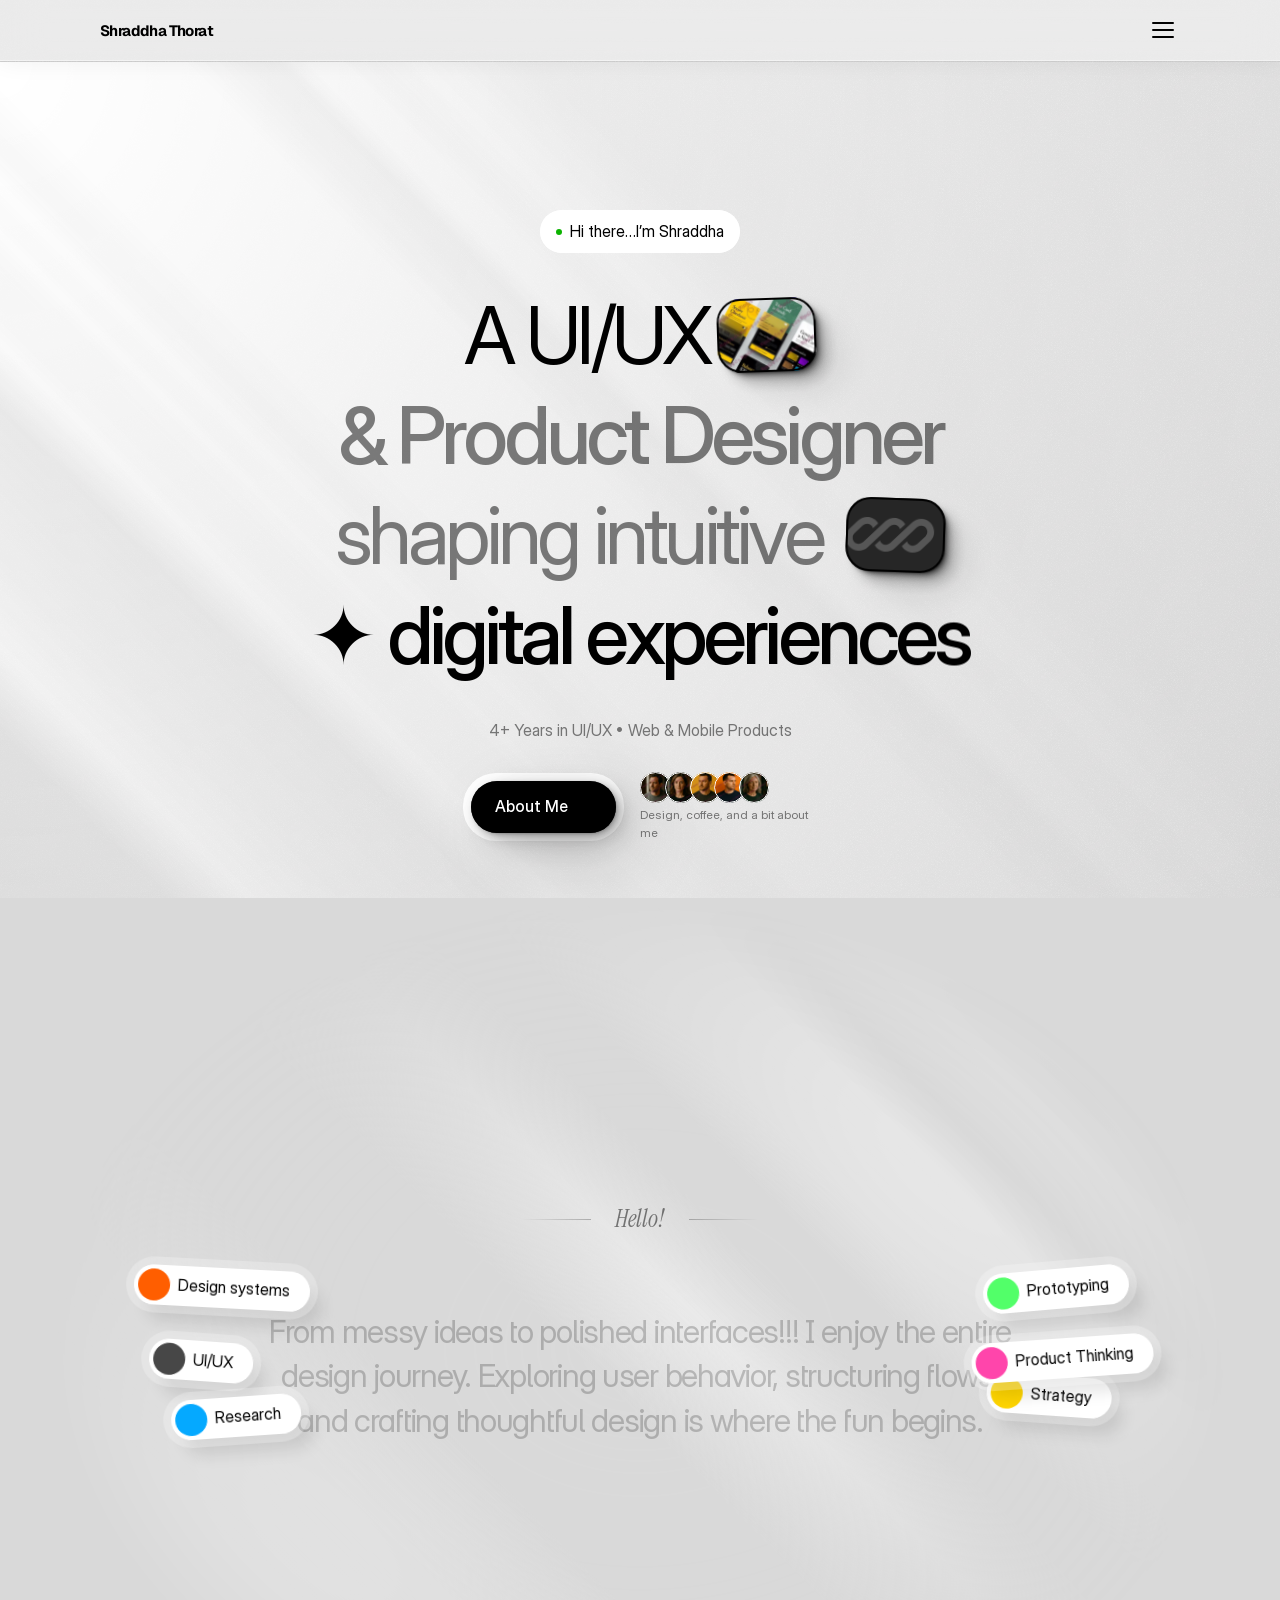
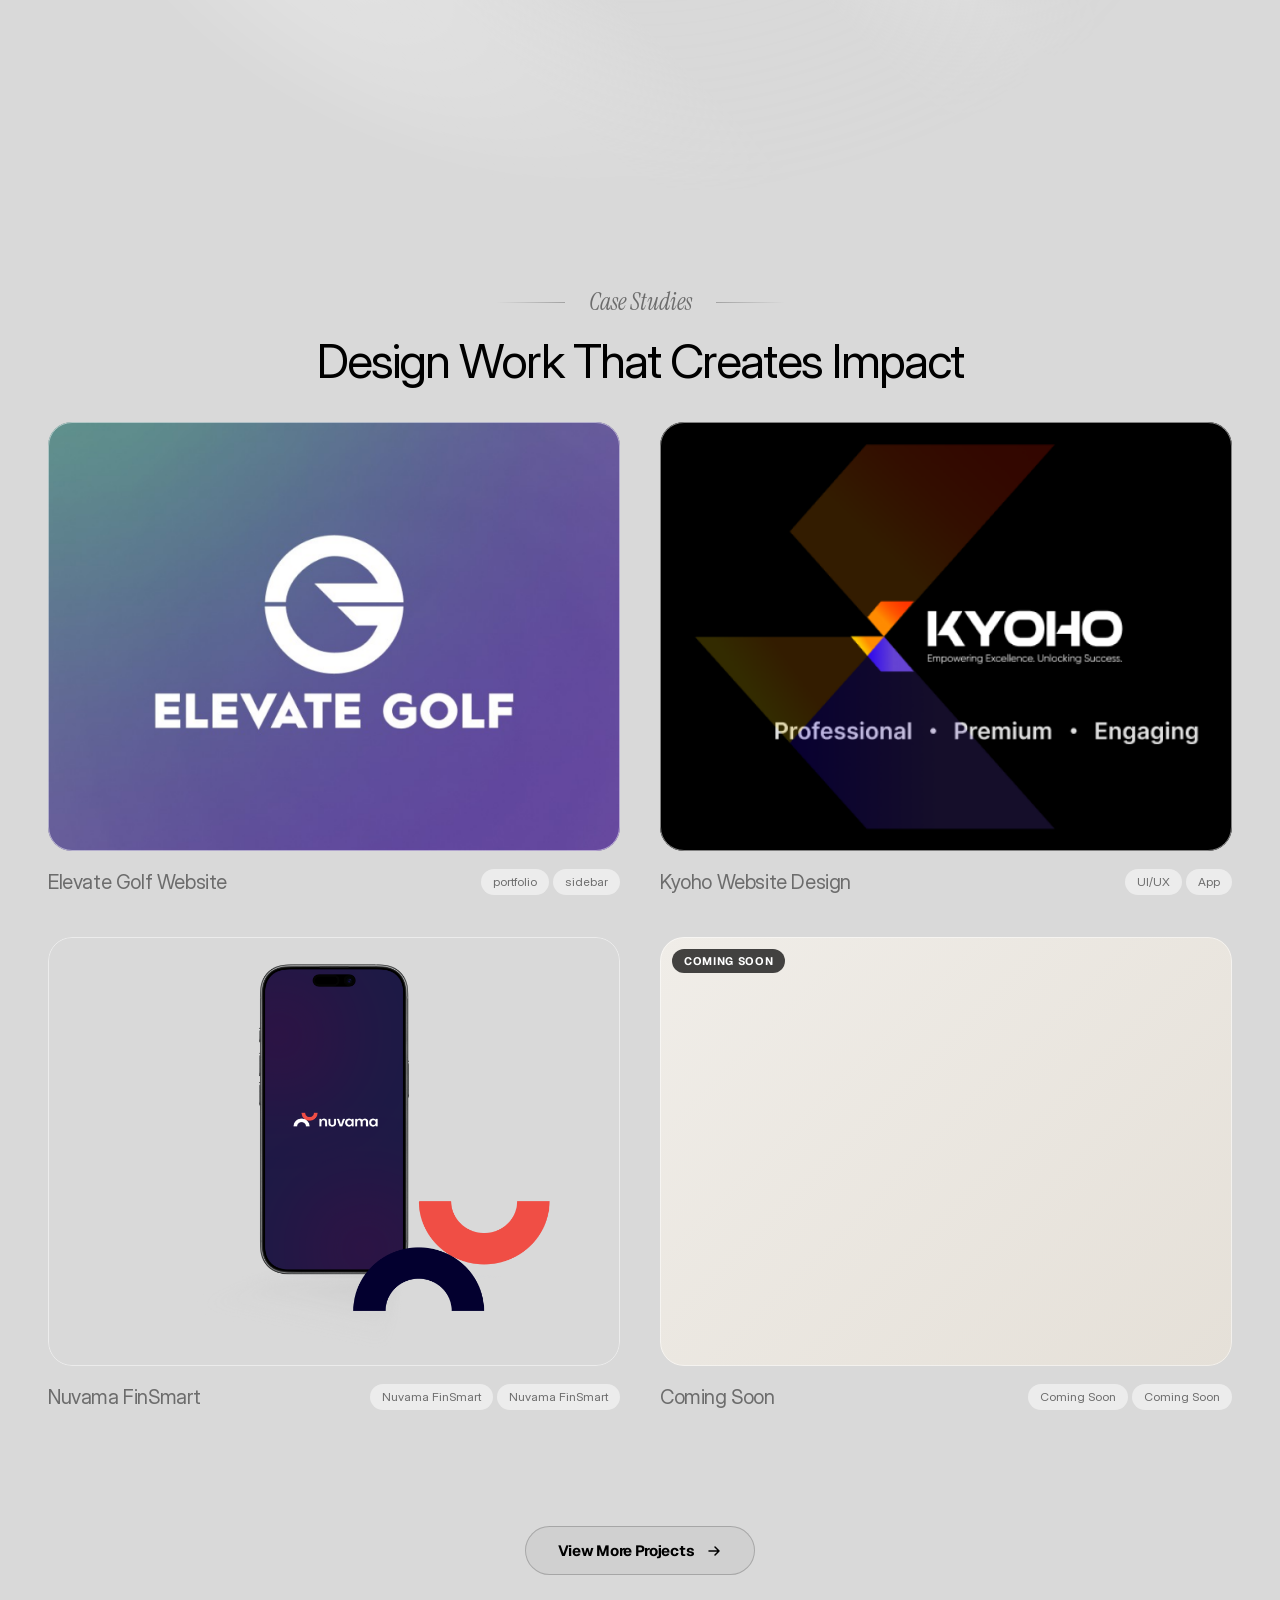
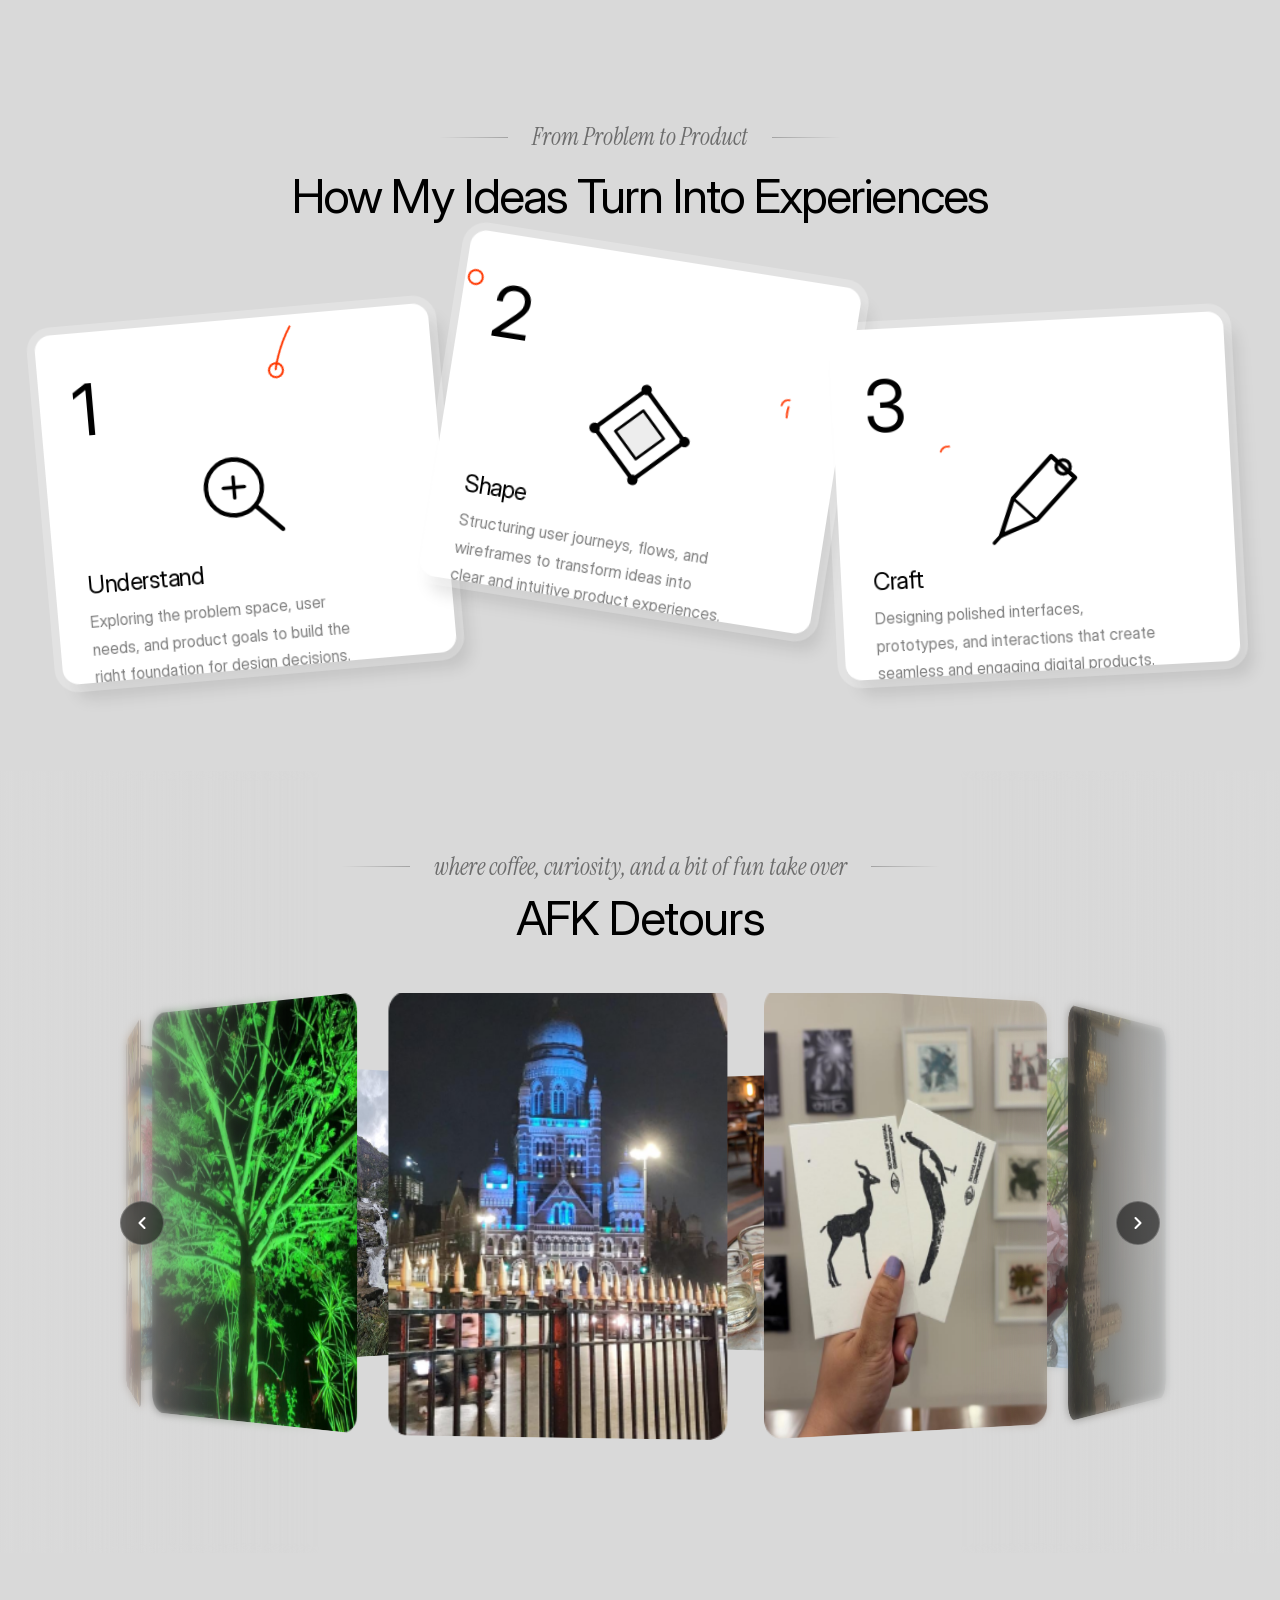
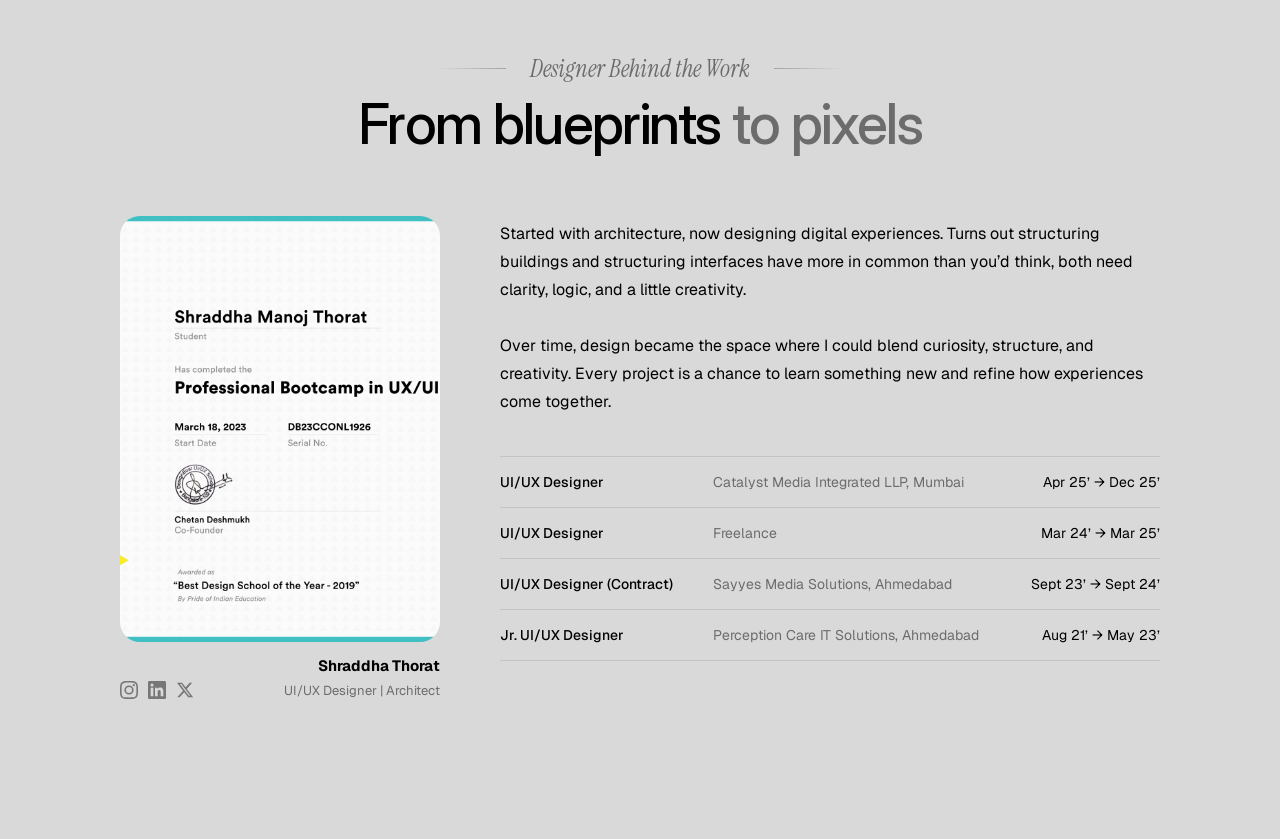
==== commit 9342e591: "Update AFK eyebrow, fix eyebrow colour, padding reductions, process cards mobile, View More CTA - AF" ====
--- a/index.html
+++ b/index.html
@@ -506,7 +506,7 @@
     <div class="st-afk-header">
       <div class="st-afk-eyebrow-row">
         <div class="st-afk-line st-afk-line-l"></div>
-        <em class="st-afk-eyebrow">Designer Behind the Work</em>
+        <em class="st-afk-eyebrow">where coffee, curiosity, and a bit of fun take over</em>
         <div class="st-afk-line st-afk-line-r"></div>
       </div>
       <h2 class="st-afk-heading">AFK Detours</h2>
--- a/style.css
+++ b/style.css
@@ -69,31 +69,38 @@
      SECOND FOLD — reduce top/bottom padding 0.7×
      framer-ts46om is the intro section container
   ══════════════════════════════════════════════ */
-  /* Desktop: 80px → 56px */
-  .framer-ts46om { padding-top: 56px !important; padding-bottom: 56px !important; }
-  /* Tablet ~810px: 56px → 39px */
+  /* Desktop: 80px → 42px (−25% from prior 56px) */
+  .framer-ts46om { padding-top: 42px !important; padding-bottom: 42px !important; }
+  /* Tablet ~810px: → 29px */
   @media (min-width: 810px) and (max-width: 1439.98px) {
-    .framer-ts46om { padding-top: 39px !important; padding-bottom: 39px !important; }
-  }
-  /* Mobile: 40px → 28px */
+    .framer-ts46om { padding-top: 29px !important; padding-bottom: 29px !important; }
+  }
+  /* Mobile: → 21px */
   @media (max-width: 809.98px) {
-    .framer-ts46om { padding-top: 28px !important; padding-bottom: 28px !important; }
-  }
+    .framer-ts46om { padding-top: 21px !important; padding-bottom: 21px !important; }
+  }
+  /* Work section: 120px → 90px (−25%) */
+  .framer-1eicbpg { padding-top: 90px !important; padding-bottom: 90px !important; }
 
   /* ══════════════════════════════════════════════
      PROCESS CARDS — mobile height fix
   ══════════════════════════════════════════════ */
   @media (max-width: 809.98px) {
-    /* Cards wrapper */
+    /* Cards wrapper — switch from horizontal row to vertical stack */
     .framer-1mpb03n {
-      overflow: visible !important;
-      height: auto !important;
-    }
-    /* Each card item */
+      flex-direction: column !important;
+      overflow: visible !important;
+      height: auto !important;
+      gap: 16px !important;
+    }
+    /* Each card item — full width, auto height, reset horizontal sizing */
     .framer-12koumt {
-      height: auto !important;
-      overflow: visible !important;
-      flex-shrink: 0 !important;
+      flex: none !important;
+      width: 100% !important;
+      height: auto !important;
+      min-height: 0 !important;
+      padding: 32px 24px !important;
+      overflow: visible !important;
     }
     /* Card inner containers */
     .framer-hFxSj, .framer-B4GU3 {
@@ -270,7 +277,7 @@
     font-size: 24px;
     font-style: italic;
     font-weight: 400;
-    color: #000;
+    color: rgba(0, 0, 0, 0.5);
     white-space: nowrap;
   }
 
@@ -448,7 +455,7 @@
   .st-about-eyebrow {
     font-family: 'Instrument Serif', serif;
     font-size: 24px; font-style: italic; font-weight: 400;
-    color: #000; white-space: nowrap;
+    color: rgba(0, 0, 0, 0.5); white-space: nowrap;
   }
 
   .st-about-heading {
@@ -527,12 +534,36 @@
 
   @media (max-width: 809.98px) {
     #st-about-section { padding: 60px 0 80px; }
-    .st-about-inner { padding: 0 20px; gap: 40px; }
-    .st-about-heading { font-size: 36px; }
-    .st-about-content { flex-direction: column; gap: 32px; }
+    .st-about-inner { padding: 0 20px; gap: 36px; }
+
+    /* Eyebrow — shorter lines + smaller text on small screens */
+    .st-about-line { flex: 0 0 30px; }
+    .st-about-eyebrow { font-size: 18px; }
+    .st-about-heading { font-size: 32px; }
+
+    /* Stack columns vertically */
+    .st-about-content { flex-direction: column; gap: 28px; }
     .st-about-left { flex: none; width: 100%; }
-    .st-about-photo-wrap { aspect-ratio: 4/3; }
-    .st-work-row { grid-template-columns: 1fr 1fr; row-gap: 4px; }
-    .st-work-company { grid-column: 1 / -1; font-size: 12px; }
-    .st-work-date { text-align: right; }
-  }
+
+    /* Square photo — portrait is too tall on mobile */
+    .st-about-photo-wrap { aspect-ratio: 1/1; border-radius: 16px; }
+
+    /* Left-align name + caption on mobile */
+    .st-about-name { text-align: left; }
+    .st-about-caption-bottom { align-items: center; }
+    .st-about-role { text-align: left; }
+
+    /* Bio readable size */
+    .st-about-bio { font-size: 15px; line-height: 1.65; }
+
+    /* Work history: role + date on one line, company below */
+    .st-work-row {
+      grid-template-columns: 1fr auto;
+      grid-template-rows: auto auto;
+      column-gap: 8px; row-gap: 3px;
+      padding: 12px 0;
+    }
+    .st-work-role  { grid-column: 1; grid-row: 1; font-size: 13px; }
+    .st-work-date  { grid-column: 2; grid-row: 1; font-size: 12px; text-align: right; white-space: nowrap; }
+    .st-work-company { grid-column: 1 / -1; grid-row: 2; font-size: 12px; }
+  }
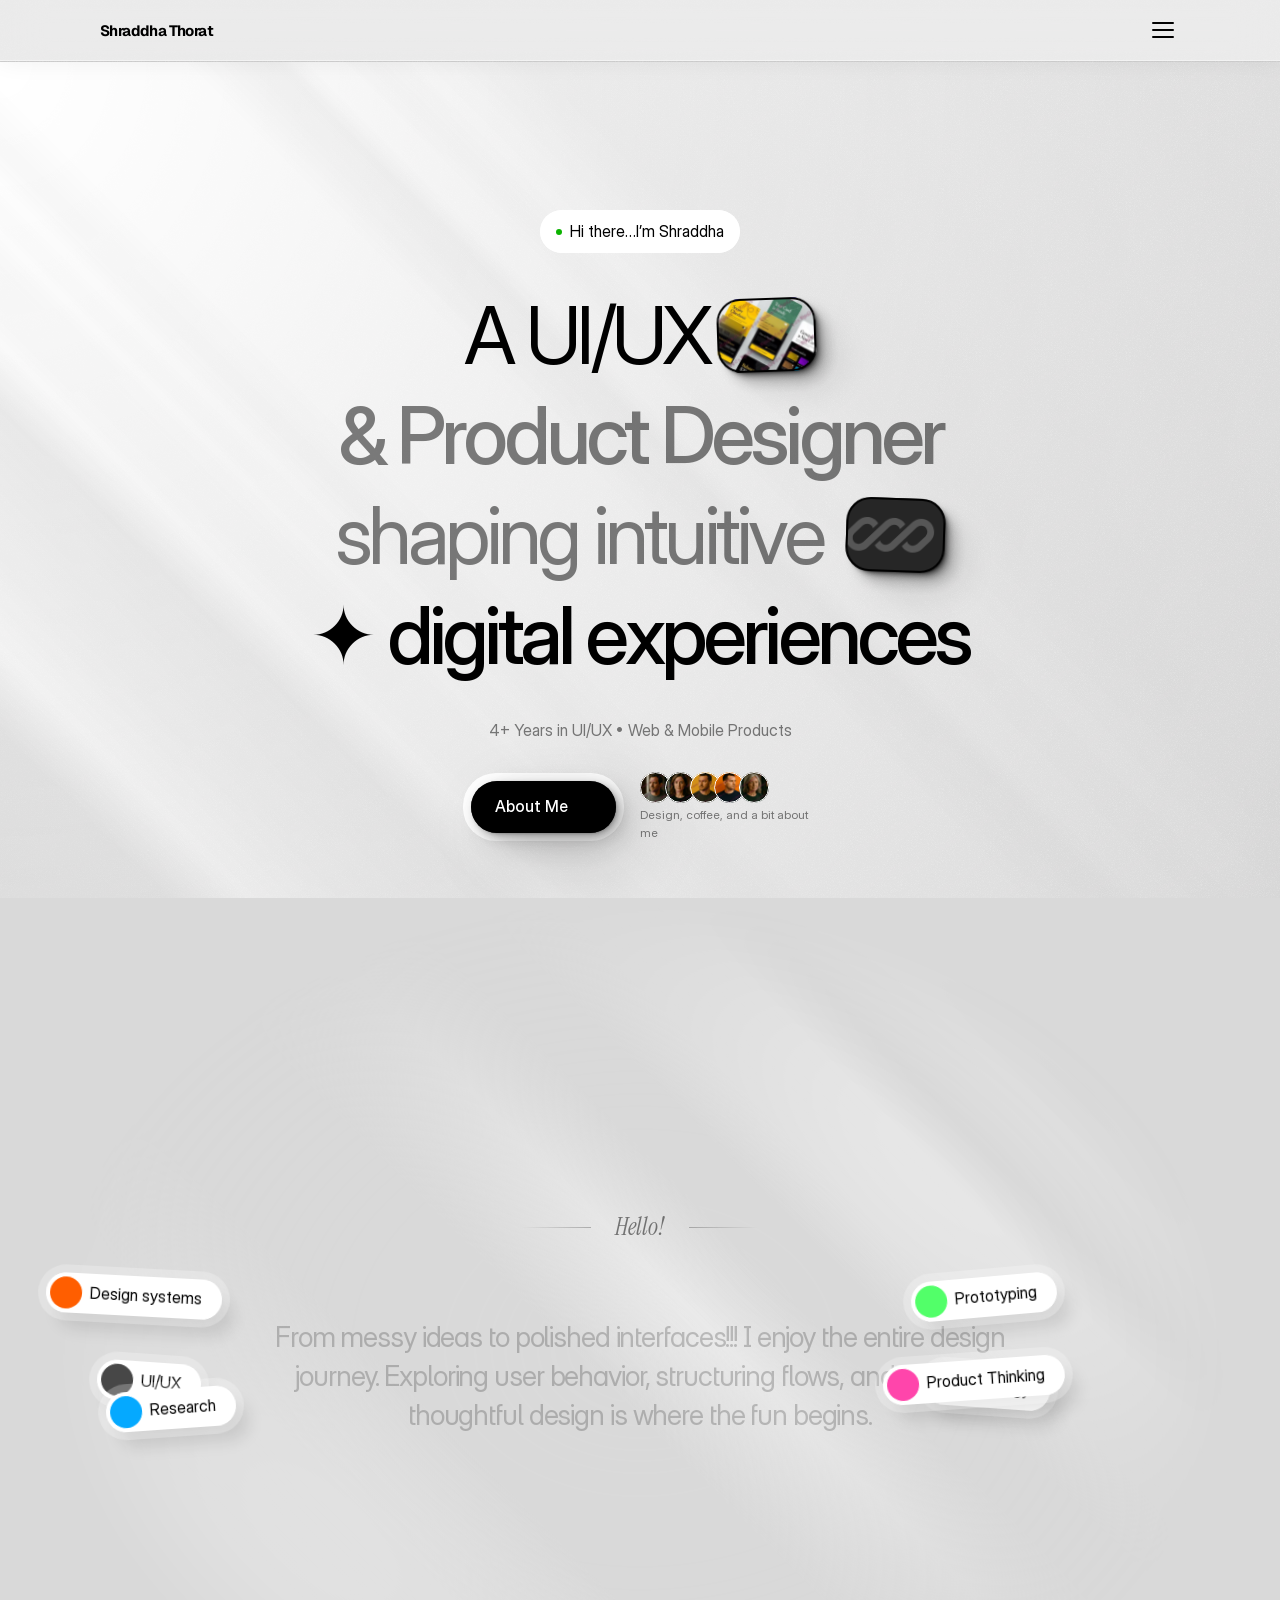
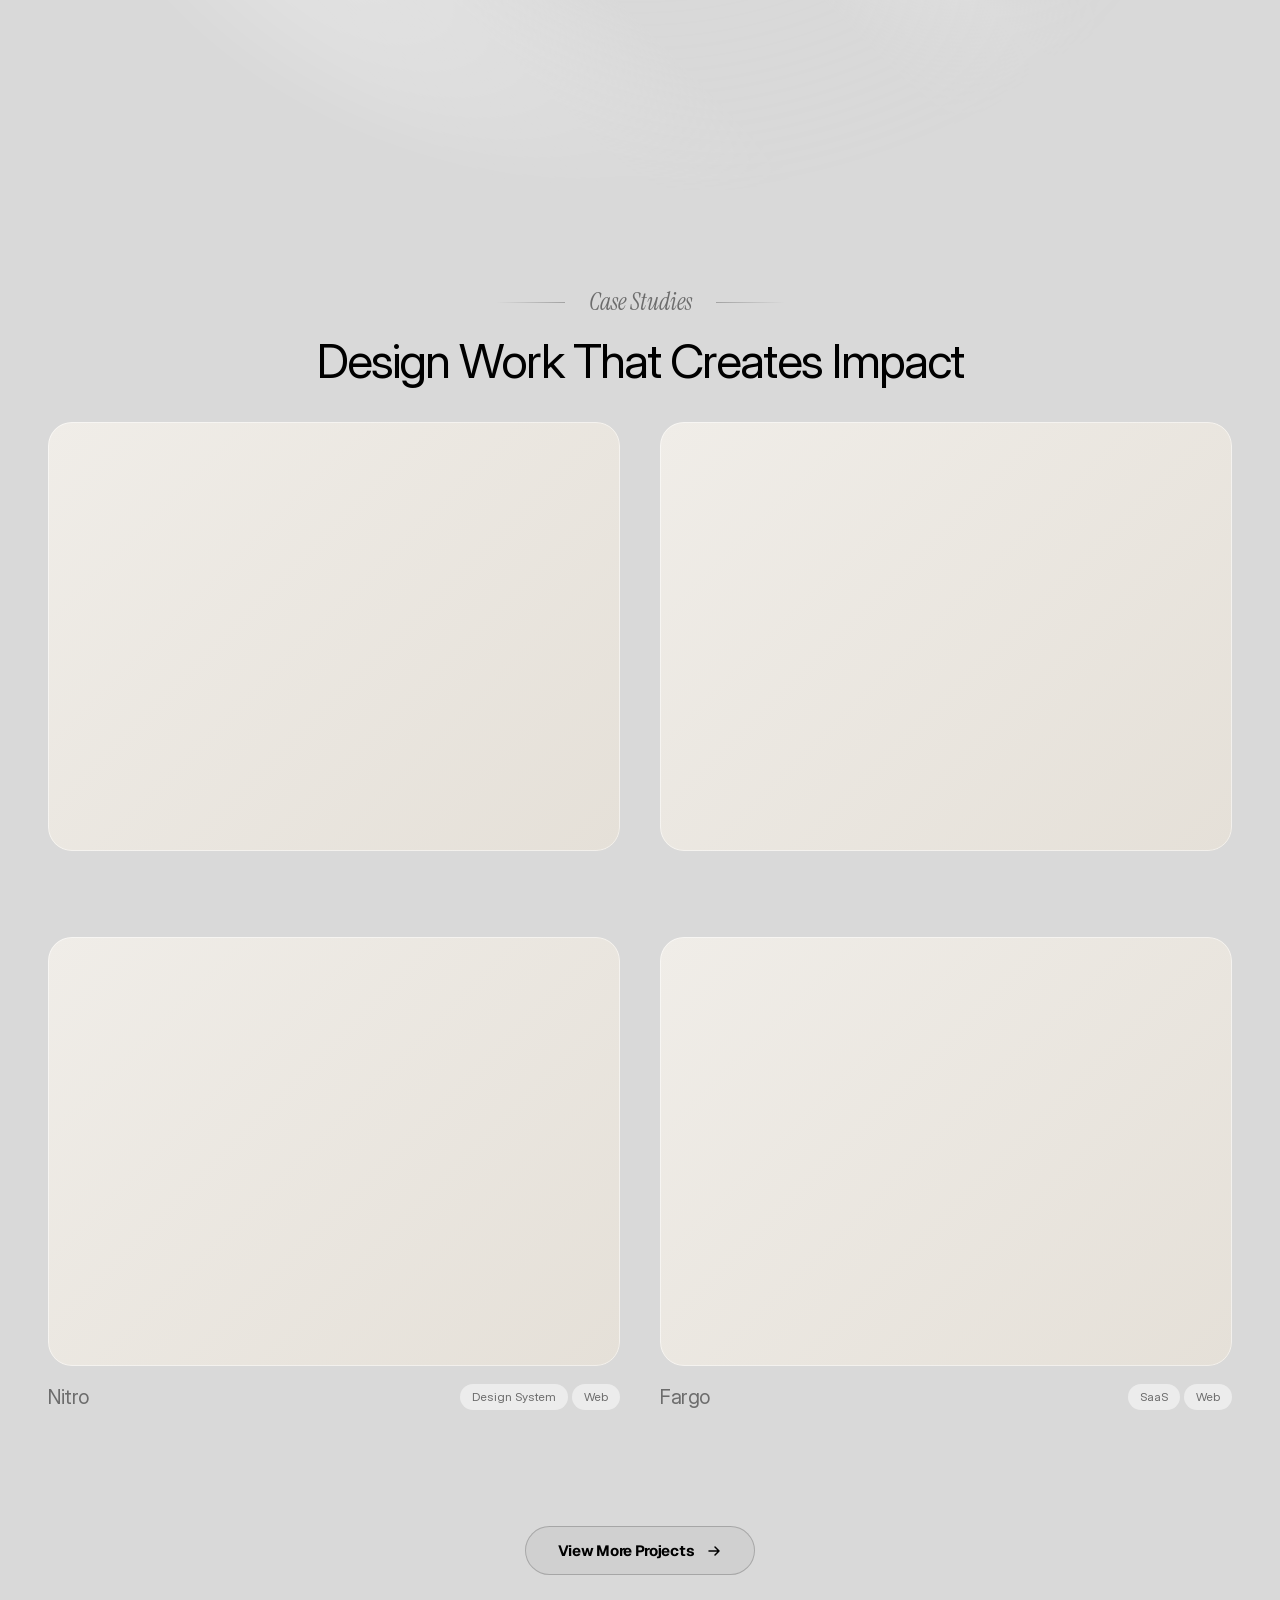
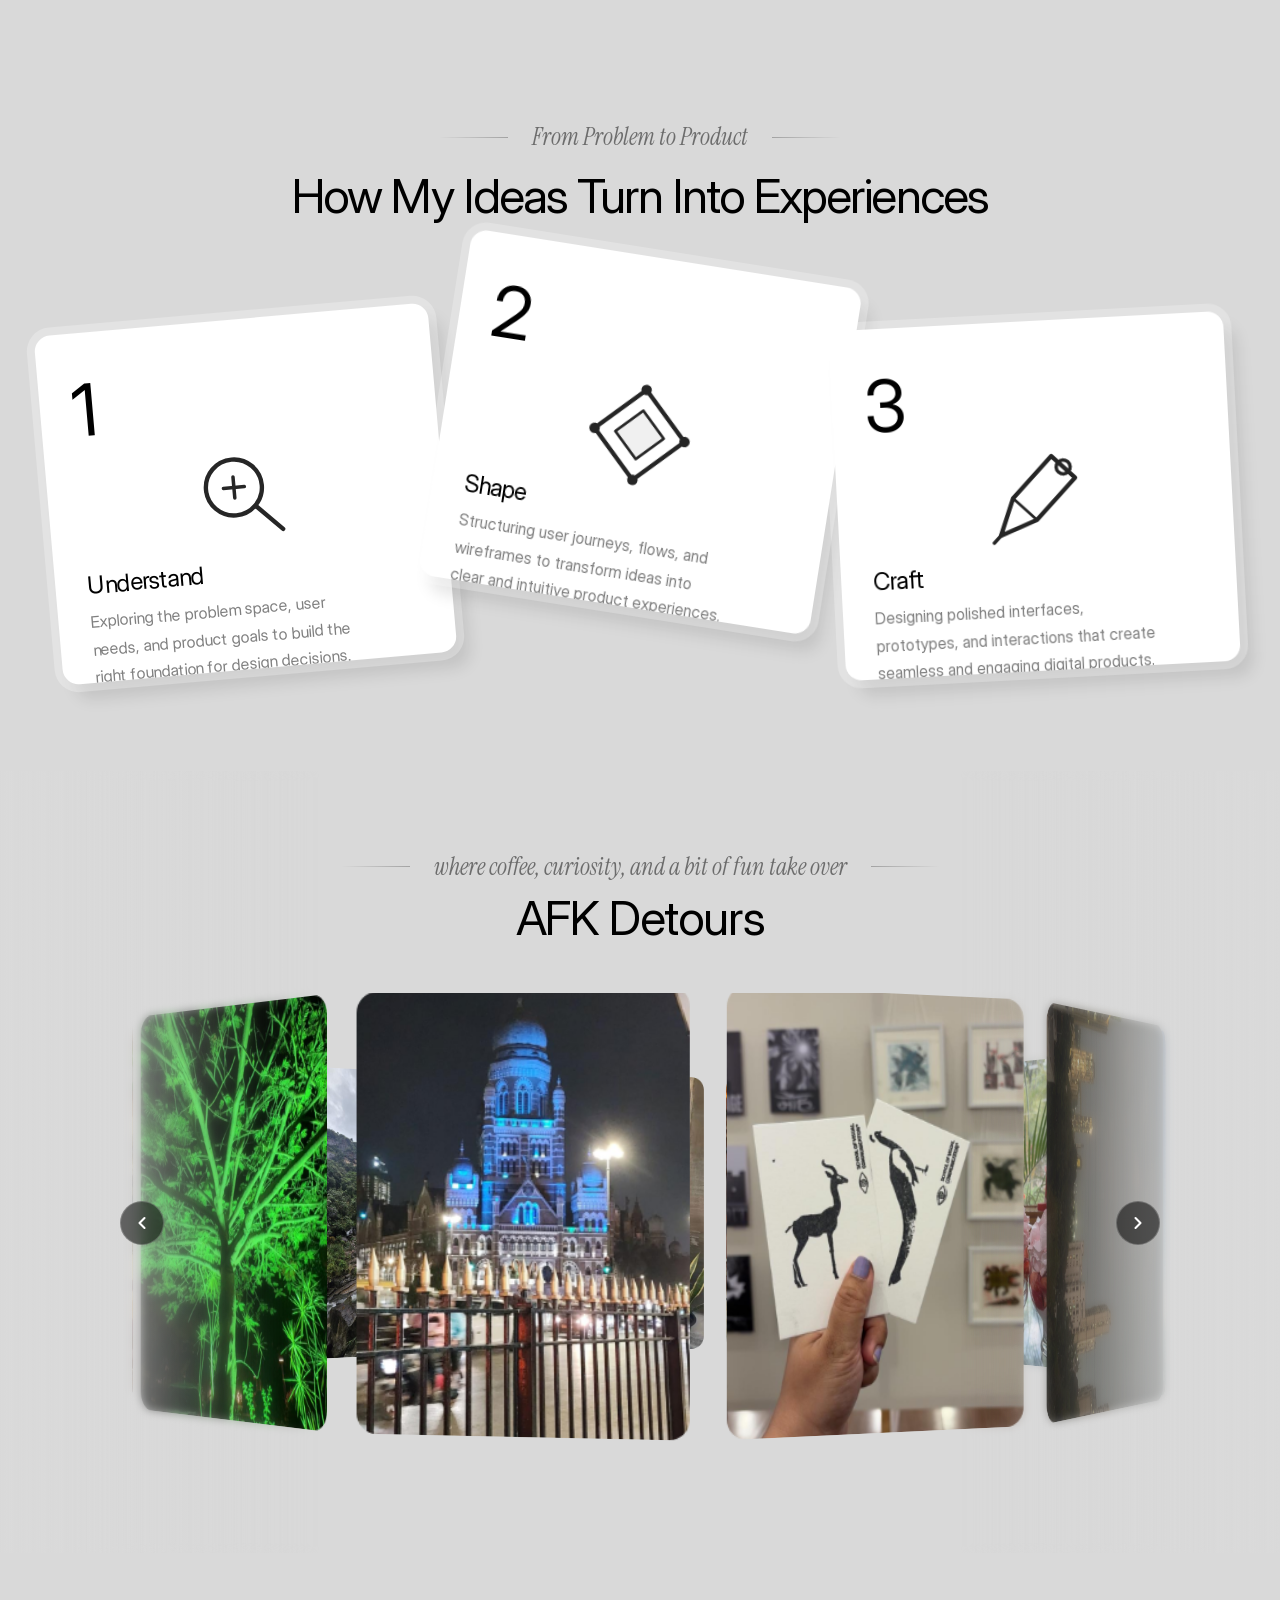
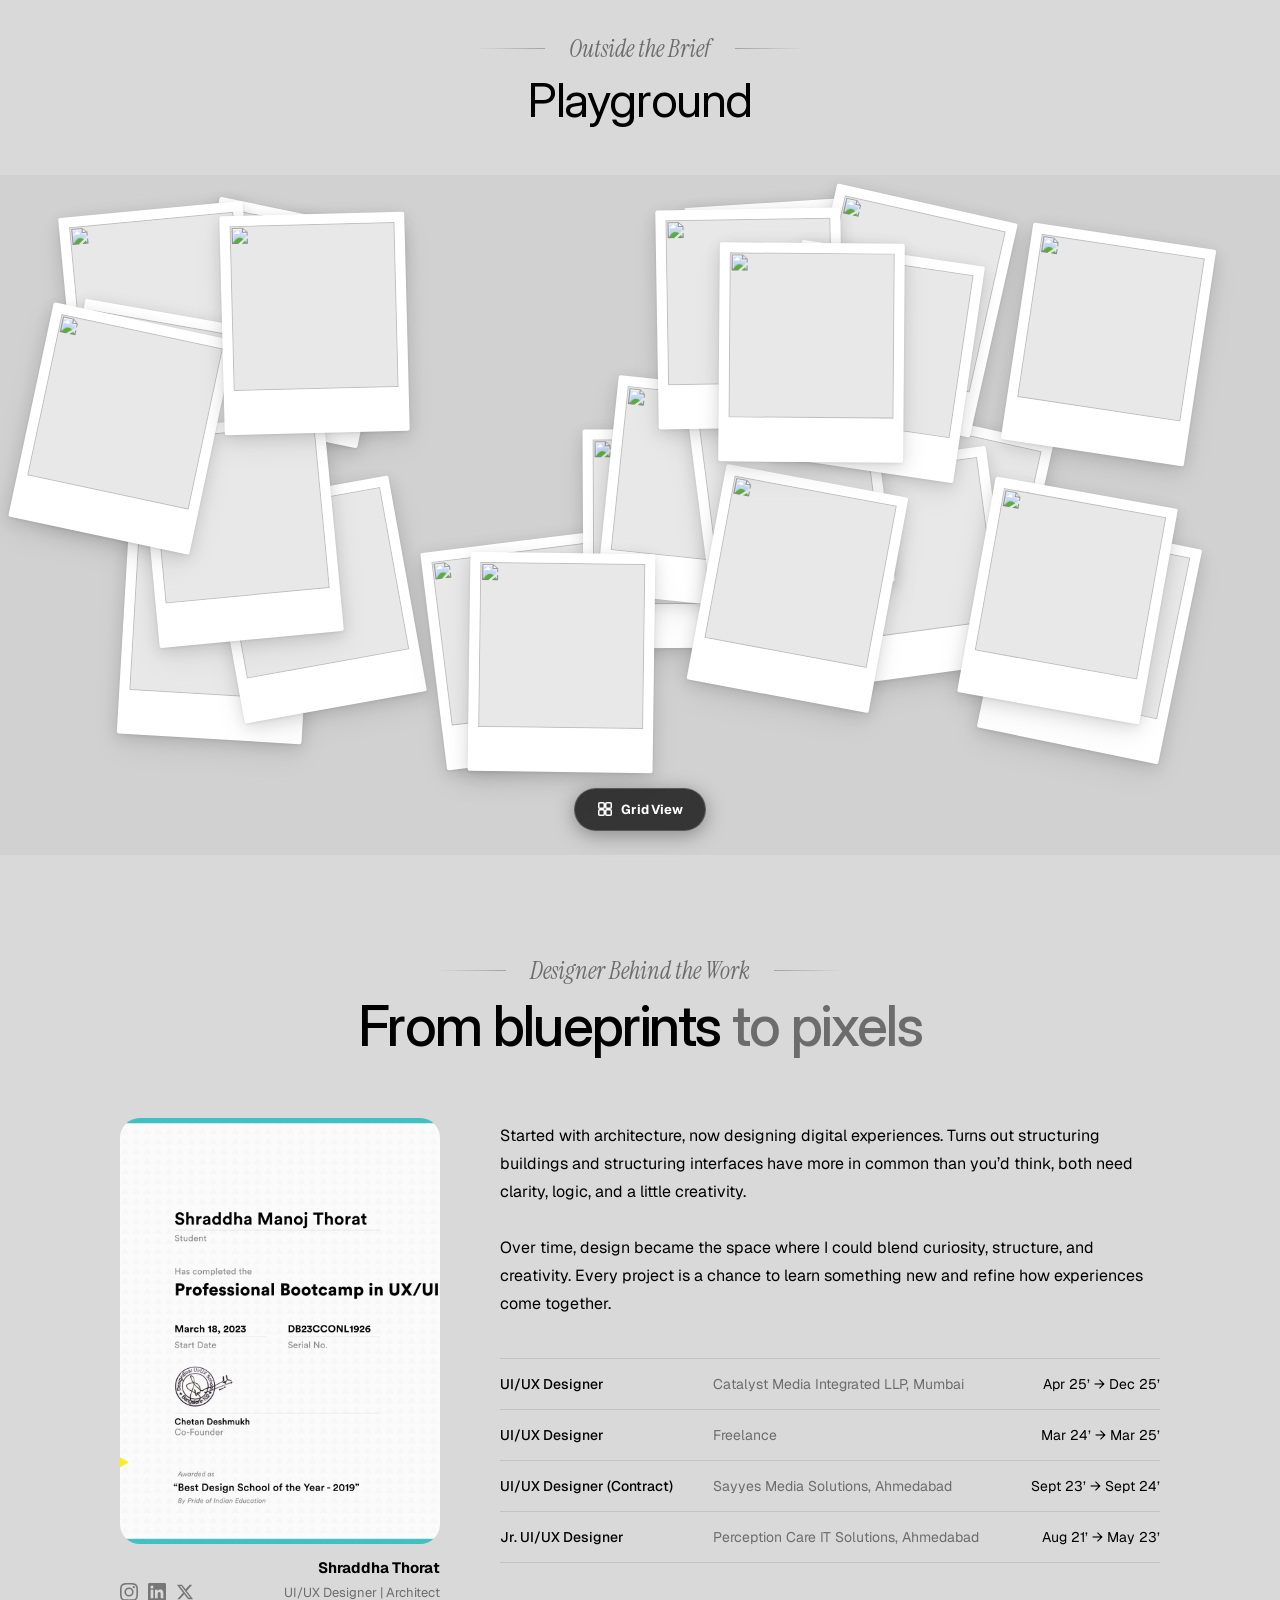
==== commit 217c9a01: "Add Playground section: polaroid scatter canvas with drag, lightbox, grid toggle - New section betwe" ====
--- a/index.html
+++ b/index.html
@@ -514,6 +514,40 @@
   </div>
   <div id="st-afk-carousel-root"></div>
 </section>
+<section id="st-playground-section">
+  <div class="st-pg-inner">
+    <div class="st-pg-header">
+      <div class="st-pg-eyebrow-row">
+        <div class="st-pg-line st-pg-line-l"></div>
+        <em class="st-pg-eyebrow">Outside the Brief</em>
+        <div class="st-pg-line st-pg-line-r"></div>
+      </div>
+      <h2 class="st-pg-heading">Playground</h2>
+    </div>
+  </div>
+  <div id="pg-canvas-outer">
+    <div id="pg-canvas"></div>
+    <div id="pg-toggle-bar">
+      <button id="pg-toggle">
+        <span id="pg-toggle-icon"><svg width="16" height="16" viewBox="0 0 16 16" fill="none" xmlns="http://www.w3.org/2000/svg"><rect x="1.75" y="1.75" width="5.5" height="5.5" rx="1" stroke="currentColor" stroke-width="1.5"/><rect x="8.75" y="1.75" width="5.5" height="5.5" rx="1" stroke="currentColor" stroke-width="1.5"/><rect x="1.75" y="8.75" width="5.5" height="5.5" rx="1" stroke="currentColor" stroke-width="1.5"/><rect x="8.75" y="8.75" width="5.5" height="5.5" rx="1" stroke="currentColor" stroke-width="1.5"/></svg></span>
+        <span id="pg-toggle-label">Grid View</span>
+      </button>
+    </div>
+  </div>
+</section>
+
+<div id="pg-lightbox" aria-hidden="true">
+  <div id="pg-lb-bg"></div>
+  <div id="pg-lb-frame">
+    <div id="pg-lb-polaroid">
+      <img id="pg-lb-img" src="" alt="">
+    </div>
+  </div>
+  <button id="pg-lb-close" aria-label="Close">
+    <svg width="16" height="16" viewBox="0 0 16 16" fill="none" xmlns="http://www.w3.org/2000/svg"><path d="M2 2l12 12M14 2L2 14" stroke="currentColor" stroke-width="2" stroke-linecap="round"/></svg>
+  </button>
+</div>
+
 <section id="st-about-section">
   <span id="about-anchor" style="position:absolute;top:0;visibility:hidden;pointer-events:none;"></span>
   <span id="experience-anchor" style="position:absolute;visibility:hidden;pointer-events:none;"></span>
--- a/style.css
+++ b/style.css
@@ -1,3 +1,6 @@
+  /* ── Prevent horizontal overflow on all screen sizes ── */
+  html, body { overflow-x: hidden; max-width: 100%; }
+
   /* ── Hide original Framer nav ── */
   .framer-1lcmve6 { display: none !important; }
   /* ── Hide second fold tickers ── */
@@ -412,6 +415,222 @@
   }
 
   /* ══════════════════════════════════════════════
+     PLAYGROUND SECTION
+  ══════════════════════════════════════════════ */
+  #st-playground-section {
+    background-color: #d9d9d9;
+    width: 100%;
+    padding: 80px 0 0;
+    position: relative;
+  }
+
+  .st-pg-inner {
+    width: 100%;
+    max-width: 1440px;
+    margin: 0 auto;
+    padding: 0 120px;
+    display: flex;
+    flex-direction: column;
+    align-items: center;
+    margin-bottom: 48px;
+  }
+
+  .st-pg-header {
+    display: flex; flex-direction: column; align-items: center;
+    gap: 10px; text-align: center; width: 100%;
+  }
+
+  .st-pg-eyebrow-row {
+    display: flex; align-items: center; gap: 24px;
+    width: 100%; justify-content: center;
+  }
+  .st-pg-line { flex: 0 0 69px; height: 1px; opacity: 0.5; }
+  .st-pg-line-l { background: linear-gradient(90deg, rgba(84,84,84,0) 0%, rgba(0,0,0,0.5) 100%); }
+  .st-pg-line-r { background: linear-gradient(270deg, rgba(84,84,84,0) 0%, rgba(0,0,0,0.5) 100%); }
+
+  .st-pg-eyebrow {
+    font-family: 'Instrument Serif', serif;
+    font-size: 24px; font-style: italic; font-weight: 400;
+    color: rgba(0, 0, 0, 0.5); white-space: nowrap;
+  }
+
+  .st-pg-heading {
+    font-family: 'Inter Display', 'Inter', sans-serif;
+    font-size: 48px; font-weight: 400;
+    letter-spacing: -0.03em; line-height: 1.1;
+    color: #000; margin: 0; text-align: center;
+  }
+
+  /* Canvas wrapper — holds canvas + sticky toggle */
+  #pg-canvas-outer {
+    position: relative;
+    width: 100%;
+  }
+
+  /* The scatter canvas */
+  #pg-canvas {
+    position: relative;
+    width: 100%;
+    height: 680px;
+    overflow: hidden;
+    background: rgba(0, 0, 0, 0.035);
+    cursor: default;
+  }
+
+  /* ── Polaroid card ── */
+  .pg-polaroid {
+    position: absolute;
+    width: 185px;
+    background: #fff;
+    padding: 10px 10px 44px;
+    box-shadow:
+      0 1px 3px rgba(0,0,0,0.08),
+      0 4px 16px rgba(0,0,0,0.12),
+      0 12px 32px rgba(0,0,0,0.06);
+    border-radius: 2px;
+    cursor: grab;
+    user-select: none;
+    -webkit-user-select: none;
+    touch-action: none;
+  }
+  .pg-polaroid:active { cursor: grabbing; }
+
+  .pg-photo {
+    width: 100%;
+    aspect-ratio: 1 / 1;
+    overflow: hidden;
+    background: #e8e8e8;
+  }
+  .pg-photo img {
+    width: 100%; height: 100%;
+    object-fit: cover; display: block;
+    pointer-events: none;
+  }
+
+  /* Hover state — lift and focus, handled in JS for rotate reset */
+  .pg-polaroid.pg-hovered {
+    box-shadow:
+      0 4px 8px rgba(0,0,0,0.1),
+      0 12px 40px rgba(0,0,0,0.2),
+      0 2px 4px rgba(0,0,0,0.08);
+  }
+
+  /* Active drag */
+  .pg-dragging {
+    box-shadow:
+      0 8px 16px rgba(0,0,0,0.14),
+      0 24px 60px rgba(0,0,0,0.28),
+      0 4px 8px rgba(0,0,0,0.1) !important;
+    cursor: grabbing !important;
+  }
+
+  /* ── Toggle bar ── */
+  #pg-toggle-bar {
+    position: absolute;
+    bottom: 24px;
+    left: 0; right: 0;
+    display: flex;
+    justify-content: center;
+    z-index: 200;
+    pointer-events: none;
+  }
+
+  #pg-toggle {
+    pointer-events: all;
+    display: inline-flex;
+    align-items: center;
+    gap: 8px;
+    font-family: 'Geist', 'Geist Placeholder', sans-serif;
+    font-size: 13px;
+    font-weight: 600;
+    letter-spacing: -0.01em;
+    color: #fff;
+    background: rgba(0, 0, 0, 0.75);
+    backdrop-filter: blur(16px) saturate(180%);
+    -webkit-backdrop-filter: blur(16px) saturate(180%);
+    border: 1px solid rgba(255, 255, 255, 0.18);
+    border-radius: 100px;
+    padding: 12px 22px;
+    cursor: pointer;
+    transition: background 0.2s, transform 0.15s;
+    box-shadow: 0 4px 20px rgba(0,0,0,0.35);
+  }
+  #pg-toggle:hover {
+    background: rgba(0, 0, 0, 0.9);
+    transform: translateY(-1px);
+  }
+  #pg-toggle svg { display: block; flex-shrink: 0; }
+
+  /* ── Lightbox ── */
+  #pg-lightbox {
+    display: none;
+    position: fixed;
+    inset: 0;
+    z-index: 10000;
+    align-items: center;
+    justify-content: center;
+  }
+  #pg-lightbox.pg-lb-open { display: flex; }
+
+  #pg-lb-bg {
+    position: absolute;
+    inset: 0;
+    background: rgba(0, 0, 0, 0.82);
+    backdrop-filter: blur(10px);
+    -webkit-backdrop-filter: blur(10px);
+  }
+
+  #pg-lb-frame {
+    position: relative;
+    z-index: 1;
+    animation: pg-lb-pop 0.25s cubic-bezier(0.34,1.56,0.64,1) forwards;
+  }
+
+  @keyframes pg-lb-pop {
+    from { opacity: 0; transform: scale(0.88); }
+    to   { opacity: 1; transform: scale(1); }
+  }
+
+  #pg-lb-polaroid {
+    background: #fff;
+    padding: 14px 14px 60px;
+    box-shadow: 0 32px 100px rgba(0,0,0,0.6), 0 8px 24px rgba(0,0,0,0.3);
+    border-radius: 2px;
+    max-width: min(82vw, 540px);
+    display: flex;
+  }
+  #pg-lb-img {
+    width: 100%;
+    max-height: 75vh;
+    object-fit: contain;
+    display: block;
+  }
+
+  #pg-lb-close {
+    position: fixed;
+    top: 20px; right: 24px;
+    width: 40px; height: 40px;
+    border-radius: 50%;
+    background: rgba(255, 255, 255, 0.15);
+    backdrop-filter: blur(8px);
+    -webkit-backdrop-filter: blur(8px);
+    border: 1px solid rgba(255, 255, 255, 0.25);
+    color: #fff;
+    cursor: pointer;
+    display: flex; align-items: center; justify-content: center;
+    transition: background 0.15s;
+    z-index: 2;
+  }
+  #pg-lb-close:hover { background: rgba(255,255,255,0.25); }
+
+  @media (max-width: 809.98px) {
+    .st-pg-inner { padding: 0 20px; }
+    .st-pg-heading { font-size: 36px; }
+    #st-playground-section { padding: 60px 0 0; }
+    #pg-canvas { overflow: visible; }
+  }
+
+  /* ══════════════════════════════════════════════
      ABOUT SECTION — Static replica
   ══════════════════════════════════════════════ */
   /* Hide Framer original — #main scope means React can never affect this rule */
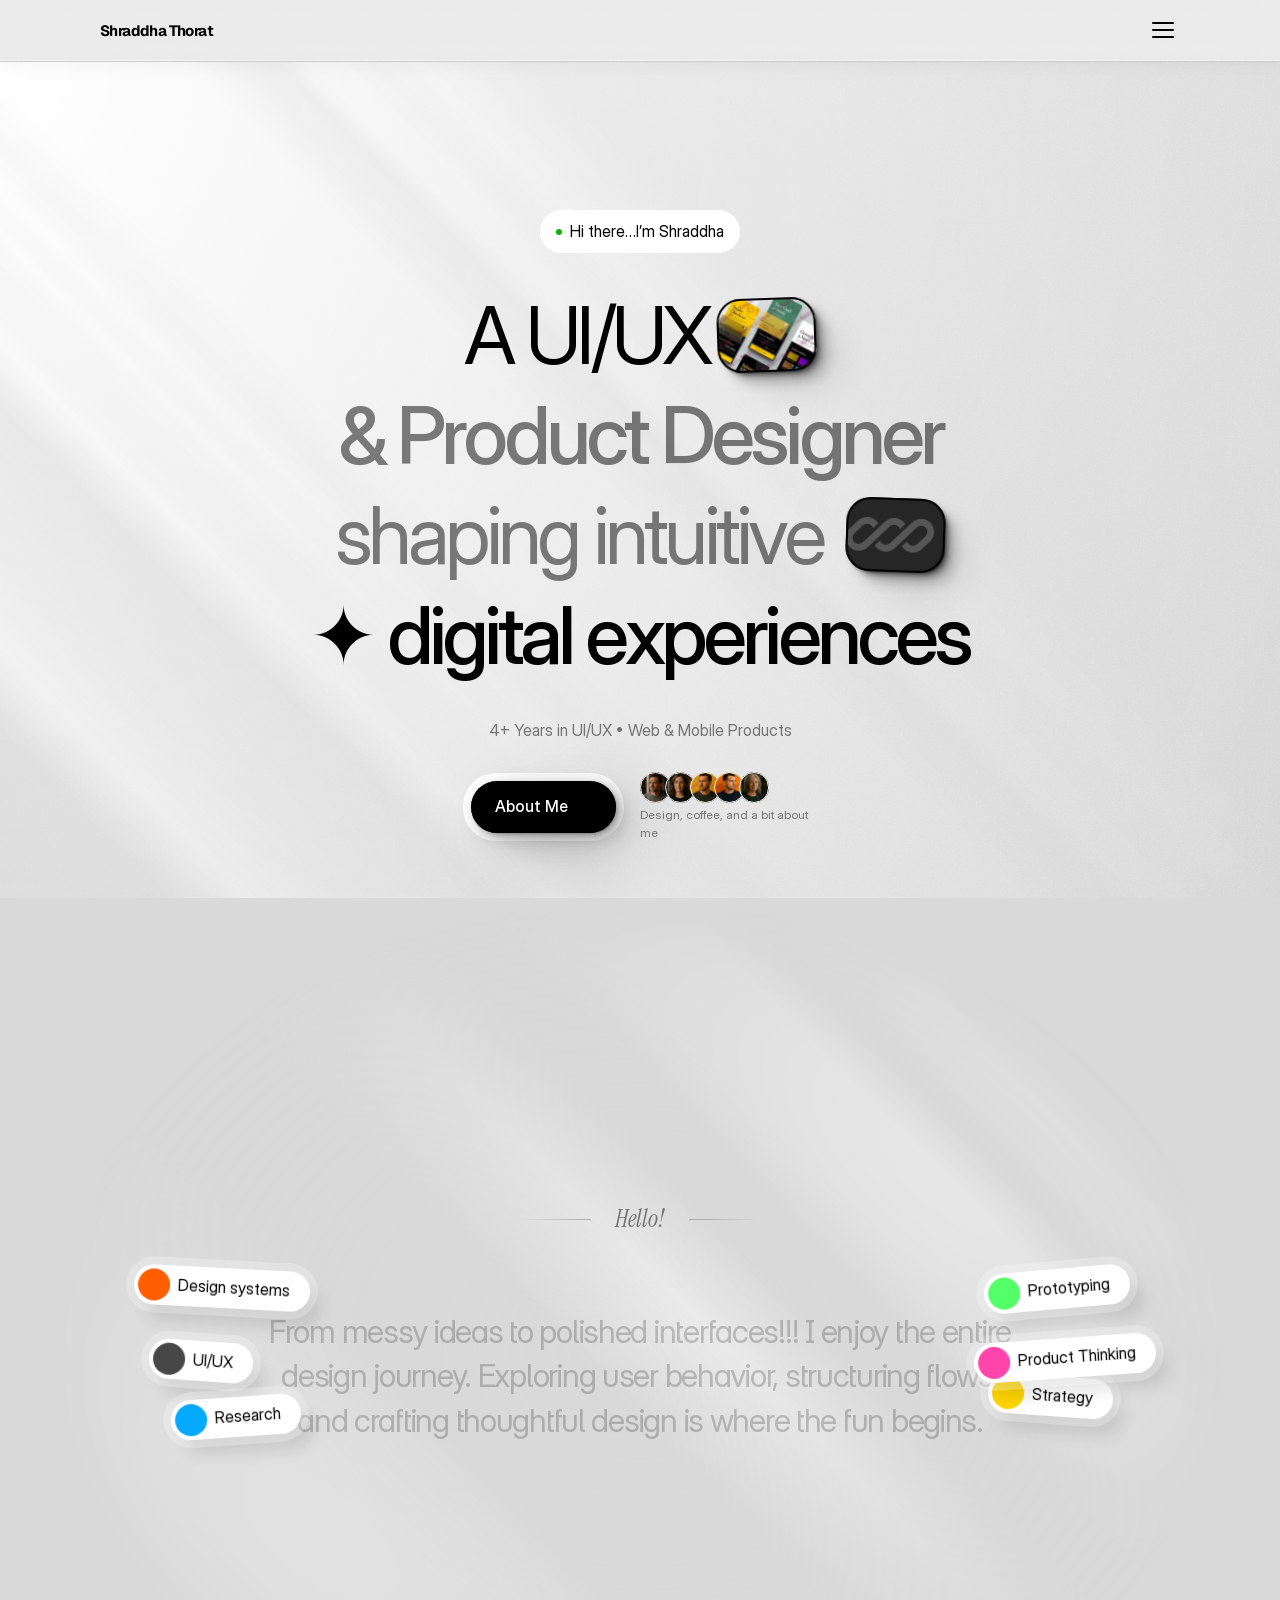
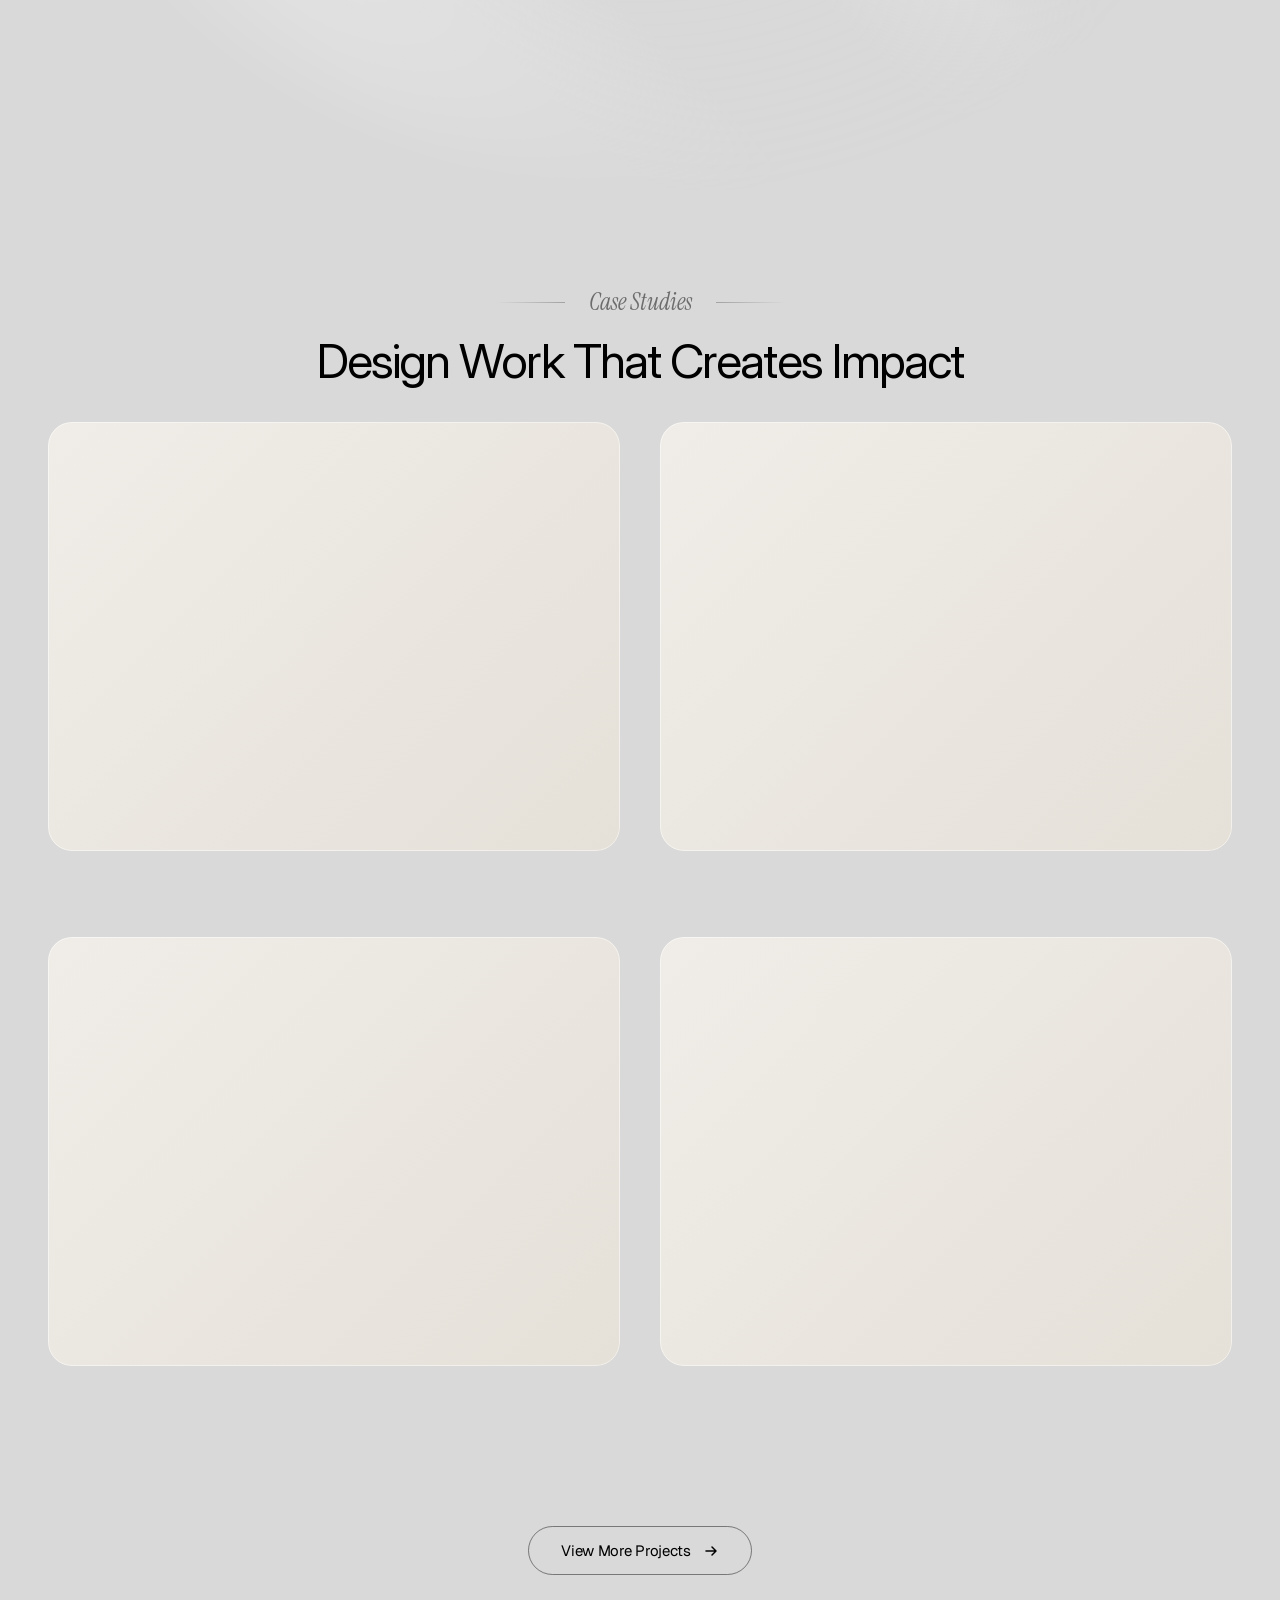
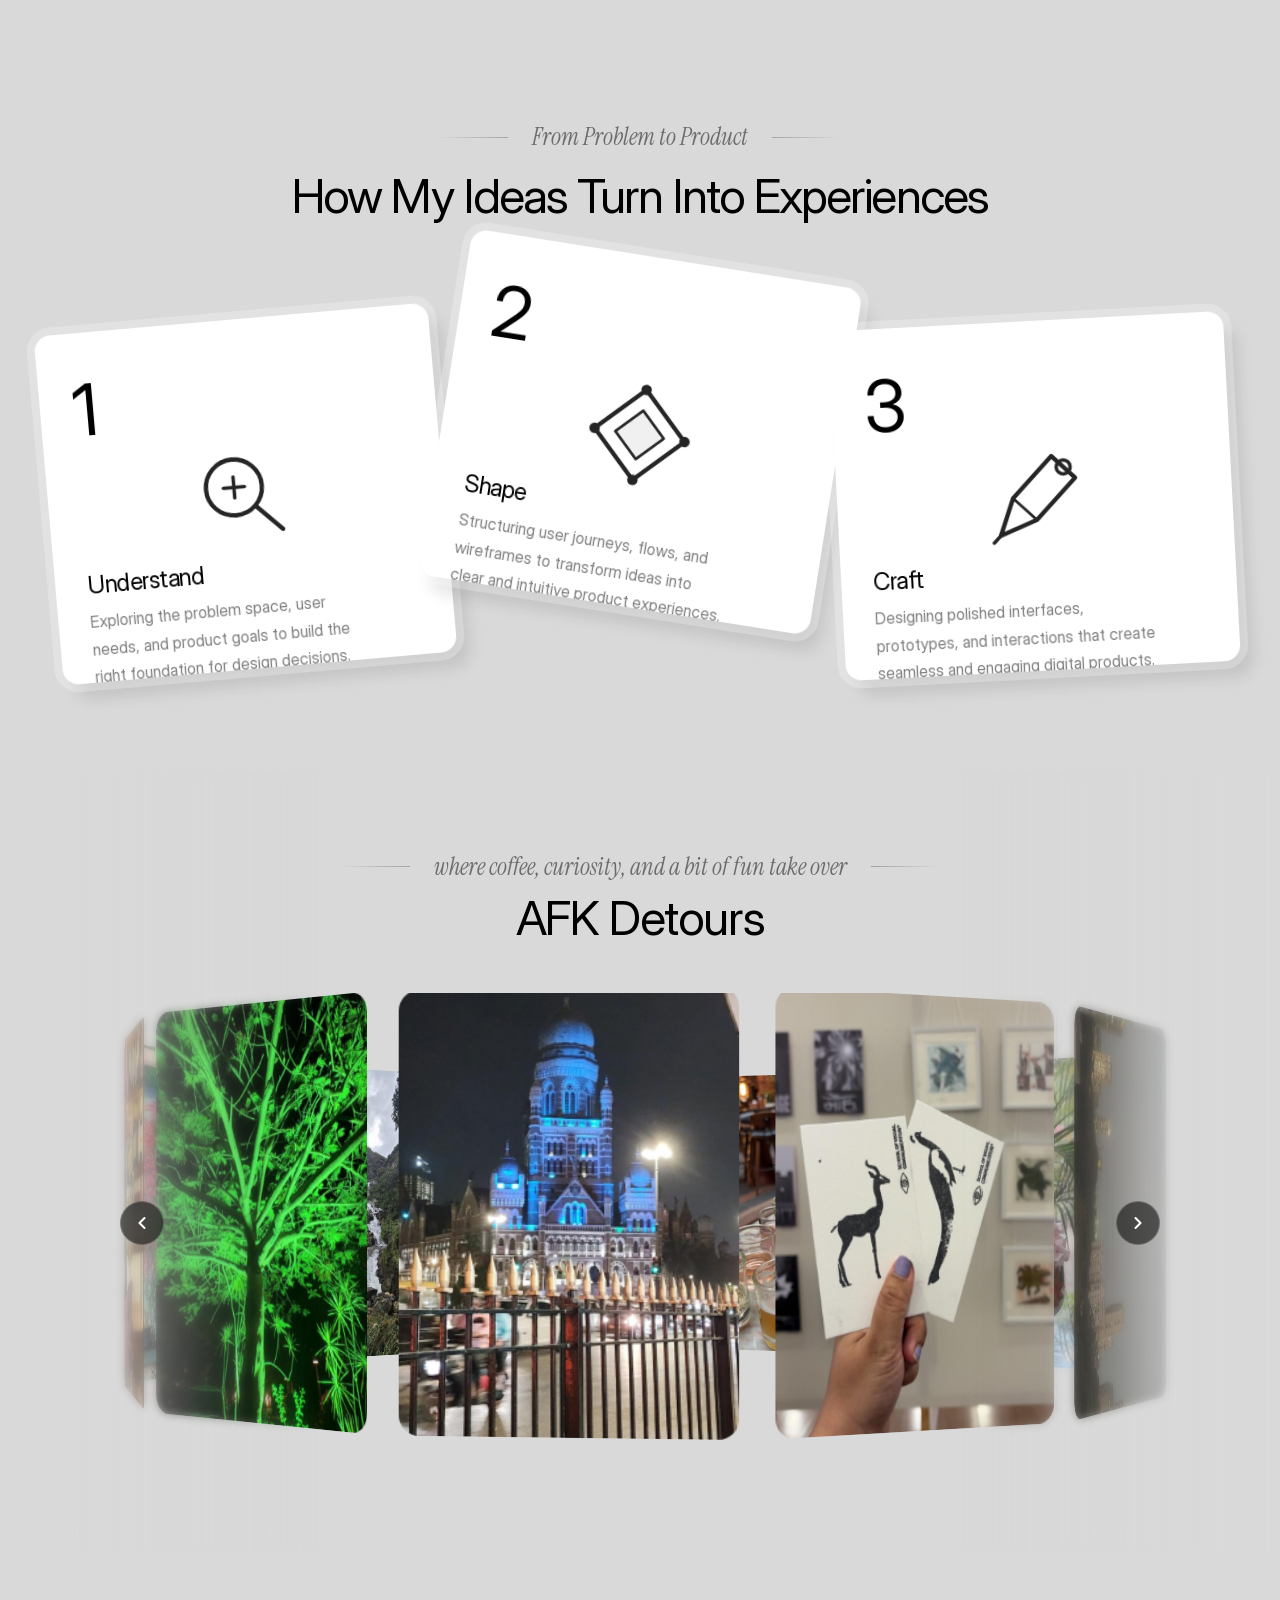
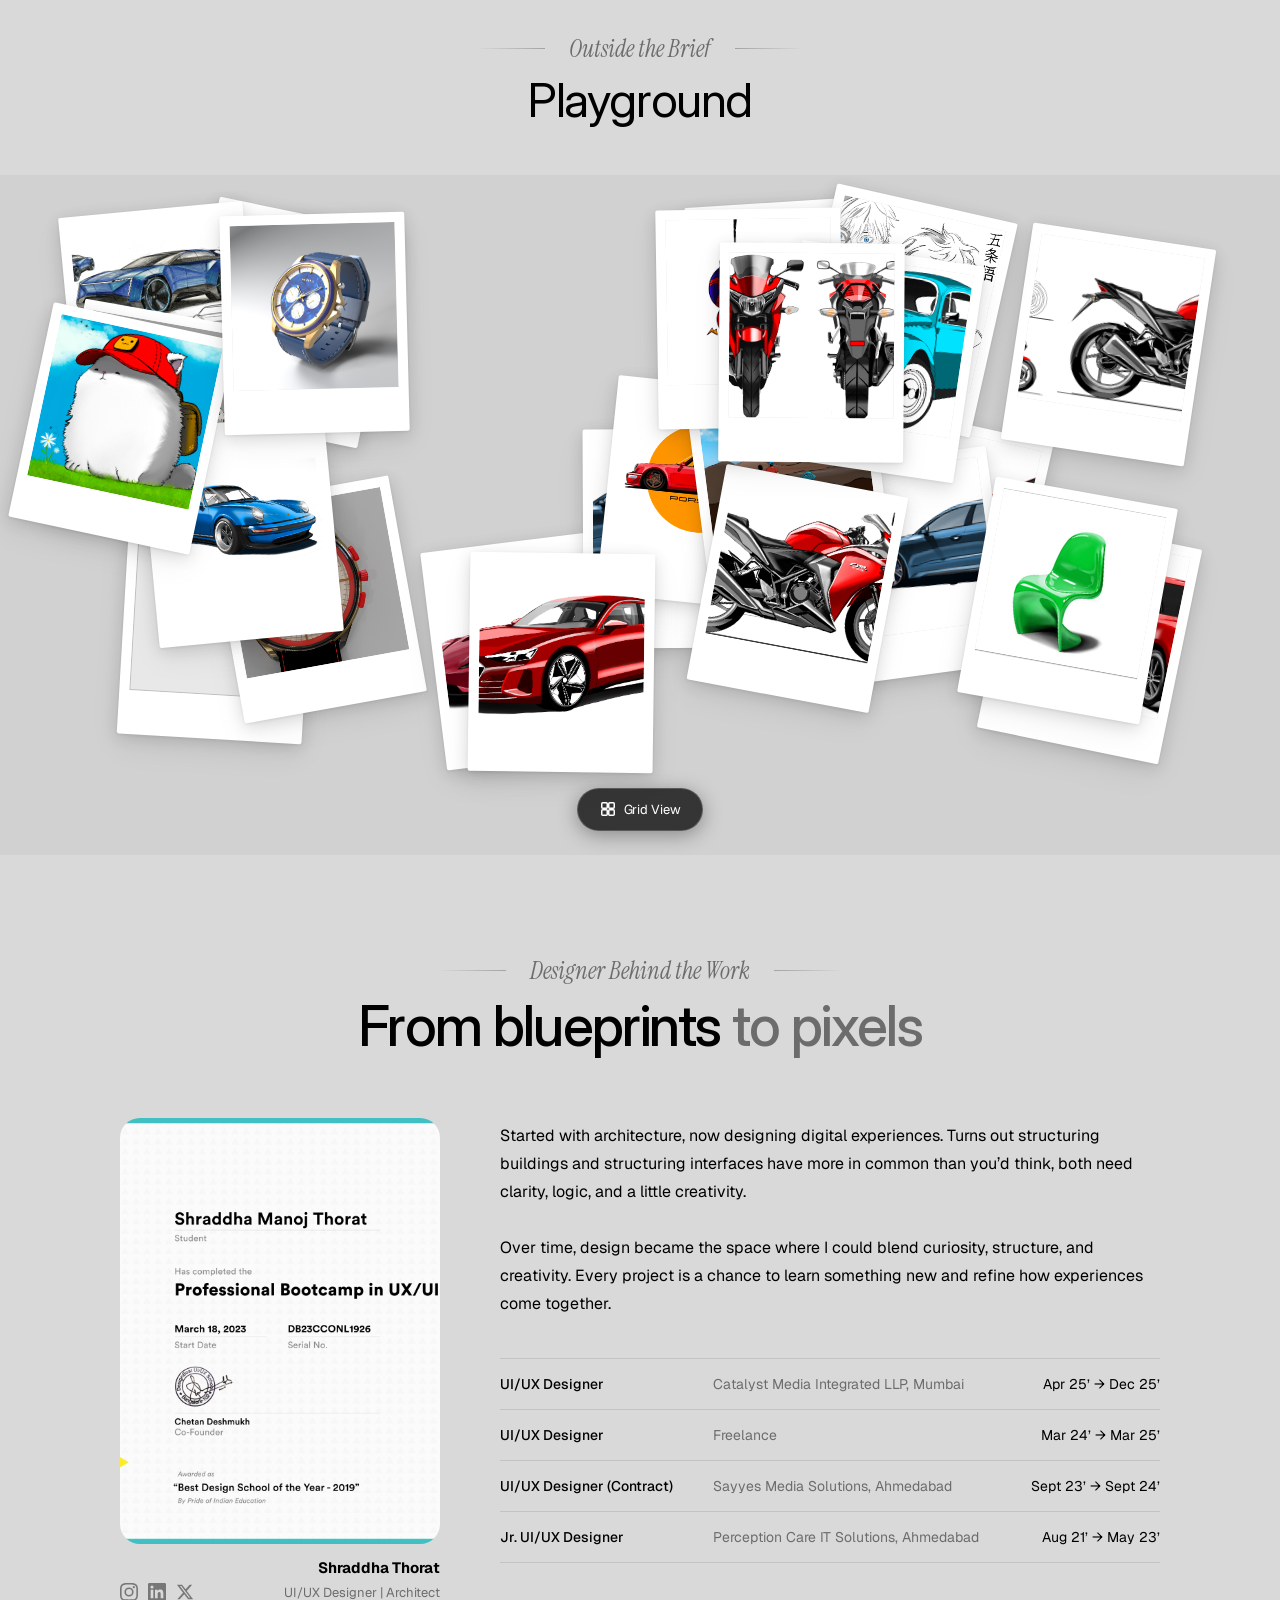
==== commit 527166f6: "Commit playground images, fix WCAG CTAs, rename folder - Add all 24 playground-images/ to git (were " ====
--- a/index.html
+++ b/index.html
@@ -528,7 +528,7 @@
   <div id="pg-canvas-outer">
     <div id="pg-canvas"></div>
     <div id="pg-toggle-bar">
-      <button id="pg-toggle">
+      <button id="pg-toggle" aria-pressed="false" aria-label="Toggle grid view">
         <span id="pg-toggle-icon"><svg width="16" height="16" viewBox="0 0 16 16" fill="none" xmlns="http://www.w3.org/2000/svg"><rect x="1.75" y="1.75" width="5.5" height="5.5" rx="1" stroke="currentColor" stroke-width="1.5"/><rect x="8.75" y="1.75" width="5.5" height="5.5" rx="1" stroke="currentColor" stroke-width="1.5"/><rect x="1.75" y="8.75" width="5.5" height="5.5" rx="1" stroke="currentColor" stroke-width="1.5"/><rect x="8.75" y="8.75" width="5.5" height="5.5" rx="1" stroke="currentColor" stroke-width="1.5"/></svg></span>
         <span id="pg-toggle-label">Grid View</span>
       </button>
--- a/style.css
+++ b/style.css
@@ -1,5 +1,54 @@
   /* ── Prevent horizontal overflow on all screen sizes ── */
   html, body { overflow-x: hidden; max-width: 100%; }
+
+  /* ══════════════════════════════════════════════
+     WCAG 2.1 AA — Focus indicators + Contrast
+  ══════════════════════════════════════════════ */
+  /* Suppress browser default outline on our elements; restore via :focus-visible */
+  #st-hamburger,
+  #st-nav a,
+  .st-view-more-btn,
+  #pg-toggle,
+  #pg-lb-close { outline: none; }
+
+  /* Keyboard focus — dark ring on light surfaces */
+  #st-hamburger:focus-visible,
+  #st-nav a:focus-visible,
+  .st-view-more-btn:focus-visible {
+    outline: 2px solid #000;
+    outline-offset: 3px;
+    border-radius: 4px;
+  }
+  /* Keyboard focus — light ring on dark surfaces */
+  #pg-toggle:focus-visible,
+  #pg-lb-close:focus-visible {
+    outline: 2px solid #fff;
+    outline-offset: 3px;
+  }
+
+  /* ── View More button — moved to CSS for WCAG border contrast ──
+     Border rgba(0,0,0,0.45) on #d9d9d9 ≈ #777, giving ~3.4:1 against page bg (passes 3:1) */
+  .st-view-more-btn {
+    display: inline-flex;
+    align-items: center;
+    gap: 8px;
+    font-family: 'Geist', 'Geist Placeholder', sans-serif;
+    font-size: 15px;
+    font-weight: 400;
+    letter-spacing: -0.02em;
+    color: #000;
+    text-decoration: none;
+    border: 1.5px solid rgba(0, 0, 0, 0.45);
+    border-radius: 100px;
+    padding: 14px 32px;
+    background: transparent;
+    transition: background 0.2s, border-color 0.2s;
+    cursor: pointer;
+  }
+  .st-view-more-btn:hover {
+    background: rgba(0, 0, 0, 0.06);
+    border-color: rgba(0, 0, 0, 0.6);
+  }
 
   /* ── Hide original Framer nav ── */
   .framer-1lcmve6 { display: none !important; }
@@ -30,7 +79,7 @@
   }
   #st-hamburger {
     display: flex; flex-direction: column; gap: 5px;
-    cursor: pointer; padding: 6px; background: none; border: none; outline: none;
+    cursor: pointer; padding: 6px; background: none; border: none;
   }
   #st-hamburger span {
     display: block; width: 22px; height: 2px; background: #000;
@@ -542,7 +591,7 @@
     gap: 8px;
     font-family: 'Geist', 'Geist Placeholder', sans-serif;
     font-size: 13px;
-    font-weight: 600;
+    font-weight: 400;
     letter-spacing: -0.01em;
     color: #fff;
     background: rgba(0, 0, 0, 0.75);
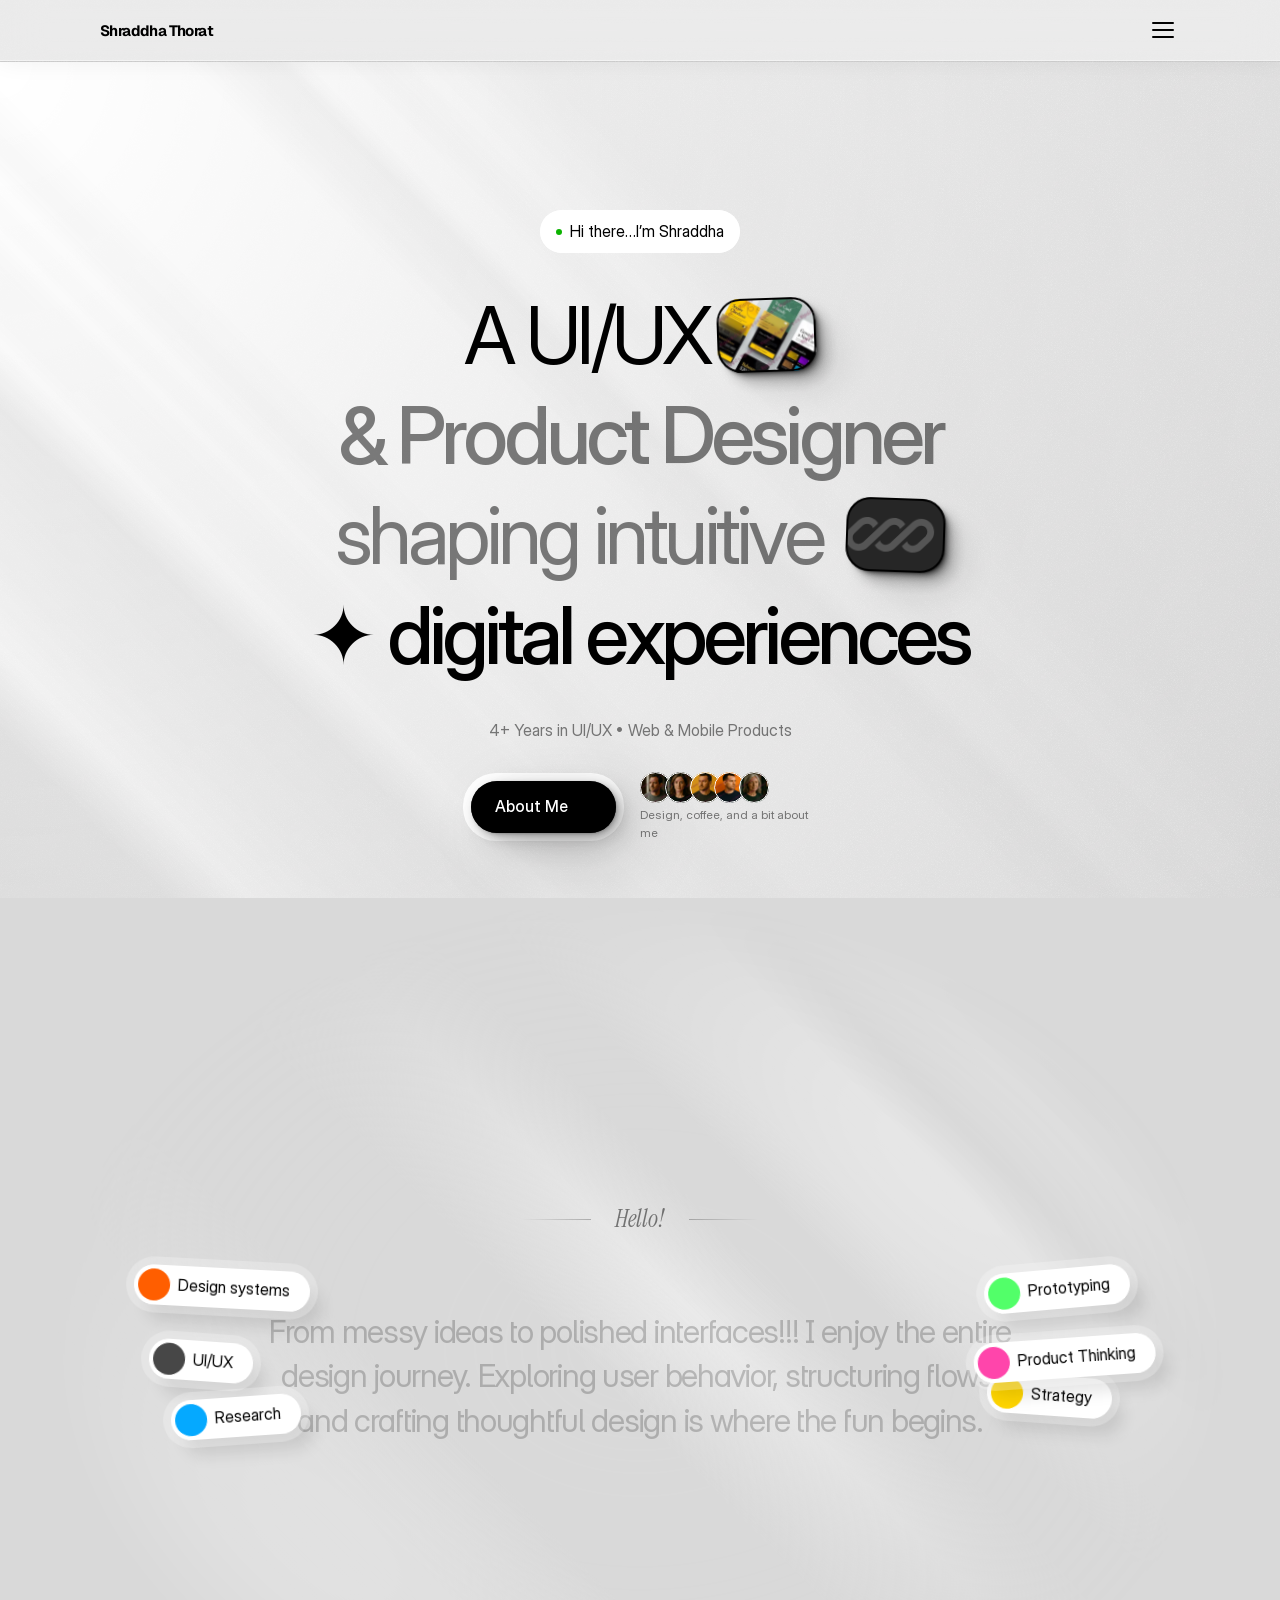
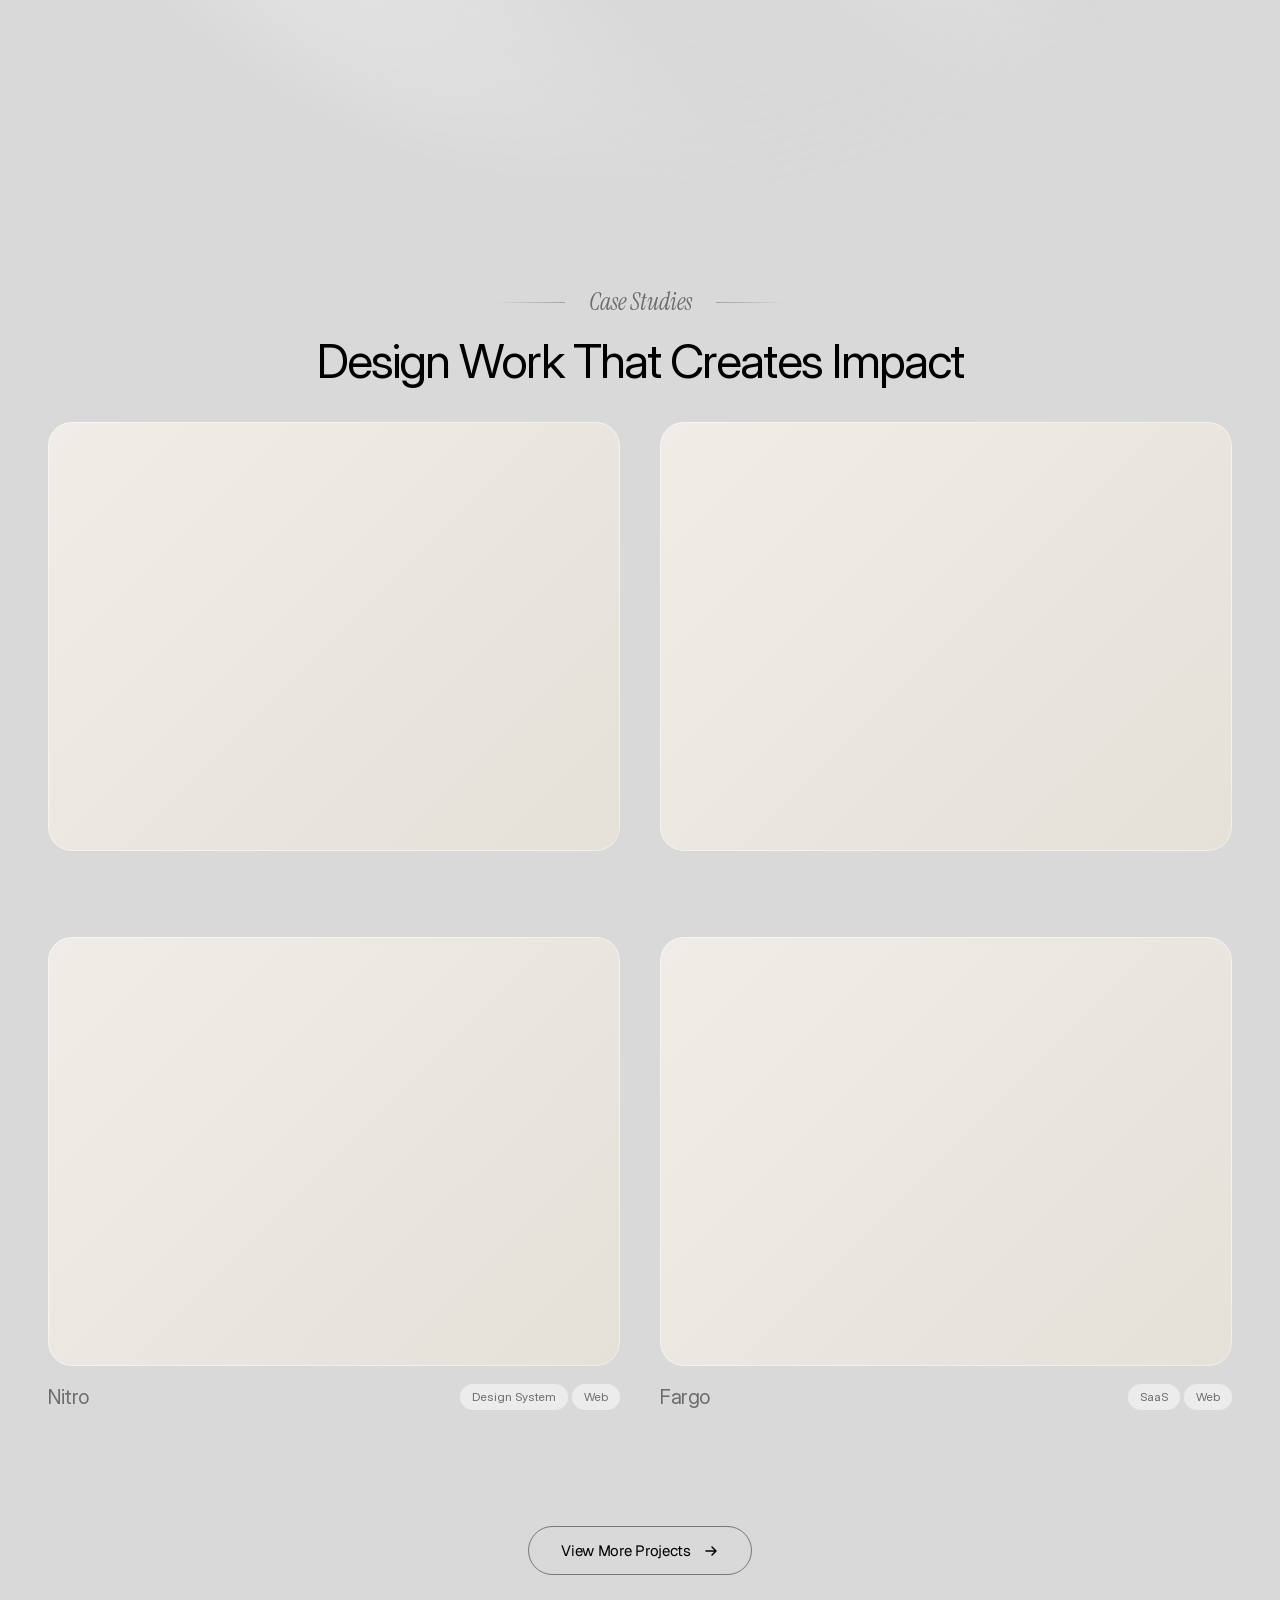
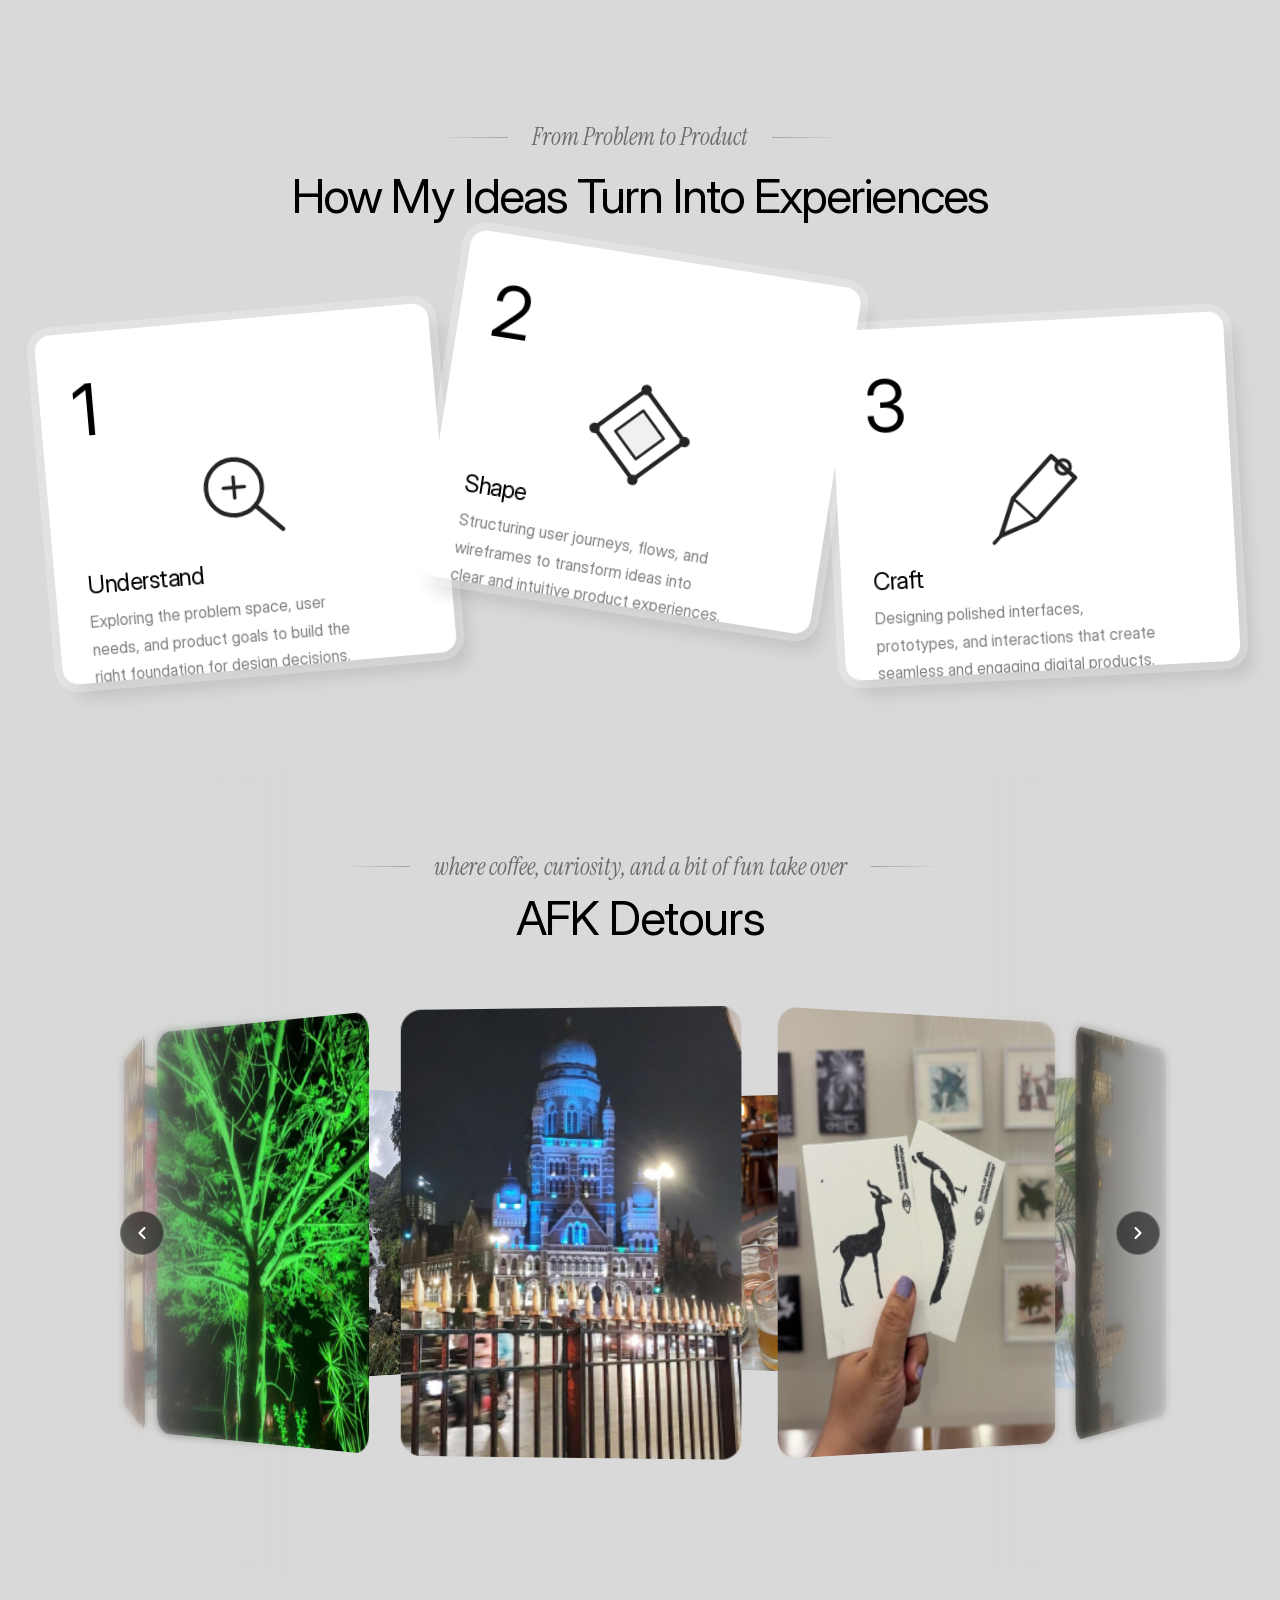
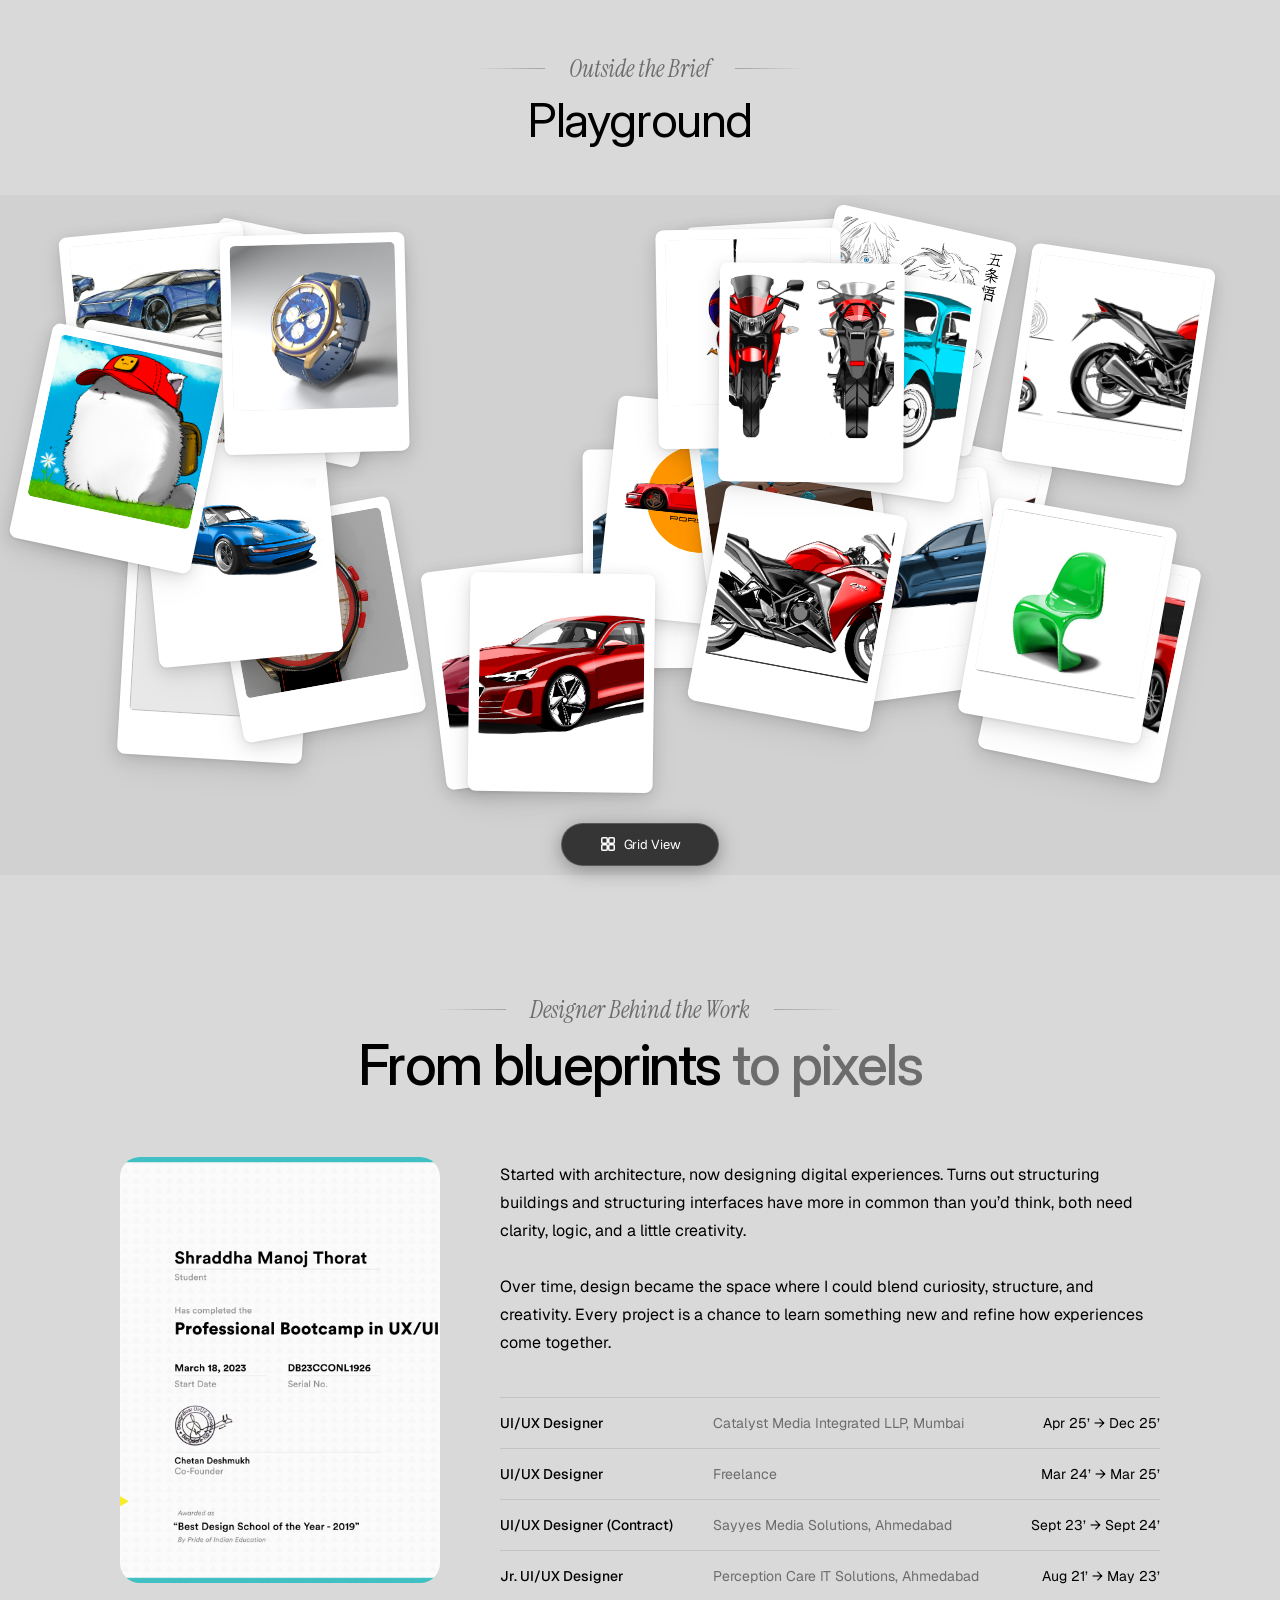
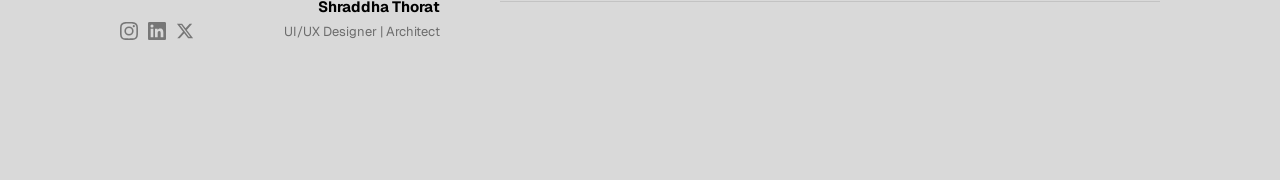
==== commit 4544d136: "Mobile playground: horizontal scroll grid instead of vertical stack - Move #pg-toggle-bar outside #p" ====
--- a/index.html
+++ b/index.html
@@ -527,12 +527,12 @@
   </div>
   <div id="pg-canvas-outer">
     <div id="pg-canvas"></div>
-    <div id="pg-toggle-bar">
-      <button id="pg-toggle" aria-pressed="false" aria-label="Toggle grid view">
-        <span id="pg-toggle-icon"><svg width="16" height="16" viewBox="0 0 16 16" fill="none" xmlns="http://www.w3.org/2000/svg"><rect x="1.75" y="1.75" width="5.5" height="5.5" rx="1" stroke="currentColor" stroke-width="1.5"/><rect x="8.75" y="1.75" width="5.5" height="5.5" rx="1" stroke="currentColor" stroke-width="1.5"/><rect x="1.75" y="8.75" width="5.5" height="5.5" rx="1" stroke="currentColor" stroke-width="1.5"/><rect x="8.75" y="8.75" width="5.5" height="5.5" rx="1" stroke="currentColor" stroke-width="1.5"/></svg></span>
-        <span id="pg-toggle-label">Grid View</span>
-      </button>
-    </div>
+  </div>
+  <div id="pg-toggle-bar">
+    <button id="pg-toggle" aria-pressed="false" aria-label="Toggle grid view">
+      <span id="pg-toggle-icon"><svg width="16" height="16" viewBox="0 0 16 16" fill="none" xmlns="http://www.w3.org/2000/svg"><rect x="1.75" y="1.75" width="5.5" height="5.5" rx="1" stroke="currentColor" stroke-width="1.5"/><rect x="8.75" y="1.75" width="5.5" height="5.5" rx="1" stroke="currentColor" stroke-width="1.5"/><rect x="1.75" y="8.75" width="5.5" height="5.5" rx="1" stroke="currentColor" stroke-width="1.5"/><rect x="8.75" y="8.75" width="5.5" height="5.5" rx="1" stroke="currentColor" stroke-width="1.5"/></svg></span>
+      <span id="pg-toggle-label">Grid View</span>
+    </button>
   </div>
 </section>
 
--- a/style.css
+++ b/style.css
@@ -353,7 +353,7 @@
   .st-afk-wrap {
     position: relative;
     width: 100%;
-    padding: 20px 0 40px;
+    padding: 40px 0 40px;
     overflow: hidden;
   }
 
@@ -454,6 +454,7 @@
   @media (max-width: 809.98px) {
     .st-afk-scene { height: 320px; perspective: 1400px; }
     .st-afk-card { width: 200px; height: 260px; margin-left: -100px; margin-top: -130px; }
+    .st-afk-wrap { padding: 30px 0 30px; }
     /* Reduce inner padding on mobile */
     .st-afk-inner { padding: 0 20px; }
     #st-afk-section { padding: 60px 0 80px; }
@@ -514,6 +515,14 @@
   #pg-canvas-outer {
     position: relative;
     width: 100%;
+  }
+
+  /* Mobile grid — single-row horizontal scroll */
+  #pg-canvas-outer.pg-hscroll {
+    overflow-x: auto;
+    overflow-y: hidden;
+    -webkit-overflow-scrolling: touch;
+    scroll-snap-type: x proximity;
   }
 
   /* The scatter canvas */
@@ -536,19 +545,21 @@
       0 1px 3px rgba(0,0,0,0.08),
       0 4px 16px rgba(0,0,0,0.12),
       0 12px 32px rgba(0,0,0,0.06);
-    border-radius: 2px;
+    border-radius: 8px;
     cursor: grab;
     user-select: none;
     -webkit-user-select: none;
     touch-action: none;
   }
   .pg-polaroid:active { cursor: grabbing; }
+  .pg-polaroid.pg-grid-cursor { cursor: pointer; }
 
   .pg-photo {
     width: 100%;
     aspect-ratio: 1 / 1;
     overflow: hidden;
     background: #e8e8e8;
+    border-radius: 5px;
   }
   .pg-photo img {
     width: 100%; height: 100%;
@@ -573,15 +584,15 @@
     cursor: grabbing !important;
   }
 
-  /* ── Toggle bar ── */
+  /* ── Toggle bar — sits below canvas, pulled up to visually overlap it ── */
   #pg-toggle-bar {
-    position: absolute;
-    bottom: 24px;
-    left: 0; right: 0;
     display: flex;
     justify-content: center;
     z-index: 200;
     pointer-events: none;
+    margin-top: -52px;
+    padding-bottom: 28px;
+    position: relative;
   }
 
   #pg-toggle {
@@ -600,6 +611,8 @@
     border: 1px solid rgba(255, 255, 255, 0.18);
     border-radius: 100px;
     padding: 12px 22px;
+    min-width: 158px;
+    justify-content: center;
     cursor: pointer;
     transition: background 0.2s, transform 0.15s;
     box-shadow: 0 4px 20px rgba(0,0,0,0.35);
